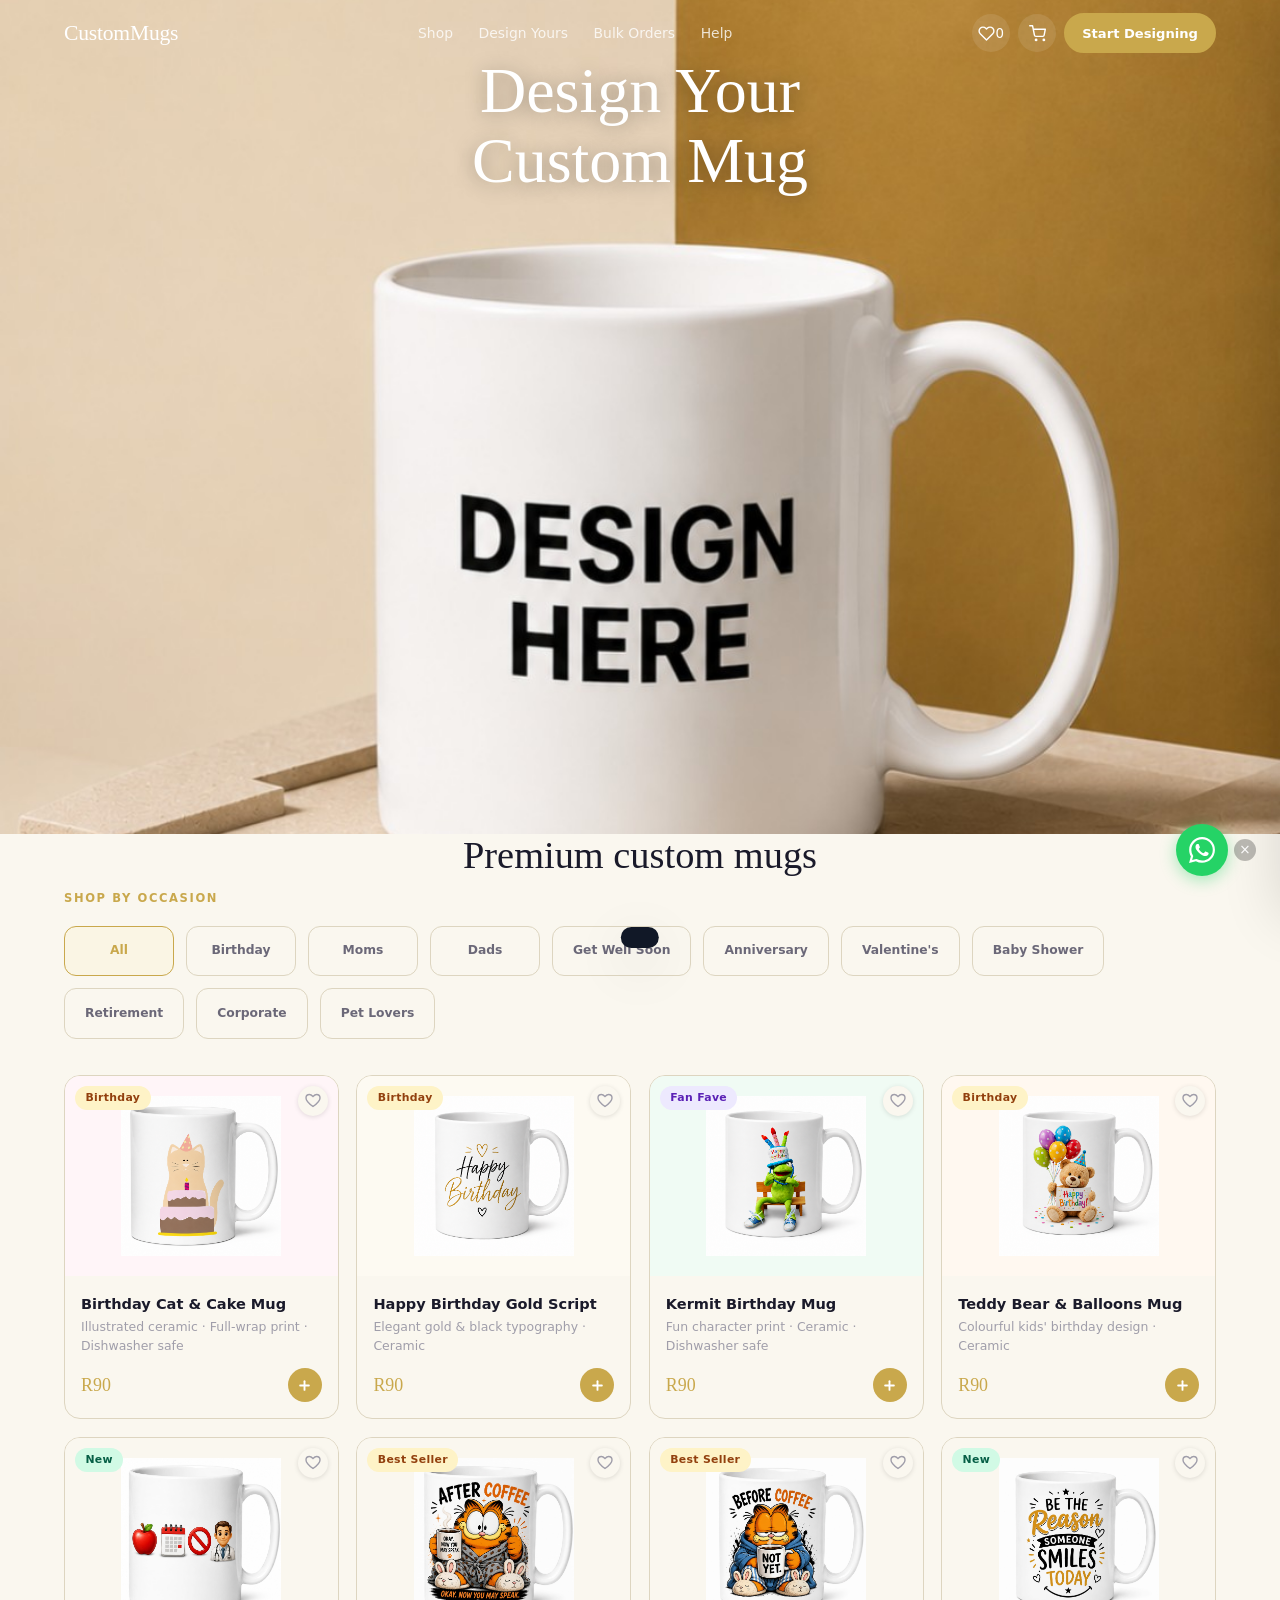
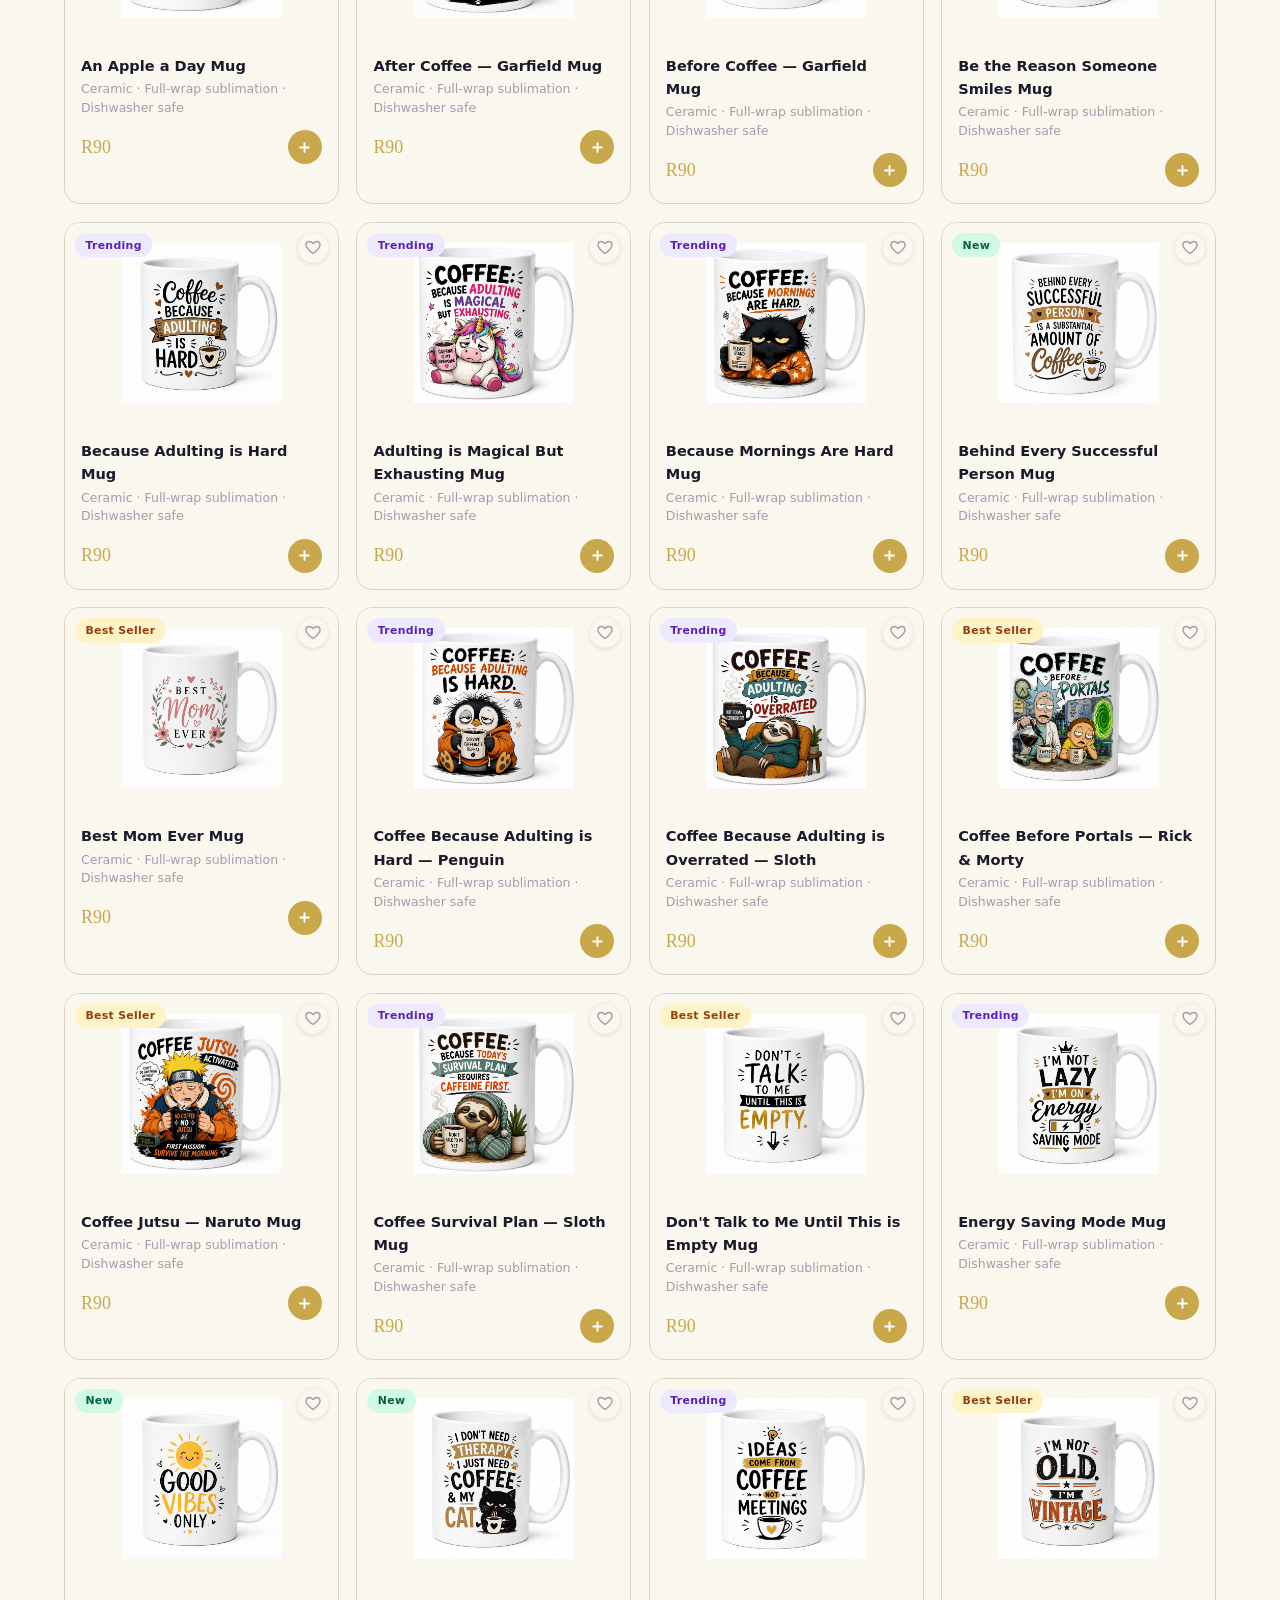
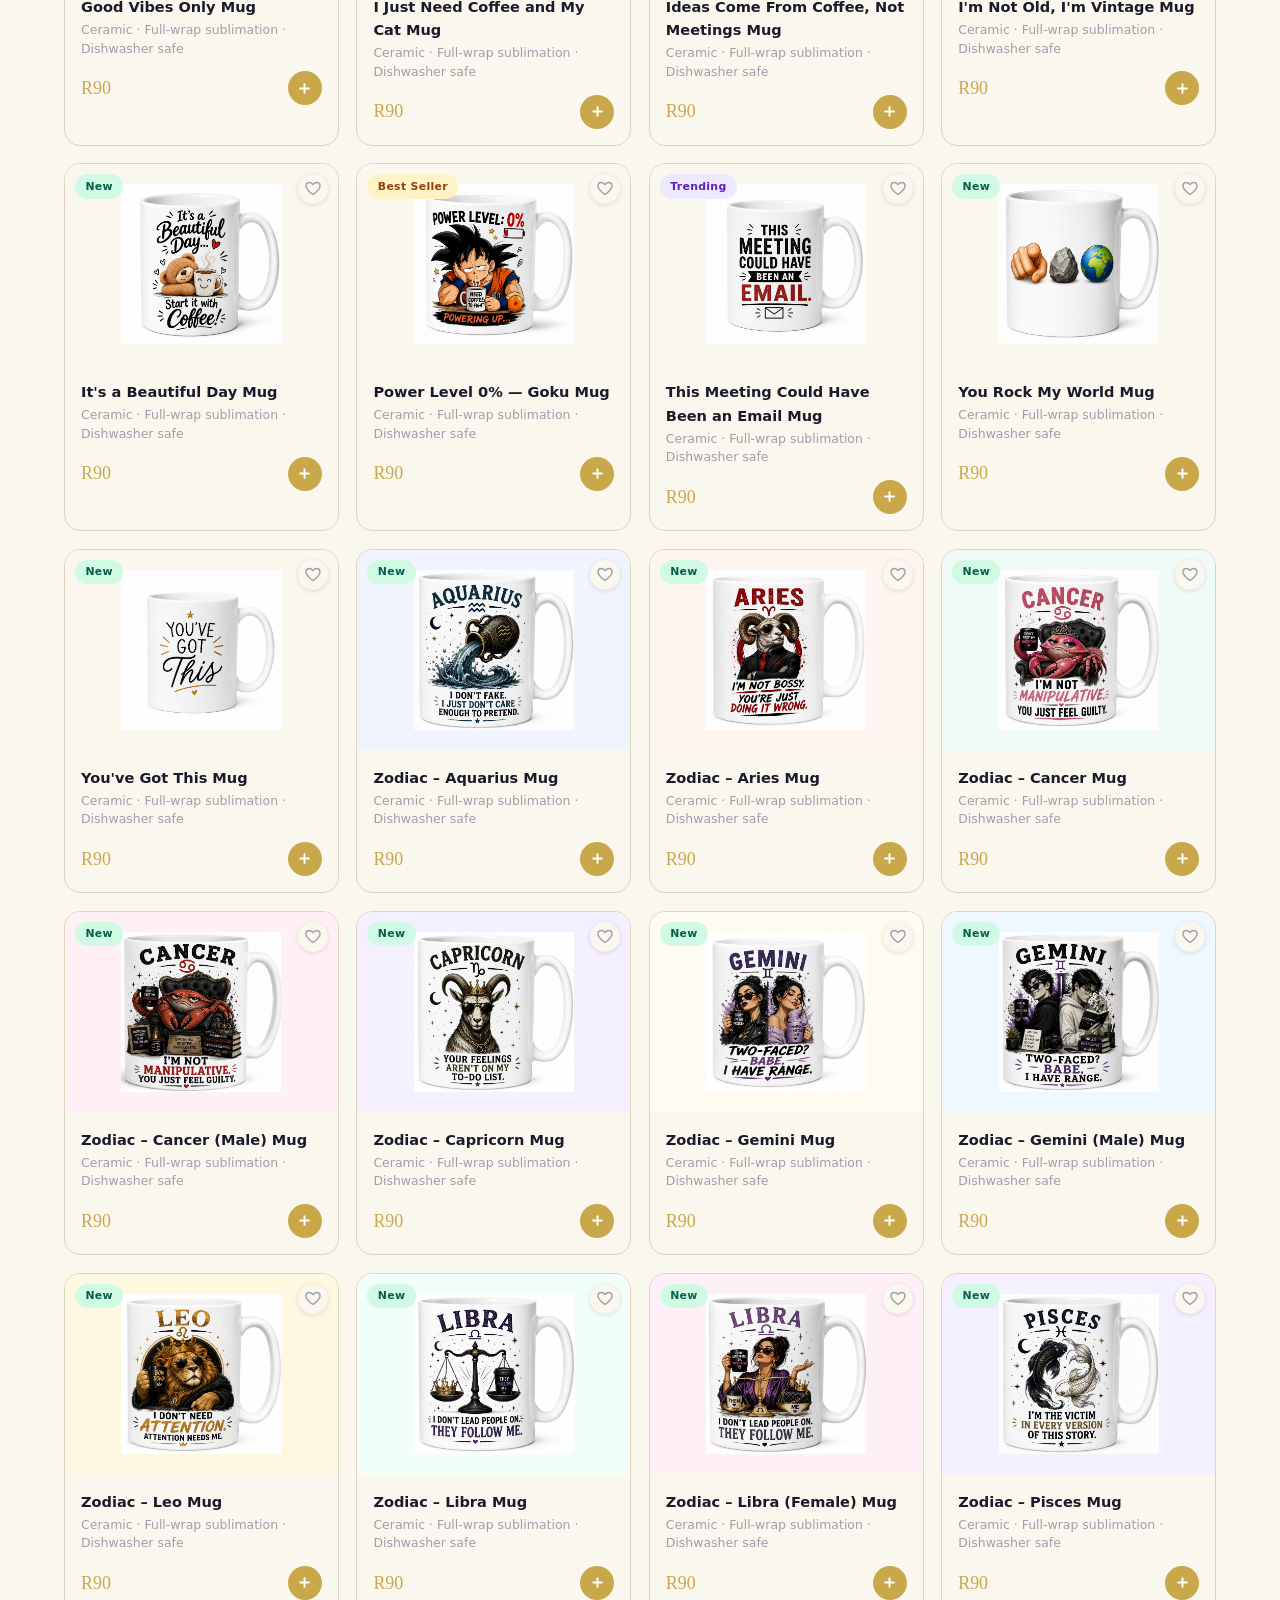
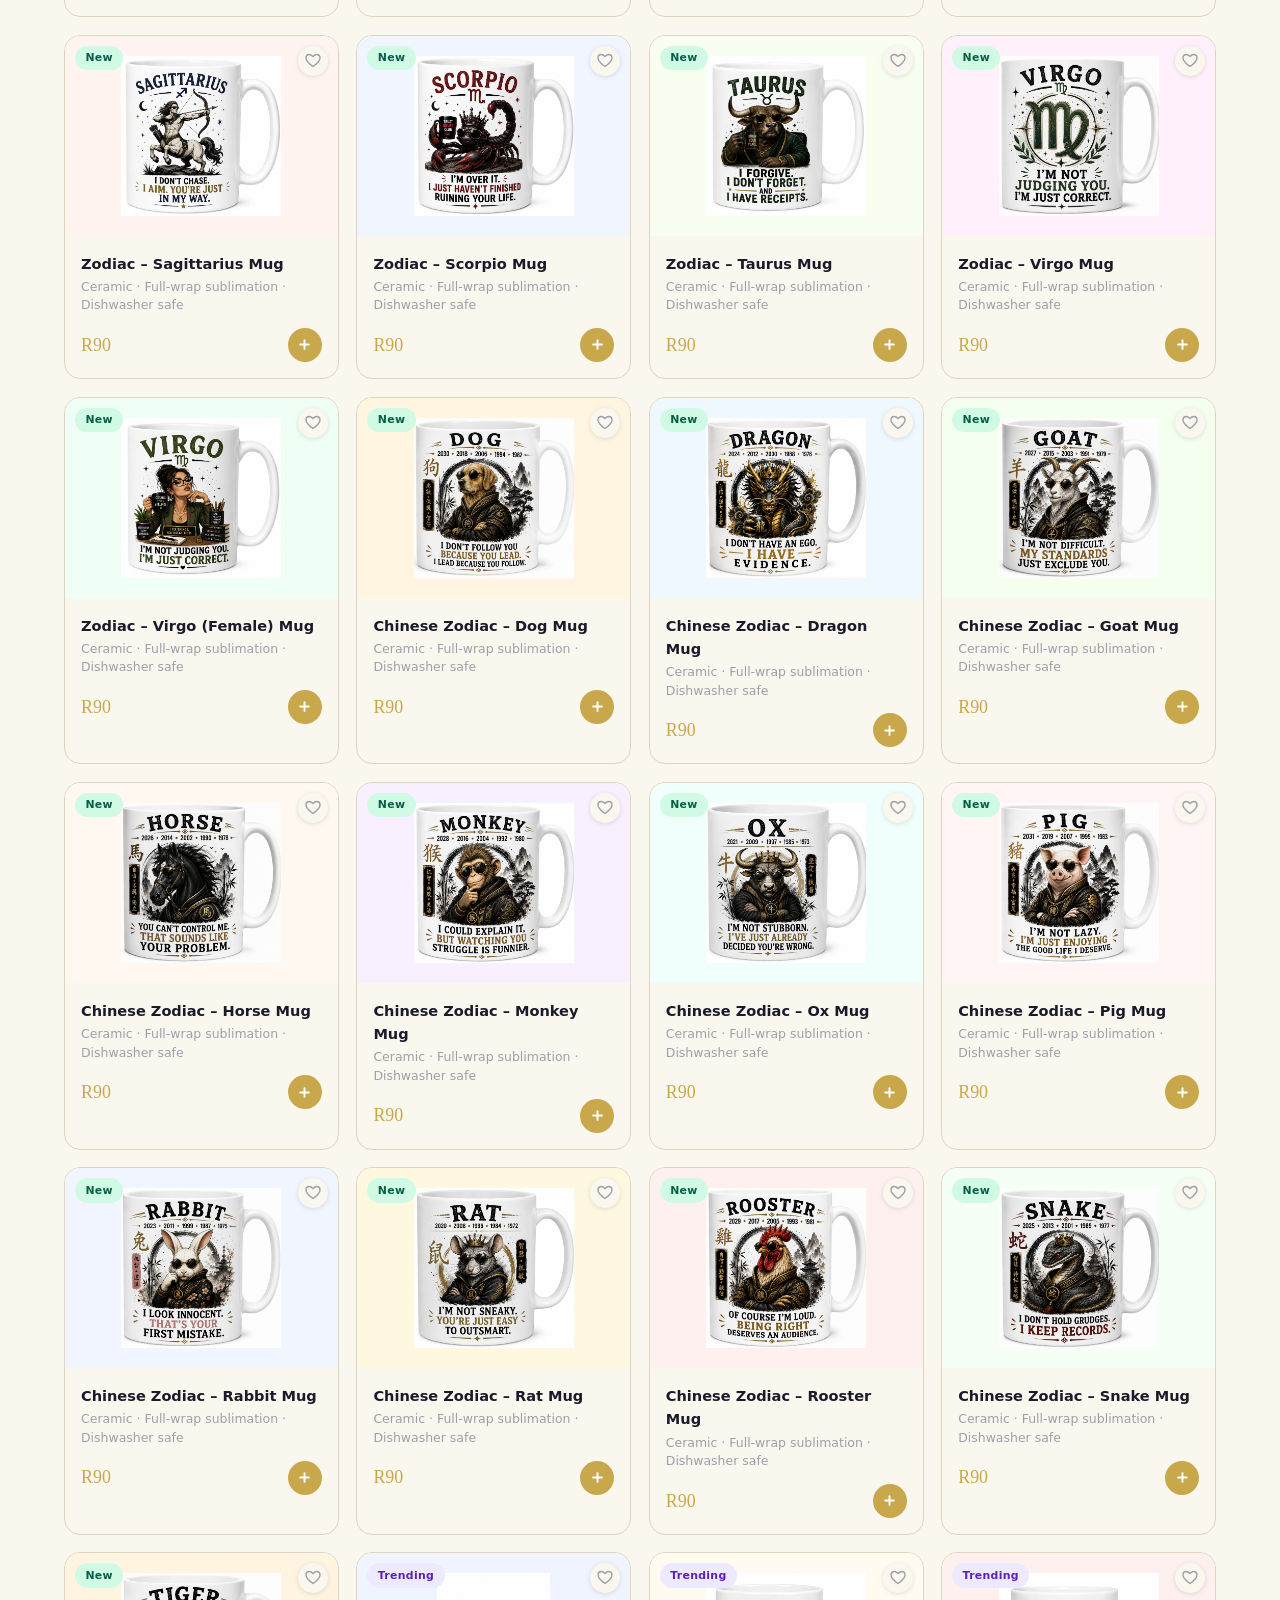
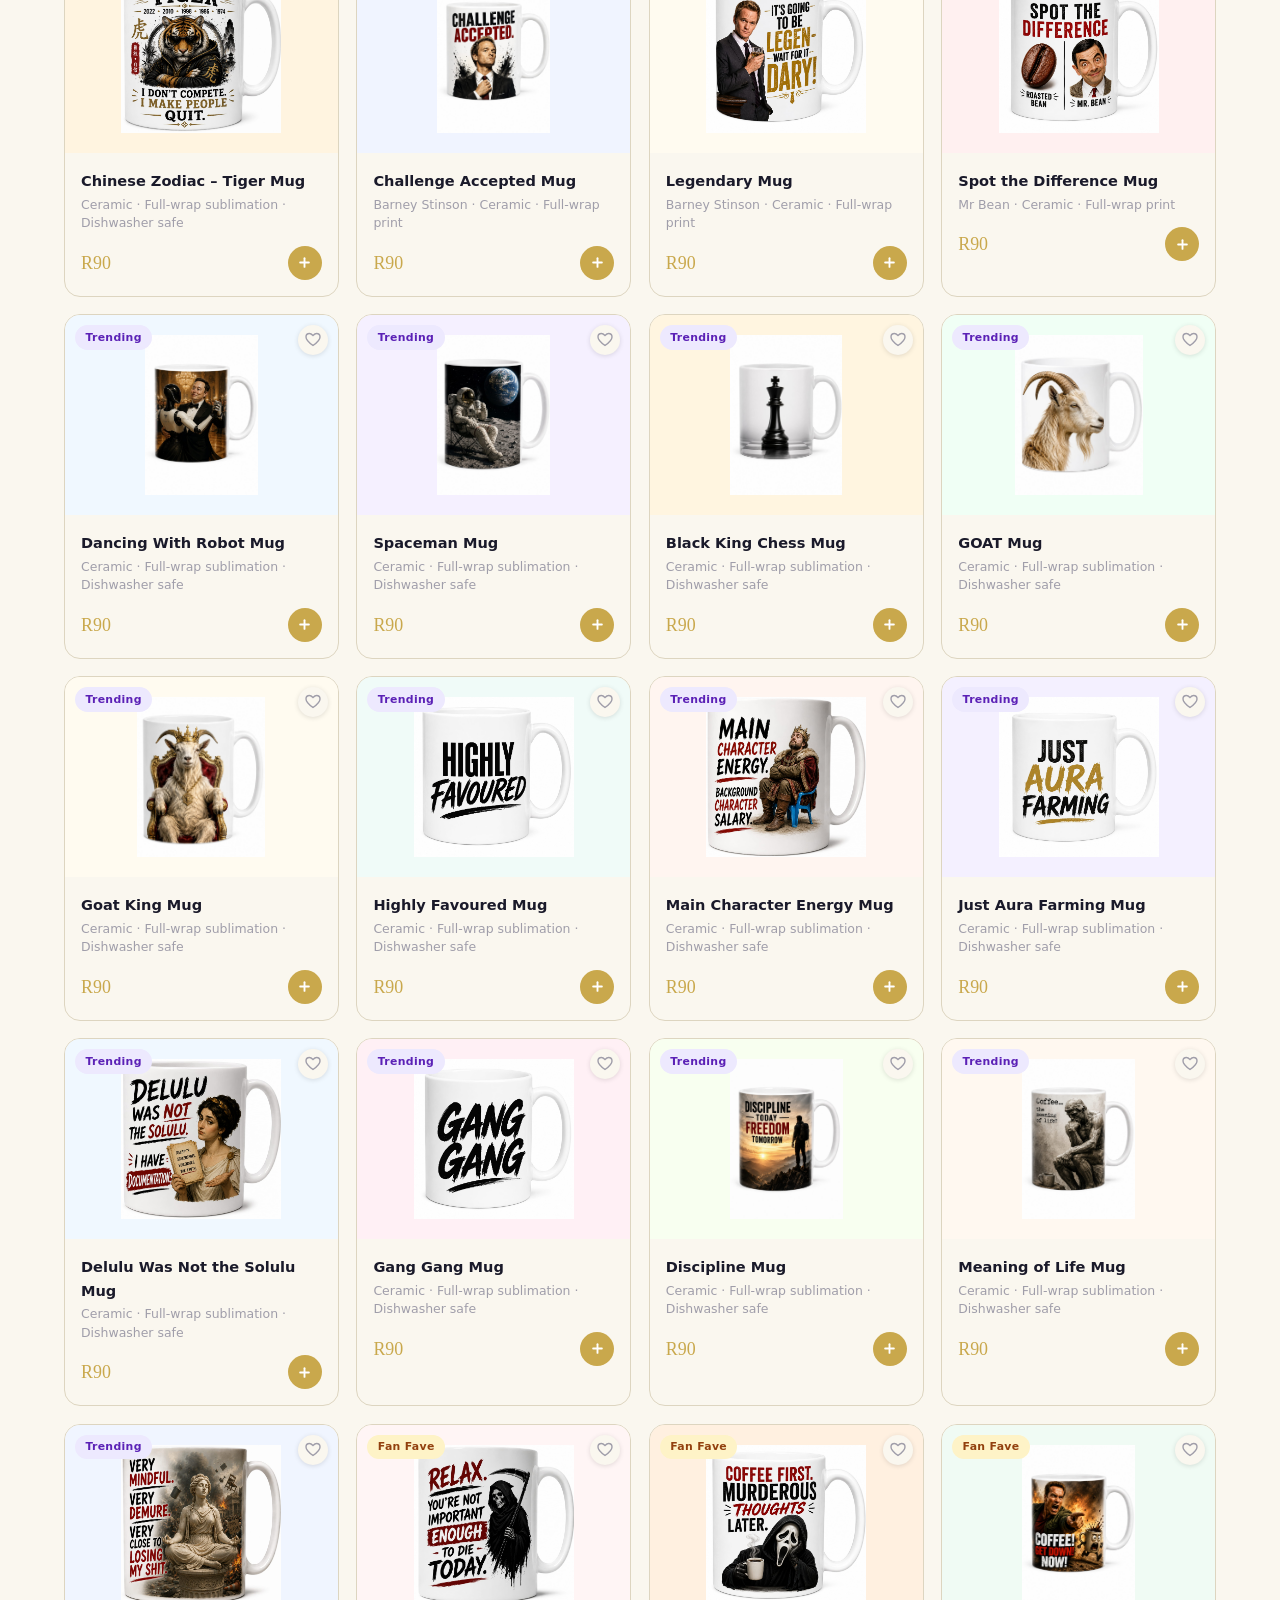
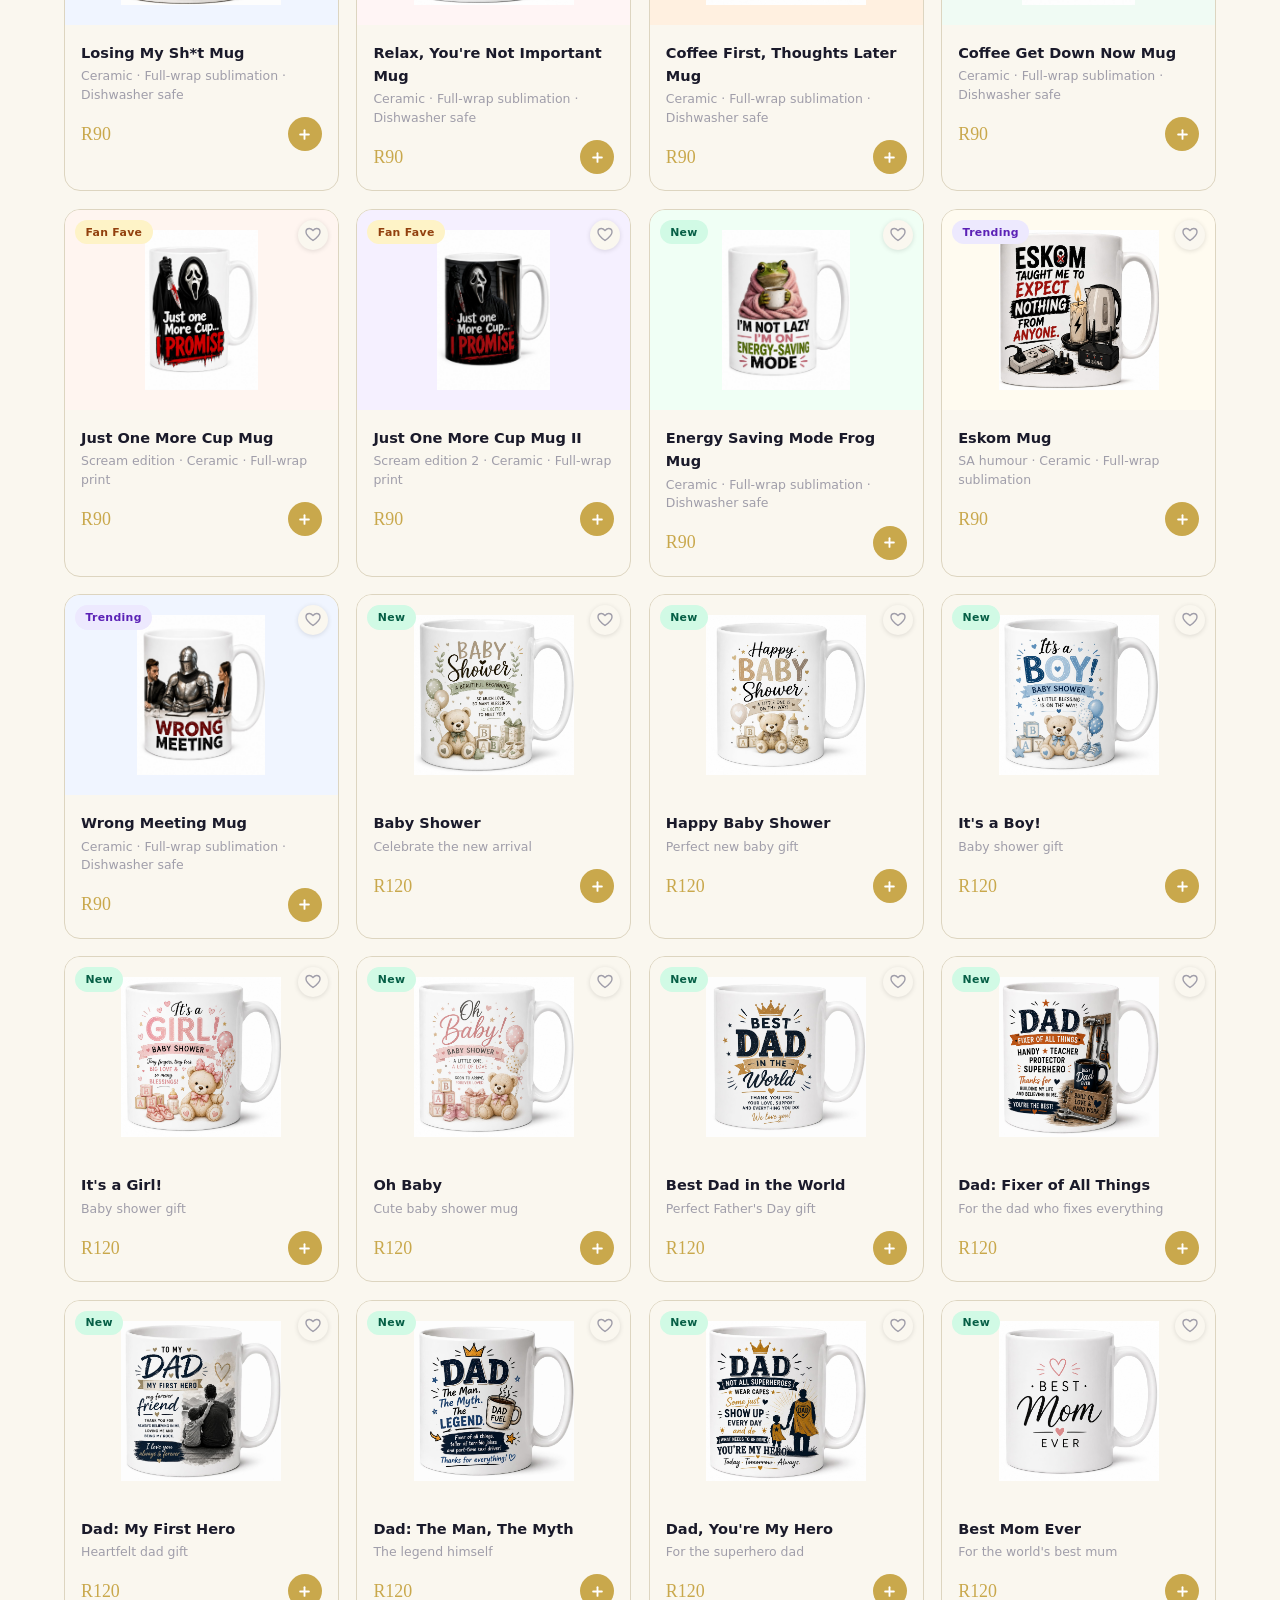
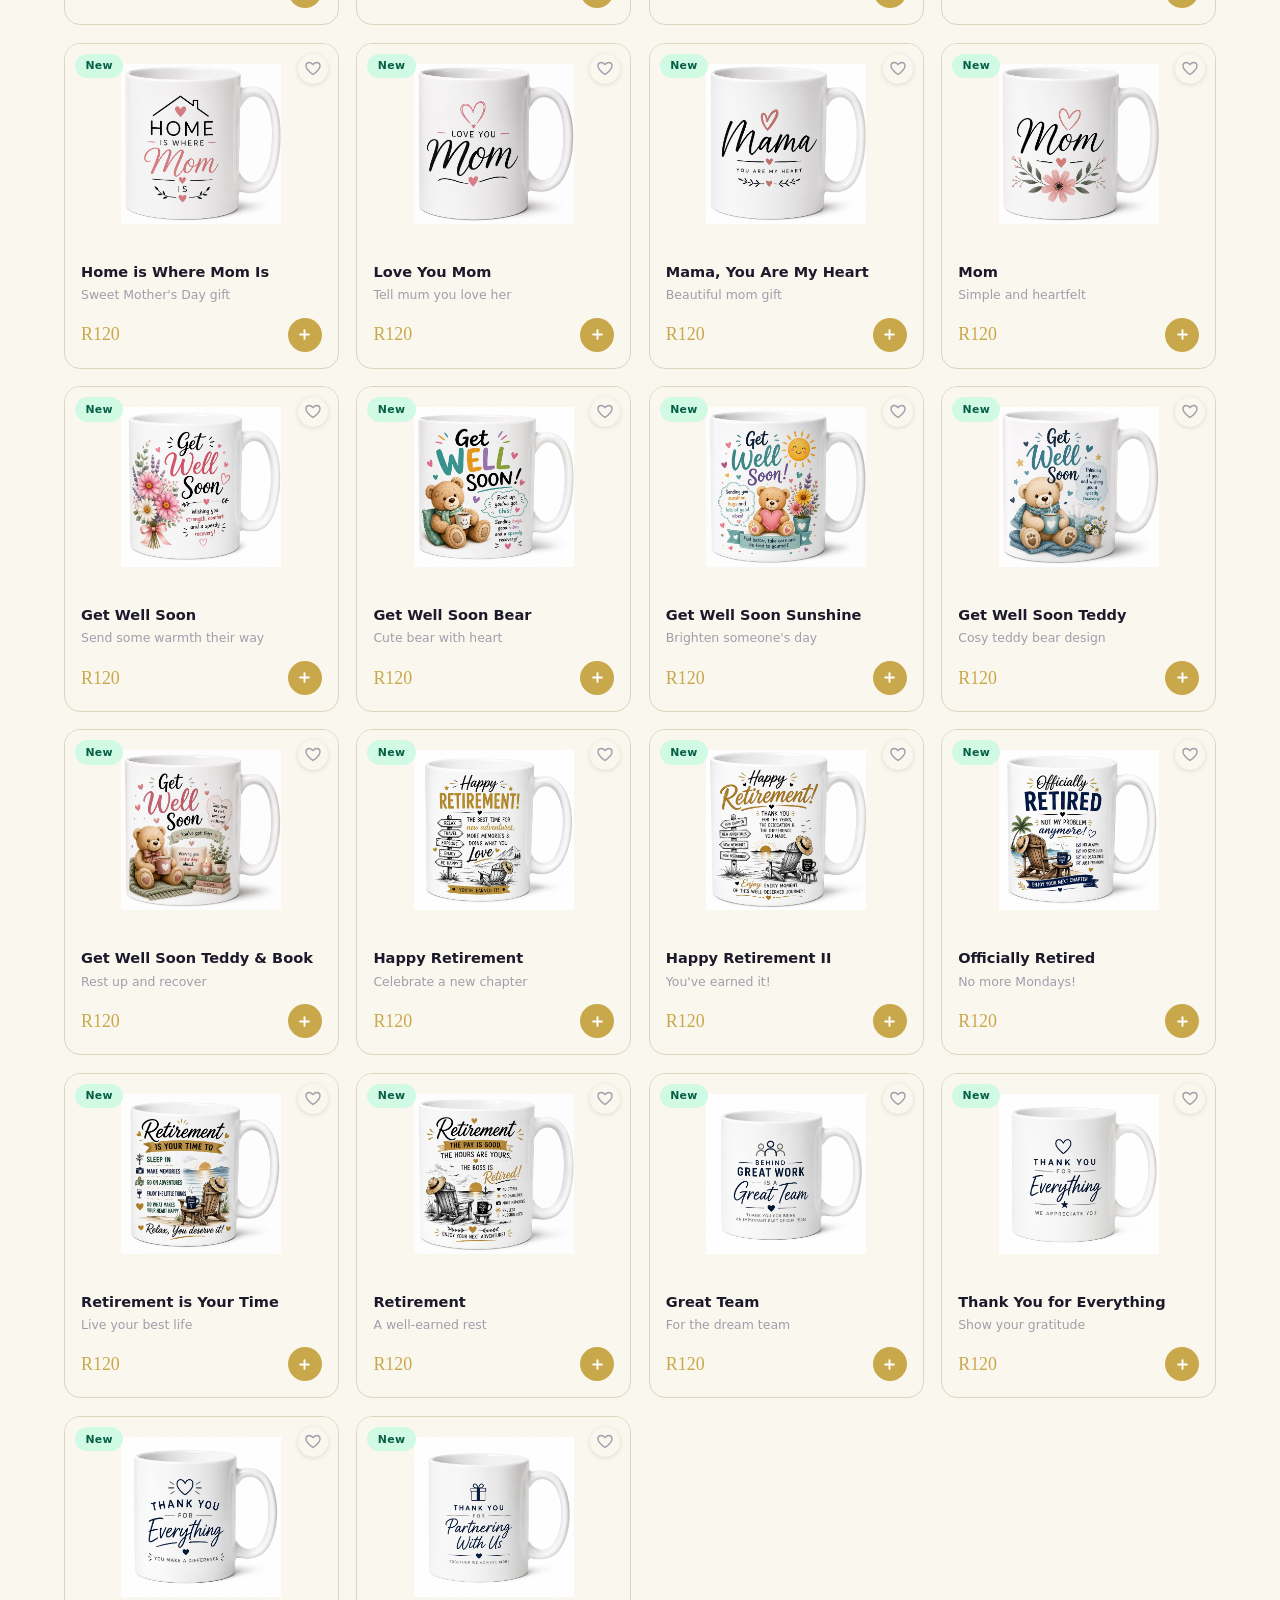
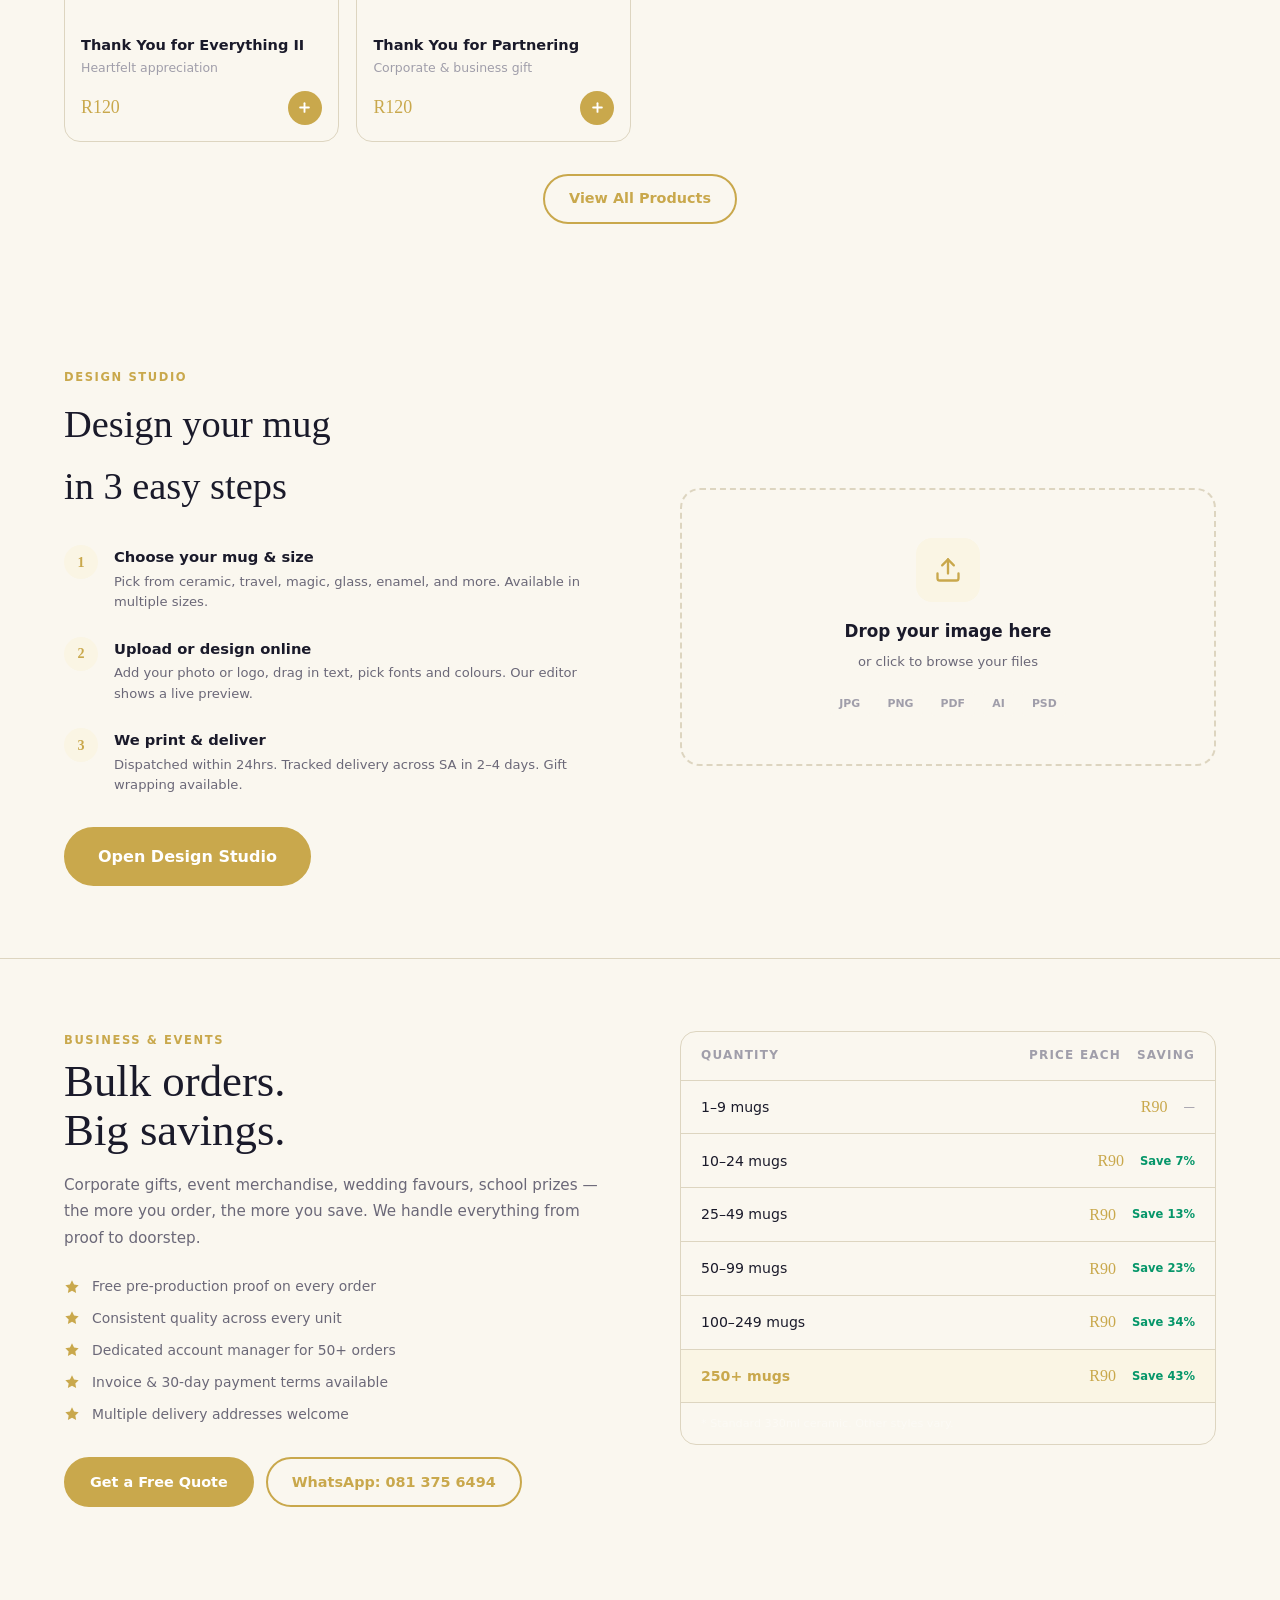
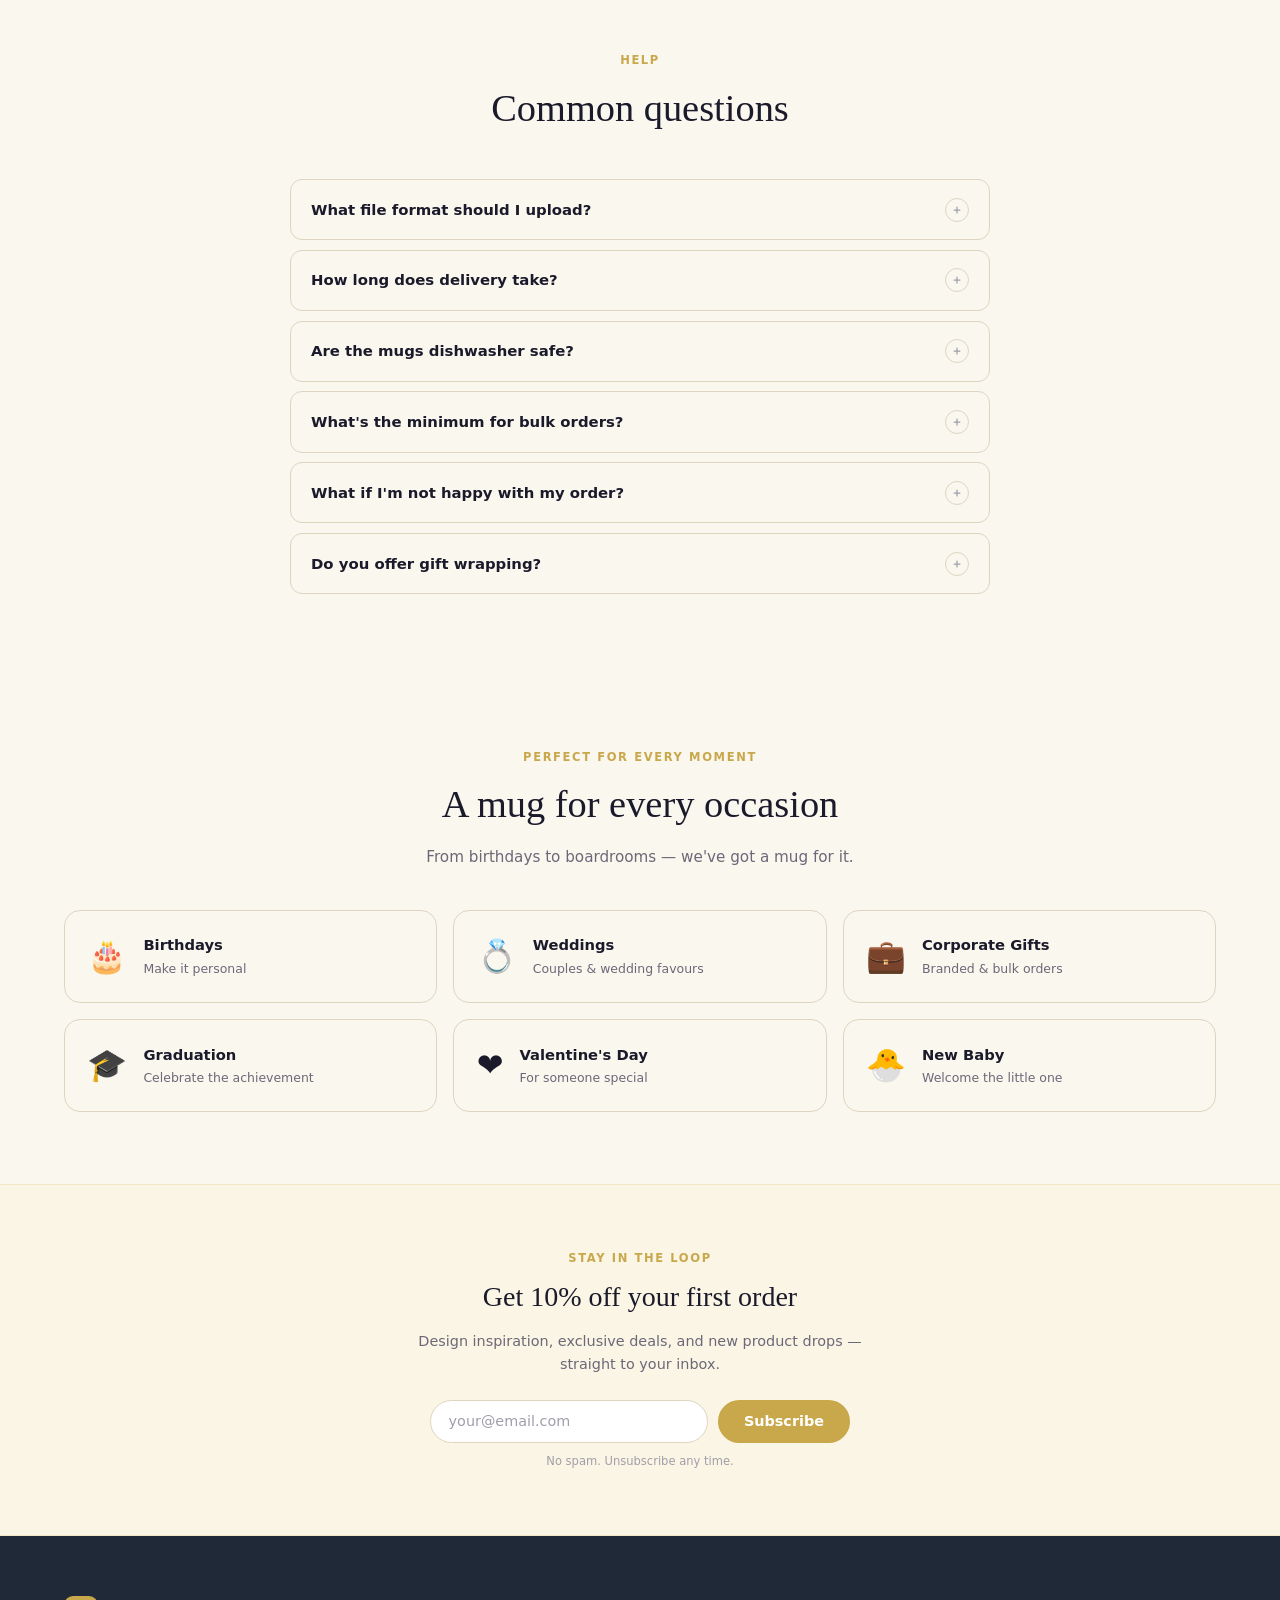
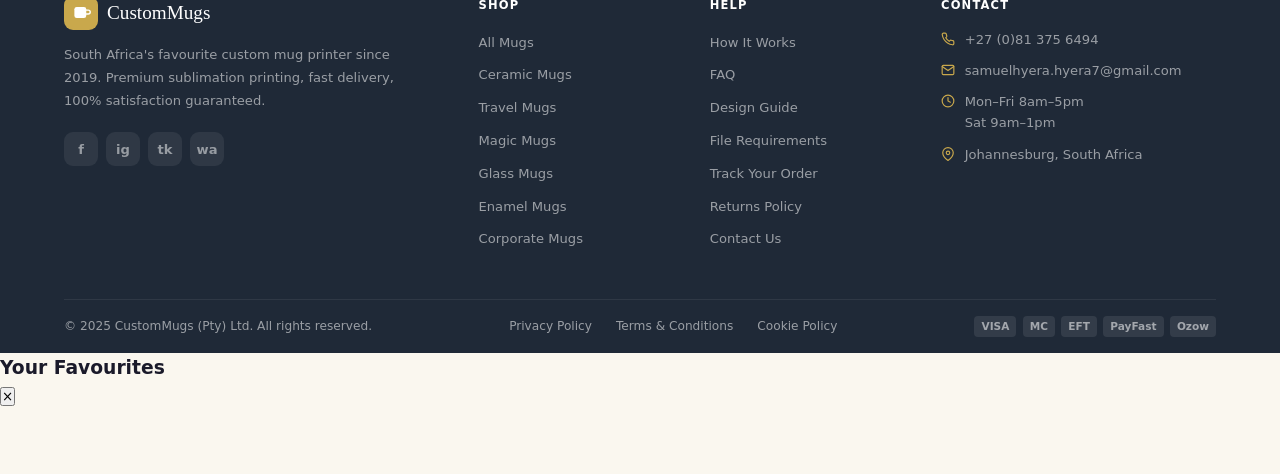
==== index.html @ 2ef03563 "Restore Premium custom mugs heading to hero-strip below photo" ====
<!DOCTYPE html>
<html lang="en">
<head>
<meta charset="UTF-8">
<meta name="viewport" content="width=device-width, initial-scale=1.0">
<meta name="description" content="Design your own custom mug. Upload a photo, add your text, pick your mug. Printed and delivered across South Africa in 2–4 days from R90.">
<title>CustomMugs – Design. Print. Deliver.</title>
<style>
:root {
  --pri:#C9A84C; --pri-dk:#A88930; --pri-lt:#FAF5E4;
  --acc:#F5A623; --acc-lt:#FEF3DC;
  --dark:#111827; --dark2:#1F2937;
  --bg:#FAF7EF; --bg2:#FAF7EF; --surf:#FAF7EF;
  --txt:#1A1A2A; --txt2:#6B6878; --txt3:#A09EAA;
  --bdr:#DDD5C0;
  --sh:0 2px 12px rgba(0,0,0,.06);
  --sh-md:0 6px 28px rgba(0,0,0,.10);
  --sh-lg:0 16px 56px rgba(0,0,0,.14);
  --r:12px; --rp:999px;
}
@media(prefers-color-scheme:dark){:root{
  --bg:#0F1623; --bg2:#161E2E; --surf:#1C2636;
  --txt:#F0EEF8; --txt2:#8A8AA0; --txt3:#555570;
  --bdr:#253045; --pri-lt:#2A1508;
  --sh:0 2px 12px rgba(0,0,0,.3);
  --sh-md:0 6px 28px rgba(0,0,0,.45);
  --sh-lg:0 16px 56px rgba(0,0,0,.6);
}}
:root[data-theme=dark]{
  --bg:#0F1623; --bg2:#161E2E; --surf:#1C2636;
  --txt:#F0EEF8; --txt2:#8A8AA0; --txt3:#555570;
  --bdr:#253045; --pri-lt:#2A1508;
}
:root[data-theme=light]{
  --bg:#FAF7EF; --bg2:#FAF7EF; --surf:#FAF7EF;
  --txt:#1A1A2A; --txt2:#6B6878; --txt3:#A09EAA;
  --bdr:#DDD5C0;
}

*,*::before,*::after{box-sizing:border-box;margin:0;padding:0}
*:focus{outline:none}
*:focus-visible{outline:2px solid var(--pri);outline-offset:2px}
*{-webkit-tap-highlight-color:transparent}
html{scroll-behavior:smooth;font-size:16px}
body{font-family:-apple-system,BlinkMacSystemFont,"Segoe UI",system-ui,sans-serif;background:var(--bg);color:var(--txt);line-height:1.6;overflow-x:hidden}
img{max-width:100%;display:block}
a{color:inherit;text-decoration:none}
ul{list-style:none}
button{font-family:inherit;cursor:pointer}

.wrap{max-width:1200px;margin:0 auto;padding:0 1.5rem}
.serif{font-family:Georgia,"Times New Roman",serif;font-weight:normal}
.eyebrow{font-size:.72rem;font-weight:700;letter-spacing:.14em;text-transform:uppercase;color:var(--pri)}

/* ── BUTTONS ── */
.btn{display:inline-flex;align-items:center;gap:8px;padding:.72rem 1.5rem;border-radius:var(--rp);font-size:.9rem;font-weight:600;border:2px solid transparent;transition:transform .15s,box-shadow .15s,background .15s,color .15s;white-space:nowrap}
.btn:hover{transform:translateY(-2px)}
.btn-pri{background:var(--pri);color:#fff;border-color:var(--pri)}
.btn-pri:hover{background:var(--pri-dk);border-color:var(--pri-dk);box-shadow:0 6px 20px rgba(201,168,76,.4)}
.btn-out{background:transparent;color:var(--pri);border-color:var(--pri)}
.btn-out:hover{background:var(--pri-lt)}
.btn-dark{background:var(--dark);color:#fff;border-color:var(--dark)}
.btn-dark:hover{background:var(--dark2);box-shadow:0 6px 20px rgba(0,0,0,.3)}
.btn-wht{background:#fff;color:var(--pri);border-color:#fff}
.btn-wht:hover{background:var(--pri-lt)}
.btn-sm{padding:.48rem 1rem;font-size:.82rem}
.btn-lg{padding:.9rem 2rem;font-size:1rem}
.btn svg{width:17px;height:17px;flex-shrink:0}

/* ── ANNOUNCE BAR ── */
.announce{background:var(--pri);color:rgba(255,255,255,.92);text-align:center;padding:.55rem 1rem;font-size:.82rem;font-weight:500;position:relative}
.announce strong{color:#fff;font-weight:800}
.announce-close{position:absolute;right:1rem;top:50%;transform:translateY(-50%);background:none;border:none;color:rgba(255,255,255,.5);font-size:1.1rem;line-height:1;transition:color .15s;padding:0}
.announce-close:hover{color:#fff}

/* ── HEADER ── */
.header{position:fixed;top:0;left:0;right:0;z-index:100;background:transparent;border-bottom:1px solid transparent;transition:background .3s,border-color .3s,box-shadow .3s}
.header.scrolled{background:color-mix(in srgb,var(--bg) 96%,transparent);backdrop-filter:blur(16px);border-bottom-color:var(--bdr);box-shadow:var(--sh)}
.nav{display:flex;align-items:center;gap:1.25rem;height:66px;justify-content:space-between}
/* hero state: white text */
.logo{font-family:Georgia,serif;font-size:1.35rem;color:#fff;flex-shrink:0;letter-spacing:-.01em;transition:color .3s}
.logo-mk{width:34px;height:34px;border-radius:9px;background:var(--pri);display:flex;align-items:center;justify-content:center}
.logo-mk svg{width:19px;height:19px}
.logo em{color:#fff;font-style:normal;transition:color .3s}
.nav-links{display:flex;gap:.1rem;margin:0 auto;flex-wrap:nowrap}
.nav-links a{padding:.44rem .75rem;border-radius:8px;font-size:.87rem;font-weight:500;color:rgba(255,255,255,.8);transition:color .15s,background .15s;white-space:nowrap}
.nav-links a:hover{color:#fff;background:rgba(255,255,255,.1)}
.nav-end{display:flex;align-items:center;gap:.5rem}
.icon-btn{width:38px;height:38px;border-radius:50%;border:none;background:rgba(255,255,255,.1);display:flex;align-items:center;justify-content:center;color:#fff;transition:background .3s,color .3s;position:relative}
.icon-btn:hover{background:rgba(255,255,255,.2);color:#fff}
.icon-btn svg{width:17px;height:17px}
.cart-badge{position:absolute;top:-3px;right:-3px;width:17px;height:17px;border-radius:50%;background:var(--pri);color:#fff;font-size:.62rem;font-weight:700;display:none;align-items:center;justify-content:center}
.cart-badge.on{display:flex}
.hamburger{display:none;flex-direction:column;gap:5px;background:none;border:none;padding:4px}
.hamburger span{display:block;width:22px;height:2px;background:#fff;border-radius:2px;transition:all .3s,background .3s}
/* scrolled state: restore brand colors */
.header.scrolled .logo{color:var(--txt)}
.header.scrolled .logo em{color:var(--pri)}
.header.scrolled .nav-links a{color:var(--txt2)}
.header.scrolled .nav-links a:hover{color:var(--pri);background:var(--pri-lt)}
.header.scrolled .icon-btn{background:var(--bg2);color:var(--txt2)}
.header.scrolled .icon-btn:hover{background:var(--pri-lt);color:var(--pri)}
.header.scrolled .hamburger span{background:var(--txt)}

/* ── MOBILE NAV ── */
.mob-nav{display:none;position:fixed;inset:0;background:var(--surf);z-index:200;padding:5rem 2rem 2rem;flex-direction:column;gap:.4rem}
.mob-nav.on{display:flex}
.mob-nav a{padding:.9rem 1rem;border-radius:10px;font-weight:500;font-size:1.05rem;transition:background .15s,color .15s}
.mob-nav a:hover{background:var(--bg2);color:var(--pri)}
.mob-close{position:absolute;top:1.2rem;right:1.5rem;background:var(--bg2);border:none;width:38px;height:38px;border-radius:50%;font-size:1.2rem;display:flex;align-items:center;justify-content:center;color:var(--txt)}

/* ── HERO ── */
@import url('https://fonts.googleapis.com/css2?family=Cormorant+Garamond:ital,wght@0,300;0,400;1,300&display=swap');
.hero{position:relative;height:100svh;min-height:520px;display:flex;flex-direction:column;overflow:hidden;border-bottom:none;margin-top:-66px}
.hero-stage{position:relative;z-index:5;flex:1;display:flex;align-items:stretch;justify-content:center;overflow:hidden}
.hero-photo{width:100%;height:100%;object-fit:cover;object-position:center center;display:block}
/* hero text overlay */
.hero-text{position:absolute;top:0;left:0;right:0;padding:calc(66px + 3.5rem) 2rem 0;z-index:6;text-align:center}
.hero-h{font-family:'Cormorant Garamond',Georgia,serif;font-size:clamp(2.4rem,6vw,4rem);font-weight:300;line-height:1.1;color:#fff;text-shadow:0 2px 20px rgba(0,0,0,.35);margin-bottom:.75rem}

/* strip below photo */
.hero-strip{display:flex;flex-direction:column;align-items:center;gap:.65rem;padding:0 1.5rem .5rem;background:var(--bg)}
.hero-strip-h{font-family:'Cormorant Garamond',Georgia,serif;font-size:clamp(1.6rem,4vw,2.4rem);font-weight:300;color:var(--txt);text-align:center;line-height:1.1}
.hero-strip-btns{display:flex;gap:.75rem;justify-content:center}
/* mobile: pills on photo */
.hero-ctas{display:none;position:absolute;bottom:1.25rem;left:50%;transform:translateX(-50%);gap:.65rem;z-index:10}
.hero-cta{display:inline-flex;align-items:center;padding:.75rem 1.75rem;border-radius:999px;font-size:.9rem;font-weight:600;letter-spacing:.02em;text-decoration:none;transition:transform .15s,box-shadow .15s,background .15s;white-space:nowrap}
.hero-cta:hover{transform:translateY(-2px)}
.hero-cta-pri{background:var(--pri);color:#fff;box-shadow:0 4px 20px rgba(201,168,76,.45)}
.hero-cta-pri:hover{background:var(--pri-dk);box-shadow:0 8px 28px rgba(201,168,76,.55)}
.hero-cta-sec{background:var(--bg2);color:var(--txt);border:1.5px solid var(--bdr)}
.hero-cta-sec:hover{background:var(--pri-lt);border-color:var(--pri);color:var(--pri)}
@media(max-width:640px){
  .hero-strip-btns{display:none}
  .hero-ctas{display:flex}
  .hero-cta-sec{background:rgba(255,255,255,.18);color:#fff;border-color:rgba(255,255,255,.55)}
  .hero-strip-h{font-size:1.5rem}
}

/* ── OCCASIONS ── */
.occasions{background:var(--bg);padding:40px 0}
.occ-label{text-align:center;margin-bottom:1.5rem}
.occ-grid{display:flex;flex-wrap:wrap;gap:.75rem;padding-bottom:.5rem}
.occ-card{background:var(--surf);border:1.5px solid var(--bdr);border-radius:var(--r);padding:.9rem 1.25rem;text-align:center;cursor:pointer;transition:all .2s;min-width:110px}
@media(max-width:640px){
  .occ-grid{flex-wrap:nowrap;overflow-x:auto;scrollbar-width:none;-webkit-overflow-scrolling:touch}
  .occ-grid::-webkit-scrollbar{display:none}
  .occ-card{flex-shrink:0}
}
.occ-card:hover,.occ-card.on{border-color:var(--pri);background:var(--pri-lt)}
.occ-card:hover .occ-icon,.occ-card.on .occ-icon{transform:scale(1.15)}
.occ-icon{font-size:1.8rem;margin-bottom:.35rem;display:block;transition:transform .2s}
.occ-name{font-size:.77rem;font-weight:700;color:var(--txt2)}
.occ-card.on .occ-name{color:var(--pri)}

/* ── PRODUCTS ── */
.products{background:var(--bg2);padding:0 0 72px}
.sec-hdr{text-align:center;margin-bottom:2.5rem}
.sec-h{font-family:Georgia,serif;font-size:clamp(1.7rem,3vw,2.4rem);color:var(--txt);margin:.5rem 0 .6rem;text-wrap:balance}
.sec-sub{font-size:.95rem;color:var(--txt2);max-width:500px;margin:0 auto}
.product-tabs{display:flex;justify-content:center;gap:.4rem;flex-wrap:wrap;margin-bottom:2rem}
.ptab{padding:.42rem 1.1rem;border-radius:var(--rp);border:1.5px solid var(--bdr);background:var(--surf);font-size:.82rem;font-weight:600;color:var(--txt2);transition:all .15s}
.ptab:hover,.ptab.on{background:var(--pri);color:#fff;border-color:var(--pri)}
.pgrid{display:grid;grid-template-columns:repeat(auto-fill,minmax(236px,1fr));gap:1.1rem}

/* product card */
.pc{background:var(--surf);border-radius:16px;border:1px solid var(--bdr);overflow:hidden;transition:transform .2s,box-shadow .2s;cursor:pointer;position:relative}
.pc:hover{transform:translateY(-5px);box-shadow:var(--sh-md)}
.pc-img{height:200px;display:flex;align-items:center;justify-content:center;position:relative;overflow:hidden}
.pc-badge{position:absolute;top:10px;left:10px;padding:.22rem .65rem;border-radius:var(--rp);font-size:.68rem;font-weight:700;letter-spacing:.03em}
.b-hot{background:#fef3c7;color:#92400e}
.b-new{background:#d1fae5;color:#065f46}
.b-sale{background:#fee2e2;color:#991b1b}
.b-trend{background:#ede9fe;color:#5b21b6}
.pc-wl{position:absolute;top:10px;right:10px;width:30px;height:30px;border-radius:50%;border:none;background:var(--surf);display:flex;align-items:center;justify-content:center;box-shadow:0 1px 5px rgba(0,0,0,.12);color:var(--txt3);font-size:.85rem;transition:color .15s}
.pc-wl:hover,.pc-wl.on{color:#e11d48}
.pc-body{padding:1rem}
.pc-name{font-weight:700;font-size:.91rem;margin-bottom:.18rem;color:var(--txt)}
.pc-desc{font-size:.78rem;color:var(--txt3);margin-bottom:.8rem;line-height:1.5}
.pc-foot{display:flex;align-items:center;justify-content:space-between}
.pc-price{font-family:Georgia,serif;font-size:1.12rem;color:var(--pri);font-weight:normal}
.pc-was{font-size:.75rem;color:var(--txt3);text-decoration:line-through;margin-left:.3rem}
.pc-atc{width:34px;height:34px;border-radius:50%;border:none;background:var(--pri);color:#fff;display:flex;align-items:center;justify-content:center;transition:background .15s,transform .15s}
.pc-atc:hover{background:var(--pri-dk);transform:scale(1.1)}
.pc-atc svg{width:15px;height:15px}
.pc-sizes{display:flex;gap:.3rem;margin-bottom:.7rem}
.sz{padding:.18rem .5rem;border-radius:4px;border:1px solid var(--bdr);font-size:.68rem;font-weight:600;color:var(--txt2);cursor:pointer;transition:all .15s}
.sz:hover,.sz.on{border-color:var(--pri);color:var(--pri)}

/* ── DESIGN UPLOAD ── */
.design-strip{background:var(--bg);padding:72px 0}
.design-inner{display:grid;grid-template-columns:1fr 1fr;gap:5rem;align-items:center}
.design-steps{display:flex;flex-direction:column;gap:1.5rem;margin:1.75rem 0 2rem}
.ds{display:flex;align-items:flex-start;gap:1rem}
.ds-num{width:34px;height:34px;border-radius:50%;background:var(--pri-lt);color:var(--pri);font-weight:800;font-size:.88rem;display:flex;align-items:center;justify-content:center;flex-shrink:0;font-family:Georgia,serif}
.ds-title{font-weight:700;font-size:.92rem;margin-bottom:.2rem}
.ds-body{font-size:.82rem;color:var(--txt2);line-height:1.55}
.upload-box{background:var(--surf);border:2.5px dashed var(--bdr);border-radius:20px;padding:3rem 2rem;text-align:center;transition:border-color .2s,background .2s;cursor:pointer;position:relative;overflow:hidden}
.upload-box:hover{border-color:var(--pri);background:var(--pri-lt)}
.upload-ico{width:64px;height:64px;border-radius:16px;background:var(--pri-lt);display:flex;align-items:center;justify-content:center;margin:0 auto 1rem;color:var(--pri);transition:transform .2s}
.upload-box:hover .upload-ico{transform:scale(1.08)}
.upload-ico svg{width:28px;height:28px}
.upload-title{font-weight:700;font-size:1.05rem;margin-bottom:.4rem}
.upload-sub{font-size:.82rem;color:var(--txt2);margin-bottom:1.25rem}
.upload-types{display:flex;justify-content:center;gap:.5rem;flex-wrap:wrap}
.utype{padding:.2rem .6rem;border-radius:4px;background:var(--bg2);font-size:.68rem;font-weight:600;color:var(--txt3)}
.design-preview{background:var(--bg2);border-radius:16px;margin-top:1.25rem;padding:1rem;display:flex;align-items:center;gap:.75rem;border:1px solid var(--bdr)}
.dp-img{width:44px;height:44px;border-radius:8px;background:var(--pri-lt);display:flex;align-items:center;justify-content:center;flex-shrink:0;font-size:1.3rem}
.dp-name{font-weight:600;font-size:.85rem}
.dp-size{font-size:.75rem;color:var(--txt3)}
.dp-ok{margin-left:auto;color:#059669;font-size:.8rem;font-weight:600;display:flex;align-items:center;gap:4px}
.dp-ok svg{width:14px;height:14px}

/* ── QUALITY BAND ── */
.quality{background:var(--bg2);padding:56px 0}
.qual-grid{display:grid;grid-template-columns:repeat(4,1fr);gap:1px;background:var(--bdr);border:1px solid var(--bdr);border-radius:var(--r);overflow:hidden}
.qual-item{background:var(--surf);padding:2rem 1.5rem;text-align:center;transition:background .2s}
.qual-item:hover{background:var(--pri-lt)}
.qual-ico{font-size:2rem;margin-bottom:.75rem;display:block}
.qual-val{font-family:Georgia,serif;font-size:1.6rem;color:var(--pri);margin-bottom:.25rem}
.qual-lbl{font-size:.8rem;color:var(--txt3);line-height:1.4}

/* ── OCCASIONS PRODUCTS ── */
.featured{background:var(--bg);padding:72px 0}

/* ── BULK ── */
.bulk{background:var(--bg);padding:72px 0;position:relative;overflow:hidden;border-top:1px solid var(--bdr)}
.bulk-inner{display:grid;grid-template-columns:1fr 1fr;gap:5rem;align-items:start;position:relative;z-index:1}
.bulk-h{font-family:Georgia,serif;font-size:clamp(1.8rem,3.5vw,2.8rem);color:var(--txt);margin:.5rem 0 1rem;text-wrap:balance;line-height:1.1}
.bulk-p{color:var(--txt2);font-size:.95rem;line-height:1.75;margin-bottom:1.5rem}
.bulk-perks{display:flex;flex-direction:column;gap:.6rem;margin-bottom:2rem}
.bperk{display:flex;align-items:center;gap:.75rem;font-size:.87rem;color:var(--txt2)}
.bperk svg{width:16px;height:16px;color:var(--pri);flex-shrink:0}
.bulk-btns{display:flex;gap:.75rem;flex-wrap:wrap}
.tier-card{background:var(--surf);border:1px solid var(--bdr);border-radius:16px;overflow:hidden}
.tier-hdr{padding:.9rem 1.25rem;font-size:.75rem;font-weight:700;letter-spacing:.1em;text-transform:uppercase;color:var(--txt3);border-bottom:1px solid var(--bdr);display:grid;grid-template-columns:1fr auto auto;gap:1rem}
.tier-row{display:grid;grid-template-columns:1fr auto auto;gap:1rem;padding:.85rem 1.25rem;align-items:center;border-bottom:1px solid var(--bdr);transition:background .15s;font-size:.88rem}
.tier-row:last-child{border-bottom:none}
.tier-row:hover{background:var(--pri-lt)}
.tier-row.best{background:var(--pri-lt)}
.tier-range{color:var(--txt)}
.tier-price{font-family:Georgia,serif;font-size:1rem;color:var(--pri);text-align:right;font-variant-numeric:tabular-nums}
.tier-save{font-size:.72rem;color:var(--txt3);text-align:right}
.tier-save.good{color:#059669;font-weight:700}
.tier-row.best .tier-range{color:var(--pri);font-weight:700}

/* ── TESTIMONIALS ── */
.reviews{background:var(--bg2);padding:72px 0}
.rev-grid{display:grid;grid-template-columns:repeat(3,1fr);gap:1.1rem}
.rev-card{background:var(--surf);border-radius:16px;border:1px solid var(--bdr);padding:1.6rem;transition:transform .2s}
.rev-card:hover{transform:translateY(-4px)}
.rev-stars{color:var(--acc);font-size:.95rem;letter-spacing:.05em;margin-bottom:.9rem}
.rev-text{font-size:.87rem;color:var(--txt2);line-height:1.75;font-style:italic;margin-bottom:1.2rem}
.rev-author{display:flex;align-items:center;gap:.75rem}
.rev-av{width:38px;height:38px;border-radius:50%;display:flex;align-items:center;justify-content:center;font-weight:700;font-size:.82rem;color:#fff;flex-shrink:0}
.rev-name{font-weight:700;font-size:.87rem}
.rev-loc{font-size:.74rem;color:var(--txt3)}
.rev-verified{display:inline-flex;align-items:center;gap:4px;font-size:.7rem;color:#059669;font-weight:600;margin-top:.2rem}
.rev-verified svg{width:11px;height:11px}

/* ── GALLERY ── */
.gallery{background:var(--bg);padding:72px 0}
.gal-grid{display:grid;grid-template-columns:repeat(4,1fr);grid-template-rows:200px 200px;gap:1rem}
.gi{border-radius:var(--r);overflow:hidden;cursor:pointer;transition:transform .2s,box-shadow .2s;position:relative;display:flex;align-items:center;justify-content:center}
.gi:hover{transform:scale(1.02);box-shadow:var(--sh-lg)}
.gi.big{grid-column:span 2;grid-row:span 2}
.gi-label{position:absolute;bottom:0;left:0;right:0;padding:.55rem .85rem;background:linear-gradient(to top,rgba(0,0,0,.6),transparent);color:#fff;font-size:.78rem;font-weight:600}
.gi-inner{display:flex;flex-direction:column;align-items:center;justify-content:center;width:100%;height:100%;padding:1rem;gap:.4rem}
.gi-em{font-size:2.2rem}
.gi-ttl{font-weight:700;font-size:.82rem;text-align:center}

/* ── FAQ ── */
.faq{background:var(--bg2);padding:72px 0}
.faq-wrap{max-width:700px;margin:0 auto}
.fq{border:1.5px solid var(--bdr);border-radius:var(--r);margin-bottom:.6rem;overflow:hidden;transition:border-color .2s}
.fq.on{border-color:var(--pri)}
.fq-q{width:100%;background:none;border:none;text-align:left;padding:1.1rem 1.25rem;display:flex;justify-content:space-between;align-items:center;gap:1rem;font-size:.93rem;font-weight:600;color:var(--txt);transition:color .15s}
.fq-q:hover{color:var(--pri)}
.fq-icon{width:24px;height:24px;border-radius:50%;border:1.5px solid var(--bdr);display:flex;align-items:center;justify-content:center;flex-shrink:0;transition:all .25s;color:var(--txt3)}
.fq.on .fq-icon{transform:rotate(45deg);background:var(--pri);border-color:var(--pri);color:#fff}
.fq-a{overflow:hidden;max-height:0;transition:max-height .3s ease}
.fq.on .fq-a{max-height:250px}
.fq-ai{padding:0 1.25rem 1.1rem;font-size:.87rem;color:var(--txt2);line-height:1.75}

/* ── NEWSLETTER ── */
.nl{background:var(--pri-lt);padding:64px 0;text-align:center;border-top:1px solid rgba(201,168,76,.2);border-bottom:1px solid rgba(201,168,76,.2)}
.nl-inner{max-width:520px;margin:0 auto}
.nl-h{font-family:Georgia,serif;font-size:1.75rem;color:var(--txt);margin:.5rem 0 .6rem;text-wrap:balance}
.nl-sub{color:var(--txt2);font-size:.9rem;margin-bottom:1.5rem}
.nl-form{display:flex;gap:.6rem;max-width:420px;margin:0 auto}
.nl-inp{flex:1;padding:.75rem 1.1rem;border:1.5px solid var(--bdr);border-radius:var(--rp);background:#fff;color:var(--txt);font-family:inherit;font-size:.9rem;outline:none;transition:border-color .15s}
.nl-inp::placeholder{color:var(--txt3)}
.nl-inp:focus{border-color:var(--pri)}
.nl-note{font-size:.72rem;color:var(--txt3);margin-top:.6rem}

/* ── FOOTER ── */
.footer{background:var(--dark2);color:rgba(255,255,255,.55);padding:60px 0 0}
.ft-grid{display:grid;grid-template-columns:2fr 1fr 1fr 1.5fr;gap:3rem;padding-bottom:3rem;border-bottom:1px solid rgba(255,255,255,.07)}
.ft-logo{display:flex;align-items:center;gap:9px;font-family:Georgia,serif;font-size:1.2rem;color:#fff;margin-bottom:.9rem}
.ft-desc{font-size:.82rem;line-height:1.75;margin-bottom:1.2rem}
.socials{display:flex;gap:.5rem}
.soc{width:34px;height:34px;border-radius:9px;background:rgba(255,255,255,.07);display:flex;align-items:center;justify-content:center;color:rgba(255,255,255,.5);transition:background .15s,color .15s;font-size:.82rem;font-weight:700}
.soc:hover{background:var(--pri);color:#fff}
.ft-hdr{font-size:.72rem;font-weight:700;letter-spacing:.1em;text-transform:uppercase;color:#fff;margin-bottom:.9rem}
.ft-links{display:flex;flex-direction:column;gap:.45rem}
.ft-links a{font-size:.82rem;transition:color .15s}
.ft-links a:hover{color:var(--pri)}
.ft-contact{display:flex;flex-direction:column;gap:.65rem}
.ft-ci{display:flex;align-items:flex-start;gap:.6rem;font-size:.82rem}
.ft-ci svg{width:14px;height:14px;flex-shrink:0;margin-top:3px;color:var(--pri)}
.ft-bot{display:flex;align-items:center;justify-content:space-between;flex-wrap:wrap;gap:1rem;padding:1rem 0}
.ft-copy{font-size:.76rem}
.ft-bot-links{display:flex;gap:1.5rem}
.ft-bot-links a{font-size:.76rem;transition:color .15s}
.ft-bot-links a:hover{color:var(--pri)}
.pays{display:flex;gap:.4rem}
.pay{background:rgba(255,255,255,.09);border-radius:4px;padding:2px 7px;font-size:.66rem;font-weight:700;color:rgba(255,255,255,.55)}

/* ── CART ── */
.cart-ov{display:none;position:fixed;inset:0;background:rgba(0,0,0,.5);z-index:200;backdrop-filter:blur(2px)}
.cart-ov.on{display:block}
.cart{position:fixed;top:0;right:-420px;width:100%;max-width:420px;height:100vh;background:var(--surf);z-index:201;display:flex;flex-direction:column;transition:right .3s cubic-bezier(.4,0,.2,1);box-shadow:var(--sh-lg)}
.cart.on{right:0}
.cart-hd{padding:1.25rem 1.5rem;border-bottom:1px solid var(--bdr);display:flex;align-items:center;justify-content:space-between}
.cart-hd h3{font-size:.97rem;font-weight:700}
.cart-cl{width:30px;height:30px;border-radius:50%;border:none;background:var(--bg2);display:flex;align-items:center;justify-content:center;color:var(--txt);transition:background .15s}
.cart-cl:hover{background:#fee2e2;color:#e11d48}
.cart-bd{flex:1;overflow-y:auto;padding:1.25rem}
.cart-empty{height:100%;display:flex;flex-direction:column;align-items:center;justify-content:center;gap:.65rem;color:var(--txt3);text-align:center}
.cart-empty svg{width:48px;height:48px;opacity:.25}
.cart-empty p{font-weight:600;font-size:.9rem}
.cart-empty small{font-size:.78rem}
.ci{display:flex;gap:.85rem;align-items:center;padding:.7rem;background:var(--bg2);border-radius:10px;margin-bottom:.55rem}
.ci-img{width:48px;height:48px;background:var(--surf);border-radius:8px;display:flex;align-items:center;justify-content:center;flex-shrink:0;font-size:1.25rem}
.ci-info{flex:1}
.ci-name{font-weight:600;font-size:.83rem}
.ci-price{font-size:.78rem;color:var(--pri);font-weight:600}
.ci-rm{background:none;border:none;color:var(--txt3);transition:color .15s;padding:2px;display:flex;align-items:center;justify-content:center}
.ci-rm:hover{color:#e11d48}
.cart-ft{padding:1.25rem 1.5rem;border-top:1px solid var(--bdr)}
.cart-sub{display:flex;justify-content:space-between;font-weight:700;font-size:.92rem;margin-bottom:.9rem}
.cart-note{text-align:center;font-size:.72rem;color:var(--txt3);margin-top:.55rem}

/* ── WHATSAPP FLOAT ── */
.wa-float{position:fixed;bottom:1.5rem;right:1.5rem;z-index:50;display:flex;flex-direction:column;align-items:flex-end;gap:.5rem}
.wa-btn{width:52px;height:52px;border-radius:50%;background:#25D366;border:none;display:flex;align-items:center;justify-content:center;box-shadow:0 4px 16px rgba(37,211,102,.4);transition:transform .2s,box-shadow .2s}
.wa-btn:hover{transform:scale(1.1);box-shadow:0 6px 24px rgba(37,211,102,.5)}
.wa-btn svg{width:26px;height:26px}
.wa-tip{background:var(--dark);color:#fff;border-radius:var(--rp);padding:.45rem .85rem;font-size:.78rem;font-weight:600;white-space:nowrap;pointer-events:none;opacity:0;transform:translateX(8px);transition:opacity .2s,transform .2s}
.wa-float:hover .wa-tip{opacity:1;transform:translateX(0)}
.scrtop{position:fixed;bottom:5.5rem;right:1.5rem;width:42px;height:42px;border-radius:50%;border:none;background:var(--bg2);color:var(--txt2);display:flex;align-items:center;justify-content:center;box-shadow:var(--sh);opacity:0;transform:translateY(10px);transition:all .2s;z-index:49}
.scrtop.on{opacity:1;transform:translateY(0)}
.scrtop:hover{background:var(--pri-lt);color:var(--pri)}

/* ── TOAST ── */
.toast{position:fixed;bottom:2rem;left:50%;transform:translateX(-50%) translateY(80px);background:var(--dark);color:#fff;padding:.65rem 1.2rem;border-radius:var(--rp);font-size:.83rem;font-weight:600;z-index:300;display:flex;align-items:center;gap:8px;box-shadow:var(--sh-lg);transition:transform .25s cubic-bezier(.4,0,.2,1);white-space:nowrap}
.toast.on{transform:translateX(-50%) translateY(0)}
.toast-ico{color:var(--acc)}

/* ── RESPONSIVE ── */
@media(max-width:960px){
  .design-inner,.bulk-inner{grid-template-columns:1fr;gap:2.5rem}
  .qual-grid{grid-template-columns:repeat(2,1fr)}
  .rev-grid{grid-template-columns:1fr 1fr}
  .ft-grid{grid-template-columns:1fr 1fr;gap:2rem}
  .gal-grid{grid-template-columns:repeat(2,1fr);grid-template-rows:auto}
  .gi.big{grid-column:span 1;grid-row:span 1}
  #occasions [style*="grid-template-columns:repeat(3"]{grid-template-columns:1fr 1fr!important}
}
@media(max-width:1060px){
  .nav-end .btn{display:none}
  .nav{gap:.5rem}
  .nav-links a{padding:.44rem .55rem}
}
@media(max-width:640px){
  .nav-links,.nav-end .btn{display:none}
  .hamburger{display:flex}
  .nav{gap:.5rem}
  section,.bulk,.quality,.nl,.gallery,.reviews,.faq,.design-strip,.occasions,.featured{padding:44px 0}
  .products{padding:0 0 44px}
  .hero-pedestal{width:260px}
  .rev-grid,.qual-grid{grid-template-columns:1fr}
  .ft-grid{grid-template-columns:1fr}
  .nl-form{flex-direction:column}
  .nl-inp,.nl-form .btn{border-radius:var(--r);width:100%;justify-content:center}
  .ft-bot{flex-direction:column;text-align:center}
  .gal-grid{grid-template-columns:1fr 1fr}
  .pgrid{grid-template-columns:repeat(2,1fr)}
  .pc-desc{display:none}
  #occasions [style*="grid-template-columns:repeat(3"]{grid-template-columns:1fr!important}
  .wrap{padding:0 16px}
}
@media(prefers-reduced-motion:reduce){
  .mug-main{animation:none}
  *{transition-duration:.01ms!important}
}
</style>
</head>
<body>

<!-- HEADER -->
<header class="header" id="hdr">
  <nav class="nav wrap">
    <a href="#home" class="logo">Custom<em>Mugs</em></a>
    <ul class="nav-links">
      <li><a href="#shop">Shop</a></li>
      <li><a href="#design">Design Yours</a></li>
      <li><a href="#bulk">Bulk Orders</a></li>
      <li><a href="#faq">Help</a></li>
    </ul>
    <div class="nav-end">
      <button class="icon-btn" id="fav-btn" aria-label="Favourites">
        <svg viewBox="0 0 24 24" fill="none" stroke="currentColor" stroke-width="2" stroke-linecap="round" stroke-linejoin="round"><path d="M20.84 4.61a5.5 5.5 0 0 0-7.78 0L12 5.67l-1.06-1.06a5.5 5.5 0 0 0-7.78 7.78l1.06 1.06L12 21.23l7.78-7.78 1.06-1.06a5.5 5.5 0 0 0 0-7.78z"/></svg>
        <span class="fav-badge" id="fbadge">0</span>
      </button>
      <button class="icon-btn" id="cart-btn" aria-label="Cart">
        <svg viewBox="0 0 24 24" fill="none" stroke="currentColor" stroke-width="2" stroke-linecap="round" stroke-linejoin="round"><path d="M1 1h4l2.68 13.39a2 2 0 0 0 2 1.61h9.72a2 2 0 0 0 2-1.61L23 6H6"/><circle cx="10" cy="21" r="1"/><circle cx="21" cy="21" r="1"/></svg>
        <span class="cart-badge" id="cbadge">0</span>
      </button>
      <a href="#design" class="btn btn-pri btn-sm">Start Designing</a>
      <button class="hamburger" id="burger" aria-label="Menu" aria-expanded="false">
        <span></span><span></span><span></span>
      </button>
    </div>
  </nav>
</header>

<!-- MOBILE NAV -->
<nav class="mob-nav" id="mob-nav">
  <button class="mob-close" id="mob-close" aria-label="Close">×</button>
  <a href="#shop">Shop</a>
  <a href="#design">Design Yours</a>
  <a href="#bulk">Bulk Orders</a>
  <a href="#faq">Help</a>
  <a href="#design" class="btn btn-pri" style="text-align:center;justify-content:center;margin-top:.75rem">Start Designing</a>
</nav>

<!-- HERO -->
<section class="hero" id="home">
  <div class="hero-bg"><div class="hero-bg-l"></div><div class="hero-bg-r"></div></div>
  <div class="hero-stage">
    <img class="hero-photo" src="/homepage.png.png" alt="Custom mug with Design Here on a cardboard box">
    <div class="hero-text">
      <h1 class="hero-h">Design Your<br>Custom Mug</h1>
    </div>
    <!-- pills on photo — mobile only -->
    <div class="hero-ctas">
      <a href="#design" class="hero-cta hero-cta-pri">Design Your Mug</a>
      <a href="#shop" class="hero-cta hero-cta-sec">Shop All</a>
    </div>
  </div>
</section>

<!-- "Premium custom mugs" strip -->
<div class="hero-strip">
  <h2 class="hero-strip-h">Premium custom mugs</h2>
</div>

<!-- SHOP -->
<section class="products" id="shop">
  <div class="wrap">
    <div class="occ-label" style="text-align:left;margin-bottom:1rem"><span class="eyebrow">Shop by occasion</span></div>
    <div class="occ-grid" style="margin-bottom:1.75rem">
      <div class="occ-card on" onclick="filterByOcc('all')" data-occ="all"><div class="occ-name">All</div></div>
      <div class="occ-card" onclick="filterByOcc('birthday')" data-occ="birthday"><div class="occ-name">Birthday</div></div>
      <div class="occ-card" onclick="filterByOcc('mom')" data-occ="mom"><div class="occ-name">Moms</div></div>
      <div class="occ-card" onclick="filterByOcc('dad')" data-occ="dad"><div class="occ-name">Dads</div></div>
      <div class="occ-card" onclick="filterByOcc('get-well')" data-occ="get-well"><div class="occ-name">Get Well Soon</div></div>
      <div class="occ-card" onclick="filterByOcc('anniversary')" data-occ="anniversary"><div class="occ-name">Anniversary</div></div>
      <div class="occ-card" onclick="filterByOcc('valentine')" data-occ="valentine"><div class="occ-name">Valentine's</div></div>
      <div class="occ-card" onclick="filterByOcc('baby')" data-occ="baby"><div class="occ-name">Baby Shower</div></div>
      <div class="occ-card" onclick="filterByOcc('retirement')" data-occ="retirement"><div class="occ-name">Retirement</div></div>
      <div class="occ-card" onclick="filterByOcc('corporate')" data-occ="corporate"><div class="occ-name">Corporate</div></div>
      <div class="occ-card" onclick="filterByOcc('pet')" data-occ="pet"><div class="occ-name">Pet Lovers</div></div>
    </div>
    <div class="pgrid">


      <article class="pc" data-cat="ceramic" data-occ="birthday pet">
        <div class="pc-img" style="background:#FFF5F8;display:flex;align-items:center;justify-content:center">
          <span class="pc-badge b-hot">Birthday</span>
          <button class="pc-wl" aria-label="Wishlist"><svg width="16" height="16" viewBox="0 0 16 16" fill="none"><path d="M8 13.5 C3 10 1 7 1 5 C1 2.5 2.5 1.5 4.5 1.5 C6 1.5 7 2.5 8 3.5 C9 2.5 10 1.5 11.5 1.5 C13.5 1.5 15 2.5 15 5 C15 7 13 10 8 13.5Z" stroke="currentColor" stroke-width="1.4" fill="none"/></svg></button>
          <img src="/images/birthday-cat-cake.jpg.png" alt="Birthday Cat with Cake Mug" style="max-height:160px;max-width:160px;object-fit:contain">
        </div>
        <div class="pc-body">
          <div class="pc-name">Birthday Cat &amp; Cake Mug</div>
          <div class="pc-desc">Illustrated ceramic · Full-wrap print · Dishwasher safe</div>
          <div class="pc-foot">
            <span><span class="pc-price" data-p="90">R90</span></span>
            <button class="pc-atc" aria-label="Add to cart"><svg viewBox="0 0 24 24" fill="none" stroke="currentColor" stroke-width="3" stroke-linecap="round"><line x1="12" y1="5" x2="12" y2="19"/><line x1="5" y1="12" x2="19" y2="12"/></svg></button>
          </div>
        </div>
      </article>

      <article class="pc" data-cat="ceramic" data-occ="birthday">
        <div class="pc-img" style="background:#FDFAF2;display:flex;align-items:center;justify-content:center">
          <span class="pc-badge b-hot">Birthday</span>
          <button class="pc-wl" aria-label="Wishlist"><svg width="16" height="16" viewBox="0 0 16 16" fill="none"><path d="M8 13.5 C3 10 1 7 1 5 C1 2.5 2.5 1.5 4.5 1.5 C6 1.5 7 2.5 8 3.5 C9 2.5 10 1.5 11.5 1.5 C13.5 1.5 15 2.5 15 5 C15 7 13 10 8 13.5Z" stroke="currentColor" stroke-width="1.4" fill="none"/></svg></button>
          <img src="/images/birthday-happy-gold.jpg.png" alt="Happy Birthday Gold Script Mug" style="max-height:160px;max-width:160px;object-fit:contain">
        </div>
        <div class="pc-body">
          <div class="pc-name">Happy Birthday Gold Script</div>
          <div class="pc-desc">Elegant gold &amp; black typography · Ceramic</div>
          <div class="pc-foot">
            <span><span class="pc-price" data-p="90">R90</span></span>
            <button class="pc-atc" aria-label="Add to cart"><svg viewBox="0 0 24 24" fill="none" stroke="currentColor" stroke-width="3" stroke-linecap="round"><line x1="12" y1="5" x2="12" y2="19"/><line x1="5" y1="12" x2="19" y2="12"/></svg></button>
          </div>
        </div>
      </article>

      <article class="pc" data-cat="ceramic" data-occ="birthday">
        <div class="pc-img" style="background:#F0FBF4;display:flex;align-items:center;justify-content:center">
          <span class="pc-badge b-trend">Fan Fave</span>
          <button class="pc-wl" aria-label="Wishlist"><svg width="16" height="16" viewBox="0 0 16 16" fill="none"><path d="M8 13.5 C3 10 1 7 1 5 C1 2.5 2.5 1.5 4.5 1.5 C6 1.5 7 2.5 8 3.5 C9 2.5 10 1.5 11.5 1.5 C13.5 1.5 15 2.5 15 5 C15 7 13 10 8 13.5Z" stroke="currentColor" stroke-width="1.4" fill="none"/></svg></button>
          <img src="/images/birthday-kermit.jpg.png" alt="Kermit Birthday Mug" style="max-height:160px;max-width:160px;object-fit:contain">
        </div>
        <div class="pc-body">
          <div class="pc-name">Kermit Birthday Mug</div>
          <div class="pc-desc">Fun character print · Ceramic · Dishwasher safe</div>
          <div class="pc-foot">
            <span><span class="pc-price" data-p="90">R90</span></span>
            <button class="pc-atc" aria-label="Add to cart"><svg viewBox="0 0 24 24" fill="none" stroke="currentColor" stroke-width="3" stroke-linecap="round"><line x1="12" y1="5" x2="12" y2="19"/><line x1="5" y1="12" x2="19" y2="12"/></svg></button>
          </div>
        </div>
      </article>


      <article class="pc" data-cat="ceramic" data-occ="birthday baby">
        <div class="pc-img" style="background:#FFF8F0;display:flex;align-items:center;justify-content:center">
          <span class="pc-badge b-hot">Birthday</span>
          <button class="pc-wl" aria-label="Wishlist"><svg width="16" height="16" viewBox="0 0 16 16" fill="none"><path d="M8 13.5 C3 10 1 7 1 5 C1 2.5 2.5 1.5 4.5 1.5 C6 1.5 7 2.5 8 3.5 C9 2.5 10 1.5 11.5 1.5 C13.5 1.5 15 2.5 15 5 C15 7 13 10 8 13.5Z" stroke="currentColor" stroke-width="1.4" fill="none"/></svg></button>
          <img src="/images/birthday-teddy-balloons.jpg.png" alt="Teddy Bear Birthday Mug" style="max-height:160px;max-width:160px;object-fit:contain">
        </div>
        <div class="pc-body">
          <div class="pc-name">Teddy Bear &amp; Balloons Mug</div>
          <div class="pc-desc">Colourful kids' birthday design · Ceramic</div>
          <div class="pc-foot">
            <span><span class="pc-price" data-p="90">R90</span></span>
            <button class="pc-atc" aria-label="Add to cart"><svg viewBox="0 0 24 24" fill="none" stroke="currentColor" stroke-width="3" stroke-linecap="round"><line x1="12" y1="5" x2="12" y2="19"/><line x1="5" y1="12" x2="19" y2="12"/></svg></button>
          </div>
        </div>
      </article>


      <article class="pc" data-cat="ceramic" data-occ="get-well">
        <div class="pc-img" style="background:#FAF7EF;display:flex;align-items:center;justify-content:center">
          <span class="pc-badge b-new">New</span>
          <button class="pc-wl" aria-label="Wishlist"><svg width="16" height="16" viewBox="0 0 16 16" fill="none"><path d="M8 13.5 C3 10 1 7 1 5 C1 2.5 2.5 1.5 4.5 1.5 C6 1.5 7 2.5 8 3.5 C9 2.5 10 1.5 11.5 1.5 C13.5 1.5 15 2.5 15 5 C15 7 13 10 8 13.5Z" stroke="currentColor" stroke-width="1.4" fill="none"/></svg></button>
          <img src="/images/a-apple-day-emoji.jpg.png.jpeg" alt="An Apple a Day Mug" style="max-height:160px;max-width:100%;object-fit:contain">
        </div>
        <div class="pc-body">
          <div class="pc-name">An Apple a Day Mug</div>
          <div class="pc-desc">Ceramic · Full-wrap sublimation · Dishwasher safe</div>
          <div class="pc-foot">
            <span><span class="pc-price" data-p="90">R90</span></span>
            <button class="pc-atc" aria-label="Add to cart"><svg viewBox="0 0 24 24" fill="none" stroke="currentColor" stroke-width="3" stroke-linecap="round"><line x1="12" y1="5" x2="12" y2="19"/><line x1="5" y1="12" x2="19" y2="12"/></svg></button>
          </div>
        </div>
      </article>

      <article class="pc" data-cat="ceramic" data-occ="birthday corporate">
        <div class="pc-img" style="background:#FAF7EF;display:flex;align-items:center;justify-content:center">
          <span class="pc-badge b-hot">Best Seller</span>
          <button class="pc-wl" aria-label="Wishlist"><svg width="16" height="16" viewBox="0 0 16 16" fill="none"><path d="M8 13.5 C3 10 1 7 1 5 C1 2.5 2.5 1.5 4.5 1.5 C6 1.5 7 2.5 8 3.5 C9 2.5 10 1.5 11.5 1.5 C13.5 1.5 15 2.5 15 5 C15 7 13 10 8 13.5Z" stroke="currentColor" stroke-width="1.4" fill="none"/></svg></button>
          <img src="/images/after-coffee-Garfield.jpg.png.jpeg" alt="After Coffee — Garfield Mug" style="max-height:160px;max-width:100%;object-fit:contain">
        </div>
        <div class="pc-body">
          <div class="pc-name">After Coffee — Garfield Mug</div>
          <div class="pc-desc">Ceramic · Full-wrap sublimation · Dishwasher safe</div>
          <div class="pc-foot">
            <span><span class="pc-price" data-p="90">R90</span></span>
            <button class="pc-atc" aria-label="Add to cart"><svg viewBox="0 0 24 24" fill="none" stroke="currentColor" stroke-width="3" stroke-linecap="round"><line x1="12" y1="5" x2="12" y2="19"/><line x1="5" y1="12" x2="19" y2="12"/></svg></button>
          </div>
        </div>
      </article>

      <article class="pc" data-cat="ceramic" data-occ="birthday corporate">
        <div class="pc-img" style="background:#FAF7EF;display:flex;align-items:center;justify-content:center">
          <span class="pc-badge b-hot">Best Seller</span>
          <button class="pc-wl" aria-label="Wishlist"><svg width="16" height="16" viewBox="0 0 16 16" fill="none"><path d="M8 13.5 C3 10 1 7 1 5 C1 2.5 2.5 1.5 4.5 1.5 C6 1.5 7 2.5 8 3.5 C9 2.5 10 1.5 11.5 1.5 C13.5 1.5 15 2.5 15 5 C15 7 13 10 8 13.5Z" stroke="currentColor" stroke-width="1.4" fill="none"/></svg></button>
          <img src="/images/before-coffee-Garfield.jpg.png.jpeg" alt="Before Coffee — Garfield Mug" style="max-height:160px;max-width:100%;object-fit:contain">
        </div>
        <div class="pc-body">
          <div class="pc-name">Before Coffee — Garfield Mug</div>
          <div class="pc-desc">Ceramic · Full-wrap sublimation · Dishwasher safe</div>
          <div class="pc-foot">
            <span><span class="pc-price" data-p="90">R90</span></span>
            <button class="pc-atc" aria-label="Add to cart"><svg viewBox="0 0 24 24" fill="none" stroke="currentColor" stroke-width="3" stroke-linecap="round"><line x1="12" y1="5" x2="12" y2="19"/><line x1="5" y1="12" x2="19" y2="12"/></svg></button>
          </div>
        </div>
      </article>

      <article class="pc" data-cat="ceramic" data-occ="get-well">
        <div class="pc-img" style="background:#FAF7EF;display:flex;align-items:center;justify-content:center">
          <span class="pc-badge b-new">New</span>
          <button class="pc-wl" aria-label="Wishlist"><svg width="16" height="16" viewBox="0 0 16 16" fill="none"><path d="M8 13.5 C3 10 1 7 1 5 C1 2.5 2.5 1.5 4.5 1.5 C6 1.5 7 2.5 8 3.5 C9 2.5 10 1.5 11.5 1.5 C13.5 1.5 15 2.5 15 5 C15 7 13 10 8 13.5Z" stroke="currentColor" stroke-width="1.4" fill="none"/></svg></button>
          <img src="/images/be-the-reason-someone-smile-today.jpg.png.jpeg" alt="Be the Reason Someone Smiles Mug" style="max-height:160px;max-width:100%;object-fit:contain">
        </div>
        <div class="pc-body">
          <div class="pc-name">Be the Reason Someone Smiles Mug</div>
          <div class="pc-desc">Ceramic · Full-wrap sublimation · Dishwasher safe</div>
          <div class="pc-foot">
            <span><span class="pc-price" data-p="90">R90</span></span>
            <button class="pc-atc" aria-label="Add to cart"><svg viewBox="0 0 24 24" fill="none" stroke="currentColor" stroke-width="3" stroke-linecap="round"><line x1="12" y1="5" x2="12" y2="19"/><line x1="5" y1="12" x2="19" y2="12"/></svg></button>
          </div>
        </div>
      </article>

      <article class="pc" data-cat="ceramic" data-occ="birthday">
        <div class="pc-img" style="background:#FAF7EF;display:flex;align-items:center;justify-content:center">
          <span class="pc-badge b-trend">Trending</span>
          <button class="pc-wl" aria-label="Wishlist"><svg width="16" height="16" viewBox="0 0 16 16" fill="none"><path d="M8 13.5 C3 10 1 7 1 5 C1 2.5 2.5 1.5 4.5 1.5 C6 1.5 7 2.5 8 3.5 C9 2.5 10 1.5 11.5 1.5 C13.5 1.5 15 2.5 15 5 C15 7 13 10 8 13.5Z" stroke="currentColor" stroke-width="1.4" fill="none"/></svg></button>
          <img src="/images/because-adulting-is-hard-funkytext.jpg.png.jpeg" alt="Because Adulting is Hard Mug" style="max-height:160px;max-width:100%;object-fit:contain">
        </div>
        <div class="pc-body">
          <div class="pc-name">Because Adulting is Hard Mug</div>
          <div class="pc-desc">Ceramic · Full-wrap sublimation · Dishwasher safe</div>
          <div class="pc-foot">
            <span><span class="pc-price" data-p="90">R90</span></span>
            <button class="pc-atc" aria-label="Add to cart"><svg viewBox="0 0 24 24" fill="none" stroke="currentColor" stroke-width="3" stroke-linecap="round"><line x1="12" y1="5" x2="12" y2="19"/><line x1="5" y1="12" x2="19" y2="12"/></svg></button>
          </div>
        </div>
      </article>

      <article class="pc" data-cat="ceramic" data-occ="birthday">
        <div class="pc-img" style="background:#FAF7EF;display:flex;align-items:center;justify-content:center">
          <span class="pc-badge b-trend">Trending</span>
          <button class="pc-wl" aria-label="Wishlist"><svg width="16" height="16" viewBox="0 0 16 16" fill="none"><path d="M8 13.5 C3 10 1 7 1 5 C1 2.5 2.5 1.5 4.5 1.5 C6 1.5 7 2.5 8 3.5 C9 2.5 10 1.5 11.5 1.5 C13.5 1.5 15 2.5 15 5 C15 7 13 10 8 13.5Z" stroke="currentColor" stroke-width="1.4" fill="none"/></svg></button>
          <img src="/images/because-adulting-is-magical-but-exhausting-Unicorn.jpg.png.jpeg" alt="Adulting is Magical But Exhausting Mug" style="max-height:160px;max-width:100%;object-fit:contain">
        </div>
        <div class="pc-body">
          <div class="pc-name">Adulting is Magical But Exhausting Mug</div>
          <div class="pc-desc">Ceramic · Full-wrap sublimation · Dishwasher safe</div>
          <div class="pc-foot">
            <span><span class="pc-price" data-p="90">R90</span></span>
            <button class="pc-atc" aria-label="Add to cart"><svg viewBox="0 0 24 24" fill="none" stroke="currentColor" stroke-width="3" stroke-linecap="round"><line x1="12" y1="5" x2="12" y2="19"/><line x1="5" y1="12" x2="19" y2="12"/></svg></button>
          </div>
        </div>
      </article>

      <article class="pc" data-cat="ceramic" data-occ="birthday corporate">
        <div class="pc-img" style="background:#FAF7EF;display:flex;align-items:center;justify-content:center">
          <span class="pc-badge b-trend">Trending</span>
          <button class="pc-wl" aria-label="Wishlist"><svg width="16" height="16" viewBox="0 0 16 16" fill="none"><path d="M8 13.5 C3 10 1 7 1 5 C1 2.5 2.5 1.5 4.5 1.5 C6 1.5 7 2.5 8 3.5 C9 2.5 10 1.5 11.5 1.5 C13.5 1.5 15 2.5 15 5 C15 7 13 10 8 13.5Z" stroke="currentColor" stroke-width="1.4" fill="none"/></svg></button>
          <img src="/images/because-mornings-are-hard-Blackcat.jpg.png.jpeg" alt="Because Mornings Are Hard Mug" style="max-height:160px;max-width:100%;object-fit:contain">
        </div>
        <div class="pc-body">
          <div class="pc-name">Because Mornings Are Hard Mug</div>
          <div class="pc-desc">Ceramic · Full-wrap sublimation · Dishwasher safe</div>
          <div class="pc-foot">
            <span><span class="pc-price" data-p="90">R90</span></span>
            <button class="pc-atc" aria-label="Add to cart"><svg viewBox="0 0 24 24" fill="none" stroke="currentColor" stroke-width="3" stroke-linecap="round"><line x1="12" y1="5" x2="12" y2="19"/><line x1="5" y1="12" x2="19" y2="12"/></svg></button>
          </div>
        </div>
      </article>

      <article class="pc" data-cat="ceramic" data-occ="mom dad">
        <div class="pc-img" style="background:#FAF7EF;display:flex;align-items:center;justify-content:center">
          <span class="pc-badge b-new">New</span>
          <button class="pc-wl" aria-label="Wishlist"><svg width="16" height="16" viewBox="0 0 16 16" fill="none"><path d="M8 13.5 C3 10 1 7 1 5 C1 2.5 2.5 1.5 4.5 1.5 C6 1.5 7 2.5 8 3.5 C9 2.5 10 1.5 11.5 1.5 C13.5 1.5 15 2.5 15 5 C15 7 13 10 8 13.5Z" stroke="currentColor" stroke-width="1.4" fill="none"/></svg></button>
          <img src="/images/behind-every-successful-person.jpg.png.jpeg" alt="Behind Every Successful Person Mug" style="max-height:160px;max-width:100%;object-fit:contain">
        </div>
        <div class="pc-body">
          <div class="pc-name">Behind Every Successful Person Mug</div>
          <div class="pc-desc">Ceramic · Full-wrap sublimation · Dishwasher safe</div>
          <div class="pc-foot">
            <span><span class="pc-price" data-p="90">R90</span></span>
            <button class="pc-atc" aria-label="Add to cart"><svg viewBox="0 0 24 24" fill="none" stroke="currentColor" stroke-width="3" stroke-linecap="round"><line x1="12" y1="5" x2="12" y2="19"/><line x1="5" y1="12" x2="19" y2="12"/></svg></button>
          </div>
        </div>
      </article>

      <article class="pc" data-cat="ceramic" data-occ="mom birthday">
        <div class="pc-img" style="background:#FAF7EF;display:flex;align-items:center;justify-content:center">
          <span class="pc-badge b-hot">Best Seller</span>
          <button class="pc-wl" aria-label="Wishlist"><svg width="16" height="16" viewBox="0 0 16 16" fill="none"><path d="M8 13.5 C3 10 1 7 1 5 C1 2.5 2.5 1.5 4.5 1.5 C6 1.5 7 2.5 8 3.5 C9 2.5 10 1.5 11.5 1.5 C13.5 1.5 15 2.5 15 5 C15 7 13 10 8 13.5Z" stroke="currentColor" stroke-width="1.4" fill="none"/></svg></button>
          <img src="/images/best-mom-ever.jpg.png.jpeg" alt="Best Mom Ever Mug" style="max-height:160px;max-width:100%;object-fit:contain">
        </div>
        <div class="pc-body">
          <div class="pc-name">Best Mom Ever Mug</div>
          <div class="pc-desc">Ceramic · Full-wrap sublimation · Dishwasher safe</div>
          <div class="pc-foot">
            <span><span class="pc-price" data-p="90">R90</span></span>
            <button class="pc-atc" aria-label="Add to cart"><svg viewBox="0 0 24 24" fill="none" stroke="currentColor" stroke-width="3" stroke-linecap="round"><line x1="12" y1="5" x2="12" y2="19"/><line x1="5" y1="12" x2="19" y2="12"/></svg></button>
          </div>
        </div>
      </article>

      <article class="pc" data-cat="ceramic" data-occ="birthday">
        <div class="pc-img" style="background:#FAF7EF;display:flex;align-items:center;justify-content:center">
          <span class="pc-badge b-trend">Trending</span>
          <button class="pc-wl" aria-label="Wishlist"><svg width="16" height="16" viewBox="0 0 16 16" fill="none"><path d="M8 13.5 C3 10 1 7 1 5 C1 2.5 2.5 1.5 4.5 1.5 C6 1.5 7 2.5 8 3.5 C9 2.5 10 1.5 11.5 1.5 C13.5 1.5 15 2.5 15 5 C15 7 13 10 8 13.5Z" stroke="currentColor" stroke-width="1.4" fill="none"/></svg></button>
          <img src="/images/coffee-because-adluting-is-hard-Penguin.jpg.png.jpeg" alt="Coffee Because Adulting is Hard — Penguin" style="max-height:160px;max-width:100%;object-fit:contain">
        </div>
        <div class="pc-body">
          <div class="pc-name">Coffee Because Adulting is Hard — Penguin</div>
          <div class="pc-desc">Ceramic · Full-wrap sublimation · Dishwasher safe</div>
          <div class="pc-foot">
            <span><span class="pc-price" data-p="90">R90</span></span>
            <button class="pc-atc" aria-label="Add to cart"><svg viewBox="0 0 24 24" fill="none" stroke="currentColor" stroke-width="3" stroke-linecap="round"><line x1="12" y1="5" x2="12" y2="19"/><line x1="5" y1="12" x2="19" y2="12"/></svg></button>
          </div>
        </div>
      </article>

      <article class="pc" data-cat="ceramic" data-occ="birthday">
        <div class="pc-img" style="background:#FAF7EF;display:flex;align-items:center;justify-content:center">
          <span class="pc-badge b-trend">Trending</span>
          <button class="pc-wl" aria-label="Wishlist"><svg width="16" height="16" viewBox="0 0 16 16" fill="none"><path d="M8 13.5 C3 10 1 7 1 5 C1 2.5 2.5 1.5 4.5 1.5 C6 1.5 7 2.5 8 3.5 C9 2.5 10 1.5 11.5 1.5 C13.5 1.5 15 2.5 15 5 C15 7 13 10 8 13.5Z" stroke="currentColor" stroke-width="1.4" fill="none"/></svg></button>
          <img src="/images/coffee-because-adulting-is-overrated-Sloth.jpg.png.jpeg" alt="Coffee Because Adulting is Overrated — Sloth" style="max-height:160px;max-width:100%;object-fit:contain">
        </div>
        <div class="pc-body">
          <div class="pc-name">Coffee Because Adulting is Overrated — Sloth</div>
          <div class="pc-desc">Ceramic · Full-wrap sublimation · Dishwasher safe</div>
          <div class="pc-foot">
            <span><span class="pc-price" data-p="90">R90</span></span>
            <button class="pc-atc" aria-label="Add to cart"><svg viewBox="0 0 24 24" fill="none" stroke="currentColor" stroke-width="3" stroke-linecap="round"><line x1="12" y1="5" x2="12" y2="19"/><line x1="5" y1="12" x2="19" y2="12"/></svg></button>
          </div>
        </div>
      </article>

      <article class="pc" data-cat="ceramic" data-occ="birthday">
        <div class="pc-img" style="background:#FAF7EF;display:flex;align-items:center;justify-content:center">
          <span class="pc-badge b-hot">Best Seller</span>
          <button class="pc-wl" aria-label="Wishlist"><svg width="16" height="16" viewBox="0 0 16 16" fill="none"><path d="M8 13.5 C3 10 1 7 1 5 C1 2.5 2.5 1.5 4.5 1.5 C6 1.5 7 2.5 8 3.5 C9 2.5 10 1.5 11.5 1.5 C13.5 1.5 15 2.5 15 5 C15 7 13 10 8 13.5Z" stroke="currentColor" stroke-width="1.4" fill="none"/></svg></button>
          <img src="/images/coffee-before-portals-Rick%26morty.jpg.png.jpeg" alt="Coffee Before Portals — Rick &amp; Morty" style="max-height:160px;max-width:100%;object-fit:contain">
        </div>
        <div class="pc-body">
          <div class="pc-name">Coffee Before Portals — Rick &amp; Morty</div>
          <div class="pc-desc">Ceramic · Full-wrap sublimation · Dishwasher safe</div>
          <div class="pc-foot">
            <span><span class="pc-price" data-p="90">R90</span></span>
            <button class="pc-atc" aria-label="Add to cart"><svg viewBox="0 0 24 24" fill="none" stroke="currentColor" stroke-width="3" stroke-linecap="round"><line x1="12" y1="5" x2="12" y2="19"/><line x1="5" y1="12" x2="19" y2="12"/></svg></button>
          </div>
        </div>
      </article>

      <article class="pc" data-cat="ceramic" data-occ="birthday">
        <div class="pc-img" style="background:#FAF7EF;display:flex;align-items:center;justify-content:center">
          <span class="pc-badge b-hot">Best Seller</span>
          <button class="pc-wl" aria-label="Wishlist"><svg width="16" height="16" viewBox="0 0 16 16" fill="none"><path d="M8 13.5 C3 10 1 7 1 5 C1 2.5 2.5 1.5 4.5 1.5 C6 1.5 7 2.5 8 3.5 C9 2.5 10 1.5 11.5 1.5 C13.5 1.5 15 2.5 15 5 C15 7 13 10 8 13.5Z" stroke="currentColor" stroke-width="1.4" fill="none"/></svg></button>
          <img src="/images/coffee-jutsu-Naruto.jpg.png.jpeg" alt="Coffee Jutsu — Naruto Mug" style="max-height:160px;max-width:100%;object-fit:contain">
        </div>
        <div class="pc-body">
          <div class="pc-name">Coffee Jutsu — Naruto Mug</div>
          <div class="pc-desc">Ceramic · Full-wrap sublimation · Dishwasher safe</div>
          <div class="pc-foot">
            <span><span class="pc-price" data-p="90">R90</span></span>
            <button class="pc-atc" aria-label="Add to cart"><svg viewBox="0 0 24 24" fill="none" stroke="currentColor" stroke-width="3" stroke-linecap="round"><line x1="12" y1="5" x2="12" y2="19"/><line x1="5" y1="12" x2="19" y2="12"/></svg></button>
          </div>
        </div>
      </article>

      <article class="pc" data-cat="ceramic" data-occ="birthday">
        <div class="pc-img" style="background:#FAF7EF;display:flex;align-items:center;justify-content:center">
          <span class="pc-badge b-trend">Trending</span>
          <button class="pc-wl" aria-label="Wishlist"><svg width="16" height="16" viewBox="0 0 16 16" fill="none"><path d="M8 13.5 C3 10 1 7 1 5 C1 2.5 2.5 1.5 4.5 1.5 C6 1.5 7 2.5 8 3.5 C9 2.5 10 1.5 11.5 1.5 C13.5 1.5 15 2.5 15 5 C15 7 13 10 8 13.5Z" stroke="currentColor" stroke-width="1.4" fill="none"/></svg></button>
          <img src="/images/coffee-survival-plan-Sloth-pj.jpg.png.jpeg" alt="Coffee Survival Plan — Sloth Mug" style="max-height:160px;max-width:100%;object-fit:contain">
        </div>
        <div class="pc-body">
          <div class="pc-name">Coffee Survival Plan — Sloth Mug</div>
          <div class="pc-desc">Ceramic · Full-wrap sublimation · Dishwasher safe</div>
          <div class="pc-foot">
            <span><span class="pc-price" data-p="90">R90</span></span>
            <button class="pc-atc" aria-label="Add to cart"><svg viewBox="0 0 24 24" fill="none" stroke="currentColor" stroke-width="3" stroke-linecap="round"><line x1="12" y1="5" x2="12" y2="19"/><line x1="5" y1="12" x2="19" y2="12"/></svg></button>
          </div>
        </div>
      </article>

      <article class="pc" data-cat="ceramic" data-occ="birthday corporate dad">
        <div class="pc-img" style="background:#FAF7EF;display:flex;align-items:center;justify-content:center">
          <span class="pc-badge b-hot">Best Seller</span>
          <button class="pc-wl" aria-label="Wishlist"><svg width="16" height="16" viewBox="0 0 16 16" fill="none"><path d="M8 13.5 C3 10 1 7 1 5 C1 2.5 2.5 1.5 4.5 1.5 C6 1.5 7 2.5 8 3.5 C9 2.5 10 1.5 11.5 1.5 C13.5 1.5 15 2.5 15 5 C15 7 13 10 8 13.5Z" stroke="currentColor" stroke-width="1.4" fill="none"/></svg></button>
          <img src="/images/don't-talk-to-me-until-this-is-empty.jpg.png.jpeg" alt="Don't Talk to Me Until This is Empty Mug" style="max-height:160px;max-width:100%;object-fit:contain">
        </div>
        <div class="pc-body">
          <div class="pc-name">Don't Talk to Me Until This is Empty Mug</div>
          <div class="pc-desc">Ceramic · Full-wrap sublimation · Dishwasher safe</div>
          <div class="pc-foot">
            <span><span class="pc-price" data-p="90">R90</span></span>
            <button class="pc-atc" aria-label="Add to cart"><svg viewBox="0 0 24 24" fill="none" stroke="currentColor" stroke-width="3" stroke-linecap="round"><line x1="12" y1="5" x2="12" y2="19"/><line x1="5" y1="12" x2="19" y2="12"/></svg></button>
          </div>
        </div>
      </article>

      <article class="pc" data-cat="ceramic" data-occ="birthday corporate">
        <div class="pc-img" style="background:#FAF7EF;display:flex;align-items:center;justify-content:center">
          <span class="pc-badge b-trend">Trending</span>
          <button class="pc-wl" aria-label="Wishlist"><svg width="16" height="16" viewBox="0 0 16 16" fill="none"><path d="M8 13.5 C3 10 1 7 1 5 C1 2.5 2.5 1.5 4.5 1.5 C6 1.5 7 2.5 8 3.5 C9 2.5 10 1.5 11.5 1.5 C13.5 1.5 15 2.5 15 5 C15 7 13 10 8 13.5Z" stroke="currentColor" stroke-width="1.4" fill="none"/></svg></button>
          <img src="/images/energy-saving-mode.jpg.png.jpeg" alt="Energy Saving Mode Mug" style="max-height:160px;max-width:100%;object-fit:contain">
        </div>
        <div class="pc-body">
          <div class="pc-name">Energy Saving Mode Mug</div>
          <div class="pc-desc">Ceramic · Full-wrap sublimation · Dishwasher safe</div>
          <div class="pc-foot">
            <span><span class="pc-price" data-p="90">R90</span></span>
            <button class="pc-atc" aria-label="Add to cart"><svg viewBox="0 0 24 24" fill="none" stroke="currentColor" stroke-width="3" stroke-linecap="round"><line x1="12" y1="5" x2="12" y2="19"/><line x1="5" y1="12" x2="19" y2="12"/></svg></button>
          </div>
        </div>
      </article>

      <article class="pc" data-cat="ceramic" data-occ="birthday get-well">
        <div class="pc-img" style="background:#FAF7EF;display:flex;align-items:center;justify-content:center">
          <span class="pc-badge b-new">New</span>
          <button class="pc-wl" aria-label="Wishlist"><svg width="16" height="16" viewBox="0 0 16 16" fill="none"><path d="M8 13.5 C3 10 1 7 1 5 C1 2.5 2.5 1.5 4.5 1.5 C6 1.5 7 2.5 8 3.5 C9 2.5 10 1.5 11.5 1.5 C13.5 1.5 15 2.5 15 5 C15 7 13 10 8 13.5Z" stroke="currentColor" stroke-width="1.4" fill="none"/></svg></button>
          <img src="/images/good-vibes-only.jpg.png.jpeg" alt="Good Vibes Only Mug" style="max-height:160px;max-width:100%;object-fit:contain">
        </div>
        <div class="pc-body">
          <div class="pc-name">Good Vibes Only Mug</div>
          <div class="pc-desc">Ceramic · Full-wrap sublimation · Dishwasher safe</div>
          <div class="pc-foot">
            <span><span class="pc-price" data-p="90">R90</span></span>
            <button class="pc-atc" aria-label="Add to cart"><svg viewBox="0 0 24 24" fill="none" stroke="currentColor" stroke-width="3" stroke-linecap="round"><line x1="12" y1="5" x2="12" y2="19"/><line x1="5" y1="12" x2="19" y2="12"/></svg></button>
          </div>
        </div>
      </article>

      <article class="pc" data-cat="ceramic" data-occ="pet mom">
        <div class="pc-img" style="background:#FAF7EF;display:flex;align-items:center;justify-content:center">
          <span class="pc-badge b-new">New</span>
          <button class="pc-wl" aria-label="Wishlist"><svg width="16" height="16" viewBox="0 0 16 16" fill="none"><path d="M8 13.5 C3 10 1 7 1 5 C1 2.5 2.5 1.5 4.5 1.5 C6 1.5 7 2.5 8 3.5 C9 2.5 10 1.5 11.5 1.5 C13.5 1.5 15 2.5 15 5 C15 7 13 10 8 13.5Z" stroke="currentColor" stroke-width="1.4" fill="none"/></svg></button>
          <img src="/images/i-just-need-coffee-and-my-cat.jpg.png.jpeg" alt="I Just Need Coffee and My Cat Mug" style="max-height:160px;max-width:100%;object-fit:contain">
        </div>
        <div class="pc-body">
          <div class="pc-name">I Just Need Coffee and My Cat Mug</div>
          <div class="pc-desc">Ceramic · Full-wrap sublimation · Dishwasher safe</div>
          <div class="pc-foot">
            <span><span class="pc-price" data-p="90">R90</span></span>
            <button class="pc-atc" aria-label="Add to cart"><svg viewBox="0 0 24 24" fill="none" stroke="currentColor" stroke-width="3" stroke-linecap="round"><line x1="12" y1="5" x2="12" y2="19"/><line x1="5" y1="12" x2="19" y2="12"/></svg></button>
          </div>
        </div>
      </article>

      <article class="pc" data-cat="ceramic" data-occ="corporate">
        <div class="pc-img" style="background:#FAF7EF;display:flex;align-items:center;justify-content:center">
          <span class="pc-badge b-trend">Trending</span>
          <button class="pc-wl" aria-label="Wishlist"><svg width="16" height="16" viewBox="0 0 16 16" fill="none"><path d="M8 13.5 C3 10 1 7 1 5 C1 2.5 2.5 1.5 4.5 1.5 C6 1.5 7 2.5 8 3.5 C9 2.5 10 1.5 11.5 1.5 C13.5 1.5 15 2.5 15 5 C15 7 13 10 8 13.5Z" stroke="currentColor" stroke-width="1.4" fill="none"/></svg></button>
          <img src="/images/ideas-come-from-coffee-not-meetings.jpg.png.jpeg" alt="Ideas Come From Coffee, Not Meetings Mug" style="max-height:160px;max-width:100%;object-fit:contain">
        </div>
        <div class="pc-body">
          <div class="pc-name">Ideas Come From Coffee, Not Meetings Mug</div>
          <div class="pc-desc">Ceramic · Full-wrap sublimation · Dishwasher safe</div>
          <div class="pc-foot">
            <span><span class="pc-price" data-p="90">R90</span></span>
            <button class="pc-atc" aria-label="Add to cart"><svg viewBox="0 0 24 24" fill="none" stroke="currentColor" stroke-width="3" stroke-linecap="round"><line x1="12" y1="5" x2="12" y2="19"/><line x1="5" y1="12" x2="19" y2="12"/></svg></button>
          </div>
        </div>
      </article>

      <article class="pc" data-cat="ceramic" data-occ="retirement birthday dad">
        <div class="pc-img" style="background:#FAF7EF;display:flex;align-items:center;justify-content:center">
          <span class="pc-badge b-hot">Best Seller</span>
          <button class="pc-wl" aria-label="Wishlist"><svg width="16" height="16" viewBox="0 0 16 16" fill="none"><path d="M8 13.5 C3 10 1 7 1 5 C1 2.5 2.5 1.5 4.5 1.5 C6 1.5 7 2.5 8 3.5 C9 2.5 10 1.5 11.5 1.5 C13.5 1.5 15 2.5 15 5 C15 7 13 10 8 13.5Z" stroke="currentColor" stroke-width="1.4" fill="none"/></svg></button>
          <img src="/images/im-not-old-im-vintage.jpg.png.jpeg" alt="I'm Not Old, I'm Vintage Mug" style="max-height:160px;max-width:100%;object-fit:contain">
        </div>
        <div class="pc-body">
          <div class="pc-name">I'm Not Old, I'm Vintage Mug</div>
          <div class="pc-desc">Ceramic · Full-wrap sublimation · Dishwasher safe</div>
          <div class="pc-foot">
            <span><span class="pc-price" data-p="90">R90</span></span>
            <button class="pc-atc" aria-label="Add to cart"><svg viewBox="0 0 24 24" fill="none" stroke="currentColor" stroke-width="3" stroke-linecap="round"><line x1="12" y1="5" x2="12" y2="19"/><line x1="5" y1="12" x2="19" y2="12"/></svg></button>
          </div>
        </div>
      </article>

      <article class="pc" data-cat="ceramic" data-occ="get-well birthday">
        <div class="pc-img" style="background:#FAF7EF;display:flex;align-items:center;justify-content:center">
          <span class="pc-badge b-new">New</span>
          <button class="pc-wl" aria-label="Wishlist"><svg width="16" height="16" viewBox="0 0 16 16" fill="none"><path d="M8 13.5 C3 10 1 7 1 5 C1 2.5 2.5 1.5 4.5 1.5 C6 1.5 7 2.5 8 3.5 C9 2.5 10 1.5 11.5 1.5 C13.5 1.5 15 2.5 15 5 C15 7 13 10 8 13.5Z" stroke="currentColor" stroke-width="1.4" fill="none"/></svg></button>
          <img src="/images/its-a-beautiful-day-sleeping-bear.jpg.png.jpeg" alt="It's a Beautiful Day Mug" style="max-height:160px;max-width:100%;object-fit:contain">
        </div>
        <div class="pc-body">
          <div class="pc-name">It's a Beautiful Day Mug</div>
          <div class="pc-desc">Ceramic · Full-wrap sublimation · Dishwasher safe</div>
          <div class="pc-foot">
            <span><span class="pc-price" data-p="90">R90</span></span>
            <button class="pc-atc" aria-label="Add to cart"><svg viewBox="0 0 24 24" fill="none" stroke="currentColor" stroke-width="3" stroke-linecap="round"><line x1="12" y1="5" x2="12" y2="19"/><line x1="5" y1="12" x2="19" y2="12"/></svg></button>
          </div>
        </div>
      </article>

      <article class="pc" data-cat="ceramic" data-occ="birthday">
        <div class="pc-img" style="background:#FAF7EF;display:flex;align-items:center;justify-content:center">
          <span class="pc-badge b-hot">Best Seller</span>
          <button class="pc-wl" aria-label="Wishlist"><svg width="16" height="16" viewBox="0 0 16 16" fill="none"><path d="M8 13.5 C3 10 1 7 1 5 C1 2.5 2.5 1.5 4.5 1.5 C6 1.5 7 2.5 8 3.5 C9 2.5 10 1.5 11.5 1.5 C13.5 1.5 15 2.5 15 5 C15 7 13 10 8 13.5Z" stroke="currentColor" stroke-width="1.4" fill="none"/></svg></button>
          <img src="/images/power-level-0-Goku.jpg.png.jpeg" alt="Power Level 0% — Goku Mug" style="max-height:160px;max-width:100%;object-fit:contain">
        </div>
        <div class="pc-body">
          <div class="pc-name">Power Level 0% — Goku Mug</div>
          <div class="pc-desc">Ceramic · Full-wrap sublimation · Dishwasher safe</div>
          <div class="pc-foot">
            <span><span class="pc-price" data-p="90">R90</span></span>
            <button class="pc-atc" aria-label="Add to cart"><svg viewBox="0 0 24 24" fill="none" stroke="currentColor" stroke-width="3" stroke-linecap="round"><line x1="12" y1="5" x2="12" y2="19"/><line x1="5" y1="12" x2="19" y2="12"/></svg></button>
          </div>
        </div>
      </article>

      <article class="pc" data-cat="ceramic" data-occ="corporate">
        <div class="pc-img" style="background:#FAF7EF;display:flex;align-items:center;justify-content:center">
          <span class="pc-badge b-trend">Trending</span>
          <button class="pc-wl" aria-label="Wishlist"><svg width="16" height="16" viewBox="0 0 16 16" fill="none"><path d="M8 13.5 C3 10 1 7 1 5 C1 2.5 2.5 1.5 4.5 1.5 C6 1.5 7 2.5 8 3.5 C9 2.5 10 1.5 11.5 1.5 C13.5 1.5 15 2.5 15 5 C15 7 13 10 8 13.5Z" stroke="currentColor" stroke-width="1.4" fill="none"/></svg></button>
          <img src="/images/this-meeting-could-have-been-an-email.jpg.png.jpeg" alt="This Meeting Could Have Been an Email Mug" style="max-height:160px;max-width:100%;object-fit:contain">
        </div>
        <div class="pc-body">
          <div class="pc-name">This Meeting Could Have Been an Email Mug</div>
          <div class="pc-desc">Ceramic · Full-wrap sublimation · Dishwasher safe</div>
          <div class="pc-foot">
            <span><span class="pc-price" data-p="90">R90</span></span>
            <button class="pc-atc" aria-label="Add to cart"><svg viewBox="0 0 24 24" fill="none" stroke="currentColor" stroke-width="3" stroke-linecap="round"><line x1="12" y1="5" x2="12" y2="19"/><line x1="5" y1="12" x2="19" y2="12"/></svg></button>
          </div>
        </div>
      </article>

      <article class="pc" data-cat="ceramic" data-occ="anniversary valentine">
        <div class="pc-img" style="background:#FAF7EF;display:flex;align-items:center;justify-content:center">
          <span class="pc-badge b-new">New</span>
          <button class="pc-wl" aria-label="Wishlist"><svg width="16" height="16" viewBox="0 0 16 16" fill="none"><path d="M8 13.5 C3 10 1 7 1 5 C1 2.5 2.5 1.5 4.5 1.5 C6 1.5 7 2.5 8 3.5 C9 2.5 10 1.5 11.5 1.5 C13.5 1.5 15 2.5 15 5 C15 7 13 10 8 13.5Z" stroke="currentColor" stroke-width="1.4" fill="none"/></svg></button>
          <img src="/images/you-rock-my-world-emoji.jpg.png.jpeg" alt="You Rock My World Mug" style="max-height:160px;max-width:100%;object-fit:contain">
        </div>
        <div class="pc-body">
          <div class="pc-name">You Rock My World Mug</div>
          <div class="pc-desc">Ceramic · Full-wrap sublimation · Dishwasher safe</div>
          <div class="pc-foot">
            <span><span class="pc-price" data-p="90">R90</span></span>
            <button class="pc-atc" aria-label="Add to cart"><svg viewBox="0 0 24 24" fill="none" stroke="currentColor" stroke-width="3" stroke-linecap="round"><line x1="12" y1="5" x2="12" y2="19"/><line x1="5" y1="12" x2="19" y2="12"/></svg></button>
          </div>
        </div>
      </article>

      <article class="pc" data-cat="ceramic" data-occ="get-well">
        <div class="pc-img" style="background:#FAF7EF;display:flex;align-items:center;justify-content:center">
          <span class="pc-badge b-new">New</span>
          <button class="pc-wl" aria-label="Wishlist"><svg width="16" height="16" viewBox="0 0 16 16" fill="none"><path d="M8 13.5 C3 10 1 7 1 5 C1 2.5 2.5 1.5 4.5 1.5 C6 1.5 7 2.5 8 3.5 C9 2.5 10 1.5 11.5 1.5 C13.5 1.5 15 2.5 15 5 C15 7 13 10 8 13.5Z" stroke="currentColor" stroke-width="1.4" fill="none"/></svg></button>
          <img src="/images/you've-got-this.jpg.png.jpeg" alt="You've Got This Mug" style="max-height:160px;max-width:100%;object-fit:contain">
        </div>
        <div class="pc-body">
          <div class="pc-name">You've Got This Mug</div>
          <div class="pc-desc">Ceramic · Full-wrap sublimation · Dishwasher safe</div>
          <div class="pc-foot">
            <span><span class="pc-price" data-p="90">R90</span></span>
            <button class="pc-atc" aria-label="Add to cart"><svg viewBox="0 0 24 24" fill="none" stroke="currentColor" stroke-width="3" stroke-linecap="round"><line x1="12" y1="5" x2="12" y2="19"/><line x1="5" y1="12" x2="19" y2="12"/></svg></button>
          </div>
        </div>
      </article>


      <!-- ── NEW MUGS: ZODIAC / POP CULTURE / TRENDING ── -->

      <article class="pc" data-cat="ceramic" data-occ="birthday anniversary">
        <div class="pc-img" style="background:#F0F4FF;display:flex;align-items:center;justify-content:center">
          <span class="pc-badge b-new">New</span>
          <button class="pc-wl" aria-label="Wishlist"><svg width="16" height="16" viewBox="0 0 16 16" fill="none"><path d="M8 13.5 C3 10 1 7 1 5 C1 2.5 2.5 1.5 4.5 1.5 C6 1.5 7 2.5 8 3.5 C9 2.5 10 1.5 11.5 1.5 C13.5 1.5 15 2.5 15 5 C15 7 13 10 8 13.5Z" stroke="currentColor" stroke-width="1.4" fill="none"/></svg></button>
          <img src="/images/zodiac-sign-aquarius.jpg.jpeg" alt="Zodiac Aquarius Mug" style="max-height:160px;max-width:100%;object-fit:contain">
        </div>
        <div class="pc-body">
          <div class="pc-name">Zodiac – Aquarius Mug</div>
          <div class="pc-desc">Ceramic · Full-wrap sublimation · Dishwasher safe</div>
          <div class="pc-foot">
            <span><span class="pc-price" data-p="90">R90</span></span>
            <button class="pc-atc" aria-label="Add to cart"><svg viewBox="0 0 24 24" fill="none" stroke="currentColor" stroke-width="3" stroke-linecap="round"><line x1="12" y1="5" x2="12" y2="19"/><line x1="5" y1="12" x2="19" y2="12"/></svg></button>
          </div>
        </div>
      </article>

      <article class="pc" data-cat="ceramic" data-occ="birthday anniversary">
        <div class="pc-img" style="background:#FFF5F0;display:flex;align-items:center;justify-content:center">
          <span class="pc-badge b-new">New</span>
          <button class="pc-wl" aria-label="Wishlist"><svg width="16" height="16" viewBox="0 0 16 16" fill="none"><path d="M8 13.5 C3 10 1 7 1 5 C1 2.5 2.5 1.5 4.5 1.5 C6 1.5 7 2.5 8 3.5 C9 2.5 10 1.5 11.5 1.5 C13.5 1.5 15 2.5 15 5 C15 7 13 10 8 13.5Z" stroke="currentColor" stroke-width="1.4" fill="none"/></svg></button>
          <img src="/images/zodiac-sign-aries.jpg.png.jpeg" alt="Zodiac Aries Mug" style="max-height:160px;max-width:100%;object-fit:contain">
        </div>
        <div class="pc-body">
          <div class="pc-name">Zodiac – Aries Mug</div>
          <div class="pc-desc">Ceramic · Full-wrap sublimation · Dishwasher safe</div>
          <div class="pc-foot">
            <span><span class="pc-price" data-p="90">R90</span></span>
            <button class="pc-atc" aria-label="Add to cart"><svg viewBox="0 0 24 24" fill="none" stroke="currentColor" stroke-width="3" stroke-linecap="round"><line x1="12" y1="5" x2="12" y2="19"/><line x1="5" y1="12" x2="19" y2="12"/></svg></button>
          </div>
        </div>
      </article>

      <article class="pc" data-cat="ceramic" data-occ="birthday anniversary">
        <div class="pc-img" style="background:#F0FBF8;display:flex;align-items:center;justify-content:center">
          <span class="pc-badge b-new">New</span>
          <button class="pc-wl" aria-label="Wishlist"><svg width="16" height="16" viewBox="0 0 16 16" fill="none"><path d="M8 13.5 C3 10 1 7 1 5 C1 2.5 2.5 1.5 4.5 1.5 C6 1.5 7 2.5 8 3.5 C9 2.5 10 1.5 11.5 1.5 C13.5 1.5 15 2.5 15 5 C15 7 13 10 8 13.5Z" stroke="currentColor" stroke-width="1.4" fill="none"/></svg></button>
          <img src="/images/Zodiac-sign-cancer.jpg.png.jpeg" alt="Zodiac Cancer Mug" style="max-height:160px;max-width:100%;object-fit:contain">
        </div>
        <div class="pc-body">
          <div class="pc-name">Zodiac – Cancer Mug</div>
          <div class="pc-desc">Ceramic · Full-wrap sublimation · Dishwasher safe</div>
          <div class="pc-foot">
            <span><span class="pc-price" data-p="90">R90</span></span>
            <button class="pc-atc" aria-label="Add to cart"><svg viewBox="0 0 24 24" fill="none" stroke="currentColor" stroke-width="3" stroke-linecap="round"><line x1="12" y1="5" x2="12" y2="19"/><line x1="5" y1="12" x2="19" y2="12"/></svg></button>
          </div>
        </div>
      </article>

      <article class="pc" data-cat="ceramic" data-occ="birthday anniversary">
        <div class="pc-img" style="background:#FFF0F5;display:flex;align-items:center;justify-content:center">
          <span class="pc-badge b-new">New</span>
          <button class="pc-wl" aria-label="Wishlist"><svg width="16" height="16" viewBox="0 0 16 16" fill="none"><path d="M8 13.5 C3 10 1 7 1 5 C1 2.5 2.5 1.5 4.5 1.5 C6 1.5 7 2.5 8 3.5 C9 2.5 10 1.5 11.5 1.5 C13.5 1.5 15 2.5 15 5 C15 7 13 10 8 13.5Z" stroke="currentColor" stroke-width="1.4" fill="none"/></svg></button>
          <img src="/images/zodiac-sign-cancer-male.jpg.png.jpeg" alt="Zodiac Cancer Male Mug" style="max-height:160px;max-width:100%;object-fit:contain">
        </div>
        <div class="pc-body">
          <div class="pc-name">Zodiac – Cancer (Male) Mug</div>
          <div class="pc-desc">Ceramic · Full-wrap sublimation · Dishwasher safe</div>
          <div class="pc-foot">
            <span><span class="pc-price" data-p="90">R90</span></span>
            <button class="pc-atc" aria-label="Add to cart"><svg viewBox="0 0 24 24" fill="none" stroke="currentColor" stroke-width="3" stroke-linecap="round"><line x1="12" y1="5" x2="12" y2="19"/><line x1="5" y1="12" x2="19" y2="12"/></svg></button>
          </div>
        </div>
      </article>

      <article class="pc" data-cat="ceramic" data-occ="birthday anniversary">
        <div class="pc-img" style="background:#F5F0FF;display:flex;align-items:center;justify-content:center">
          <span class="pc-badge b-new">New</span>
          <button class="pc-wl" aria-label="Wishlist"><svg width="16" height="16" viewBox="0 0 16 16" fill="none"><path d="M8 13.5 C3 10 1 7 1 5 C1 2.5 2.5 1.5 4.5 1.5 C6 1.5 7 2.5 8 3.5 C9 2.5 10 1.5 11.5 1.5 C13.5 1.5 15 2.5 15 5 C15 7 13 10 8 13.5Z" stroke="currentColor" stroke-width="1.4" fill="none"/></svg></button>
          <img src="/images/zodiac-sign-capricorn.jpg.png.jpeg" alt="Zodiac Capricorn Mug" style="max-height:160px;max-width:100%;object-fit:contain">
        </div>
        <div class="pc-body">
          <div class="pc-name">Zodiac – Capricorn Mug</div>
          <div class="pc-desc">Ceramic · Full-wrap sublimation · Dishwasher safe</div>
          <div class="pc-foot">
            <span><span class="pc-price" data-p="90">R90</span></span>
            <button class="pc-atc" aria-label="Add to cart"><svg viewBox="0 0 24 24" fill="none" stroke="currentColor" stroke-width="3" stroke-linecap="round"><line x1="12" y1="5" x2="12" y2="19"/><line x1="5" y1="12" x2="19" y2="12"/></svg></button>
          </div>
        </div>
      </article>

      <article class="pc" data-cat="ceramic" data-occ="birthday anniversary">
        <div class="pc-img" style="background:#FFFBF0;display:flex;align-items:center;justify-content:center">
          <span class="pc-badge b-new">New</span>
          <button class="pc-wl" aria-label="Wishlist"><svg width="16" height="16" viewBox="0 0 16 16" fill="none"><path d="M8 13.5 C3 10 1 7 1 5 C1 2.5 2.5 1.5 4.5 1.5 C6 1.5 7 2.5 8 3.5 C9 2.5 10 1.5 11.5 1.5 C13.5 1.5 15 2.5 15 5 C15 7 13 10 8 13.5Z" stroke="currentColor" stroke-width="1.4" fill="none"/></svg></button>
          <img src="/images/zodiac-sign-gemini.jpg.png.jpeg" alt="Zodiac Gemini Mug" style="max-height:160px;max-width:100%;object-fit:contain">
        </div>
        <div class="pc-body">
          <div class="pc-name">Zodiac – Gemini Mug</div>
          <div class="pc-desc">Ceramic · Full-wrap sublimation · Dishwasher safe</div>
          <div class="pc-foot">
            <span><span class="pc-price" data-p="90">R90</span></span>
            <button class="pc-atc" aria-label="Add to cart"><svg viewBox="0 0 24 24" fill="none" stroke="currentColor" stroke-width="3" stroke-linecap="round"><line x1="12" y1="5" x2="12" y2="19"/><line x1="5" y1="12" x2="19" y2="12"/></svg></button>
          </div>
        </div>
      </article>

      <article class="pc" data-cat="ceramic" data-occ="birthday anniversary">
        <div class="pc-img" style="background:#F0F8FF;display:flex;align-items:center;justify-content:center">
          <span class="pc-badge b-new">New</span>
          <button class="pc-wl" aria-label="Wishlist"><svg width="16" height="16" viewBox="0 0 16 16" fill="none"><path d="M8 13.5 C3 10 1 7 1 5 C1 2.5 2.5 1.5 4.5 1.5 C6 1.5 7 2.5 8 3.5 C9 2.5 10 1.5 11.5 1.5 C13.5 1.5 15 2.5 15 5 C15 7 13 10 8 13.5Z" stroke="currentColor" stroke-width="1.4" fill="none"/></svg></button>
          <img src="/images/zodiac-sign-gemini-male.jpg.png.jpeg" alt="Zodiac Gemini Male Mug" style="max-height:160px;max-width:100%;object-fit:contain">
        </div>
        <div class="pc-body">
          <div class="pc-name">Zodiac – Gemini (Male) Mug</div>
          <div class="pc-desc">Ceramic · Full-wrap sublimation · Dishwasher safe</div>
          <div class="pc-foot">
            <span><span class="pc-price" data-p="90">R90</span></span>
            <button class="pc-atc" aria-label="Add to cart"><svg viewBox="0 0 24 24" fill="none" stroke="currentColor" stroke-width="3" stroke-linecap="round"><line x1="12" y1="5" x2="12" y2="19"/><line x1="5" y1="12" x2="19" y2="12"/></svg></button>
          </div>
        </div>
      </article>

      <article class="pc" data-cat="ceramic" data-occ="birthday anniversary">
        <div class="pc-img" style="background:#FFF8E0;display:flex;align-items:center;justify-content:center">
          <span class="pc-badge b-new">New</span>
          <button class="pc-wl" aria-label="Wishlist"><svg width="16" height="16" viewBox="0 0 16 16" fill="none"><path d="M8 13.5 C3 10 1 7 1 5 C1 2.5 2.5 1.5 4.5 1.5 C6 1.5 7 2.5 8 3.5 C9 2.5 10 1.5 11.5 1.5 C13.5 1.5 15 2.5 15 5 C15 7 13 10 8 13.5Z" stroke="currentColor" stroke-width="1.4" fill="none"/></svg></button>
          <img src="/images/zodiac-sign-leo.jpg.png.jpeg" alt="Zodiac Leo Mug" style="max-height:160px;max-width:100%;object-fit:contain">
        </div>
        <div class="pc-body">
          <div class="pc-name">Zodiac – Leo Mug</div>
          <div class="pc-desc">Ceramic · Full-wrap sublimation · Dishwasher safe</div>
          <div class="pc-foot">
            <span><span class="pc-price" data-p="90">R90</span></span>
            <button class="pc-atc" aria-label="Add to cart"><svg viewBox="0 0 24 24" fill="none" stroke="currentColor" stroke-width="3" stroke-linecap="round"><line x1="12" y1="5" x2="12" y2="19"/><line x1="5" y1="12" x2="19" y2="12"/></svg></button>
          </div>
        </div>
      </article>

      <article class="pc" data-cat="ceramic" data-occ="birthday anniversary">
        <div class="pc-img" style="background:#F0FFFA;display:flex;align-items:center;justify-content:center">
          <span class="pc-badge b-new">New</span>
          <button class="pc-wl" aria-label="Wishlist"><svg width="16" height="16" viewBox="0 0 16 16" fill="none"><path d="M8 13.5 C3 10 1 7 1 5 C1 2.5 2.5 1.5 4.5 1.5 C6 1.5 7 2.5 8 3.5 C9 2.5 10 1.5 11.5 1.5 C13.5 1.5 15 2.5 15 5 C15 7 13 10 8 13.5Z" stroke="currentColor" stroke-width="1.4" fill="none"/></svg></button>
          <img src="/images/zodiac-sign-libra.jpg.png.jpeg" alt="Zodiac Libra Mug" style="max-height:160px;max-width:100%;object-fit:contain">
        </div>
        <div class="pc-body">
          <div class="pc-name">Zodiac – Libra Mug</div>
          <div class="pc-desc">Ceramic · Full-wrap sublimation · Dishwasher safe</div>
          <div class="pc-foot">
            <span><span class="pc-price" data-p="90">R90</span></span>
            <button class="pc-atc" aria-label="Add to cart"><svg viewBox="0 0 24 24" fill="none" stroke="currentColor" stroke-width="3" stroke-linecap="round"><line x1="12" y1="5" x2="12" y2="19"/><line x1="5" y1="12" x2="19" y2="12"/></svg></button>
          </div>
        </div>
      </article>

      <article class="pc" data-cat="ceramic" data-occ="birthday anniversary">
        <div class="pc-img" style="background:#FFF0F8;display:flex;align-items:center;justify-content:center">
          <span class="pc-badge b-new">New</span>
          <button class="pc-wl" aria-label="Wishlist"><svg width="16" height="16" viewBox="0 0 16 16" fill="none"><path d="M8 13.5 C3 10 1 7 1 5 C1 2.5 2.5 1.5 4.5 1.5 C6 1.5 7 2.5 8 3.5 C9 2.5 10 1.5 11.5 1.5 C13.5 1.5 15 2.5 15 5 C15 7 13 10 8 13.5Z" stroke="currentColor" stroke-width="1.4" fill="none"/></svg></button>
          <img src="/images/zodiac-sign-libra-female.jpg.png.jpeg" alt="Zodiac Libra Female Mug" style="max-height:160px;max-width:100%;object-fit:contain">
        </div>
        <div class="pc-body">
          <div class="pc-name">Zodiac – Libra (Female) Mug</div>
          <div class="pc-desc">Ceramic · Full-wrap sublimation · Dishwasher safe</div>
          <div class="pc-foot">
            <span><span class="pc-price" data-p="90">R90</span></span>
            <button class="pc-atc" aria-label="Add to cart"><svg viewBox="0 0 24 24" fill="none" stroke="currentColor" stroke-width="3" stroke-linecap="round"><line x1="12" y1="5" x2="12" y2="19"/><line x1="5" y1="12" x2="19" y2="12"/></svg></button>
          </div>
        </div>
      </article>

      <article class="pc" data-cat="ceramic" data-occ="birthday anniversary">
        <div class="pc-img" style="background:#F4F0FF;display:flex;align-items:center;justify-content:center">
          <span class="pc-badge b-new">New</span>
          <button class="pc-wl" aria-label="Wishlist"><svg width="16" height="16" viewBox="0 0 16 16" fill="none"><path d="M8 13.5 C3 10 1 7 1 5 C1 2.5 2.5 1.5 4.5 1.5 C6 1.5 7 2.5 8 3.5 C9 2.5 10 1.5 11.5 1.5 C13.5 1.5 15 2.5 15 5 C15 7 13 10 8 13.5Z" stroke="currentColor" stroke-width="1.4" fill="none"/></svg></button>
          <img src="/images/zodiac-sign-pisces.jpg.png.jpeg" alt="Zodiac Pisces Mug" style="max-height:160px;max-width:100%;object-fit:contain">
        </div>
        <div class="pc-body">
          <div class="pc-name">Zodiac – Pisces Mug</div>
          <div class="pc-desc">Ceramic · Full-wrap sublimation · Dishwasher safe</div>
          <div class="pc-foot">
            <span><span class="pc-price" data-p="90">R90</span></span>
            <button class="pc-atc" aria-label="Add to cart"><svg viewBox="0 0 24 24" fill="none" stroke="currentColor" stroke-width="3" stroke-linecap="round"><line x1="12" y1="5" x2="12" y2="19"/><line x1="5" y1="12" x2="19" y2="12"/></svg></button>
          </div>
        </div>
      </article>

      <article class="pc" data-cat="ceramic" data-occ="birthday anniversary">
        <div class="pc-img" style="background:#FFF4F0;display:flex;align-items:center;justify-content:center">
          <span class="pc-badge b-new">New</span>
          <button class="pc-wl" aria-label="Wishlist"><svg width="16" height="16" viewBox="0 0 16 16" fill="none"><path d="M8 13.5 C3 10 1 7 1 5 C1 2.5 2.5 1.5 4.5 1.5 C6 1.5 7 2.5 8 3.5 C9 2.5 10 1.5 11.5 1.5 C13.5 1.5 15 2.5 15 5 C15 7 13 10 8 13.5Z" stroke="currentColor" stroke-width="1.4" fill="none"/></svg></button>
          <img src="/images/zodiac-sign-sagittarius.jpg.png.jpeg" alt="Zodiac Sagittarius Mug" style="max-height:160px;max-width:100%;object-fit:contain">
        </div>
        <div class="pc-body">
          <div class="pc-name">Zodiac – Sagittarius Mug</div>
          <div class="pc-desc">Ceramic · Full-wrap sublimation · Dishwasher safe</div>
          <div class="pc-foot">
            <span><span class="pc-price" data-p="90">R90</span></span>
            <button class="pc-atc" aria-label="Add to cart"><svg viewBox="0 0 24 24" fill="none" stroke="currentColor" stroke-width="3" stroke-linecap="round"><line x1="12" y1="5" x2="12" y2="19"/><line x1="5" y1="12" x2="19" y2="12"/></svg></button>
          </div>
        </div>
      </article>

      <article class="pc" data-cat="ceramic" data-occ="birthday anniversary">
        <div class="pc-img" style="background:#F0F5FF;display:flex;align-items:center;justify-content:center">
          <span class="pc-badge b-new">New</span>
          <button class="pc-wl" aria-label="Wishlist"><svg width="16" height="16" viewBox="0 0 16 16" fill="none"><path d="M8 13.5 C3 10 1 7 1 5 C1 2.5 2.5 1.5 4.5 1.5 C6 1.5 7 2.5 8 3.5 C9 2.5 10 1.5 11.5 1.5 C13.5 1.5 15 2.5 15 5 C15 7 13 10 8 13.5Z" stroke="currentColor" stroke-width="1.4" fill="none"/></svg></button>
          <img src="/images/zodiac-sign-scorpio.jpg.png.jpeg" alt="Zodiac Scorpio Mug" style="max-height:160px;max-width:100%;object-fit:contain">
        </div>
        <div class="pc-body">
          <div class="pc-name">Zodiac – Scorpio Mug</div>
          <div class="pc-desc">Ceramic · Full-wrap sublimation · Dishwasher safe</div>
          <div class="pc-foot">
            <span><span class="pc-price" data-p="90">R90</span></span>
            <button class="pc-atc" aria-label="Add to cart"><svg viewBox="0 0 24 24" fill="none" stroke="currentColor" stroke-width="3" stroke-linecap="round"><line x1="12" y1="5" x2="12" y2="19"/><line x1="5" y1="12" x2="19" y2="12"/></svg></button>
          </div>
        </div>
      </article>

      <article class="pc" data-cat="ceramic" data-occ="birthday anniversary">
        <div class="pc-img" style="background:#F8FFF0;display:flex;align-items:center;justify-content:center">
          <span class="pc-badge b-new">New</span>
          <button class="pc-wl" aria-label="Wishlist"><svg width="16" height="16" viewBox="0 0 16 16" fill="none"><path d="M8 13.5 C3 10 1 7 1 5 C1 2.5 2.5 1.5 4.5 1.5 C6 1.5 7 2.5 8 3.5 C9 2.5 10 1.5 11.5 1.5 C13.5 1.5 15 2.5 15 5 C15 7 13 10 8 13.5Z" stroke="currentColor" stroke-width="1.4" fill="none"/></svg></button>
          <img src="/images/zodiac-sign-taurus.jpg.png.jpeg" alt="Zodiac Taurus Mug" style="max-height:160px;max-width:100%;object-fit:contain">
        </div>
        <div class="pc-body">
          <div class="pc-name">Zodiac – Taurus Mug</div>
          <div class="pc-desc">Ceramic · Full-wrap sublimation · Dishwasher safe</div>
          <div class="pc-foot">
            <span><span class="pc-price" data-p="90">R90</span></span>
            <button class="pc-atc" aria-label="Add to cart"><svg viewBox="0 0 24 24" fill="none" stroke="currentColor" stroke-width="3" stroke-linecap="round"><line x1="12" y1="5" x2="12" y2="19"/><line x1="5" y1="12" x2="19" y2="12"/></svg></button>
          </div>
        </div>
      </article>

      <article class="pc" data-cat="ceramic" data-occ="birthday anniversary">
        <div class="pc-img" style="background:#FFF0FB;display:flex;align-items:center;justify-content:center">
          <span class="pc-badge b-new">New</span>
          <button class="pc-wl" aria-label="Wishlist"><svg width="16" height="16" viewBox="0 0 16 16" fill="none"><path d="M8 13.5 C3 10 1 7 1 5 C1 2.5 2.5 1.5 4.5 1.5 C6 1.5 7 2.5 8 3.5 C9 2.5 10 1.5 11.5 1.5 C13.5 1.5 15 2.5 15 5 C15 7 13 10 8 13.5Z" stroke="currentColor" stroke-width="1.4" fill="none"/></svg></button>
          <img src="/images/zodiac-sign-virgo.jpg.png.jpeg" alt="Zodiac Virgo Mug" style="max-height:160px;max-width:100%;object-fit:contain">
        </div>
        <div class="pc-body">
          <div class="pc-name">Zodiac – Virgo Mug</div>
          <div class="pc-desc">Ceramic · Full-wrap sublimation · Dishwasher safe</div>
          <div class="pc-foot">
            <span><span class="pc-price" data-p="90">R90</span></span>
            <button class="pc-atc" aria-label="Add to cart"><svg viewBox="0 0 24 24" fill="none" stroke="currentColor" stroke-width="3" stroke-linecap="round"><line x1="12" y1="5" x2="12" y2="19"/><line x1="5" y1="12" x2="19" y2="12"/></svg></button>
          </div>
        </div>
      </article>

      <article class="pc" data-cat="ceramic" data-occ="birthday anniversary">
        <div class="pc-img" style="background:#F0FFF5;display:flex;align-items:center;justify-content:center">
          <span class="pc-badge b-new">New</span>
          <button class="pc-wl" aria-label="Wishlist"><svg width="16" height="16" viewBox="0 0 16 16" fill="none"><path d="M8 13.5 C3 10 1 7 1 5 C1 2.5 2.5 1.5 4.5 1.5 C6 1.5 7 2.5 8 3.5 C9 2.5 10 1.5 11.5 1.5 C13.5 1.5 15 2.5 15 5 C15 7 13 10 8 13.5Z" stroke="currentColor" stroke-width="1.4" fill="none"/></svg></button>
          <img src="/images/zodiac-sign-virgo-female.jpg.png.jpeg" alt="Zodiac Virgo Female Mug" style="max-height:160px;max-width:100%;object-fit:contain">
        </div>
        <div class="pc-body">
          <div class="pc-name">Zodiac – Virgo (Female) Mug</div>
          <div class="pc-desc">Ceramic · Full-wrap sublimation · Dishwasher safe</div>
          <div class="pc-foot">
            <span><span class="pc-price" data-p="90">R90</span></span>
            <button class="pc-atc" aria-label="Add to cart"><svg viewBox="0 0 24 24" fill="none" stroke="currentColor" stroke-width="3" stroke-linecap="round"><line x1="12" y1="5" x2="12" y2="19"/><line x1="5" y1="12" x2="19" y2="12"/></svg></button>
          </div>
        </div>
      </article>

      <!-- Chinese Zodiac -->
      <article class="pc" data-cat="ceramic" data-occ="birthday anniversary">
        <div class="pc-img" style="background:#FFF5E0;display:flex;align-items:center;justify-content:center">
          <span class="pc-badge b-new">New</span>
          <button class="pc-wl" aria-label="Wishlist"><svg width="16" height="16" viewBox="0 0 16 16" fill="none"><path d="M8 13.5 C3 10 1 7 1 5 C1 2.5 2.5 1.5 4.5 1.5 C6 1.5 7 2.5 8 3.5 C9 2.5 10 1.5 11.5 1.5 C13.5 1.5 15 2.5 15 5 C15 7 13 10 8 13.5Z" stroke="currentColor" stroke-width="1.4" fill="none"/></svg></button>
          <img src="/images/Chinese-zodiac-dog.jpg.png.jpeg" alt="Chinese Zodiac Dog Mug" style="max-height:160px;max-width:100%;object-fit:contain">
        </div>
        <div class="pc-body">
          <div class="pc-name">Chinese Zodiac – Dog Mug</div>
          <div class="pc-desc">Ceramic · Full-wrap sublimation · Dishwasher safe</div>
          <div class="pc-foot">
            <span><span class="pc-price" data-p="90">R90</span></span>
            <button class="pc-atc" aria-label="Add to cart"><svg viewBox="0 0 24 24" fill="none" stroke="currentColor" stroke-width="3" stroke-linecap="round"><line x1="12" y1="5" x2="12" y2="19"/><line x1="5" y1="12" x2="19" y2="12"/></svg></button>
          </div>
        </div>
      </article>

      <article class="pc" data-cat="ceramic" data-occ="birthday anniversary">
        <div class="pc-img" style="background:#F0F8FF;display:flex;align-items:center;justify-content:center">
          <span class="pc-badge b-new">New</span>
          <button class="pc-wl" aria-label="Wishlist"><svg width="16" height="16" viewBox="0 0 16 16" fill="none"><path d="M8 13.5 C3 10 1 7 1 5 C1 2.5 2.5 1.5 4.5 1.5 C6 1.5 7 2.5 8 3.5 C9 2.5 10 1.5 11.5 1.5 C13.5 1.5 15 2.5 15 5 C15 7 13 10 8 13.5Z" stroke="currentColor" stroke-width="1.4" fill="none"/></svg></button>
          <img src="/images/Chinese-zodiac-dragon.jpg.png.jpeg" alt="Chinese Zodiac Dragon Mug" style="max-height:160px;max-width:100%;object-fit:contain">
        </div>
        <div class="pc-body">
          <div class="pc-name">Chinese Zodiac – Dragon Mug</div>
          <div class="pc-desc">Ceramic · Full-wrap sublimation · Dishwasher safe</div>
          <div class="pc-foot">
            <span><span class="pc-price" data-p="90">R90</span></span>
            <button class="pc-atc" aria-label="Add to cart"><svg viewBox="0 0 24 24" fill="none" stroke="currentColor" stroke-width="3" stroke-linecap="round"><line x1="12" y1="5" x2="12" y2="19"/><line x1="5" y1="12" x2="19" y2="12"/></svg></button>
          </div>
        </div>
      </article>

      <article class="pc" data-cat="ceramic" data-occ="birthday anniversary">
        <div class="pc-img" style="background:#F5FFF0;display:flex;align-items:center;justify-content:center">
          <span class="pc-badge b-new">New</span>
          <button class="pc-wl" aria-label="Wishlist"><svg width="16" height="16" viewBox="0 0 16 16" fill="none"><path d="M8 13.5 C3 10 1 7 1 5 C1 2.5 2.5 1.5 4.5 1.5 C6 1.5 7 2.5 8 3.5 C9 2.5 10 1.5 11.5 1.5 C13.5 1.5 15 2.5 15 5 C15 7 13 10 8 13.5Z" stroke="currentColor" stroke-width="1.4" fill="none"/></svg></button>
          <img src="/images/Chinese-zodiac-goat.jpg.png.jpeg" alt="Chinese Zodiac Goat Mug" style="max-height:160px;max-width:100%;object-fit:contain">
        </div>
        <div class="pc-body">
          <div class="pc-name">Chinese Zodiac – Goat Mug</div>
          <div class="pc-desc">Ceramic · Full-wrap sublimation · Dishwasher safe</div>
          <div class="pc-foot">
            <span><span class="pc-price" data-p="90">R90</span></span>
            <button class="pc-atc" aria-label="Add to cart"><svg viewBox="0 0 24 24" fill="none" stroke="currentColor" stroke-width="3" stroke-linecap="round"><line x1="12" y1="5" x2="12" y2="19"/><line x1="5" y1="12" x2="19" y2="12"/></svg></button>
          </div>
        </div>
      </article>

      <article class="pc" data-cat="ceramic" data-occ="birthday anniversary">
        <div class="pc-img" style="background:#FFF8F0;display:flex;align-items:center;justify-content:center">
          <span class="pc-badge b-new">New</span>
          <button class="pc-wl" aria-label="Wishlist"><svg width="16" height="16" viewBox="0 0 16 16" fill="none"><path d="M8 13.5 C3 10 1 7 1 5 C1 2.5 2.5 1.5 4.5 1.5 C6 1.5 7 2.5 8 3.5 C9 2.5 10 1.5 11.5 1.5 C13.5 1.5 15 2.5 15 5 C15 7 13 10 8 13.5Z" stroke="currentColor" stroke-width="1.4" fill="none"/></svg></button>
          <img src="/images/Chinese-zodiac-horse.jpg.png.jpeg" alt="Chinese Zodiac Horse Mug" style="max-height:160px;max-width:100%;object-fit:contain">
        </div>
        <div class="pc-body">
          <div class="pc-name">Chinese Zodiac – Horse Mug</div>
          <div class="pc-desc">Ceramic · Full-wrap sublimation · Dishwasher safe</div>
          <div class="pc-foot">
            <span><span class="pc-price" data-p="90">R90</span></span>
            <button class="pc-atc" aria-label="Add to cart"><svg viewBox="0 0 24 24" fill="none" stroke="currentColor" stroke-width="3" stroke-linecap="round"><line x1="12" y1="5" x2="12" y2="19"/><line x1="5" y1="12" x2="19" y2="12"/></svg></button>
          </div>
        </div>
      </article>

      <article class="pc" data-cat="ceramic" data-occ="birthday anniversary">
        <div class="pc-img" style="background:#F8F0FF;display:flex;align-items:center;justify-content:center">
          <span class="pc-badge b-new">New</span>
          <button class="pc-wl" aria-label="Wishlist"><svg width="16" height="16" viewBox="0 0 16 16" fill="none"><path d="M8 13.5 C3 10 1 7 1 5 C1 2.5 2.5 1.5 4.5 1.5 C6 1.5 7 2.5 8 3.5 C9 2.5 10 1.5 11.5 1.5 C13.5 1.5 15 2.5 15 5 C15 7 13 10 8 13.5Z" stroke="currentColor" stroke-width="1.4" fill="none"/></svg></button>
          <img src="/images/Chinese-zodiac-monkey.jpg.png.jpeg" alt="Chinese Zodiac Monkey Mug" style="max-height:160px;max-width:100%;object-fit:contain">
        </div>
        <div class="pc-body">
          <div class="pc-name">Chinese Zodiac – Monkey Mug</div>
          <div class="pc-desc">Ceramic · Full-wrap sublimation · Dishwasher safe</div>
          <div class="pc-foot">
            <span><span class="pc-price" data-p="90">R90</span></span>
            <button class="pc-atc" aria-label="Add to cart"><svg viewBox="0 0 24 24" fill="none" stroke="currentColor" stroke-width="3" stroke-linecap="round"><line x1="12" y1="5" x2="12" y2="19"/><line x1="5" y1="12" x2="19" y2="12"/></svg></button>
          </div>
        </div>
      </article>

      <article class="pc" data-cat="ceramic" data-occ="birthday anniversary">
        <div class="pc-img" style="background:#F0FFFB;display:flex;align-items:center;justify-content:center">
          <span class="pc-badge b-new">New</span>
          <button class="pc-wl" aria-label="Wishlist"><svg width="16" height="16" viewBox="0 0 16 16" fill="none"><path d="M8 13.5 C3 10 1 7 1 5 C1 2.5 2.5 1.5 4.5 1.5 C6 1.5 7 2.5 8 3.5 C9 2.5 10 1.5 11.5 1.5 C13.5 1.5 15 2.5 15 5 C15 7 13 10 8 13.5Z" stroke="currentColor" stroke-width="1.4" fill="none"/></svg></button>
          <img src="/images/Chinese-zodiac-ox.jpg.png.jpeg" alt="Chinese Zodiac Ox Mug" style="max-height:160px;max-width:100%;object-fit:contain">
        </div>
        <div class="pc-body">
          <div class="pc-name">Chinese Zodiac – Ox Mug</div>
          <div class="pc-desc">Ceramic · Full-wrap sublimation · Dishwasher safe</div>
          <div class="pc-foot">
            <span><span class="pc-price" data-p="90">R90</span></span>
            <button class="pc-atc" aria-label="Add to cart"><svg viewBox="0 0 24 24" fill="none" stroke="currentColor" stroke-width="3" stroke-linecap="round"><line x1="12" y1="5" x2="12" y2="19"/><line x1="5" y1="12" x2="19" y2="12"/></svg></button>
          </div>
        </div>
      </article>

      <article class="pc" data-cat="ceramic" data-occ="birthday anniversary">
        <div class="pc-img" style="background:#FFF5F5;display:flex;align-items:center;justify-content:center">
          <span class="pc-badge b-new">New</span>
          <button class="pc-wl" aria-label="Wishlist"><svg width="16" height="16" viewBox="0 0 16 16" fill="none"><path d="M8 13.5 C3 10 1 7 1 5 C1 2.5 2.5 1.5 4.5 1.5 C6 1.5 7 2.5 8 3.5 C9 2.5 10 1.5 11.5 1.5 C13.5 1.5 15 2.5 15 5 C15 7 13 10 8 13.5Z" stroke="currentColor" stroke-width="1.4" fill="none"/></svg></button>
          <img src="/images/Chinese-zodiac-pig.jpg.png.jpeg" alt="Chinese Zodiac Pig Mug" style="max-height:160px;max-width:100%;object-fit:contain">
        </div>
        <div class="pc-body">
          <div class="pc-name">Chinese Zodiac – Pig Mug</div>
          <div class="pc-desc">Ceramic · Full-wrap sublimation · Dishwasher safe</div>
          <div class="pc-foot">
            <span><span class="pc-price" data-p="90">R90</span></span>
            <button class="pc-atc" aria-label="Add to cart"><svg viewBox="0 0 24 24" fill="none" stroke="currentColor" stroke-width="3" stroke-linecap="round"><line x1="12" y1="5" x2="12" y2="19"/><line x1="5" y1="12" x2="19" y2="12"/></svg></button>
          </div>
        </div>
      </article>

      <article class="pc" data-cat="ceramic" data-occ="birthday anniversary">
        <div class="pc-img" style="background:#F0F5FF;display:flex;align-items:center;justify-content:center">
          <span class="pc-badge b-new">New</span>
          <button class="pc-wl" aria-label="Wishlist"><svg width="16" height="16" viewBox="0 0 16 16" fill="none"><path d="M8 13.5 C3 10 1 7 1 5 C1 2.5 2.5 1.5 4.5 1.5 C6 1.5 7 2.5 8 3.5 C9 2.5 10 1.5 11.5 1.5 C13.5 1.5 15 2.5 15 5 C15 7 13 10 8 13.5Z" stroke="currentColor" stroke-width="1.4" fill="none"/></svg></button>
          <img src="/images/Chinese-zodiac-rabbit.jpg.png.jpeg" alt="Chinese Zodiac Rabbit Mug" style="max-height:160px;max-width:100%;object-fit:contain">
        </div>
        <div class="pc-body">
          <div class="pc-name">Chinese Zodiac – Rabbit Mug</div>
          <div class="pc-desc">Ceramic · Full-wrap sublimation · Dishwasher safe</div>
          <div class="pc-foot">
            <span><span class="pc-price" data-p="90">R90</span></span>
            <button class="pc-atc" aria-label="Add to cart"><svg viewBox="0 0 24 24" fill="none" stroke="currentColor" stroke-width="3" stroke-linecap="round"><line x1="12" y1="5" x2="12" y2="19"/><line x1="5" y1="12" x2="19" y2="12"/></svg></button>
          </div>
        </div>
      </article>

      <article class="pc" data-cat="ceramic" data-occ="birthday anniversary">
        <div class="pc-img" style="background:#FFF8E0;display:flex;align-items:center;justify-content:center">
          <span class="pc-badge b-new">New</span>
          <button class="pc-wl" aria-label="Wishlist"><svg width="16" height="16" viewBox="0 0 16 16" fill="none"><path d="M8 13.5 C3 10 1 7 1 5 C1 2.5 2.5 1.5 4.5 1.5 C6 1.5 7 2.5 8 3.5 C9 2.5 10 1.5 11.5 1.5 C13.5 1.5 15 2.5 15 5 C15 7 13 10 8 13.5Z" stroke="currentColor" stroke-width="1.4" fill="none"/></svg></button>
          <img src="/images/Chinese-zodiac-rat.jpg.png.jpeg" alt="Chinese Zodiac Rat Mug" style="max-height:160px;max-width:100%;object-fit:contain">
        </div>
        <div class="pc-body">
          <div class="pc-name">Chinese Zodiac – Rat Mug</div>
          <div class="pc-desc">Ceramic · Full-wrap sublimation · Dishwasher safe</div>
          <div class="pc-foot">
            <span><span class="pc-price" data-p="90">R90</span></span>
            <button class="pc-atc" aria-label="Add to cart"><svg viewBox="0 0 24 24" fill="none" stroke="currentColor" stroke-width="3" stroke-linecap="round"><line x1="12" y1="5" x2="12" y2="19"/><line x1="5" y1="12" x2="19" y2="12"/></svg></button>
          </div>
        </div>
      </article>

      <article class="pc" data-cat="ceramic" data-occ="birthday anniversary">
        <div class="pc-img" style="background:#FFF0F0;display:flex;align-items:center;justify-content:center">
          <span class="pc-badge b-new">New</span>
          <button class="pc-wl" aria-label="Wishlist"><svg width="16" height="16" viewBox="0 0 16 16" fill="none"><path d="M8 13.5 C3 10 1 7 1 5 C1 2.5 2.5 1.5 4.5 1.5 C6 1.5 7 2.5 8 3.5 C9 2.5 10 1.5 11.5 1.5 C13.5 1.5 15 2.5 15 5 C15 7 13 10 8 13.5Z" stroke="currentColor" stroke-width="1.4" fill="none"/></svg></button>
          <img src="/images/Chinese-zodiac-rooster.jpg.png.jpeg" alt="Chinese Zodiac Rooster Mug" style="max-height:160px;max-width:100%;object-fit:contain">
        </div>
        <div class="pc-body">
          <div class="pc-name">Chinese Zodiac – Rooster Mug</div>
          <div class="pc-desc">Ceramic · Full-wrap sublimation · Dishwasher safe</div>
          <div class="pc-foot">
            <span><span class="pc-price" data-p="90">R90</span></span>
            <button class="pc-atc" aria-label="Add to cart"><svg viewBox="0 0 24 24" fill="none" stroke="currentColor" stroke-width="3" stroke-linecap="round"><line x1="12" y1="5" x2="12" y2="19"/><line x1="5" y1="12" x2="19" y2="12"/></svg></button>
          </div>
        </div>
      </article>

      <article class="pc" data-cat="ceramic" data-occ="birthday anniversary">
        <div class="pc-img" style="background:#F5FFF5;display:flex;align-items:center;justify-content:center">
          <span class="pc-badge b-new">New</span>
          <button class="pc-wl" aria-label="Wishlist"><svg width="16" height="16" viewBox="0 0 16 16" fill="none"><path d="M8 13.5 C3 10 1 7 1 5 C1 2.5 2.5 1.5 4.5 1.5 C6 1.5 7 2.5 8 3.5 C9 2.5 10 1.5 11.5 1.5 C13.5 1.5 15 2.5 15 5 C15 7 13 10 8 13.5Z" stroke="currentColor" stroke-width="1.4" fill="none"/></svg></button>
          <img src="/images/Chinese-zodiac-snake.jpg.png.jpeg" alt="Chinese Zodiac Snake Mug" style="max-height:160px;max-width:100%;object-fit:contain">
        </div>
        <div class="pc-body">
          <div class="pc-name">Chinese Zodiac – Snake Mug</div>
          <div class="pc-desc">Ceramic · Full-wrap sublimation · Dishwasher safe</div>
          <div class="pc-foot">
            <span><span class="pc-price" data-p="90">R90</span></span>
            <button class="pc-atc" aria-label="Add to cart"><svg viewBox="0 0 24 24" fill="none" stroke="currentColor" stroke-width="3" stroke-linecap="round"><line x1="12" y1="5" x2="12" y2="19"/><line x1="5" y1="12" x2="19" y2="12"/></svg></button>
          </div>
        </div>
      </article>

      <article class="pc" data-cat="ceramic" data-occ="birthday anniversary">
        <div class="pc-img" style="background:#FFF4E0;display:flex;align-items:center;justify-content:center">
          <span class="pc-badge b-new">New</span>
          <button class="pc-wl" aria-label="Wishlist"><svg width="16" height="16" viewBox="0 0 16 16" fill="none"><path d="M8 13.5 C3 10 1 7 1 5 C1 2.5 2.5 1.5 4.5 1.5 C6 1.5 7 2.5 8 3.5 C9 2.5 10 1.5 11.5 1.5 C13.5 1.5 15 2.5 15 5 C15 7 13 10 8 13.5Z" stroke="currentColor" stroke-width="1.4" fill="none"/></svg></button>
          <img src="/images/Chinese-zodiac-tiger.jpg.png.jpeg" alt="Chinese Zodiac Tiger Mug" style="max-height:160px;max-width:100%;object-fit:contain">
        </div>
        <div class="pc-body">
          <div class="pc-name">Chinese Zodiac – Tiger Mug</div>
          <div class="pc-desc">Ceramic · Full-wrap sublimation · Dishwasher safe</div>
          <div class="pc-foot">
            <span><span class="pc-price" data-p="90">R90</span></span>
            <button class="pc-atc" aria-label="Add to cart"><svg viewBox="0 0 24 24" fill="none" stroke="currentColor" stroke-width="3" stroke-linecap="round"><line x1="12" y1="5" x2="12" y2="19"/><line x1="5" y1="12" x2="19" y2="12"/></svg></button>
          </div>
        </div>
      </article>

      <!-- Pop Culture & Trending -->
      <article class="pc" data-cat="ceramic" data-occ="birthday corporate">
        <div class="pc-img" style="background:#F0F4FF;display:flex;align-items:center;justify-content:center">
          <span class="pc-badge b-trend">Trending</span>
          <button class="pc-wl" aria-label="Wishlist"><svg width="16" height="16" viewBox="0 0 16 16" fill="none"><path d="M8 13.5 C3 10 1 7 1 5 C1 2.5 2.5 1.5 4.5 1.5 C6 1.5 7 2.5 8 3.5 C9 2.5 10 1.5 11.5 1.5 C13.5 1.5 15 2.5 15 5 C15 7 13 10 8 13.5Z" stroke="currentColor" stroke-width="1.4" fill="none"/></svg></button>
          <img src="/images/challenge-accepted-barney-stinson.jpg.png.jpeg" alt="Challenge Accepted Barney Stinson Mug" style="max-height:160px;max-width:100%;object-fit:contain">
        </div>
        <div class="pc-body">
          <div class="pc-name">Challenge Accepted Mug</div>
          <div class="pc-desc">Barney Stinson · Ceramic · Full-wrap print</div>
          <div class="pc-foot">
            <span><span class="pc-price" data-p="90">R90</span></span>
            <button class="pc-atc" aria-label="Add to cart"><svg viewBox="0 0 24 24" fill="none" stroke="currentColor" stroke-width="3" stroke-linecap="round"><line x1="12" y1="5" x2="12" y2="19"/><line x1="5" y1="12" x2="19" y2="12"/></svg></button>
          </div>
        </div>
      </article>

      <article class="pc" data-cat="ceramic" data-occ="birthday corporate">
        <div class="pc-img" style="background:#FFFBF0;display:flex;align-items:center;justify-content:center">
          <span class="pc-badge b-trend">Trending</span>
          <button class="pc-wl" aria-label="Wishlist"><svg width="16" height="16" viewBox="0 0 16 16" fill="none"><path d="M8 13.5 C3 10 1 7 1 5 C1 2.5 2.5 1.5 4.5 1.5 C6 1.5 7 2.5 8 3.5 C9 2.5 10 1.5 11.5 1.5 C13.5 1.5 15 2.5 15 5 C15 7 13 10 8 13.5Z" stroke="currentColor" stroke-width="1.4" fill="none"/></svg></button>
          <img src="/images/legendary-barney-stinson.jpg.png.jpeg" alt="Legendary Barney Stinson Mug" style="max-height:160px;max-width:100%;object-fit:contain">
        </div>
        <div class="pc-body">
          <div class="pc-name">Legendary Mug</div>
          <div class="pc-desc">Barney Stinson · Ceramic · Full-wrap print</div>
          <div class="pc-foot">
            <span><span class="pc-price" data-p="90">R90</span></span>
            <button class="pc-atc" aria-label="Add to cart"><svg viewBox="0 0 24 24" fill="none" stroke="currentColor" stroke-width="3" stroke-linecap="round"><line x1="12" y1="5" x2="12" y2="19"/><line x1="5" y1="12" x2="19" y2="12"/></svg></button>
          </div>
        </div>
      </article>

      <article class="pc" data-cat="ceramic" data-occ="birthday corporate">
        <div class="pc-img" style="background:#FFF0F0;display:flex;align-items:center;justify-content:center">
          <span class="pc-badge b-trend">Trending</span>
          <button class="pc-wl" aria-label="Wishlist"><svg width="16" height="16" viewBox="0 0 16 16" fill="none"><path d="M8 13.5 C3 10 1 7 1 5 C1 2.5 2.5 1.5 4.5 1.5 C6 1.5 7 2.5 8 3.5 C9 2.5 10 1.5 11.5 1.5 C13.5 1.5 15 2.5 15 5 C15 7 13 10 8 13.5Z" stroke="currentColor" stroke-width="1.4" fill="none"/></svg></button>
          <img src="/images/spot-the-difference-mrbean.jpg.png.jpeg" alt="Spot the Difference Mr Bean Mug" style="max-height:160px;max-width:100%;object-fit:contain">
        </div>
        <div class="pc-body">
          <div class="pc-name">Spot the Difference Mug</div>
          <div class="pc-desc">Mr Bean · Ceramic · Full-wrap print</div>
          <div class="pc-foot">
            <span><span class="pc-price" data-p="90">R90</span></span>
            <button class="pc-atc" aria-label="Add to cart"><svg viewBox="0 0 24 24" fill="none" stroke="currentColor" stroke-width="3" stroke-linecap="round"><line x1="12" y1="5" x2="12" y2="19"/><line x1="5" y1="12" x2="19" y2="12"/></svg></button>
          </div>
        </div>
      </article>

      <article class="pc" data-cat="ceramic" data-occ="birthday corporate">
        <div class="pc-img" style="background:#F0F8FF;display:flex;align-items:center;justify-content:center">
          <span class="pc-badge b-trend">Trending</span>
          <button class="pc-wl" aria-label="Wishlist"><svg width="16" height="16" viewBox="0 0 16 16" fill="none"><path d="M8 13.5 C3 10 1 7 1 5 C1 2.5 2.5 1.5 4.5 1.5 C6 1.5 7 2.5 8 3.5 C9 2.5 10 1.5 11.5 1.5 C13.5 1.5 15 2.5 15 5 C15 7 13 10 8 13.5Z" stroke="currentColor" stroke-width="1.4" fill="none"/></svg></button>
          <img src="/images/dancing-with-robot.jpg.png.jpeg" alt="Dancing With Robot Mug" style="max-height:160px;max-width:100%;object-fit:contain">
        </div>
        <div class="pc-body">
          <div class="pc-name">Dancing With Robot Mug</div>
          <div class="pc-desc">Ceramic · Full-wrap sublimation · Dishwasher safe</div>
          <div class="pc-foot">
            <span><span class="pc-price" data-p="90">R90</span></span>
            <button class="pc-atc" aria-label="Add to cart"><svg viewBox="0 0 24 24" fill="none" stroke="currentColor" stroke-width="3" stroke-linecap="round"><line x1="12" y1="5" x2="12" y2="19"/><line x1="5" y1="12" x2="19" y2="12"/></svg></button>
          </div>
        </div>
      </article>

      <article class="pc" data-cat="ceramic" data-occ="birthday corporate">
        <div class="pc-img" style="background:#F5F0FF;display:flex;align-items:center;justify-content:center">
          <span class="pc-badge b-trend">Trending</span>
          <button class="pc-wl" aria-label="Wishlist"><svg width="16" height="16" viewBox="0 0 16 16" fill="none"><path d="M8 13.5 C3 10 1 7 1 5 C1 2.5 2.5 1.5 4.5 1.5 C6 1.5 7 2.5 8 3.5 C9 2.5 10 1.5 11.5 1.5 C13.5 1.5 15 2.5 15 5 C15 7 13 10 8 13.5Z" stroke="currentColor" stroke-width="1.4" fill="none"/></svg></button>
          <img src="/images/spaceman.jpg.png.jpeg" alt="Spaceman Mug" style="max-height:160px;max-width:100%;object-fit:contain">
        </div>
        <div class="pc-body">
          <div class="pc-name">Spaceman Mug</div>
          <div class="pc-desc">Ceramic · Full-wrap sublimation · Dishwasher safe</div>
          <div class="pc-foot">
            <span><span class="pc-price" data-p="90">R90</span></span>
            <button class="pc-atc" aria-label="Add to cart"><svg viewBox="0 0 24 24" fill="none" stroke="currentColor" stroke-width="3" stroke-linecap="round"><line x1="12" y1="5" x2="12" y2="19"/><line x1="5" y1="12" x2="19" y2="12"/></svg></button>
          </div>
        </div>
      </article>

      <article class="pc" data-cat="ceramic" data-occ="birthday corporate">
        <div class="pc-img" style="background:#FFF5E0;display:flex;align-items:center;justify-content:center">
          <span class="pc-badge b-trend">Trending</span>
          <button class="pc-wl" aria-label="Wishlist"><svg width="16" height="16" viewBox="0 0 16 16" fill="none"><path d="M8 13.5 C3 10 1 7 1 5 C1 2.5 2.5 1.5 4.5 1.5 C6 1.5 7 2.5 8 3.5 C9 2.5 10 1.5 11.5 1.5 C13.5 1.5 15 2.5 15 5 C15 7 13 10 8 13.5Z" stroke="currentColor" stroke-width="1.4" fill="none"/></svg></button>
          <img src="/images/Black-king-chess.jpg.png.jpeg" alt="Black King Chess Mug" style="max-height:160px;max-width:100%;object-fit:contain">
        </div>
        <div class="pc-body">
          <div class="pc-name">Black King Chess Mug</div>
          <div class="pc-desc">Ceramic · Full-wrap sublimation · Dishwasher safe</div>
          <div class="pc-foot">
            <span><span class="pc-price" data-p="90">R90</span></span>
            <button class="pc-atc" aria-label="Add to cart"><svg viewBox="0 0 24 24" fill="none" stroke="currentColor" stroke-width="3" stroke-linecap="round"><line x1="12" y1="5" x2="12" y2="19"/><line x1="5" y1="12" x2="19" y2="12"/></svg></button>
          </div>
        </div>
      </article>

      <article class="pc" data-cat="ceramic" data-occ="birthday corporate">
        <div class="pc-img" style="background:#F0FFF5;display:flex;align-items:center;justify-content:center">
          <span class="pc-badge b-trend">Trending</span>
          <button class="pc-wl" aria-label="Wishlist"><svg width="16" height="16" viewBox="0 0 16 16" fill="none"><path d="M8 13.5 C3 10 1 7 1 5 C1 2.5 2.5 1.5 4.5 1.5 C6 1.5 7 2.5 8 3.5 C9 2.5 10 1.5 11.5 1.5 C13.5 1.5 15 2.5 15 5 C15 7 13 10 8 13.5Z" stroke="currentColor" stroke-width="1.4" fill="none"/></svg></button>
          <img src="/images/goat.jpg.png.jpeg" alt="GOAT Mug" style="max-height:160px;max-width:100%;object-fit:contain">
        </div>
        <div class="pc-body">
          <div class="pc-name">GOAT Mug</div>
          <div class="pc-desc">Ceramic · Full-wrap sublimation · Dishwasher safe</div>
          <div class="pc-foot">
            <span><span class="pc-price" data-p="90">R90</span></span>
            <button class="pc-atc" aria-label="Add to cart"><svg viewBox="0 0 24 24" fill="none" stroke="currentColor" stroke-width="3" stroke-linecap="round"><line x1="12" y1="5" x2="12" y2="19"/><line x1="5" y1="12" x2="19" y2="12"/></svg></button>
          </div>
        </div>
      </article>

      <article class="pc" data-cat="ceramic" data-occ="birthday corporate dad">
        <div class="pc-img" style="background:#FFFBF0;display:flex;align-items:center;justify-content:center">
          <span class="pc-badge b-trend">Trending</span>
          <button class="pc-wl" aria-label="Wishlist"><svg width="16" height="16" viewBox="0 0 16 16" fill="none"><path d="M8 13.5 C3 10 1 7 1 5 C1 2.5 2.5 1.5 4.5 1.5 C6 1.5 7 2.5 8 3.5 C9 2.5 10 1.5 11.5 1.5 C13.5 1.5 15 2.5 15 5 C15 7 13 10 8 13.5Z" stroke="currentColor" stroke-width="1.4" fill="none"/></svg></button>
          <img src="/images/goat-king.jpg.png.jpeg" alt="Goat King Mug" style="max-height:160px;max-width:100%;object-fit:contain">
        </div>
        <div class="pc-body">
          <div class="pc-name">Goat King Mug</div>
          <div class="pc-desc">Ceramic · Full-wrap sublimation · Dishwasher safe</div>
          <div class="pc-foot">
            <span><span class="pc-price" data-p="90">R90</span></span>
            <button class="pc-atc" aria-label="Add to cart"><svg viewBox="0 0 24 24" fill="none" stroke="currentColor" stroke-width="3" stroke-linecap="round"><line x1="12" y1="5" x2="12" y2="19"/><line x1="5" y1="12" x2="19" y2="12"/></svg></button>
          </div>
        </div>
      </article>

      <!-- Motivational / Trendy / Slang -->
      <article class="pc" data-cat="ceramic" data-occ="birthday get-well corporate">
        <div class="pc-img" style="background:#F0FBF8;display:flex;align-items:center;justify-content:center">
          <span class="pc-badge b-trend">Trending</span>
          <button class="pc-wl" aria-label="Wishlist"><svg width="16" height="16" viewBox="0 0 16 16" fill="none"><path d="M8 13.5 C3 10 1 7 1 5 C1 2.5 2.5 1.5 4.5 1.5 C6 1.5 7 2.5 8 3.5 C9 2.5 10 1.5 11.5 1.5 C13.5 1.5 15 2.5 15 5 C15 7 13 10 8 13.5Z" stroke="currentColor" stroke-width="1.4" fill="none"/></svg></button>
          <img src="/images/highly-favoured.jpg.png.jpeg" alt="Highly Favoured Mug" style="max-height:160px;max-width:100%;object-fit:contain">
        </div>
        <div class="pc-body">
          <div class="pc-name">Highly Favoured Mug</div>
          <div class="pc-desc">Ceramic · Full-wrap sublimation · Dishwasher safe</div>
          <div class="pc-foot">
            <span><span class="pc-price" data-p="90">R90</span></span>
            <button class="pc-atc" aria-label="Add to cart"><svg viewBox="0 0 24 24" fill="none" stroke="currentColor" stroke-width="3" stroke-linecap="round"><line x1="12" y1="5" x2="12" y2="19"/><line x1="5" y1="12" x2="19" y2="12"/></svg></button>
          </div>
        </div>
      </article>

      <article class="pc" data-cat="ceramic" data-occ="birthday corporate">
        <div class="pc-img" style="background:#FFF5F0;display:flex;align-items:center;justify-content:center">
          <span class="pc-badge b-trend">Trending</span>
          <button class="pc-wl" aria-label="Wishlist"><svg width="16" height="16" viewBox="0 0 16 16" fill="none"><path d="M8 13.5 C3 10 1 7 1 5 C1 2.5 2.5 1.5 4.5 1.5 C6 1.5 7 2.5 8 3.5 C9 2.5 10 1.5 11.5 1.5 C13.5 1.5 15 2.5 15 5 C15 7 13 10 8 13.5Z" stroke="currentColor" stroke-width="1.4" fill="none"/></svg></button>
          <img src="/images/main-character-energy.jpg.png.jpeg" alt="Main Character Energy Mug" style="max-height:160px;max-width:100%;object-fit:contain">
        </div>
        <div class="pc-body">
          <div class="pc-name">Main Character Energy Mug</div>
          <div class="pc-desc">Ceramic · Full-wrap sublimation · Dishwasher safe</div>
          <div class="pc-foot">
            <span><span class="pc-price" data-p="90">R90</span></span>
            <button class="pc-atc" aria-label="Add to cart"><svg viewBox="0 0 24 24" fill="none" stroke="currentColor" stroke-width="3" stroke-linecap="round"><line x1="12" y1="5" x2="12" y2="19"/><line x1="5" y1="12" x2="19" y2="12"/></svg></button>
          </div>
        </div>
      </article>

      <article class="pc" data-cat="ceramic" data-occ="birthday corporate">
        <div class="pc-img" style="background:#F4F0FF;display:flex;align-items:center;justify-content:center">
          <span class="pc-badge b-trend">Trending</span>
          <button class="pc-wl" aria-label="Wishlist"><svg width="16" height="16" viewBox="0 0 16 16" fill="none"><path d="M8 13.5 C3 10 1 7 1 5 C1 2.5 2.5 1.5 4.5 1.5 C6 1.5 7 2.5 8 3.5 C9 2.5 10 1.5 11.5 1.5 C13.5 1.5 15 2.5 15 5 C15 7 13 10 8 13.5Z" stroke="currentColor" stroke-width="1.4" fill="none"/></svg></button>
          <img src="/images/just-aura-farming.jpg.png.jpeg" alt="Just Aura Farming Mug" style="max-height:160px;max-width:100%;object-fit:contain">
        </div>
        <div class="pc-body">
          <div class="pc-name">Just Aura Farming Mug</div>
          <div class="pc-desc">Ceramic · Full-wrap sublimation · Dishwasher safe</div>
          <div class="pc-foot">
            <span><span class="pc-price" data-p="90">R90</span></span>
            <button class="pc-atc" aria-label="Add to cart"><svg viewBox="0 0 24 24" fill="none" stroke="currentColor" stroke-width="3" stroke-linecap="round"><line x1="12" y1="5" x2="12" y2="19"/><line x1="5" y1="12" x2="19" y2="12"/></svg></button>
          </div>
        </div>
      </article>

      <article class="pc" data-cat="ceramic" data-occ="birthday corporate">
        <div class="pc-img" style="background:#F0F8FF;display:flex;align-items:center;justify-content:center">
          <span class="pc-badge b-trend">Trending</span>
          <button class="pc-wl" aria-label="Wishlist"><svg width="16" height="16" viewBox="0 0 16 16" fill="none"><path d="M8 13.5 C3 10 1 7 1 5 C1 2.5 2.5 1.5 4.5 1.5 C6 1.5 7 2.5 8 3.5 C9 2.5 10 1.5 11.5 1.5 C13.5 1.5 15 2.5 15 5 C15 7 13 10 8 13.5Z" stroke="currentColor" stroke-width="1.4" fill="none"/></svg></button>
          <img src="/images/delulu-was-not-the-solulu.jpg.png.jpeg" alt="Delulu Was Not The Solulu Mug" style="max-height:160px;max-width:100%;object-fit:contain">
        </div>
        <div class="pc-body">
          <div class="pc-name">Delulu Was Not the Solulu Mug</div>
          <div class="pc-desc">Ceramic · Full-wrap sublimation · Dishwasher safe</div>
          <div class="pc-foot">
            <span><span class="pc-price" data-p="90">R90</span></span>
            <button class="pc-atc" aria-label="Add to cart"><svg viewBox="0 0 24 24" fill="none" stroke="currentColor" stroke-width="3" stroke-linecap="round"><line x1="12" y1="5" x2="12" y2="19"/><line x1="5" y1="12" x2="19" y2="12"/></svg></button>
          </div>
        </div>
      </article>

      <article class="pc" data-cat="ceramic" data-occ="birthday corporate">
        <div class="pc-img" style="background:#FFF0F5;display:flex;align-items:center;justify-content:center">
          <span class="pc-badge b-trend">Trending</span>
          <button class="pc-wl" aria-label="Wishlist"><svg width="16" height="16" viewBox="0 0 16 16" fill="none"><path d="M8 13.5 C3 10 1 7 1 5 C1 2.5 2.5 1.5 4.5 1.5 C6 1.5 7 2.5 8 3.5 C9 2.5 10 1.5 11.5 1.5 C13.5 1.5 15 2.5 15 5 C15 7 13 10 8 13.5Z" stroke="currentColor" stroke-width="1.4" fill="none"/></svg></button>
          <img src="/images/gang-gang.jpg.png.jpeg" alt="Gang Gang Mug" style="max-height:160px;max-width:100%;object-fit:contain">
        </div>
        <div class="pc-body">
          <div class="pc-name">Gang Gang Mug</div>
          <div class="pc-desc">Ceramic · Full-wrap sublimation · Dishwasher safe</div>
          <div class="pc-foot">
            <span><span class="pc-price" data-p="90">R90</span></span>
            <button class="pc-atc" aria-label="Add to cart"><svg viewBox="0 0 24 24" fill="none" stroke="currentColor" stroke-width="3" stroke-linecap="round"><line x1="12" y1="5" x2="12" y2="19"/><line x1="5" y1="12" x2="19" y2="12"/></svg></button>
          </div>
        </div>
      </article>

      <article class="pc" data-cat="ceramic" data-occ="birthday corporate">
        <div class="pc-img" style="background:#F8FFF0;display:flex;align-items:center;justify-content:center">
          <span class="pc-badge b-trend">Trending</span>
          <button class="pc-wl" aria-label="Wishlist"><svg width="16" height="16" viewBox="0 0 16 16" fill="none"><path d="M8 13.5 C3 10 1 7 1 5 C1 2.5 2.5 1.5 4.5 1.5 C6 1.5 7 2.5 8 3.5 C9 2.5 10 1.5 11.5 1.5 C13.5 1.5 15 2.5 15 5 C15 7 13 10 8 13.5Z" stroke="currentColor" stroke-width="1.4" fill="none"/></svg></button>
          <img src="/images/discipline.jpg.png.jpeg" alt="Discipline Mug" style="max-height:160px;max-width:100%;object-fit:contain">
        </div>
        <div class="pc-body">
          <div class="pc-name">Discipline Mug</div>
          <div class="pc-desc">Ceramic · Full-wrap sublimation · Dishwasher safe</div>
          <div class="pc-foot">
            <span><span class="pc-price" data-p="90">R90</span></span>
            <button class="pc-atc" aria-label="Add to cart"><svg viewBox="0 0 24 24" fill="none" stroke="currentColor" stroke-width="3" stroke-linecap="round"><line x1="12" y1="5" x2="12" y2="19"/><line x1="5" y1="12" x2="19" y2="12"/></svg></button>
          </div>
        </div>
      </article>

      <article class="pc" data-cat="ceramic" data-occ="birthday corporate">
        <div class="pc-img" style="background:#FFF8F0;display:flex;align-items:center;justify-content:center">
          <span class="pc-badge b-trend">Trending</span>
          <button class="pc-wl" aria-label="Wishlist"><svg width="16" height="16" viewBox="0 0 16 16" fill="none"><path d="M8 13.5 C3 10 1 7 1 5 C1 2.5 2.5 1.5 4.5 1.5 C6 1.5 7 2.5 8 3.5 C9 2.5 10 1.5 11.5 1.5 C13.5 1.5 15 2.5 15 5 C15 7 13 10 8 13.5Z" stroke="currentColor" stroke-width="1.4" fill="none"/></svg></button>
          <img src="/images/meaning-of-life.jpg.png.jpeg" alt="Meaning of Life Mug" style="max-height:160px;max-width:100%;object-fit:contain">
        </div>
        <div class="pc-body">
          <div class="pc-name">Meaning of Life Mug</div>
          <div class="pc-desc">Ceramic · Full-wrap sublimation · Dishwasher safe</div>
          <div class="pc-foot">
            <span><span class="pc-price" data-p="90">R90</span></span>
            <button class="pc-atc" aria-label="Add to cart"><svg viewBox="0 0 24 24" fill="none" stroke="currentColor" stroke-width="3" stroke-linecap="round"><line x1="12" y1="5" x2="12" y2="19"/><line x1="5" y1="12" x2="19" y2="12"/></svg></button>
          </div>
        </div>
      </article>

      <article class="pc" data-cat="ceramic" data-occ="birthday corporate">
        <div class="pc-img" style="background:#F0F5FF;display:flex;align-items:center;justify-content:center">
          <span class="pc-badge b-trend">Trending</span>
          <button class="pc-wl" aria-label="Wishlist"><svg width="16" height="16" viewBox="0 0 16 16" fill="none"><path d="M8 13.5 C3 10 1 7 1 5 C1 2.5 2.5 1.5 4.5 1.5 C6 1.5 7 2.5 8 3.5 C9 2.5 10 1.5 11.5 1.5 C13.5 1.5 15 2.5 15 5 C15 7 13 10 8 13.5Z" stroke="currentColor" stroke-width="1.4" fill="none"/></svg></button>
          <img src="/images/losing-my-shit.jpg.png.jpeg" alt="Losing My Sh*t Mug" style="max-height:160px;max-width:100%;object-fit:contain">
        </div>
        <div class="pc-body">
          <div class="pc-name">Losing My Sh*t Mug</div>
          <div class="pc-desc">Ceramic · Full-wrap sublimation · Dishwasher safe</div>
          <div class="pc-foot">
            <span><span class="pc-price" data-p="90">R90</span></span>
            <button class="pc-atc" aria-label="Add to cart"><svg viewBox="0 0 24 24" fill="none" stroke="currentColor" stroke-width="3" stroke-linecap="round"><line x1="12" y1="5" x2="12" y2="19"/><line x1="5" y1="12" x2="19" y2="12"/></svg></button>
          </div>
        </div>
      </article>

      <article class="pc" data-cat="ceramic" data-occ="birthday corporate">
        <div class="pc-img" style="background:#FFF5F5;display:flex;align-items:center;justify-content:center">
          <span class="pc-badge b-hot">Fan Fave</span>
          <button class="pc-wl" aria-label="Wishlist"><svg width="16" height="16" viewBox="0 0 16 16" fill="none"><path d="M8 13.5 C3 10 1 7 1 5 C1 2.5 2.5 1.5 4.5 1.5 C6 1.5 7 2.5 8 3.5 C9 2.5 10 1.5 11.5 1.5 C13.5 1.5 15 2.5 15 5 C15 7 13 10 8 13.5Z" stroke="currentColor" stroke-width="1.4" fill="none"/></svg></button>
          <img src="/images/Relax-you're-not-important-grim-reaper.jpg.png.jpeg" alt="Relax You're Not Important Mug" style="max-height:160px;max-width:100%;object-fit:contain">
        </div>
        <div class="pc-body">
          <div class="pc-name">Relax, You're Not Important Mug</div>
          <div class="pc-desc">Ceramic · Full-wrap sublimation · Dishwasher safe</div>
          <div class="pc-foot">
            <span><span class="pc-price" data-p="90">R90</span></span>
            <button class="pc-atc" aria-label="Add to cart"><svg viewBox="0 0 24 24" fill="none" stroke="currentColor" stroke-width="3" stroke-linecap="round"><line x1="12" y1="5" x2="12" y2="19"/><line x1="5" y1="12" x2="19" y2="12"/></svg></button>
          </div>
        </div>
      </article>

      <!-- Coffee-themed -->
      <article class="pc" data-cat="ceramic" data-occ="corporate birthday">
        <div class="pc-img" style="background:#FFF0E0;display:flex;align-items:center;justify-content:center">
          <span class="pc-badge b-hot">Fan Fave</span>
          <button class="pc-wl" aria-label="Wishlist"><svg width="16" height="16" viewBox="0 0 16 16" fill="none"><path d="M8 13.5 C3 10 1 7 1 5 C1 2.5 2.5 1.5 4.5 1.5 C6 1.5 7 2.5 8 3.5 C9 2.5 10 1.5 11.5 1.5 C13.5 1.5 15 2.5 15 5 C15 7 13 10 8 13.5Z" stroke="currentColor" stroke-width="1.4" fill="none"/></svg></button>
          <img src="/images/coffee-first-muderous-thoughts-later.jpg.png.jpeg" alt="Coffee First Murderous Thoughts Later Mug" style="max-height:160px;max-width:100%;object-fit:contain">
        </div>
        <div class="pc-body">
          <div class="pc-name">Coffee First, Thoughts Later Mug</div>
          <div class="pc-desc">Ceramic · Full-wrap sublimation · Dishwasher safe</div>
          <div class="pc-foot">
            <span><span class="pc-price" data-p="90">R90</span></span>
            <button class="pc-atc" aria-label="Add to cart"><svg viewBox="0 0 24 24" fill="none" stroke="currentColor" stroke-width="3" stroke-linecap="round"><line x1="12" y1="5" x2="12" y2="19"/><line x1="5" y1="12" x2="19" y2="12"/></svg></button>
          </div>
        </div>
      </article>

      <article class="pc" data-cat="ceramic" data-occ="corporate birthday">
        <div class="pc-img" style="background:#F0FBF4;display:flex;align-items:center;justify-content:center">
          <span class="pc-badge b-hot">Fan Fave</span>
          <button class="pc-wl" aria-label="Wishlist"><svg width="16" height="16" viewBox="0 0 16 16" fill="none"><path d="M8 13.5 C3 10 1 7 1 5 C1 2.5 2.5 1.5 4.5 1.5 C6 1.5 7 2.5 8 3.5 C9 2.5 10 1.5 11.5 1.5 C13.5 1.5 15 2.5 15 5 C15 7 13 10 8 13.5Z" stroke="currentColor" stroke-width="1.4" fill="none"/></svg></button>
          <img src="/images/coffee-get-down-now.jpg.png.jpeg" alt="Coffee Get Down Now Mug" style="max-height:160px;max-width:100%;object-fit:contain">
        </div>
        <div class="pc-body">
          <div class="pc-name">Coffee Get Down Now Mug</div>
          <div class="pc-desc">Ceramic · Full-wrap sublimation · Dishwasher safe</div>
          <div class="pc-foot">
            <span><span class="pc-price" data-p="90">R90</span></span>
            <button class="pc-atc" aria-label="Add to cart"><svg viewBox="0 0 24 24" fill="none" stroke="currentColor" stroke-width="3" stroke-linecap="round"><line x1="12" y1="5" x2="12" y2="19"/><line x1="5" y1="12" x2="19" y2="12"/></svg></button>
          </div>
        </div>
      </article>

      <article class="pc" data-cat="ceramic" data-occ="corporate birthday">
        <div class="pc-img" style="background:#FFF5F0;display:flex;align-items:center;justify-content:center">
          <span class="pc-badge b-hot">Fan Fave</span>
          <button class="pc-wl" aria-label="Wishlist"><svg width="16" height="16" viewBox="0 0 16 16" fill="none"><path d="M8 13.5 C3 10 1 7 1 5 C1 2.5 2.5 1.5 4.5 1.5 C6 1.5 7 2.5 8 3.5 C9 2.5 10 1.5 11.5 1.5 C13.5 1.5 15 2.5 15 5 C15 7 13 10 8 13.5Z" stroke="currentColor" stroke-width="1.4" fill="none"/></svg></button>
          <img src="/images/just-one-more-cup-scream.jpg.png.jpeg" alt="Just One More Cup Scream Mug" style="max-height:160px;max-width:100%;object-fit:contain">
        </div>
        <div class="pc-body">
          <div class="pc-name">Just One More Cup Mug</div>
          <div class="pc-desc">Scream edition · Ceramic · Full-wrap print</div>
          <div class="pc-foot">
            <span><span class="pc-price" data-p="90">R90</span></span>
            <button class="pc-atc" aria-label="Add to cart"><svg viewBox="0 0 24 24" fill="none" stroke="currentColor" stroke-width="3" stroke-linecap="round"><line x1="12" y1="5" x2="12" y2="19"/><line x1="5" y1="12" x2="19" y2="12"/></svg></button>
          </div>
        </div>
      </article>

      <article class="pc" data-cat="ceramic" data-occ="corporate birthday">
        <div class="pc-img" style="background:#F5F0FF;display:flex;align-items:center;justify-content:center">
          <span class="pc-badge b-hot">Fan Fave</span>
          <button class="pc-wl" aria-label="Wishlist"><svg width="16" height="16" viewBox="0 0 16 16" fill="none"><path d="M8 13.5 C3 10 1 7 1 5 C1 2.5 2.5 1.5 4.5 1.5 C6 1.5 7 2.5 8 3.5 C9 2.5 10 1.5 11.5 1.5 C13.5 1.5 15 2.5 15 5 C15 7 13 10 8 13.5Z" stroke="currentColor" stroke-width="1.4" fill="none"/></svg></button>
          <img src="/images/just-one-more-cup-scream-2.jpg.png.jpeg" alt="Just One More Cup Scream 2 Mug" style="max-height:160px;max-width:100%;object-fit:contain">
        </div>
        <div class="pc-body">
          <div class="pc-name">Just One More Cup Mug II</div>
          <div class="pc-desc">Scream edition 2 · Ceramic · Full-wrap print</div>
          <div class="pc-foot">
            <span><span class="pc-price" data-p="90">R90</span></span>
            <button class="pc-atc" aria-label="Add to cart"><svg viewBox="0 0 24 24" fill="none" stroke="currentColor" stroke-width="3" stroke-linecap="round"><line x1="12" y1="5" x2="12" y2="19"/><line x1="5" y1="12" x2="19" y2="12"/></svg></button>
          </div>
        </div>
      </article>

      <article class="pc" data-cat="ceramic" data-occ="corporate birthday">
        <div class="pc-img" style="background:#F0FFF5;display:flex;align-items:center;justify-content:center">
          <span class="pc-badge b-new">New</span>
          <button class="pc-wl" aria-label="Wishlist"><svg width="16" height="16" viewBox="0 0 16 16" fill="none"><path d="M8 13.5 C3 10 1 7 1 5 C1 2.5 2.5 1.5 4.5 1.5 C6 1.5 7 2.5 8 3.5 C9 2.5 10 1.5 11.5 1.5 C13.5 1.5 15 2.5 15 5 C15 7 13 10 8 13.5Z" stroke="currentColor" stroke-width="1.4" fill="none"/></svg></button>
          <img src="/images/energy-saving-mode-frog.jpg.png.jpeg" alt="Energy Saving Mode Frog Mug" style="max-height:160px;max-width:100%;object-fit:contain">
        </div>
        <div class="pc-body">
          <div class="pc-name">Energy Saving Mode Frog Mug</div>
          <div class="pc-desc">Ceramic · Full-wrap sublimation · Dishwasher safe</div>
          <div class="pc-foot">
            <span><span class="pc-price" data-p="90">R90</span></span>
            <button class="pc-atc" aria-label="Add to cart"><svg viewBox="0 0 24 24" fill="none" stroke="currentColor" stroke-width="3" stroke-linecap="round"><line x1="12" y1="5" x2="12" y2="19"/><line x1="5" y1="12" x2="19" y2="12"/></svg></button>
          </div>
        </div>
      </article>

      <!-- South African / Misc -->
      <article class="pc" data-cat="ceramic" data-occ="corporate birthday">
        <div class="pc-img" style="background:#FFFBF0;display:flex;align-items:center;justify-content:center">
          <span class="pc-badge b-trend">Trending</span>
          <button class="pc-wl" aria-label="Wishlist"><svg width="16" height="16" viewBox="0 0 16 16" fill="none"><path d="M8 13.5 C3 10 1 7 1 5 C1 2.5 2.5 1.5 4.5 1.5 C6 1.5 7 2.5 8 3.5 C9 2.5 10 1.5 11.5 1.5 C13.5 1.5 15 2.5 15 5 C15 7 13 10 8 13.5Z" stroke="currentColor" stroke-width="1.4" fill="none"/></svg></button>
          <img src="/images/eskom.jpg.png.jpeg" alt="Eskom Mug" style="max-height:160px;max-width:100%;object-fit:contain">
        </div>
        <div class="pc-body">
          <div class="pc-name">Eskom Mug</div>
          <div class="pc-desc">SA humour · Ceramic · Full-wrap sublimation</div>
          <div class="pc-foot">
            <span><span class="pc-price" data-p="90">R90</span></span>
            <button class="pc-atc" aria-label="Add to cart"><svg viewBox="0 0 24 24" fill="none" stroke="currentColor" stroke-width="3" stroke-linecap="round"><line x1="12" y1="5" x2="12" y2="19"/><line x1="5" y1="12" x2="19" y2="12"/></svg></button>
          </div>
        </div>
      </article>

      <article class="pc" data-cat="ceramic" data-occ="corporate birthday">
        <div class="pc-img" style="background:#F0F5FF;display:flex;align-items:center;justify-content:center">
          <span class="pc-badge b-trend">Trending</span>
          <button class="pc-wl" aria-label="Wishlist"><svg width="16" height="16" viewBox="0 0 16 16" fill="none"><path d="M8 13.5 C3 10 1 7 1 5 C1 2.5 2.5 1.5 4.5 1.5 C6 1.5 7 2.5 8 3.5 C9 2.5 10 1.5 11.5 1.5 C13.5 1.5 15 2.5 15 5 C15 7 13 10 8 13.5Z" stroke="currentColor" stroke-width="1.4" fill="none"/></svg></button>
          <img src="/images/wrong-meeting.jpg.png.jpeg" alt="Wrong Meeting Mug" style="max-height:160px;max-width:100%;object-fit:contain">
        </div>
        <div class="pc-body">
          <div class="pc-name">Wrong Meeting Mug</div>
          <div class="pc-desc">Ceramic · Full-wrap sublimation · Dishwasher safe</div>
          <div class="pc-foot">
            <span><span class="pc-price" data-p="90">R90</span></span>
            <button class="pc-atc" aria-label="Add to cart"><svg viewBox="0 0 24 24" fill="none" stroke="currentColor" stroke-width="3" stroke-linecap="round"><line x1="12" y1="5" x2="12" y2="19"/><line x1="5" y1="12" x2="19" y2="12"/></svg></button>
          </div>
        </div>
      </article>

      <!-- NEW: Baby Shower -->
      <article class="pc" data-cat="ceramic">
        <div class="pc-img" style="background:#FAF7EF;display:flex;align-items:center;justify-content:center">
          <span class="pc-badge b-new">New</span>
          <button class="pc-wl" aria-label="Wishlist"><svg width="16" height="16" viewBox="0 0 16 16" fill="none"><path d="M8 13.5 C3 10 1 7 1 5 C1 2.5 2.5 1.5 4.5 1.5 C6 1.5 7 2.5 8 3.5 C9 2.5 10 1.5 11.5 1.5 C13.5 1.5 15 2.5 15 5 C15 7 13 10 8 13.5Z" stroke="currentColor" stroke-width="1.4" fill="none"/></svg></button>
          <img src="images/baby-shower.jpg.png.jpeg" alt="Baby Shower Mug" style="max-height:160px;max-width:160px;object-fit:contain" loading="lazy">
        </div>
        <div class="pc-body">
          <div class="pc-name">Baby Shower</div>
          <div class="pc-desc">Celebrate the new arrival</div>
          <div class="pc-foot">
            <span><span class="pc-price" data-p="120">R120</span></span>
            <button class="pc-atc" aria-label="Add to cart"><svg viewBox="0 0 24 24" fill="none" stroke="currentColor" stroke-width="3" stroke-linecap="round"><line x1="12" y1="5" x2="12" y2="19"/><line x1="5" y1="12" x2="19" y2="12"/></svg></button>
          </div>
        </div>
      </article>
      <article class="pc" data-cat="ceramic">
        <div class="pc-img" style="background:#FAF7EF;display:flex;align-items:center;justify-content:center">
          <span class="pc-badge b-new">New</span>
          <button class="pc-wl" aria-label="Wishlist"><svg width="16" height="16" viewBox="0 0 16 16" fill="none"><path d="M8 13.5 C3 10 1 7 1 5 C1 2.5 2.5 1.5 4.5 1.5 C6 1.5 7 2.5 8 3.5 C9 2.5 10 1.5 11.5 1.5 C13.5 1.5 15 2.5 15 5 C15 7 13 10 8 13.5Z" stroke="currentColor" stroke-width="1.4" fill="none"/></svg></button>
          <img src="images/happy-baby-shower.jpg.png.jpeg" alt="Happy Baby Shower Mug" style="max-height:160px;max-width:160px;object-fit:contain" loading="lazy">
        </div>
        <div class="pc-body">
          <div class="pc-name">Happy Baby Shower</div>
          <div class="pc-desc">Perfect new baby gift</div>
          <div class="pc-foot">
            <span><span class="pc-price" data-p="120">R120</span></span>
            <button class="pc-atc" aria-label="Add to cart"><svg viewBox="0 0 24 24" fill="none" stroke="currentColor" stroke-width="3" stroke-linecap="round"><line x1="12" y1="5" x2="12" y2="19"/><line x1="5" y1="12" x2="19" y2="12"/></svg></button>
          </div>
        </div>
      </article>
      <article class="pc" data-cat="ceramic">
        <div class="pc-img" style="background:#FAF7EF;display:flex;align-items:center;justify-content:center">
          <span class="pc-badge b-new">New</span>
          <button class="pc-wl" aria-label="Wishlist"><svg width="16" height="16" viewBox="0 0 16 16" fill="none"><path d="M8 13.5 C3 10 1 7 1 5 C1 2.5 2.5 1.5 4.5 1.5 C6 1.5 7 2.5 8 3.5 C9 2.5 10 1.5 11.5 1.5 C13.5 1.5 15 2.5 15 5 C15 7 13 10 8 13.5Z" stroke="currentColor" stroke-width="1.4" fill="none"/></svg></button>
          <img src="images/it's-a-boy-babyshower.jpg.png.jpeg" alt="It's a Boy Mug" style="max-height:160px;max-width:160px;object-fit:contain" loading="lazy">
        </div>
        <div class="pc-body">
          <div class="pc-name">It's a Boy!</div>
          <div class="pc-desc">Baby shower gift</div>
          <div class="pc-foot">
            <span><span class="pc-price" data-p="120">R120</span></span>
            <button class="pc-atc" aria-label="Add to cart"><svg viewBox="0 0 24 24" fill="none" stroke="currentColor" stroke-width="3" stroke-linecap="round"><line x1="12" y1="5" x2="12" y2="19"/><line x1="5" y1="12" x2="19" y2="12"/></svg></button>
          </div>
        </div>
      </article>
      <article class="pc" data-cat="ceramic">
        <div class="pc-img" style="background:#FAF7EF;display:flex;align-items:center;justify-content:center">
          <span class="pc-badge b-new">New</span>
          <button class="pc-wl" aria-label="Wishlist"><svg width="16" height="16" viewBox="0 0 16 16" fill="none"><path d="M8 13.5 C3 10 1 7 1 5 C1 2.5 2.5 1.5 4.5 1.5 C6 1.5 7 2.5 8 3.5 C9 2.5 10 1.5 11.5 1.5 C13.5 1.5 15 2.5 15 5 C15 7 13 10 8 13.5Z" stroke="currentColor" stroke-width="1.4" fill="none"/></svg></button>
          <img src="images/its-a-girl-babyshower.jpg.png.jpeg" alt="It's a Girl Mug" style="max-height:160px;max-width:160px;object-fit:contain" loading="lazy">
        </div>
        <div class="pc-body">
          <div class="pc-name">It's a Girl!</div>
          <div class="pc-desc">Baby shower gift</div>
          <div class="pc-foot">
            <span><span class="pc-price" data-p="120">R120</span></span>
            <button class="pc-atc" aria-label="Add to cart"><svg viewBox="0 0 24 24" fill="none" stroke="currentColor" stroke-width="3" stroke-linecap="round"><line x1="12" y1="5" x2="12" y2="19"/><line x1="5" y1="12" x2="19" y2="12"/></svg></button>
          </div>
        </div>
      </article>
      <article class="pc" data-cat="ceramic">
        <div class="pc-img" style="background:#FAF7EF;display:flex;align-items:center;justify-content:center">
          <span class="pc-badge b-new">New</span>
          <button class="pc-wl" aria-label="Wishlist"><svg width="16" height="16" viewBox="0 0 16 16" fill="none"><path d="M8 13.5 C3 10 1 7 1 5 C1 2.5 2.5 1.5 4.5 1.5 C6 1.5 7 2.5 8 3.5 C9 2.5 10 1.5 11.5 1.5 C13.5 1.5 15 2.5 15 5 C15 7 13 10 8 13.5Z" stroke="currentColor" stroke-width="1.4" fill="none"/></svg></button>
          <img src="images/oh-baby.jpg.png.jpeg" alt="Oh Baby Mug" style="max-height:160px;max-width:160px;object-fit:contain" loading="lazy">
        </div>
        <div class="pc-body">
          <div class="pc-name">Oh Baby</div>
          <div class="pc-desc">Cute baby shower mug</div>
          <div class="pc-foot">
            <span><span class="pc-price" data-p="120">R120</span></span>
            <button class="pc-atc" aria-label="Add to cart"><svg viewBox="0 0 24 24" fill="none" stroke="currentColor" stroke-width="3" stroke-linecap="round"><line x1="12" y1="5" x2="12" y2="19"/><line x1="5" y1="12" x2="19" y2="12"/></svg></button>
          </div>
        </div>
      </article>
      <!-- NEW: Dad -->
      <article class="pc" data-cat="ceramic">
        <div class="pc-img" style="background:#FAF7EF;display:flex;align-items:center;justify-content:center">
          <span class="pc-badge b-new">New</span>
          <button class="pc-wl" aria-label="Wishlist"><svg width="16" height="16" viewBox="0 0 16 16" fill="none"><path d="M8 13.5 C3 10 1 7 1 5 C1 2.5 2.5 1.5 4.5 1.5 C6 1.5 7 2.5 8 3.5 C9 2.5 10 1.5 11.5 1.5 C13.5 1.5 15 2.5 15 5 C15 7 13 10 8 13.5Z" stroke="currentColor" stroke-width="1.4" fill="none"/></svg></button>
          <img src="images/best-dad-in-the-world.jpg.png.jpeg" alt="Best Dad in the World Mug" style="max-height:160px;max-width:160px;object-fit:contain" loading="lazy">
        </div>
        <div class="pc-body">
          <div class="pc-name">Best Dad in the World</div>
          <div class="pc-desc">Perfect Father's Day gift</div>
          <div class="pc-foot">
            <span><span class="pc-price" data-p="120">R120</span></span>
            <button class="pc-atc" aria-label="Add to cart"><svg viewBox="0 0 24 24" fill="none" stroke="currentColor" stroke-width="3" stroke-linecap="round"><line x1="12" y1="5" x2="12" y2="19"/><line x1="5" y1="12" x2="19" y2="12"/></svg></button>
          </div>
        </div>
      </article>
      <article class="pc" data-cat="ceramic">
        <div class="pc-img" style="background:#FAF7EF;display:flex;align-items:center;justify-content:center">
          <span class="pc-badge b-new">New</span>
          <button class="pc-wl" aria-label="Wishlist"><svg width="16" height="16" viewBox="0 0 16 16" fill="none"><path d="M8 13.5 C3 10 1 7 1 5 C1 2.5 2.5 1.5 4.5 1.5 C6 1.5 7 2.5 8 3.5 C9 2.5 10 1.5 11.5 1.5 C13.5 1.5 15 2.5 15 5 C15 7 13 10 8 13.5Z" stroke="currentColor" stroke-width="1.4" fill="none"/></svg></button>
          <img src="images/dad-fixer-of-all-things.jpg.png.jpeg" alt="Dad Fixer of All Things Mug" style="max-height:160px;max-width:160px;object-fit:contain" loading="lazy">
        </div>
        <div class="pc-body">
          <div class="pc-name">Dad: Fixer of All Things</div>
          <div class="pc-desc">For the dad who fixes everything</div>
          <div class="pc-foot">
            <span><span class="pc-price" data-p="120">R120</span></span>
            <button class="pc-atc" aria-label="Add to cart"><svg viewBox="0 0 24 24" fill="none" stroke="currentColor" stroke-width="3" stroke-linecap="round"><line x1="12" y1="5" x2="12" y2="19"/><line x1="5" y1="12" x2="19" y2="12"/></svg></button>
          </div>
        </div>
      </article>
      <article class="pc" data-cat="ceramic">
        <div class="pc-img" style="background:#FAF7EF;display:flex;align-items:center;justify-content:center">
          <span class="pc-badge b-new">New</span>
          <button class="pc-wl" aria-label="Wishlist"><svg width="16" height="16" viewBox="0 0 16 16" fill="none"><path d="M8 13.5 C3 10 1 7 1 5 C1 2.5 2.5 1.5 4.5 1.5 C6 1.5 7 2.5 8 3.5 C9 2.5 10 1.5 11.5 1.5 C13.5 1.5 15 2.5 15 5 C15 7 13 10 8 13.5Z" stroke="currentColor" stroke-width="1.4" fill="none"/></svg></button>
          <img src="images/dad-my-First-hero.jpg.png.jpeg" alt="Dad My First Hero Mug" style="max-height:160px;max-width:160px;object-fit:contain" loading="lazy">
        </div>
        <div class="pc-body">
          <div class="pc-name">Dad: My First Hero</div>
          <div class="pc-desc">Heartfelt dad gift</div>
          <div class="pc-foot">
            <span><span class="pc-price" data-p="120">R120</span></span>
            <button class="pc-atc" aria-label="Add to cart"><svg viewBox="0 0 24 24" fill="none" stroke="currentColor" stroke-width="3" stroke-linecap="round"><line x1="12" y1="5" x2="12" y2="19"/><line x1="5" y1="12" x2="19" y2="12"/></svg></button>
          </div>
        </div>
      </article>
      <article class="pc" data-cat="ceramic">
        <div class="pc-img" style="background:#FAF7EF;display:flex;align-items:center;justify-content:center">
          <span class="pc-badge b-new">New</span>
          <button class="pc-wl" aria-label="Wishlist"><svg width="16" height="16" viewBox="0 0 16 16" fill="none"><path d="M8 13.5 C3 10 1 7 1 5 C1 2.5 2.5 1.5 4.5 1.5 C6 1.5 7 2.5 8 3.5 C9 2.5 10 1.5 11.5 1.5 C13.5 1.5 15 2.5 15 5 C15 7 13 10 8 13.5Z" stroke="currentColor" stroke-width="1.4" fill="none"/></svg></button>
          <img src="images/dad-the-man-the-myth.jpg.png.jpeg" alt="Dad The Man The Myth Mug" style="max-height:160px;max-width:160px;object-fit:contain" loading="lazy">
        </div>
        <div class="pc-body">
          <div class="pc-name">Dad: The Man, The Myth</div>
          <div class="pc-desc">The legend himself</div>
          <div class="pc-foot">
            <span><span class="pc-price" data-p="120">R120</span></span>
            <button class="pc-atc" aria-label="Add to cart"><svg viewBox="0 0 24 24" fill="none" stroke="currentColor" stroke-width="3" stroke-linecap="round"><line x1="12" y1="5" x2="12" y2="19"/><line x1="5" y1="12" x2="19" y2="12"/></svg></button>
          </div>
        </div>
      </article>
      <article class="pc" data-cat="ceramic">
        <div class="pc-img" style="background:#FAF7EF;display:flex;align-items:center;justify-content:center">
          <span class="pc-badge b-new">New</span>
          <button class="pc-wl" aria-label="Wishlist"><svg width="16" height="16" viewBox="0 0 16 16" fill="none"><path d="M8 13.5 C3 10 1 7 1 5 C1 2.5 2.5 1.5 4.5 1.5 C6 1.5 7 2.5 8 3.5 C9 2.5 10 1.5 11.5 1.5 C13.5 1.5 15 2.5 15 5 C15 7 13 10 8 13.5Z" stroke="currentColor" stroke-width="1.4" fill="none"/></svg></button>
          <img src="images/dad-you're-my-hero.jpg.png.jpeg" alt="Dad You're My Hero Mug" style="max-height:160px;max-width:160px;object-fit:contain" loading="lazy">
        </div>
        <div class="pc-body">
          <div class="pc-name">Dad, You're My Hero</div>
          <div class="pc-desc">For the superhero dad</div>
          <div class="pc-foot">
            <span><span class="pc-price" data-p="120">R120</span></span>
            <button class="pc-atc" aria-label="Add to cart"><svg viewBox="0 0 24 24" fill="none" stroke="currentColor" stroke-width="3" stroke-linecap="round"><line x1="12" y1="5" x2="12" y2="19"/><line x1="5" y1="12" x2="19" y2="12"/></svg></button>
          </div>
        </div>
      </article>
      <!-- NEW: Mom -->
      <article class="pc" data-cat="ceramic">
        <div class="pc-img" style="background:#FAF7EF;display:flex;align-items:center;justify-content:center">
          <span class="pc-badge b-new">New</span>
          <button class="pc-wl" aria-label="Wishlist"><svg width="16" height="16" viewBox="0 0 16 16" fill="none"><path d="M8 13.5 C3 10 1 7 1 5 C1 2.5 2.5 1.5 4.5 1.5 C6 1.5 7 2.5 8 3.5 C9 2.5 10 1.5 11.5 1.5 C13.5 1.5 15 2.5 15 5 C15 7 13 10 8 13.5Z" stroke="currentColor" stroke-width="1.4" fill="none"/></svg></button>
          <img src="images/best-mom-ever-1.jpg.png.jpeg" alt="Best Mom Ever Mug" style="max-height:160px;max-width:160px;object-fit:contain" loading="lazy">
        </div>
        <div class="pc-body">
          <div class="pc-name">Best Mom Ever</div>
          <div class="pc-desc">For the world's best mum</div>
          <div class="pc-foot">
            <span><span class="pc-price" data-p="120">R120</span></span>
            <button class="pc-atc" aria-label="Add to cart"><svg viewBox="0 0 24 24" fill="none" stroke="currentColor" stroke-width="3" stroke-linecap="round"><line x1="12" y1="5" x2="12" y2="19"/><line x1="5" y1="12" x2="19" y2="12"/></svg></button>
          </div>
        </div>
      </article>
      <article class="pc" data-cat="ceramic">
        <div class="pc-img" style="background:#FAF7EF;display:flex;align-items:center;justify-content:center">
          <span class="pc-badge b-new">New</span>
          <button class="pc-wl" aria-label="Wishlist"><svg width="16" height="16" viewBox="0 0 16 16" fill="none"><path d="M8 13.5 C3 10 1 7 1 5 C1 2.5 2.5 1.5 4.5 1.5 C6 1.5 7 2.5 8 3.5 C9 2.5 10 1.5 11.5 1.5 C13.5 1.5 15 2.5 15 5 C15 7 13 10 8 13.5Z" stroke="currentColor" stroke-width="1.4" fill="none"/></svg></button>
          <img src="images/home-is-where-mom-is.jpg.png.jpeg" alt="Home is Where Mom is Mug" style="max-height:160px;max-width:160px;object-fit:contain" loading="lazy">
        </div>
        <div class="pc-body">
          <div class="pc-name">Home is Where Mom Is</div>
          <div class="pc-desc">Sweet Mother's Day gift</div>
          <div class="pc-foot">
            <span><span class="pc-price" data-p="120">R120</span></span>
            <button class="pc-atc" aria-label="Add to cart"><svg viewBox="0 0 24 24" fill="none" stroke="currentColor" stroke-width="3" stroke-linecap="round"><line x1="12" y1="5" x2="12" y2="19"/><line x1="5" y1="12" x2="19" y2="12"/></svg></button>
          </div>
        </div>
      </article>
      <article class="pc" data-cat="ceramic">
        <div class="pc-img" style="background:#FAF7EF;display:flex;align-items:center;justify-content:center">
          <span class="pc-badge b-new">New</span>
          <button class="pc-wl" aria-label="Wishlist"><svg width="16" height="16" viewBox="0 0 16 16" fill="none"><path d="M8 13.5 C3 10 1 7 1 5 C1 2.5 2.5 1.5 4.5 1.5 C6 1.5 7 2.5 8 3.5 C9 2.5 10 1.5 11.5 1.5 C13.5 1.5 15 2.5 15 5 C15 7 13 10 8 13.5Z" stroke="currentColor" stroke-width="1.4" fill="none"/></svg></button>
          <img src="images/love-you-mom.jpeg" alt="Love You Mom Mug" style="max-height:160px;max-width:160px;object-fit:contain" loading="lazy">
        </div>
        <div class="pc-body">
          <div class="pc-name">Love You Mom</div>
          <div class="pc-desc">Tell mum you love her</div>
          <div class="pc-foot">
            <span><span class="pc-price" data-p="120">R120</span></span>
            <button class="pc-atc" aria-label="Add to cart"><svg viewBox="0 0 24 24" fill="none" stroke="currentColor" stroke-width="3" stroke-linecap="round"><line x1="12" y1="5" x2="12" y2="19"/><line x1="5" y1="12" x2="19" y2="12"/></svg></button>
          </div>
        </div>
      </article>
      <article class="pc" data-cat="ceramic">
        <div class="pc-img" style="background:#FAF7EF;display:flex;align-items:center;justify-content:center">
          <span class="pc-badge b-new">New</span>
          <button class="pc-wl" aria-label="Wishlist"><svg width="16" height="16" viewBox="0 0 16 16" fill="none"><path d="M8 13.5 C3 10 1 7 1 5 C1 2.5 2.5 1.5 4.5 1.5 C6 1.5 7 2.5 8 3.5 C9 2.5 10 1.5 11.5 1.5 C13.5 1.5 15 2.5 15 5 C15 7 13 10 8 13.5Z" stroke="currentColor" stroke-width="1.4" fill="none"/></svg></button>
          <img src="images/mama-you-are-my-heart.jpg.png.jpeg" alt="Mama You Are My Heart Mug" style="max-height:160px;max-width:160px;object-fit:contain" loading="lazy">
        </div>
        <div class="pc-body">
          <div class="pc-name">Mama, You Are My Heart</div>
          <div class="pc-desc">Beautiful mom gift</div>
          <div class="pc-foot">
            <span><span class="pc-price" data-p="120">R120</span></span>
            <button class="pc-atc" aria-label="Add to cart"><svg viewBox="0 0 24 24" fill="none" stroke="currentColor" stroke-width="3" stroke-linecap="round"><line x1="12" y1="5" x2="12" y2="19"/><line x1="5" y1="12" x2="19" y2="12"/></svg></button>
          </div>
        </div>
      </article>
      <article class="pc" data-cat="ceramic">
        <div class="pc-img" style="background:#FAF7EF;display:flex;align-items:center;justify-content:center">
          <span class="pc-badge b-new">New</span>
          <button class="pc-wl" aria-label="Wishlist"><svg width="16" height="16" viewBox="0 0 16 16" fill="none"><path d="M8 13.5 C3 10 1 7 1 5 C1 2.5 2.5 1.5 4.5 1.5 C6 1.5 7 2.5 8 3.5 C9 2.5 10 1.5 11.5 1.5 C13.5 1.5 15 2.5 15 5 C15 7 13 10 8 13.5Z" stroke="currentColor" stroke-width="1.4" fill="none"/></svg></button>
          <img src="images/mom.jpg.png.jpeg" alt="Mom Mug" style="max-height:160px;max-width:160px;object-fit:contain" loading="lazy">
        </div>
        <div class="pc-body">
          <div class="pc-name">Mom</div>
          <div class="pc-desc">Simple and heartfelt</div>
          <div class="pc-foot">
            <span><span class="pc-price" data-p="120">R120</span></span>
            <button class="pc-atc" aria-label="Add to cart"><svg viewBox="0 0 24 24" fill="none" stroke="currentColor" stroke-width="3" stroke-linecap="round"><line x1="12" y1="5" x2="12" y2="19"/><line x1="5" y1="12" x2="19" y2="12"/></svg></button>
          </div>
        </div>
      </article>
      <!-- NEW: Get Well Soon -->
      <article class="pc" data-cat="ceramic">
        <div class="pc-img" style="background:#FAF7EF;display:flex;align-items:center;justify-content:center">
          <span class="pc-badge b-new">New</span>
          <button class="pc-wl" aria-label="Wishlist"><svg width="16" height="16" viewBox="0 0 16 16" fill="none"><path d="M8 13.5 C3 10 1 7 1 5 C1 2.5 2.5 1.5 4.5 1.5 C6 1.5 7 2.5 8 3.5 C9 2.5 10 1.5 11.5 1.5 C13.5 1.5 15 2.5 15 5 C15 7 13 10 8 13.5Z" stroke="currentColor" stroke-width="1.4" fill="none"/></svg></button>
          <img src="images/get-well-soon.jpg.png.jpeg" alt="Get Well Soon Mug" style="max-height:160px;max-width:160px;object-fit:contain" loading="lazy">
        </div>
        <div class="pc-body">
          <div class="pc-name">Get Well Soon</div>
          <div class="pc-desc">Send some warmth their way</div>
          <div class="pc-foot">
            <span><span class="pc-price" data-p="120">R120</span></span>
            <button class="pc-atc" aria-label="Add to cart"><svg viewBox="0 0 24 24" fill="none" stroke="currentColor" stroke-width="3" stroke-linecap="round"><line x1="12" y1="5" x2="12" y2="19"/><line x1="5" y1="12" x2="19" y2="12"/></svg></button>
          </div>
        </div>
      </article>
      <article class="pc" data-cat="ceramic">
        <div class="pc-img" style="background:#FAF7EF;display:flex;align-items:center;justify-content:center">
          <span class="pc-badge b-new">New</span>
          <button class="pc-wl" aria-label="Wishlist"><svg width="16" height="16" viewBox="0 0 16 16" fill="none"><path d="M8 13.5 C3 10 1 7 1 5 C1 2.5 2.5 1.5 4.5 1.5 C6 1.5 7 2.5 8 3.5 C9 2.5 10 1.5 11.5 1.5 C13.5 1.5 15 2.5 15 5 C15 7 13 10 8 13.5Z" stroke="currentColor" stroke-width="1.4" fill="none"/></svg></button>
          <img src="images/get-well-soon-bear-heart.jpg.png.jpeg" alt="Get Well Soon Bear Mug" style="max-height:160px;max-width:160px;object-fit:contain" loading="lazy">
        </div>
        <div class="pc-body">
          <div class="pc-name">Get Well Soon Bear</div>
          <div class="pc-desc">Cute bear with heart</div>
          <div class="pc-foot">
            <span><span class="pc-price" data-p="120">R120</span></span>
            <button class="pc-atc" aria-label="Add to cart"><svg viewBox="0 0 24 24" fill="none" stroke="currentColor" stroke-width="3" stroke-linecap="round"><line x1="12" y1="5" x2="12" y2="19"/><line x1="5" y1="12" x2="19" y2="12"/></svg></button>
          </div>
        </div>
      </article>
      <article class="pc" data-cat="ceramic">
        <div class="pc-img" style="background:#FAF7EF;display:flex;align-items:center;justify-content:center">
          <span class="pc-badge b-new">New</span>
          <button class="pc-wl" aria-label="Wishlist"><svg width="16" height="16" viewBox="0 0 16 16" fill="none"><path d="M8 13.5 C3 10 1 7 1 5 C1 2.5 2.5 1.5 4.5 1.5 C6 1.5 7 2.5 8 3.5 C9 2.5 10 1.5 11.5 1.5 C13.5 1.5 15 2.5 15 5 C15 7 13 10 8 13.5Z" stroke="currentColor" stroke-width="1.4" fill="none"/></svg></button>
          <img src="images/get-well-soon-sunshine.jpg.png.jpeg" alt="Get Well Soon Sunshine Mug" style="max-height:160px;max-width:160px;object-fit:contain" loading="lazy">
        </div>
        <div class="pc-body">
          <div class="pc-name">Get Well Soon Sunshine</div>
          <div class="pc-desc">Brighten someone's day</div>
          <div class="pc-foot">
            <span><span class="pc-price" data-p="120">R120</span></span>
            <button class="pc-atc" aria-label="Add to cart"><svg viewBox="0 0 24 24" fill="none" stroke="currentColor" stroke-width="3" stroke-linecap="round"><line x1="12" y1="5" x2="12" y2="19"/><line x1="5" y1="12" x2="19" y2="12"/></svg></button>
          </div>
        </div>
      </article>
      <article class="pc" data-cat="ceramic">
        <div class="pc-img" style="background:#FAF7EF;display:flex;align-items:center;justify-content:center">
          <span class="pc-badge b-new">New</span>
          <button class="pc-wl" aria-label="Wishlist"><svg width="16" height="16" viewBox="0 0 16 16" fill="none"><path d="M8 13.5 C3 10 1 7 1 5 C1 2.5 2.5 1.5 4.5 1.5 C6 1.5 7 2.5 8 3.5 C9 2.5 10 1.5 11.5 1.5 C13.5 1.5 15 2.5 15 5 C15 7 13 10 8 13.5Z" stroke="currentColor" stroke-width="1.4" fill="none"/></svg></button>
          <img src="images/get-well-soon-teddy-bear.jpg.png.jpeg" alt="Get Well Soon Teddy Bear Mug" style="max-height:160px;max-width:160px;object-fit:contain" loading="lazy">
        </div>
        <div class="pc-body">
          <div class="pc-name">Get Well Soon Teddy</div>
          <div class="pc-desc">Cosy teddy bear design</div>
          <div class="pc-foot">
            <span><span class="pc-price" data-p="120">R120</span></span>
            <button class="pc-atc" aria-label="Add to cart"><svg viewBox="0 0 24 24" fill="none" stroke="currentColor" stroke-width="3" stroke-linecap="round"><line x1="12" y1="5" x2="12" y2="19"/><line x1="5" y1="12" x2="19" y2="12"/></svg></button>
          </div>
        </div>
      </article>
      <article class="pc" data-cat="ceramic">
        <div class="pc-img" style="background:#FAF7EF;display:flex;align-items:center;justify-content:center">
          <span class="pc-badge b-new">New</span>
          <button class="pc-wl" aria-label="Wishlist"><svg width="16" height="16" viewBox="0 0 16 16" fill="none"><path d="M8 13.5 C3 10 1 7 1 5 C1 2.5 2.5 1.5 4.5 1.5 C6 1.5 7 2.5 8 3.5 C9 2.5 10 1.5 11.5 1.5 C13.5 1.5 15 2.5 15 5 C15 7 13 10 8 13.5Z" stroke="currentColor" stroke-width="1.4" fill="none"/></svg></button>
          <img src="images/get-well-soon-teddybear-book.jpg.png.jpeg" alt="Get Well Soon Teddy Book Mug" style="max-height:160px;max-width:160px;object-fit:contain" loading="lazy">
        </div>
        <div class="pc-body">
          <div class="pc-name">Get Well Soon Teddy & Book</div>
          <div class="pc-desc">Rest up and recover</div>
          <div class="pc-foot">
            <span><span class="pc-price" data-p="120">R120</span></span>
            <button class="pc-atc" aria-label="Add to cart"><svg viewBox="0 0 24 24" fill="none" stroke="currentColor" stroke-width="3" stroke-linecap="round"><line x1="12" y1="5" x2="12" y2="19"/><line x1="5" y1="12" x2="19" y2="12"/></svg></button>
          </div>
        </div>
      </article>
      <!-- NEW: Retirement -->
      <article class="pc" data-cat="ceramic">
        <div class="pc-img" style="background:#FAF7EF;display:flex;align-items:center;justify-content:center">
          <span class="pc-badge b-new">New</span>
          <button class="pc-wl" aria-label="Wishlist"><svg width="16" height="16" viewBox="0 0 16 16" fill="none"><path d="M8 13.5 C3 10 1 7 1 5 C1 2.5 2.5 1.5 4.5 1.5 C6 1.5 7 2.5 8 3.5 C9 2.5 10 1.5 11.5 1.5 C13.5 1.5 15 2.5 15 5 C15 7 13 10 8 13.5Z" stroke="currentColor" stroke-width="1.4" fill="none"/></svg></button>
          <img src="images/happy-retirement.jpg.png.jpeg" alt="Happy Retirement Mug" style="max-height:160px;max-width:160px;object-fit:contain" loading="lazy">
        </div>
        <div class="pc-body">
          <div class="pc-name">Happy Retirement</div>
          <div class="pc-desc">Celebrate a new chapter</div>
          <div class="pc-foot">
            <span><span class="pc-price" data-p="120">R120</span></span>
            <button class="pc-atc" aria-label="Add to cart"><svg viewBox="0 0 24 24" fill="none" stroke="currentColor" stroke-width="3" stroke-linecap="round"><line x1="12" y1="5" x2="12" y2="19"/><line x1="5" y1="12" x2="19" y2="12"/></svg></button>
          </div>
        </div>
      </article>
      <article class="pc" data-cat="ceramic">
        <div class="pc-img" style="background:#FAF7EF;display:flex;align-items:center;justify-content:center">
          <span class="pc-badge b-new">New</span>
          <button class="pc-wl" aria-label="Wishlist"><svg width="16" height="16" viewBox="0 0 16 16" fill="none"><path d="M8 13.5 C3 10 1 7 1 5 C1 2.5 2.5 1.5 4.5 1.5 C6 1.5 7 2.5 8 3.5 C9 2.5 10 1.5 11.5 1.5 C13.5 1.5 15 2.5 15 5 C15 7 13 10 8 13.5Z" stroke="currentColor" stroke-width="1.4" fill="none"/></svg></button>
          <img src="images/happy-retirement-1.jpg.png.jpeg" alt="Happy Retirement Mug 2" style="max-height:160px;max-width:160px;object-fit:contain" loading="lazy">
        </div>
        <div class="pc-body">
          <div class="pc-name">Happy Retirement II</div>
          <div class="pc-desc">You've earned it!</div>
          <div class="pc-foot">
            <span><span class="pc-price" data-p="120">R120</span></span>
            <button class="pc-atc" aria-label="Add to cart"><svg viewBox="0 0 24 24" fill="none" stroke="currentColor" stroke-width="3" stroke-linecap="round"><line x1="12" y1="5" x2="12" y2="19"/><line x1="5" y1="12" x2="19" y2="12"/></svg></button>
          </div>
        </div>
      </article>
      <article class="pc" data-cat="ceramic">
        <div class="pc-img" style="background:#FAF7EF;display:flex;align-items:center;justify-content:center">
          <span class="pc-badge b-new">New</span>
          <button class="pc-wl" aria-label="Wishlist"><svg width="16" height="16" viewBox="0 0 16 16" fill="none"><path d="M8 13.5 C3 10 1 7 1 5 C1 2.5 2.5 1.5 4.5 1.5 C6 1.5 7 2.5 8 3.5 C9 2.5 10 1.5 11.5 1.5 C13.5 1.5 15 2.5 15 5 C15 7 13 10 8 13.5Z" stroke="currentColor" stroke-width="1.4" fill="none"/></svg></button>
          <img src="images/officially-retired.jpg.png.jpeg" alt="Officially Retired Mug" style="max-height:160px;max-width:160px;object-fit:contain" loading="lazy">
        </div>
        <div class="pc-body">
          <div class="pc-name">Officially Retired</div>
          <div class="pc-desc">No more Mondays!</div>
          <div class="pc-foot">
            <span><span class="pc-price" data-p="120">R120</span></span>
            <button class="pc-atc" aria-label="Add to cart"><svg viewBox="0 0 24 24" fill="none" stroke="currentColor" stroke-width="3" stroke-linecap="round"><line x1="12" y1="5" x2="12" y2="19"/><line x1="5" y1="12" x2="19" y2="12"/></svg></button>
          </div>
        </div>
      </article>
      <article class="pc" data-cat="ceramic">
        <div class="pc-img" style="background:#FAF7EF;display:flex;align-items:center;justify-content:center">
          <span class="pc-badge b-new">New</span>
          <button class="pc-wl" aria-label="Wishlist"><svg width="16" height="16" viewBox="0 0 16 16" fill="none"><path d="M8 13.5 C3 10 1 7 1 5 C1 2.5 2.5 1.5 4.5 1.5 C6 1.5 7 2.5 8 3.5 C9 2.5 10 1.5 11.5 1.5 C13.5 1.5 15 2.5 15 5 C15 7 13 10 8 13.5Z" stroke="currentColor" stroke-width="1.4" fill="none"/></svg></button>
          <img src="images/retirement-is-your-time-to.jpg.png.jpeg" alt="Retirement is Your Time Mug" style="max-height:160px;max-width:160px;object-fit:contain" loading="lazy">
        </div>
        <div class="pc-body">
          <div class="pc-name">Retirement is Your Time</div>
          <div class="pc-desc">Live your best life</div>
          <div class="pc-foot">
            <span><span class="pc-price" data-p="120">R120</span></span>
            <button class="pc-atc" aria-label="Add to cart"><svg viewBox="0 0 24 24" fill="none" stroke="currentColor" stroke-width="3" stroke-linecap="round"><line x1="12" y1="5" x2="12" y2="19"/><line x1="5" y1="12" x2="19" y2="12"/></svg></button>
          </div>
        </div>
      </article>
      <article class="pc" data-cat="ceramic">
        <div class="pc-img" style="background:#FAF7EF;display:flex;align-items:center;justify-content:center">
          <span class="pc-badge b-new">New</span>
          <button class="pc-wl" aria-label="Wishlist"><svg width="16" height="16" viewBox="0 0 16 16" fill="none"><path d="M8 13.5 C3 10 1 7 1 5 C1 2.5 2.5 1.5 4.5 1.5 C6 1.5 7 2.5 8 3.5 C9 2.5 10 1.5 11.5 1.5 C13.5 1.5 15 2.5 15 5 C15 7 13 10 8 13.5Z" stroke="currentColor" stroke-width="1.4" fill="none"/></svg></button>
          <img src="images/retirement.jpg.png.jpeg" alt="Retirement Mug" style="max-height:160px;max-width:160px;object-fit:contain" loading="lazy">
        </div>
        <div class="pc-body">
          <div class="pc-name">Retirement</div>
          <div class="pc-desc">A well-earned rest</div>
          <div class="pc-foot">
            <span><span class="pc-price" data-p="120">R120</span></span>
            <button class="pc-atc" aria-label="Add to cart"><svg viewBox="0 0 24 24" fill="none" stroke="currentColor" stroke-width="3" stroke-linecap="round"><line x1="12" y1="5" x2="12" y2="19"/><line x1="5" y1="12" x2="19" y2="12"/></svg></button>
          </div>
        </div>
      </article>
      <!-- NEW: Thank You / Corporate -->
      <article class="pc" data-cat="ceramic">
        <div class="pc-img" style="background:#FAF7EF;display:flex;align-items:center;justify-content:center">
          <span class="pc-badge b-new">New</span>
          <button class="pc-wl" aria-label="Wishlist"><svg width="16" height="16" viewBox="0 0 16 16" fill="none"><path d="M8 13.5 C3 10 1 7 1 5 C1 2.5 2.5 1.5 4.5 1.5 C6 1.5 7 2.5 8 3.5 C9 2.5 10 1.5 11.5 1.5 C13.5 1.5 15 2.5 15 5 C15 7 13 10 8 13.5Z" stroke="currentColor" stroke-width="1.4" fill="none"/></svg></button>
          <img src="images/great-team.jpg.png.jpeg" alt="Great Team Mug" style="max-height:160px;max-width:160px;object-fit:contain" loading="lazy">
        </div>
        <div class="pc-body">
          <div class="pc-name">Great Team</div>
          <div class="pc-desc">For the dream team</div>
          <div class="pc-foot">
            <span><span class="pc-price" data-p="120">R120</span></span>
            <button class="pc-atc" aria-label="Add to cart"><svg viewBox="0 0 24 24" fill="none" stroke="currentColor" stroke-width="3" stroke-linecap="round"><line x1="12" y1="5" x2="12" y2="19"/><line x1="5" y1="12" x2="19" y2="12"/></svg></button>
          </div>
        </div>
      </article>
      <article class="pc" data-cat="ceramic">
        <div class="pc-img" style="background:#FAF7EF;display:flex;align-items:center;justify-content:center">
          <span class="pc-badge b-new">New</span>
          <button class="pc-wl" aria-label="Wishlist"><svg width="16" height="16" viewBox="0 0 16 16" fill="none"><path d="M8 13.5 C3 10 1 7 1 5 C1 2.5 2.5 1.5 4.5 1.5 C6 1.5 7 2.5 8 3.5 C9 2.5 10 1.5 11.5 1.5 C13.5 1.5 15 2.5 15 5 C15 7 13 10 8 13.5Z" stroke="currentColor" stroke-width="1.4" fill="none"/></svg></button>
          <img src="images/thank-you-for-everything.jpg.png.jpeg" alt="Thank You for Everything Mug" style="max-height:160px;max-width:160px;object-fit:contain" loading="lazy">
        </div>
        <div class="pc-body">
          <div class="pc-name">Thank You for Everything</div>
          <div class="pc-desc">Show your gratitude</div>
          <div class="pc-foot">
            <span><span class="pc-price" data-p="120">R120</span></span>
            <button class="pc-atc" aria-label="Add to cart"><svg viewBox="0 0 24 24" fill="none" stroke="currentColor" stroke-width="3" stroke-linecap="round"><line x1="12" y1="5" x2="12" y2="19"/><line x1="5" y1="12" x2="19" y2="12"/></svg></button>
          </div>
        </div>
      </article>
      <article class="pc" data-cat="ceramic">
        <div class="pc-img" style="background:#FAF7EF;display:flex;align-items:center;justify-content:center">
          <span class="pc-badge b-new">New</span>
          <button class="pc-wl" aria-label="Wishlist"><svg width="16" height="16" viewBox="0 0 16 16" fill="none"><path d="M8 13.5 C3 10 1 7 1 5 C1 2.5 2.5 1.5 4.5 1.5 C6 1.5 7 2.5 8 3.5 C9 2.5 10 1.5 11.5 1.5 C13.5 1.5 15 2.5 15 5 C15 7 13 10 8 13.5Z" stroke="currentColor" stroke-width="1.4" fill="none"/></svg></button>
          <img src="images/thank-you-for-everything1.jpg.png.jpeg" alt="Thank You for Everything Mug 2" style="max-height:160px;max-width:160px;object-fit:contain" loading="lazy">
        </div>
        <div class="pc-body">
          <div class="pc-name">Thank You for Everything II</div>
          <div class="pc-desc">Heartfelt appreciation</div>
          <div class="pc-foot">
            <span><span class="pc-price" data-p="120">R120</span></span>
            <button class="pc-atc" aria-label="Add to cart"><svg viewBox="0 0 24 24" fill="none" stroke="currentColor" stroke-width="3" stroke-linecap="round"><line x1="12" y1="5" x2="12" y2="19"/><line x1="5" y1="12" x2="19" y2="12"/></svg></button>
          </div>
        </div>
      </article>
      <article class="pc" data-cat="ceramic">
        <div class="pc-img" style="background:#FAF7EF;display:flex;align-items:center;justify-content:center">
          <span class="pc-badge b-new">New</span>
          <button class="pc-wl" aria-label="Wishlist"><svg width="16" height="16" viewBox="0 0 16 16" fill="none"><path d="M8 13.5 C3 10 1 7 1 5 C1 2.5 2.5 1.5 4.5 1.5 C6 1.5 7 2.5 8 3.5 C9 2.5 10 1.5 11.5 1.5 C13.5 1.5 15 2.5 15 5 C15 7 13 10 8 13.5Z" stroke="currentColor" stroke-width="1.4" fill="none"/></svg></button>
          <img src="images/thank-you-for-partnering.jpg.png.jpeg" alt="Thank You for Partnering Mug" style="max-height:160px;max-width:160px;object-fit:contain" loading="lazy">
        </div>
        <div class="pc-body">
          <div class="pc-name">Thank You for Partnering</div>
          <div class="pc-desc">Corporate & business gift</div>
          <div class="pc-foot">
            <span><span class="pc-price" data-p="120">R120</span></span>
            <button class="pc-atc" aria-label="Add to cart"><svg viewBox="0 0 24 24" fill="none" stroke="currentColor" stroke-width="3" stroke-linecap="round"><line x1="12" y1="5" x2="12" y2="19"/><line x1="5" y1="12" x2="19" y2="12"/></svg></button>
          </div>
        </div>
      </article>

    </div>
    <div style="text-align:center;margin-top:2rem">
      <a href="#shop" class="btn btn-out">View All Products</a>
    </div>
  </div>
</section>

<!-- DESIGN UPLOAD -->
<section class="design-strip" id="design">
  <div class="wrap design-inner">
    <div>
      <div class="eyebrow">Design Studio</div>
      <h2 class="sec-h serif" style="text-align:left;margin-left:0">Design your mug<br>in 3 easy steps</h2>
      <div class="design-steps">
        <div class="ds">
          <div class="ds-num">1</div>
          <div><div class="ds-title">Choose your mug & size</div><div class="ds-body">Pick from ceramic, travel, magic, glass, enamel, and more. Available in multiple sizes.</div></div>
        </div>
        <div class="ds">
          <div class="ds-num">2</div>
          <div><div class="ds-title">Upload or design online</div><div class="ds-body">Add your photo or logo, drag in text, pick fonts and colours. Our editor shows a live preview.</div></div>
        </div>
        <div class="ds">
          <div class="ds-num">3</div>
          <div><div class="ds-title">We print & deliver</div><div class="ds-body">Dispatched within 24hrs. Tracked delivery across SA in 2–4 days. Gift wrapping available.</div></div>
        </div>
      </div>
      <a href="#upload-box" class="btn btn-pri btn-lg">Open Design Studio</a>
    </div>
    <div>
      <div class="upload-box" id="upload-box">
        <div class="upload-ico">
          <svg viewBox="0 0 24 24" fill="none" stroke="currentColor" stroke-width="2" stroke-linecap="round"><path d="M21 15v4a2 2 0 01-2 2H5a2 2 0 01-2-2v-4"/><polyline points="17 8 12 3 7 8"/><line x1="12" y1="3" x2="12" y2="15"/></svg>
        </div>
        <div class="upload-title">Drop your image here</div>
        <div class="upload-sub">or click to browse your files</div>
        <div class="upload-types">
          <div class="utype">JPG</div><div class="utype">PNG</div><div class="utype">PDF</div><div class="utype">AI</div><div class="utype">PSD</div>
        </div>
        <input type="file" id="file-inp" accept="image/*" style="position:absolute;inset:0;opacity:0;cursor:pointer">
      </div>
      <div class="design-preview" id="design-preview" style="display:none">
        <div class="dp-img" id="dp-thumb"><svg width="28" height="28" viewBox="0 0 28 28" fill="none"><rect x="3" y="5" width="22" height="18" rx="2" stroke="#A09EAA" stroke-width="1.6" fill="none"/><circle cx="10" cy="11" r="2.5" stroke="#A09EAA" stroke-width="1.4" fill="none"/><path d="M3 19 L9 14 L14 18 L19 13 L25 19" stroke="#A09EAA" stroke-width="1.4" stroke-linejoin="round" fill="none"/></svg></div>
        <div><div class="dp-name" id="dp-name">design.jpg</div><div class="dp-size" id="dp-size">2.4 MB · High quality</div></div>
        <div class="dp-ok"><svg viewBox="0 0 24 24" fill="none" stroke="currentColor" stroke-width="2.5" stroke-linecap="round"><path d="M20 6L9 17l-5-5"/></svg>Ready to print</div>
      </div>
    </div>
  </div>
</section>


<!-- BULK ORDERS -->
<section class="bulk" id="bulk">
  <div class="wrap bulk-inner">
    <div>
      <div class="eyebrow">Business &amp; Events</div>
      <h2 class="bulk-h serif">Bulk orders.<br>Big savings.</h2>
      <p class="bulk-p">Corporate gifts, event merchandise, wedding favours, school prizes — the more you order, the more you save. We handle everything from proof to doorstep.</p>
      <div class="bulk-perks">
        <div class="bperk"><svg viewBox="0 0 24 24" fill="currentColor"><path d="M12 2l3.09 6.26L22 9.27l-5 4.87 1.18 6.88L12 17.77l-6.18 3.25L7 14.14 2 9.27l6.91-1.01L12 2z"/></svg>Free pre-production proof on every order</div>
        <div class="bperk"><svg viewBox="0 0 24 24" fill="currentColor"><path d="M12 2l3.09 6.26L22 9.27l-5 4.87 1.18 6.88L12 17.77l-6.18 3.25L7 14.14 2 9.27l6.91-1.01L12 2z"/></svg>Consistent quality across every unit</div>
        <div class="bperk"><svg viewBox="0 0 24 24" fill="currentColor"><path d="M12 2l3.09 6.26L22 9.27l-5 4.87 1.18 6.88L12 17.77l-6.18 3.25L7 14.14 2 9.27l6.91-1.01L12 2z"/></svg>Dedicated account manager for 50+ orders</div>
        <div class="bperk"><svg viewBox="0 0 24 24" fill="currentColor"><path d="M12 2l3.09 6.26L22 9.27l-5 4.87 1.18 6.88L12 17.77l-6.18 3.25L7 14.14 2 9.27l6.91-1.01L12 2z"/></svg>Invoice &amp; 30-day payment terms available</div>
        <div class="bperk"><svg viewBox="0 0 24 24" fill="currentColor"><path d="M12 2l3.09 6.26L22 9.27l-5 4.87 1.18 6.88L12 17.77l-6.18 3.25L7 14.14 2 9.27l6.91-1.01L12 2z"/></svg>Multiple delivery addresses welcome</div>
      </div>
      <div class="bulk-btns">
        <a href="mailto:samuelhyera.hyera7@gmail.com" class="btn btn-pri">Get a Free Quote</a>
        <a href="#" class="btn btn-out">WhatsApp: 081 375 6494</a>
      </div>
    </div>
    <div>
      <div class="tier-card">
        <div class="tier-hdr"><span>Quantity</span><span>Price each</span><span>Saving</span></div>
        <div class="tier-row"><span class="tier-range">1–9 mugs</span><span class="tier-price">R90</span><span class="tier-save">—</span></div>
        <div class="tier-row"><span class="tier-range">10–24 mugs</span><span class="tier-price">R90</span><span class="tier-save good">Save 7%</span></div>
        <div class="tier-row"><span class="tier-range">25–49 mugs</span><span class="tier-price">R90</span><span class="tier-save good">Save 13%</span></div>
        <div class="tier-row"><span class="tier-range">50–99 mugs</span><span class="tier-price">R90</span><span class="tier-save good">Save 23%</span></div>
        <div class="tier-row"><span class="tier-range">100–249 mugs</span><span class="tier-price">R90</span><span class="tier-save good">Save 34%</span></div>
        <div class="tier-row best"><span class="tier-range">250+ mugs</span><span class="tier-price">R90</span><span class="tier-save good">Save 43%</span></div>
        <div style="padding:.7rem 1.25rem;font-size:.7rem;color:rgba(255,255,255,.4)">* Standard 330ml ceramic. Other styles vary.</div>
      </div>
    </div>
  </div>
</section>



<!-- FAQ -->
<section class="faq" id="faq">
  <div class="wrap">
    <div class="sec-hdr">
      <div class="eyebrow">Help</div>
      <h2 class="sec-h serif">Common questions</h2>
    </div>
    <div class="faq-wrap">
      <div class="fq">
        <button class="fq-q">What file format should I upload?<span class="fq-icon"><svg width="10" height="10" viewBox="0 0 24 24" fill="none" stroke="currentColor" stroke-width="3" stroke-linecap="round"><line x1="12" y1="5" x2="12" y2="19"/><line x1="5" y1="12" x2="19" y2="12"/></svg></span></button>
        <div class="fq-a"><div class="fq-ai">We accept JPG, PNG, PDF, AI, and PSD. For best results, upload at least 300 DPI at print size. PNG with a transparent background is ideal for logos. Our system warns you automatically if resolution is too low before you checkout.</div></div>
      </div>
      <div class="fq">
        <button class="fq-q">How long does delivery take?<span class="fq-icon"><svg width="10" height="10" viewBox="0 0 24 24" fill="none" stroke="currentColor" stroke-width="3" stroke-linecap="round"><line x1="12" y1="5" x2="12" y2="19"/><line x1="5" y1="12" x2="19" y2="12"/></svg></span></button>
        <div class="fq-a"><div class="fq-ai">Orders are printed and dispatched within 24 hours. Standard delivery is 2–4 working days nationwide. You receive a tracking number via email and SMS once shipped. Express same-day delivery available in Johannesburg for orders placed before 10am.</div></div>
      </div>
      <div class="fq">
        <button class="fq-q">Are the mugs dishwasher safe?<span class="fq-icon"><svg width="10" height="10" viewBox="0 0 24 24" fill="none" stroke="currentColor" stroke-width="3" stroke-linecap="round"><line x1="12" y1="5" x2="12" y2="19"/><line x1="5" y1="12" x2="19" y2="12"/></svg></span></button>
        <div class="fq-a"><div class="fq-ai">Yes — all ceramic and glass mugs are dishwasher safe. The sublimation dye bonds into the coating, so it won't chip, fade, or peel. For travel mugs and tumblers, hand washing is recommended to preserve the lid seals and insulation.</div></div>
      </div>
      <div class="fq">
        <button class="fq-q">What's the minimum for bulk orders?<span class="fq-icon"><svg width="10" height="10" viewBox="0 0 24 24" fill="none" stroke="currentColor" stroke-width="3" stroke-linecap="round"><line x1="12" y1="5" x2="12" y2="19"/><line x1="5" y1="12" x2="19" y2="12"/></svg></span></button>
        <div class="fq-a"><div class="fq-ai">Bulk pricing starts from 10 units and you can mix designs within the same order. For 100+ units, contact us directly for a custom quote, dedicated support, and payment terms. We've done runs of 5,000+ for major SA brands.</div></div>
      </div>
      <div class="fq">
        <button class="fq-q">What if I'm not happy with my order?<span class="fq-icon"><svg width="10" height="10" viewBox="0 0 24 24" fill="none" stroke="currentColor" stroke-width="3" stroke-linecap="round"><line x1="12" y1="5" x2="12" y2="19"/><line x1="5" y1="12" x2="19" y2="12"/></svg></span></button>
        <div class="fq-a"><div class="fq-ai">We stand behind every mug. If there's a production defect or the quality doesn't match the preview, we'll reprint free or give a full refund. No forms, no fuss — just contact us within 14 days of receiving your order.</div></div>
      </div>
      <div class="fq">
        <button class="fq-q">Do you offer gift wrapping?<span class="fq-icon"><svg width="10" height="10" viewBox="0 0 24 24" fill="none" stroke="currentColor" stroke-width="3" stroke-linecap="round"><line x1="12" y1="5" x2="12" y2="19"/><line x1="5" y1="12" x2="19" y2="12"/></svg></span></button>
        <div class="fq-a"><div class="fq-ai">Yes! Gift wrapping with a personalised message card is available for R25. Select it at checkout. We'll also ship directly to the gift recipient with your message — perfect for surprises. Packaging is discreet with no price info included.</div></div>
      </div>
    </div>
  </div>
</section>

<!-- OCCASIONS -->
<section class="occasions" id="occasions" style="background:var(--bg);padding:72px 0">
  <div class="wrap">
    <div class="sec-hdr">
      <div class="eyebrow">Perfect for every moment</div>
      <h2 class="sec-h serif">A mug for every occasion</h2>
      <p class="sec-sub">From birthdays to boardrooms — we've got a mug for it.</p>
    </div>
    <div style="display:grid;grid-template-columns:repeat(3,1fr);gap:1rem">
      <a href="#shop" style="display:flex;align-items:center;gap:1rem;background:var(--surf);border:1px solid var(--bdr);border-radius:16px;padding:1.25rem 1.4rem;text-decoration:none;transition:border-color .2s,box-shadow .2s;color:var(--txt)" onmouseover="this.style.borderColor='var(--pri)';this.style.boxShadow='var(--sh-md)'" onmouseout="this.style.borderColor='var(--bdr)';this.style.boxShadow='none'">
        <span style="font-size:2rem;flex-shrink:0">🎂</span>
        <div><div style="font-weight:700;font-size:.92rem">Birthdays</div><div style="font-size:.78rem;color:var(--txt2);margin-top:2px">Make it personal</div></div>
      </a>
      <a href="#shop" style="display:flex;align-items:center;gap:1rem;background:var(--surf);border:1px solid var(--bdr);border-radius:16px;padding:1.25rem 1.4rem;text-decoration:none;transition:border-color .2s,box-shadow .2s;color:var(--txt)" onmouseover="this.style.borderColor='var(--pri)';this.style.boxShadow='var(--sh-md)'" onmouseout="this.style.borderColor='var(--bdr)';this.style.boxShadow='none'">
        <span style="font-size:2rem;flex-shrink:0">💍</span>
        <div><div style="font-weight:700;font-size:.92rem">Weddings</div><div style="font-size:.78rem;color:var(--txt2);margin-top:2px">Couples &amp; wedding favours</div></div>
      </a>
      <a href="#bulk" style="display:flex;align-items:center;gap:1rem;background:var(--surf);border:1px solid var(--bdr);border-radius:16px;padding:1.25rem 1.4rem;text-decoration:none;transition:border-color .2s,box-shadow .2s;color:var(--txt)" onmouseover="this.style.borderColor='var(--pri)';this.style.boxShadow='var(--sh-md)'" onmouseout="this.style.borderColor='var(--bdr)';this.style.boxShadow='none'">
        <span style="font-size:2rem;flex-shrink:0">💼</span>
        <div><div style="font-weight:700;font-size:.92rem">Corporate Gifts</div><div style="font-size:.78rem;color:var(--txt2);margin-top:2px">Branded &amp; bulk orders</div></div>
      </a>
      <a href="#shop" style="display:flex;align-items:center;gap:1rem;background:var(--surf);border:1px solid var(--bdr);border-radius:16px;padding:1.25rem 1.4rem;text-decoration:none;transition:border-color .2s,box-shadow .2s;color:var(--txt)" onmouseover="this.style.borderColor='var(--pri)';this.style.boxShadow='var(--sh-md)'" onmouseout="this.style.borderColor='var(--bdr)';this.style.boxShadow='none'">
        <span style="font-size:2rem;flex-shrink:0">🎓</span>
        <div><div style="font-weight:700;font-size:.92rem">Graduation</div><div style="font-size:.78rem;color:var(--txt2);margin-top:2px">Celebrate the achievement</div></div>
      </a>
      <a href="#shop" style="display:flex;align-items:center;gap:1rem;background:var(--surf);border:1px solid var(--bdr);border-radius:16px;padding:1.25rem 1.4rem;text-decoration:none;transition:border-color .2s,box-shadow .2s;color:var(--txt)" onmouseover="this.style.borderColor='var(--pri)';this.style.boxShadow='var(--sh-md)'" onmouseout="this.style.borderColor='var(--bdr)';this.style.boxShadow='none'">
        <span style="font-size:2rem;flex-shrink:0">❤️</span>
        <div><div style="font-weight:700;font-size:.92rem">Valentine's Day</div><div style="font-size:.78rem;color:var(--txt2);margin-top:2px">For someone special</div></div>
      </a>
      <a href="#shop" style="display:flex;align-items:center;gap:1rem;background:var(--surf);border:1px solid var(--bdr);border-radius:16px;padding:1.25rem 1.4rem;text-decoration:none;transition:border-color .2s,box-shadow .2s;color:var(--txt)" onmouseover="this.style.borderColor='var(--pri)';this.style.boxShadow='var(--sh-md)'" onmouseout="this.style.borderColor='var(--bdr)';this.style.boxShadow='none'">
        <span style="font-size:2rem;flex-shrink:0">🐣</span>
        <div><div style="font-weight:700;font-size:.92rem">New Baby</div><div style="font-size:.78rem;color:var(--txt2);margin-top:2px">Welcome the little one</div></div>
      </a>
    </div>
  </div>
</section>

<!-- NEWSLETTER -->
<section class="nl">
  <div class="wrap nl-inner">
    <div class="eyebrow" style="margin-bottom:.5rem">Stay in the loop</div>
    <h2 class="nl-h serif">Get 10% off your first order</h2>
    <p class="nl-sub">Design inspiration, exclusive deals, and new product drops — straight to your inbox.</p>
    <form class="nl-form" id="nl-form">
      <input type="email" class="nl-inp" placeholder="your@email.com" required aria-label="Email address"/>
      <button type="submit" class="btn btn-pri">Subscribe</button>
    </form>
    <p class="nl-note">No spam. Unsubscribe any time.</p>
  </div>
</section>

<!-- FOOTER -->
<footer class="footer">
  <div class="wrap">
    <div class="ft-grid">
      <div>
        <div class="ft-logo">
          <div class="logo-mk"><svg viewBox="0 0 24 24" fill="none"><rect x="3" y="5" width="15" height="14" rx="3" fill="white"/><path d="M18 9h2.5a2.5 2.5 0 010 5H18" stroke="white" stroke-width="1.8" stroke-linecap="round"/></svg></div>
          CustomMugs
        </div>
        <p class="ft-desc">South Africa's favourite custom mug printer since 2019. Premium sublimation printing, fast delivery, 100% satisfaction guaranteed.</p>
        <div class="socials">
          <a href="#" class="soc" aria-label="Facebook">f</a>
          <a href="#" class="soc" aria-label="Instagram">ig</a>
          <a href="#" class="soc" aria-label="TikTok">tk</a>
          <a href="#" class="soc" aria-label="WhatsApp">wa</a>
        </div>
      </div>
      <div>
        <div class="ft-hdr">Shop</div>
        <ul class="ft-links">
          <li><a href="#shop">All Mugs</a></li>
          <li><a href="#shop">Ceramic Mugs</a></li>
          <li><a href="#shop">Travel Mugs</a></li>
          <li><a href="#shop">Magic Mugs</a></li>
          <li><a href="#shop">Glass Mugs</a></li>
          <li><a href="#shop">Enamel Mugs</a></li>
          <li><a href="#bulk">Corporate Mugs</a></li>
        </ul>
      </div>
      <div>
        <div class="ft-hdr">Help</div>
        <ul class="ft-links">
          <li><a href="#design">How It Works</a></li>
          <li><a href="#faq">FAQ</a></li>
          <li><a href="#">Design Guide</a></li>
          <li><a href="#">File Requirements</a></li>
          <li><a href="#">Track Your Order</a></li>
          <li><a href="#">Returns Policy</a></li>
          <li><a href="#">Contact Us</a></li>
        </ul>
      </div>
      <div>
        <div class="ft-hdr">Contact</div>
        <div class="ft-contact">
          <div class="ft-ci"><svg viewBox="0 0 24 24" fill="none" stroke="currentColor" stroke-width="2" stroke-linecap="round"><path d="M22 16.92v3a2 2 0 01-2.18 2 19.79 19.79 0 01-8.63-3.07 19.5 19.5 0 01-6-6A19.79 19.79 0 012.12 4.12 2 2 0 014.11 2h3a2 2 0 012 1.72c.127.96.361 1.903.7 2.81a2 2 0 01-.45 2.11L8.09 9.91a16 16 0 006 6l1.27-1.27a2 2 0 012.11-.45c.907.339 1.85.573 2.81.7A2 2 0 0122 16.92z"/></svg><span>+27 (0)81 375 6494</span></div>
          <div class="ft-ci"><svg viewBox="0 0 24 24" fill="none" stroke="currentColor" stroke-width="2" stroke-linecap="round"><path d="M4 4h16c1.1 0 2 .9 2 2v12c0 1.1-.9 2-2 2H4c-1.1 0-2-.9-2-2V6c0-1.1.9-2 2-2z"/><polyline points="22,6 12,13 2,6"/></svg><span>samuelhyera.hyera7@gmail.com</span></div>
          <div class="ft-ci"><svg viewBox="0 0 24 24" fill="none" stroke="currentColor" stroke-width="2" stroke-linecap="round"><circle cx="12" cy="12" r="10"/><polyline points="12 6 12 12 16 14"/></svg><span>Mon–Fri 8am–5pm<br>Sat 9am–1pm</span></div>
          <div class="ft-ci"><svg viewBox="0 0 24 24" fill="none" stroke="currentColor" stroke-width="2" stroke-linecap="round"><path d="M21 10c0 7-9 13-9 13s-9-6-9-13a9 9 0 0118 0z"/><circle cx="12" cy="10" r="3"/></svg><span>Johannesburg, South Africa</span></div>
        </div>
      </div>
    </div>
    <div class="ft-bot">
      <div class="ft-copy">© 2025 CustomMugs (Pty) Ltd. All rights reserved.</div>
      <div class="ft-bot-links"><a href="#">Privacy Policy</a><a href="#">Terms &amp; Conditions</a><a href="#">Cookie Policy</a></div>
      <div class="pays"><div class="pay">VISA</div><div class="pay">MC</div><div class="pay">EFT</div><div class="pay">PayFast</div><div class="pay">Ozow</div></div>
    </div>
  </div>
</footer>

<!-- CART -->
<div class="cart-ov" id="cart-ov"></div>
<aside class="cart" id="cart" aria-label="Shopping cart">
  <div class="cart-hd">
    <h3>Your Cart</h3>
    <button class="cart-cl" id="cart-cl" aria-label="Close">
      <svg width="14" height="14" viewBox="0 0 24 24" fill="none" stroke="currentColor" stroke-width="2.5" stroke-linecap="round"><path d="M18 6L6 18M6 6l12 12"/></svg>
    </button>
  </div>
  <div class="cart-bd" id="cart-bd">
    <div class="cart-empty">
      <svg viewBox="0 0 24 24" fill="none" stroke="currentColor" stroke-width="1.5" stroke-linecap="round" stroke-linejoin="round"><path d="M1 1h4l2.68 13.39a2 2 0 0 0 2 1.61h9.72a2 2 0 0 0 2-1.61L23 6H6"/><circle cx="10" cy="21" r="1"/><circle cx="21" cy="21" r="1"/></svg>
      <p>Your cart is empty</p>
      <small>Add some mugs to get started</small>
    </div>
  </div>
  <div class="cart-ft">
    <div class="cart-sub"><span>Subtotal</span><span id="cart-total">R0.00</span></div>
    <a href="#" class="btn btn-pri" style="width:100%;justify-content:center">Checkout</a>
    <div class="cart-note">Secure checkout · Free delivery over R500</div>
  </div>
</aside>

<!-- WHATSAPP FLOAT -->
<div class="wa-float" id="wa-float">
  <div class="wa-tip">Chat with us on WhatsApp</div>
  <div style="display:flex;align-items:center;gap:.4rem">
    <a href="https://wa.me/27813756494" class="wa-btn" aria-label="WhatsApp us" target="_blank" rel="noopener">
      <svg viewBox="0 0 24 24" fill="white" xmlns="http://www.w3.org/2000/svg"><path d="M17.472 14.382c-.297-.149-1.758-.867-2.03-.967-.273-.099-.471-.148-.67.15-.197.297-.767.966-.94 1.164-.173.199-.347.223-.644.075-.297-.15-1.255-.463-2.39-1.475-.883-.788-1.48-1.761-1.653-2.059-.173-.297-.018-.458.13-.606.134-.133.298-.347.446-.52.149-.174.198-.298.298-.497.099-.198.05-.371-.025-.52-.075-.149-.669-1.612-.916-2.207-.242-.579-.487-.5-.669-.51-.173-.008-.371-.01-.57-.01-.198 0-.52.074-.792.372-.272.297-1.04 1.016-1.04 2.479 0 1.462 1.065 2.875 1.213 3.074.149.198 2.096 3.2 5.077 4.487.709.306 1.262.489 1.694.625.712.227 1.36.195 1.871.118.571-.085 1.758-.719 2.006-1.413.248-.694.248-1.289.173-1.413-.074-.124-.272-.198-.57-.347m-5.421 7.403h-.004a9.87 9.87 0 01-5.031-1.378l-.361-.214-3.741.982.998-3.648-.235-.374a9.86 9.86 0 01-1.51-5.26c.001-5.45 4.436-9.884 9.888-9.884 2.64 0 5.122 1.03 6.988 2.898a9.825 9.825 0 012.893 6.994c-.003 5.45-4.437 9.884-9.885 9.884m8.413-18.297A11.815 11.815 0 0012.05 0C5.495 0 .16 5.335.157 11.892c0 2.096.547 4.142 1.588 5.945L.057 24l6.305-1.654a11.882 11.882 0 005.683 1.448h.005c6.554 0 11.89-5.335 11.893-11.893a11.821 11.821 0 00-3.48-8.413z"/></svg>
    </a>
    <button onclick="document.getElementById('wa-float').style.display='none'" aria-label="Close" style="width:22px;height:22px;border-radius:50%;border:none;background:rgba(0,0,0,.25);color:#fff;font-size:.85rem;line-height:1;display:flex;align-items:center;justify-content:center;cursor:pointer;flex-shrink:0">×</button>
  </div>
</div>

<button class="scrtop" id="scrtop" aria-label="Back to top">
  <svg width="16" height="16" viewBox="0 0 24 24" fill="none" stroke="currentColor" stroke-width="2.5" stroke-linecap="round"><path d="M18 15l-6-6-6 6"/></svg>
</button>

<div class="toast" id="toast"></div>


<!-- FAVOURITES DRAWER -->
<div class="fav-overlay" id="fav-overlay"></div>
<aside class="fav-drawer" id="fav-drawer" aria-label="Favourites">
  <div class="fav-hdr">
    <h3>Your Favourites</h3>
    <button class="fav-close" id="fav-close" aria-label="Close">×</button>
  </div>
  <div class="fav-body" id="fav-body"></div>
  <div class="fav-footer" id="fav-footer" style="display:none">
    <a href="#design" class="btn btn-pri" id="fav-design-btn">Design a Mug Like This</a>
  </div>
</aside>

<script>
function filterByOcc(occ) {
  document.querySelectorAll('.occ-card').forEach(function(c){ c.classList.remove('on'); });
  var active = document.querySelector('.occ-card[data-occ="' + occ + '"]');
  if (active) active.classList.add('on');
  document.querySelectorAll('.pc').forEach(function(p) {
    if (occ === 'all') { p.style.display = ''; return; }
    var tags = (p.dataset.occ || '').trim().split(/\s+/);
    p.style.display = (tags.indexOf(occ) !== -1) ? '' : 'none';
  });
}
// ── Occasions filter (registered first so nothing can break it)
document.querySelector('.occ-grid').addEventListener('click', function(e) {
  var card = e.target.closest('.occ-card');
  if (!card) return;
  document.querySelectorAll('.occ-card').forEach(function(c){ c.classList.remove('on'); });
  card.classList.add('on');
  var occ = card.dataset.occ;
  document.querySelectorAll('.pc').forEach(function(p) {
    if (occ === 'all') { p.style.display = ''; return; }
    var tags = (p.dataset.occ || '').trim().split(/\s+/);
    p.style.display = tags.indexOf(occ) !== -1 ? '' : 'none';
  });
});

// ── State
const cartItems = [];

// ── Header scroll (transparent over hero, solid after)
const hdr = document.getElementById('hdr');
const heroEl = document.getElementById('home');
function updateHeader() {
  const heroH = heroEl ? heroEl.offsetHeight : window.innerHeight;
  hdr.classList.toggle('scrolled', scrollY > heroH - 80);
}
window.addEventListener('scroll', updateHeader, {passive:true});
updateHeader();

// ── Scroll top
const st = document.getElementById('scrtop');
window.addEventListener('scroll', () => st.classList.toggle('on', scrollY > 400), {passive:true});
st.addEventListener('click', () => window.scrollTo({top:0,behavior:'smooth'}));

// ── Mobile nav
const burger = document.getElementById('burger');
const mobNav = document.getElementById('mob-nav');
const mobClose = document.getElementById('mob-close');
function openMob() { mobNav.classList.add('on'); document.body.style.overflow='hidden'; burger.setAttribute('aria-expanded','true'); }
function closeMob() { mobNav.classList.remove('on'); document.body.style.overflow=''; burger.setAttribute('aria-expanded','false'); }
burger.addEventListener('click', openMob);
mobClose.addEventListener('click', closeMob);
mobNav.querySelectorAll('a').forEach(a => a.addEventListener('click', closeMob));

// ── Cart
const cartOv = document.getElementById('cart-ov');
const cartEl = document.getElementById('cart');
function openCart() { cartEl.classList.add('on'); cartOv.classList.add('on'); document.body.style.overflow='hidden'; }
function closeCart() { cartEl.classList.remove('on'); cartOv.classList.remove('on'); document.body.style.overflow=''; }
document.getElementById('cart-btn').addEventListener('click', openCart);
document.getElementById('cart-cl').addEventListener('click', closeCart);
cartOv.addEventListener('click', closeCart);

function renderCart() {
  const bd = document.getElementById('cart-bd');
  const tot = document.getElementById('cart-total');
  const badge = document.getElementById('cbadge');
  badge.textContent = cartItems.length;
  badge.classList.toggle('on', cartItems.length > 0);
  if (!cartItems.length) {
    bd.innerHTML = `<div class="cart-empty"><svg viewBox="0 0 24 24" fill="none" stroke="currentColor" stroke-width="1.5" stroke-linecap="round" stroke-linejoin="round"><path d="M1 1h4l2.68 13.39a2 2 0 0 0 2 1.61h9.72a2 2 0 0 0 2-1.61L23 6H6"/><circle cx="10" cy="21" r="1"/><circle cx="21" cy="21" r="1"/></svg><p>Your cart is empty</p><small>Add some mugs to get started</small></div>`;
    tot.textContent = 'R0.00'; return;
  }
  const total = cartItems.reduce((s,i) => s+i.price, 0);
  bd.innerHTML = cartItems.map(item => `
    <div class="ci">
      <div class="ci-img"><svg width="22" height="22" viewBox="0 0 22 22" fill="none"><rect x="2" y="3" width="14" height="16" rx="2" fill="#F8F7F4" stroke="#D8D4CE" stroke-width="1.2"/><path d="M16 7 C22 7 22 15 16 15" stroke="#D4D0C8" stroke-width="4" fill="none" stroke-linecap="round"/><path d="M16 7 C20 7 20 15 16 15" stroke="#F4F2EF" stroke-width="2" fill="none" stroke-linecap="round"/></svg></div>
      <div class="ci-info"><div class="ci-name">${item.name}</div><div class="ci-price">R${item.price.toFixed(2)}</div></div>
      <button class="ci-rm" onclick="removeItem(${item.id})" aria-label="Remove">
        <svg width="14" height="14" viewBox="0 0 24 24" fill="none" stroke="currentColor" stroke-width="2.5" stroke-linecap="round"><path d="M18 6L6 18M6 6l12 12"/></svg>
      </button>
    </div>`).join('');
  tot.textContent = `R${total.toFixed(2)}`;
}
function removeItem(id) {
  const i = cartItems.findIndex(x => x.id === id);
  if (i > -1) cartItems.splice(i, 1);
  renderCart();
}

// ── Add to cart
document.querySelectorAll('.pc-atc').forEach(btn => {
  btn.addEventListener('click', e => {
    e.stopPropagation();
    const card = btn.closest('.pc');
    const name = card.querySelector('.pc-name').textContent;
    const priceEl = card.querySelector('[data-p]');
    const price = parseFloat(priceEl ? priceEl.dataset.p : '90');
    cartItems.push({name, price, id: Date.now()});
    renderCart();
    showToast(name + ' added to cart');
  });
});

// ── Favourites drawer
const HEART_EMPTY = '<svg width="16" height="16" viewBox="0 0 16 16" fill="none"><path d="M8 13.5 C3 10 1 7 1 5 C1 2.5 2.5 1.5 4.5 1.5 C6 1.5 7 2.5 8 3.5 C9 2.5 10 1.5 11.5 1.5 C13.5 1.5 15 2.5 15 5 C15 7 13 10 8 13.5Z" stroke="currentColor" stroke-width="1.4" fill="none"/></svg>';
const HEART_FULL  = '<svg width="16" height="16" viewBox="0 0 16 16" fill="currentColor"><path d="M8 13.5 C3 10 1 7 1 5 C1 2.5 2.5 1.5 4.5 1.5 C6 1.5 7 2.5 8 3.5 C9 2.5 10 1.5 11.5 1.5 C13.5 1.5 15 2.5 15 5 C15 7 13 10 8 13.5Z" stroke="currentColor" stroke-width="1.4"/></svg>';

let favs = JSON.parse(localStorage.getItem('cm_favs') || '[]');

function saveFavs() { localStorage.setItem('cm_favs', JSON.stringify(favs)); }

function updateFavBadge() {
  const badge = document.getElementById('fbadge');
  badge.textContent = favs.length;
  badge.classList.toggle('on', favs.length > 0);
}

function renderFavDrawer() {
  const body = document.getElementById('fav-body');
  const footer = document.getElementById('fav-footer');
  if (!favs.length) {
    body.innerHTML = '<div class="fav-empty"><svg width="48" height="48" viewBox="0 0 24 24" fill="none" stroke="currentColor" stroke-width="1.5"><path d="M20.84 4.61a5.5 5.5 0 0 0-7.78 0L12 5.67l-1.06-1.06a5.5 5.5 0 0 0-7.78 7.78l1.06 1.06L12 21.23l7.78-7.78 1.06-1.06a5.5 5.5 0 0 0 0-7.78z"/></svg><p>No favourites yet.<br>Tap the heart on any mug to save it here.</p></div>';
    footer.style.display = 'none';
    return;
  }
  footer.style.display = '';
  body.innerHTML = favs.map(f => `
    <div class="fav-item">
      <img class="fav-item-img" src="${f.img}" alt="${f.name}">
      <div class="fav-item-info">
        <div class="fav-item-name">${f.name}</div>
        <div class="fav-item-price">R${f.price}</div>
      </div>
      <button class="fav-item-rm" data-id="${f.id}" aria-label="Remove">
        <svg width="16" height="16" viewBox="0 0 24 24" fill="none" stroke="currentColor" stroke-width="2.5" stroke-linecap="round"><line x1="18" y1="6" x2="6" y2="18"/><line x1="6" y1="6" x2="18" y2="18"/></svg>
      </button>
    </div>`).join('');

  body.querySelectorAll('.fav-item-rm').forEach(btn => {
    btn.addEventListener('click', () => {
      const id = btn.dataset.id;
      favs = favs.filter(f => f.id !== id);
      saveFavs();
      updateFavBadge();
      renderFavDrawer();
      // un-heart the card
      document.querySelectorAll('.pc-wl[data-fid="' + id + '"]').forEach(b => {
        b.classList.remove('on'); b.innerHTML = HEART_EMPTY;
      });
    });
  });
}

function openFavDrawer() {
  renderFavDrawer();
  document.getElementById('fav-drawer').classList.add('on');
  document.getElementById('fav-overlay').classList.add('on');
  document.body.style.overflow = 'hidden';
}
function closeFavDrawer() {
  document.getElementById('fav-drawer').classList.remove('on');
  document.getElementById('fav-overlay').classList.remove('on');
  document.body.style.overflow = '';
}

document.getElementById('fav-btn').addEventListener('click', openFavDrawer);
document.getElementById('fav-close').addEventListener('click', closeFavDrawer);
document.getElementById('fav-overlay').addEventListener('click', closeFavDrawer);
document.getElementById('fav-design-btn').addEventListener('click', closeFavDrawer);

// Wire up heart buttons
document.querySelectorAll('.pc-wl').forEach(btn => {
  const card = btn.closest('.pc');
  const img   = card.querySelector('img').getAttribute('src');
  const name  = card.querySelector('.pc-name').textContent;
  const price = card.querySelector('.pc-price').dataset.p;
  const id    = img.split('/').pop().split('.')[0];
  btn.dataset.fid = id;

  // restore state from localStorage
  if (favs.find(f => f.id === id)) {
    btn.classList.add('on'); btn.innerHTML = HEART_FULL;
  }

  btn.addEventListener('click', e => {
    e.stopPropagation();
    const already = favs.find(f => f.id === id);
    if (already) {
      favs = favs.filter(f => f.id !== id);
      btn.classList.remove('on'); btn.innerHTML = HEART_EMPTY;
      showToast('Removed from favourites');
    } else {
      favs.push({ id, name, img, price });
      btn.classList.add('on'); btn.innerHTML = HEART_FULL;
      showToast('Added to favourites ❤️');
    }
    saveFavs();
    updateFavBadge();
  });
});

updateFavBadge();

// ── Product tabs
document.querySelectorAll('.ptab').forEach(tab => {
  tab.addEventListener('click', () => {
    document.querySelectorAll('.ptab').forEach(t => t.classList.remove('on'));
    tab.classList.add('on');
    const f = tab.dataset.f;
    document.querySelectorAll('.pc').forEach(c => {
      c.style.display = (f === 'all' || c.dataset.cat === f) ? '' : 'none';
    });
  });
});


// ── Size selectors
document.querySelectorAll('.pc-sizes').forEach(group => {
  group.querySelectorAll('.sz').forEach(sz => {
    sz.addEventListener('click', e => {
      e.stopPropagation();
      group.querySelectorAll('.sz').forEach(s => s.classList.remove('on'));
      sz.classList.add('on');
    });
  });
});

// ── FAQ
document.querySelectorAll('.fq-q').forEach(q => {
  q.addEventListener('click', () => {
    const item = q.closest('.fq');
    const open = item.classList.contains('on');
    document.querySelectorAll('.fq').forEach(f => f.classList.remove('on'));
    if (!open) item.classList.add('on');
  });
});

// ── File upload
const fileInp = document.getElementById('file-inp');
const preview = document.getElementById('design-preview');
fileInp.addEventListener('change', e => {
  const file = e.target.files[0];
  if (!file) return;
  document.getElementById('dp-name').textContent = file.name;
  document.getElementById('dp-size').textContent = (file.size / 1024 / 1024).toFixed(1) + ' MB · ' + (file.size > 500000 ? 'High quality' : 'Check resolution');
  const reader = new FileReader();
  reader.onload = ev => {
    const thumb = document.getElementById('dp-thumb');
    thumb.innerHTML = `<img src="${ev.target.result}" style="width:44px;height:44px;object-fit:cover;border-radius:8px">`;
  };
  reader.readAsDataURL(file);
  preview.style.display = 'flex';
  showToast('Image uploaded — ready to design!');
});

// ── Newsletter
document.getElementById('nl-form').addEventListener('submit', e => {
  e.preventDefault();
  showToast('Subscribed! Check your email for your discount code.');
  e.target.reset();
});

// ── Toast
function showToast(msg) {
  const t = document.getElementById('toast');
  t.innerHTML = msg;
  t.classList.add('on');
  clearTimeout(t._t);
  t._t = setTimeout(() => t.classList.remove('on'), 2800);
}

// ── Smooth scroll
document.querySelectorAll('a[href^="#"]').forEach(a => {
  a.addEventListener('click', e => {
    const id = a.getAttribute('href').slice(1);
    const target = document.getElementById(id);
    if (target) { e.preventDefault(); window.scrollTo({top: target.offsetTop - 70, behavior:'smooth'}); }
  });
});
</script>


</body>
</html>
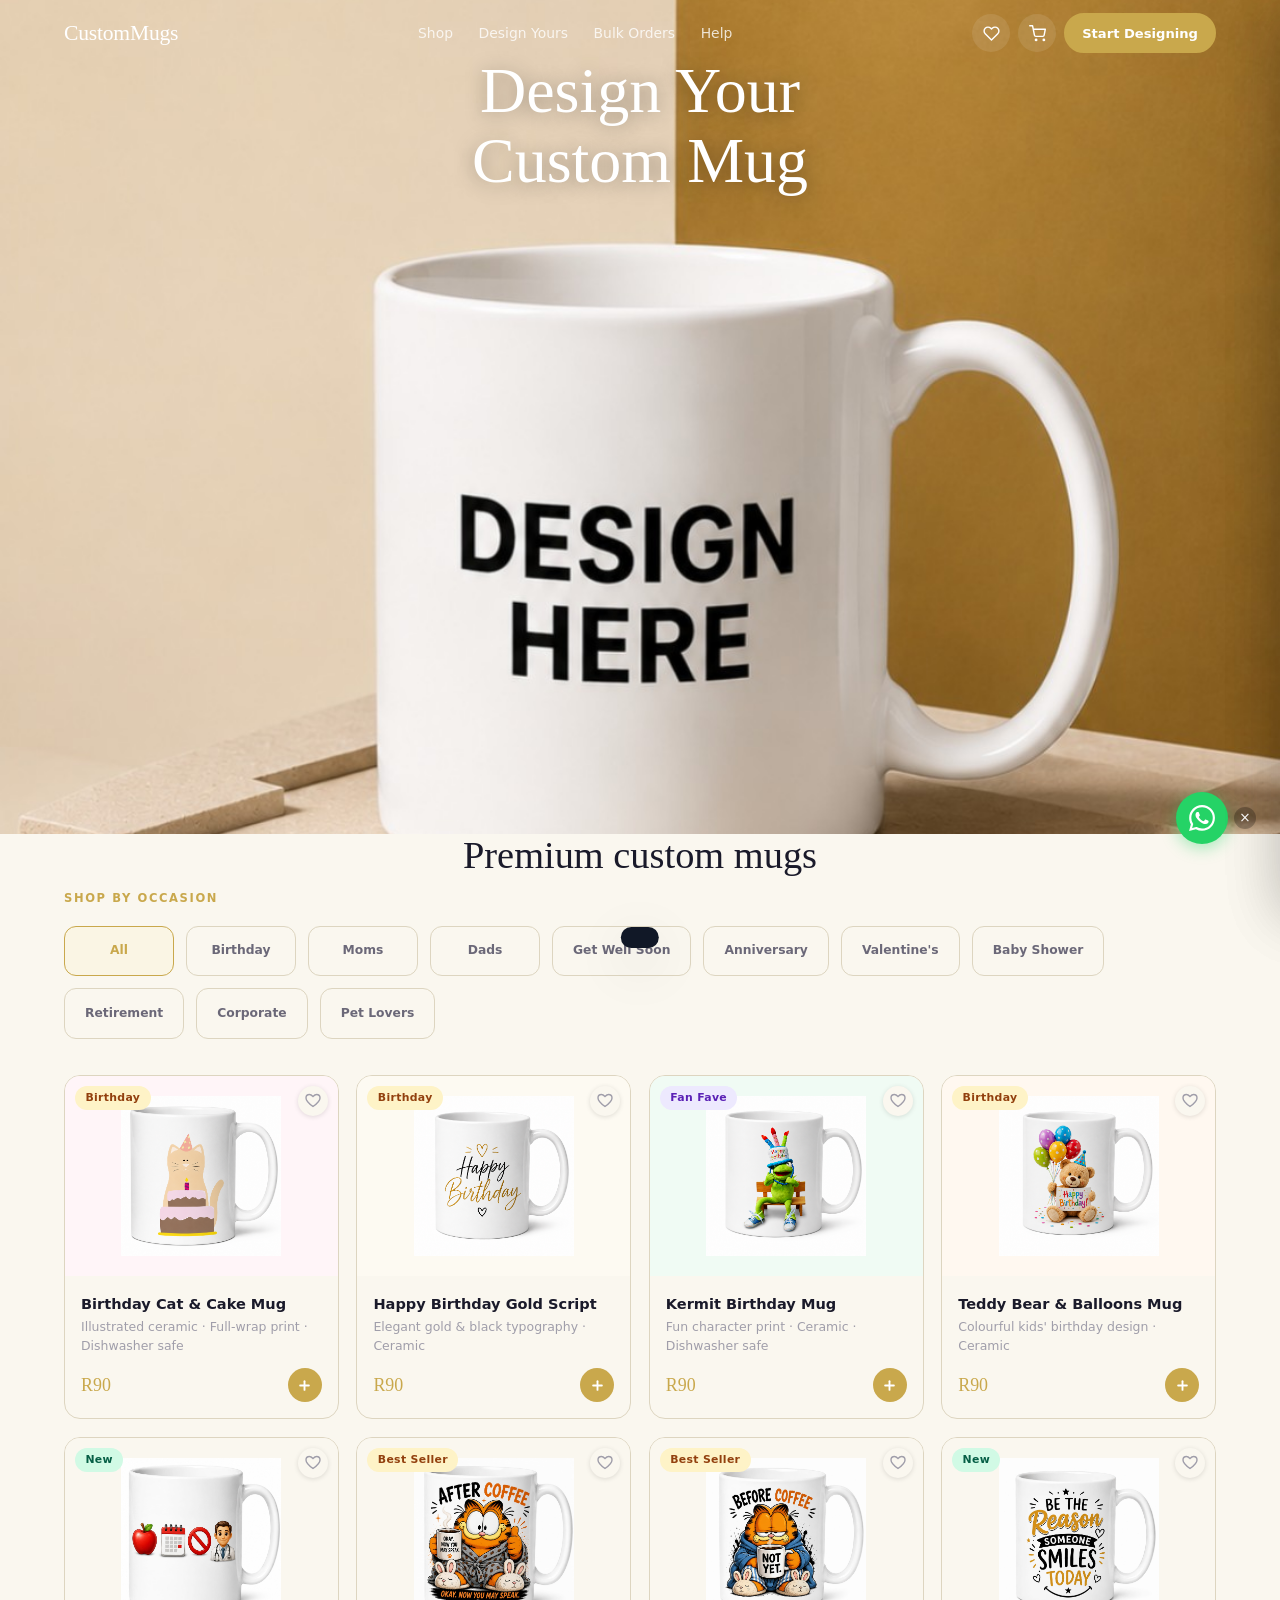
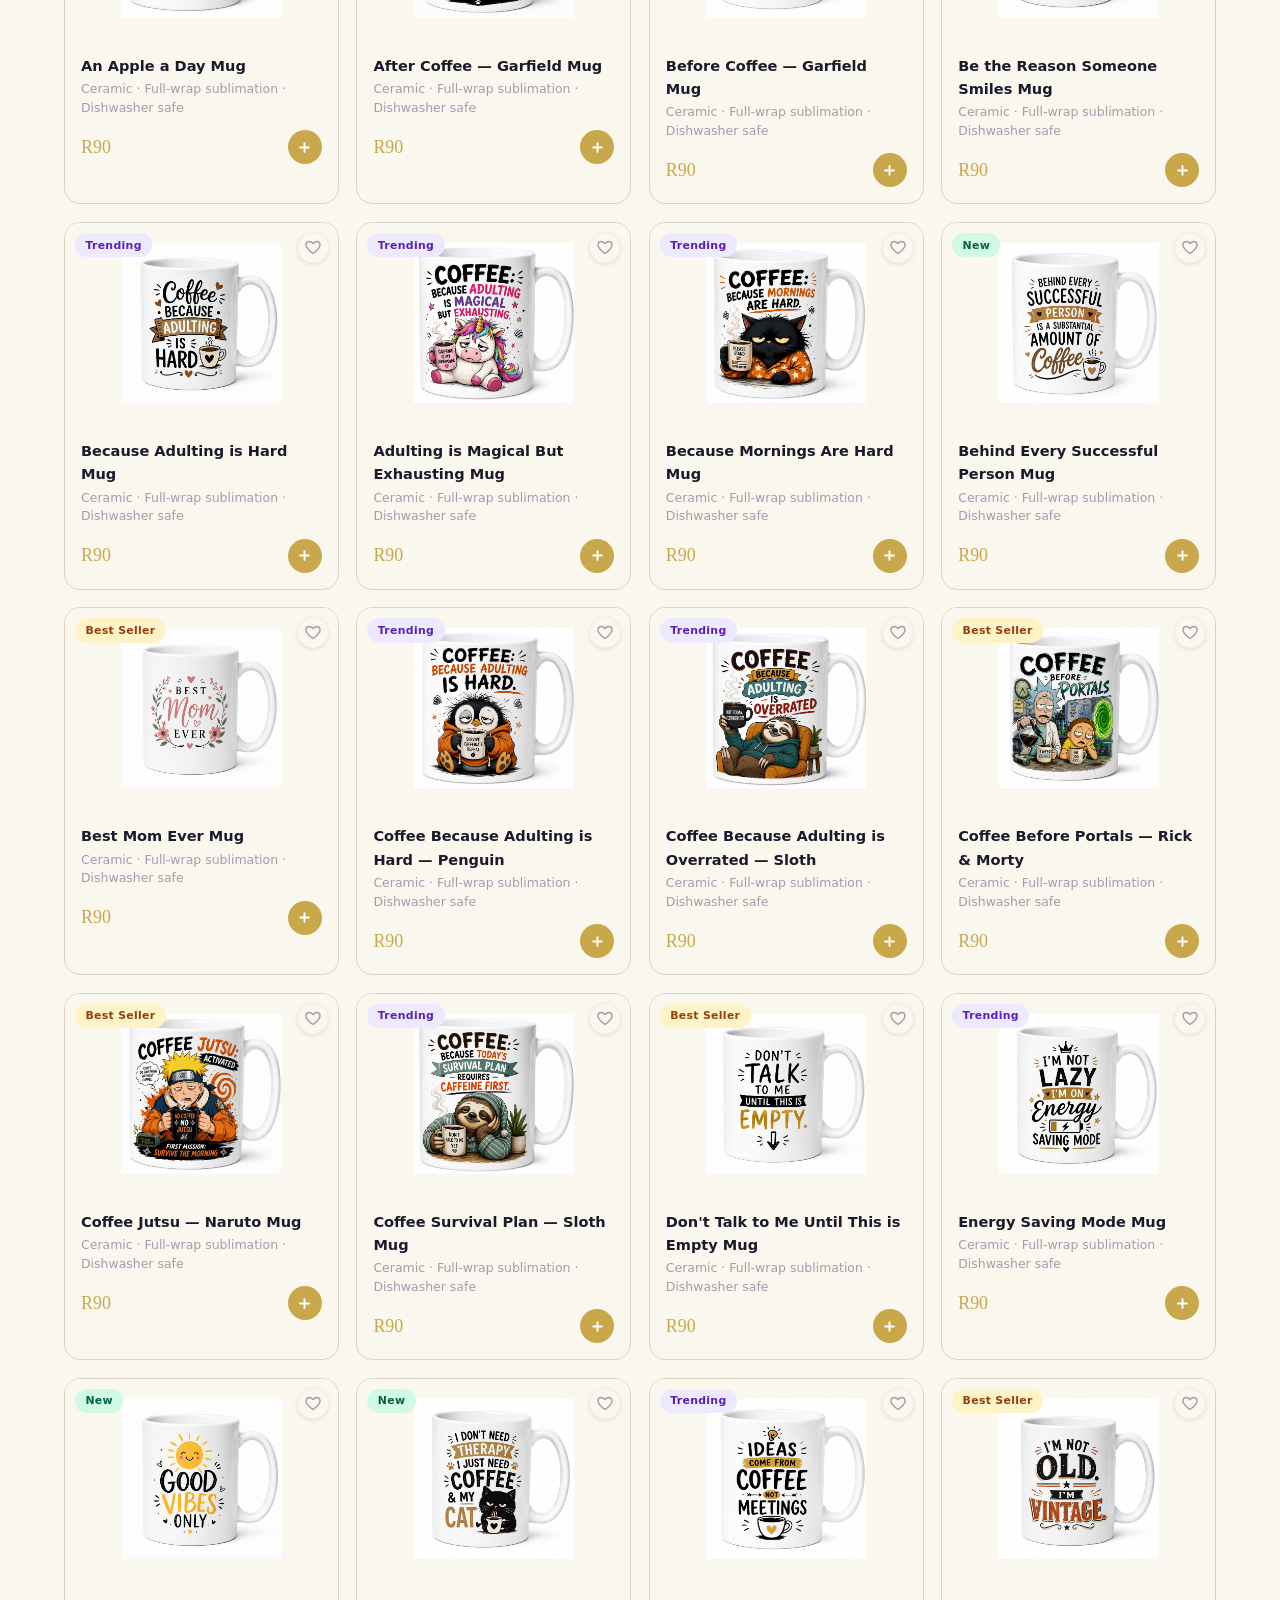
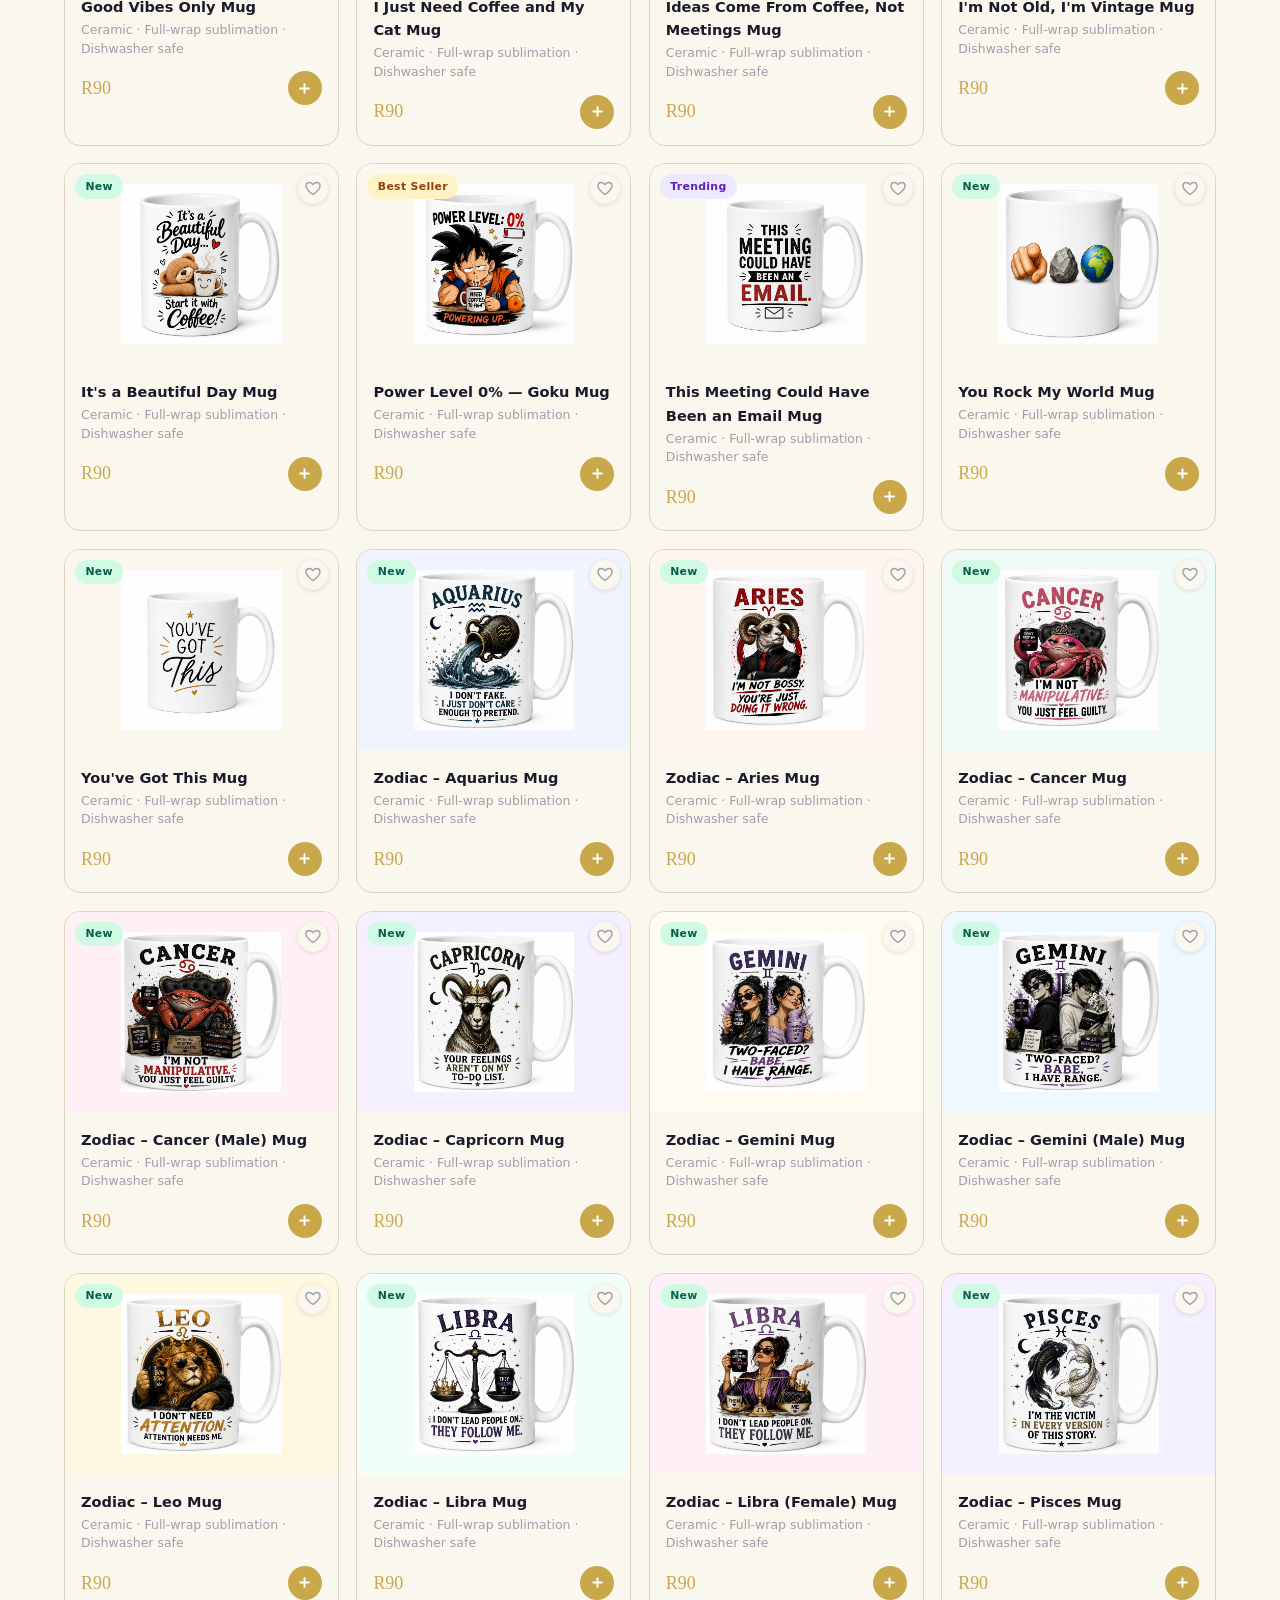
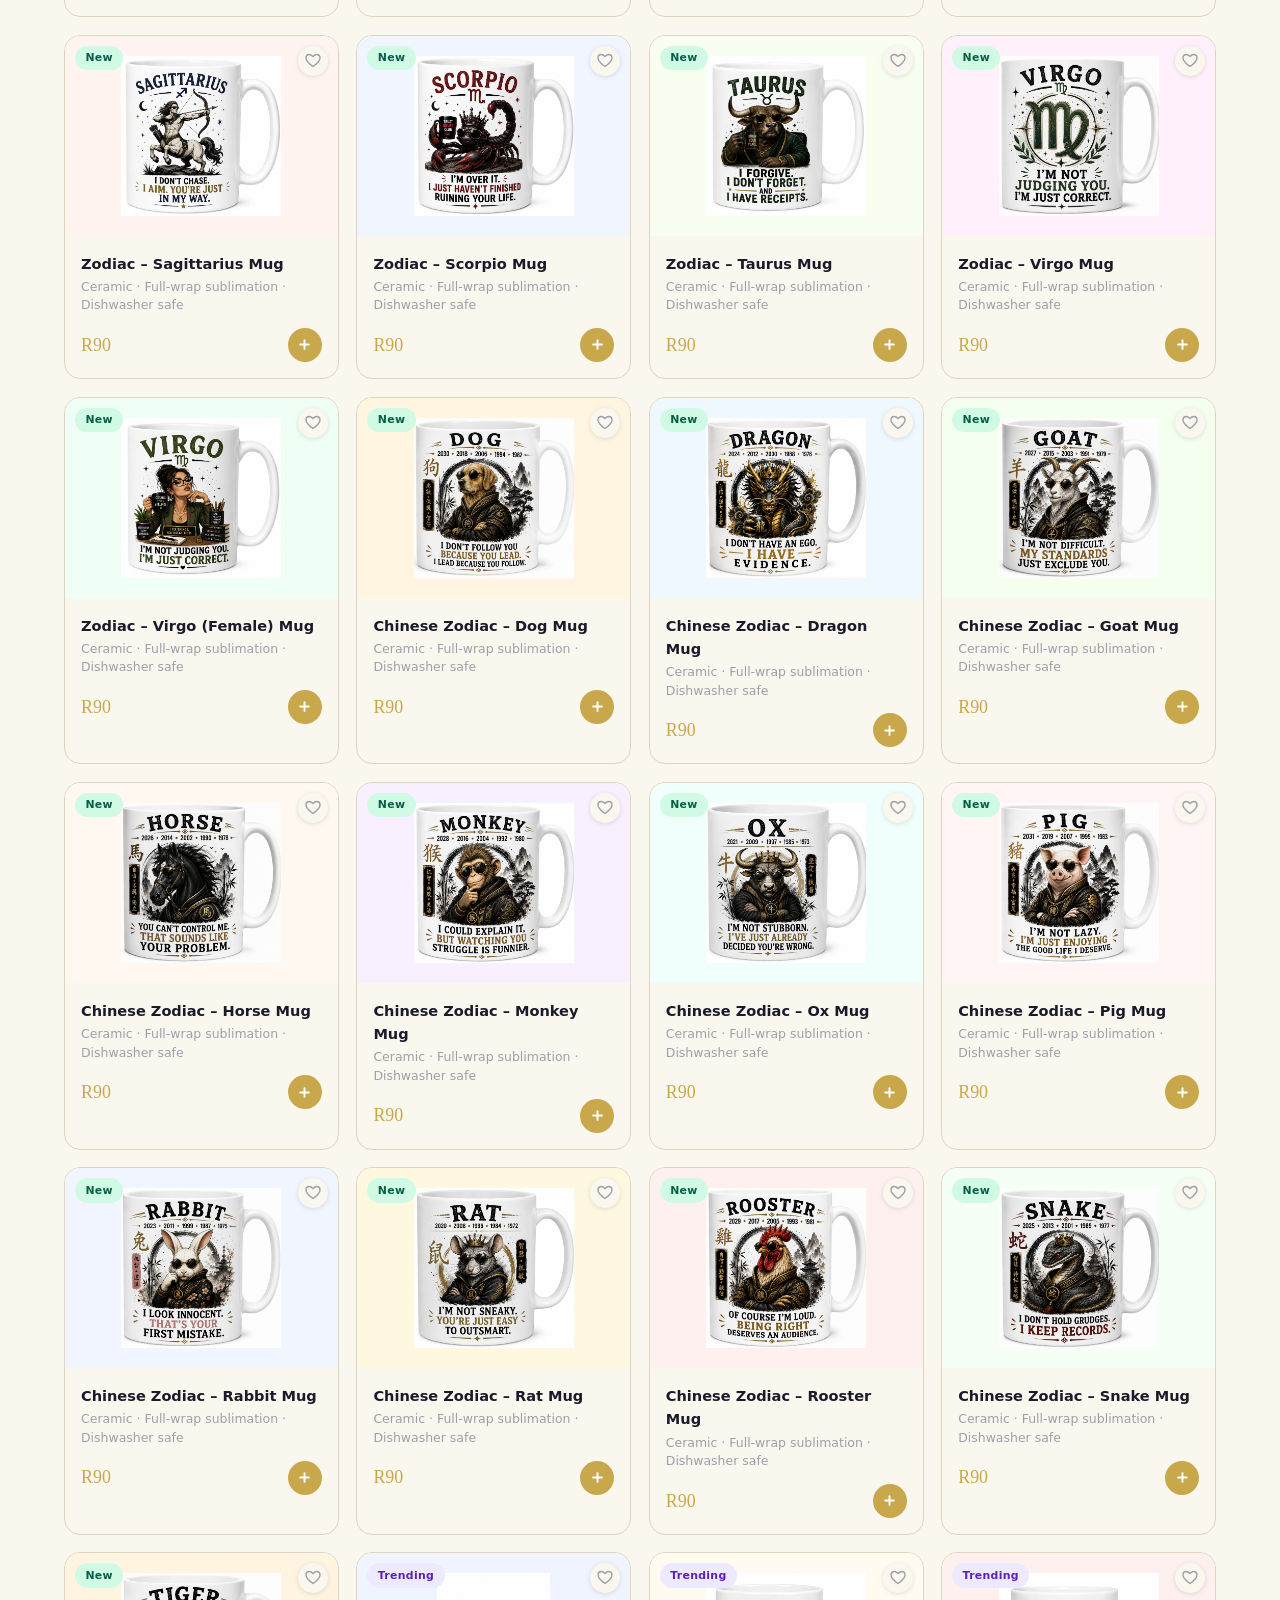
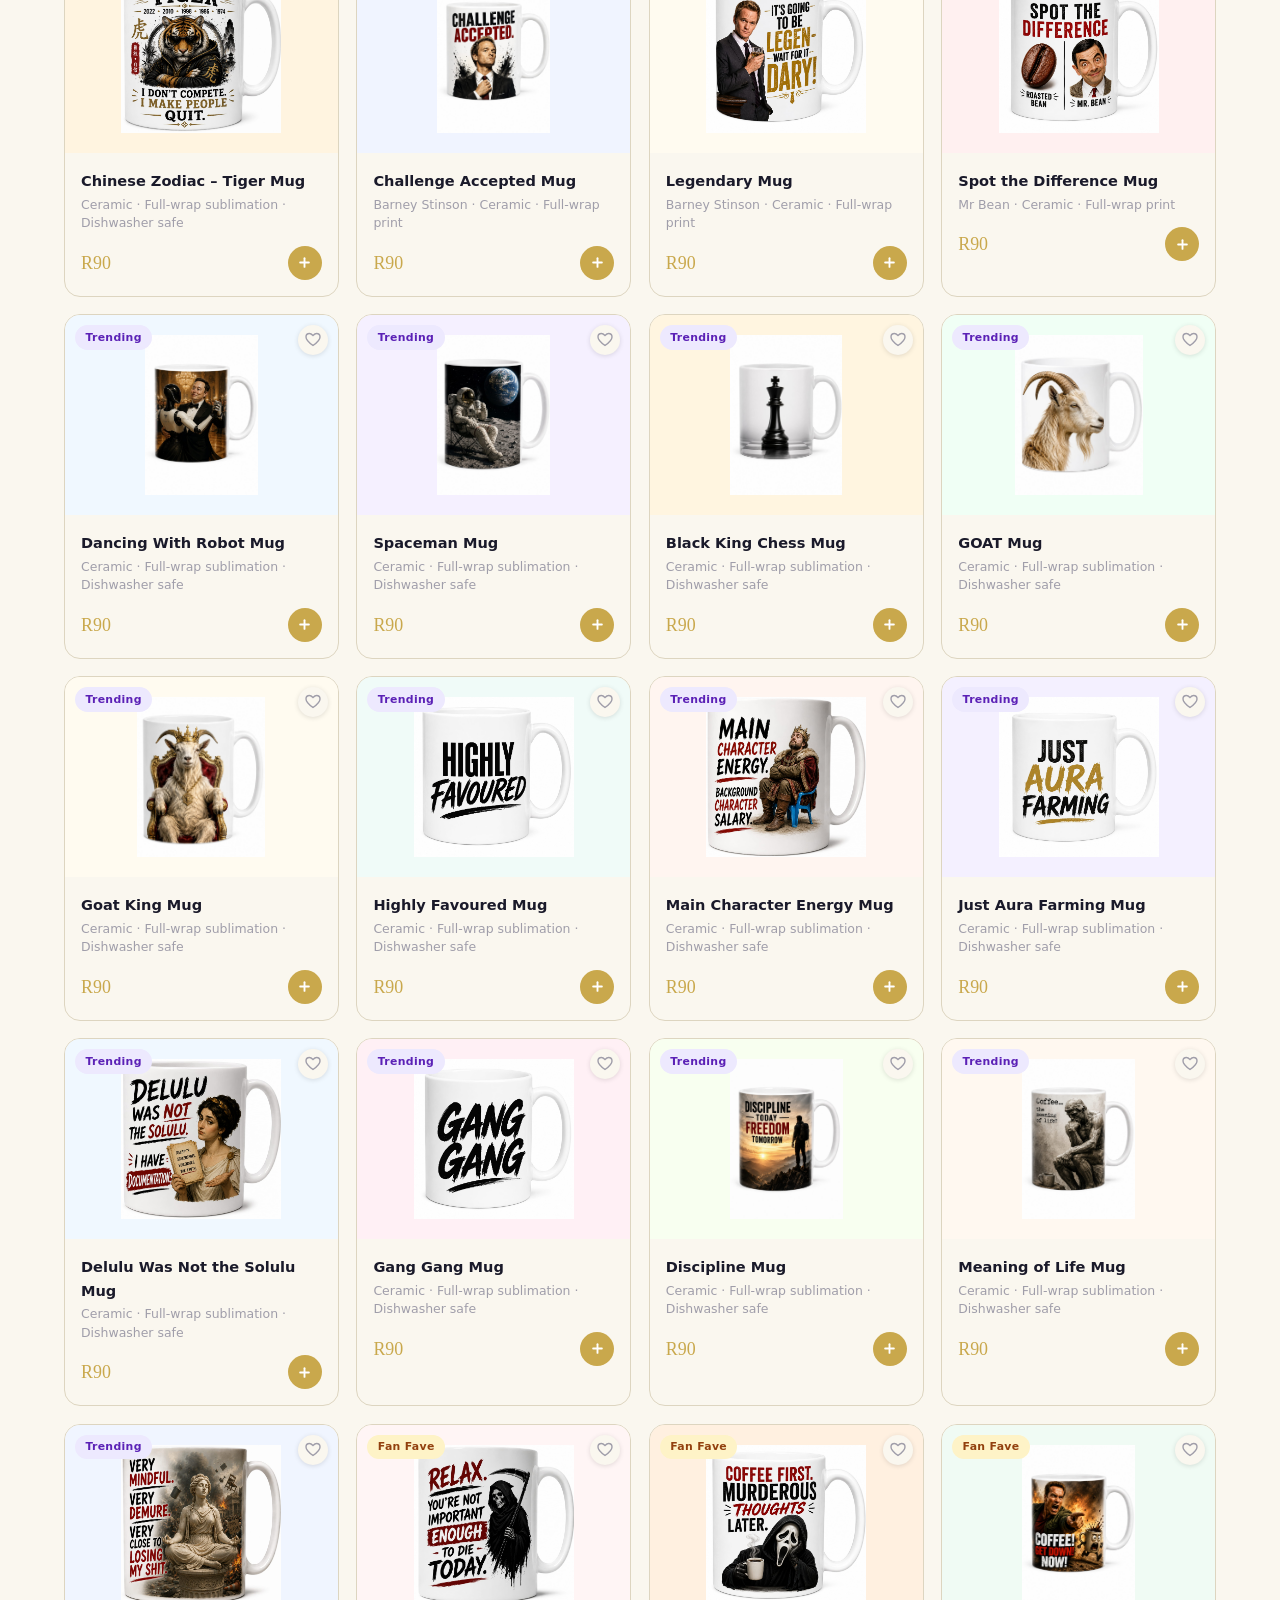
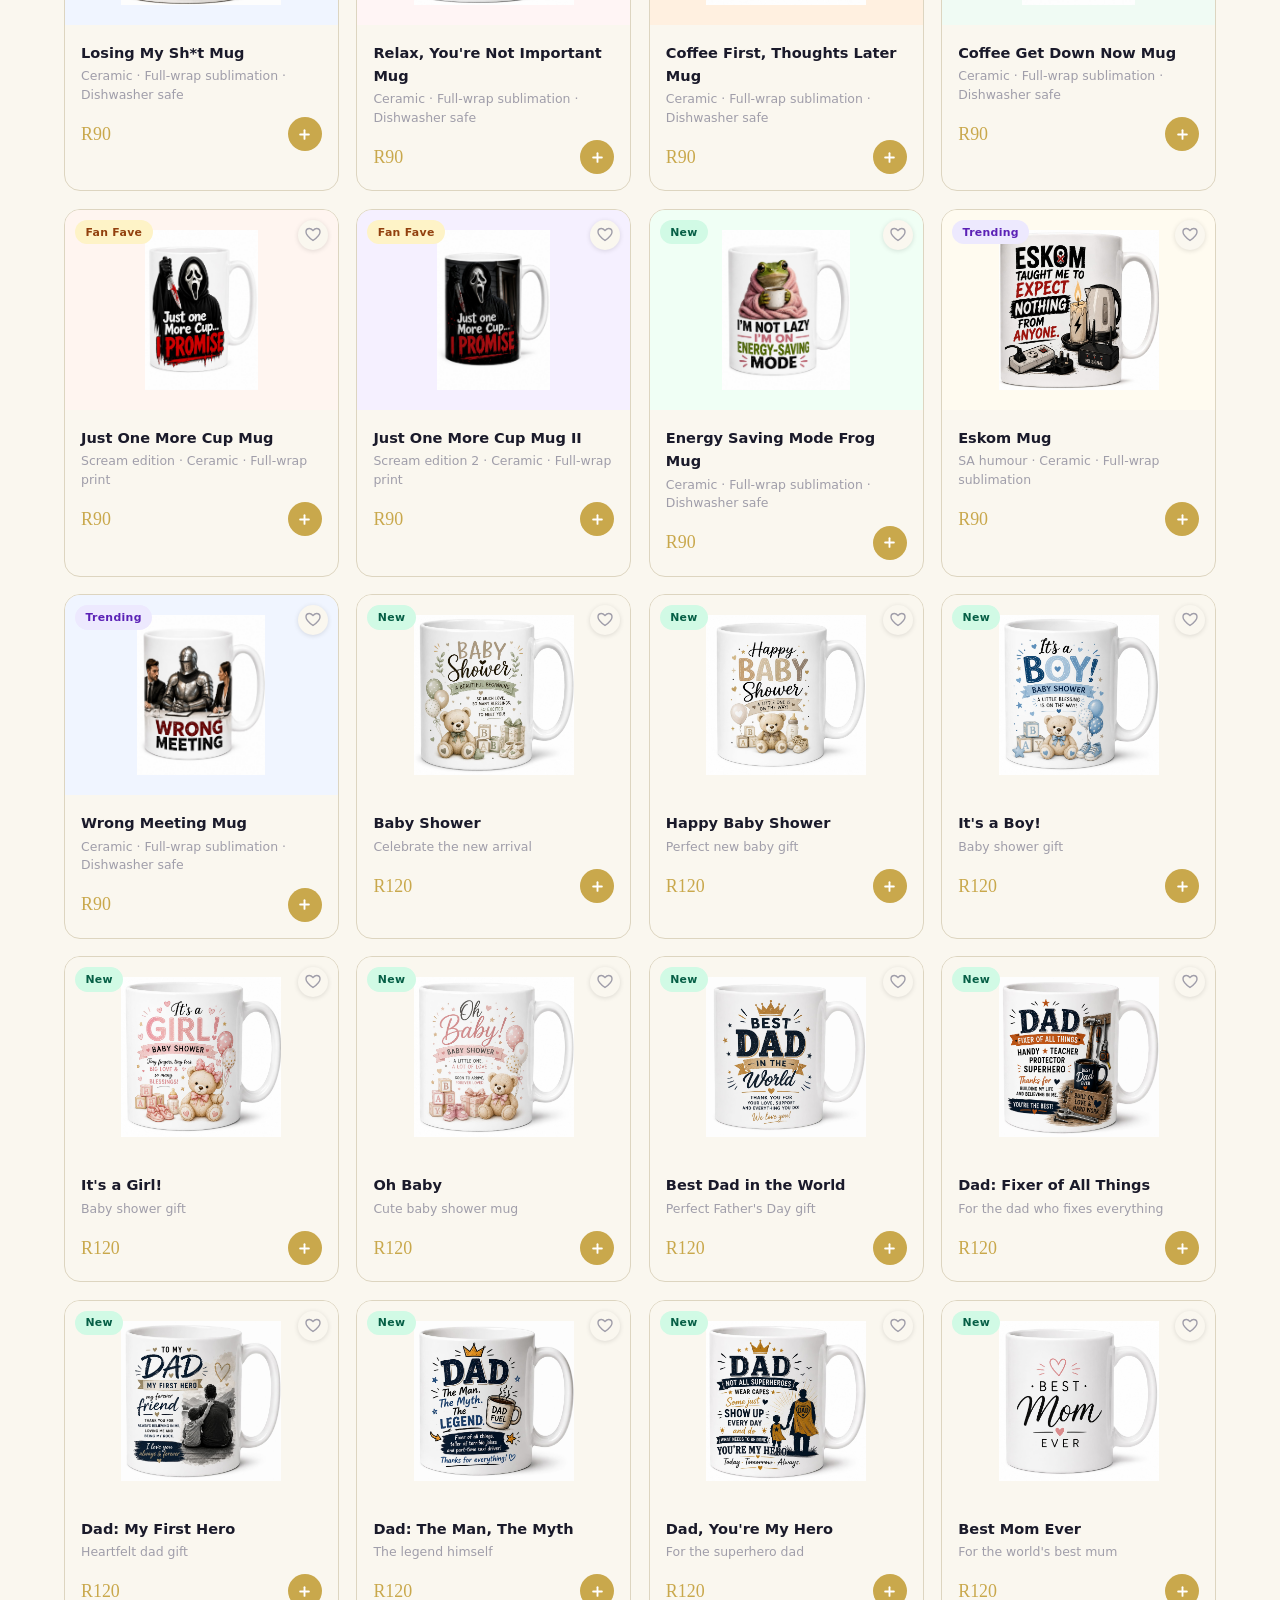
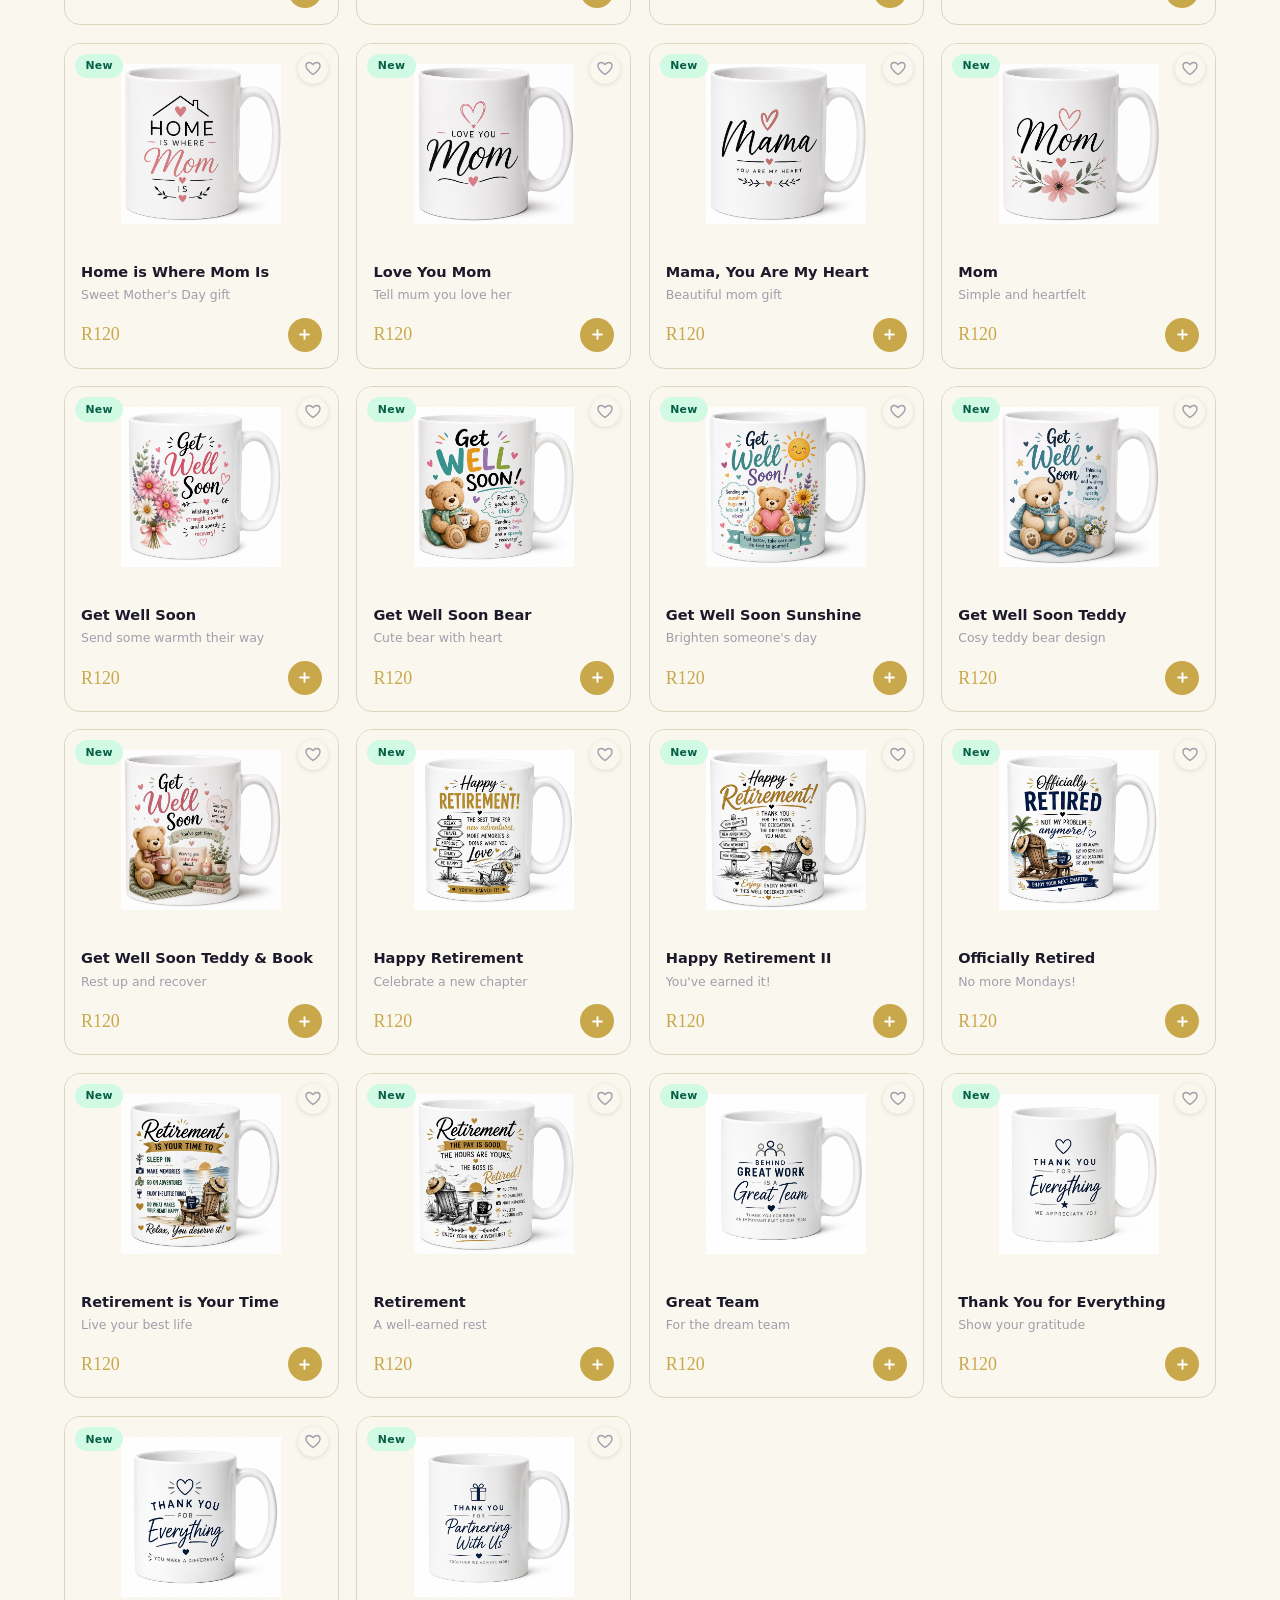
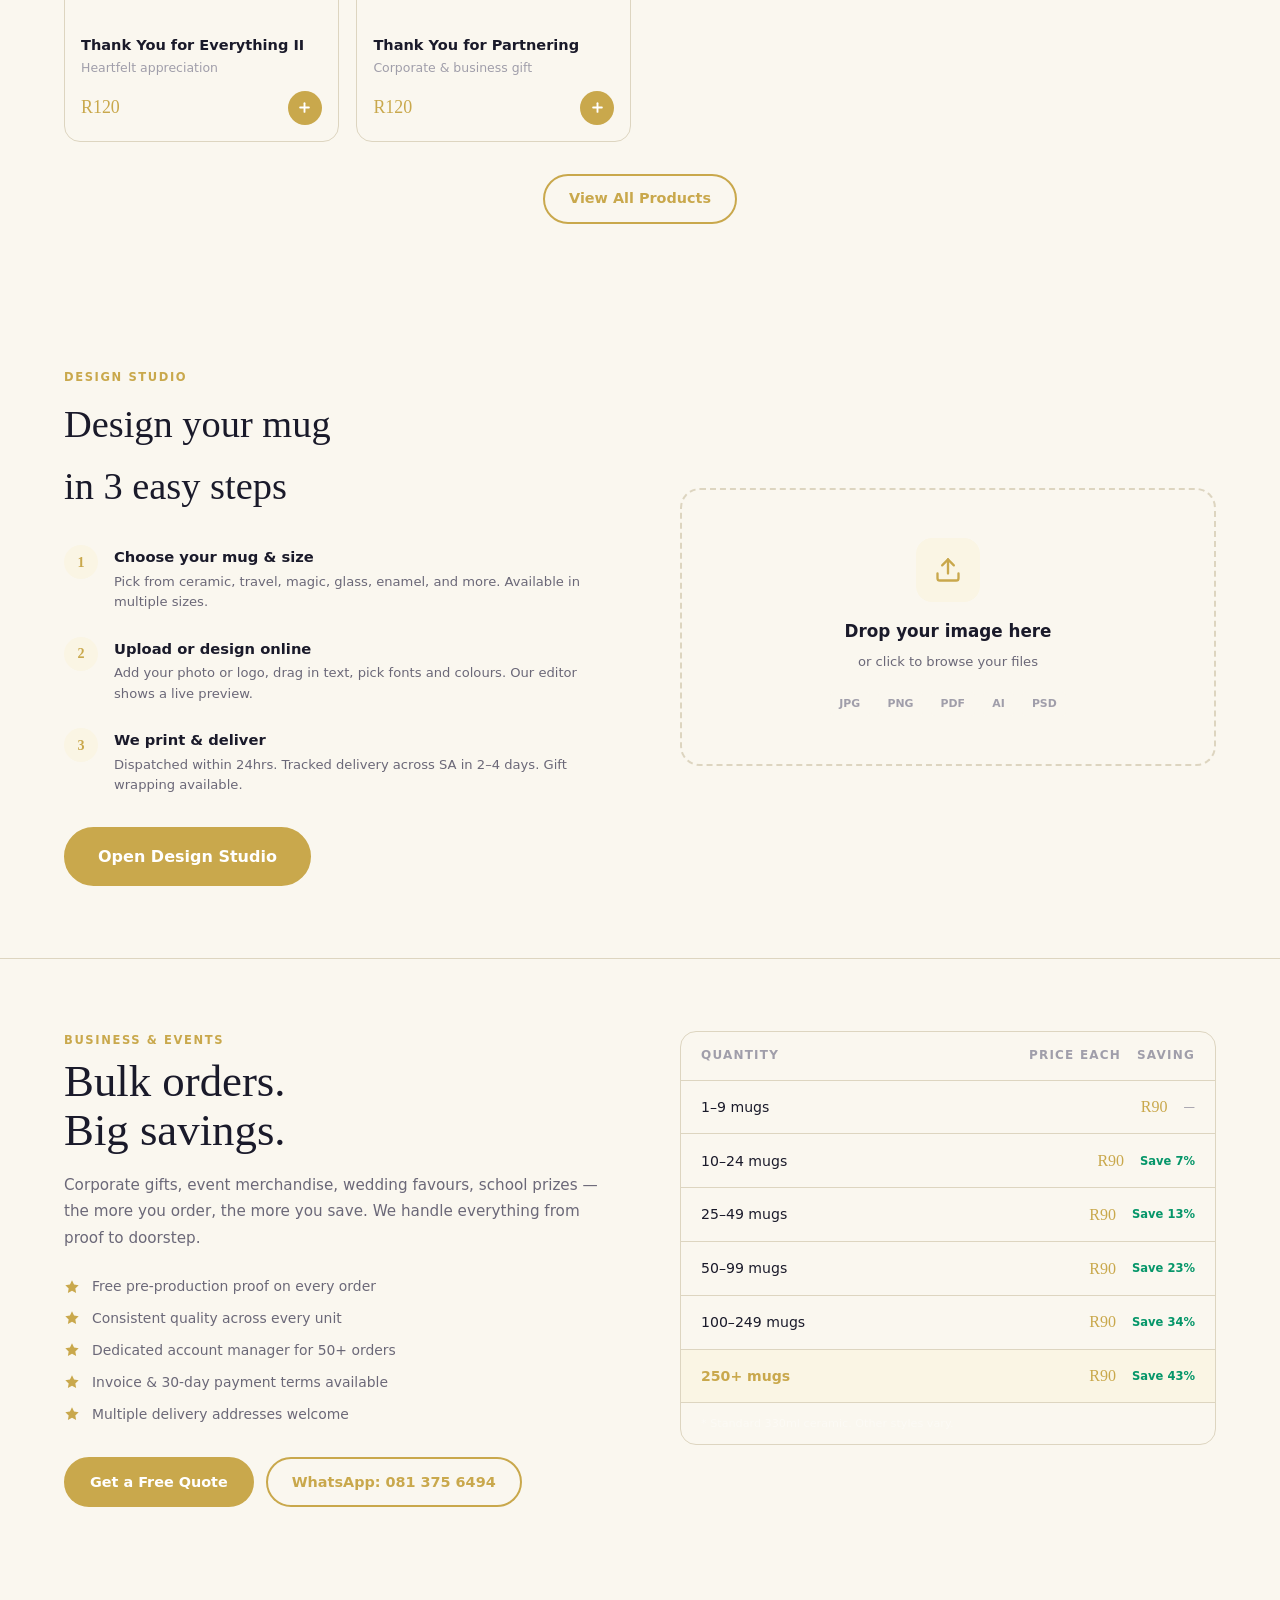
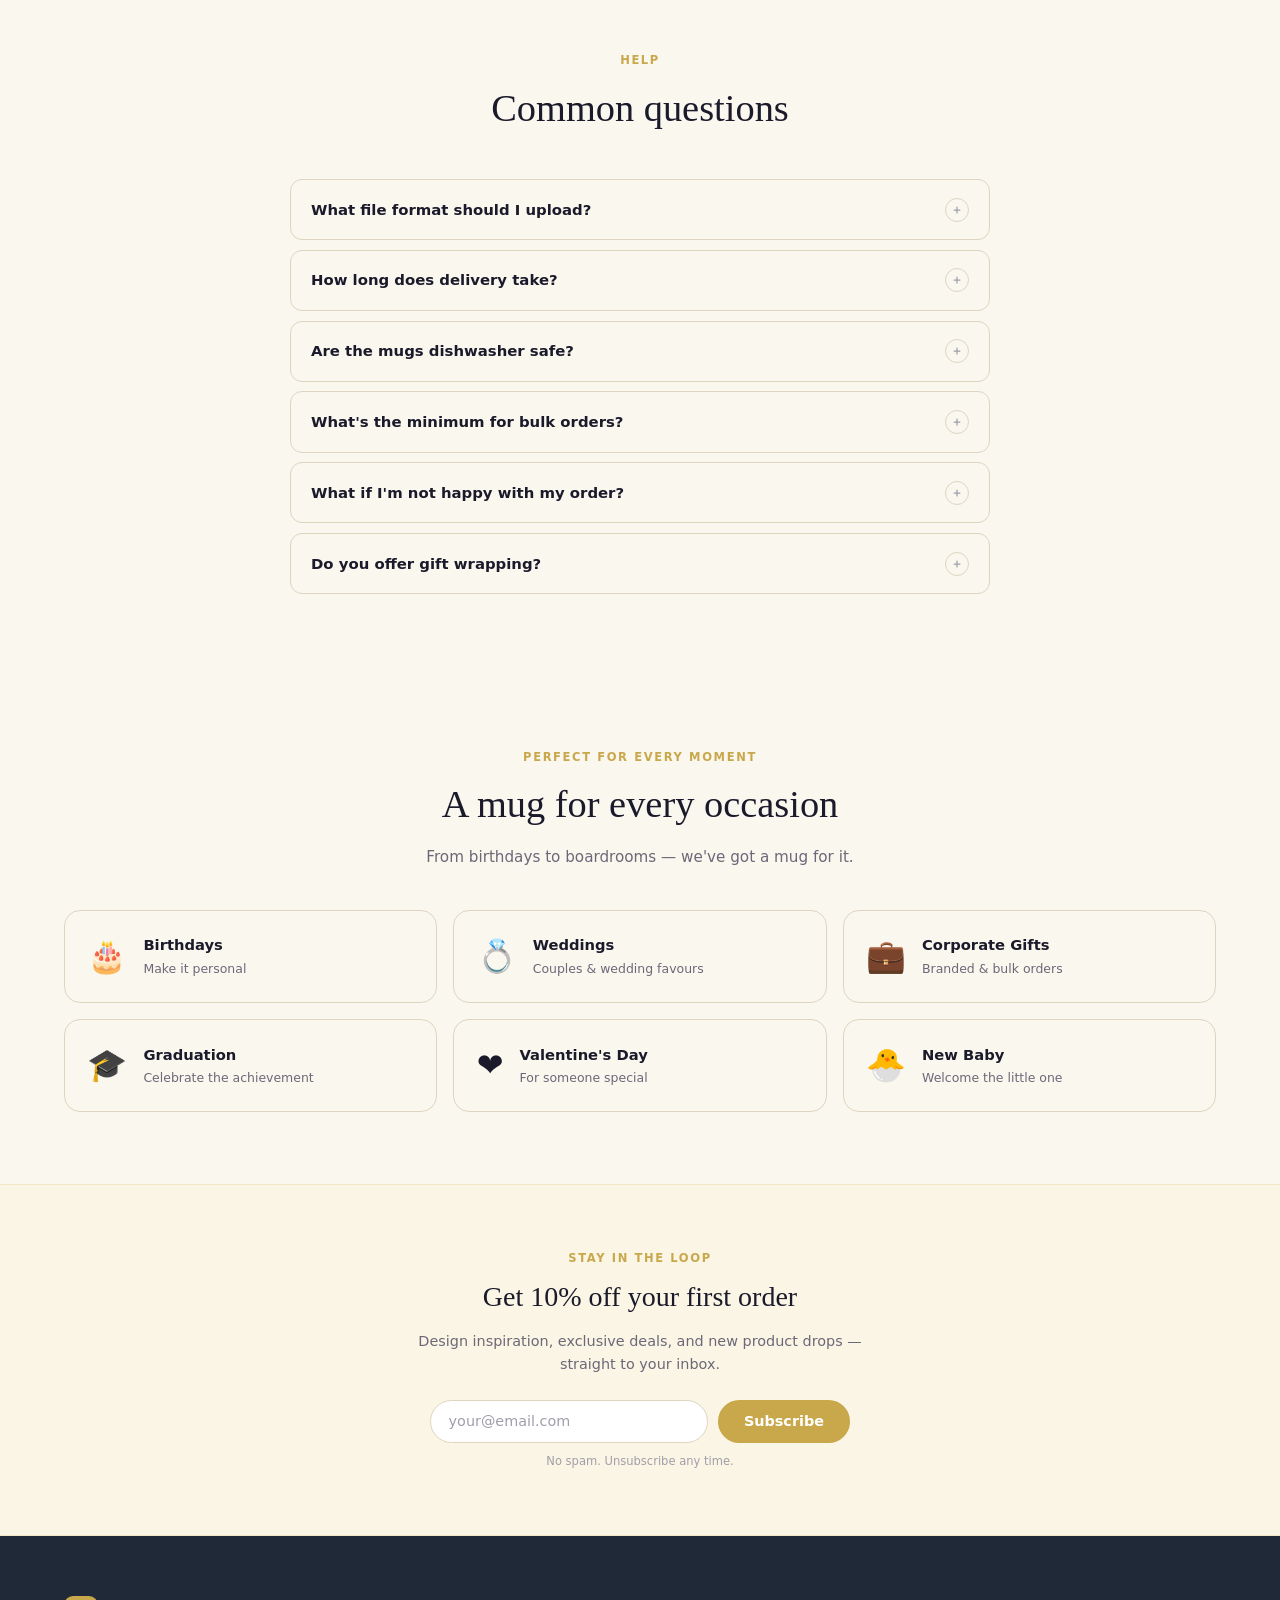
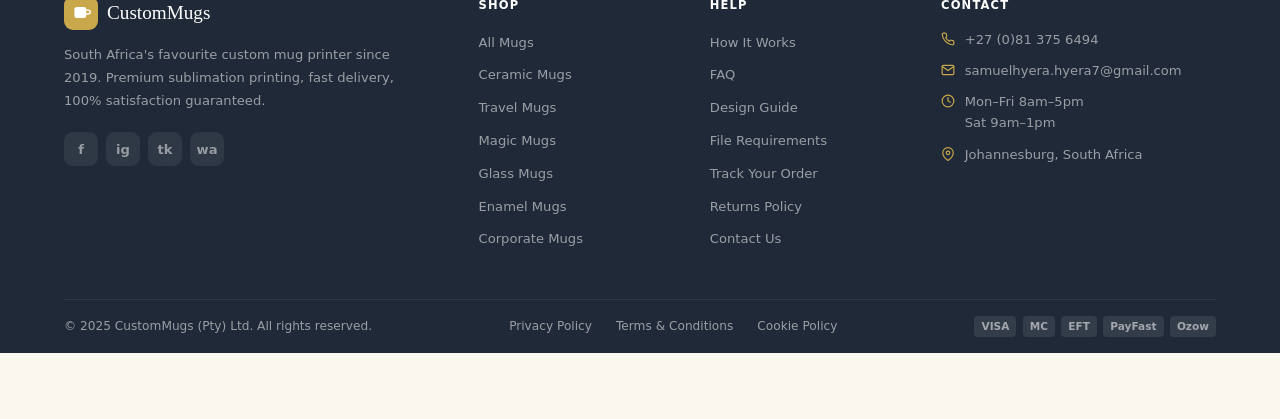
==== commit 9f0348d0: "Fix fav-drawer missing CSS (was causing white space in footer); move WhatsApp button higher" ====
--- a/index.html
+++ b/index.html
@@ -321,6 +321,19 @@
 .cart-ov.on{display:block}
 .cart{position:fixed;top:0;right:-420px;width:100%;max-width:420px;height:100vh;background:var(--surf);z-index:201;display:flex;flex-direction:column;transition:right .3s cubic-bezier(.4,0,.2,1);box-shadow:var(--sh-lg)}
 .cart.on{right:0}
+/* Favourites drawer */
+.fav-overlay{display:none;position:fixed;inset:0;background:rgba(0,0,0,.5);z-index:200;backdrop-filter:blur(2px)}
+.fav-overlay.on{display:block}
+.fav-drawer{position:fixed;top:0;right:-420px;width:100%;max-width:420px;height:100vh;background:var(--surf);z-index:201;display:flex;flex-direction:column;transition:right .3s cubic-bezier(.4,0,.2,1);box-shadow:var(--sh-lg)}
+.fav-drawer.on{right:0}
+.fav-hdr{padding:1.25rem 1.5rem;border-bottom:1px solid var(--bdr);display:flex;align-items:center;justify-content:space-between}
+.fav-hdr h3{font-size:.97rem;font-weight:700}
+.fav-close{width:30px;height:30px;border-radius:50%;border:none;background:var(--bg2);display:flex;align-items:center;justify-content:center;color:var(--txt);font-size:1rem;transition:background .15s;cursor:pointer}
+.fav-close:hover{background:#fee2e2;color:#e11d48}
+.fav-body{flex:1;overflow-y:auto;padding:1.25rem}
+.fav-footer{padding:1.25rem 1.5rem;border-top:1px solid var(--bdr)}
+.fav-badge{position:absolute;top:-3px;right:-3px;width:17px;height:17px;border-radius:50%;background:var(--pri);color:#fff;font-size:.62rem;font-weight:700;display:none;align-items:center;justify-content:center}
+.fav-badge.on{display:flex}
 .cart-hd{padding:1.25rem 1.5rem;border-bottom:1px solid var(--bdr);display:flex;align-items:center;justify-content:space-between}
 .cart-hd h3{font-size:.97rem;font-weight:700}
 .cart-cl{width:30px;height:30px;border-radius:50%;border:none;background:var(--bg2);display:flex;align-items:center;justify-content:center;color:var(--txt);transition:background .15s}
@@ -342,7 +355,7 @@
 .cart-note{text-align:center;font-size:.72rem;color:var(--txt3);margin-top:.55rem}
 
 /* ── WHATSAPP FLOAT ── */
-.wa-float{position:fixed;bottom:1.5rem;right:1.5rem;z-index:50;display:flex;flex-direction:column;align-items:flex-end;gap:.5rem}
+.wa-float{position:fixed;bottom:3.5rem;right:1.5rem;z-index:50;display:flex;flex-direction:column;align-items:flex-end;gap:.5rem}
 .wa-btn{width:52px;height:52px;border-radius:50%;background:#25D366;border:none;display:flex;align-items:center;justify-content:center;box-shadow:0 4px 16px rgba(37,211,102,.4);transition:transform .2s,box-shadow .2s}
 .wa-btn:hover{transform:scale(1.1);box-shadow:0 6px 24px rgba(37,211,102,.5)}
 .wa-btn svg{width:26px;height:26px}
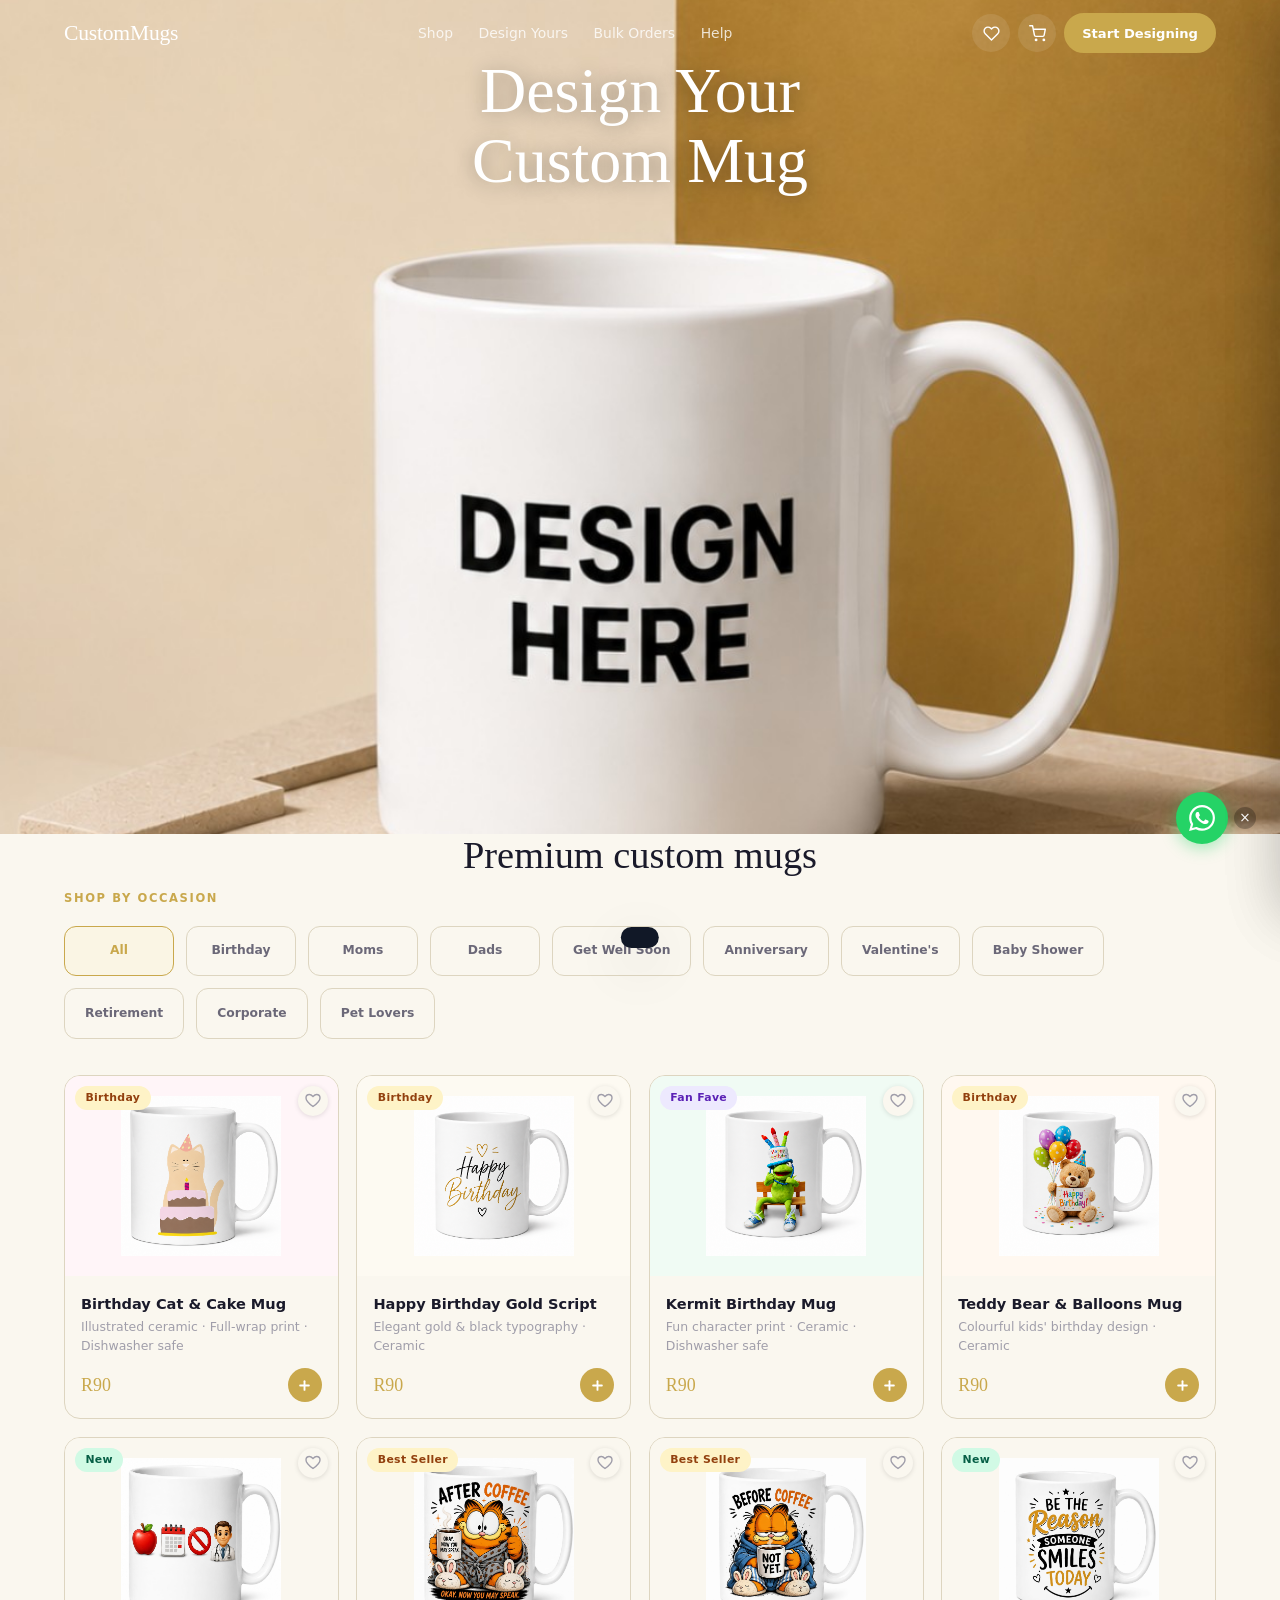
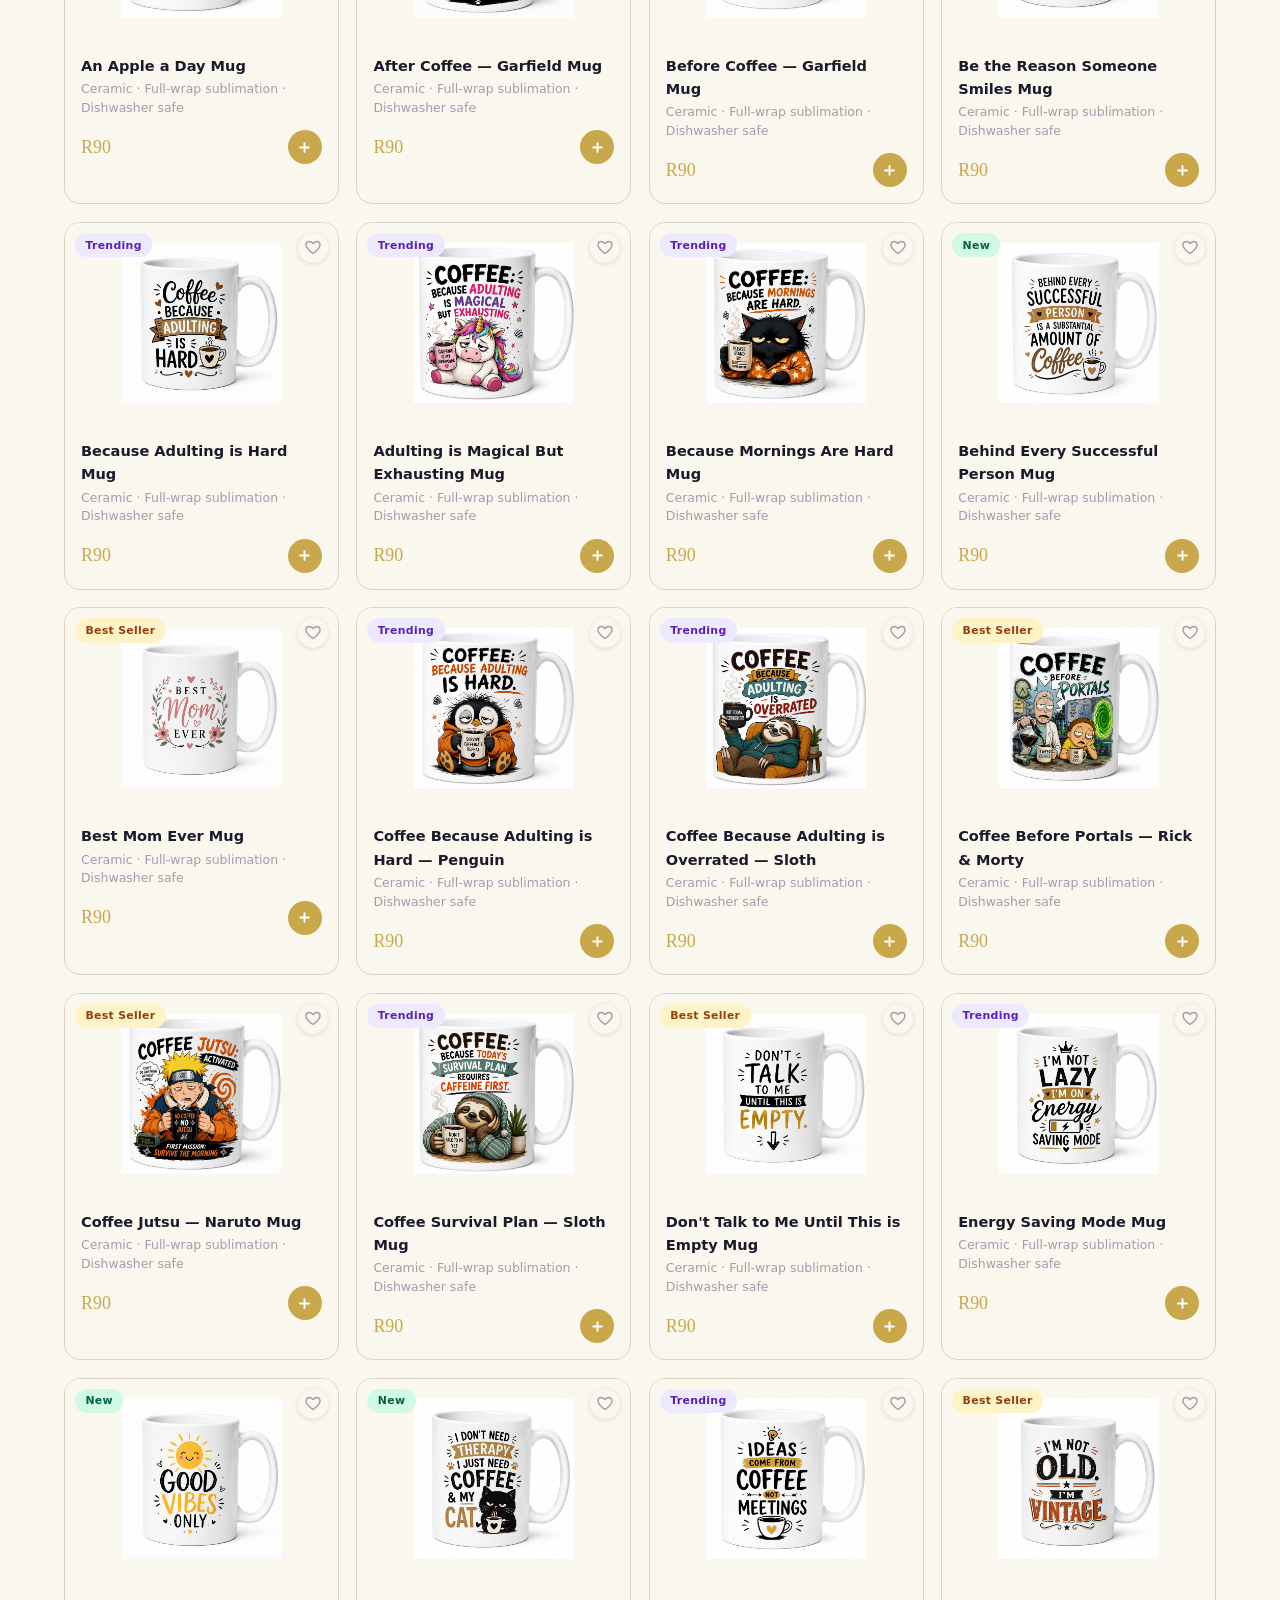
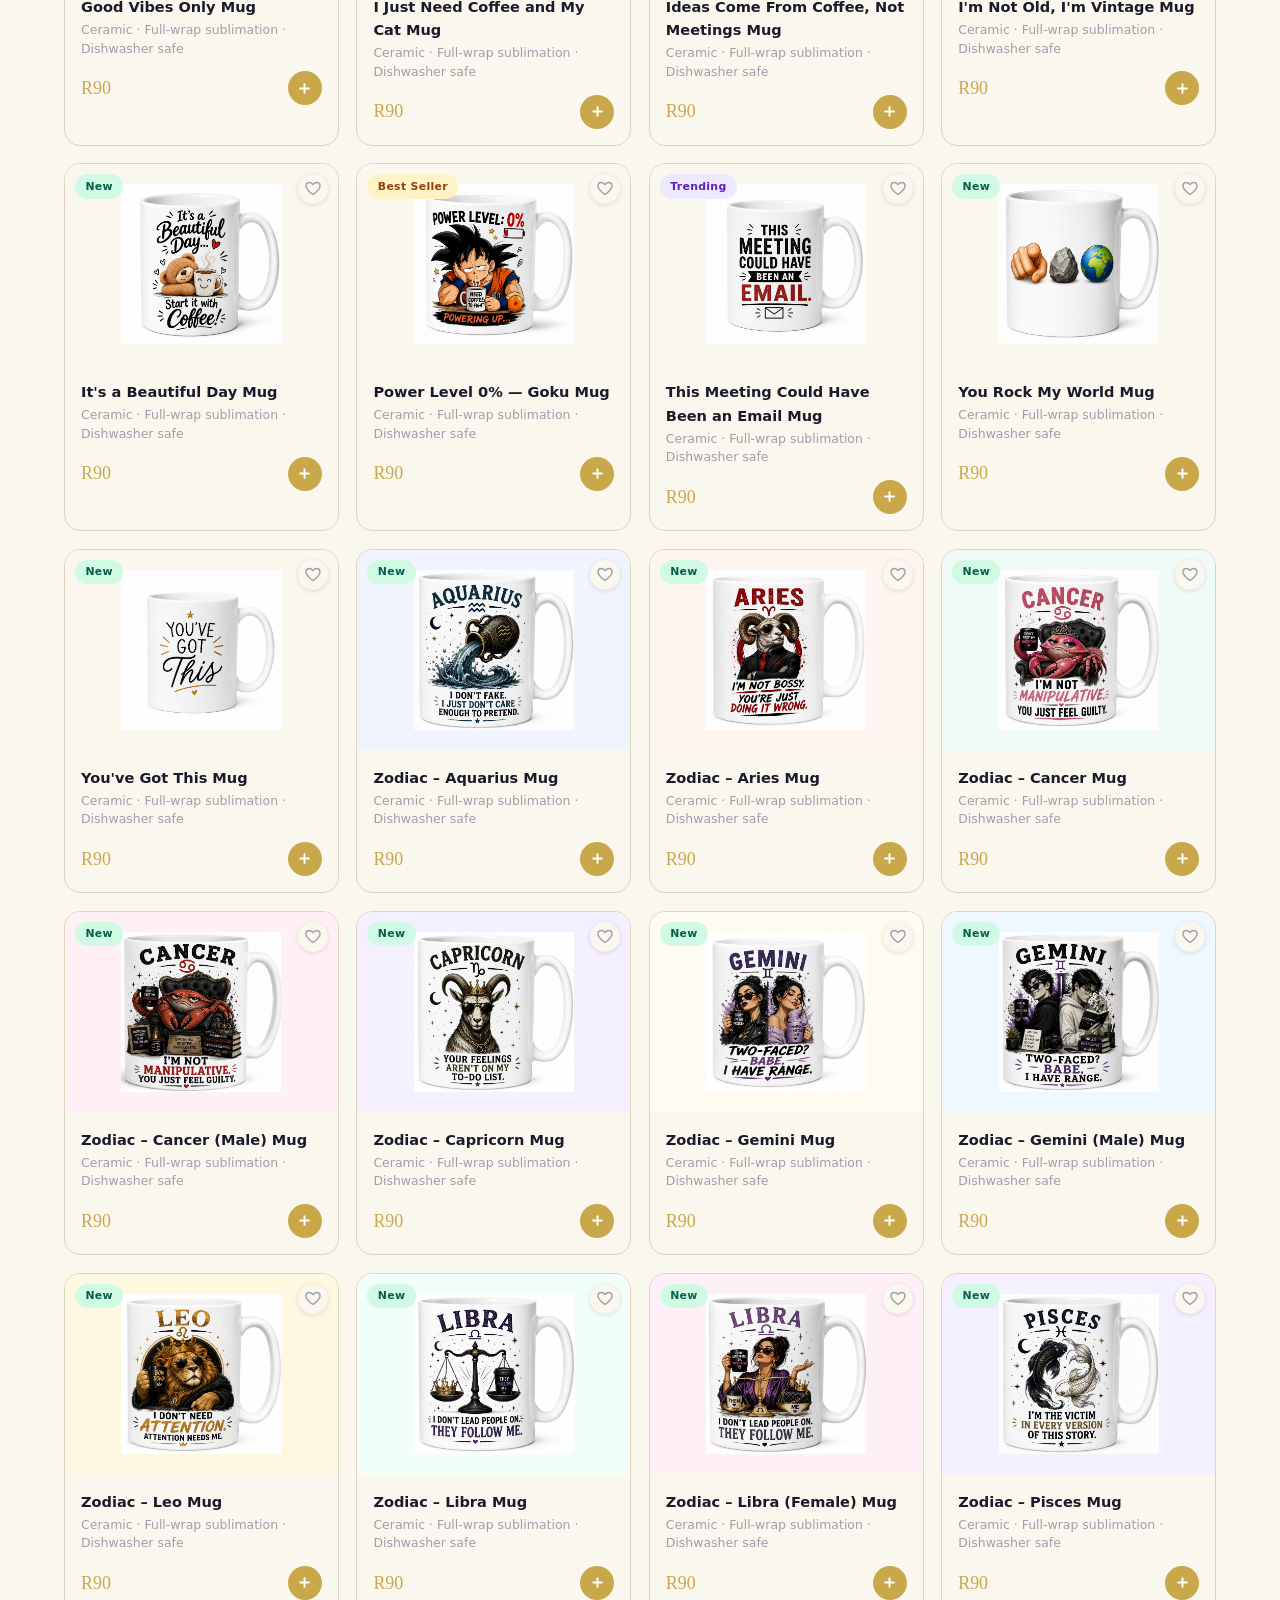
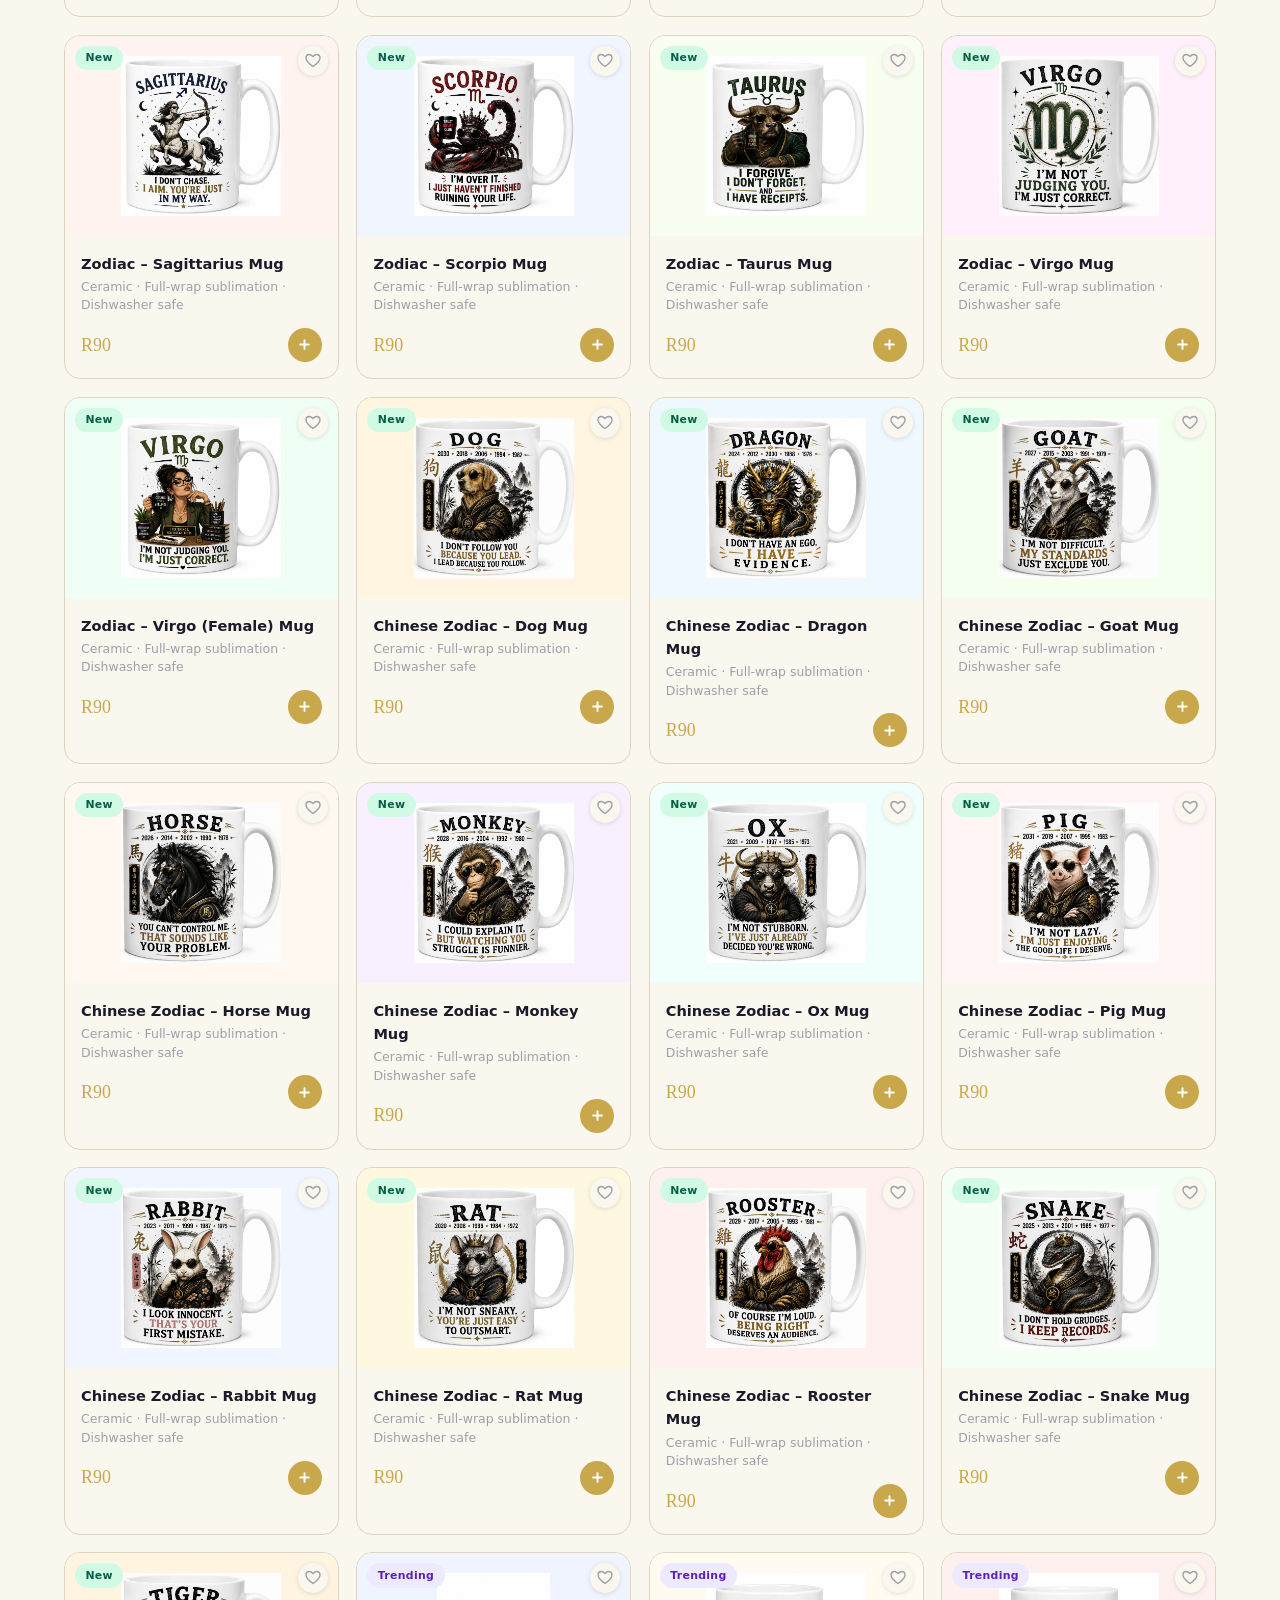
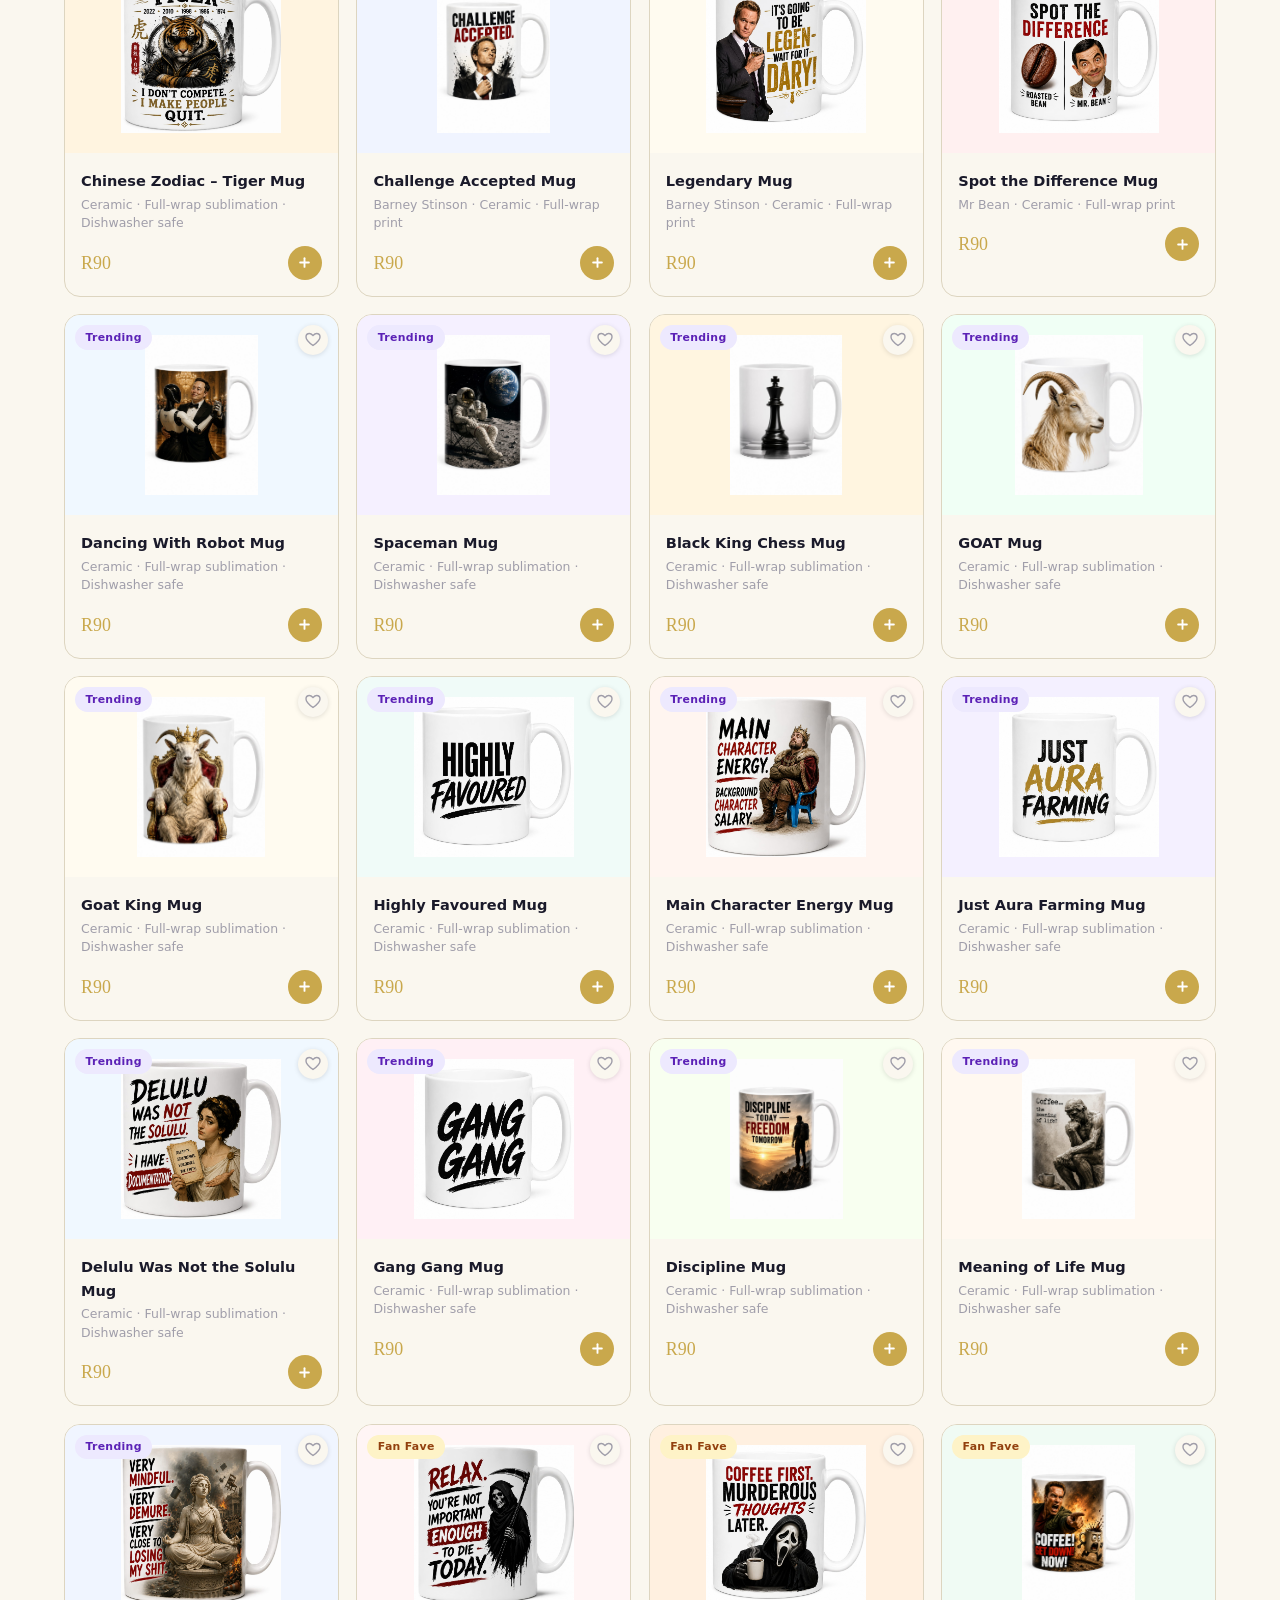
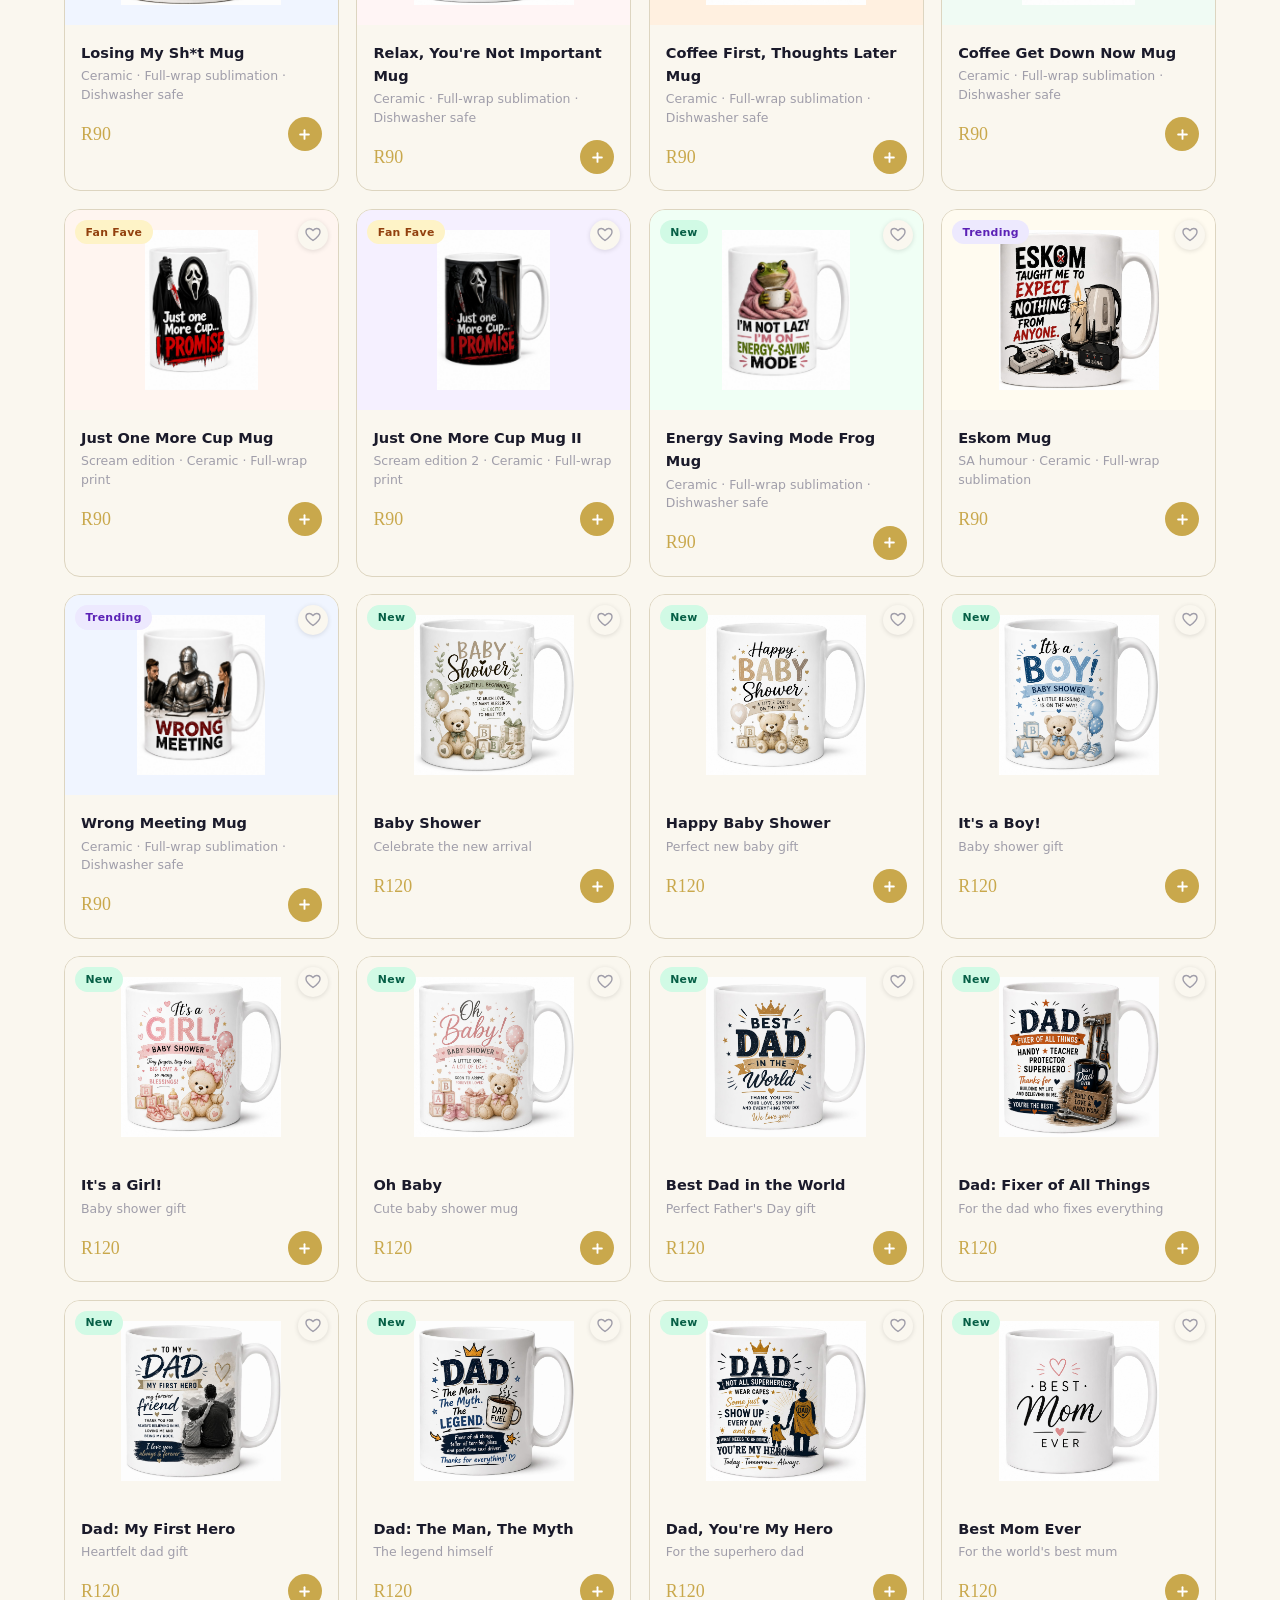
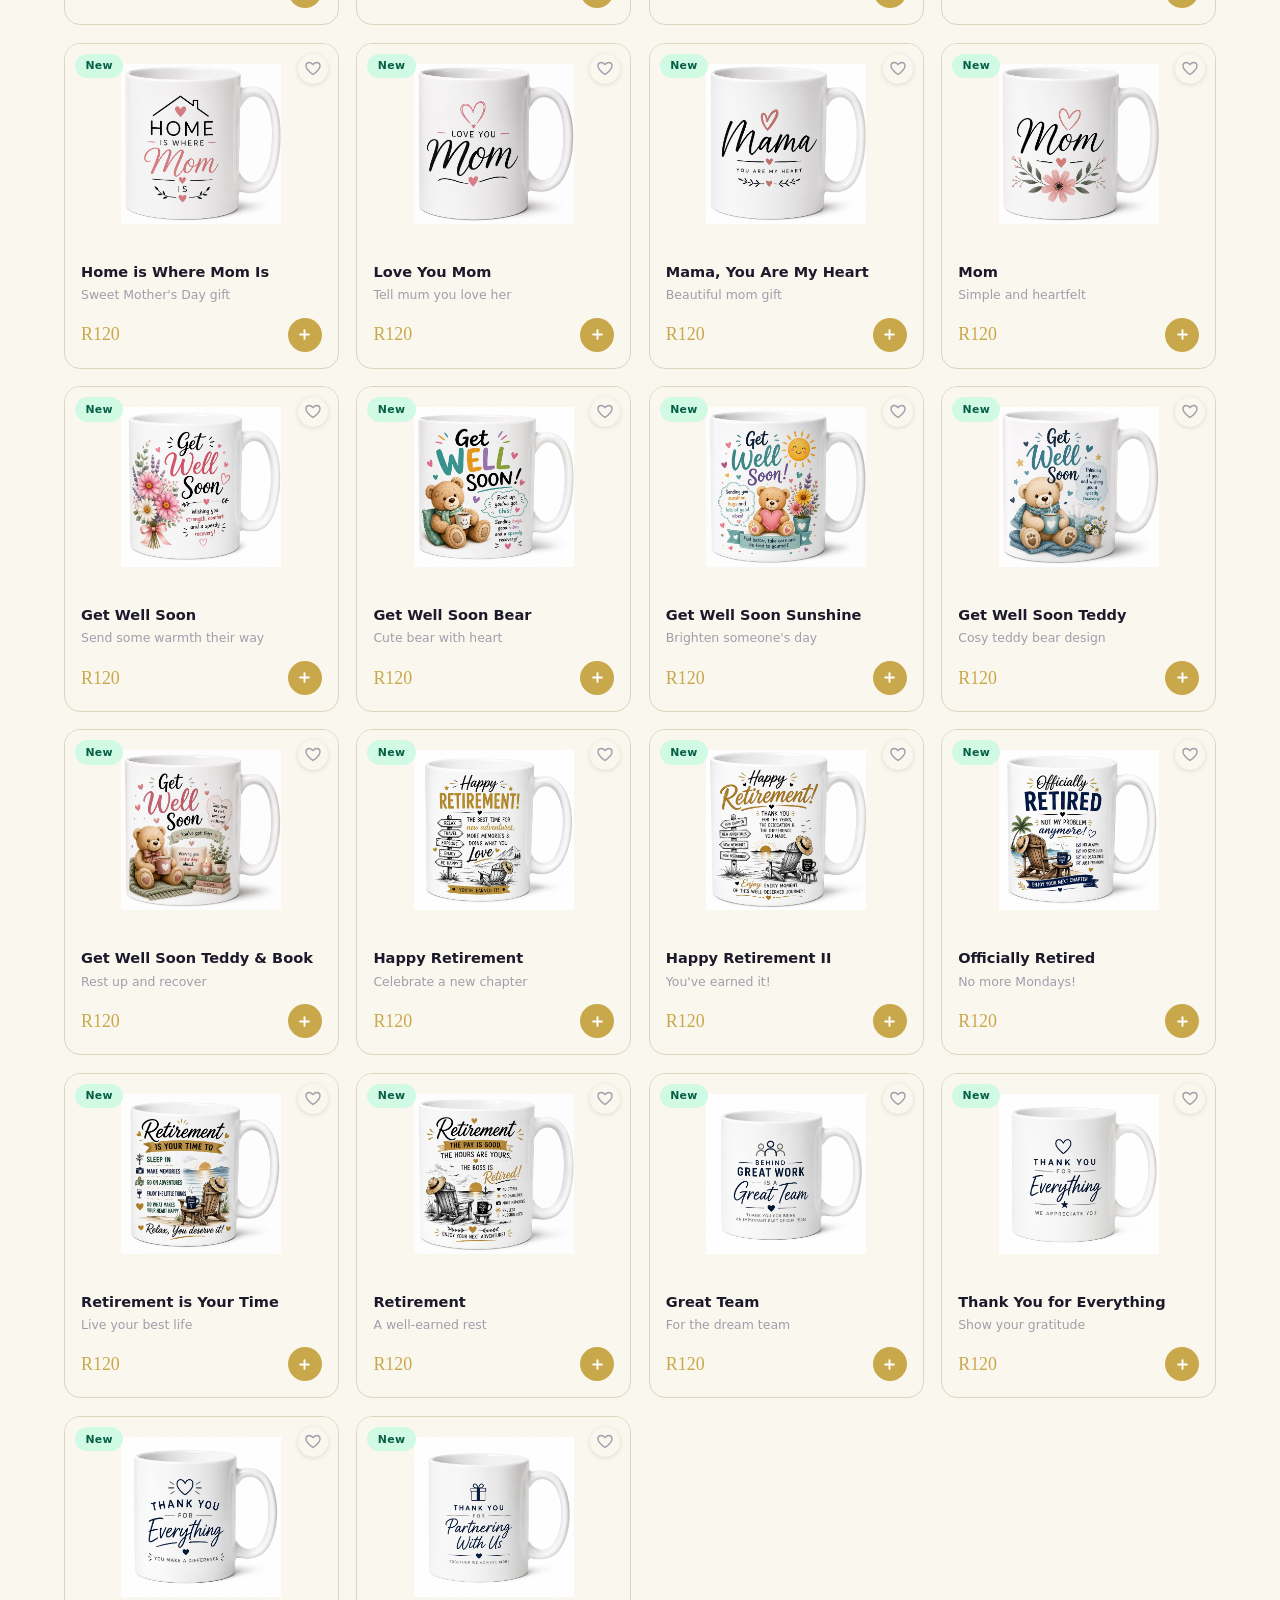
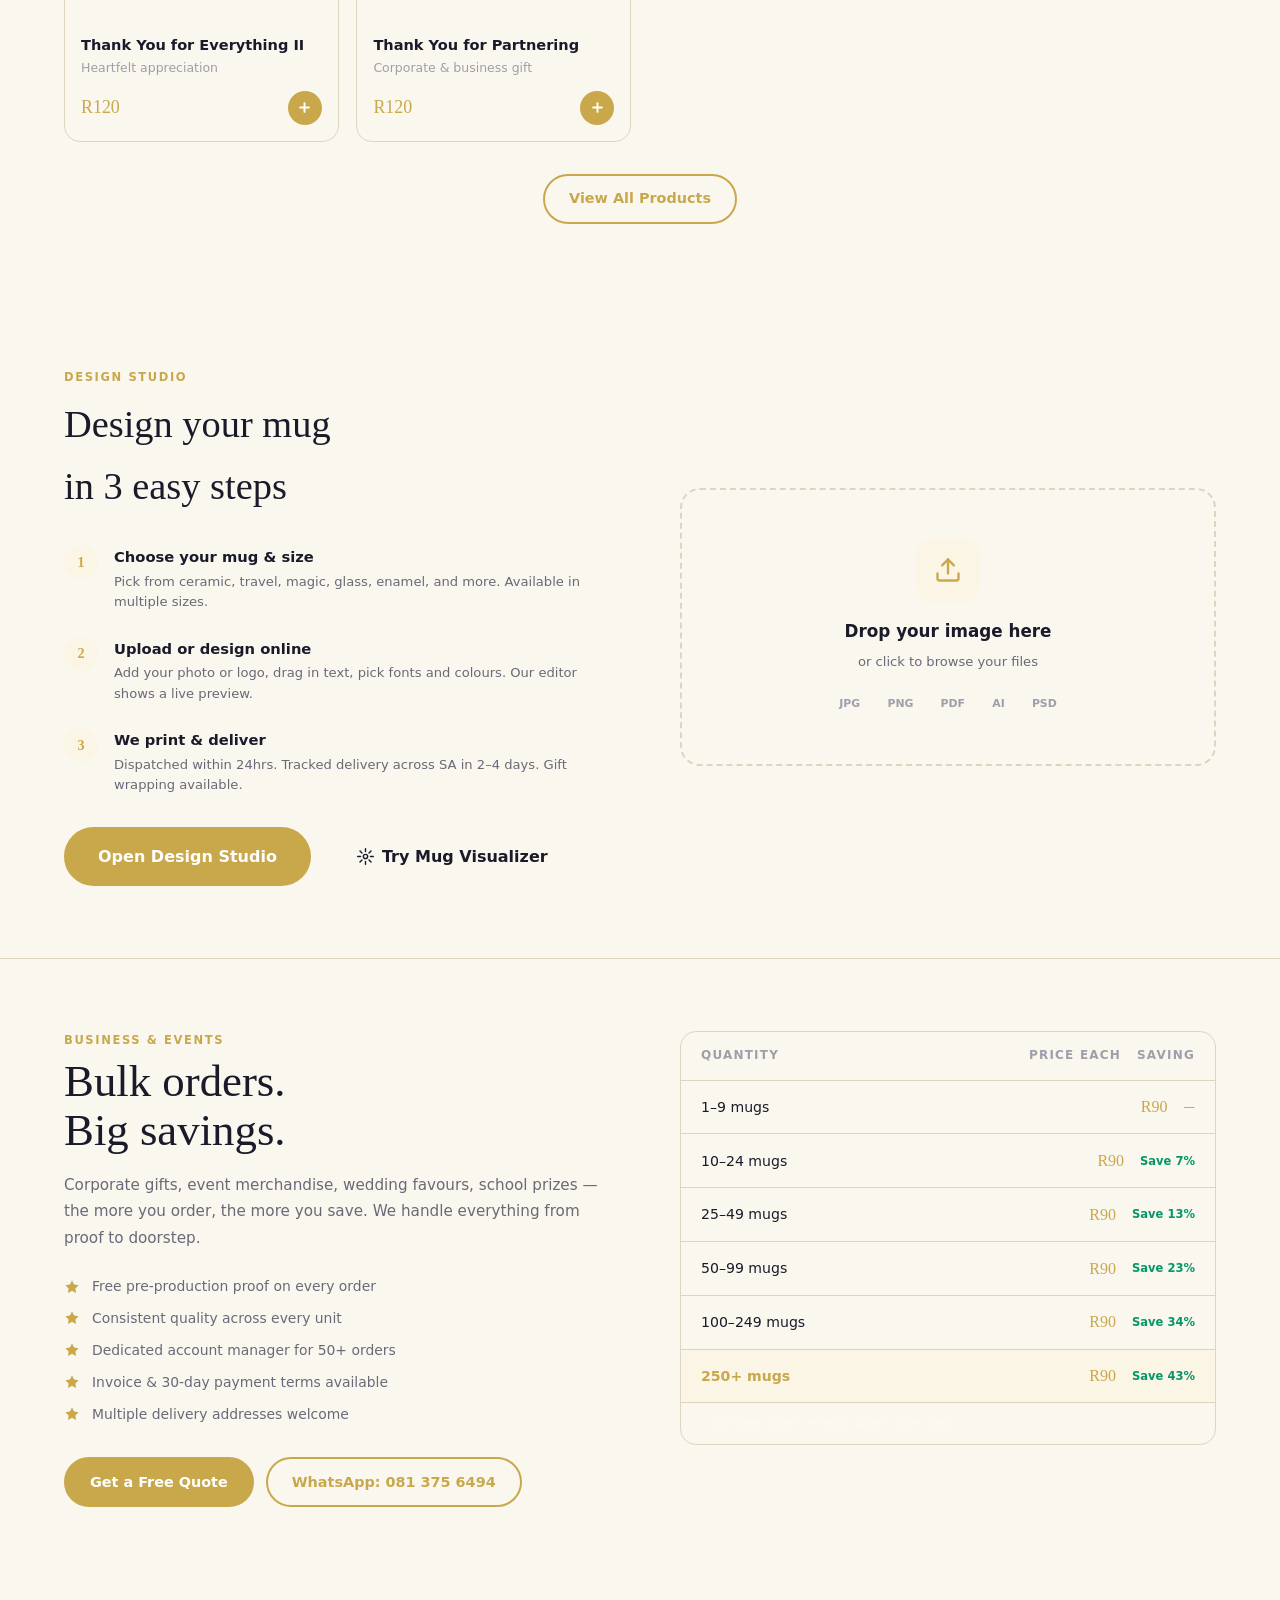
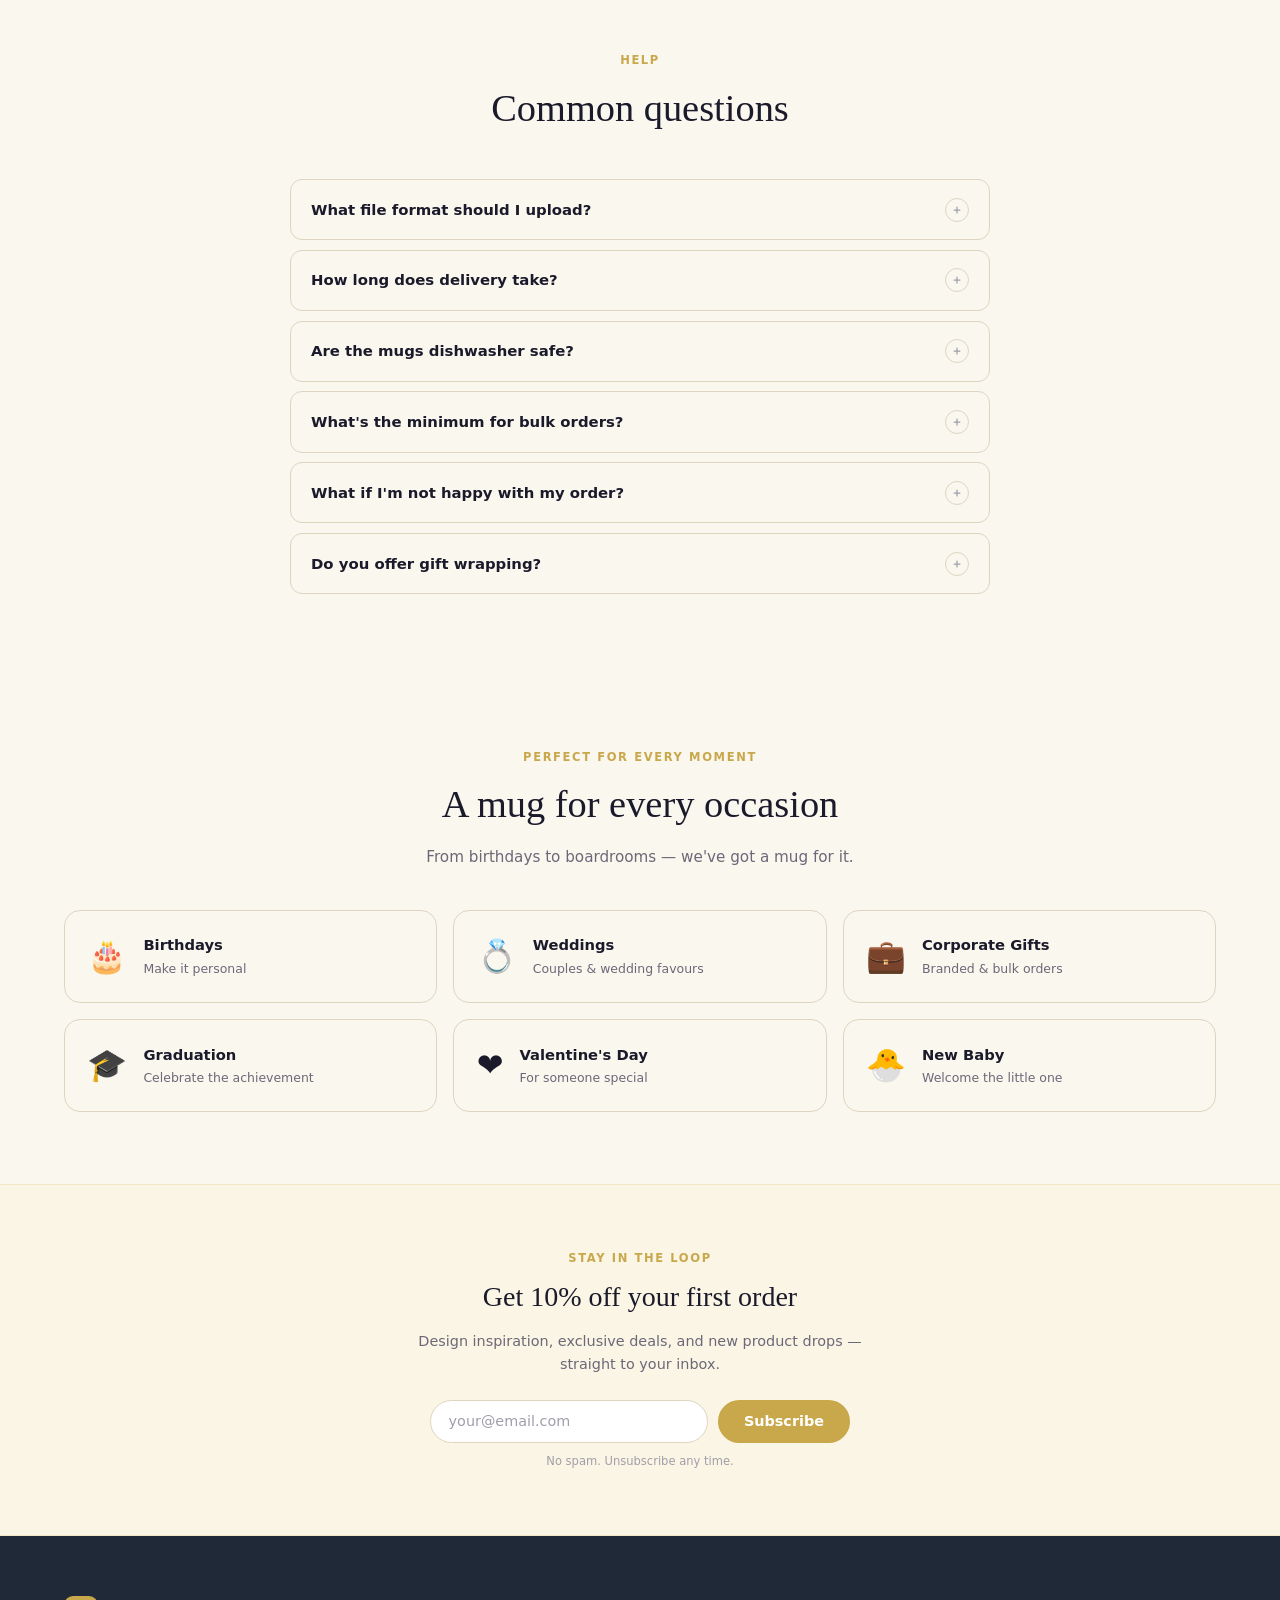
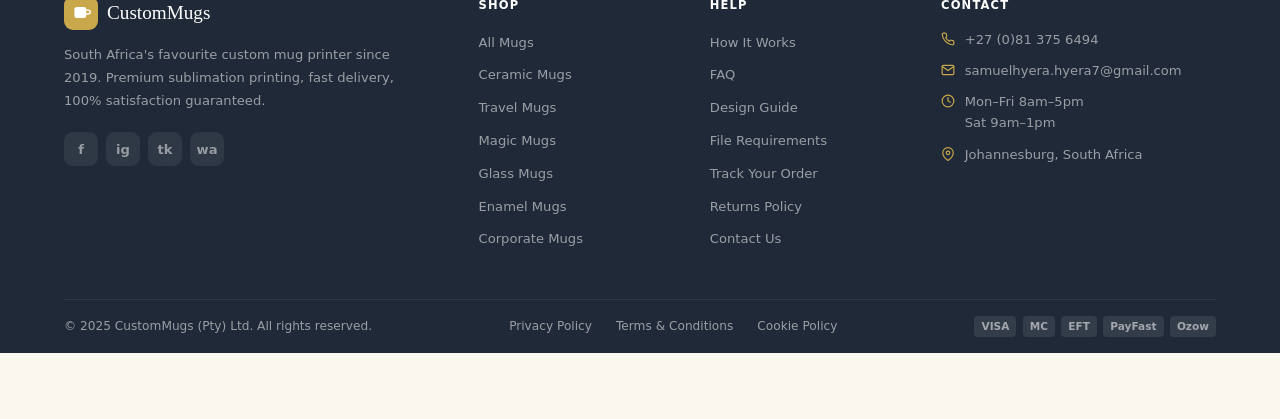
==== commit 2bce15d6: "Add interactive mug visualizer and link it from the design section - Created visualizer.html: a full" ====
--- a/index.html
+++ b/index.html
@@ -2264,7 +2264,13 @@
           <div><div class="ds-title">We print & deliver</div><div class="ds-body">Dispatched within 24hrs. Tracked delivery across SA in 2–4 days. Gift wrapping available.</div></div>
         </div>
       </div>
-      <a href="#upload-box" class="btn btn-pri btn-lg">Open Design Studio</a>
+      <div style="display:flex;gap:12px;flex-wrap:wrap;align-items:center">
+        <a href="#upload-box" class="btn btn-pri btn-lg">Open Design Studio</a>
+        <a href="visualizer.html" class="btn btn-sec btn-lg" style="display:inline-flex;align-items:center;gap:8px">
+          <svg width="18" height="18" viewBox="0 0 24 24" fill="none" stroke="currentColor" stroke-width="2" stroke-linecap="round" stroke-linejoin="round"><circle cx="12" cy="12" r="3"/><path d="M12 1v4M12 19v4M4.22 4.22l2.83 2.83M16.95 16.95l2.83 2.83M1 12h4M19 12h4M4.22 19.78l2.83-2.83M16.95 7.05l2.83-2.83"/></svg>
+          Try Mug Visualizer
+        </a>
+      </div>
     </div>
     <div>
       <div class="upload-box" id="upload-box">
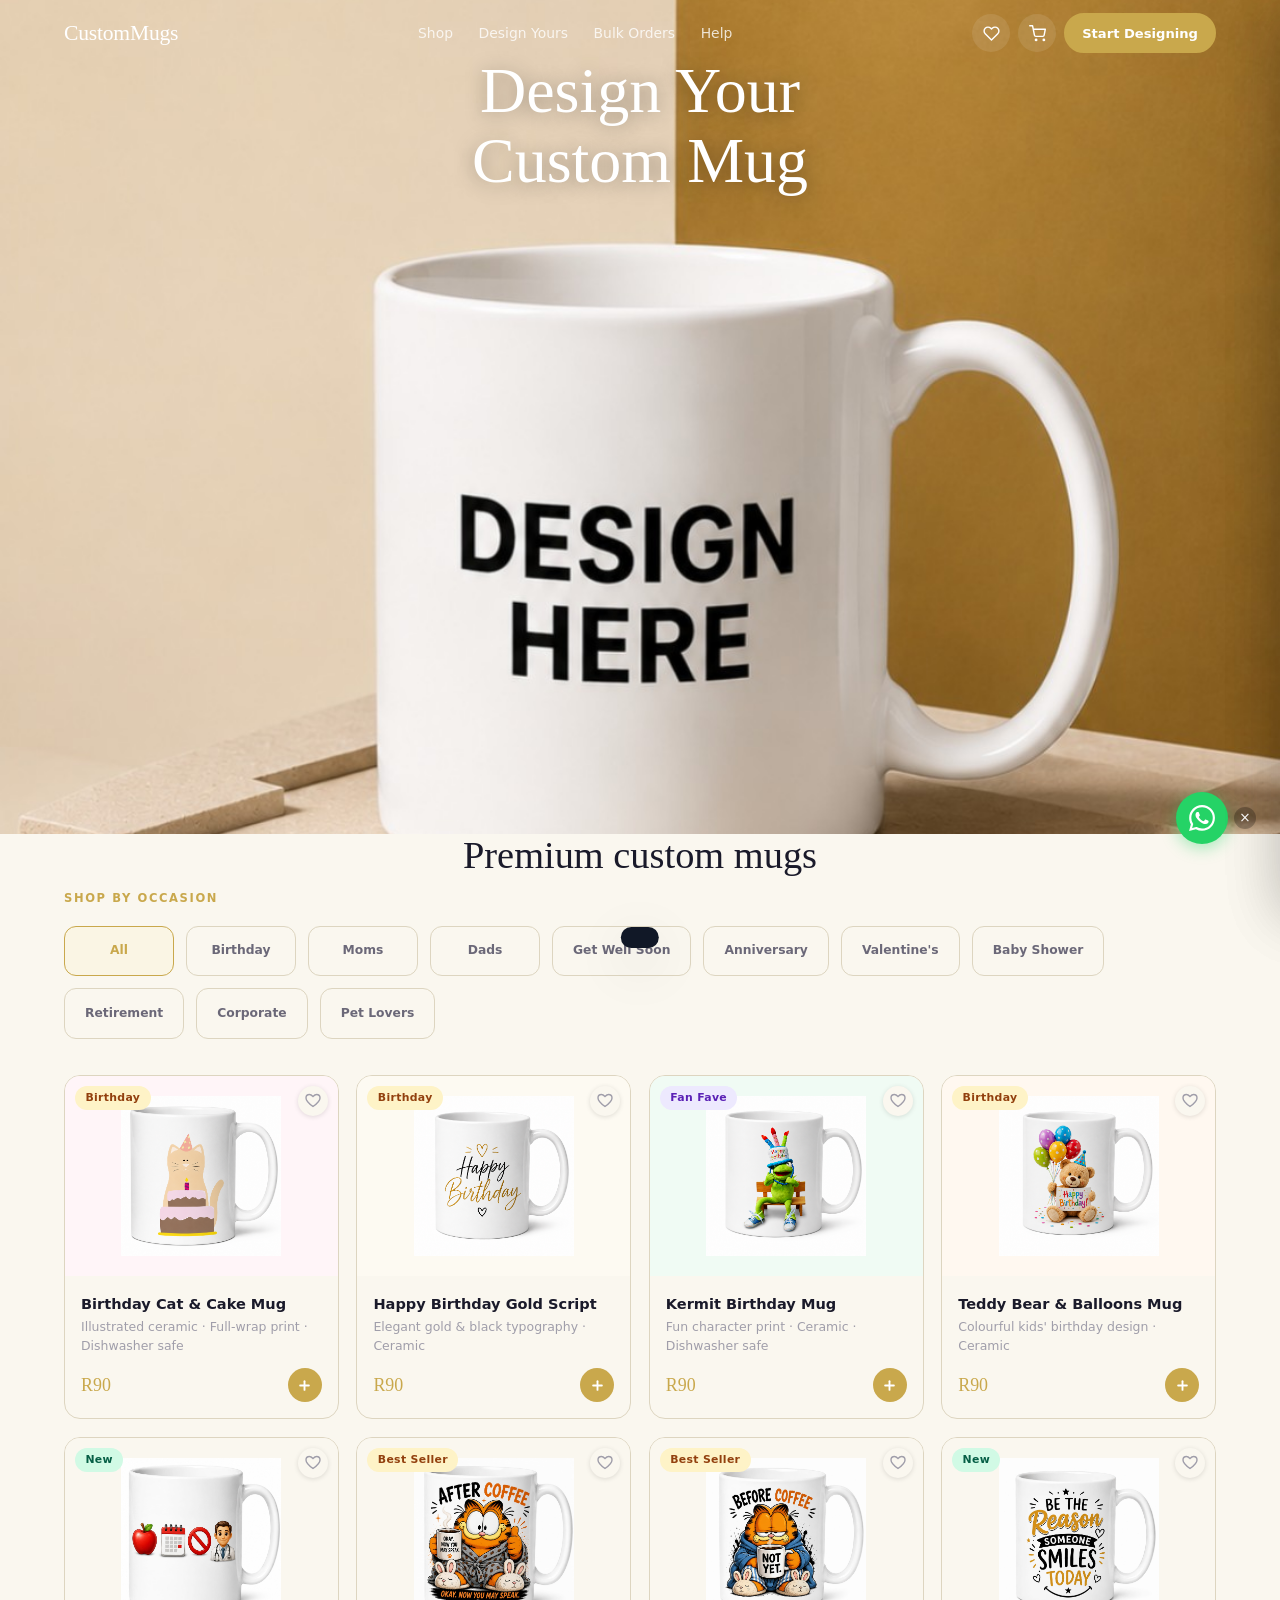
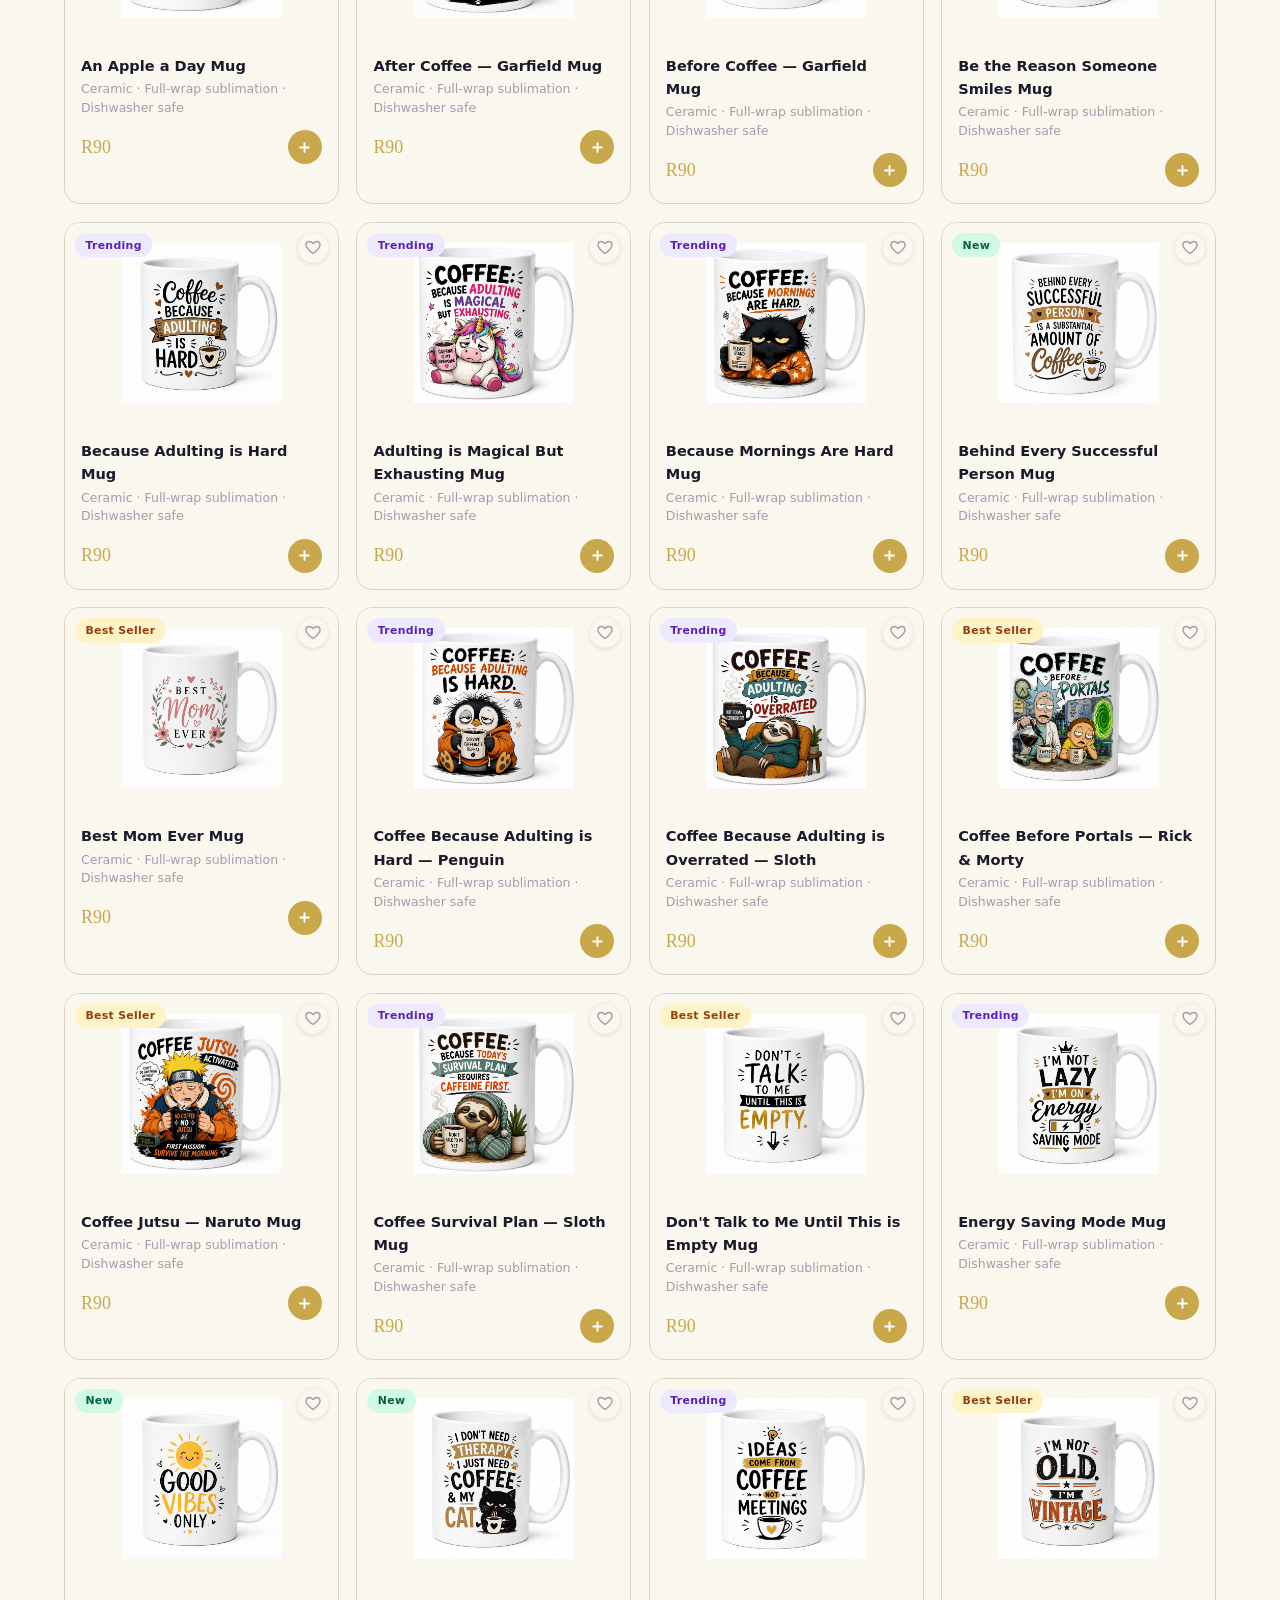
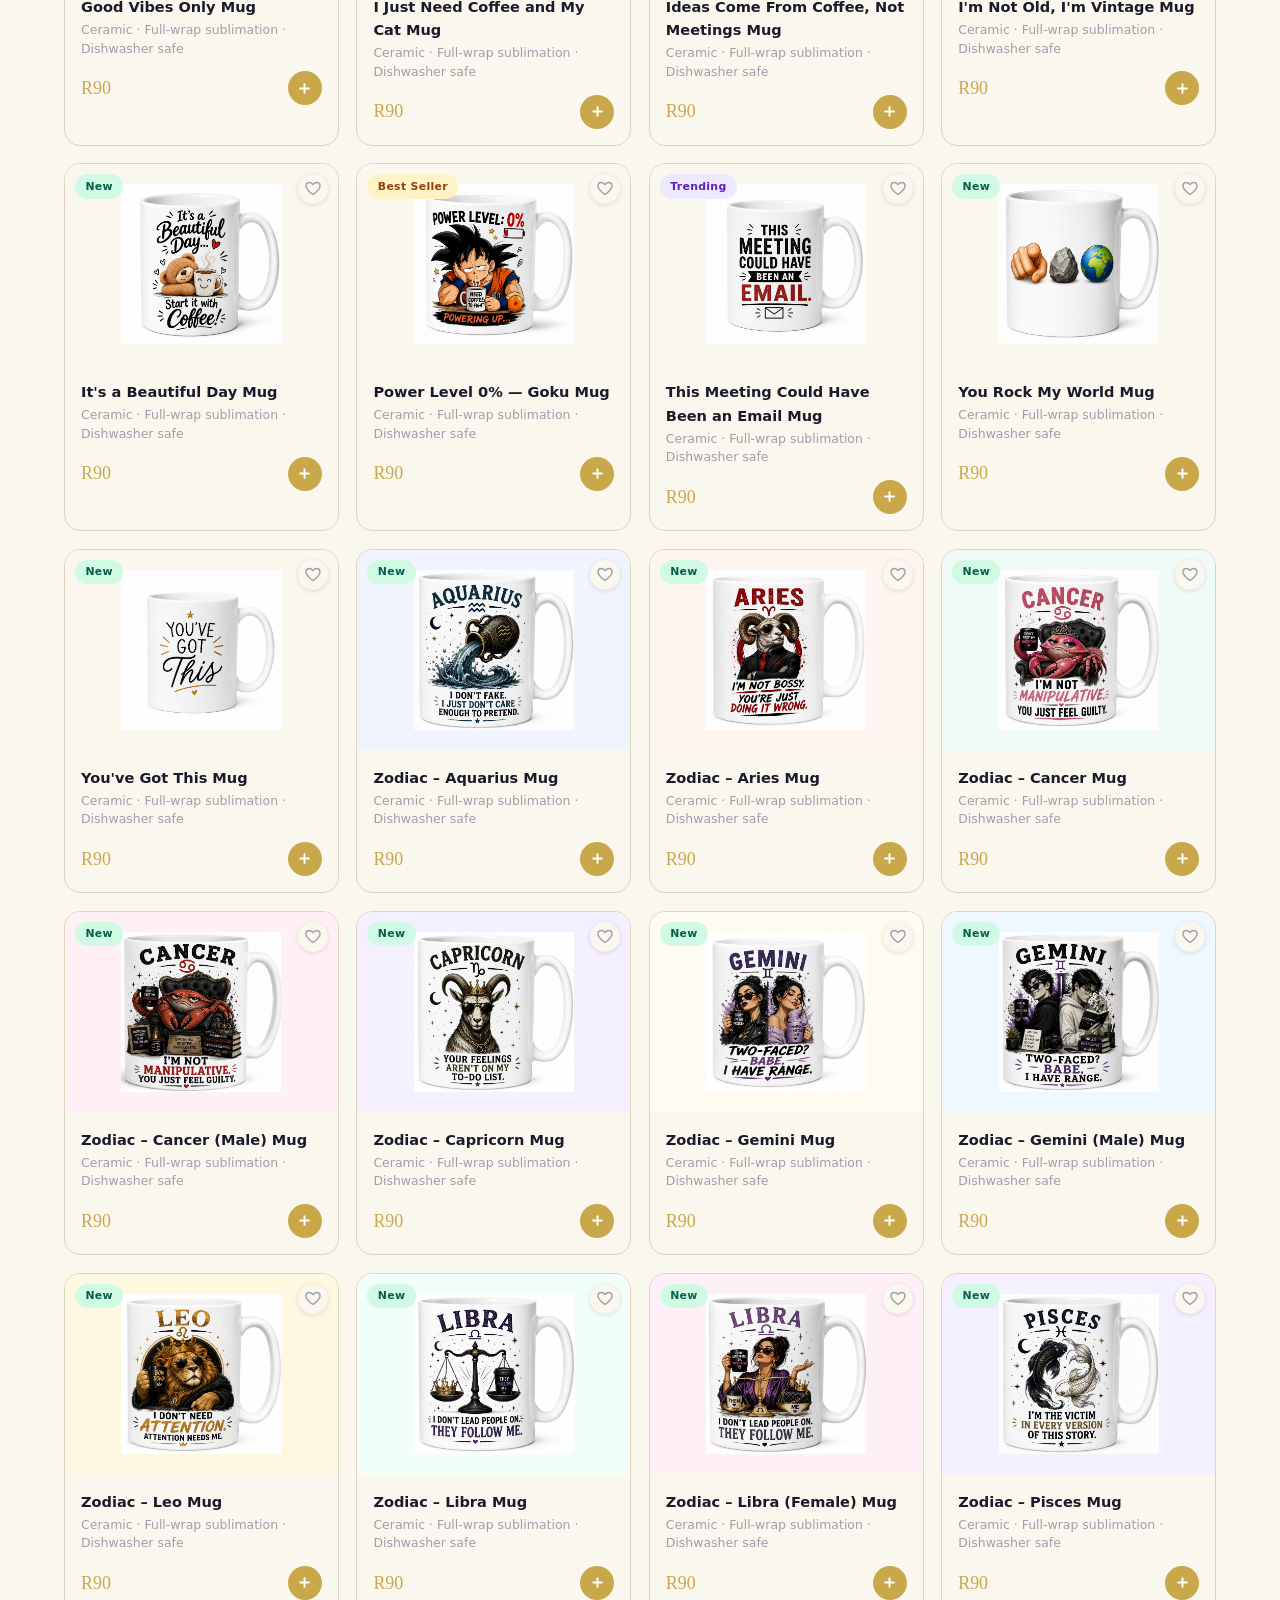
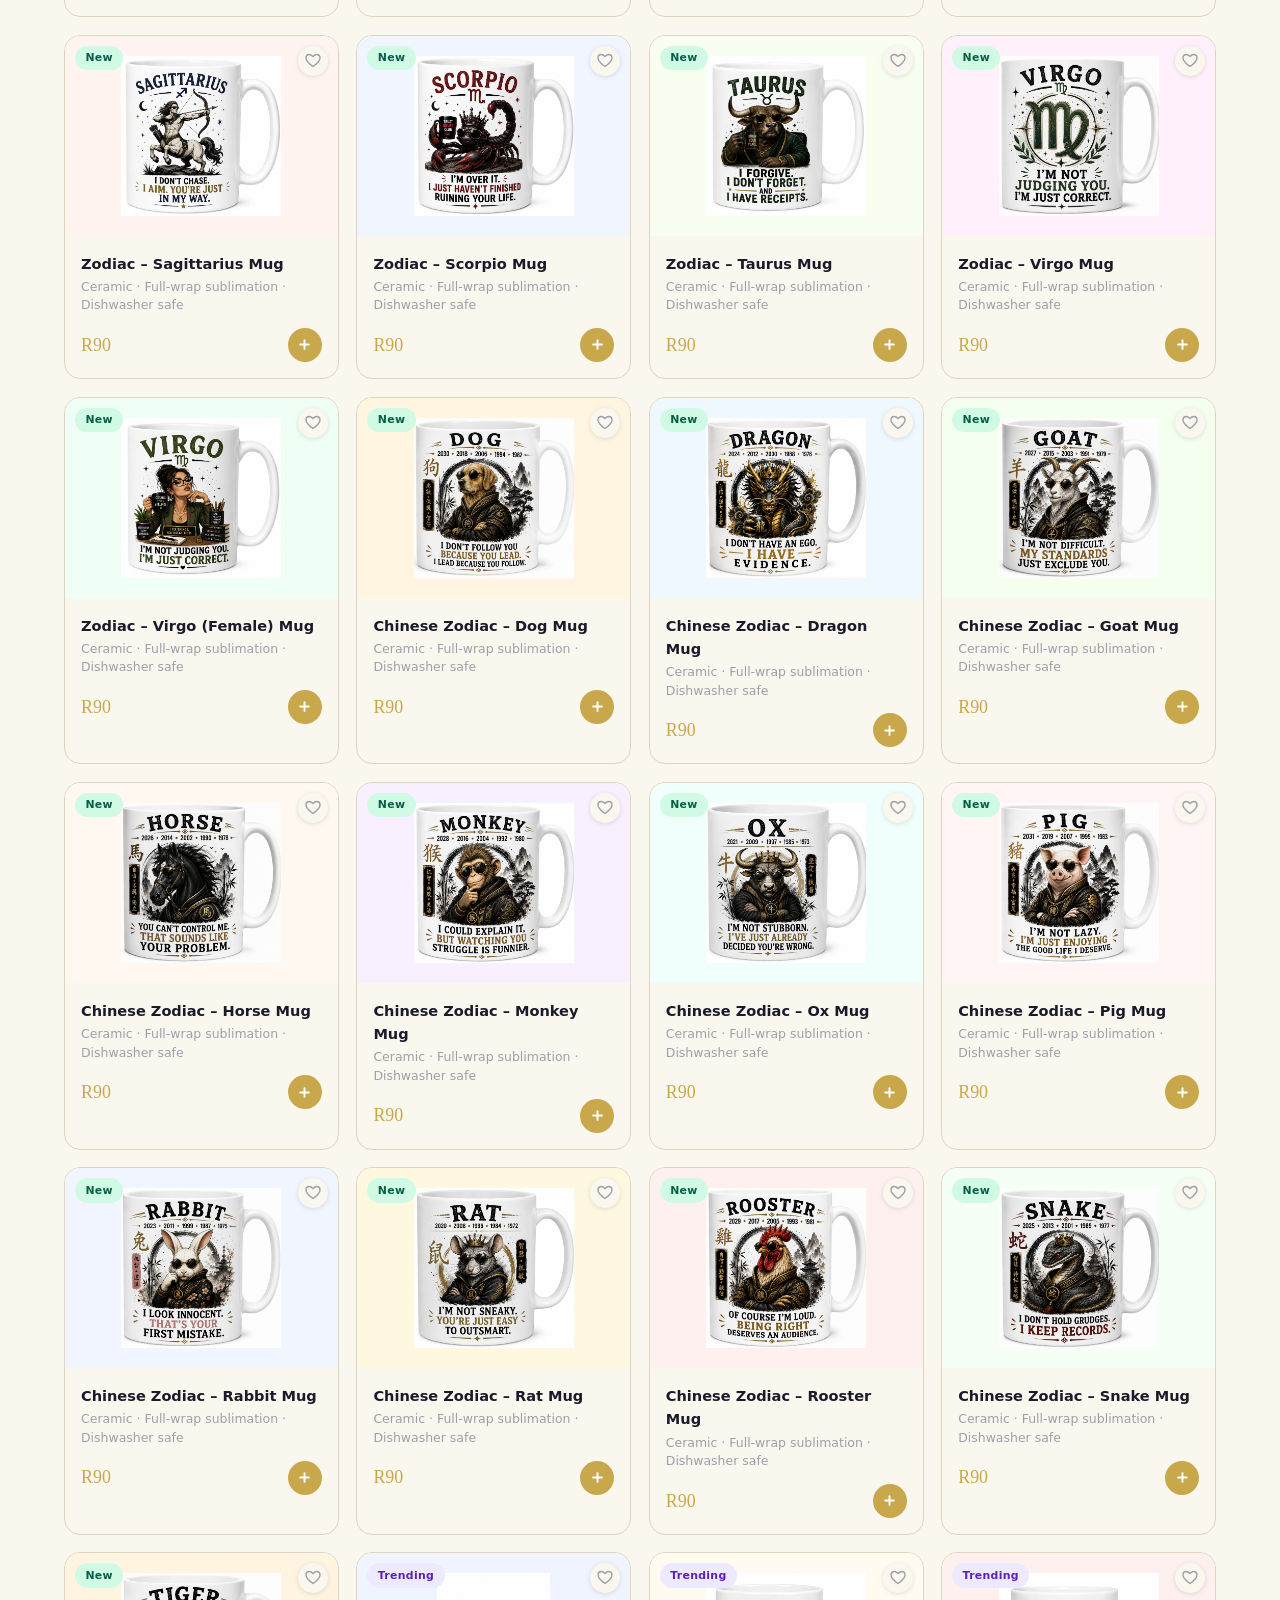
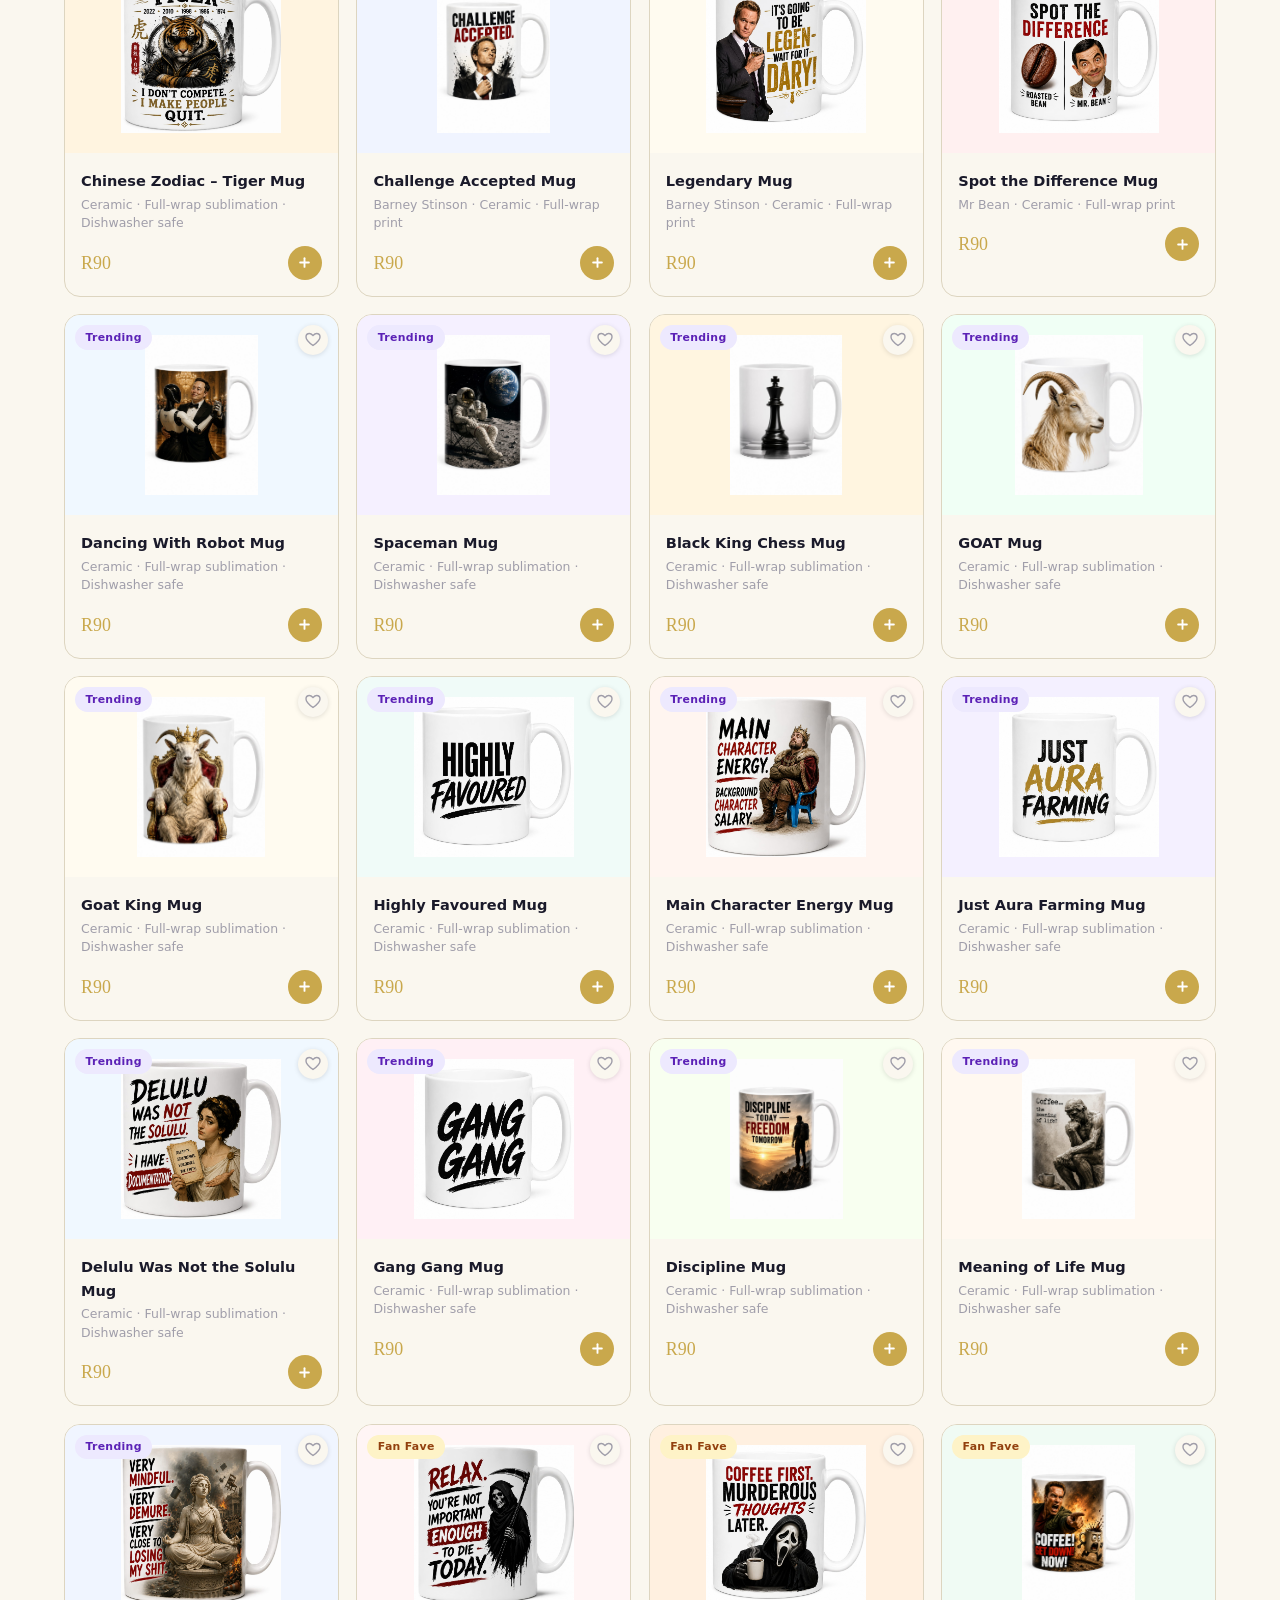
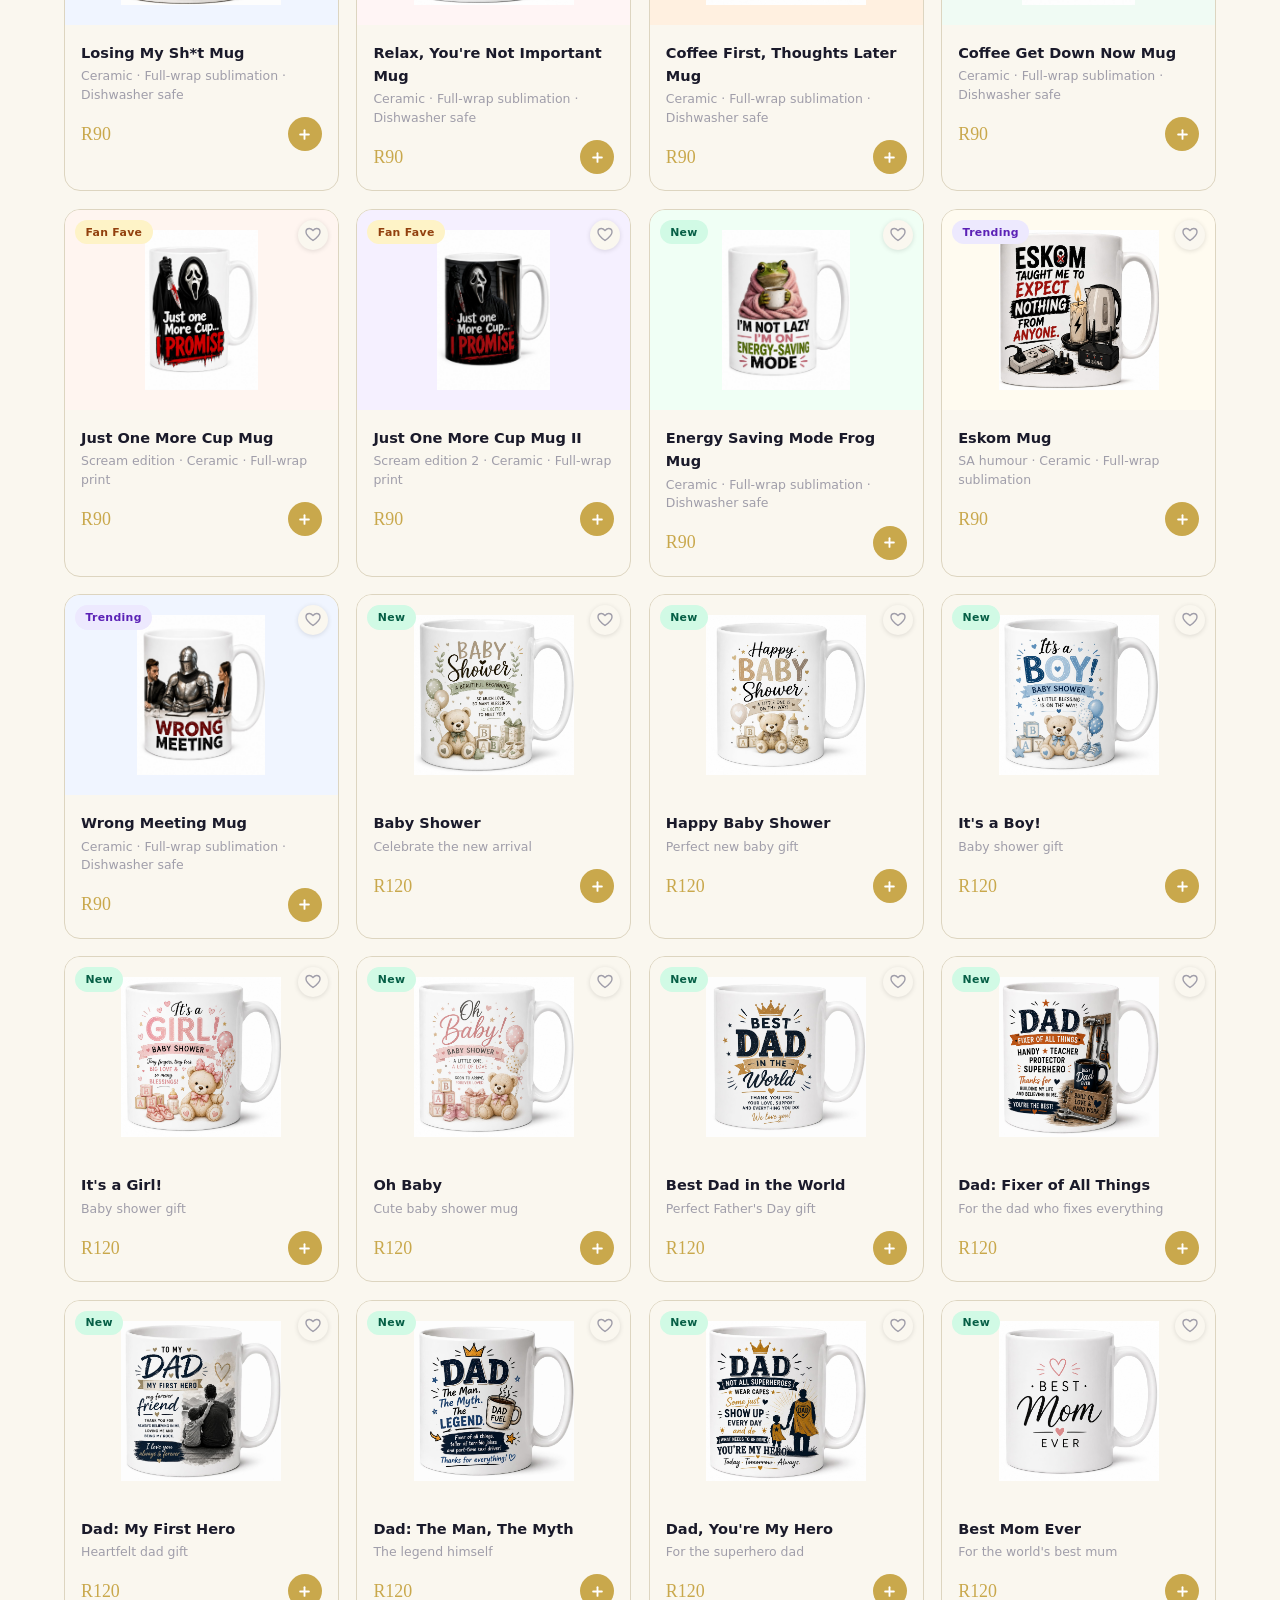
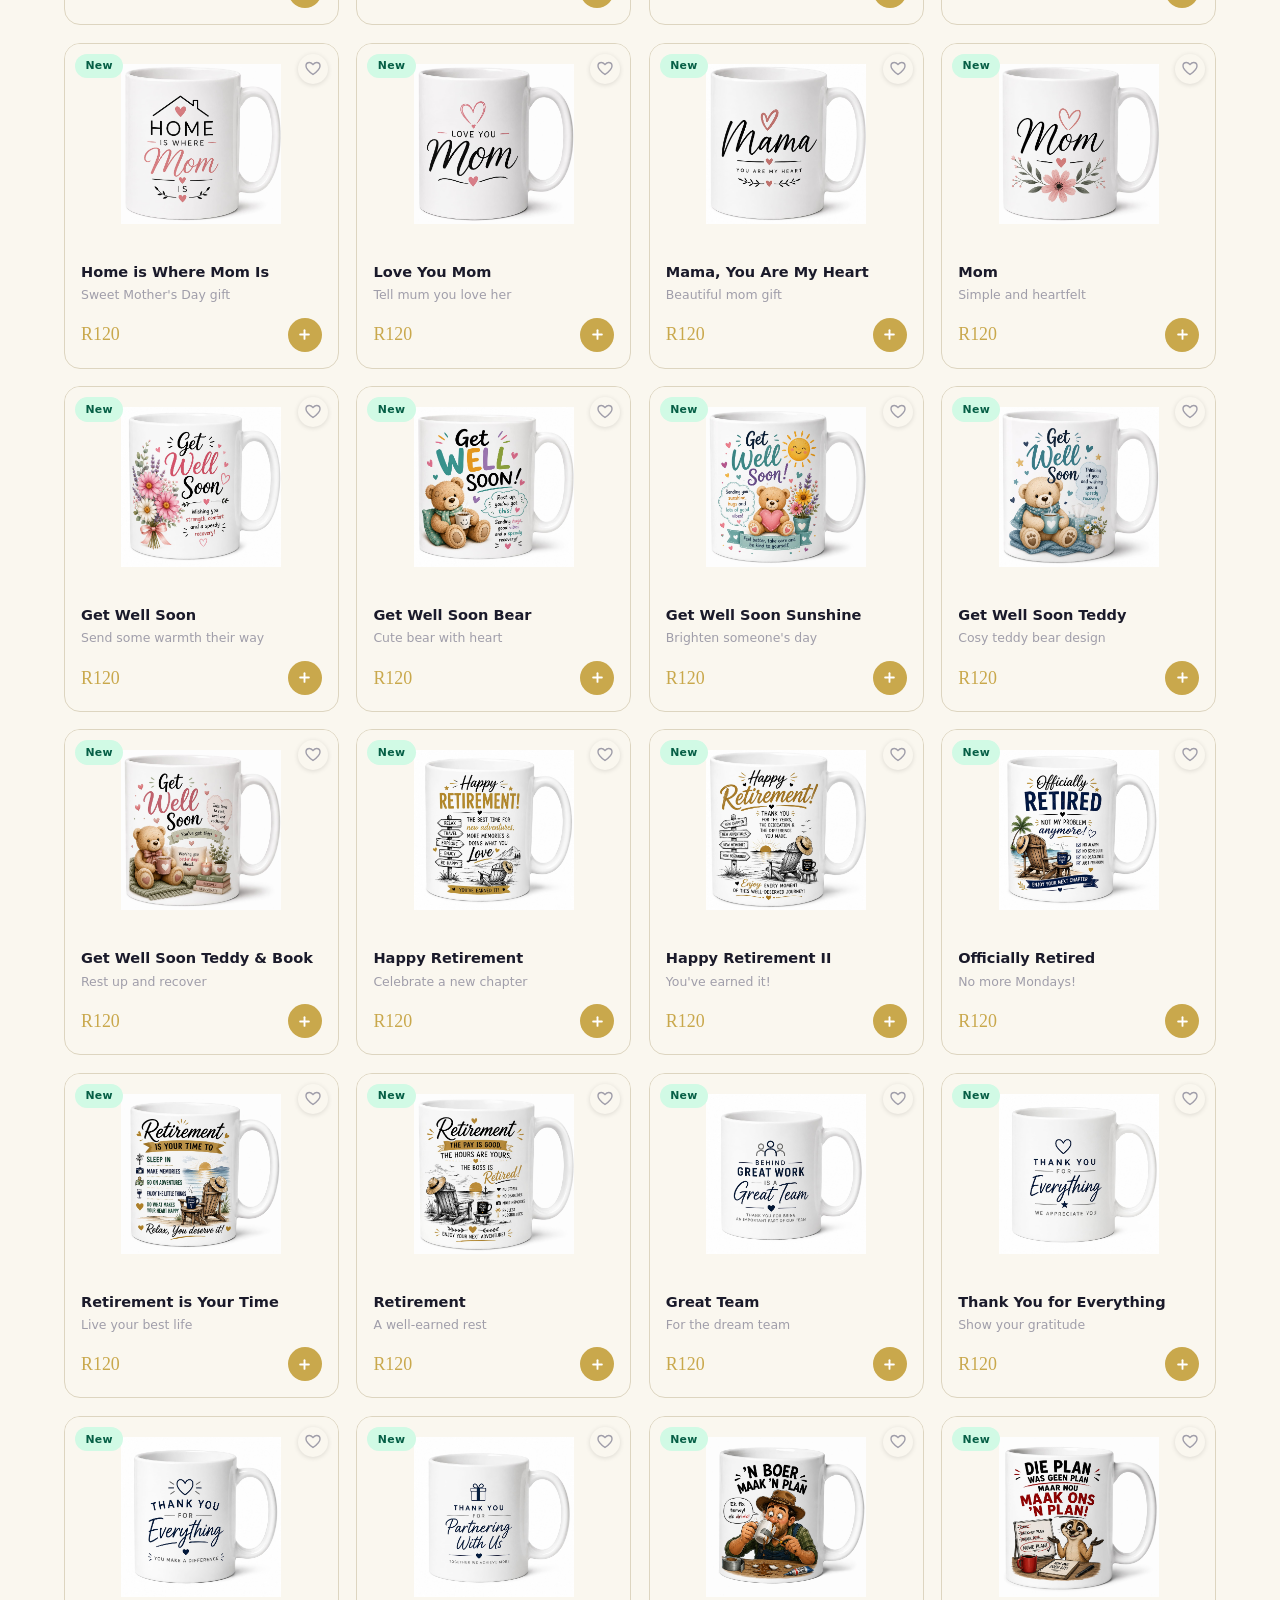
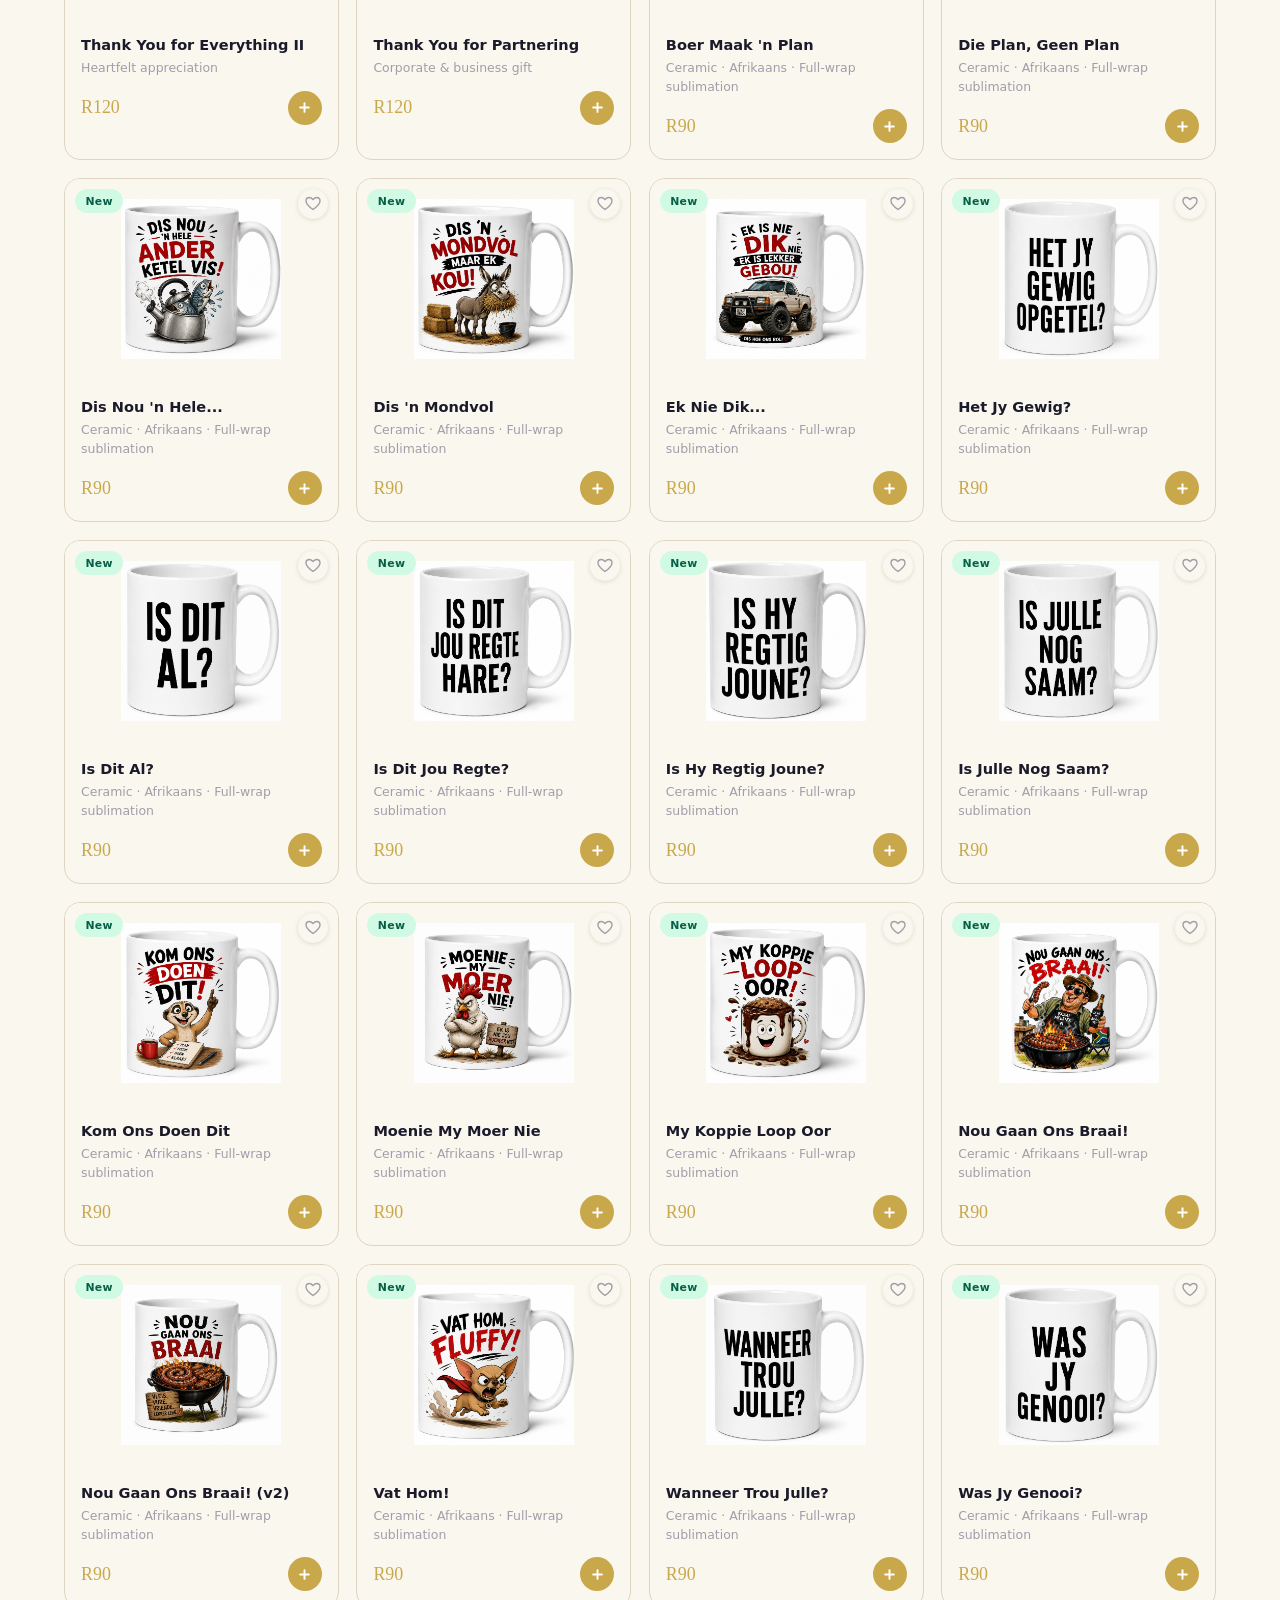
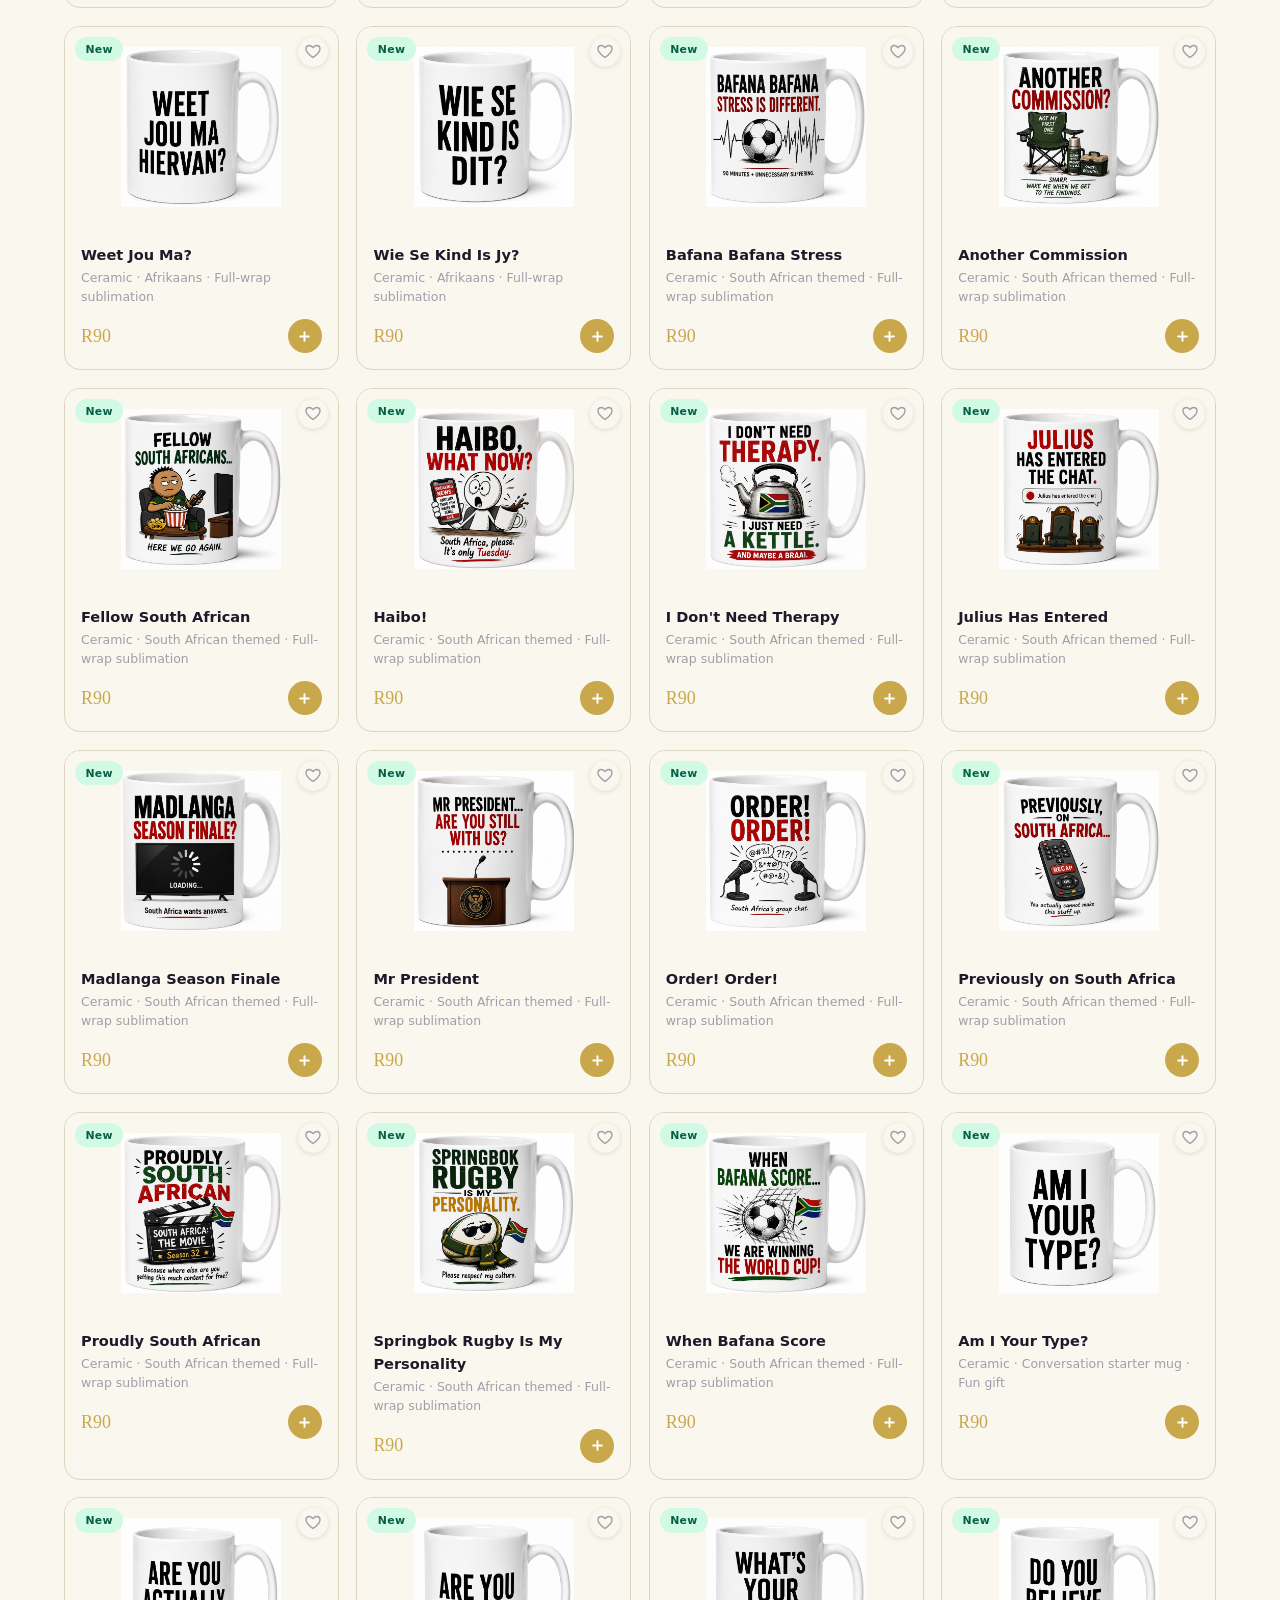
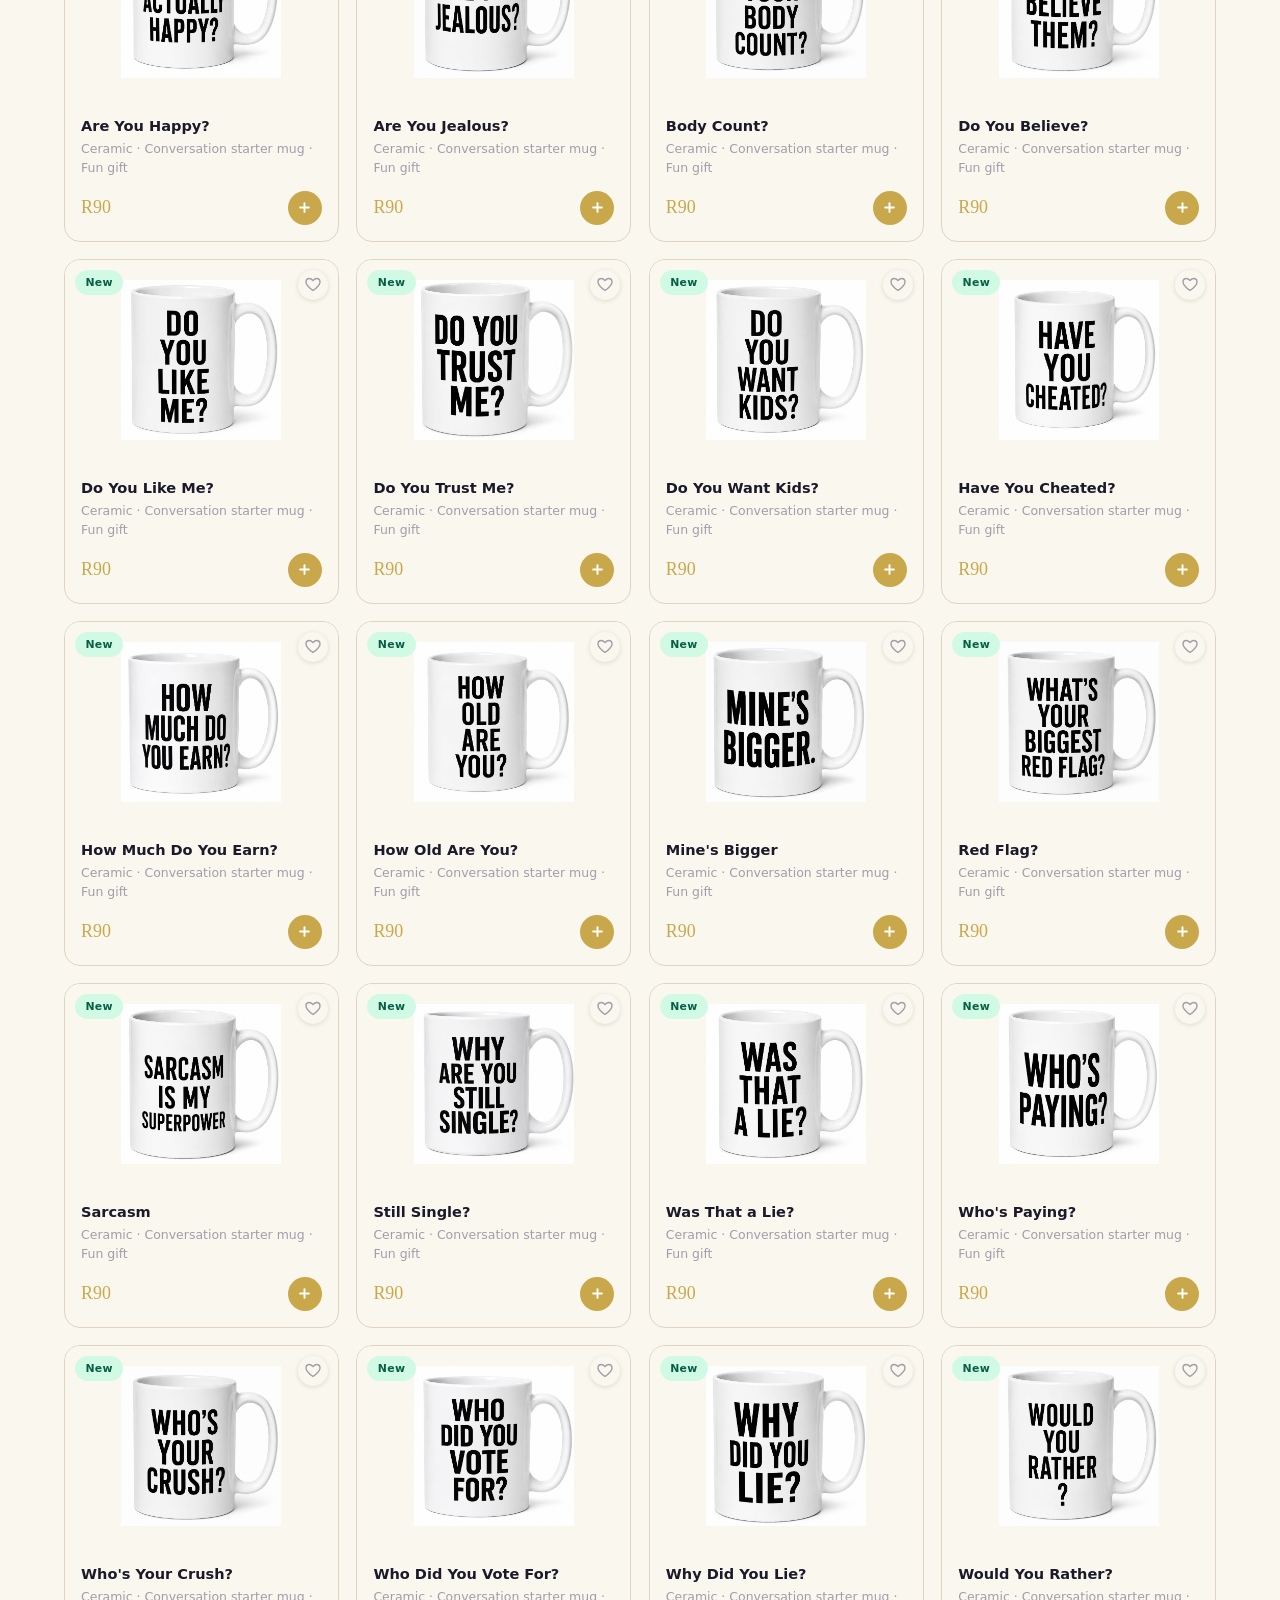
==== commit c5ab4a19: "Add 115 new mug products: Afrikaans, SA/ZA, Awkward, Pride, Metal, School, Simple design collections" ====
--- a/index.html
+++ b/index.html
@@ -2237,6 +2237,1846 @@
         </div>
       </article>
 
+      <article class="pc" data-cat="ceramic" data-occ="za afrikaans">
+        <div class="pc-img" style="background:#FAF7EF;display:flex;align-items:center;justify-content:center">
+          <span class="pc-badge b-new">New</span>
+          <button class="pc-wl" aria-label="Wishlist"><svg width="16" height="16" viewBox="0 0 16 16" fill="none"><path d="M8 13.5 C3 10 1 7 1 5 C1 2.5 2.5 1.5 4.5 1.5 C6 1.5 7 2.5 8 3.5 C9 2.5 10 1.5 11.5 1.5 C13.5 1.5 15 2.5 15 5 C15 7 13 10 8 13.5Z" stroke="currentColor" stroke-width="1.4" fill="none"/></svg></button>
+          <img src="/images/afrikaans-boer-maak-n-plan.jpg.png.jpeg" alt="Boer Maak 'n Plan" style="max-height:160px;max-width:100%;object-fit:contain">
+        </div>
+        <div class="pc-body">
+          <div class="pc-name">Boer Maak 'n Plan</div>
+          <div class="pc-desc">Ceramic · Afrikaans · Full-wrap sublimation</div>
+          <div class="pc-foot">
+            <span><span class="pc-price" data-p="90">R90</span></span>
+            <button class="pc-atc" aria-label="Add to cart"><svg viewBox="0 0 24 24" fill="none" stroke="currentColor" stroke-width="3" stroke-linecap="round"><line x1="12" y1="5" x2="12" y2="19"/><line x1="5" y1="12" x2="19" y2="12"/></svg></button>
+          </div>
+        </div>
+      </article>
+
+      <article class="pc" data-cat="ceramic" data-occ="za afrikaans">
+        <div class="pc-img" style="background:#FAF7EF;display:flex;align-items:center;justify-content:center">
+          <span class="pc-badge b-new">New</span>
+          <button class="pc-wl" aria-label="Wishlist"><svg width="16" height="16" viewBox="0 0 16 16" fill="none"><path d="M8 13.5 C3 10 1 7 1 5 C1 2.5 2.5 1.5 4.5 1.5 C6 1.5 7 2.5 8 3.5 C9 2.5 10 1.5 11.5 1.5 C13.5 1.5 15 2.5 15 5 C15 7 13 10 8 13.5Z" stroke="currentColor" stroke-width="1.4" fill="none"/></svg></button>
+          <img src="/images/afrikaans-die-plan-geen-plan.jpg.png.jpeg" alt="Die Plan, Geen Plan" style="max-height:160px;max-width:100%;object-fit:contain">
+        </div>
+        <div class="pc-body">
+          <div class="pc-name">Die Plan, Geen Plan</div>
+          <div class="pc-desc">Ceramic · Afrikaans · Full-wrap sublimation</div>
+          <div class="pc-foot">
+            <span><span class="pc-price" data-p="90">R90</span></span>
+            <button class="pc-atc" aria-label="Add to cart"><svg viewBox="0 0 24 24" fill="none" stroke="currentColor" stroke-width="3" stroke-linecap="round"><line x1="12" y1="5" x2="12" y2="19"/><line x1="5" y1="12" x2="19" y2="12"/></svg></button>
+          </div>
+        </div>
+      </article>
+
+      <article class="pc" data-cat="ceramic" data-occ="za afrikaans">
+        <div class="pc-img" style="background:#FAF7EF;display:flex;align-items:center;justify-content:center">
+          <span class="pc-badge b-new">New</span>
+          <button class="pc-wl" aria-label="Wishlist"><svg width="16" height="16" viewBox="0 0 16 16" fill="none"><path d="M8 13.5 C3 10 1 7 1 5 C1 2.5 2.5 1.5 4.5 1.5 C6 1.5 7 2.5 8 3.5 C9 2.5 10 1.5 11.5 1.5 C13.5 1.5 15 2.5 15 5 C15 7 13 10 8 13.5Z" stroke="currentColor" stroke-width="1.4" fill="none"/></svg></button>
+          <img src="/images/afrikaans-dis-nou-n-hele.jpg.png.jpeg" alt="Dis Nou 'n Hele..." style="max-height:160px;max-width:100%;object-fit:contain">
+        </div>
+        <div class="pc-body">
+          <div class="pc-name">Dis Nou 'n Hele...</div>
+          <div class="pc-desc">Ceramic · Afrikaans · Full-wrap sublimation</div>
+          <div class="pc-foot">
+            <span><span class="pc-price" data-p="90">R90</span></span>
+            <button class="pc-atc" aria-label="Add to cart"><svg viewBox="0 0 24 24" fill="none" stroke="currentColor" stroke-width="3" stroke-linecap="round"><line x1="12" y1="5" x2="12" y2="19"/><line x1="5" y1="12" x2="19" y2="12"/></svg></button>
+          </div>
+        </div>
+      </article>
+
+      <article class="pc" data-cat="ceramic" data-occ="za afrikaans">
+        <div class="pc-img" style="background:#FAF7EF;display:flex;align-items:center;justify-content:center">
+          <span class="pc-badge b-new">New</span>
+          <button class="pc-wl" aria-label="Wishlist"><svg width="16" height="16" viewBox="0 0 16 16" fill="none"><path d="M8 13.5 C3 10 1 7 1 5 C1 2.5 2.5 1.5 4.5 1.5 C6 1.5 7 2.5 8 3.5 C9 2.5 10 1.5 11.5 1.5 C13.5 1.5 15 2.5 15 5 C15 7 13 10 8 13.5Z" stroke="currentColor" stroke-width="1.4" fill="none"/></svg></button>
+          <img src="/images/afrikaans-dis-%C3%B1-mondvol.jpg.png.jpeg" alt="Dis 'n Mondvol" style="max-height:160px;max-width:100%;object-fit:contain">
+        </div>
+        <div class="pc-body">
+          <div class="pc-name">Dis 'n Mondvol</div>
+          <div class="pc-desc">Ceramic · Afrikaans · Full-wrap sublimation</div>
+          <div class="pc-foot">
+            <span><span class="pc-price" data-p="90">R90</span></span>
+            <button class="pc-atc" aria-label="Add to cart"><svg viewBox="0 0 24 24" fill="none" stroke="currentColor" stroke-width="3" stroke-linecap="round"><line x1="12" y1="5" x2="12" y2="19"/><line x1="5" y1="12" x2="19" y2="12"/></svg></button>
+          </div>
+        </div>
+      </article>
+
+      <article class="pc" data-cat="ceramic" data-occ="za afrikaans">
+        <div class="pc-img" style="background:#FAF7EF;display:flex;align-items:center;justify-content:center">
+          <span class="pc-badge b-new">New</span>
+          <button class="pc-wl" aria-label="Wishlist"><svg width="16" height="16" viewBox="0 0 16 16" fill="none"><path d="M8 13.5 C3 10 1 7 1 5 C1 2.5 2.5 1.5 4.5 1.5 C6 1.5 7 2.5 8 3.5 C9 2.5 10 1.5 11.5 1.5 C13.5 1.5 15 2.5 15 5 C15 7 13 10 8 13.5Z" stroke="currentColor" stroke-width="1.4" fill="none"/></svg></button>
+          <img src="/images/afrikaans-ek-nie-dik.jpg.png.jpeg" alt="Ek Nie Dik..." style="max-height:160px;max-width:100%;object-fit:contain">
+        </div>
+        <div class="pc-body">
+          <div class="pc-name">Ek Nie Dik...</div>
+          <div class="pc-desc">Ceramic · Afrikaans · Full-wrap sublimation</div>
+          <div class="pc-foot">
+            <span><span class="pc-price" data-p="90">R90</span></span>
+            <button class="pc-atc" aria-label="Add to cart"><svg viewBox="0 0 24 24" fill="none" stroke="currentColor" stroke-width="3" stroke-linecap="round"><line x1="12" y1="5" x2="12" y2="19"/><line x1="5" y1="12" x2="19" y2="12"/></svg></button>
+          </div>
+        </div>
+      </article>
+
+      <article class="pc" data-cat="ceramic" data-occ="za afrikaans">
+        <div class="pc-img" style="background:#FAF7EF;display:flex;align-items:center;justify-content:center">
+          <span class="pc-badge b-new">New</span>
+          <button class="pc-wl" aria-label="Wishlist"><svg width="16" height="16" viewBox="0 0 16 16" fill="none"><path d="M8 13.5 C3 10 1 7 1 5 C1 2.5 2.5 1.5 4.5 1.5 C6 1.5 7 2.5 8 3.5 C9 2.5 10 1.5 11.5 1.5 C13.5 1.5 15 2.5 15 5 C15 7 13 10 8 13.5Z" stroke="currentColor" stroke-width="1.4" fill="none"/></svg></button>
+          <img src="/images/afrikaans-het-jy-gewig.jpg.png.jpeg" alt="Het Jy Gewig?" style="max-height:160px;max-width:100%;object-fit:contain">
+        </div>
+        <div class="pc-body">
+          <div class="pc-name">Het Jy Gewig?</div>
+          <div class="pc-desc">Ceramic · Afrikaans · Full-wrap sublimation</div>
+          <div class="pc-foot">
+            <span><span class="pc-price" data-p="90">R90</span></span>
+            <button class="pc-atc" aria-label="Add to cart"><svg viewBox="0 0 24 24" fill="none" stroke="currentColor" stroke-width="3" stroke-linecap="round"><line x1="12" y1="5" x2="12" y2="19"/><line x1="5" y1="12" x2="19" y2="12"/></svg></button>
+          </div>
+        </div>
+      </article>
+
+      <article class="pc" data-cat="ceramic" data-occ="za afrikaans">
+        <div class="pc-img" style="background:#FAF7EF;display:flex;align-items:center;justify-content:center">
+          <span class="pc-badge b-new">New</span>
+          <button class="pc-wl" aria-label="Wishlist"><svg width="16" height="16" viewBox="0 0 16 16" fill="none"><path d="M8 13.5 C3 10 1 7 1 5 C1 2.5 2.5 1.5 4.5 1.5 C6 1.5 7 2.5 8 3.5 C9 2.5 10 1.5 11.5 1.5 C13.5 1.5 15 2.5 15 5 C15 7 13 10 8 13.5Z" stroke="currentColor" stroke-width="1.4" fill="none"/></svg></button>
+          <img src="/images/afrikaans-is-dit-al.jpg.png.jpeg" alt="Is Dit Al?" style="max-height:160px;max-width:100%;object-fit:contain">
+        </div>
+        <div class="pc-body">
+          <div class="pc-name">Is Dit Al?</div>
+          <div class="pc-desc">Ceramic · Afrikaans · Full-wrap sublimation</div>
+          <div class="pc-foot">
+            <span><span class="pc-price" data-p="90">R90</span></span>
+            <button class="pc-atc" aria-label="Add to cart"><svg viewBox="0 0 24 24" fill="none" stroke="currentColor" stroke-width="3" stroke-linecap="round"><line x1="12" y1="5" x2="12" y2="19"/><line x1="5" y1="12" x2="19" y2="12"/></svg></button>
+          </div>
+        </div>
+      </article>
+
+      <article class="pc" data-cat="ceramic" data-occ="za afrikaans">
+        <div class="pc-img" style="background:#FAF7EF;display:flex;align-items:center;justify-content:center">
+          <span class="pc-badge b-new">New</span>
+          <button class="pc-wl" aria-label="Wishlist"><svg width="16" height="16" viewBox="0 0 16 16" fill="none"><path d="M8 13.5 C3 10 1 7 1 5 C1 2.5 2.5 1.5 4.5 1.5 C6 1.5 7 2.5 8 3.5 C9 2.5 10 1.5 11.5 1.5 C13.5 1.5 15 2.5 15 5 C15 7 13 10 8 13.5Z" stroke="currentColor" stroke-width="1.4" fill="none"/></svg></button>
+          <img src="/images/afrikaans-is-dit-jou-regte.jpg.png.jpeg" alt="Is Dit Jou Regte?" style="max-height:160px;max-width:100%;object-fit:contain">
+        </div>
+        <div class="pc-body">
+          <div class="pc-name">Is Dit Jou Regte?</div>
+          <div class="pc-desc">Ceramic · Afrikaans · Full-wrap sublimation</div>
+          <div class="pc-foot">
+            <span><span class="pc-price" data-p="90">R90</span></span>
+            <button class="pc-atc" aria-label="Add to cart"><svg viewBox="0 0 24 24" fill="none" stroke="currentColor" stroke-width="3" stroke-linecap="round"><line x1="12" y1="5" x2="12" y2="19"/><line x1="5" y1="12" x2="19" y2="12"/></svg></button>
+          </div>
+        </div>
+      </article>
+
+      <article class="pc" data-cat="ceramic" data-occ="za afrikaans">
+        <div class="pc-img" style="background:#FAF7EF;display:flex;align-items:center;justify-content:center">
+          <span class="pc-badge b-new">New</span>
+          <button class="pc-wl" aria-label="Wishlist"><svg width="16" height="16" viewBox="0 0 16 16" fill="none"><path d="M8 13.5 C3 10 1 7 1 5 C1 2.5 2.5 1.5 4.5 1.5 C6 1.5 7 2.5 8 3.5 C9 2.5 10 1.5 11.5 1.5 C13.5 1.5 15 2.5 15 5 C15 7 13 10 8 13.5Z" stroke="currentColor" stroke-width="1.4" fill="none"/></svg></button>
+          <img src="/images/afrikaans-is-hy-regtig-joune.jpg.png.jpeg" alt="Is Hy Regtig Joune?" style="max-height:160px;max-width:100%;object-fit:contain">
+        </div>
+        <div class="pc-body">
+          <div class="pc-name">Is Hy Regtig Joune?</div>
+          <div class="pc-desc">Ceramic · Afrikaans · Full-wrap sublimation</div>
+          <div class="pc-foot">
+            <span><span class="pc-price" data-p="90">R90</span></span>
+            <button class="pc-atc" aria-label="Add to cart"><svg viewBox="0 0 24 24" fill="none" stroke="currentColor" stroke-width="3" stroke-linecap="round"><line x1="12" y1="5" x2="12" y2="19"/><line x1="5" y1="12" x2="19" y2="12"/></svg></button>
+          </div>
+        </div>
+      </article>
+
+      <article class="pc" data-cat="ceramic" data-occ="za afrikaans">
+        <div class="pc-img" style="background:#FAF7EF;display:flex;align-items:center;justify-content:center">
+          <span class="pc-badge b-new">New</span>
+          <button class="pc-wl" aria-label="Wishlist"><svg width="16" height="16" viewBox="0 0 16 16" fill="none"><path d="M8 13.5 C3 10 1 7 1 5 C1 2.5 2.5 1.5 4.5 1.5 C6 1.5 7 2.5 8 3.5 C9 2.5 10 1.5 11.5 1.5 C13.5 1.5 15 2.5 15 5 C15 7 13 10 8 13.5Z" stroke="currentColor" stroke-width="1.4" fill="none"/></svg></button>
+          <img src="/images/afrikaans-is-julle-nog-saam.jpg.png.jpeg" alt="Is Julle Nog Saam?" style="max-height:160px;max-width:100%;object-fit:contain">
+        </div>
+        <div class="pc-body">
+          <div class="pc-name">Is Julle Nog Saam?</div>
+          <div class="pc-desc">Ceramic · Afrikaans · Full-wrap sublimation</div>
+          <div class="pc-foot">
+            <span><span class="pc-price" data-p="90">R90</span></span>
+            <button class="pc-atc" aria-label="Add to cart"><svg viewBox="0 0 24 24" fill="none" stroke="currentColor" stroke-width="3" stroke-linecap="round"><line x1="12" y1="5" x2="12" y2="19"/><line x1="5" y1="12" x2="19" y2="12"/></svg></button>
+          </div>
+        </div>
+      </article>
+
+      <article class="pc" data-cat="ceramic" data-occ="za afrikaans">
+        <div class="pc-img" style="background:#FAF7EF;display:flex;align-items:center;justify-content:center">
+          <span class="pc-badge b-new">New</span>
+          <button class="pc-wl" aria-label="Wishlist"><svg width="16" height="16" viewBox="0 0 16 16" fill="none"><path d="M8 13.5 C3 10 1 7 1 5 C1 2.5 2.5 1.5 4.5 1.5 C6 1.5 7 2.5 8 3.5 C9 2.5 10 1.5 11.5 1.5 C13.5 1.5 15 2.5 15 5 C15 7 13 10 8 13.5Z" stroke="currentColor" stroke-width="1.4" fill="none"/></svg></button>
+          <img src="/images/afrikaans-kom-ons-doen.jpg.png.jpeg" alt="Kom Ons Doen Dit" style="max-height:160px;max-width:100%;object-fit:contain">
+        </div>
+        <div class="pc-body">
+          <div class="pc-name">Kom Ons Doen Dit</div>
+          <div class="pc-desc">Ceramic · Afrikaans · Full-wrap sublimation</div>
+          <div class="pc-foot">
+            <span><span class="pc-price" data-p="90">R90</span></span>
+            <button class="pc-atc" aria-label="Add to cart"><svg viewBox="0 0 24 24" fill="none" stroke="currentColor" stroke-width="3" stroke-linecap="round"><line x1="12" y1="5" x2="12" y2="19"/><line x1="5" y1="12" x2="19" y2="12"/></svg></button>
+          </div>
+        </div>
+      </article>
+
+      <article class="pc" data-cat="ceramic" data-occ="za afrikaans">
+        <div class="pc-img" style="background:#FAF7EF;display:flex;align-items:center;justify-content:center">
+          <span class="pc-badge b-new">New</span>
+          <button class="pc-wl" aria-label="Wishlist"><svg width="16" height="16" viewBox="0 0 16 16" fill="none"><path d="M8 13.5 C3 10 1 7 1 5 C1 2.5 2.5 1.5 4.5 1.5 C6 1.5 7 2.5 8 3.5 C9 2.5 10 1.5 11.5 1.5 C13.5 1.5 15 2.5 15 5 C15 7 13 10 8 13.5Z" stroke="currentColor" stroke-width="1.4" fill="none"/></svg></button>
+          <img src="/images/afrikaans-moenie-my-moer.jpg.png.jpeg" alt="Moenie My Moer Nie" style="max-height:160px;max-width:100%;object-fit:contain">
+        </div>
+        <div class="pc-body">
+          <div class="pc-name">Moenie My Moer Nie</div>
+          <div class="pc-desc">Ceramic · Afrikaans · Full-wrap sublimation</div>
+          <div class="pc-foot">
+            <span><span class="pc-price" data-p="90">R90</span></span>
+            <button class="pc-atc" aria-label="Add to cart"><svg viewBox="0 0 24 24" fill="none" stroke="currentColor" stroke-width="3" stroke-linecap="round"><line x1="12" y1="5" x2="12" y2="19"/><line x1="5" y1="12" x2="19" y2="12"/></svg></button>
+          </div>
+        </div>
+      </article>
+
+      <article class="pc" data-cat="ceramic" data-occ="za afrikaans">
+        <div class="pc-img" style="background:#FAF7EF;display:flex;align-items:center;justify-content:center">
+          <span class="pc-badge b-new">New</span>
+          <button class="pc-wl" aria-label="Wishlist"><svg width="16" height="16" viewBox="0 0 16 16" fill="none"><path d="M8 13.5 C3 10 1 7 1 5 C1 2.5 2.5 1.5 4.5 1.5 C6 1.5 7 2.5 8 3.5 C9 2.5 10 1.5 11.5 1.5 C13.5 1.5 15 2.5 15 5 C15 7 13 10 8 13.5Z" stroke="currentColor" stroke-width="1.4" fill="none"/></svg></button>
+          <img src="/images/afrikaans-my-koppie-loop-oor.jpg.png.jpeg" alt="My Koppie Loop Oor" style="max-height:160px;max-width:100%;object-fit:contain">
+        </div>
+        <div class="pc-body">
+          <div class="pc-name">My Koppie Loop Oor</div>
+          <div class="pc-desc">Ceramic · Afrikaans · Full-wrap sublimation</div>
+          <div class="pc-foot">
+            <span><span class="pc-price" data-p="90">R90</span></span>
+            <button class="pc-atc" aria-label="Add to cart"><svg viewBox="0 0 24 24" fill="none" stroke="currentColor" stroke-width="3" stroke-linecap="round"><line x1="12" y1="5" x2="12" y2="19"/><line x1="5" y1="12" x2="19" y2="12"/></svg></button>
+          </div>
+        </div>
+      </article>
+
+      <article class="pc" data-cat="ceramic" data-occ="za afrikaans">
+        <div class="pc-img" style="background:#FAF7EF;display:flex;align-items:center;justify-content:center">
+          <span class="pc-badge b-new">New</span>
+          <button class="pc-wl" aria-label="Wishlist"><svg width="16" height="16" viewBox="0 0 16 16" fill="none"><path d="M8 13.5 C3 10 1 7 1 5 C1 2.5 2.5 1.5 4.5 1.5 C6 1.5 7 2.5 8 3.5 C9 2.5 10 1.5 11.5 1.5 C13.5 1.5 15 2.5 15 5 C15 7 13 10 8 13.5Z" stroke="currentColor" stroke-width="1.4" fill="none"/></svg></button>
+          <img src="/images/afrikaans-nou-gaan-ons-braai.jpg.png.jpeg" alt="Nou Gaan Ons Braai!" style="max-height:160px;max-width:100%;object-fit:contain">
+        </div>
+        <div class="pc-body">
+          <div class="pc-name">Nou Gaan Ons Braai!</div>
+          <div class="pc-desc">Ceramic · Afrikaans · Full-wrap sublimation</div>
+          <div class="pc-foot">
+            <span><span class="pc-price" data-p="90">R90</span></span>
+            <button class="pc-atc" aria-label="Add to cart"><svg viewBox="0 0 24 24" fill="none" stroke="currentColor" stroke-width="3" stroke-linecap="round"><line x1="12" y1="5" x2="12" y2="19"/><line x1="5" y1="12" x2="19" y2="12"/></svg></button>
+          </div>
+        </div>
+      </article>
+
+      <article class="pc" data-cat="ceramic" data-occ="za afrikaans">
+        <div class="pc-img" style="background:#FAF7EF;display:flex;align-items:center;justify-content:center">
+          <span class="pc-badge b-new">New</span>
+          <button class="pc-wl" aria-label="Wishlist"><svg width="16" height="16" viewBox="0 0 16 16" fill="none"><path d="M8 13.5 C3 10 1 7 1 5 C1 2.5 2.5 1.5 4.5 1.5 C6 1.5 7 2.5 8 3.5 C9 2.5 10 1.5 11.5 1.5 C13.5 1.5 15 2.5 15 5 C15 7 13 10 8 13.5Z" stroke="currentColor" stroke-width="1.4" fill="none"/></svg></button>
+          <img src="/images/afrikaans-nou-gaan-ons-braai-1.jpg.png.jpeg" alt="Nou Gaan Ons Braai! (v2)" style="max-height:160px;max-width:100%;object-fit:contain">
+        </div>
+        <div class="pc-body">
+          <div class="pc-name">Nou Gaan Ons Braai! (v2)</div>
+          <div class="pc-desc">Ceramic · Afrikaans · Full-wrap sublimation</div>
+          <div class="pc-foot">
+            <span><span class="pc-price" data-p="90">R90</span></span>
+            <button class="pc-atc" aria-label="Add to cart"><svg viewBox="0 0 24 24" fill="none" stroke="currentColor" stroke-width="3" stroke-linecap="round"><line x1="12" y1="5" x2="12" y2="19"/><line x1="5" y1="12" x2="19" y2="12"/></svg></button>
+          </div>
+        </div>
+      </article>
+
+      <article class="pc" data-cat="ceramic" data-occ="za afrikaans">
+        <div class="pc-img" style="background:#FAF7EF;display:flex;align-items:center;justify-content:center">
+          <span class="pc-badge b-new">New</span>
+          <button class="pc-wl" aria-label="Wishlist"><svg width="16" height="16" viewBox="0 0 16 16" fill="none"><path d="M8 13.5 C3 10 1 7 1 5 C1 2.5 2.5 1.5 4.5 1.5 C6 1.5 7 2.5 8 3.5 C9 2.5 10 1.5 11.5 1.5 C13.5 1.5 15 2.5 15 5 C15 7 13 10 8 13.5Z" stroke="currentColor" stroke-width="1.4" fill="none"/></svg></button>
+          <img src="/images/afrikaans-vat-hom.jpg.png.jpeg" alt="Vat Hom!" style="max-height:160px;max-width:100%;object-fit:contain">
+        </div>
+        <div class="pc-body">
+          <div class="pc-name">Vat Hom!</div>
+          <div class="pc-desc">Ceramic · Afrikaans · Full-wrap sublimation</div>
+          <div class="pc-foot">
+            <span><span class="pc-price" data-p="90">R90</span></span>
+            <button class="pc-atc" aria-label="Add to cart"><svg viewBox="0 0 24 24" fill="none" stroke="currentColor" stroke-width="3" stroke-linecap="round"><line x1="12" y1="5" x2="12" y2="19"/><line x1="5" y1="12" x2="19" y2="12"/></svg></button>
+          </div>
+        </div>
+      </article>
+
+      <article class="pc" data-cat="ceramic" data-occ="za afrikaans">
+        <div class="pc-img" style="background:#FAF7EF;display:flex;align-items:center;justify-content:center">
+          <span class="pc-badge b-new">New</span>
+          <button class="pc-wl" aria-label="Wishlist"><svg width="16" height="16" viewBox="0 0 16 16" fill="none"><path d="M8 13.5 C3 10 1 7 1 5 C1 2.5 2.5 1.5 4.5 1.5 C6 1.5 7 2.5 8 3.5 C9 2.5 10 1.5 11.5 1.5 C13.5 1.5 15 2.5 15 5 C15 7 13 10 8 13.5Z" stroke="currentColor" stroke-width="1.4" fill="none"/></svg></button>
+          <img src="/images/afrikaans-wanneer-trou-julle.jpg.png.jpeg" alt="Wanneer Trou Julle?" style="max-height:160px;max-width:100%;object-fit:contain">
+        </div>
+        <div class="pc-body">
+          <div class="pc-name">Wanneer Trou Julle?</div>
+          <div class="pc-desc">Ceramic · Afrikaans · Full-wrap sublimation</div>
+          <div class="pc-foot">
+            <span><span class="pc-price" data-p="90">R90</span></span>
+            <button class="pc-atc" aria-label="Add to cart"><svg viewBox="0 0 24 24" fill="none" stroke="currentColor" stroke-width="3" stroke-linecap="round"><line x1="12" y1="5" x2="12" y2="19"/><line x1="5" y1="12" x2="19" y2="12"/></svg></button>
+          </div>
+        </div>
+      </article>
+
+      <article class="pc" data-cat="ceramic" data-occ="za afrikaans">
+        <div class="pc-img" style="background:#FAF7EF;display:flex;align-items:center;justify-content:center">
+          <span class="pc-badge b-new">New</span>
+          <button class="pc-wl" aria-label="Wishlist"><svg width="16" height="16" viewBox="0 0 16 16" fill="none"><path d="M8 13.5 C3 10 1 7 1 5 C1 2.5 2.5 1.5 4.5 1.5 C6 1.5 7 2.5 8 3.5 C9 2.5 10 1.5 11.5 1.5 C13.5 1.5 15 2.5 15 5 C15 7 13 10 8 13.5Z" stroke="currentColor" stroke-width="1.4" fill="none"/></svg></button>
+          <img src="/images/afrikaans-was-jy-genooi.jpg.png.jpeg" alt="Was Jy Genooi?" style="max-height:160px;max-width:100%;object-fit:contain">
+        </div>
+        <div class="pc-body">
+          <div class="pc-name">Was Jy Genooi?</div>
+          <div class="pc-desc">Ceramic · Afrikaans · Full-wrap sublimation</div>
+          <div class="pc-foot">
+            <span><span class="pc-price" data-p="90">R90</span></span>
+            <button class="pc-atc" aria-label="Add to cart"><svg viewBox="0 0 24 24" fill="none" stroke="currentColor" stroke-width="3" stroke-linecap="round"><line x1="12" y1="5" x2="12" y2="19"/><line x1="5" y1="12" x2="19" y2="12"/></svg></button>
+          </div>
+        </div>
+      </article>
+
+      <article class="pc" data-cat="ceramic" data-occ="za afrikaans">
+        <div class="pc-img" style="background:#FAF7EF;display:flex;align-items:center;justify-content:center">
+          <span class="pc-badge b-new">New</span>
+          <button class="pc-wl" aria-label="Wishlist"><svg width="16" height="16" viewBox="0 0 16 16" fill="none"><path d="M8 13.5 C3 10 1 7 1 5 C1 2.5 2.5 1.5 4.5 1.5 C6 1.5 7 2.5 8 3.5 C9 2.5 10 1.5 11.5 1.5 C13.5 1.5 15 2.5 15 5 C15 7 13 10 8 13.5Z" stroke="currentColor" stroke-width="1.4" fill="none"/></svg></button>
+          <img src="/images/afrikaans-weet-jou-ma.jpg.png.jpeg" alt="Weet Jou Ma?" style="max-height:160px;max-width:100%;object-fit:contain">
+        </div>
+        <div class="pc-body">
+          <div class="pc-name">Weet Jou Ma?</div>
+          <div class="pc-desc">Ceramic · Afrikaans · Full-wrap sublimation</div>
+          <div class="pc-foot">
+            <span><span class="pc-price" data-p="90">R90</span></span>
+            <button class="pc-atc" aria-label="Add to cart"><svg viewBox="0 0 24 24" fill="none" stroke="currentColor" stroke-width="3" stroke-linecap="round"><line x1="12" y1="5" x2="12" y2="19"/><line x1="5" y1="12" x2="19" y2="12"/></svg></button>
+          </div>
+        </div>
+      </article>
+
+      <article class="pc" data-cat="ceramic" data-occ="za afrikaans">
+        <div class="pc-img" style="background:#FAF7EF;display:flex;align-items:center;justify-content:center">
+          <span class="pc-badge b-new">New</span>
+          <button class="pc-wl" aria-label="Wishlist"><svg width="16" height="16" viewBox="0 0 16 16" fill="none"><path d="M8 13.5 C3 10 1 7 1 5 C1 2.5 2.5 1.5 4.5 1.5 C6 1.5 7 2.5 8 3.5 C9 2.5 10 1.5 11.5 1.5 C13.5 1.5 15 2.5 15 5 C15 7 13 10 8 13.5Z" stroke="currentColor" stroke-width="1.4" fill="none"/></svg></button>
+          <img src="/images/afrikaans-wie-se-kind.jpg.png.jpeg" alt="Wie Se Kind Is Jy?" style="max-height:160px;max-width:100%;object-fit:contain">
+        </div>
+        <div class="pc-body">
+          <div class="pc-name">Wie Se Kind Is Jy?</div>
+          <div class="pc-desc">Ceramic · Afrikaans · Full-wrap sublimation</div>
+          <div class="pc-foot">
+            <span><span class="pc-price" data-p="90">R90</span></span>
+            <button class="pc-atc" aria-label="Add to cart"><svg viewBox="0 0 24 24" fill="none" stroke="currentColor" stroke-width="3" stroke-linecap="round"><line x1="12" y1="5" x2="12" y2="19"/><line x1="5" y1="12" x2="19" y2="12"/></svg></button>
+          </div>
+        </div>
+      </article>
+
+      <article class="pc" data-cat="ceramic" data-occ="za">
+        <div class="pc-img" style="background:#FAF7EF;display:flex;align-items:center;justify-content:center">
+          <span class="pc-badge b-new">New</span>
+          <button class="pc-wl" aria-label="Wishlist"><svg width="16" height="16" viewBox="0 0 16 16" fill="none"><path d="M8 13.5 C3 10 1 7 1 5 C1 2.5 2.5 1.5 4.5 1.5 C6 1.5 7 2.5 8 3.5 C9 2.5 10 1.5 11.5 1.5 C13.5 1.5 15 2.5 15 5 C15 7 13 10 8 13.5Z" stroke="currentColor" stroke-width="1.4" fill="none"/></svg></button>
+          <img src="/images/Bafana-bafana-stress-is-different-za.jpg.png.jpeg" alt="Bafana Bafana Stress" style="max-height:160px;max-width:100%;object-fit:contain">
+        </div>
+        <div class="pc-body">
+          <div class="pc-name">Bafana Bafana Stress</div>
+          <div class="pc-desc">Ceramic · South African themed · Full-wrap sublimation</div>
+          <div class="pc-foot">
+            <span><span class="pc-price" data-p="90">R90</span></span>
+            <button class="pc-atc" aria-label="Add to cart"><svg viewBox="0 0 24 24" fill="none" stroke="currentColor" stroke-width="3" stroke-linecap="round"><line x1="12" y1="5" x2="12" y2="19"/><line x1="5" y1="12" x2="19" y2="12"/></svg></button>
+          </div>
+        </div>
+      </article>
+
+      <article class="pc" data-cat="ceramic" data-occ="za corporate">
+        <div class="pc-img" style="background:#FAF7EF;display:flex;align-items:center;justify-content:center">
+          <span class="pc-badge b-new">New</span>
+          <button class="pc-wl" aria-label="Wishlist"><svg width="16" height="16" viewBox="0 0 16 16" fill="none"><path d="M8 13.5 C3 10 1 7 1 5 C1 2.5 2.5 1.5 4.5 1.5 C6 1.5 7 2.5 8 3.5 C9 2.5 10 1.5 11.5 1.5 C13.5 1.5 15 2.5 15 5 C15 7 13 10 8 13.5Z" stroke="currentColor" stroke-width="1.4" fill="none"/></svg></button>
+          <img src="/images/another-commission-za.jpg.png.jpeg" alt="Another Commission" style="max-height:160px;max-width:100%;object-fit:contain">
+        </div>
+        <div class="pc-body">
+          <div class="pc-name">Another Commission</div>
+          <div class="pc-desc">Ceramic · South African themed · Full-wrap sublimation</div>
+          <div class="pc-foot">
+            <span><span class="pc-price" data-p="90">R90</span></span>
+            <button class="pc-atc" aria-label="Add to cart"><svg viewBox="0 0 24 24" fill="none" stroke="currentColor" stroke-width="3" stroke-linecap="round"><line x1="12" y1="5" x2="12" y2="19"/><line x1="5" y1="12" x2="19" y2="12"/></svg></button>
+          </div>
+        </div>
+      </article>
+
+      <article class="pc" data-cat="ceramic" data-occ="za">
+        <div class="pc-img" style="background:#FAF7EF;display:flex;align-items:center;justify-content:center">
+          <span class="pc-badge b-new">New</span>
+          <button class="pc-wl" aria-label="Wishlist"><svg width="16" height="16" viewBox="0 0 16 16" fill="none"><path d="M8 13.5 C3 10 1 7 1 5 C1 2.5 2.5 1.5 4.5 1.5 C6 1.5 7 2.5 8 3.5 C9 2.5 10 1.5 11.5 1.5 C13.5 1.5 15 2.5 15 5 C15 7 13 10 8 13.5Z" stroke="currentColor" stroke-width="1.4" fill="none"/></svg></button>
+          <img src="/images/fellow-south-africa-za.jpg.png.jpeg" alt="Fellow South African" style="max-height:160px;max-width:100%;object-fit:contain">
+        </div>
+        <div class="pc-body">
+          <div class="pc-name">Fellow South African</div>
+          <div class="pc-desc">Ceramic · South African themed · Full-wrap sublimation</div>
+          <div class="pc-foot">
+            <span><span class="pc-price" data-p="90">R90</span></span>
+            <button class="pc-atc" aria-label="Add to cart"><svg viewBox="0 0 24 24" fill="none" stroke="currentColor" stroke-width="3" stroke-linecap="round"><line x1="12" y1="5" x2="12" y2="19"/><line x1="5" y1="12" x2="19" y2="12"/></svg></button>
+          </div>
+        </div>
+      </article>
+
+      <article class="pc" data-cat="ceramic" data-occ="za">
+        <div class="pc-img" style="background:#FAF7EF;display:flex;align-items:center;justify-content:center">
+          <span class="pc-badge b-new">New</span>
+          <button class="pc-wl" aria-label="Wishlist"><svg width="16" height="16" viewBox="0 0 16 16" fill="none"><path d="M8 13.5 C3 10 1 7 1 5 C1 2.5 2.5 1.5 4.5 1.5 C6 1.5 7 2.5 8 3.5 C9 2.5 10 1.5 11.5 1.5 C13.5 1.5 15 2.5 15 5 C15 7 13 10 8 13.5Z" stroke="currentColor" stroke-width="1.4" fill="none"/></svg></button>
+          <img src="/images/haibo-za.jpg.png.jpeg" alt="Haibo!" style="max-height:160px;max-width:100%;object-fit:contain">
+        </div>
+        <div class="pc-body">
+          <div class="pc-name">Haibo!</div>
+          <div class="pc-desc">Ceramic · South African themed · Full-wrap sublimation</div>
+          <div class="pc-foot">
+            <span><span class="pc-price" data-p="90">R90</span></span>
+            <button class="pc-atc" aria-label="Add to cart"><svg viewBox="0 0 24 24" fill="none" stroke="currentColor" stroke-width="3" stroke-linecap="round"><line x1="12" y1="5" x2="12" y2="19"/><line x1="5" y1="12" x2="19" y2="12"/></svg></button>
+          </div>
+        </div>
+      </article>
+
+      <article class="pc" data-cat="ceramic" data-occ="za">
+        <div class="pc-img" style="background:#FAF7EF;display:flex;align-items:center;justify-content:center">
+          <span class="pc-badge b-new">New</span>
+          <button class="pc-wl" aria-label="Wishlist"><svg width="16" height="16" viewBox="0 0 16 16" fill="none"><path d="M8 13.5 C3 10 1 7 1 5 C1 2.5 2.5 1.5 4.5 1.5 C6 1.5 7 2.5 8 3.5 C9 2.5 10 1.5 11.5 1.5 C13.5 1.5 15 2.5 15 5 C15 7 13 10 8 13.5Z" stroke="currentColor" stroke-width="1.4" fill="none"/></svg></button>
+          <img src="/images/i-don%27t-need-therapy-za.jpg.png.jpeg" alt="I Don't Need Therapy" style="max-height:160px;max-width:100%;object-fit:contain">
+        </div>
+        <div class="pc-body">
+          <div class="pc-name">I Don't Need Therapy</div>
+          <div class="pc-desc">Ceramic · South African themed · Full-wrap sublimation</div>
+          <div class="pc-foot">
+            <span><span class="pc-price" data-p="90">R90</span></span>
+            <button class="pc-atc" aria-label="Add to cart"><svg viewBox="0 0 24 24" fill="none" stroke="currentColor" stroke-width="3" stroke-linecap="round"><line x1="12" y1="5" x2="12" y2="19"/><line x1="5" y1="12" x2="19" y2="12"/></svg></button>
+          </div>
+        </div>
+      </article>
+
+      <article class="pc" data-cat="ceramic" data-occ="za">
+        <div class="pc-img" style="background:#FAF7EF;display:flex;align-items:center;justify-content:center">
+          <span class="pc-badge b-new">New</span>
+          <button class="pc-wl" aria-label="Wishlist"><svg width="16" height="16" viewBox="0 0 16 16" fill="none"><path d="M8 13.5 C3 10 1 7 1 5 C1 2.5 2.5 1.5 4.5 1.5 C6 1.5 7 2.5 8 3.5 C9 2.5 10 1.5 11.5 1.5 C13.5 1.5 15 2.5 15 5 C15 7 13 10 8 13.5Z" stroke="currentColor" stroke-width="1.4" fill="none"/></svg></button>
+          <img src="/images/julius-has-entered-za.jpg.png.jpeg" alt="Julius Has Entered" style="max-height:160px;max-width:100%;object-fit:contain">
+        </div>
+        <div class="pc-body">
+          <div class="pc-name">Julius Has Entered</div>
+          <div class="pc-desc">Ceramic · South African themed · Full-wrap sublimation</div>
+          <div class="pc-foot">
+            <span><span class="pc-price" data-p="90">R90</span></span>
+            <button class="pc-atc" aria-label="Add to cart"><svg viewBox="0 0 24 24" fill="none" stroke="currentColor" stroke-width="3" stroke-linecap="round"><line x1="12" y1="5" x2="12" y2="19"/><line x1="5" y1="12" x2="19" y2="12"/></svg></button>
+          </div>
+        </div>
+      </article>
+
+      <article class="pc" data-cat="ceramic" data-occ="za">
+        <div class="pc-img" style="background:#FAF7EF;display:flex;align-items:center;justify-content:center">
+          <span class="pc-badge b-new">New</span>
+          <button class="pc-wl" aria-label="Wishlist"><svg width="16" height="16" viewBox="0 0 16 16" fill="none"><path d="M8 13.5 C3 10 1 7 1 5 C1 2.5 2.5 1.5 4.5 1.5 C6 1.5 7 2.5 8 3.5 C9 2.5 10 1.5 11.5 1.5 C13.5 1.5 15 2.5 15 5 C15 7 13 10 8 13.5Z" stroke="currentColor" stroke-width="1.4" fill="none"/></svg></button>
+          <img src="/images/madlanga-season-finale-za.jpg.png.jpeg" alt="Madlanga Season Finale" style="max-height:160px;max-width:100%;object-fit:contain">
+        </div>
+        <div class="pc-body">
+          <div class="pc-name">Madlanga Season Finale</div>
+          <div class="pc-desc">Ceramic · South African themed · Full-wrap sublimation</div>
+          <div class="pc-foot">
+            <span><span class="pc-price" data-p="90">R90</span></span>
+            <button class="pc-atc" aria-label="Add to cart"><svg viewBox="0 0 24 24" fill="none" stroke="currentColor" stroke-width="3" stroke-linecap="round"><line x1="12" y1="5" x2="12" y2="19"/><line x1="5" y1="12" x2="19" y2="12"/></svg></button>
+          </div>
+        </div>
+      </article>
+
+      <article class="pc" data-cat="ceramic" data-occ="za">
+        <div class="pc-img" style="background:#FAF7EF;display:flex;align-items:center;justify-content:center">
+          <span class="pc-badge b-new">New</span>
+          <button class="pc-wl" aria-label="Wishlist"><svg width="16" height="16" viewBox="0 0 16 16" fill="none"><path d="M8 13.5 C3 10 1 7 1 5 C1 2.5 2.5 1.5 4.5 1.5 C6 1.5 7 2.5 8 3.5 C9 2.5 10 1.5 11.5 1.5 C13.5 1.5 15 2.5 15 5 C15 7 13 10 8 13.5Z" stroke="currentColor" stroke-width="1.4" fill="none"/></svg></button>
+          <img src="/images/mr-president-za.jpg.png.jpeg" alt="Mr President" style="max-height:160px;max-width:100%;object-fit:contain">
+        </div>
+        <div class="pc-body">
+          <div class="pc-name">Mr President</div>
+          <div class="pc-desc">Ceramic · South African themed · Full-wrap sublimation</div>
+          <div class="pc-foot">
+            <span><span class="pc-price" data-p="90">R90</span></span>
+            <button class="pc-atc" aria-label="Add to cart"><svg viewBox="0 0 24 24" fill="none" stroke="currentColor" stroke-width="3" stroke-linecap="round"><line x1="12" y1="5" x2="12" y2="19"/><line x1="5" y1="12" x2="19" y2="12"/></svg></button>
+          </div>
+        </div>
+      </article>
+
+      <article class="pc" data-cat="ceramic" data-occ="za">
+        <div class="pc-img" style="background:#FAF7EF;display:flex;align-items:center;justify-content:center">
+          <span class="pc-badge b-new">New</span>
+          <button class="pc-wl" aria-label="Wishlist"><svg width="16" height="16" viewBox="0 0 16 16" fill="none"><path d="M8 13.5 C3 10 1 7 1 5 C1 2.5 2.5 1.5 4.5 1.5 C6 1.5 7 2.5 8 3.5 C9 2.5 10 1.5 11.5 1.5 C13.5 1.5 15 2.5 15 5 C15 7 13 10 8 13.5Z" stroke="currentColor" stroke-width="1.4" fill="none"/></svg></button>
+          <img src="/images/order-order-za.jpg.png.jpeg" alt="Order! Order!" style="max-height:160px;max-width:100%;object-fit:contain">
+        </div>
+        <div class="pc-body">
+          <div class="pc-name">Order! Order!</div>
+          <div class="pc-desc">Ceramic · South African themed · Full-wrap sublimation</div>
+          <div class="pc-foot">
+            <span><span class="pc-price" data-p="90">R90</span></span>
+            <button class="pc-atc" aria-label="Add to cart"><svg viewBox="0 0 24 24" fill="none" stroke="currentColor" stroke-width="3" stroke-linecap="round"><line x1="12" y1="5" x2="12" y2="19"/><line x1="5" y1="12" x2="19" y2="12"/></svg></button>
+          </div>
+        </div>
+      </article>
+
+      <article class="pc" data-cat="ceramic" data-occ="za">
+        <div class="pc-img" style="background:#FAF7EF;display:flex;align-items:center;justify-content:center">
+          <span class="pc-badge b-new">New</span>
+          <button class="pc-wl" aria-label="Wishlist"><svg width="16" height="16" viewBox="0 0 16 16" fill="none"><path d="M8 13.5 C3 10 1 7 1 5 C1 2.5 2.5 1.5 4.5 1.5 C6 1.5 7 2.5 8 3.5 C9 2.5 10 1.5 11.5 1.5 C13.5 1.5 15 2.5 15 5 C15 7 13 10 8 13.5Z" stroke="currentColor" stroke-width="1.4" fill="none"/></svg></button>
+          <img src="/images/previously-on-south-africa-za.jpg.png.jpeg" alt="Previously on South Africa" style="max-height:160px;max-width:100%;object-fit:contain">
+        </div>
+        <div class="pc-body">
+          <div class="pc-name">Previously on South Africa</div>
+          <div class="pc-desc">Ceramic · South African themed · Full-wrap sublimation</div>
+          <div class="pc-foot">
+            <span><span class="pc-price" data-p="90">R90</span></span>
+            <button class="pc-atc" aria-label="Add to cart"><svg viewBox="0 0 24 24" fill="none" stroke="currentColor" stroke-width="3" stroke-linecap="round"><line x1="12" y1="5" x2="12" y2="19"/><line x1="5" y1="12" x2="19" y2="12"/></svg></button>
+          </div>
+        </div>
+      </article>
+
+      <article class="pc" data-cat="ceramic" data-occ="za">
+        <div class="pc-img" style="background:#FAF7EF;display:flex;align-items:center;justify-content:center">
+          <span class="pc-badge b-new">New</span>
+          <button class="pc-wl" aria-label="Wishlist"><svg width="16" height="16" viewBox="0 0 16 16" fill="none"><path d="M8 13.5 C3 10 1 7 1 5 C1 2.5 2.5 1.5 4.5 1.5 C6 1.5 7 2.5 8 3.5 C9 2.5 10 1.5 11.5 1.5 C13.5 1.5 15 2.5 15 5 C15 7 13 10 8 13.5Z" stroke="currentColor" stroke-width="1.4" fill="none"/></svg></button>
+          <img src="/images/proudly-south-african-za.jpg.png.jpeg" alt="Proudly South African" style="max-height:160px;max-width:100%;object-fit:contain">
+        </div>
+        <div class="pc-body">
+          <div class="pc-name">Proudly South African</div>
+          <div class="pc-desc">Ceramic · South African themed · Full-wrap sublimation</div>
+          <div class="pc-foot">
+            <span><span class="pc-price" data-p="90">R90</span></span>
+            <button class="pc-atc" aria-label="Add to cart"><svg viewBox="0 0 24 24" fill="none" stroke="currentColor" stroke-width="3" stroke-linecap="round"><line x1="12" y1="5" x2="12" y2="19"/><line x1="5" y1="12" x2="19" y2="12"/></svg></button>
+          </div>
+        </div>
+      </article>
+
+      <article class="pc" data-cat="ceramic" data-occ="za">
+        <div class="pc-img" style="background:#FAF7EF;display:flex;align-items:center;justify-content:center">
+          <span class="pc-badge b-new">New</span>
+          <button class="pc-wl" aria-label="Wishlist"><svg width="16" height="16" viewBox="0 0 16 16" fill="none"><path d="M8 13.5 C3 10 1 7 1 5 C1 2.5 2.5 1.5 4.5 1.5 C6 1.5 7 2.5 8 3.5 C9 2.5 10 1.5 11.5 1.5 C13.5 1.5 15 2.5 15 5 C15 7 13 10 8 13.5Z" stroke="currentColor" stroke-width="1.4" fill="none"/></svg></button>
+          <img src="/images/springbok-rugby-is-my-personality-za.jpg.png.jpeg" alt="Springbok Rugby Is My Personality" style="max-height:160px;max-width:100%;object-fit:contain">
+        </div>
+        <div class="pc-body">
+          <div class="pc-name">Springbok Rugby Is My Personality</div>
+          <div class="pc-desc">Ceramic · South African themed · Full-wrap sublimation</div>
+          <div class="pc-foot">
+            <span><span class="pc-price" data-p="90">R90</span></span>
+            <button class="pc-atc" aria-label="Add to cart"><svg viewBox="0 0 24 24" fill="none" stroke="currentColor" stroke-width="3" stroke-linecap="round"><line x1="12" y1="5" x2="12" y2="19"/><line x1="5" y1="12" x2="19" y2="12"/></svg></button>
+          </div>
+        </div>
+      </article>
+
+      <article class="pc" data-cat="ceramic" data-occ="za">
+        <div class="pc-img" style="background:#FAF7EF;display:flex;align-items:center;justify-content:center">
+          <span class="pc-badge b-new">New</span>
+          <button class="pc-wl" aria-label="Wishlist"><svg width="16" height="16" viewBox="0 0 16 16" fill="none"><path d="M8 13.5 C3 10 1 7 1 5 C1 2.5 2.5 1.5 4.5 1.5 C6 1.5 7 2.5 8 3.5 C9 2.5 10 1.5 11.5 1.5 C13.5 1.5 15 2.5 15 5 C15 7 13 10 8 13.5Z" stroke="currentColor" stroke-width="1.4" fill="none"/></svg></button>
+          <img src="/images/when-Bafana-score-za.jpg.png.jpeg" alt="When Bafana Score" style="max-height:160px;max-width:100%;object-fit:contain">
+        </div>
+        <div class="pc-body">
+          <div class="pc-name">When Bafana Score</div>
+          <div class="pc-desc">Ceramic · South African themed · Full-wrap sublimation</div>
+          <div class="pc-foot">
+            <span><span class="pc-price" data-p="90">R90</span></span>
+            <button class="pc-atc" aria-label="Add to cart"><svg viewBox="0 0 24 24" fill="none" stroke="currentColor" stroke-width="3" stroke-linecap="round"><line x1="12" y1="5" x2="12" y2="19"/><line x1="5" y1="12" x2="19" y2="12"/></svg></button>
+          </div>
+        </div>
+      </article>
+
+      <article class="pc" data-cat="ceramic" data-occ="corporate gift">
+        <div class="pc-img" style="background:#FAF7EF;display:flex;align-items:center;justify-content:center">
+          <span class="pc-badge b-new">New</span>
+          <button class="pc-wl" aria-label="Wishlist"><svg width="16" height="16" viewBox="0 0 16 16" fill="none"><path d="M8 13.5 C3 10 1 7 1 5 C1 2.5 2.5 1.5 4.5 1.5 C6 1.5 7 2.5 8 3.5 C9 2.5 10 1.5 11.5 1.5 C13.5 1.5 15 2.5 15 5 C15 7 13 10 8 13.5Z" stroke="currentColor" stroke-width="1.4" fill="none"/></svg></button>
+          <img src="/images/awkward-am-i-your-type.jpg.png.jpeg" alt="Am I Your Type?" style="max-height:160px;max-width:100%;object-fit:contain">
+        </div>
+        <div class="pc-body">
+          <div class="pc-name">Am I Your Type?</div>
+          <div class="pc-desc">Ceramic · Conversation starter mug · Fun gift</div>
+          <div class="pc-foot">
+            <span><span class="pc-price" data-p="90">R90</span></span>
+            <button class="pc-atc" aria-label="Add to cart"><svg viewBox="0 0 24 24" fill="none" stroke="currentColor" stroke-width="3" stroke-linecap="round"><line x1="12" y1="5" x2="12" y2="19"/><line x1="5" y1="12" x2="19" y2="12"/></svg></button>
+          </div>
+        </div>
+      </article>
+
+      <article class="pc" data-cat="ceramic" data-occ="corporate gift">
+        <div class="pc-img" style="background:#FAF7EF;display:flex;align-items:center;justify-content:center">
+          <span class="pc-badge b-new">New</span>
+          <button class="pc-wl" aria-label="Wishlist"><svg width="16" height="16" viewBox="0 0 16 16" fill="none"><path d="M8 13.5 C3 10 1 7 1 5 C1 2.5 2.5 1.5 4.5 1.5 C6 1.5 7 2.5 8 3.5 C9 2.5 10 1.5 11.5 1.5 C13.5 1.5 15 2.5 15 5 C15 7 13 10 8 13.5Z" stroke="currentColor" stroke-width="1.4" fill="none"/></svg></button>
+          <img src="/images/awkward-are-you-happy.jpg.png.jpeg" alt="Are You Happy?" style="max-height:160px;max-width:100%;object-fit:contain">
+        </div>
+        <div class="pc-body">
+          <div class="pc-name">Are You Happy?</div>
+          <div class="pc-desc">Ceramic · Conversation starter mug · Fun gift</div>
+          <div class="pc-foot">
+            <span><span class="pc-price" data-p="90">R90</span></span>
+            <button class="pc-atc" aria-label="Add to cart"><svg viewBox="0 0 24 24" fill="none" stroke="currentColor" stroke-width="3" stroke-linecap="round"><line x1="12" y1="5" x2="12" y2="19"/><line x1="5" y1="12" x2="19" y2="12"/></svg></button>
+          </div>
+        </div>
+      </article>
+
+      <article class="pc" data-cat="ceramic" data-occ="corporate gift">
+        <div class="pc-img" style="background:#FAF7EF;display:flex;align-items:center;justify-content:center">
+          <span class="pc-badge b-new">New</span>
+          <button class="pc-wl" aria-label="Wishlist"><svg width="16" height="16" viewBox="0 0 16 16" fill="none"><path d="M8 13.5 C3 10 1 7 1 5 C1 2.5 2.5 1.5 4.5 1.5 C6 1.5 7 2.5 8 3.5 C9 2.5 10 1.5 11.5 1.5 C13.5 1.5 15 2.5 15 5 C15 7 13 10 8 13.5Z" stroke="currentColor" stroke-width="1.4" fill="none"/></svg></button>
+          <img src="/images/awkward-are-you-jealous.jpg.png.jpeg" alt="Are You Jealous?" style="max-height:160px;max-width:100%;object-fit:contain">
+        </div>
+        <div class="pc-body">
+          <div class="pc-name">Are You Jealous?</div>
+          <div class="pc-desc">Ceramic · Conversation starter mug · Fun gift</div>
+          <div class="pc-foot">
+            <span><span class="pc-price" data-p="90">R90</span></span>
+            <button class="pc-atc" aria-label="Add to cart"><svg viewBox="0 0 24 24" fill="none" stroke="currentColor" stroke-width="3" stroke-linecap="round"><line x1="12" y1="5" x2="12" y2="19"/><line x1="5" y1="12" x2="19" y2="12"/></svg></button>
+          </div>
+        </div>
+      </article>
+
+      <article class="pc" data-cat="ceramic" data-occ="corporate gift">
+        <div class="pc-img" style="background:#FAF7EF;display:flex;align-items:center;justify-content:center">
+          <span class="pc-badge b-new">New</span>
+          <button class="pc-wl" aria-label="Wishlist"><svg width="16" height="16" viewBox="0 0 16 16" fill="none"><path d="M8 13.5 C3 10 1 7 1 5 C1 2.5 2.5 1.5 4.5 1.5 C6 1.5 7 2.5 8 3.5 C9 2.5 10 1.5 11.5 1.5 C13.5 1.5 15 2.5 15 5 C15 7 13 10 8 13.5Z" stroke="currentColor" stroke-width="1.4" fill="none"/></svg></button>
+          <img src="/images/awkward-body-count.jpg.png.jpeg" alt="Body Count?" style="max-height:160px;max-width:100%;object-fit:contain">
+        </div>
+        <div class="pc-body">
+          <div class="pc-name">Body Count?</div>
+          <div class="pc-desc">Ceramic · Conversation starter mug · Fun gift</div>
+          <div class="pc-foot">
+            <span><span class="pc-price" data-p="90">R90</span></span>
+            <button class="pc-atc" aria-label="Add to cart"><svg viewBox="0 0 24 24" fill="none" stroke="currentColor" stroke-width="3" stroke-linecap="round"><line x1="12" y1="5" x2="12" y2="19"/><line x1="5" y1="12" x2="19" y2="12"/></svg></button>
+          </div>
+        </div>
+      </article>
+
+      <article class="pc" data-cat="ceramic" data-occ="corporate gift">
+        <div class="pc-img" style="background:#FAF7EF;display:flex;align-items:center;justify-content:center">
+          <span class="pc-badge b-new">New</span>
+          <button class="pc-wl" aria-label="Wishlist"><svg width="16" height="16" viewBox="0 0 16 16" fill="none"><path d="M8 13.5 C3 10 1 7 1 5 C1 2.5 2.5 1.5 4.5 1.5 C6 1.5 7 2.5 8 3.5 C9 2.5 10 1.5 11.5 1.5 C13.5 1.5 15 2.5 15 5 C15 7 13 10 8 13.5Z" stroke="currentColor" stroke-width="1.4" fill="none"/></svg></button>
+          <img src="/images/awkward-do-you-believe.jpg.png.jpeg" alt="Do You Believe?" style="max-height:160px;max-width:100%;object-fit:contain">
+        </div>
+        <div class="pc-body">
+          <div class="pc-name">Do You Believe?</div>
+          <div class="pc-desc">Ceramic · Conversation starter mug · Fun gift</div>
+          <div class="pc-foot">
+            <span><span class="pc-price" data-p="90">R90</span></span>
+            <button class="pc-atc" aria-label="Add to cart"><svg viewBox="0 0 24 24" fill="none" stroke="currentColor" stroke-width="3" stroke-linecap="round"><line x1="12" y1="5" x2="12" y2="19"/><line x1="5" y1="12" x2="19" y2="12"/></svg></button>
+          </div>
+        </div>
+      </article>
+
+      <article class="pc" data-cat="ceramic" data-occ="corporate gift">
+        <div class="pc-img" style="background:#FAF7EF;display:flex;align-items:center;justify-content:center">
+          <span class="pc-badge b-new">New</span>
+          <button class="pc-wl" aria-label="Wishlist"><svg width="16" height="16" viewBox="0 0 16 16" fill="none"><path d="M8 13.5 C3 10 1 7 1 5 C1 2.5 2.5 1.5 4.5 1.5 C6 1.5 7 2.5 8 3.5 C9 2.5 10 1.5 11.5 1.5 C13.5 1.5 15 2.5 15 5 C15 7 13 10 8 13.5Z" stroke="currentColor" stroke-width="1.4" fill="none"/></svg></button>
+          <img src="/images/awkward-do-you-like-me.jpg.png.jpeg" alt="Do You Like Me?" style="max-height:160px;max-width:100%;object-fit:contain">
+        </div>
+        <div class="pc-body">
+          <div class="pc-name">Do You Like Me?</div>
+          <div class="pc-desc">Ceramic · Conversation starter mug · Fun gift</div>
+          <div class="pc-foot">
+            <span><span class="pc-price" data-p="90">R90</span></span>
+            <button class="pc-atc" aria-label="Add to cart"><svg viewBox="0 0 24 24" fill="none" stroke="currentColor" stroke-width="3" stroke-linecap="round"><line x1="12" y1="5" x2="12" y2="19"/><line x1="5" y1="12" x2="19" y2="12"/></svg></button>
+          </div>
+        </div>
+      </article>
+
+      <article class="pc" data-cat="ceramic" data-occ="corporate gift">
+        <div class="pc-img" style="background:#FAF7EF;display:flex;align-items:center;justify-content:center">
+          <span class="pc-badge b-new">New</span>
+          <button class="pc-wl" aria-label="Wishlist"><svg width="16" height="16" viewBox="0 0 16 16" fill="none"><path d="M8 13.5 C3 10 1 7 1 5 C1 2.5 2.5 1.5 4.5 1.5 C6 1.5 7 2.5 8 3.5 C9 2.5 10 1.5 11.5 1.5 C13.5 1.5 15 2.5 15 5 C15 7 13 10 8 13.5Z" stroke="currentColor" stroke-width="1.4" fill="none"/></svg></button>
+          <img src="/images/awkward-do-you-trust-me.jpg.png.jpeg" alt="Do You Trust Me?" style="max-height:160px;max-width:100%;object-fit:contain">
+        </div>
+        <div class="pc-body">
+          <div class="pc-name">Do You Trust Me?</div>
+          <div class="pc-desc">Ceramic · Conversation starter mug · Fun gift</div>
+          <div class="pc-foot">
+            <span><span class="pc-price" data-p="90">R90</span></span>
+            <button class="pc-atc" aria-label="Add to cart"><svg viewBox="0 0 24 24" fill="none" stroke="currentColor" stroke-width="3" stroke-linecap="round"><line x1="12" y1="5" x2="12" y2="19"/><line x1="5" y1="12" x2="19" y2="12"/></svg></button>
+          </div>
+        </div>
+      </article>
+
+      <article class="pc" data-cat="ceramic" data-occ="corporate gift">
+        <div class="pc-img" style="background:#FAF7EF;display:flex;align-items:center;justify-content:center">
+          <span class="pc-badge b-new">New</span>
+          <button class="pc-wl" aria-label="Wishlist"><svg width="16" height="16" viewBox="0 0 16 16" fill="none"><path d="M8 13.5 C3 10 1 7 1 5 C1 2.5 2.5 1.5 4.5 1.5 C6 1.5 7 2.5 8 3.5 C9 2.5 10 1.5 11.5 1.5 C13.5 1.5 15 2.5 15 5 C15 7 13 10 8 13.5Z" stroke="currentColor" stroke-width="1.4" fill="none"/></svg></button>
+          <img src="/images/awkward-do-you-want-kids.jpg.png.jpeg" alt="Do You Want Kids?" style="max-height:160px;max-width:100%;object-fit:contain">
+        </div>
+        <div class="pc-body">
+          <div class="pc-name">Do You Want Kids?</div>
+          <div class="pc-desc">Ceramic · Conversation starter mug · Fun gift</div>
+          <div class="pc-foot">
+            <span><span class="pc-price" data-p="90">R90</span></span>
+            <button class="pc-atc" aria-label="Add to cart"><svg viewBox="0 0 24 24" fill="none" stroke="currentColor" stroke-width="3" stroke-linecap="round"><line x1="12" y1="5" x2="12" y2="19"/><line x1="5" y1="12" x2="19" y2="12"/></svg></button>
+          </div>
+        </div>
+      </article>
+
+      <article class="pc" data-cat="ceramic" data-occ="corporate gift">
+        <div class="pc-img" style="background:#FAF7EF;display:flex;align-items:center;justify-content:center">
+          <span class="pc-badge b-new">New</span>
+          <button class="pc-wl" aria-label="Wishlist"><svg width="16" height="16" viewBox="0 0 16 16" fill="none"><path d="M8 13.5 C3 10 1 7 1 5 C1 2.5 2.5 1.5 4.5 1.5 C6 1.5 7 2.5 8 3.5 C9 2.5 10 1.5 11.5 1.5 C13.5 1.5 15 2.5 15 5 C15 7 13 10 8 13.5Z" stroke="currentColor" stroke-width="1.4" fill="none"/></svg></button>
+          <img src="/images/awkward-have-you-cheated.jpg.png.jpeg" alt="Have You Cheated?" style="max-height:160px;max-width:100%;object-fit:contain">
+        </div>
+        <div class="pc-body">
+          <div class="pc-name">Have You Cheated?</div>
+          <div class="pc-desc">Ceramic · Conversation starter mug · Fun gift</div>
+          <div class="pc-foot">
+            <span><span class="pc-price" data-p="90">R90</span></span>
+            <button class="pc-atc" aria-label="Add to cart"><svg viewBox="0 0 24 24" fill="none" stroke="currentColor" stroke-width="3" stroke-linecap="round"><line x1="12" y1="5" x2="12" y2="19"/><line x1="5" y1="12" x2="19" y2="12"/></svg></button>
+          </div>
+        </div>
+      </article>
+
+      <article class="pc" data-cat="ceramic" data-occ="corporate gift">
+        <div class="pc-img" style="background:#FAF7EF;display:flex;align-items:center;justify-content:center">
+          <span class="pc-badge b-new">New</span>
+          <button class="pc-wl" aria-label="Wishlist"><svg width="16" height="16" viewBox="0 0 16 16" fill="none"><path d="M8 13.5 C3 10 1 7 1 5 C1 2.5 2.5 1.5 4.5 1.5 C6 1.5 7 2.5 8 3.5 C9 2.5 10 1.5 11.5 1.5 C13.5 1.5 15 2.5 15 5 C15 7 13 10 8 13.5Z" stroke="currentColor" stroke-width="1.4" fill="none"/></svg></button>
+          <img src="/images/awkward-how-much-do-you-earn.jpg.png.jpeg" alt="How Much Do You Earn?" style="max-height:160px;max-width:100%;object-fit:contain">
+        </div>
+        <div class="pc-body">
+          <div class="pc-name">How Much Do You Earn?</div>
+          <div class="pc-desc">Ceramic · Conversation starter mug · Fun gift</div>
+          <div class="pc-foot">
+            <span><span class="pc-price" data-p="90">R90</span></span>
+            <button class="pc-atc" aria-label="Add to cart"><svg viewBox="0 0 24 24" fill="none" stroke="currentColor" stroke-width="3" stroke-linecap="round"><line x1="12" y1="5" x2="12" y2="19"/><line x1="5" y1="12" x2="19" y2="12"/></svg></button>
+          </div>
+        </div>
+      </article>
+
+      <article class="pc" data-cat="ceramic" data-occ="corporate gift">
+        <div class="pc-img" style="background:#FAF7EF;display:flex;align-items:center;justify-content:center">
+          <span class="pc-badge b-new">New</span>
+          <button class="pc-wl" aria-label="Wishlist"><svg width="16" height="16" viewBox="0 0 16 16" fill="none"><path d="M8 13.5 C3 10 1 7 1 5 C1 2.5 2.5 1.5 4.5 1.5 C6 1.5 7 2.5 8 3.5 C9 2.5 10 1.5 11.5 1.5 C13.5 1.5 15 2.5 15 5 C15 7 13 10 8 13.5Z" stroke="currentColor" stroke-width="1.4" fill="none"/></svg></button>
+          <img src="/images/awkward-how-old-are-you.jpg.png.jpeg" alt="How Old Are You?" style="max-height:160px;max-width:100%;object-fit:contain">
+        </div>
+        <div class="pc-body">
+          <div class="pc-name">How Old Are You?</div>
+          <div class="pc-desc">Ceramic · Conversation starter mug · Fun gift</div>
+          <div class="pc-foot">
+            <span><span class="pc-price" data-p="90">R90</span></span>
+            <button class="pc-atc" aria-label="Add to cart"><svg viewBox="0 0 24 24" fill="none" stroke="currentColor" stroke-width="3" stroke-linecap="round"><line x1="12" y1="5" x2="12" y2="19"/><line x1="5" y1="12" x2="19" y2="12"/></svg></button>
+          </div>
+        </div>
+      </article>
+
+      <article class="pc" data-cat="ceramic" data-occ="corporate gift">
+        <div class="pc-img" style="background:#FAF7EF;display:flex;align-items:center;justify-content:center">
+          <span class="pc-badge b-new">New</span>
+          <button class="pc-wl" aria-label="Wishlist"><svg width="16" height="16" viewBox="0 0 16 16" fill="none"><path d="M8 13.5 C3 10 1 7 1 5 C1 2.5 2.5 1.5 4.5 1.5 C6 1.5 7 2.5 8 3.5 C9 2.5 10 1.5 11.5 1.5 C13.5 1.5 15 2.5 15 5 C15 7 13 10 8 13.5Z" stroke="currentColor" stroke-width="1.4" fill="none"/></svg></button>
+          <img src="/images/awkward-mines-bigger.jpg.png.jpeg" alt="Mine's Bigger" style="max-height:160px;max-width:100%;object-fit:contain">
+        </div>
+        <div class="pc-body">
+          <div class="pc-name">Mine's Bigger</div>
+          <div class="pc-desc">Ceramic · Conversation starter mug · Fun gift</div>
+          <div class="pc-foot">
+            <span><span class="pc-price" data-p="90">R90</span></span>
+            <button class="pc-atc" aria-label="Add to cart"><svg viewBox="0 0 24 24" fill="none" stroke="currentColor" stroke-width="3" stroke-linecap="round"><line x1="12" y1="5" x2="12" y2="19"/><line x1="5" y1="12" x2="19" y2="12"/></svg></button>
+          </div>
+        </div>
+      </article>
+
+      <article class="pc" data-cat="ceramic" data-occ="corporate gift">
+        <div class="pc-img" style="background:#FAF7EF;display:flex;align-items:center;justify-content:center">
+          <span class="pc-badge b-new">New</span>
+          <button class="pc-wl" aria-label="Wishlist"><svg width="16" height="16" viewBox="0 0 16 16" fill="none"><path d="M8 13.5 C3 10 1 7 1 5 C1 2.5 2.5 1.5 4.5 1.5 C6 1.5 7 2.5 8 3.5 C9 2.5 10 1.5 11.5 1.5 C13.5 1.5 15 2.5 15 5 C15 7 13 10 8 13.5Z" stroke="currentColor" stroke-width="1.4" fill="none"/></svg></button>
+          <img src="/images/awkward-red-flag.jpg.png.jpeg" alt="Red Flag?" style="max-height:160px;max-width:100%;object-fit:contain">
+        </div>
+        <div class="pc-body">
+          <div class="pc-name">Red Flag?</div>
+          <div class="pc-desc">Ceramic · Conversation starter mug · Fun gift</div>
+          <div class="pc-foot">
+            <span><span class="pc-price" data-p="90">R90</span></span>
+            <button class="pc-atc" aria-label="Add to cart"><svg viewBox="0 0 24 24" fill="none" stroke="currentColor" stroke-width="3" stroke-linecap="round"><line x1="12" y1="5" x2="12" y2="19"/><line x1="5" y1="12" x2="19" y2="12"/></svg></button>
+          </div>
+        </div>
+      </article>
+
+      <article class="pc" data-cat="ceramic" data-occ="corporate gift">
+        <div class="pc-img" style="background:#FAF7EF;display:flex;align-items:center;justify-content:center">
+          <span class="pc-badge b-new">New</span>
+          <button class="pc-wl" aria-label="Wishlist"><svg width="16" height="16" viewBox="0 0 16 16" fill="none"><path d="M8 13.5 C3 10 1 7 1 5 C1 2.5 2.5 1.5 4.5 1.5 C6 1.5 7 2.5 8 3.5 C9 2.5 10 1.5 11.5 1.5 C13.5 1.5 15 2.5 15 5 C15 7 13 10 8 13.5Z" stroke="currentColor" stroke-width="1.4" fill="none"/></svg></button>
+          <img src="/images/awkward-sarcasm.jpg.png.jpeg" alt="Sarcasm" style="max-height:160px;max-width:100%;object-fit:contain">
+        </div>
+        <div class="pc-body">
+          <div class="pc-name">Sarcasm</div>
+          <div class="pc-desc">Ceramic · Conversation starter mug · Fun gift</div>
+          <div class="pc-foot">
+            <span><span class="pc-price" data-p="90">R90</span></span>
+            <button class="pc-atc" aria-label="Add to cart"><svg viewBox="0 0 24 24" fill="none" stroke="currentColor" stroke-width="3" stroke-linecap="round"><line x1="12" y1="5" x2="12" y2="19"/><line x1="5" y1="12" x2="19" y2="12"/></svg></button>
+          </div>
+        </div>
+      </article>
+
+      <article class="pc" data-cat="ceramic" data-occ="corporate gift">
+        <div class="pc-img" style="background:#FAF7EF;display:flex;align-items:center;justify-content:center">
+          <span class="pc-badge b-new">New</span>
+          <button class="pc-wl" aria-label="Wishlist"><svg width="16" height="16" viewBox="0 0 16 16" fill="none"><path d="M8 13.5 C3 10 1 7 1 5 C1 2.5 2.5 1.5 4.5 1.5 C6 1.5 7 2.5 8 3.5 C9 2.5 10 1.5 11.5 1.5 C13.5 1.5 15 2.5 15 5 C15 7 13 10 8 13.5Z" stroke="currentColor" stroke-width="1.4" fill="none"/></svg></button>
+          <img src="/images/awkward-still-single.jpg.png.jpeg" alt="Still Single?" style="max-height:160px;max-width:100%;object-fit:contain">
+        </div>
+        <div class="pc-body">
+          <div class="pc-name">Still Single?</div>
+          <div class="pc-desc">Ceramic · Conversation starter mug · Fun gift</div>
+          <div class="pc-foot">
+            <span><span class="pc-price" data-p="90">R90</span></span>
+            <button class="pc-atc" aria-label="Add to cart"><svg viewBox="0 0 24 24" fill="none" stroke="currentColor" stroke-width="3" stroke-linecap="round"><line x1="12" y1="5" x2="12" y2="19"/><line x1="5" y1="12" x2="19" y2="12"/></svg></button>
+          </div>
+        </div>
+      </article>
+
+      <article class="pc" data-cat="ceramic" data-occ="corporate gift">
+        <div class="pc-img" style="background:#FAF7EF;display:flex;align-items:center;justify-content:center">
+          <span class="pc-badge b-new">New</span>
+          <button class="pc-wl" aria-label="Wishlist"><svg width="16" height="16" viewBox="0 0 16 16" fill="none"><path d="M8 13.5 C3 10 1 7 1 5 C1 2.5 2.5 1.5 4.5 1.5 C6 1.5 7 2.5 8 3.5 C9 2.5 10 1.5 11.5 1.5 C13.5 1.5 15 2.5 15 5 C15 7 13 10 8 13.5Z" stroke="currentColor" stroke-width="1.4" fill="none"/></svg></button>
+          <img src="/images/awkward-was-that-a-lie.jpg.png.jpeg" alt="Was That a Lie?" style="max-height:160px;max-width:100%;object-fit:contain">
+        </div>
+        <div class="pc-body">
+          <div class="pc-name">Was That a Lie?</div>
+          <div class="pc-desc">Ceramic · Conversation starter mug · Fun gift</div>
+          <div class="pc-foot">
+            <span><span class="pc-price" data-p="90">R90</span></span>
+            <button class="pc-atc" aria-label="Add to cart"><svg viewBox="0 0 24 24" fill="none" stroke="currentColor" stroke-width="3" stroke-linecap="round"><line x1="12" y1="5" x2="12" y2="19"/><line x1="5" y1="12" x2="19" y2="12"/></svg></button>
+          </div>
+        </div>
+      </article>
+
+      <article class="pc" data-cat="ceramic" data-occ="corporate gift">
+        <div class="pc-img" style="background:#FAF7EF;display:flex;align-items:center;justify-content:center">
+          <span class="pc-badge b-new">New</span>
+          <button class="pc-wl" aria-label="Wishlist"><svg width="16" height="16" viewBox="0 0 16 16" fill="none"><path d="M8 13.5 C3 10 1 7 1 5 C1 2.5 2.5 1.5 4.5 1.5 C6 1.5 7 2.5 8 3.5 C9 2.5 10 1.5 11.5 1.5 C13.5 1.5 15 2.5 15 5 C15 7 13 10 8 13.5Z" stroke="currentColor" stroke-width="1.4" fill="none"/></svg></button>
+          <img src="/images/awkward-who%27s-paying.jpg.png.jpeg" alt="Who's Paying?" style="max-height:160px;max-width:100%;object-fit:contain">
+        </div>
+        <div class="pc-body">
+          <div class="pc-name">Who's Paying?</div>
+          <div class="pc-desc">Ceramic · Conversation starter mug · Fun gift</div>
+          <div class="pc-foot">
+            <span><span class="pc-price" data-p="90">R90</span></span>
+            <button class="pc-atc" aria-label="Add to cart"><svg viewBox="0 0 24 24" fill="none" stroke="currentColor" stroke-width="3" stroke-linecap="round"><line x1="12" y1="5" x2="12" y2="19"/><line x1="5" y1="12" x2="19" y2="12"/></svg></button>
+          </div>
+        </div>
+      </article>
+
+      <article class="pc" data-cat="ceramic" data-occ="corporate gift">
+        <div class="pc-img" style="background:#FAF7EF;display:flex;align-items:center;justify-content:center">
+          <span class="pc-badge b-new">New</span>
+          <button class="pc-wl" aria-label="Wishlist"><svg width="16" height="16" viewBox="0 0 16 16" fill="none"><path d="M8 13.5 C3 10 1 7 1 5 C1 2.5 2.5 1.5 4.5 1.5 C6 1.5 7 2.5 8 3.5 C9 2.5 10 1.5 11.5 1.5 C13.5 1.5 15 2.5 15 5 C15 7 13 10 8 13.5Z" stroke="currentColor" stroke-width="1.4" fill="none"/></svg></button>
+          <img src="/images/awkward-who%27s-your-crush.jpg.png.jpeg" alt="Who's Your Crush?" style="max-height:160px;max-width:100%;object-fit:contain">
+        </div>
+        <div class="pc-body">
+          <div class="pc-name">Who's Your Crush?</div>
+          <div class="pc-desc">Ceramic · Conversation starter mug · Fun gift</div>
+          <div class="pc-foot">
+            <span><span class="pc-price" data-p="90">R90</span></span>
+            <button class="pc-atc" aria-label="Add to cart"><svg viewBox="0 0 24 24" fill="none" stroke="currentColor" stroke-width="3" stroke-linecap="round"><line x1="12" y1="5" x2="12" y2="19"/><line x1="5" y1="12" x2="19" y2="12"/></svg></button>
+          </div>
+        </div>
+      </article>
+
+      <article class="pc" data-cat="ceramic" data-occ="corporate gift">
+        <div class="pc-img" style="background:#FAF7EF;display:flex;align-items:center;justify-content:center">
+          <span class="pc-badge b-new">New</span>
+          <button class="pc-wl" aria-label="Wishlist"><svg width="16" height="16" viewBox="0 0 16 16" fill="none"><path d="M8 13.5 C3 10 1 7 1 5 C1 2.5 2.5 1.5 4.5 1.5 C6 1.5 7 2.5 8 3.5 C9 2.5 10 1.5 11.5 1.5 C13.5 1.5 15 2.5 15 5 C15 7 13 10 8 13.5Z" stroke="currentColor" stroke-width="1.4" fill="none"/></svg></button>
+          <img src="/images/awkward-who-did-you-vote-for.jpg.png.jpeg" alt="Who Did You Vote For?" style="max-height:160px;max-width:100%;object-fit:contain">
+        </div>
+        <div class="pc-body">
+          <div class="pc-name">Who Did You Vote For?</div>
+          <div class="pc-desc">Ceramic · Conversation starter mug · Fun gift</div>
+          <div class="pc-foot">
+            <span><span class="pc-price" data-p="90">R90</span></span>
+            <button class="pc-atc" aria-label="Add to cart"><svg viewBox="0 0 24 24" fill="none" stroke="currentColor" stroke-width="3" stroke-linecap="round"><line x1="12" y1="5" x2="12" y2="19"/><line x1="5" y1="12" x2="19" y2="12"/></svg></button>
+          </div>
+        </div>
+      </article>
+
+      <article class="pc" data-cat="ceramic" data-occ="corporate gift">
+        <div class="pc-img" style="background:#FAF7EF;display:flex;align-items:center;justify-content:center">
+          <span class="pc-badge b-new">New</span>
+          <button class="pc-wl" aria-label="Wishlist"><svg width="16" height="16" viewBox="0 0 16 16" fill="none"><path d="M8 13.5 C3 10 1 7 1 5 C1 2.5 2.5 1.5 4.5 1.5 C6 1.5 7 2.5 8 3.5 C9 2.5 10 1.5 11.5 1.5 C13.5 1.5 15 2.5 15 5 C15 7 13 10 8 13.5Z" stroke="currentColor" stroke-width="1.4" fill="none"/></svg></button>
+          <img src="/images/awkward-why-did-you-lie.jpg.png.jpeg" alt="Why Did You Lie?" style="max-height:160px;max-width:100%;object-fit:contain">
+        </div>
+        <div class="pc-body">
+          <div class="pc-name">Why Did You Lie?</div>
+          <div class="pc-desc">Ceramic · Conversation starter mug · Fun gift</div>
+          <div class="pc-foot">
+            <span><span class="pc-price" data-p="90">R90</span></span>
+            <button class="pc-atc" aria-label="Add to cart"><svg viewBox="0 0 24 24" fill="none" stroke="currentColor" stroke-width="3" stroke-linecap="round"><line x1="12" y1="5" x2="12" y2="19"/><line x1="5" y1="12" x2="19" y2="12"/></svg></button>
+          </div>
+        </div>
+      </article>
+
+      <article class="pc" data-cat="ceramic" data-occ="corporate gift">
+        <div class="pc-img" style="background:#FAF7EF;display:flex;align-items:center;justify-content:center">
+          <span class="pc-badge b-new">New</span>
+          <button class="pc-wl" aria-label="Wishlist"><svg width="16" height="16" viewBox="0 0 16 16" fill="none"><path d="M8 13.5 C3 10 1 7 1 5 C1 2.5 2.5 1.5 4.5 1.5 C6 1.5 7 2.5 8 3.5 C9 2.5 10 1.5 11.5 1.5 C13.5 1.5 15 2.5 15 5 C15 7 13 10 8 13.5Z" stroke="currentColor" stroke-width="1.4" fill="none"/></svg></button>
+          <img src="/images/awkward-would-you-rather.jpg.png.jpeg" alt="Would You Rather?" style="max-height:160px;max-width:100%;object-fit:contain">
+        </div>
+        <div class="pc-body">
+          <div class="pc-name">Would You Rather?</div>
+          <div class="pc-desc">Ceramic · Conversation starter mug · Fun gift</div>
+          <div class="pc-foot">
+            <span><span class="pc-price" data-p="90">R90</span></span>
+            <button class="pc-atc" aria-label="Add to cart"><svg viewBox="0 0 24 24" fill="none" stroke="currentColor" stroke-width="3" stroke-linecap="round"><line x1="12" y1="5" x2="12" y2="19"/><line x1="5" y1="12" x2="19" y2="12"/></svg></button>
+          </div>
+        </div>
+      </article>
+
+      <article class="pc" data-cat="ceramic" data-occ="pride">
+        <div class="pc-img" style="background:#FAF7EF;display:flex;align-items:center;justify-content:center">
+          <span class="pc-badge b-new">New</span>
+          <button class="pc-wl" aria-label="Wishlist"><svg width="16" height="16" viewBox="0 0 16 16" fill="none"><path d="M8 13.5 C3 10 1 7 1 5 C1 2.5 2.5 1.5 4.5 1.5 C6 1.5 7 2.5 8 3.5 C9 2.5 10 1.5 11.5 1.5 C13.5 1.5 15 2.5 15 5 C15 7 13 10 8 13.5Z" stroke="currentColor" stroke-width="1.4" fill="none"/></svg></button>
+          <img src="/images/be-yourself-pride.jpg.png.jpeg" alt="Be Yourself — Pride" style="max-height:160px;max-width:100%;object-fit:contain">
+        </div>
+        <div class="pc-body">
+          <div class="pc-name">Be Yourself — Pride</div>
+          <div class="pc-desc">Ceramic · Full-wrap sublimation · Dishwasher safe</div>
+          <div class="pc-foot">
+            <span><span class="pc-price" data-p="90">R90</span></span>
+            <button class="pc-atc" aria-label="Add to cart"><svg viewBox="0 0 24 24" fill="none" stroke="currentColor" stroke-width="3" stroke-linecap="round"><line x1="12" y1="5" x2="12" y2="19"/><line x1="5" y1="12" x2="19" y2="12"/></svg></button>
+          </div>
+        </div>
+      </article>
+
+      <article class="pc" data-cat="ceramic" data-occ="pride">
+        <div class="pc-img" style="background:#FAF7EF;display:flex;align-items:center;justify-content:center">
+          <span class="pc-badge b-new">New</span>
+          <button class="pc-wl" aria-label="Wishlist"><svg width="16" height="16" viewBox="0 0 16 16" fill="none"><path d="M8 13.5 C3 10 1 7 1 5 C1 2.5 2.5 1.5 4.5 1.5 C6 1.5 7 2.5 8 3.5 C9 2.5 10 1.5 11.5 1.5 C13.5 1.5 15 2.5 15 5 C15 7 13 10 8 13.5Z" stroke="currentColor" stroke-width="1.4" fill="none"/></svg></button>
+          <img src="/images/bi-%26-proud-pride.jpg.png.jpeg" alt="Bi & Proud" style="max-height:160px;max-width:100%;object-fit:contain">
+        </div>
+        <div class="pc-body">
+          <div class="pc-name">Bi & Proud</div>
+          <div class="pc-desc">Ceramic · Full-wrap sublimation · Dishwasher safe</div>
+          <div class="pc-foot">
+            <span><span class="pc-price" data-p="90">R90</span></span>
+            <button class="pc-atc" aria-label="Add to cart"><svg viewBox="0 0 24 24" fill="none" stroke="currentColor" stroke-width="3" stroke-linecap="round"><line x1="12" y1="5" x2="12" y2="19"/><line x1="5" y1="12" x2="19" y2="12"/></svg></button>
+          </div>
+        </div>
+      </article>
+
+      <article class="pc" data-cat="ceramic" data-occ="pride">
+        <div class="pc-img" style="background:#FAF7EF;display:flex;align-items:center;justify-content:center">
+          <span class="pc-badge b-new">New</span>
+          <button class="pc-wl" aria-label="Wishlist"><svg width="16" height="16" viewBox="0 0 16 16" fill="none"><path d="M8 13.5 C3 10 1 7 1 5 C1 2.5 2.5 1.5 4.5 1.5 C6 1.5 7 2.5 8 3.5 C9 2.5 10 1.5 11.5 1.5 C13.5 1.5 15 2.5 15 5 C15 7 13 10 8 13.5Z" stroke="currentColor" stroke-width="1.4" fill="none"/></svg></button>
+          <img src="/images/gay-people-need-their-coffee-pride.jpg.png.jpeg" alt="Gay People Need Their Coffee" style="max-height:160px;max-width:100%;object-fit:contain">
+        </div>
+        <div class="pc-body">
+          <div class="pc-name">Gay People Need Their Coffee</div>
+          <div class="pc-desc">Ceramic · Full-wrap sublimation · Dishwasher safe</div>
+          <div class="pc-foot">
+            <span><span class="pc-price" data-p="90">R90</span></span>
+            <button class="pc-atc" aria-label="Add to cart"><svg viewBox="0 0 24 24" fill="none" stroke="currentColor" stroke-width="3" stroke-linecap="round"><line x1="12" y1="5" x2="12" y2="19"/><line x1="5" y1="12" x2="19" y2="12"/></svg></button>
+          </div>
+        </div>
+      </article>
+
+      <article class="pc" data-cat="ceramic" data-occ="pride">
+        <div class="pc-img" style="background:#FAF7EF;display:flex;align-items:center;justify-content:center">
+          <span class="pc-badge b-new">New</span>
+          <button class="pc-wl" aria-label="Wishlist"><svg width="16" height="16" viewBox="0 0 16 16" fill="none"><path d="M8 13.5 C3 10 1 7 1 5 C1 2.5 2.5 1.5 4.5 1.5 C6 1.5 7 2.5 8 3.5 C9 2.5 10 1.5 11.5 1.5 C13.5 1.5 15 2.5 15 5 C15 7 13 10 8 13.5Z" stroke="currentColor" stroke-width="1.4" fill="none"/></svg></button>
+          <img src="/images/love-has-no-labels-pride.jpg.png.jpeg" alt="Love Has No Labels" style="max-height:160px;max-width:100%;object-fit:contain">
+        </div>
+        <div class="pc-body">
+          <div class="pc-name">Love Has No Labels</div>
+          <div class="pc-desc">Ceramic · Full-wrap sublimation · Dishwasher safe</div>
+          <div class="pc-foot">
+            <span><span class="pc-price" data-p="90">R90</span></span>
+            <button class="pc-atc" aria-label="Add to cart"><svg viewBox="0 0 24 24" fill="none" stroke="currentColor" stroke-width="3" stroke-linecap="round"><line x1="12" y1="5" x2="12" y2="19"/><line x1="5" y1="12" x2="19" y2="12"/></svg></button>
+          </div>
+        </div>
+      </article>
+
+      <article class="pc" data-cat="ceramic" data-occ="pride">
+        <div class="pc-img" style="background:#FAF7EF;display:flex;align-items:center;justify-content:center">
+          <span class="pc-badge b-new">New</span>
+          <button class="pc-wl" aria-label="Wishlist"><svg width="16" height="16" viewBox="0 0 16 16" fill="none"><path d="M8 13.5 C3 10 1 7 1 5 C1 2.5 2.5 1.5 4.5 1.5 C6 1.5 7 2.5 8 3.5 C9 2.5 10 1.5 11.5 1.5 C13.5 1.5 15 2.5 15 5 C15 7 13 10 8 13.5Z" stroke="currentColor" stroke-width="1.4" fill="none"/></svg></button>
+          <img src="/images/love-has-no-limits-pride.jpg.png.jpeg" alt="Love Has No Limits" style="max-height:160px;max-width:100%;object-fit:contain">
+        </div>
+        <div class="pc-body">
+          <div class="pc-name">Love Has No Limits</div>
+          <div class="pc-desc">Ceramic · Full-wrap sublimation · Dishwasher safe</div>
+          <div class="pc-foot">
+            <span><span class="pc-price" data-p="90">R90</span></span>
+            <button class="pc-atc" aria-label="Add to cart"><svg viewBox="0 0 24 24" fill="none" stroke="currentColor" stroke-width="3" stroke-linecap="round"><line x1="12" y1="5" x2="12" y2="19"/><line x1="5" y1="12" x2="19" y2="12"/></svg></button>
+          </div>
+        </div>
+      </article>
+
+      <article class="pc" data-cat="ceramic" data-occ="pride">
+        <div class="pc-img" style="background:#FAF7EF;display:flex;align-items:center;justify-content:center">
+          <span class="pc-badge b-new">New</span>
+          <button class="pc-wl" aria-label="Wishlist"><svg width="16" height="16" viewBox="0 0 16 16" fill="none"><path d="M8 13.5 C3 10 1 7 1 5 C1 2.5 2.5 1.5 4.5 1.5 C6 1.5 7 2.5 8 3.5 C9 2.5 10 1.5 11.5 1.5 C13.5 1.5 15 2.5 15 5 C15 7 13 10 8 13.5Z" stroke="currentColor" stroke-width="1.4" fill="none"/></svg></button>
+          <img src="/images/love-her-pride.jpg.png.jpeg" alt="Love Her — Pride" style="max-height:160px;max-width:100%;object-fit:contain">
+        </div>
+        <div class="pc-body">
+          <div class="pc-name">Love Her — Pride</div>
+          <div class="pc-desc">Ceramic · Full-wrap sublimation · Dishwasher safe</div>
+          <div class="pc-foot">
+            <span><span class="pc-price" data-p="90">R90</span></span>
+            <button class="pc-atc" aria-label="Add to cart"><svg viewBox="0 0 24 24" fill="none" stroke="currentColor" stroke-width="3" stroke-linecap="round"><line x1="12" y1="5" x2="12" y2="19"/><line x1="5" y1="12" x2="19" y2="12"/></svg></button>
+          </div>
+        </div>
+      </article>
+
+      <article class="pc" data-cat="ceramic" data-occ="pride">
+        <div class="pc-img" style="background:#FAF7EF;display:flex;align-items:center;justify-content:center">
+          <span class="pc-badge b-new">New</span>
+          <button class="pc-wl" aria-label="Wishlist"><svg width="16" height="16" viewBox="0 0 16 16" fill="none"><path d="M8 13.5 C3 10 1 7 1 5 C1 2.5 2.5 1.5 4.5 1.5 C6 1.5 7 2.5 8 3.5 C9 2.5 10 1.5 11.5 1.5 C13.5 1.5 15 2.5 15 5 C15 7 13 10 8 13.5Z" stroke="currentColor" stroke-width="1.4" fill="none"/></svg></button>
+          <img src="/images/love-is-love-pride.jpg.png.jpeg" alt="Love Is Love" style="max-height:160px;max-width:100%;object-fit:contain">
+        </div>
+        <div class="pc-body">
+          <div class="pc-name">Love Is Love</div>
+          <div class="pc-desc">Ceramic · Full-wrap sublimation · Dishwasher safe</div>
+          <div class="pc-foot">
+            <span><span class="pc-price" data-p="90">R90</span></span>
+            <button class="pc-atc" aria-label="Add to cart"><svg viewBox="0 0 24 24" fill="none" stroke="currentColor" stroke-width="3" stroke-linecap="round"><line x1="12" y1="5" x2="12" y2="19"/><line x1="5" y1="12" x2="19" y2="12"/></svg></button>
+          </div>
+        </div>
+      </article>
+
+      <article class="pc" data-cat="ceramic" data-occ="pride">
+        <div class="pc-img" style="background:#FAF7EF;display:flex;align-items:center;justify-content:center">
+          <span class="pc-badge b-new">New</span>
+          <button class="pc-wl" aria-label="Wishlist"><svg width="16" height="16" viewBox="0 0 16 16" fill="none"><path d="M8 13.5 C3 10 1 7 1 5 C1 2.5 2.5 1.5 4.5 1.5 C6 1.5 7 2.5 8 3.5 C9 2.5 10 1.5 11.5 1.5 C13.5 1.5 15 2.5 15 5 C15 7 13 10 8 13.5Z" stroke="currentColor" stroke-width="1.4" fill="none"/></svg></button>
+          <img src="/images/pride-heart.jpg.jpeg" alt="Pride Heart" style="max-height:160px;max-width:100%;object-fit:contain">
+        </div>
+        <div class="pc-body">
+          <div class="pc-name">Pride Heart</div>
+          <div class="pc-desc">Ceramic · Full-wrap sublimation · Dishwasher safe</div>
+          <div class="pc-foot">
+            <span><span class="pc-price" data-p="90">R90</span></span>
+            <button class="pc-atc" aria-label="Add to cart"><svg viewBox="0 0 24 24" fill="none" stroke="currentColor" stroke-width="3" stroke-linecap="round"><line x1="12" y1="5" x2="12" y2="19"/><line x1="5" y1="12" x2="19" y2="12"/></svg></button>
+          </div>
+        </div>
+      </article>
+
+      <article class="pc" data-cat="ceramic" data-occ="pride">
+        <div class="pc-img" style="background:#FAF7EF;display:flex;align-items:center;justify-content:center">
+          <span class="pc-badge b-new">New</span>
+          <button class="pc-wl" aria-label="Wishlist"><svg width="16" height="16" viewBox="0 0 16 16" fill="none"><path d="M8 13.5 C3 10 1 7 1 5 C1 2.5 2.5 1.5 4.5 1.5 C6 1.5 7 2.5 8 3.5 C9 2.5 10 1.5 11.5 1.5 C13.5 1.5 15 2.5 15 5 C15 7 13 10 8 13.5Z" stroke="currentColor" stroke-width="1.4" fill="none"/></svg></button>
+          <img src="/images/proud-%26-gay-pride.jpg.png.jpeg" alt="Proud & Gay" style="max-height:160px;max-width:100%;object-fit:contain">
+        </div>
+        <div class="pc-body">
+          <div class="pc-name">Proud & Gay</div>
+          <div class="pc-desc">Ceramic · Full-wrap sublimation · Dishwasher safe</div>
+          <div class="pc-foot">
+            <span><span class="pc-price" data-p="90">R90</span></span>
+            <button class="pc-atc" aria-label="Add to cart"><svg viewBox="0 0 24 24" fill="none" stroke="currentColor" stroke-width="3" stroke-linecap="round"><line x1="12" y1="5" x2="12" y2="19"/><line x1="5" y1="12" x2="19" y2="12"/></svg></button>
+          </div>
+        </div>
+      </article>
+
+      <article class="pc" data-cat="ceramic" data-occ="pride">
+        <div class="pc-img" style="background:#FAF7EF;display:flex;align-items:center;justify-content:center">
+          <span class="pc-badge b-new">New</span>
+          <button class="pc-wl" aria-label="Wishlist"><svg width="16" height="16" viewBox="0 0 16 16" fill="none"><path d="M8 13.5 C3 10 1 7 1 5 C1 2.5 2.5 1.5 4.5 1.5 C6 1.5 7 2.5 8 3.5 C9 2.5 10 1.5 11.5 1.5 C13.5 1.5 15 2.5 15 5 C15 7 13 10 8 13.5Z" stroke="currentColor" stroke-width="1.4" fill="none"/></svg></button>
+          <img src="/images/proud-pride.jpg.png.jpeg" alt="Proud — Pride" style="max-height:160px;max-width:100%;object-fit:contain">
+        </div>
+        <div class="pc-body">
+          <div class="pc-name">Proud — Pride</div>
+          <div class="pc-desc">Ceramic · Full-wrap sublimation · Dishwasher safe</div>
+          <div class="pc-foot">
+            <span><span class="pc-price" data-p="90">R90</span></span>
+            <button class="pc-atc" aria-label="Add to cart"><svg viewBox="0 0 24 24" fill="none" stroke="currentColor" stroke-width="3" stroke-linecap="round"><line x1="12" y1="5" x2="12" y2="19"/><line x1="5" y1="12" x2="19" y2="12"/></svg></button>
+          </div>
+        </div>
+      </article>
+
+      <article class="pc" data-cat="ceramic" data-occ="pride">
+        <div class="pc-img" style="background:#FAF7EF;display:flex;align-items:center;justify-content:center">
+          <span class="pc-badge b-new">New</span>
+          <button class="pc-wl" aria-label="Wishlist"><svg width="16" height="16" viewBox="0 0 16 16" fill="none"><path d="M8 13.5 C3 10 1 7 1 5 C1 2.5 2.5 1.5 4.5 1.5 C6 1.5 7 2.5 8 3.5 C9 2.5 10 1.5 11.5 1.5 C13.5 1.5 15 2.5 15 5 C15 7 13 10 8 13.5Z" stroke="currentColor" stroke-width="1.4" fill="none"/></svg></button>
+          <img src="/images/proud-to-be-me-pride.jpg.png.jpeg" alt="Proud to Be Me" style="max-height:160px;max-width:100%;object-fit:contain">
+        </div>
+        <div class="pc-body">
+          <div class="pc-name">Proud to Be Me</div>
+          <div class="pc-desc">Ceramic · Full-wrap sublimation · Dishwasher safe</div>
+          <div class="pc-foot">
+            <span><span class="pc-price" data-p="90">R90</span></span>
+            <button class="pc-atc" aria-label="Add to cart"><svg viewBox="0 0 24 24" fill="none" stroke="currentColor" stroke-width="3" stroke-linecap="round"><line x1="12" y1="5" x2="12" y2="19"/><line x1="5" y1="12" x2="19" y2="12"/></svg></button>
+          </div>
+        </div>
+      </article>
+
+      <article class="pc" data-cat="metal" data-occ="za">
+        <div class="pc-img" style="background:#FAF7EF;display:flex;align-items:center;justify-content:center">
+          <span class="pc-badge b-new">New</span>
+          <button class="pc-wl" aria-label="Wishlist"><svg width="16" height="16" viewBox="0 0 16 16" fill="none"><path d="M8 13.5 C3 10 1 7 1 5 C1 2.5 2.5 1.5 4.5 1.5 C6 1.5 7 2.5 8 3.5 C9 2.5 10 1.5 11.5 1.5 C13.5 1.5 15 2.5 15 5 C15 7 13 10 8 13.5Z" stroke="currentColor" stroke-width="1.4" fill="none"/></svg></button>
+          <img src="/images/metal-ag-shame.jpg.png.jpeg" alt="Ag Shame — Metal Mug" style="max-height:160px;max-width:100%;object-fit:contain">
+        </div>
+        <div class="pc-body">
+          <div class="pc-name">Ag Shame — Metal Mug</div>
+          <div class="pc-desc">Metal travel mug · Sublimation print · Double-walled</div>
+          <div class="pc-foot">
+            <span><span class="pc-price" data-p="120">R120</span></span>
+            <button class="pc-atc" aria-label="Add to cart"><svg viewBox="0 0 24 24" fill="none" stroke="currentColor" stroke-width="3" stroke-linecap="round"><line x1="12" y1="5" x2="12" y2="19"/><line x1="5" y1="12" x2="19" y2="12"/></svg></button>
+          </div>
+        </div>
+      </article>
+
+      <article class="pc" data-cat="metal" data-occ="za">
+        <div class="pc-img" style="background:#FAF7EF;display:flex;align-items:center;justify-content:center">
+          <span class="pc-badge b-new">New</span>
+          <button class="pc-wl" aria-label="Wishlist"><svg width="16" height="16" viewBox="0 0 16 16" fill="none"><path d="M8 13.5 C3 10 1 7 1 5 C1 2.5 2.5 1.5 4.5 1.5 C6 1.5 7 2.5 8 3.5 C9 2.5 10 1.5 11.5 1.5 C13.5 1.5 15 2.5 15 5 C15 7 13 10 8 13.5Z" stroke="currentColor" stroke-width="1.4" fill="none"/></svg></button>
+          <img src="/images/metal-at-the-robot.jpg.png.jpeg" alt="At the Robot — Metal Mug" style="max-height:160px;max-width:100%;object-fit:contain">
+        </div>
+        <div class="pc-body">
+          <div class="pc-name">At the Robot — Metal Mug</div>
+          <div class="pc-desc">Metal travel mug · Sublimation print · Double-walled</div>
+          <div class="pc-foot">
+            <span><span class="pc-price" data-p="120">R120</span></span>
+            <button class="pc-atc" aria-label="Add to cart"><svg viewBox="0 0 24 24" fill="none" stroke="currentColor" stroke-width="3" stroke-linecap="round"><line x1="12" y1="5" x2="12" y2="19"/><line x1="5" y1="12" x2="19" y2="12"/></svg></button>
+          </div>
+        </div>
+      </article>
+
+      <article class="pc" data-cat="metal" data-occ="za afrikaans">
+        <div class="pc-img" style="background:#FAF7EF;display:flex;align-items:center;justify-content:center">
+          <span class="pc-badge b-new">New</span>
+          <button class="pc-wl" aria-label="Wishlist"><svg width="16" height="16" viewBox="0 0 16 16" fill="none"><path d="M8 13.5 C3 10 1 7 1 5 C1 2.5 2.5 1.5 4.5 1.5 C6 1.5 7 2.5 8 3.5 C9 2.5 10 1.5 11.5 1.5 C13.5 1.5 15 2.5 15 5 C15 7 13 10 8 13.5Z" stroke="currentColor" stroke-width="1.4" fill="none"/></svg></button>
+          <img src="/images/metal-boer-maak-n-plan.jpg.png.jpeg" alt="Boer Maak 'n Plan — Metal" style="max-height:160px;max-width:100%;object-fit:contain">
+        </div>
+        <div class="pc-body">
+          <div class="pc-name">Boer Maak 'n Plan — Metal</div>
+          <div class="pc-desc">Metal travel mug · Sublimation print · Double-walled</div>
+          <div class="pc-foot">
+            <span><span class="pc-price" data-p="120">R120</span></span>
+            <button class="pc-atc" aria-label="Add to cart"><svg viewBox="0 0 24 24" fill="none" stroke="currentColor" stroke-width="3" stroke-linecap="round"><line x1="12" y1="5" x2="12" y2="19"/><line x1="5" y1="12" x2="19" y2="12"/></svg></button>
+          </div>
+        </div>
+      </article>
+
+      <article class="pc" data-cat="metal" data-occ="za">
+        <div class="pc-img" style="background:#FAF7EF;display:flex;align-items:center;justify-content:center">
+          <span class="pc-badge b-new">New</span>
+          <button class="pc-wl" aria-label="Wishlist"><svg width="16" height="16" viewBox="0 0 16 16" fill="none"><path d="M8 13.5 C3 10 1 7 1 5 C1 2.5 2.5 1.5 4.5 1.5 C6 1.5 7 2.5 8 3.5 C9 2.5 10 1.5 11.5 1.5 C13.5 1.5 15 2.5 15 5 C15 7 13 10 8 13.5Z" stroke="currentColor" stroke-width="1.4" fill="none"/></svg></button>
+          <img src="/images/metal-braai-dop-repeat.jpg.png.jpeg" alt="Braai, Dop, Repeat — Metal" style="max-height:160px;max-width:100%;object-fit:contain">
+        </div>
+        <div class="pc-body">
+          <div class="pc-name">Braai, Dop, Repeat — Metal</div>
+          <div class="pc-desc">Metal travel mug · Sublimation print · Double-walled</div>
+          <div class="pc-foot">
+            <span><span class="pc-price" data-p="120">R120</span></span>
+            <button class="pc-atc" aria-label="Add to cart"><svg viewBox="0 0 24 24" fill="none" stroke="currentColor" stroke-width="3" stroke-linecap="round"><line x1="12" y1="5" x2="12" y2="19"/><line x1="5" y1="12" x2="19" y2="12"/></svg></button>
+          </div>
+        </div>
+      </article>
+
+      <article class="pc" data-cat="metal" data-occ="outdoors">
+        <div class="pc-img" style="background:#FAF7EF;display:flex;align-items:center;justify-content:center">
+          <span class="pc-badge b-new">New</span>
+          <button class="pc-wl" aria-label="Wishlist"><svg width="16" height="16" viewBox="0 0 16 16" fill="none"><path d="M8 13.5 C3 10 1 7 1 5 C1 2.5 2.5 1.5 4.5 1.5 C6 1.5 7 2.5 8 3.5 C9 2.5 10 1.5 11.5 1.5 C13.5 1.5 15 2.5 15 5 C15 7 13 10 8 13.5Z" stroke="currentColor" stroke-width="1.4" fill="none"/></svg></button>
+          <img src="/images/metal-camping-mode-on.jpg.png.jpeg" alt="Camping Mode On — Metal" style="max-height:160px;max-width:100%;object-fit:contain">
+        </div>
+        <div class="pc-body">
+          <div class="pc-name">Camping Mode On — Metal</div>
+          <div class="pc-desc">Metal travel mug · Sublimation print · Double-walled</div>
+          <div class="pc-foot">
+            <span><span class="pc-price" data-p="120">R120</span></span>
+            <button class="pc-atc" aria-label="Add to cart"><svg viewBox="0 0 24 24" fill="none" stroke="currentColor" stroke-width="3" stroke-linecap="round"><line x1="12" y1="5" x2="12" y2="19"/><line x1="5" y1="12" x2="19" y2="12"/></svg></button>
+          </div>
+        </div>
+      </article>
+
+      <article class="pc" data-cat="metal" data-occ="outdoors">
+        <div class="pc-img" style="background:#FAF7EF;display:flex;align-items:center;justify-content:center">
+          <span class="pc-badge b-new">New</span>
+          <button class="pc-wl" aria-label="Wishlist"><svg width="16" height="16" viewBox="0 0 16 16" fill="none"><path d="M8 13.5 C3 10 1 7 1 5 C1 2.5 2.5 1.5 4.5 1.5 C6 1.5 7 2.5 8 3.5 C9 2.5 10 1.5 11.5 1.5 C13.5 1.5 15 2.5 15 5 C15 7 13 10 8 13.5Z" stroke="currentColor" stroke-width="1.4" fill="none"/></svg></button>
+          <img src="/images/metal-camping-mug.jpg.png.jpeg" alt="Camping Mug — Metal" style="max-height:160px;max-width:100%;object-fit:contain">
+        </div>
+        <div class="pc-body">
+          <div class="pc-name">Camping Mug — Metal</div>
+          <div class="pc-desc">Metal travel mug · Sublimation print · Double-walled</div>
+          <div class="pc-foot">
+            <span><span class="pc-price" data-p="120">R120</span></span>
+            <button class="pc-atc" aria-label="Add to cart"><svg viewBox="0 0 24 24" fill="none" stroke="currentColor" stroke-width="3" stroke-linecap="round"><line x1="12" y1="5" x2="12" y2="19"/><line x1="5" y1="12" x2="19" y2="12"/></svg></button>
+          </div>
+        </div>
+      </article>
+
+      <article class="pc" data-cat="metal" data-occ="corporate">
+        <div class="pc-img" style="background:#FAF7EF;display:flex;align-items:center;justify-content:center">
+          <span class="pc-badge b-new">New</span>
+          <button class="pc-wl" aria-label="Wishlist"><svg width="16" height="16" viewBox="0 0 16 16" fill="none"><path d="M8 13.5 C3 10 1 7 1 5 C1 2.5 2.5 1.5 4.5 1.5 C6 1.5 7 2.5 8 3.5 C9 2.5 10 1.5 11.5 1.5 C13.5 1.5 15 2.5 15 5 C15 7 13 10 8 13.5Z" stroke="currentColor" stroke-width="1.4" fill="none"/></svg></button>
+          <img src="/images/metal-coffee-First.jpg.png.jpeg" alt="Coffee First — Metal Mug" style="max-height:160px;max-width:100%;object-fit:contain">
+        </div>
+        <div class="pc-body">
+          <div class="pc-name">Coffee First — Metal Mug</div>
+          <div class="pc-desc">Metal travel mug · Sublimation print · Double-walled</div>
+          <div class="pc-foot">
+            <span><span class="pc-price" data-p="120">R120</span></span>
+            <button class="pc-atc" aria-label="Add to cart"><svg viewBox="0 0 24 24" fill="none" stroke="currentColor" stroke-width="3" stroke-linecap="round"><line x1="12" y1="5" x2="12" y2="19"/><line x1="5" y1="12" x2="19" y2="12"/></svg></button>
+          </div>
+        </div>
+      </article>
+
+      <article class="pc" data-cat="metal" data-occ="outdoors">
+        <div class="pc-img" style="background:#FAF7EF;display:flex;align-items:center;justify-content:center">
+          <span class="pc-badge b-new">New</span>
+          <button class="pc-wl" aria-label="Wishlist"><svg width="16" height="16" viewBox="0 0 16 16" fill="none"><path d="M8 13.5 C3 10 1 7 1 5 C1 2.5 2.5 1.5 4.5 1.5 C6 1.5 7 2.5 8 3.5 C9 2.5 10 1.5 11.5 1.5 C13.5 1.5 15 2.5 15 5 C15 7 13 10 8 13.5Z" stroke="currentColor" stroke-width="1.4" fill="none"/></svg></button>
+          <img src="/images/metal-dad-bush-coffee.jpg.png.jpeg" alt="Dad's Bush Coffee — Metal" style="max-height:160px;max-width:100%;object-fit:contain">
+        </div>
+        <div class="pc-body">
+          <div class="pc-name">Dad's Bush Coffee — Metal</div>
+          <div class="pc-desc">Metal travel mug · Sublimation print · Double-walled</div>
+          <div class="pc-foot">
+            <span><span class="pc-price" data-p="120">R120</span></span>
+            <button class="pc-atc" aria-label="Add to cart"><svg viewBox="0 0 24 24" fill="none" stroke="currentColor" stroke-width="3" stroke-linecap="round"><line x1="12" y1="5" x2="12" y2="19"/><line x1="5" y1="12" x2="19" y2="12"/></svg></button>
+          </div>
+        </div>
+      </article>
+
+      <article class="pc" data-cat="metal" data-occ="corporate">
+        <div class="pc-img" style="background:#FAF7EF;display:flex;align-items:center;justify-content:center">
+          <span class="pc-badge b-new">New</span>
+          <button class="pc-wl" aria-label="Wishlist"><svg width="16" height="16" viewBox="0 0 16 16" fill="none"><path d="M8 13.5 C3 10 1 7 1 5 C1 2.5 2.5 1.5 4.5 1.5 C6 1.5 7 2.5 8 3.5 C9 2.5 10 1.5 11.5 1.5 C13.5 1.5 15 2.5 15 5 C15 7 13 10 8 13.5Z" stroke="currentColor" stroke-width="1.4" fill="none"/></svg></button>
+          <img src="/images/metal-don%27t-rush-me.jpg.png.jpeg" alt="Don't Rush Me — Metal" style="max-height:160px;max-width:100%;object-fit:contain">
+        </div>
+        <div class="pc-body">
+          <div class="pc-name">Don't Rush Me — Metal</div>
+          <div class="pc-desc">Metal travel mug · Sublimation print · Double-walled</div>
+          <div class="pc-foot">
+            <span><span class="pc-price" data-p="120">R120</span></span>
+            <button class="pc-atc" aria-label="Add to cart"><svg viewBox="0 0 24 24" fill="none" stroke="currentColor" stroke-width="3" stroke-linecap="round"><line x1="12" y1="5" x2="12" y2="19"/><line x1="5" y1="12" x2="19" y2="12"/></svg></button>
+          </div>
+        </div>
+      </article>
+
+      <article class="pc" data-cat="metal" data-occ="za">
+        <div class="pc-img" style="background:#FAF7EF;display:flex;align-items:center;justify-content:center">
+          <span class="pc-badge b-new">New</span>
+          <button class="pc-wl" aria-label="Wishlist"><svg width="16" height="16" viewBox="0 0 16 16" fill="none"><path d="M8 13.5 C3 10 1 7 1 5 C1 2.5 2.5 1.5 4.5 1.5 C6 1.5 7 2.5 8 3.5 C9 2.5 10 1.5 11.5 1.5 C13.5 1.5 15 2.5 15 5 C15 7 13 10 8 13.5Z" stroke="currentColor" stroke-width="1.4" fill="none"/></svg></button>
+          <img src="/images/metal-eish.jpg.png.jpeg" alt="Eish! — Metal Mug" style="max-height:160px;max-width:100%;object-fit:contain">
+        </div>
+        <div class="pc-body">
+          <div class="pc-name">Eish! — Metal Mug</div>
+          <div class="pc-desc">Metal travel mug · Sublimation print · Double-walled</div>
+          <div class="pc-foot">
+            <span><span class="pc-price" data-p="120">R120</span></span>
+            <button class="pc-atc" aria-label="Add to cart"><svg viewBox="0 0 24 24" fill="none" stroke="currentColor" stroke-width="3" stroke-linecap="round"><line x1="12" y1="5" x2="12" y2="19"/><line x1="5" y1="12" x2="19" y2="12"/></svg></button>
+          </div>
+        </div>
+      </article>
+
+      <article class="pc" data-cat="metal" data-occ="outdoors">
+        <div class="pc-img" style="background:#FAF7EF;display:flex;align-items:center;justify-content:center">
+          <span class="pc-badge b-new">New</span>
+          <button class="pc-wl" aria-label="Wishlist"><svg width="16" height="16" viewBox="0 0 16 16" fill="none"><path d="M8 13.5 C3 10 1 7 1 5 C1 2.5 2.5 1.5 4.5 1.5 C6 1.5 7 2.5 8 3.5 C9 2.5 10 1.5 11.5 1.5 C13.5 1.5 15 2.5 15 5 C15 7 13 10 8 13.5Z" stroke="currentColor" stroke-width="1.4" fill="none"/></svg></button>
+          <img src="/images/metal-gone-fishing.jpg.png.jpeg" alt="Gone Fishing — Metal" style="max-height:160px;max-width:100%;object-fit:contain">
+        </div>
+        <div class="pc-body">
+          <div class="pc-name">Gone Fishing — Metal</div>
+          <div class="pc-desc">Metal travel mug · Sublimation print · Double-walled</div>
+          <div class="pc-foot">
+            <span><span class="pc-price" data-p="120">R120</span></span>
+            <button class="pc-atc" aria-label="Add to cart"><svg viewBox="0 0 24 24" fill="none" stroke="currentColor" stroke-width="3" stroke-linecap="round"><line x1="12" y1="5" x2="12" y2="19"/><line x1="5" y1="12" x2="19" y2="12"/></svg></button>
+          </div>
+        </div>
+      </article>
+
+      <article class="pc" data-cat="metal" data-occ="za">
+        <div class="pc-img" style="background:#FAF7EF;display:flex;align-items:center;justify-content:center">
+          <span class="pc-badge b-new">New</span>
+          <button class="pc-wl" aria-label="Wishlist"><svg width="16" height="16" viewBox="0 0 16 16" fill="none"><path d="M8 13.5 C3 10 1 7 1 5 C1 2.5 2.5 1.5 4.5 1.5 C6 1.5 7 2.5 8 3.5 C9 2.5 10 1.5 11.5 1.5 C13.5 1.5 15 2.5 15 5 C15 7 13 10 8 13.5Z" stroke="currentColor" stroke-width="1.4" fill="none"/></svg></button>
+          <img src="/images/metal-hadeda.jpg.png.jpeg" alt="Hadeda — Metal Mug" style="max-height:160px;max-width:100%;object-fit:contain">
+        </div>
+        <div class="pc-body">
+          <div class="pc-name">Hadeda — Metal Mug</div>
+          <div class="pc-desc">Metal travel mug · Sublimation print · Double-walled</div>
+          <div class="pc-foot">
+            <span><span class="pc-price" data-p="120">R120</span></span>
+            <button class="pc-atc" aria-label="Add to cart"><svg viewBox="0 0 24 24" fill="none" stroke="currentColor" stroke-width="3" stroke-linecap="round"><line x1="12" y1="5" x2="12" y2="19"/><line x1="5" y1="12" x2="19" y2="12"/></svg></button>
+          </div>
+        </div>
+      </article>
+
+      <article class="pc" data-cat="metal" data-occ="za">
+        <div class="pc-img" style="background:#FAF7EF;display:flex;align-items:center;justify-content:center">
+          <span class="pc-badge b-new">New</span>
+          <button class="pc-wl" aria-label="Wishlist"><svg width="16" height="16" viewBox="0 0 16 16" fill="none"><path d="M8 13.5 C3 10 1 7 1 5 C1 2.5 2.5 1.5 4.5 1.5 C6 1.5 7 2.5 8 3.5 C9 2.5 10 1.5 11.5 1.5 C13.5 1.5 15 2.5 15 5 C15 7 13 10 8 13.5Z" stroke="currentColor" stroke-width="1.4" fill="none"/></svg></button>
+          <img src="/images/metal-haibo.jpg.png.jpeg" alt="Haibo! — Metal Mug" style="max-height:160px;max-width:100%;object-fit:contain">
+        </div>
+        <div class="pc-body">
+          <div class="pc-name">Haibo! — Metal Mug</div>
+          <div class="pc-desc">Metal travel mug · Sublimation print · Double-walled</div>
+          <div class="pc-foot">
+            <span><span class="pc-price" data-p="120">R120</span></span>
+            <button class="pc-atc" aria-label="Add to cart"><svg viewBox="0 0 24 24" fill="none" stroke="currentColor" stroke-width="3" stroke-linecap="round"><line x1="12" y1="5" x2="12" y2="19"/><line x1="5" y1="12" x2="19" y2="12"/></svg></button>
+          </div>
+        </div>
+      </article>
+
+      <article class="pc" data-cat="metal" data-occ="za">
+        <div class="pc-img" style="background:#FAF7EF;display:flex;align-items:center;justify-content:center">
+          <span class="pc-badge b-new">New</span>
+          <button class="pc-wl" aria-label="Wishlist"><svg width="16" height="16" viewBox="0 0 16 16" fill="none"><path d="M8 13.5 C3 10 1 7 1 5 C1 2.5 2.5 1.5 4.5 1.5 C6 1.5 7 2.5 8 3.5 C9 2.5 10 1.5 11.5 1.5 C13.5 1.5 15 2.5 15 5 C15 7 13 10 8 13.5Z" stroke="currentColor" stroke-width="1.4" fill="none"/></svg></button>
+          <img src="/images/metal-home-is-where.jpg.png.jpeg" alt="Home Is Where — Metal" style="max-height:160px;max-width:100%;object-fit:contain">
+        </div>
+        <div class="pc-body">
+          <div class="pc-name">Home Is Where — Metal</div>
+          <div class="pc-desc">Metal travel mug · Sublimation print · Double-walled</div>
+          <div class="pc-foot">
+            <span><span class="pc-price" data-p="120">R120</span></span>
+            <button class="pc-atc" aria-label="Add to cart"><svg viewBox="0 0 24 24" fill="none" stroke="currentColor" stroke-width="3" stroke-linecap="round"><line x1="12" y1="5" x2="12" y2="19"/><line x1="5" y1="12" x2="19" y2="12"/></svg></button>
+          </div>
+        </div>
+      </article>
+
+      <article class="pc" data-cat="metal" data-occ="za">
+        <div class="pc-img" style="background:#FAF7EF;display:flex;align-items:center;justify-content:center">
+          <span class="pc-badge b-new">New</span>
+          <button class="pc-wl" aria-label="Wishlist"><svg width="16" height="16" viewBox="0 0 16 16" fill="none"><path d="M8 13.5 C3 10 1 7 1 5 C1 2.5 2.5 1.5 4.5 1.5 C6 1.5 7 2.5 8 3.5 C9 2.5 10 1.5 11.5 1.5 C13.5 1.5 15 2.5 15 5 C15 7 13 10 8 13.5Z" stroke="currentColor" stroke-width="1.4" fill="none"/></svg></button>
+          <img src="/images/metal-howzit.jpg.png.jpeg" alt="Howzit — Metal Mug" style="max-height:160px;max-width:100%;object-fit:contain">
+        </div>
+        <div class="pc-body">
+          <div class="pc-name">Howzit — Metal Mug</div>
+          <div class="pc-desc">Metal travel mug · Sublimation print · Double-walled</div>
+          <div class="pc-foot">
+            <span><span class="pc-price" data-p="120">R120</span></span>
+            <button class="pc-atc" aria-label="Add to cart"><svg viewBox="0 0 24 24" fill="none" stroke="currentColor" stroke-width="3" stroke-linecap="round"><line x1="12" y1="5" x2="12" y2="19"/><line x1="5" y1="12" x2="19" y2="12"/></svg></button>
+          </div>
+        </div>
+      </article>
+
+      <article class="pc" data-cat="metal" data-occ="za">
+        <div class="pc-img" style="background:#FAF7EF;display:flex;align-items:center;justify-content:center">
+          <span class="pc-badge b-new">New</span>
+          <button class="pc-wl" aria-label="Wishlist"><svg width="16" height="16" viewBox="0 0 16 16" fill="none"><path d="M8 13.5 C3 10 1 7 1 5 C1 2.5 2.5 1.5 4.5 1.5 C6 1.5 7 2.5 8 3.5 C9 2.5 10 1.5 11.5 1.5 C13.5 1.5 15 2.5 15 5 C15 7 13 10 8 13.5Z" stroke="currentColor" stroke-width="1.4" fill="none"/></svg></button>
+          <img src="/images/metal-im-not-late.jpg.png.jpeg" alt="I'm Not Late — Metal" style="max-height:160px;max-width:100%;object-fit:contain">
+        </div>
+        <div class="pc-body">
+          <div class="pc-name">I'm Not Late — Metal</div>
+          <div class="pc-desc">Metal travel mug · Sublimation print · Double-walled</div>
+          <div class="pc-foot">
+            <span><span class="pc-price" data-p="120">R120</span></span>
+            <button class="pc-atc" aria-label="Add to cart"><svg viewBox="0 0 24 24" fill="none" stroke="currentColor" stroke-width="3" stroke-linecap="round"><line x1="12" y1="5" x2="12" y2="19"/><line x1="5" y1="12" x2="19" y2="12"/></svg></button>
+          </div>
+        </div>
+      </article>
+
+      <article class="pc" data-cat="metal" data-occ="za">
+        <div class="pc-img" style="background:#FAF7EF;display:flex;align-items:center;justify-content:center">
+          <span class="pc-badge b-new">New</span>
+          <button class="pc-wl" aria-label="Wishlist"><svg width="16" height="16" viewBox="0 0 16 16" fill="none"><path d="M8 13.5 C3 10 1 7 1 5 C1 2.5 2.5 1.5 4.5 1.5 C6 1.5 7 2.5 8 3.5 C9 2.5 10 1.5 11.5 1.5 C13.5 1.5 15 2.5 15 5 C15 7 13 10 8 13.5Z" stroke="currentColor" stroke-width="1.4" fill="none"/></svg></button>
+          <img src="/images/metal-it%27s-a-braai.jpg.png.jpeg" alt="It's a Braai — Metal" style="max-height:160px;max-width:100%;object-fit:contain">
+        </div>
+        <div class="pc-body">
+          <div class="pc-name">It's a Braai — Metal</div>
+          <div class="pc-desc">Metal travel mug · Sublimation print · Double-walled</div>
+          <div class="pc-foot">
+            <span><span class="pc-price" data-p="120">R120</span></span>
+            <button class="pc-atc" aria-label="Add to cart"><svg viewBox="0 0 24 24" fill="none" stroke="currentColor" stroke-width="3" stroke-linecap="round"><line x1="12" y1="5" x2="12" y2="19"/><line x1="5" y1="12" x2="19" y2="12"/></svg></button>
+          </div>
+        </div>
+      </article>
+
+      <article class="pc" data-cat="metal" data-occ="za">
+        <div class="pc-img" style="background:#FAF7EF;display:flex;align-items:center;justify-content:center">
+          <span class="pc-badge b-new">New</span>
+          <button class="pc-wl" aria-label="Wishlist"><svg width="16" height="16" viewBox="0 0 16 16" fill="none"><path d="M8 13.5 C3 10 1 7 1 5 C1 2.5 2.5 1.5 4.5 1.5 C6 1.5 7 2.5 8 3.5 C9 2.5 10 1.5 11.5 1.5 C13.5 1.5 15 2.5 15 5 C15 7 13 10 8 13.5Z" stroke="currentColor" stroke-width="1.4" fill="none"/></svg></button>
+          <img src="/images/metal-ja-no.jpg.png.jpeg" alt="Ja-Nee — Metal Mug" style="max-height:160px;max-width:100%;object-fit:contain">
+        </div>
+        <div class="pc-body">
+          <div class="pc-name">Ja-Nee — Metal Mug</div>
+          <div class="pc-desc">Metal travel mug · Sublimation print · Double-walled</div>
+          <div class="pc-foot">
+            <span><span class="pc-price" data-p="120">R120</span></span>
+            <button class="pc-atc" aria-label="Add to cart"><svg viewBox="0 0 24 24" fill="none" stroke="currentColor" stroke-width="3" stroke-linecap="round"><line x1="12" y1="5" x2="12" y2="19"/><line x1="5" y1="12" x2="19" y2="12"/></svg></button>
+          </div>
+        </div>
+      </article>
+
+      <article class="pc" data-cat="metal" data-occ="za afrikaans">
+        <div class="pc-img" style="background:#FAF7EF;display:flex;align-items:center;justify-content:center">
+          <span class="pc-badge b-new">New</span>
+          <button class="pc-wl" aria-label="Wishlist"><svg width="16" height="16" viewBox="0 0 16 16" fill="none"><path d="M8 13.5 C3 10 1 7 1 5 C1 2.5 2.5 1.5 4.5 1.5 C6 1.5 7 2.5 8 3.5 C9 2.5 10 1.5 11.5 1.5 C13.5 1.5 15 2.5 15 5 C15 7 13 10 8 13.5Z" stroke="currentColor" stroke-width="1.4" fill="none"/></svg></button>
+          <img src="/images/metal-lekker-by-die-vuur.jpg.png.jpeg" alt="Lekker by die Vuur — Metal" style="max-height:160px;max-width:100%;object-fit:contain">
+        </div>
+        <div class="pc-body">
+          <div class="pc-name">Lekker by die Vuur — Metal</div>
+          <div class="pc-desc">Metal travel mug · Sublimation print · Double-walled</div>
+          <div class="pc-foot">
+            <span><span class="pc-price" data-p="120">R120</span></span>
+            <button class="pc-atc" aria-label="Add to cart"><svg viewBox="0 0 24 24" fill="none" stroke="currentColor" stroke-width="3" stroke-linecap="round"><line x1="12" y1="5" x2="12" y2="19"/><line x1="5" y1="12" x2="19" y2="12"/></svg></button>
+          </div>
+        </div>
+      </article>
+
+      <article class="pc" data-cat="metal" data-occ="za">
+        <div class="pc-img" style="background:#FAF7EF;display:flex;align-items:center;justify-content:center">
+          <span class="pc-badge b-new">New</span>
+          <button class="pc-wl" aria-label="Wishlist"><svg width="16" height="16" viewBox="0 0 16 16" fill="none"><path d="M8 13.5 C3 10 1 7 1 5 C1 2.5 2.5 1.5 4.5 1.5 C6 1.5 7 2.5 8 3.5 C9 2.5 10 1.5 11.5 1.5 C13.5 1.5 15 2.5 15 5 C15 7 13 10 8 13.5Z" stroke="currentColor" stroke-width="1.4" fill="none"/></svg></button>
+          <img src="/images/metal-load-shedding.jpg.png.jpeg" alt="Load Shedding — Metal" style="max-height:160px;max-width:100%;object-fit:contain">
+        </div>
+        <div class="pc-body">
+          <div class="pc-name">Load Shedding — Metal</div>
+          <div class="pc-desc">Metal travel mug · Sublimation print · Double-walled</div>
+          <div class="pc-foot">
+            <span><span class="pc-price" data-p="120">R120</span></span>
+            <button class="pc-atc" aria-label="Add to cart"><svg viewBox="0 0 24 24" fill="none" stroke="currentColor" stroke-width="3" stroke-linecap="round"><line x1="12" y1="5" x2="12" y2="19"/><line x1="5" y1="12" x2="19" y2="12"/></svg></button>
+          </div>
+        </div>
+      </article>
+
+      <article class="pc" data-cat="metal" data-occ="outdoors">
+        <div class="pc-img" style="background:#FAF7EF;display:flex;align-items:center;justify-content:center">
+          <span class="pc-badge b-new">New</span>
+          <button class="pc-wl" aria-label="Wishlist"><svg width="16" height="16" viewBox="0 0 16 16" fill="none"><path d="M8 13.5 C3 10 1 7 1 5 C1 2.5 2.5 1.5 4.5 1.5 C6 1.5 7 2.5 8 3.5 C9 2.5 10 1.5 11.5 1.5 C13.5 1.5 15 2.5 15 5 C15 7 13 10 8 13.5Z" stroke="currentColor" stroke-width="1.4" fill="none"/></svg></button>
+          <img src="/images/metal-mom-camping-fuel.jpg.png.jpeg" alt="Mom's Camping Fuel — Metal" style="max-height:160px;max-width:100%;object-fit:contain">
+        </div>
+        <div class="pc-body">
+          <div class="pc-name">Mom's Camping Fuel — Metal</div>
+          <div class="pc-desc">Metal travel mug · Sublimation print · Double-walled</div>
+          <div class="pc-foot">
+            <span><span class="pc-price" data-p="120">R120</span></span>
+            <button class="pc-atc" aria-label="Add to cart"><svg viewBox="0 0 24 24" fill="none" stroke="currentColor" stroke-width="3" stroke-linecap="round"><line x1="12" y1="5" x2="12" y2="19"/><line x1="5" y1="12" x2="19" y2="12"/></svg></button>
+          </div>
+        </div>
+      </article>
+
+      <article class="pc" data-cat="metal" data-occ="za">
+        <div class="pc-img" style="background:#FAF7EF;display:flex;align-items:center;justify-content:center">
+          <span class="pc-badge b-new">New</span>
+          <button class="pc-wl" aria-label="Wishlist"><svg width="16" height="16" viewBox="0 0 16 16" fill="none"><path d="M8 13.5 C3 10 1 7 1 5 C1 2.5 2.5 1.5 4.5 1.5 C6 1.5 7 2.5 8 3.5 C9 2.5 10 1.5 11.5 1.5 C13.5 1.5 15 2.5 15 5 C15 7 13 10 8 13.5Z" stroke="currentColor" stroke-width="1.4" fill="none"/></svg></button>
+          <img src="/images/metal-my-blood.jpg.png.jpeg" alt="My Blood — Metal Mug" style="max-height:160px;max-width:100%;object-fit:contain">
+        </div>
+        <div class="pc-body">
+          <div class="pc-name">My Blood — Metal Mug</div>
+          <div class="pc-desc">Metal travel mug · Sublimation print · Double-walled</div>
+          <div class="pc-foot">
+            <span><span class="pc-price" data-p="120">R120</span></span>
+            <button class="pc-atc" aria-label="Add to cart"><svg viewBox="0 0 24 24" fill="none" stroke="currentColor" stroke-width="3" stroke-linecap="round"><line x1="12" y1="5" x2="12" y2="19"/><line x1="5" y1="12" x2="19" y2="12"/></svg></button>
+          </div>
+        </div>
+      </article>
+
+      <article class="pc" data-cat="metal" data-occ="outdoors">
+        <div class="pc-img" style="background:#FAF7EF;display:flex;align-items:center;justify-content:center">
+          <span class="pc-badge b-new">New</span>
+          <button class="pc-wl" aria-label="Wishlist"><svg width="16" height="16" viewBox="0 0 16 16" fill="none"><path d="M8 13.5 C3 10 1 7 1 5 C1 2.5 2.5 1.5 4.5 1.5 C6 1.5 7 2.5 8 3.5 C9 2.5 10 1.5 11.5 1.5 C13.5 1.5 15 2.5 15 5 C15 7 13 10 8 13.5Z" stroke="currentColor" stroke-width="1.4" fill="none"/></svg></button>
+          <img src="/images/metal-not-all.jpg.png.jpeg" alt="Not All — Metal Mug" style="max-height:160px;max-width:100%;object-fit:contain">
+        </div>
+        <div class="pc-body">
+          <div class="pc-name">Not All — Metal Mug</div>
+          <div class="pc-desc">Metal travel mug · Sublimation print · Double-walled</div>
+          <div class="pc-foot">
+            <span><span class="pc-price" data-p="120">R120</span></span>
+            <button class="pc-atc" aria-label="Add to cart"><svg viewBox="0 0 24 24" fill="none" stroke="currentColor" stroke-width="3" stroke-linecap="round"><line x1="12" y1="5" x2="12" y2="19"/><line x1="5" y1="12" x2="19" y2="12"/></svg></button>
+          </div>
+        </div>
+      </article>
+
+      <article class="pc" data-cat="metal" data-occ="za">
+        <div class="pc-img" style="background:#FAF7EF;display:flex;align-items:center;justify-content:center">
+          <span class="pc-badge b-new">New</span>
+          <button class="pc-wl" aria-label="Wishlist"><svg width="16" height="16" viewBox="0 0 16 16" fill="none"><path d="M8 13.5 C3 10 1 7 1 5 C1 2.5 2.5 1.5 4.5 1.5 C6 1.5 7 2.5 8 3.5 C9 2.5 10 1.5 11.5 1.5 C13.5 1.5 15 2.5 15 5 C15 7 13 10 8 13.5Z" stroke="currentColor" stroke-width="1.4" fill="none"/></svg></button>
+          <img src="/images/metal-now-now.jpg.png.jpeg" alt="Now Now — Metal Mug" style="max-height:160px;max-width:100%;object-fit:contain">
+        </div>
+        <div class="pc-body">
+          <div class="pc-name">Now Now — Metal Mug</div>
+          <div class="pc-desc">Metal travel mug · Sublimation print · Double-walled</div>
+          <div class="pc-foot">
+            <span><span class="pc-price" data-p="120">R120</span></span>
+            <button class="pc-atc" aria-label="Add to cart"><svg viewBox="0 0 24 24" fill="none" stroke="currentColor" stroke-width="3" stroke-linecap="round"><line x1="12" y1="5" x2="12" y2="19"/><line x1="5" y1="12" x2="19" y2="12"/></svg></button>
+          </div>
+        </div>
+      </article>
+
+      <article class="pc" data-cat="metal" data-occ="za">
+        <div class="pc-img" style="background:#FAF7EF;display:flex;align-items:center;justify-content:center">
+          <span class="pc-badge b-new">New</span>
+          <button class="pc-wl" aria-label="Wishlist"><svg width="16" height="16" viewBox="0 0 16 16" fill="none"><path d="M8 13.5 C3 10 1 7 1 5 C1 2.5 2.5 1.5 4.5 1.5 C6 1.5 7 2.5 8 3.5 C9 2.5 10 1.5 11.5 1.5 C13.5 1.5 15 2.5 15 5 C15 7 13 10 8 13.5Z" stroke="currentColor" stroke-width="1.4" fill="none"/></svg></button>
+          <img src="/images/metal-only-in-sa.jpg.png.jpeg" alt="Only in SA — Metal Mug" style="max-height:160px;max-width:100%;object-fit:contain">
+        </div>
+        <div class="pc-body">
+          <div class="pc-name">Only in SA — Metal Mug</div>
+          <div class="pc-desc">Metal travel mug · Sublimation print · Double-walled</div>
+          <div class="pc-foot">
+            <span><span class="pc-price" data-p="120">R120</span></span>
+            <button class="pc-atc" aria-label="Add to cart"><svg viewBox="0 0 24 24" fill="none" stroke="currentColor" stroke-width="3" stroke-linecap="round"><line x1="12" y1="5" x2="12" y2="19"/><line x1="5" y1="12" x2="19" y2="12"/></svg></button>
+          </div>
+        </div>
+      </article>
+
+      <article class="pc" data-cat="metal" data-occ="za">
+        <div class="pc-img" style="background:#FAF7EF;display:flex;align-items:center;justify-content:center">
+          <span class="pc-badge b-new">New</span>
+          <button class="pc-wl" aria-label="Wishlist"><svg width="16" height="16" viewBox="0 0 16 16" fill="none"><path d="M8 13.5 C3 10 1 7 1 5 C1 2.5 2.5 1.5 4.5 1.5 C6 1.5 7 2.5 8 3.5 C9 2.5 10 1.5 11.5 1.5 C13.5 1.5 15 2.5 15 5 C15 7 13 10 8 13.5Z" stroke="currentColor" stroke-width="1.4" fill="none"/></svg></button>
+          <img src="/images/metal-robot.jpg.png.jpeg" alt="Robot (Traffic Light) — Metal" style="max-height:160px;max-width:100%;object-fit:contain">
+        </div>
+        <div class="pc-body">
+          <div class="pc-name">Robot (Traffic Light) — Metal</div>
+          <div class="pc-desc">Metal travel mug · Sublimation print · Double-walled</div>
+          <div class="pc-foot">
+            <span><span class="pc-price" data-p="120">R120</span></span>
+            <button class="pc-atc" aria-label="Add to cart"><svg viewBox="0 0 24 24" fill="none" stroke="currentColor" stroke-width="3" stroke-linecap="round"><line x1="12" y1="5" x2="12" y2="19"/><line x1="5" y1="12" x2="19" y2="12"/></svg></button>
+          </div>
+        </div>
+      </article>
+
+      <article class="pc" data-cat="metal" data-occ="za">
+        <div class="pc-img" style="background:#FAF7EF;display:flex;align-items:center;justify-content:center">
+          <span class="pc-badge b-new">New</span>
+          <button class="pc-wl" aria-label="Wishlist"><svg width="16" height="16" viewBox="0 0 16 16" fill="none"><path d="M8 13.5 C3 10 1 7 1 5 C1 2.5 2.5 1.5 4.5 1.5 C6 1.5 7 2.5 8 3.5 C9 2.5 10 1.5 11.5 1.5 C13.5 1.5 15 2.5 15 5 C15 7 13 10 8 13.5Z" stroke="currentColor" stroke-width="1.4" fill="none"/></svg></button>
+          <img src="/images/metal-sharp-sharp.jpg.png.jpeg" alt="Sharp Sharp — Metal Mug" style="max-height:160px;max-width:100%;object-fit:contain">
+        </div>
+        <div class="pc-body">
+          <div class="pc-name">Sharp Sharp — Metal Mug</div>
+          <div class="pc-desc">Metal travel mug · Sublimation print · Double-walled</div>
+          <div class="pc-foot">
+            <span><span class="pc-price" data-p="120">R120</span></span>
+            <button class="pc-atc" aria-label="Add to cart"><svg viewBox="0 0 24 24" fill="none" stroke="currentColor" stroke-width="3" stroke-linecap="round"><line x1="12" y1="5" x2="12" y2="19"/><line x1="5" y1="12" x2="19" y2="12"/></svg></button>
+          </div>
+        </div>
+      </article>
+
+      <article class="pc" data-cat="metal" data-occ="za">
+        <div class="pc-img" style="background:#FAF7EF;display:flex;align-items:center;justify-content:center">
+          <span class="pc-badge b-new">New</span>
+          <button class="pc-wl" aria-label="Wishlist"><svg width="16" height="16" viewBox="0 0 16 16" fill="none"><path d="M8 13.5 C3 10 1 7 1 5 C1 2.5 2.5 1.5 4.5 1.5 C6 1.5 7 2.5 8 3.5 C9 2.5 10 1.5 11.5 1.5 C13.5 1.5 15 2.5 15 5 C15 7 13 10 8 13.5Z" stroke="currentColor" stroke-width="1.4" fill="none"/></svg></button>
+          <img src="/images/metal-starter-pack.jpg.png.jpeg" alt="SA Starter Pack — Metal" style="max-height:160px;max-width:100%;object-fit:contain">
+        </div>
+        <div class="pc-body">
+          <div class="pc-name">SA Starter Pack — Metal</div>
+          <div class="pc-desc">Metal travel mug · Sublimation print · Double-walled</div>
+          <div class="pc-foot">
+            <span><span class="pc-price" data-p="120">R120</span></span>
+            <button class="pc-atc" aria-label="Add to cart"><svg viewBox="0 0 24 24" fill="none" stroke="currentColor" stroke-width="3" stroke-linecap="round"><line x1="12" y1="5" x2="12" y2="19"/><line x1="5" y1="12" x2="19" y2="12"/></svg></button>
+          </div>
+        </div>
+      </article>
+
+      <article class="pc" data-cat="metal" data-occ="za">
+        <div class="pc-img" style="background:#FAF7EF;display:flex;align-items:center;justify-content:center">
+          <span class="pc-badge b-new">New</span>
+          <button class="pc-wl" aria-label="Wishlist"><svg width="16" height="16" viewBox="0 0 16 16" fill="none"><path d="M8 13.5 C3 10 1 7 1 5 C1 2.5 2.5 1.5 4.5 1.5 C6 1.5 7 2.5 8 3.5 C9 2.5 10 1.5 11.5 1.5 C13.5 1.5 15 2.5 15 5 C15 7 13 10 8 13.5Z" stroke="currentColor" stroke-width="1.4" fill="none"/></svg></button>
+          <img src="/images/metal-voetsek.jpg.png.jpeg" alt="Voetsek! — Metal Mug" style="max-height:160px;max-width:100%;object-fit:contain">
+        </div>
+        <div class="pc-body">
+          <div class="pc-name">Voetsek! — Metal Mug</div>
+          <div class="pc-desc">Metal travel mug · Sublimation print · Double-walled</div>
+          <div class="pc-foot">
+            <span><span class="pc-price" data-p="120">R120</span></span>
+            <button class="pc-atc" aria-label="Add to cart"><svg viewBox="0 0 24 24" fill="none" stroke="currentColor" stroke-width="3" stroke-linecap="round"><line x1="12" y1="5" x2="12" y2="19"/><line x1="5" y1="12" x2="19" y2="12"/></svg></button>
+          </div>
+        </div>
+      </article>
+
+      <article class="pc" data-cat="metal" data-occ="za">
+        <div class="pc-img" style="background:#FAF7EF;display:flex;align-items:center;justify-content:center">
+          <span class="pc-badge b-new">New</span>
+          <button class="pc-wl" aria-label="Wishlist"><svg width="16" height="16" viewBox="0 0 16 16" fill="none"><path d="M8 13.5 C3 10 1 7 1 5 C1 2.5 2.5 1.5 4.5 1.5 C6 1.5 7 2.5 8 3.5 C9 2.5 10 1.5 11.5 1.5 C13.5 1.5 15 2.5 15 5 C15 7 13 10 8 13.5Z" stroke="currentColor" stroke-width="1.4" fill="none"/></svg></button>
+          <img src="/images/metal-weather.jpg.png.jpeg" alt="SA Weather — Metal Mug" style="max-height:160px;max-width:100%;object-fit:contain">
+        </div>
+        <div class="pc-body">
+          <div class="pc-name">SA Weather — Metal Mug</div>
+          <div class="pc-desc">Metal travel mug · Sublimation print · Double-walled</div>
+          <div class="pc-foot">
+            <span><span class="pc-price" data-p="120">R120</span></span>
+            <button class="pc-atc" aria-label="Add to cart"><svg viewBox="0 0 24 24" fill="none" stroke="currentColor" stroke-width="3" stroke-linecap="round"><line x1="12" y1="5" x2="12" y2="19"/><line x1="5" y1="12" x2="19" y2="12"/></svg></button>
+          </div>
+        </div>
+      </article>
+
+      <article class="pc" data-cat="metal" data-occ="za">
+        <div class="pc-img" style="background:#FAF7EF;display:flex;align-items:center;justify-content:center">
+          <span class="pc-badge b-new">New</span>
+          <button class="pc-wl" aria-label="Wishlist"><svg width="16" height="16" viewBox="0 0 16 16" fill="none"><path d="M8 13.5 C3 10 1 7 1 5 C1 2.5 2.5 1.5 4.5 1.5 C6 1.5 7 2.5 8 3.5 C9 2.5 10 1.5 11.5 1.5 C13.5 1.5 15 2.5 15 5 C15 7 13 10 8 13.5Z" stroke="currentColor" stroke-width="1.4" fill="none"/></svg></button>
+          <img src="/images/metal-yoh.jpg.png.jpeg" alt="Yoh! — Metal Mug" style="max-height:160px;max-width:100%;object-fit:contain">
+        </div>
+        <div class="pc-body">
+          <div class="pc-name">Yoh! — Metal Mug</div>
+          <div class="pc-desc">Metal travel mug · Sublimation print · Double-walled</div>
+          <div class="pc-foot">
+            <span><span class="pc-price" data-p="120">R120</span></span>
+            <button class="pc-atc" aria-label="Add to cart"><svg viewBox="0 0 24 24" fill="none" stroke="currentColor" stroke-width="3" stroke-linecap="round"><line x1="12" y1="5" x2="12" y2="19"/><line x1="5" y1="12" x2="19" y2="12"/></svg></button>
+          </div>
+        </div>
+      </article>
+
+      <article class="pc" data-cat="ceramic" data-occ="school">
+        <div class="pc-img" style="background:#FAF7EF;display:flex;align-items:center;justify-content:center">
+          <span class="pc-badge b-new">New</span>
+          <button class="pc-wl" aria-label="Wishlist"><svg width="16" height="16" viewBox="0 0 16 16" fill="none"><path d="M8 13.5 C3 10 1 7 1 5 C1 2.5 2.5 1.5 4.5 1.5 C6 1.5 7 2.5 8 3.5 C9 2.5 10 1.5 11.5 1.5 C13.5 1.5 15 2.5 15 5 C15 7 13 10 8 13.5Z" stroke="currentColor" stroke-width="1.4" fill="none"/></svg></button>
+          <img src="/images/school-kindergarten-drawing-1.jpg.png.jpeg" alt="Kindergarten Drawing Mug 1" style="max-height:160px;max-width:100%;object-fit:contain">
+        </div>
+        <div class="pc-body">
+          <div class="pc-name">Kindergarten Drawing Mug 1</div>
+          <div class="pc-desc">Ceramic · Personalised school keepsake</div>
+          <div class="pc-foot">
+            <span><span class="pc-price" data-p="100">R100</span></span>
+            <button class="pc-atc" aria-label="Add to cart"><svg viewBox="0 0 24 24" fill="none" stroke="currentColor" stroke-width="3" stroke-linecap="round"><line x1="12" y1="5" x2="12" y2="19"/><line x1="5" y1="12" x2="19" y2="12"/></svg></button>
+          </div>
+        </div>
+      </article>
+
+      <article class="pc" data-cat="ceramic" data-occ="school">
+        <div class="pc-img" style="background:#FAF7EF;display:flex;align-items:center;justify-content:center">
+          <span class="pc-badge b-new">New</span>
+          <button class="pc-wl" aria-label="Wishlist"><svg width="16" height="16" viewBox="0 0 16 16" fill="none"><path d="M8 13.5 C3 10 1 7 1 5 C1 2.5 2.5 1.5 4.5 1.5 C6 1.5 7 2.5 8 3.5 C9 2.5 10 1.5 11.5 1.5 C13.5 1.5 15 2.5 15 5 C15 7 13 10 8 13.5Z" stroke="currentColor" stroke-width="1.4" fill="none"/></svg></button>
+          <img src="/images/school-kindergarten-drawing-2.jpg.png.jpeg" alt="Kindergarten Drawing Mug 2" style="max-height:160px;max-width:100%;object-fit:contain">
+        </div>
+        <div class="pc-body">
+          <div class="pc-name">Kindergarten Drawing Mug 2</div>
+          <div class="pc-desc">Ceramic · Personalised school keepsake</div>
+          <div class="pc-foot">
+            <span><span class="pc-price" data-p="100">R100</span></span>
+            <button class="pc-atc" aria-label="Add to cart"><svg viewBox="0 0 24 24" fill="none" stroke="currentColor" stroke-width="3" stroke-linecap="round"><line x1="12" y1="5" x2="12" y2="19"/><line x1="5" y1="12" x2="19" y2="12"/></svg></button>
+          </div>
+        </div>
+      </article>
+
+      <article class="pc" data-cat="ceramic" data-occ="school">
+        <div class="pc-img" style="background:#FAF7EF;display:flex;align-items:center;justify-content:center">
+          <span class="pc-badge b-new">New</span>
+          <button class="pc-wl" aria-label="Wishlist"><svg width="16" height="16" viewBox="0 0 16 16" fill="none"><path d="M8 13.5 C3 10 1 7 1 5 C1 2.5 2.5 1.5 4.5 1.5 C6 1.5 7 2.5 8 3.5 C9 2.5 10 1.5 11.5 1.5 C13.5 1.5 15 2.5 15 5 C15 7 13 10 8 13.5Z" stroke="currentColor" stroke-width="1.4" fill="none"/></svg></button>
+          <img src="/images/school-kindergarten-drawing-3.jpg.png.jpeg" alt="Kindergarten Drawing Mug 3" style="max-height:160px;max-width:100%;object-fit:contain">
+        </div>
+        <div class="pc-body">
+          <div class="pc-name">Kindergarten Drawing Mug 3</div>
+          <div class="pc-desc">Ceramic · Personalised school keepsake</div>
+          <div class="pc-foot">
+            <span><span class="pc-price" data-p="100">R100</span></span>
+            <button class="pc-atc" aria-label="Add to cart"><svg viewBox="0 0 24 24" fill="none" stroke="currentColor" stroke-width="3" stroke-linecap="round"><line x1="12" y1="5" x2="12" y2="19"/><line x1="5" y1="12" x2="19" y2="12"/></svg></button>
+          </div>
+        </div>
+      </article>
+
+      <article class="pc" data-cat="ceramic" data-occ="school">
+        <div class="pc-img" style="background:#FAF7EF;display:flex;align-items:center;justify-content:center">
+          <span class="pc-badge b-new">New</span>
+          <button class="pc-wl" aria-label="Wishlist"><svg width="16" height="16" viewBox="0 0 16 16" fill="none"><path d="M8 13.5 C3 10 1 7 1 5 C1 2.5 2.5 1.5 4.5 1.5 C6 1.5 7 2.5 8 3.5 C9 2.5 10 1.5 11.5 1.5 C13.5 1.5 15 2.5 15 5 C15 7 13 10 8 13.5Z" stroke="currentColor" stroke-width="1.4" fill="none"/></svg></button>
+          <img src="/images/school-kindergarten-drawing-4.jpg.png.jpeg" alt="Kindergarten Drawing Mug 4" style="max-height:160px;max-width:100%;object-fit:contain">
+        </div>
+        <div class="pc-body">
+          <div class="pc-name">Kindergarten Drawing Mug 4</div>
+          <div class="pc-desc">Ceramic · Personalised school keepsake</div>
+          <div class="pc-foot">
+            <span><span class="pc-price" data-p="100">R100</span></span>
+            <button class="pc-atc" aria-label="Add to cart"><svg viewBox="0 0 24 24" fill="none" stroke="currentColor" stroke-width="3" stroke-linecap="round"><line x1="12" y1="5" x2="12" y2="19"/><line x1="5" y1="12" x2="19" y2="12"/></svg></button>
+          </div>
+        </div>
+      </article>
+
+      <article class="pc" data-cat="ceramic" data-occ="school">
+        <div class="pc-img" style="background:#FAF7EF;display:flex;align-items:center;justify-content:center">
+          <span class="pc-badge b-new">New</span>
+          <button class="pc-wl" aria-label="Wishlist"><svg width="16" height="16" viewBox="0 0 16 16" fill="none"><path d="M8 13.5 C3 10 1 7 1 5 C1 2.5 2.5 1.5 4.5 1.5 C6 1.5 7 2.5 8 3.5 C9 2.5 10 1.5 11.5 1.5 C13.5 1.5 15 2.5 15 5 C15 7 13 10 8 13.5Z" stroke="currentColor" stroke-width="1.4" fill="none"/></svg></button>
+          <img src="/images/school-kindergarten-drawing-5.jpg.png.jpeg" alt="Kindergarten Drawing Mug 5" style="max-height:160px;max-width:100%;object-fit:contain">
+        </div>
+        <div class="pc-body">
+          <div class="pc-name">Kindergarten Drawing Mug 5</div>
+          <div class="pc-desc">Ceramic · Personalised school keepsake</div>
+          <div class="pc-foot">
+            <span><span class="pc-price" data-p="100">R100</span></span>
+            <button class="pc-atc" aria-label="Add to cart"><svg viewBox="0 0 24 24" fill="none" stroke="currentColor" stroke-width="3" stroke-linecap="round"><line x1="12" y1="5" x2="12" y2="19"/><line x1="5" y1="12" x2="19" y2="12"/></svg></button>
+          </div>
+        </div>
+      </article>
+
+      <article class="pc" data-cat="ceramic" data-occ="school">
+        <div class="pc-img" style="background:#FAF7EF;display:flex;align-items:center;justify-content:center">
+          <span class="pc-badge b-new">New</span>
+          <button class="pc-wl" aria-label="Wishlist"><svg width="16" height="16" viewBox="0 0 16 16" fill="none"><path d="M8 13.5 C3 10 1 7 1 5 C1 2.5 2.5 1.5 4.5 1.5 C6 1.5 7 2.5 8 3.5 C9 2.5 10 1.5 11.5 1.5 C13.5 1.5 15 2.5 15 5 C15 7 13 10 8 13.5Z" stroke="currentColor" stroke-width="1.4" fill="none"/></svg></button>
+          <img src="/images/school-photo-1.jpg.png.jpeg" alt="School Photo Mug" style="max-height:160px;max-width:100%;object-fit:contain">
+        </div>
+        <div class="pc-body">
+          <div class="pc-name">School Photo Mug</div>
+          <div class="pc-desc">Ceramic · Personalised school keepsake</div>
+          <div class="pc-foot">
+            <span><span class="pc-price" data-p="100">R100</span></span>
+            <button class="pc-atc" aria-label="Add to cart"><svg viewBox="0 0 24 24" fill="none" stroke="currentColor" stroke-width="3" stroke-linecap="round"><line x1="12" y1="5" x2="12" y2="19"/><line x1="5" y1="12" x2="19" y2="12"/></svg></button>
+          </div>
+        </div>
+      </article>
+
+      <article class="pc" data-cat="ceramic" data-occ="school">
+        <div class="pc-img" style="background:#FAF7EF;display:flex;align-items:center;justify-content:center">
+          <span class="pc-badge b-new">New</span>
+          <button class="pc-wl" aria-label="Wishlist"><svg width="16" height="16" viewBox="0 0 16 16" fill="none"><path d="M8 13.5 C3 10 1 7 1 5 C1 2.5 2.5 1.5 4.5 1.5 C6 1.5 7 2.5 8 3.5 C9 2.5 10 1.5 11.5 1.5 C13.5 1.5 15 2.5 15 5 C15 7 13 10 8 13.5Z" stroke="currentColor" stroke-width="1.4" fill="none"/></svg></button>
+          <img src="/images/school-photo-individual-1.jpg.png.jpeg" alt="Individual School Photo Mug 1" style="max-height:160px;max-width:100%;object-fit:contain">
+        </div>
+        <div class="pc-body">
+          <div class="pc-name">Individual School Photo Mug 1</div>
+          <div class="pc-desc">Ceramic · Personalised school keepsake</div>
+          <div class="pc-foot">
+            <span><span class="pc-price" data-p="100">R100</span></span>
+            <button class="pc-atc" aria-label="Add to cart"><svg viewBox="0 0 24 24" fill="none" stroke="currentColor" stroke-width="3" stroke-linecap="round"><line x1="12" y1="5" x2="12" y2="19"/><line x1="5" y1="12" x2="19" y2="12"/></svg></button>
+          </div>
+        </div>
+      </article>
+
+      <article class="pc" data-cat="ceramic" data-occ="school">
+        <div class="pc-img" style="background:#FAF7EF;display:flex;align-items:center;justify-content:center">
+          <span class="pc-badge b-new">New</span>
+          <button class="pc-wl" aria-label="Wishlist"><svg width="16" height="16" viewBox="0 0 16 16" fill="none"><path d="M8 13.5 C3 10 1 7 1 5 C1 2.5 2.5 1.5 4.5 1.5 C6 1.5 7 2.5 8 3.5 C9 2.5 10 1.5 11.5 1.5 C13.5 1.5 15 2.5 15 5 C15 7 13 10 8 13.5Z" stroke="currentColor" stroke-width="1.4" fill="none"/></svg></button>
+          <img src="/images/school-photo-individual-2.jpg.png.jpeg" alt="Individual School Photo Mug 2" style="max-height:160px;max-width:100%;object-fit:contain">
+        </div>
+        <div class="pc-body">
+          <div class="pc-name">Individual School Photo Mug 2</div>
+          <div class="pc-desc">Ceramic · Personalised school keepsake</div>
+          <div class="pc-foot">
+            <span><span class="pc-price" data-p="100">R100</span></span>
+            <button class="pc-atc" aria-label="Add to cart"><svg viewBox="0 0 24 24" fill="none" stroke="currentColor" stroke-width="3" stroke-linecap="round"><line x1="12" y1="5" x2="12" y2="19"/><line x1="5" y1="12" x2="19" y2="12"/></svg></button>
+          </div>
+        </div>
+      </article>
+
+      <article class="pc" data-cat="ceramic" data-occ="school">
+        <div class="pc-img" style="background:#FAF7EF;display:flex;align-items:center;justify-content:center">
+          <span class="pc-badge b-new">New</span>
+          <button class="pc-wl" aria-label="Wishlist"><svg width="16" height="16" viewBox="0 0 16 16" fill="none"><path d="M8 13.5 C3 10 1 7 1 5 C1 2.5 2.5 1.5 4.5 1.5 C6 1.5 7 2.5 8 3.5 C9 2.5 10 1.5 11.5 1.5 C13.5 1.5 15 2.5 15 5 C15 7 13 10 8 13.5Z" stroke="currentColor" stroke-width="1.4" fill="none"/></svg></button>
+          <img src="/images/school-photo-individual-3.jpg.png.jpeg" alt="Individual School Photo Mug 3" style="max-height:160px;max-width:100%;object-fit:contain">
+        </div>
+        <div class="pc-body">
+          <div class="pc-name">Individual School Photo Mug 3</div>
+          <div class="pc-desc">Ceramic · Personalised school keepsake</div>
+          <div class="pc-foot">
+            <span><span class="pc-price" data-p="100">R100</span></span>
+            <button class="pc-atc" aria-label="Add to cart"><svg viewBox="0 0 24 24" fill="none" stroke="currentColor" stroke-width="3" stroke-linecap="round"><line x1="12" y1="5" x2="12" y2="19"/><line x1="5" y1="12" x2="19" y2="12"/></svg></button>
+          </div>
+        </div>
+      </article>
+
+      <article class="pc" data-cat="ceramic" data-occ="school">
+        <div class="pc-img" style="background:#FAF7EF;display:flex;align-items:center;justify-content:center">
+          <span class="pc-badge b-new">New</span>
+          <button class="pc-wl" aria-label="Wishlist"><svg width="16" height="16" viewBox="0 0 16 16" fill="none"><path d="M8 13.5 C3 10 1 7 1 5 C1 2.5 2.5 1.5 4.5 1.5 C6 1.5 7 2.5 8 3.5 C9 2.5 10 1.5 11.5 1.5 C13.5 1.5 15 2.5 15 5 C15 7 13 10 8 13.5Z" stroke="currentColor" stroke-width="1.4" fill="none"/></svg></button>
+          <img src="/images/school-photo-individual-4.jpg.png.jpeg" alt="Individual School Photo Mug 4" style="max-height:160px;max-width:100%;object-fit:contain">
+        </div>
+        <div class="pc-body">
+          <div class="pc-name">Individual School Photo Mug 4</div>
+          <div class="pc-desc">Ceramic · Personalised school keepsake</div>
+          <div class="pc-foot">
+            <span><span class="pc-price" data-p="100">R100</span></span>
+            <button class="pc-atc" aria-label="Add to cart"><svg viewBox="0 0 24 24" fill="none" stroke="currentColor" stroke-width="3" stroke-linecap="round"><line x1="12" y1="5" x2="12" y2="19"/><line x1="5" y1="12" x2="19" y2="12"/></svg></button>
+          </div>
+        </div>
+      </article>
+
+      <article class="pc" data-cat="ceramic" data-occ="school">
+        <div class="pc-img" style="background:#FAF7EF;display:flex;align-items:center;justify-content:center">
+          <span class="pc-badge b-new">New</span>
+          <button class="pc-wl" aria-label="Wishlist"><svg width="16" height="16" viewBox="0 0 16 16" fill="none"><path d="M8 13.5 C3 10 1 7 1 5 C1 2.5 2.5 1.5 4.5 1.5 C6 1.5 7 2.5 8 3.5 C9 2.5 10 1.5 11.5 1.5 C13.5 1.5 15 2.5 15 5 C15 7 13 10 8 13.5Z" stroke="currentColor" stroke-width="1.4" fill="none"/></svg></button>
+          <img src="/images/school-photo-memories.jpg.png.jpeg" alt="School Memories Mug" style="max-height:160px;max-width:100%;object-fit:contain">
+        </div>
+        <div class="pc-body">
+          <div class="pc-name">School Memories Mug</div>
+          <div class="pc-desc">Ceramic · Personalised school keepsake</div>
+          <div class="pc-foot">
+            <span><span class="pc-price" data-p="100">R100</span></span>
+            <button class="pc-atc" aria-label="Add to cart"><svg viewBox="0 0 24 24" fill="none" stroke="currentColor" stroke-width="3" stroke-linecap="round"><line x1="12" y1="5" x2="12" y2="19"/><line x1="5" y1="12" x2="19" y2="12"/></svg></button>
+          </div>
+        </div>
+      </article>
+
+      <article class="pc" data-cat="ceramic" data-occ="gift">
+        <div class="pc-img" style="background:#FAF7EF;display:flex;align-items:center;justify-content:center">
+          <span class="pc-badge b-new">New</span>
+          <button class="pc-wl" aria-label="Wishlist"><svg width="16" height="16" viewBox="0 0 16 16" fill="none"><path d="M8 13.5 C3 10 1 7 1 5 C1 2.5 2.5 1.5 4.5 1.5 C6 1.5 7 2.5 8 3.5 C9 2.5 10 1.5 11.5 1.5 C13.5 1.5 15 2.5 15 5 C15 7 13 10 8 13.5Z" stroke="currentColor" stroke-width="1.4" fill="none"/></svg></button>
+          <img src="/images/simple-flower.jpg.png.jpeg" alt="Simple Flower" style="max-height:160px;max-width:100%;object-fit:contain">
+        </div>
+        <div class="pc-body">
+          <div class="pc-name">Simple Flower</div>
+          <div class="pc-desc">Ceramic · Minimalist design · Dishwasher safe</div>
+          <div class="pc-foot">
+            <span><span class="pc-price" data-p="90">R90</span></span>
+            <button class="pc-atc" aria-label="Add to cart"><svg viewBox="0 0 24 24" fill="none" stroke="currentColor" stroke-width="3" stroke-linecap="round"><line x1="12" y1="5" x2="12" y2="19"/><line x1="5" y1="12" x2="19" y2="12"/></svg></button>
+          </div>
+        </div>
+      </article>
+
+      <article class="pc" data-cat="ceramic" data-occ="gift">
+        <div class="pc-img" style="background:#FAF7EF;display:flex;align-items:center;justify-content:center">
+          <span class="pc-badge b-new">New</span>
+          <button class="pc-wl" aria-label="Wishlist"><svg width="16" height="16" viewBox="0 0 16 16" fill="none"><path d="M8 13.5 C3 10 1 7 1 5 C1 2.5 2.5 1.5 4.5 1.5 C6 1.5 7 2.5 8 3.5 C9 2.5 10 1.5 11.5 1.5 C13.5 1.5 15 2.5 15 5 C15 7 13 10 8 13.5Z" stroke="currentColor" stroke-width="1.4" fill="none"/></svg></button>
+          <img src="/images/simple-heart-overlap.jpg.png.jpeg" alt="Overlapping Hearts" style="max-height:160px;max-width:100%;object-fit:contain">
+        </div>
+        <div class="pc-body">
+          <div class="pc-name">Overlapping Hearts</div>
+          <div class="pc-desc">Ceramic · Minimalist design · Dishwasher safe</div>
+          <div class="pc-foot">
+            <span><span class="pc-price" data-p="90">R90</span></span>
+            <button class="pc-atc" aria-label="Add to cart"><svg viewBox="0 0 24 24" fill="none" stroke="currentColor" stroke-width="3" stroke-linecap="round"><line x1="12" y1="5" x2="12" y2="19"/><line x1="5" y1="12" x2="19" y2="12"/></svg></button>
+          </div>
+        </div>
+      </article>
+
+      <article class="pc" data-cat="ceramic" data-occ="gift">
+        <div class="pc-img" style="background:#FAF7EF;display:flex;align-items:center;justify-content:center">
+          <span class="pc-badge b-new">New</span>
+          <button class="pc-wl" aria-label="Wishlist"><svg width="16" height="16" viewBox="0 0 16 16" fill="none"><path d="M8 13.5 C3 10 1 7 1 5 C1 2.5 2.5 1.5 4.5 1.5 C6 1.5 7 2.5 8 3.5 C9 2.5 10 1.5 11.5 1.5 C13.5 1.5 15 2.5 15 5 C15 7 13 10 8 13.5Z" stroke="currentColor" stroke-width="1.4" fill="none"/></svg></button>
+          <img src="/images/simple-heart-stroke.jpg.png.jpeg" alt="Heart Stroke" style="max-height:160px;max-width:100%;object-fit:contain">
+        </div>
+        <div class="pc-body">
+          <div class="pc-name">Heart Stroke</div>
+          <div class="pc-desc">Ceramic · Minimalist design · Dishwasher safe</div>
+          <div class="pc-foot">
+            <span><span class="pc-price" data-p="90">R90</span></span>
+            <button class="pc-atc" aria-label="Add to cart"><svg viewBox="0 0 24 24" fill="none" stroke="currentColor" stroke-width="3" stroke-linecap="round"><line x1="12" y1="5" x2="12" y2="19"/><line x1="5" y1="12" x2="19" y2="12"/></svg></button>
+          </div>
+        </div>
+      </article>
+
+      <article class="pc" data-cat="ceramic" data-occ="gift">
+        <div class="pc-img" style="background:#FAF7EF;display:flex;align-items:center;justify-content:center">
+          <span class="pc-badge b-new">New</span>
+          <button class="pc-wl" aria-label="Wishlist"><svg width="16" height="16" viewBox="0 0 16 16" fill="none"><path d="M8 13.5 C3 10 1 7 1 5 C1 2.5 2.5 1.5 4.5 1.5 C6 1.5 7 2.5 8 3.5 C9 2.5 10 1.5 11.5 1.5 C13.5 1.5 15 2.5 15 5 C15 7 13 10 8 13.5Z" stroke="currentColor" stroke-width="1.4" fill="none"/></svg></button>
+          <img src="/images/simple-leaf-branch.jpg.png.jpeg" alt="Leaf Branch" style="max-height:160px;max-width:100%;object-fit:contain">
+        </div>
+        <div class="pc-body">
+          <div class="pc-name">Leaf Branch</div>
+          <div class="pc-desc">Ceramic · Minimalist design · Dishwasher safe</div>
+          <div class="pc-foot">
+            <span><span class="pc-price" data-p="90">R90</span></span>
+            <button class="pc-atc" aria-label="Add to cart"><svg viewBox="0 0 24 24" fill="none" stroke="currentColor" stroke-width="3" stroke-linecap="round"><line x1="12" y1="5" x2="12" y2="19"/><line x1="5" y1="12" x2="19" y2="12"/></svg></button>
+          </div>
+        </div>
+      </article>
+
+      <article class="pc" data-cat="ceramic" data-occ="gift">
+        <div class="pc-img" style="background:#FAF7EF;display:flex;align-items:center;justify-content:center">
+          <span class="pc-badge b-new">New</span>
+          <button class="pc-wl" aria-label="Wishlist"><svg width="16" height="16" viewBox="0 0 16 16" fill="none"><path d="M8 13.5 C3 10 1 7 1 5 C1 2.5 2.5 1.5 4.5 1.5 C6 1.5 7 2.5 8 3.5 C9 2.5 10 1.5 11.5 1.5 C13.5 1.5 15 2.5 15 5 C15 7 13 10 8 13.5Z" stroke="currentColor" stroke-width="1.4" fill="none"/></svg></button>
+          <img src="/images/simple-tree-birdsjpg.png.jpeg" alt="Tree & Birds" style="max-height:160px;max-width:100%;object-fit:contain">
+        </div>
+        <div class="pc-body">
+          <div class="pc-name">Tree & Birds</div>
+          <div class="pc-desc">Ceramic · Minimalist design · Dishwasher safe</div>
+          <div class="pc-foot">
+            <span><span class="pc-price" data-p="90">R90</span></span>
+            <button class="pc-atc" aria-label="Add to cart"><svg viewBox="0 0 24 24" fill="none" stroke="currentColor" stroke-width="3" stroke-linecap="round"><line x1="12" y1="5" x2="12" y2="19"/><line x1="5" y1="12" x2="19" y2="12"/></svg></button>
+          </div>
+        </div>
+      </article>
+
+      <article class="pc" data-cat="ceramic" data-occ="gift">
+        <div class="pc-img" style="background:#FAF7EF;display:flex;align-items:center;justify-content:center">
+          <span class="pc-badge b-new">New</span>
+          <button class="pc-wl" aria-label="Wishlist"><svg width="16" height="16" viewBox="0 0 16 16" fill="none"><path d="M8 13.5 C3 10 1 7 1 5 C1 2.5 2.5 1.5 4.5 1.5 C6 1.5 7 2.5 8 3.5 C9 2.5 10 1.5 11.5 1.5 C13.5 1.5 15 2.5 15 5 C15 7 13 10 8 13.5Z" stroke="currentColor" stroke-width="1.4" fill="none"/></svg></button>
+          <img src="/images/simple-two-heart-stroke.jpg.png.jpeg" alt="Two Hearts" style="max-height:160px;max-width:100%;object-fit:contain">
+        </div>
+        <div class="pc-body">
+          <div class="pc-name">Two Hearts</div>
+          <div class="pc-desc">Ceramic · Minimalist design · Dishwasher safe</div>
+          <div class="pc-foot">
+            <span><span class="pc-price" data-p="90">R90</span></span>
+            <button class="pc-atc" aria-label="Add to cart"><svg viewBox="0 0 24 24" fill="none" stroke="currentColor" stroke-width="3" stroke-linecap="round"><line x1="12" y1="5" x2="12" y2="19"/><line x1="5" y1="12" x2="19" y2="12"/></svg></button>
+          </div>
+        </div>
+      </article>
+
+      <article class="pc" data-cat="ceramic" data-occ="corporate gift">
+        <div class="pc-img" style="background:#FAF7EF;display:flex;align-items:center;justify-content:center">
+          <span class="pc-badge b-new">New</span>
+          <button class="pc-wl" aria-label="Wishlist"><svg width="16" height="16" viewBox="0 0 16 16" fill="none"><path d="M8 13.5 C3 10 1 7 1 5 C1 2.5 2.5 1.5 4.5 1.5 C6 1.5 7 2.5 8 3.5 C9 2.5 10 1.5 11.5 1.5 C13.5 1.5 15 2.5 15 5 C15 7 13 10 8 13.5Z" stroke="currentColor" stroke-width="1.4" fill="none"/></svg></button>
+          <img src="/images/thank-you-for-everything-1.jpg.png.jpeg" alt="Thank You for Everything (v2)" style="max-height:160px;max-width:100%;object-fit:contain">
+        </div>
+        <div class="pc-body">
+          <div class="pc-name">Thank You for Everything (v2)</div>
+          <div class="pc-desc">Ceramic · Full-wrap sublimation · Dishwasher safe</div>
+          <div class="pc-foot">
+            <span><span class="pc-price" data-p="120">R120</span></span>
+            <button class="pc-atc" aria-label="Add to cart"><svg viewBox="0 0 24 24" fill="none" stroke="currentColor" stroke-width="3" stroke-linecap="round"><line x1="12" y1="5" x2="12" y2="19"/><line x1="5" y1="12" x2="19" y2="12"/></svg></button>
+          </div>
+        </div>
+      </article>
+
+      <article class="pc" data-cat="ceramic" data-occ="birthday gift">
+        <div class="pc-img" style="background:#FAF7EF;display:flex;align-items:center;justify-content:center">
+          <span class="pc-badge b-new">New</span>
+          <button class="pc-wl" aria-label="Wishlist"><svg width="16" height="16" viewBox="0 0 16 16" fill="none"><path d="M8 13.5 C3 10 1 7 1 5 C1 2.5 2.5 1.5 4.5 1.5 C6 1.5 7 2.5 8 3.5 C9 2.5 10 1.5 11.5 1.5 C13.5 1.5 15 2.5 15 5 C15 7 13 10 8 13.5Z" stroke="currentColor" stroke-width="1.4" fill="none"/></svg></button>
+          <img src="/images/name-date-of-birth.jpg.png.jpeg" alt="Name & Date of Birth" style="max-height:160px;max-width:100%;object-fit:contain">
+        </div>
+        <div class="pc-body">
+          <div class="pc-name">Name & Date of Birth</div>
+          <div class="pc-desc">Ceramic · Full-wrap sublimation · Dishwasher safe</div>
+          <div class="pc-foot">
+            <span><span class="pc-price" data-p="120">R120</span></span>
+            <button class="pc-atc" aria-label="Add to cart"><svg viewBox="0 0 24 24" fill="none" stroke="currentColor" stroke-width="3" stroke-linecap="round"><line x1="12" y1="5" x2="12" y2="19"/><line x1="5" y1="12" x2="19" y2="12"/></svg></button>
+          </div>
+        </div>
+      </article>
+
     </div>
     <div style="text-align:center;margin-top:2rem">
       <a href="#shop" class="btn btn-out">View All Products</a>
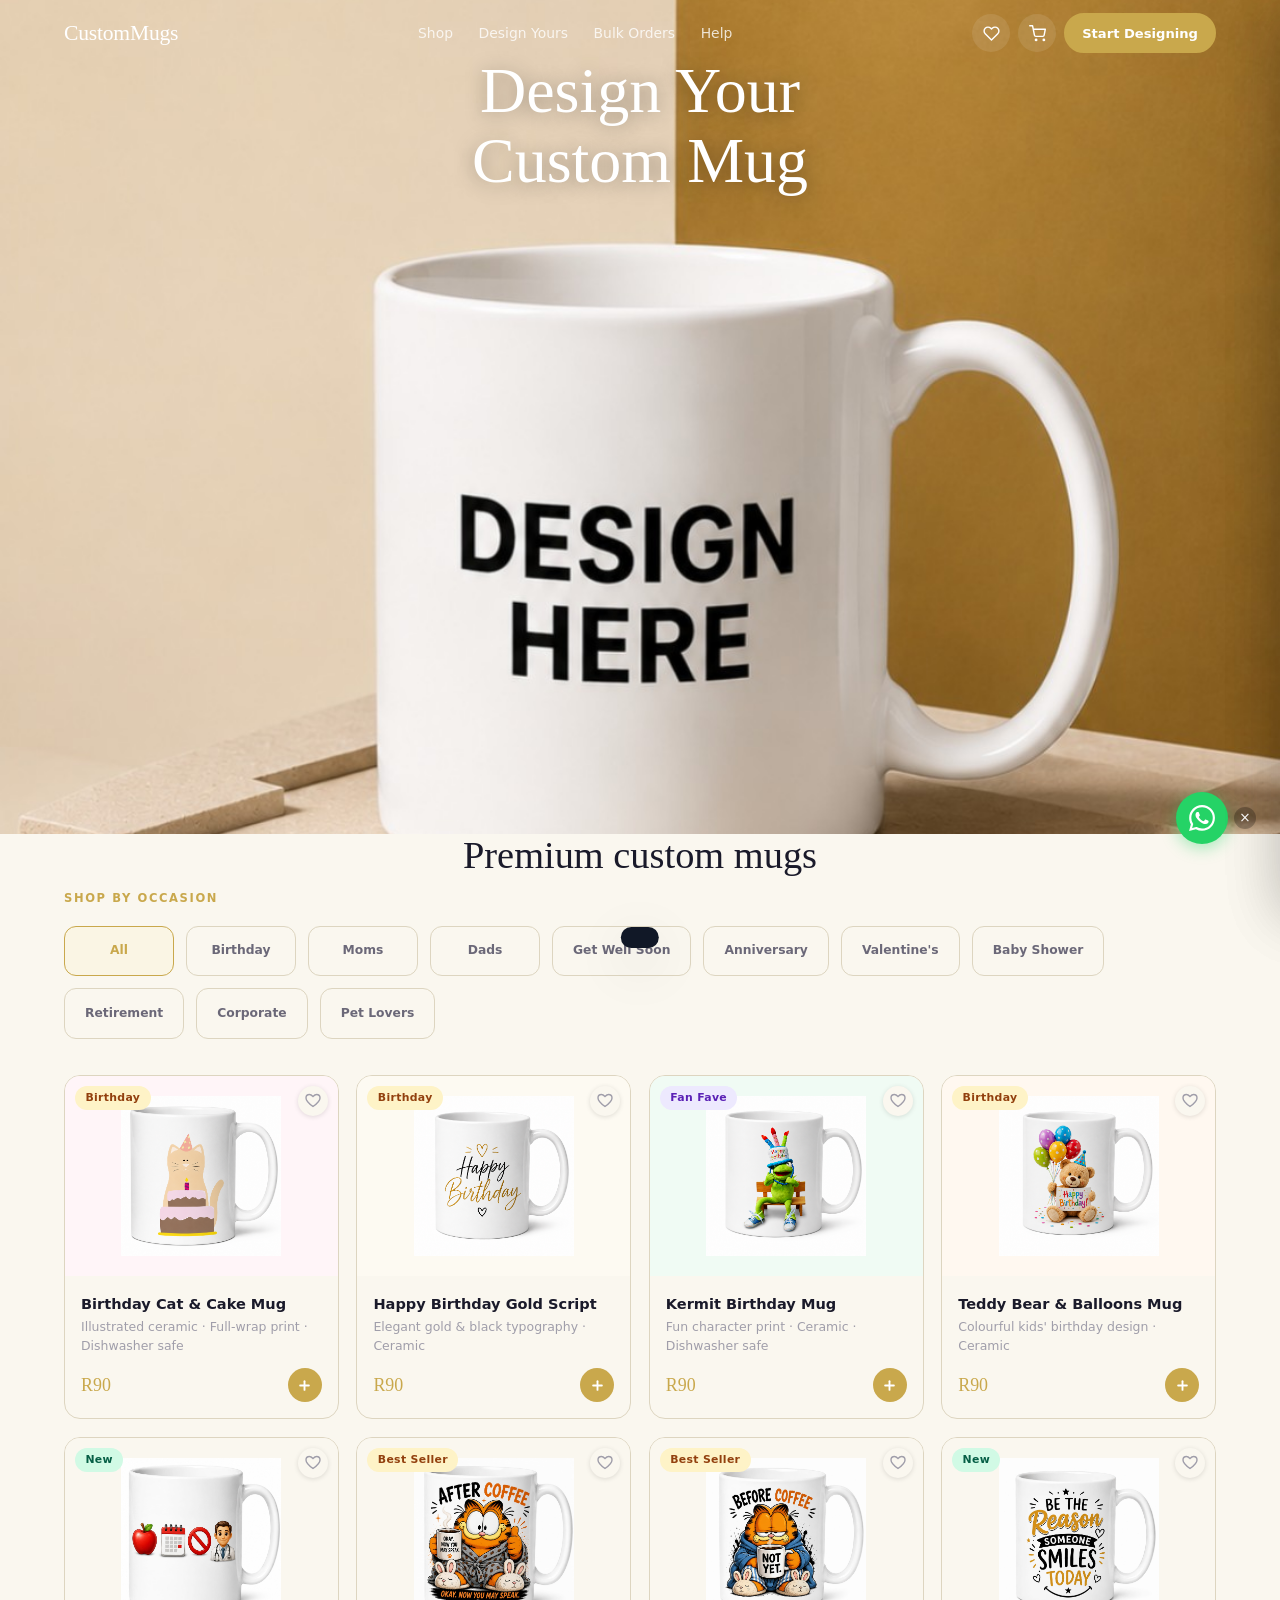
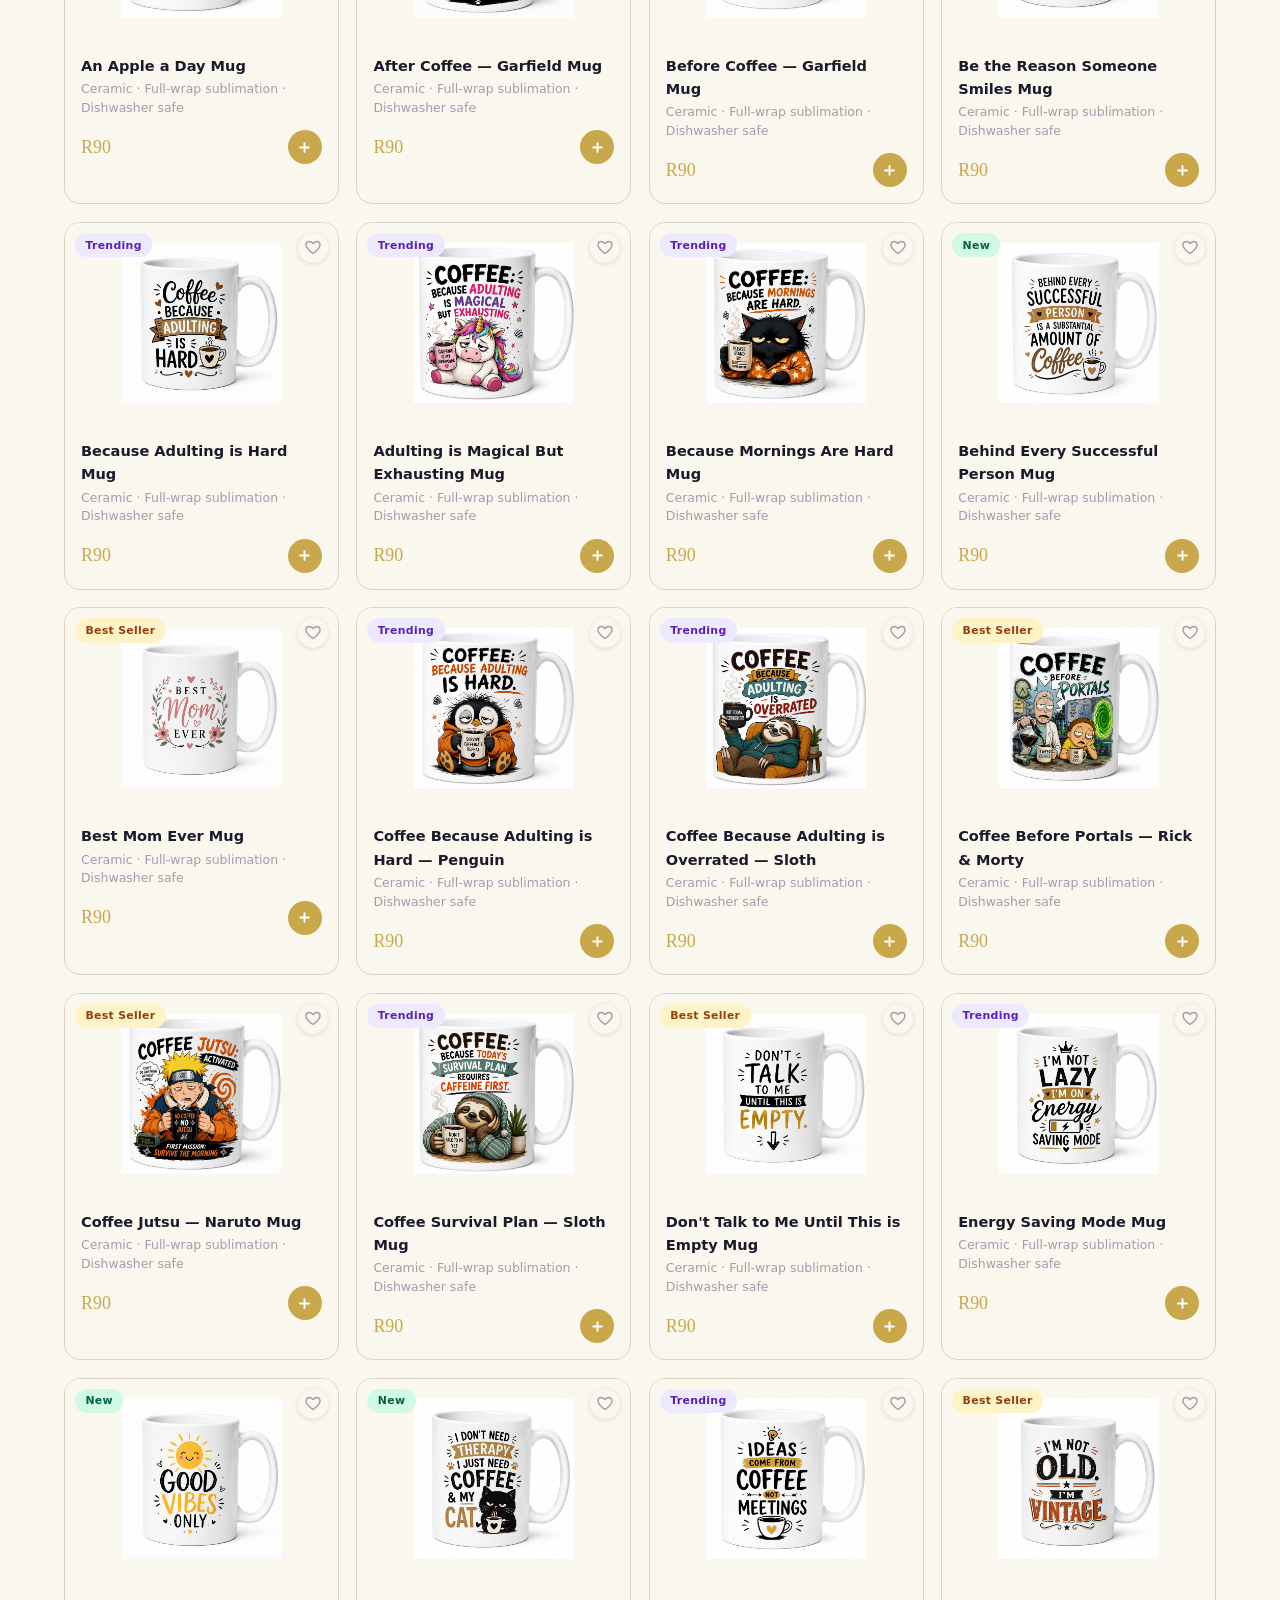
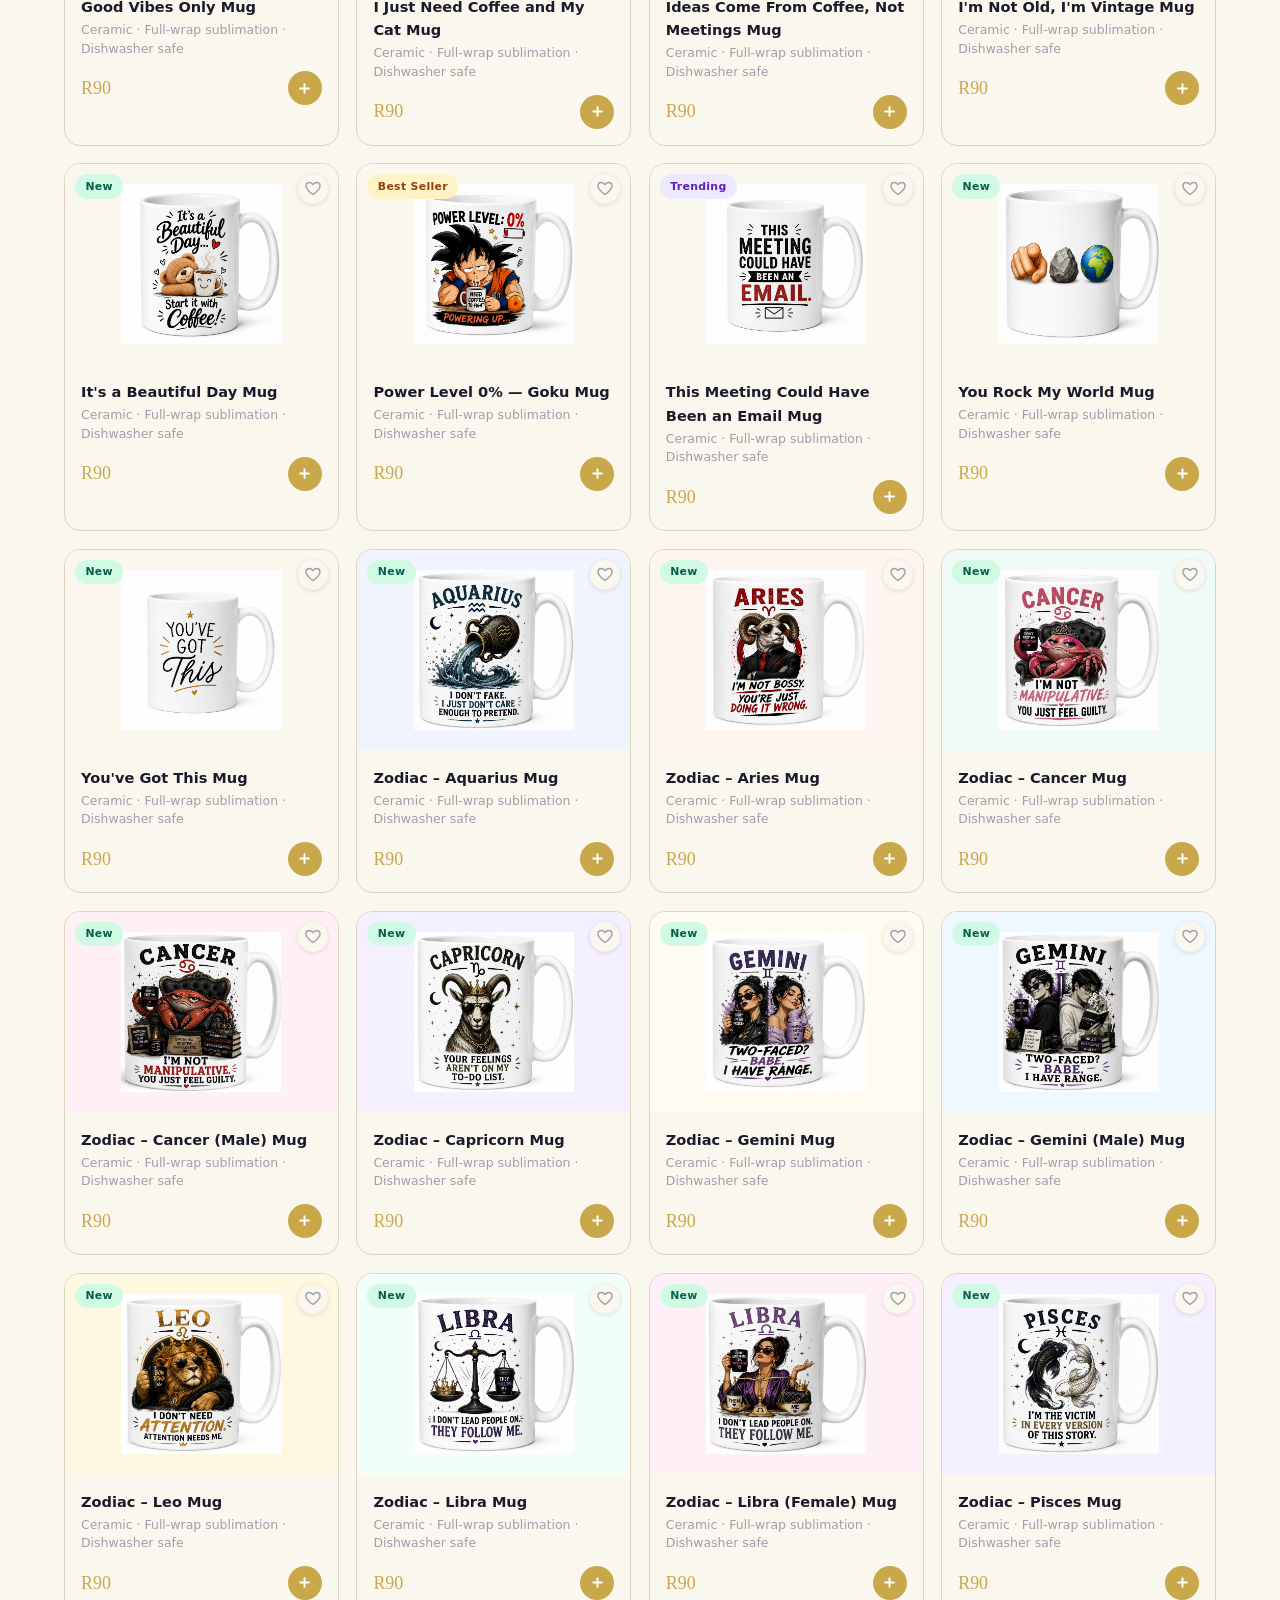
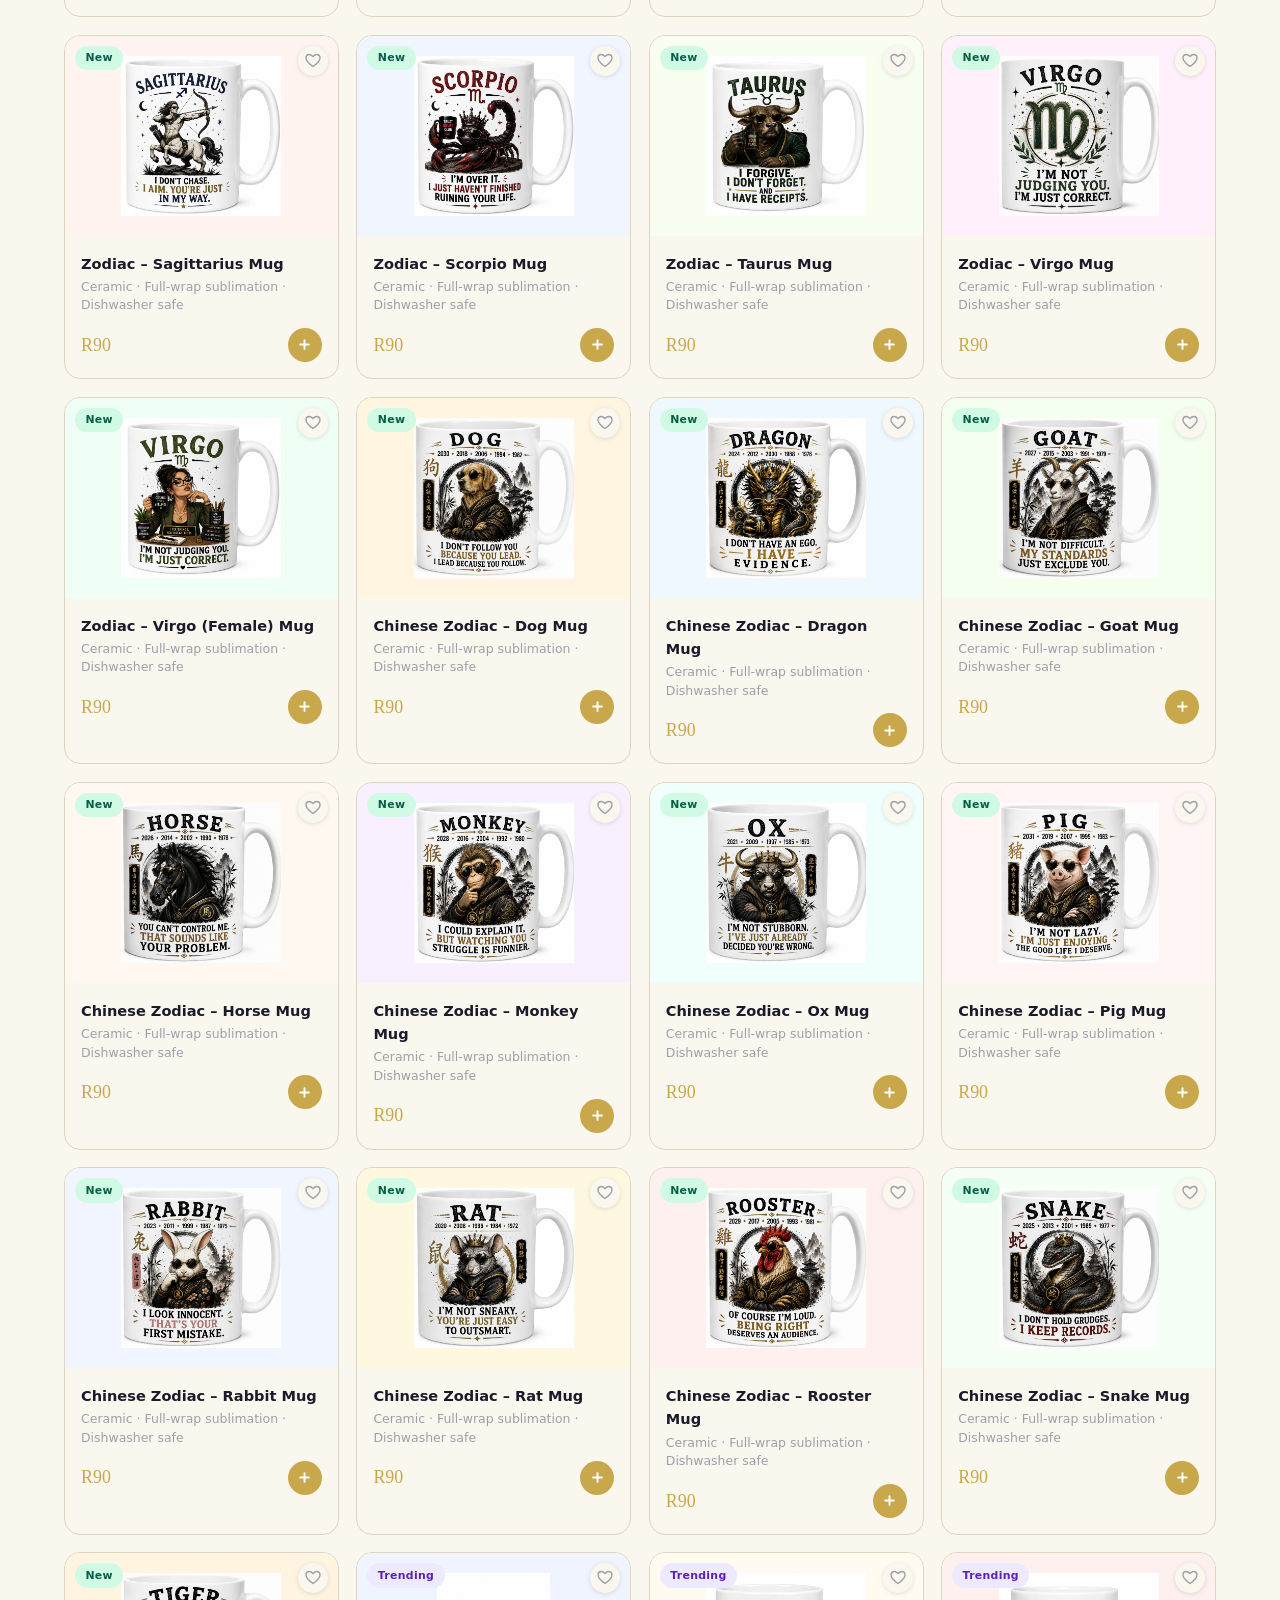
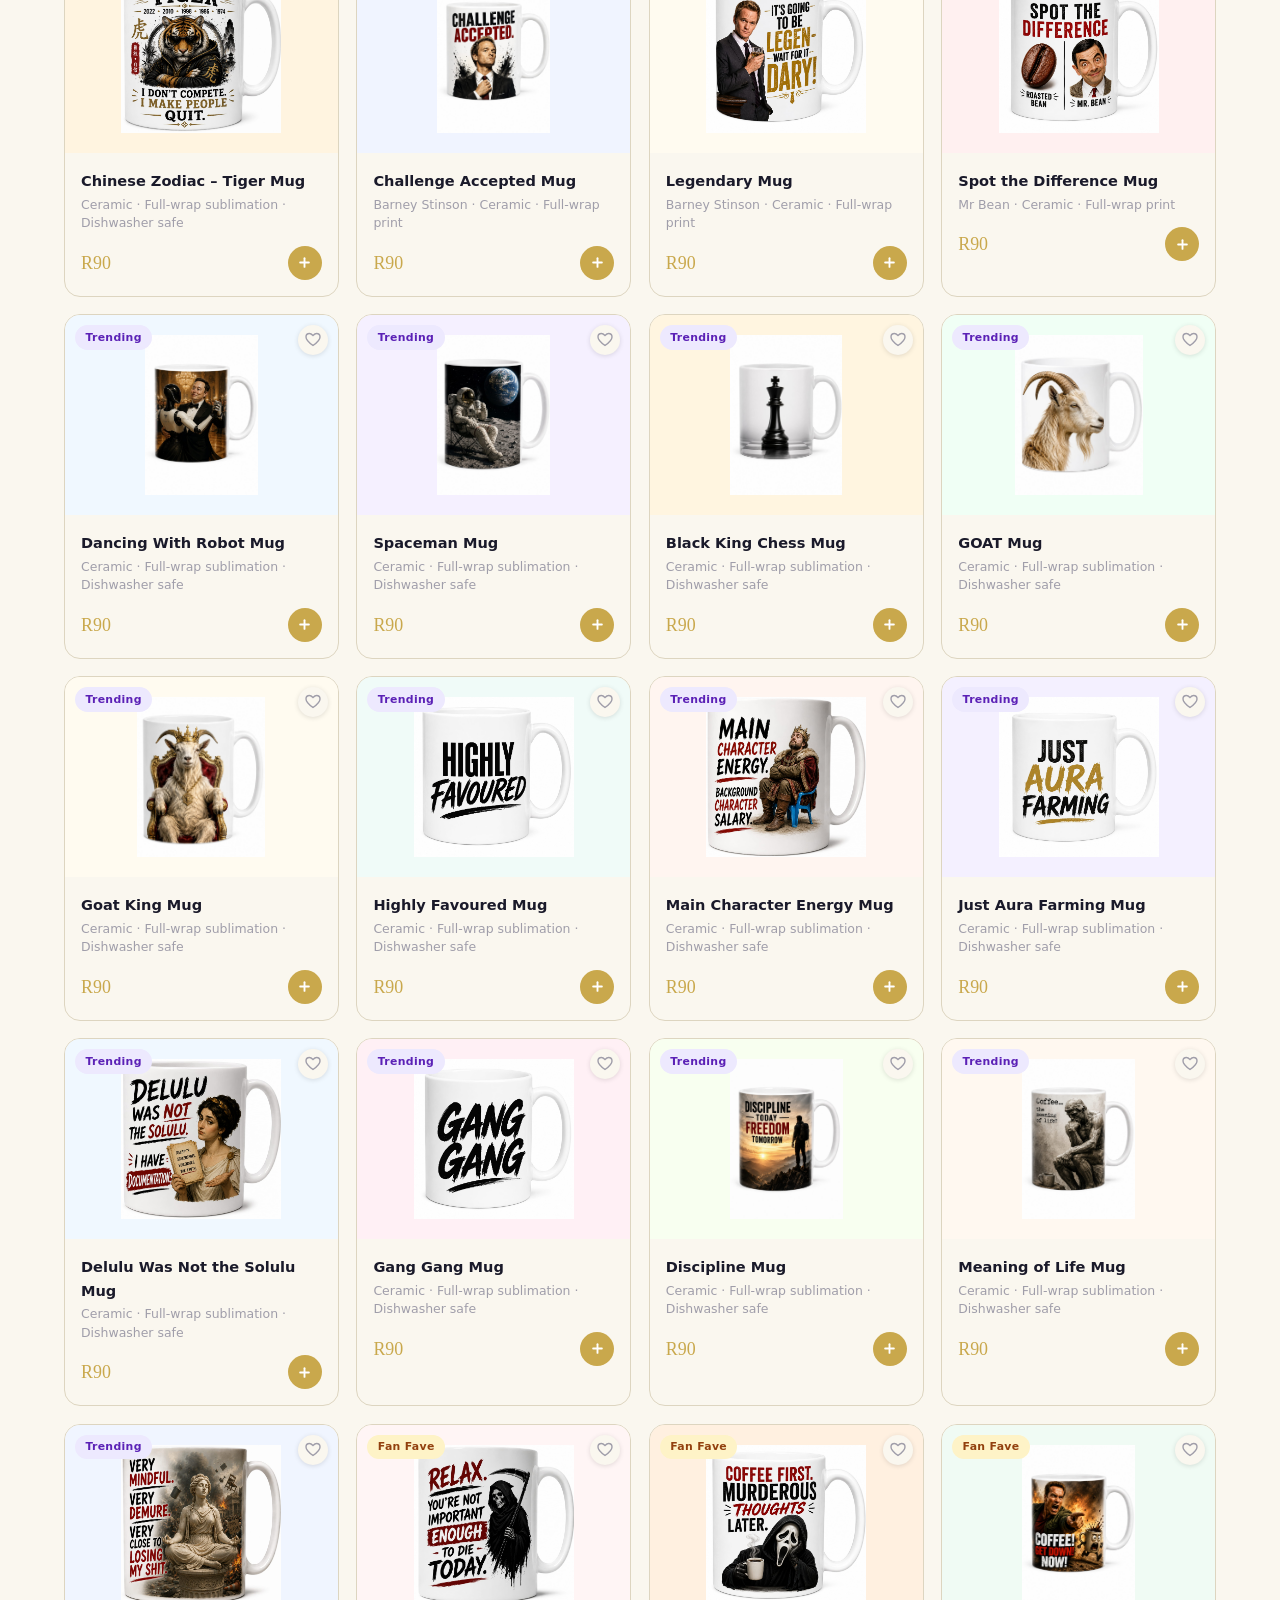
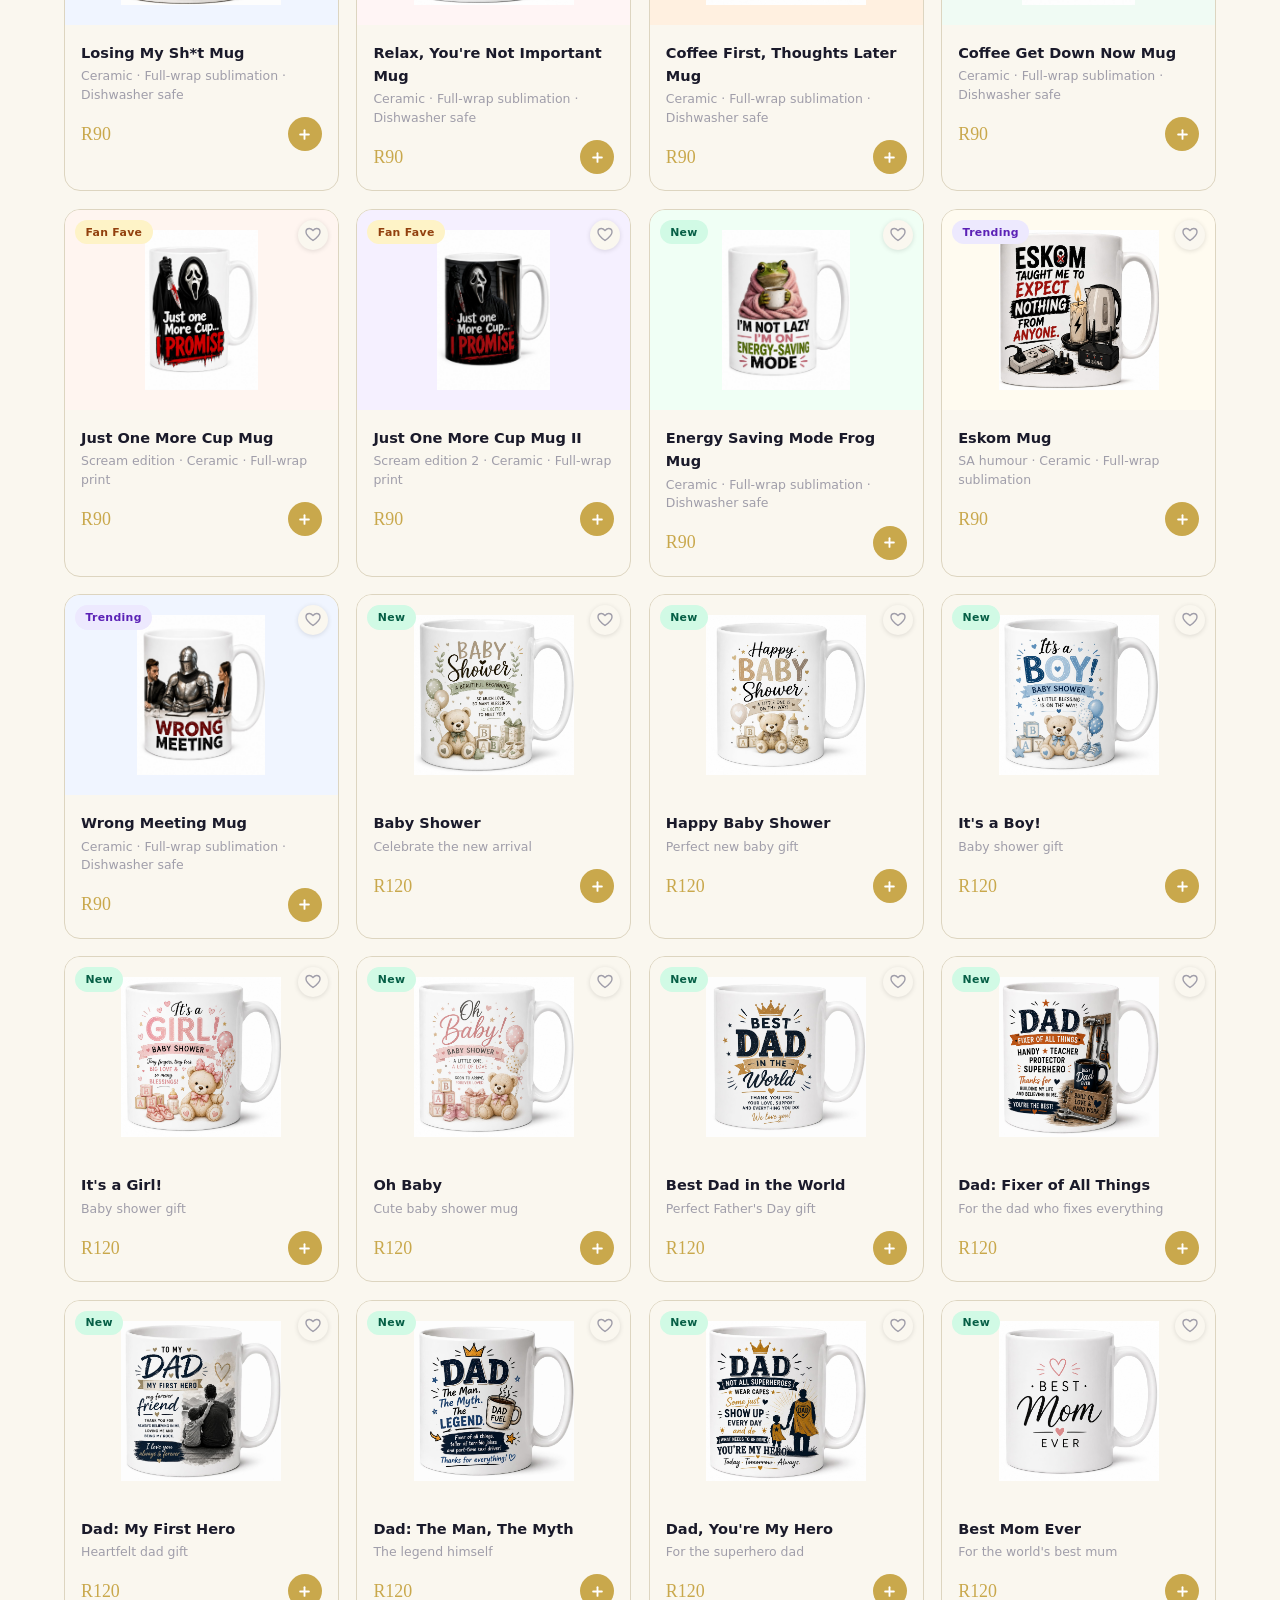
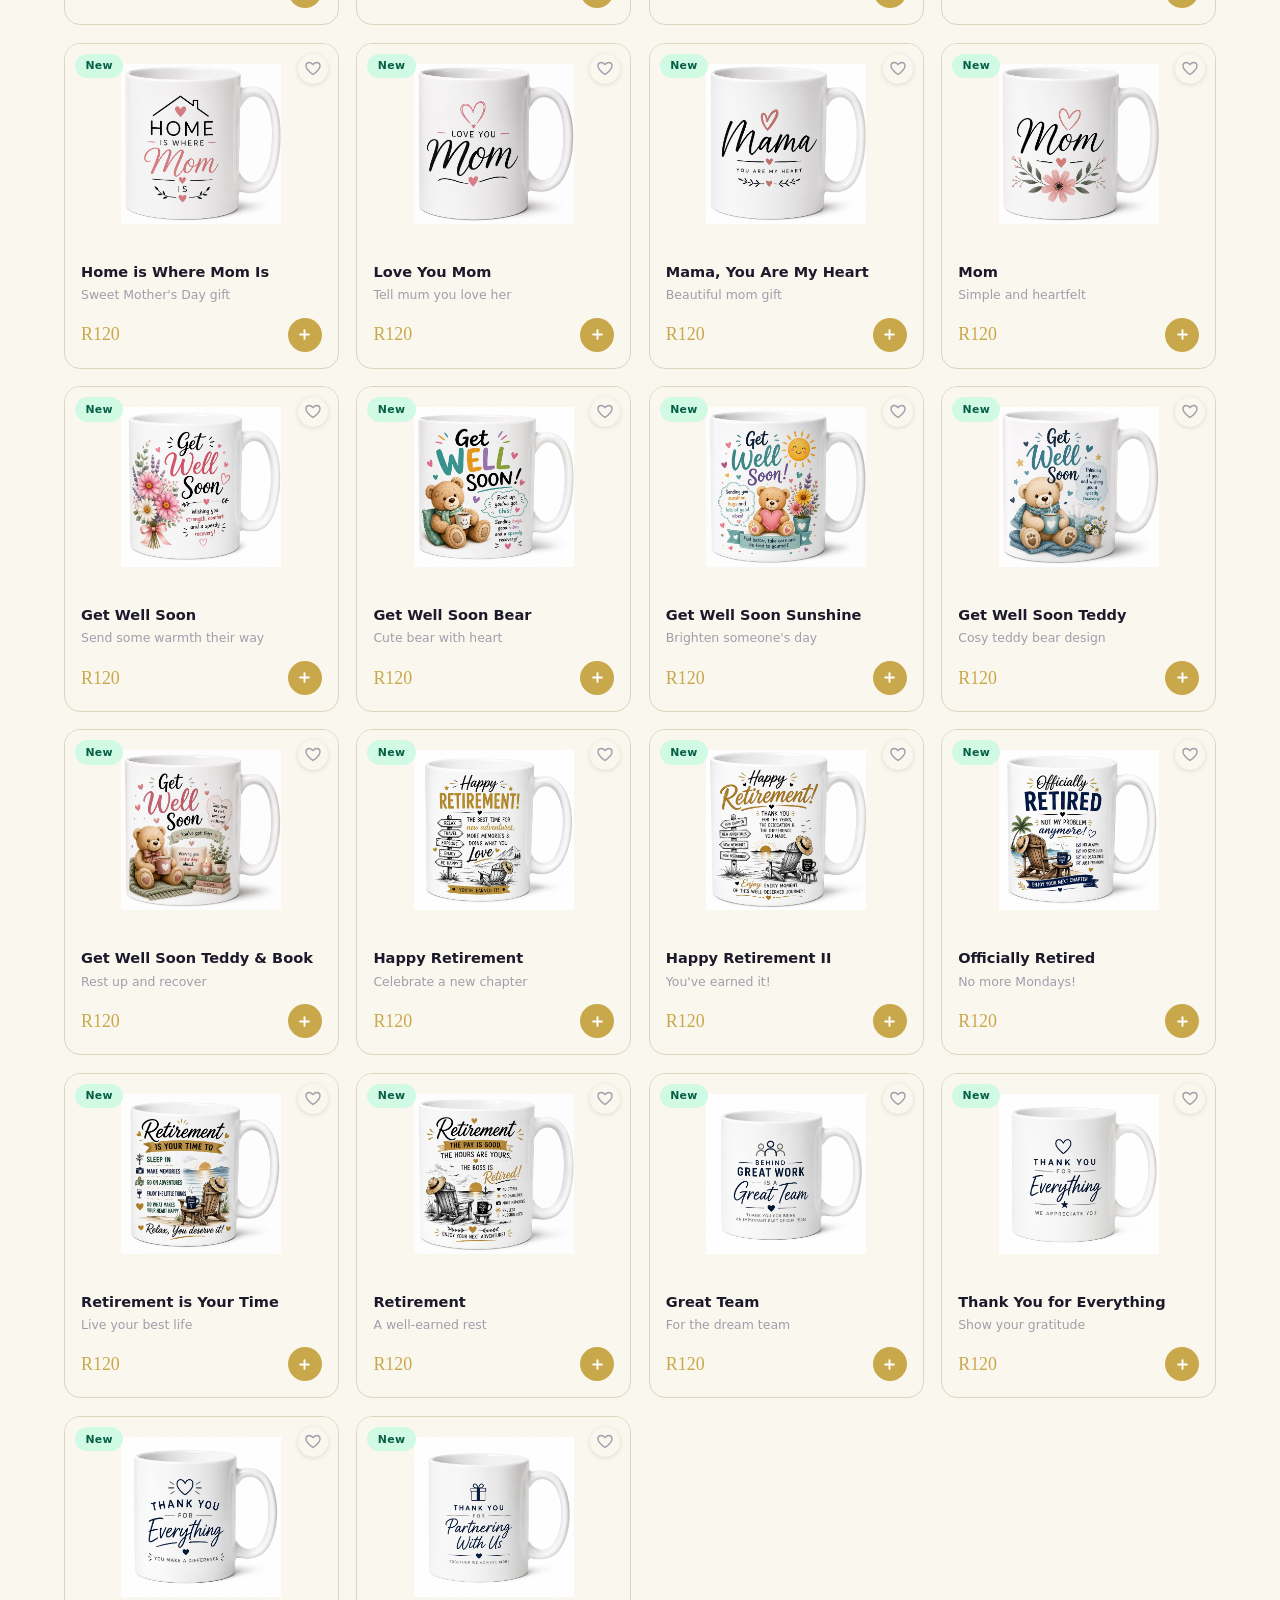
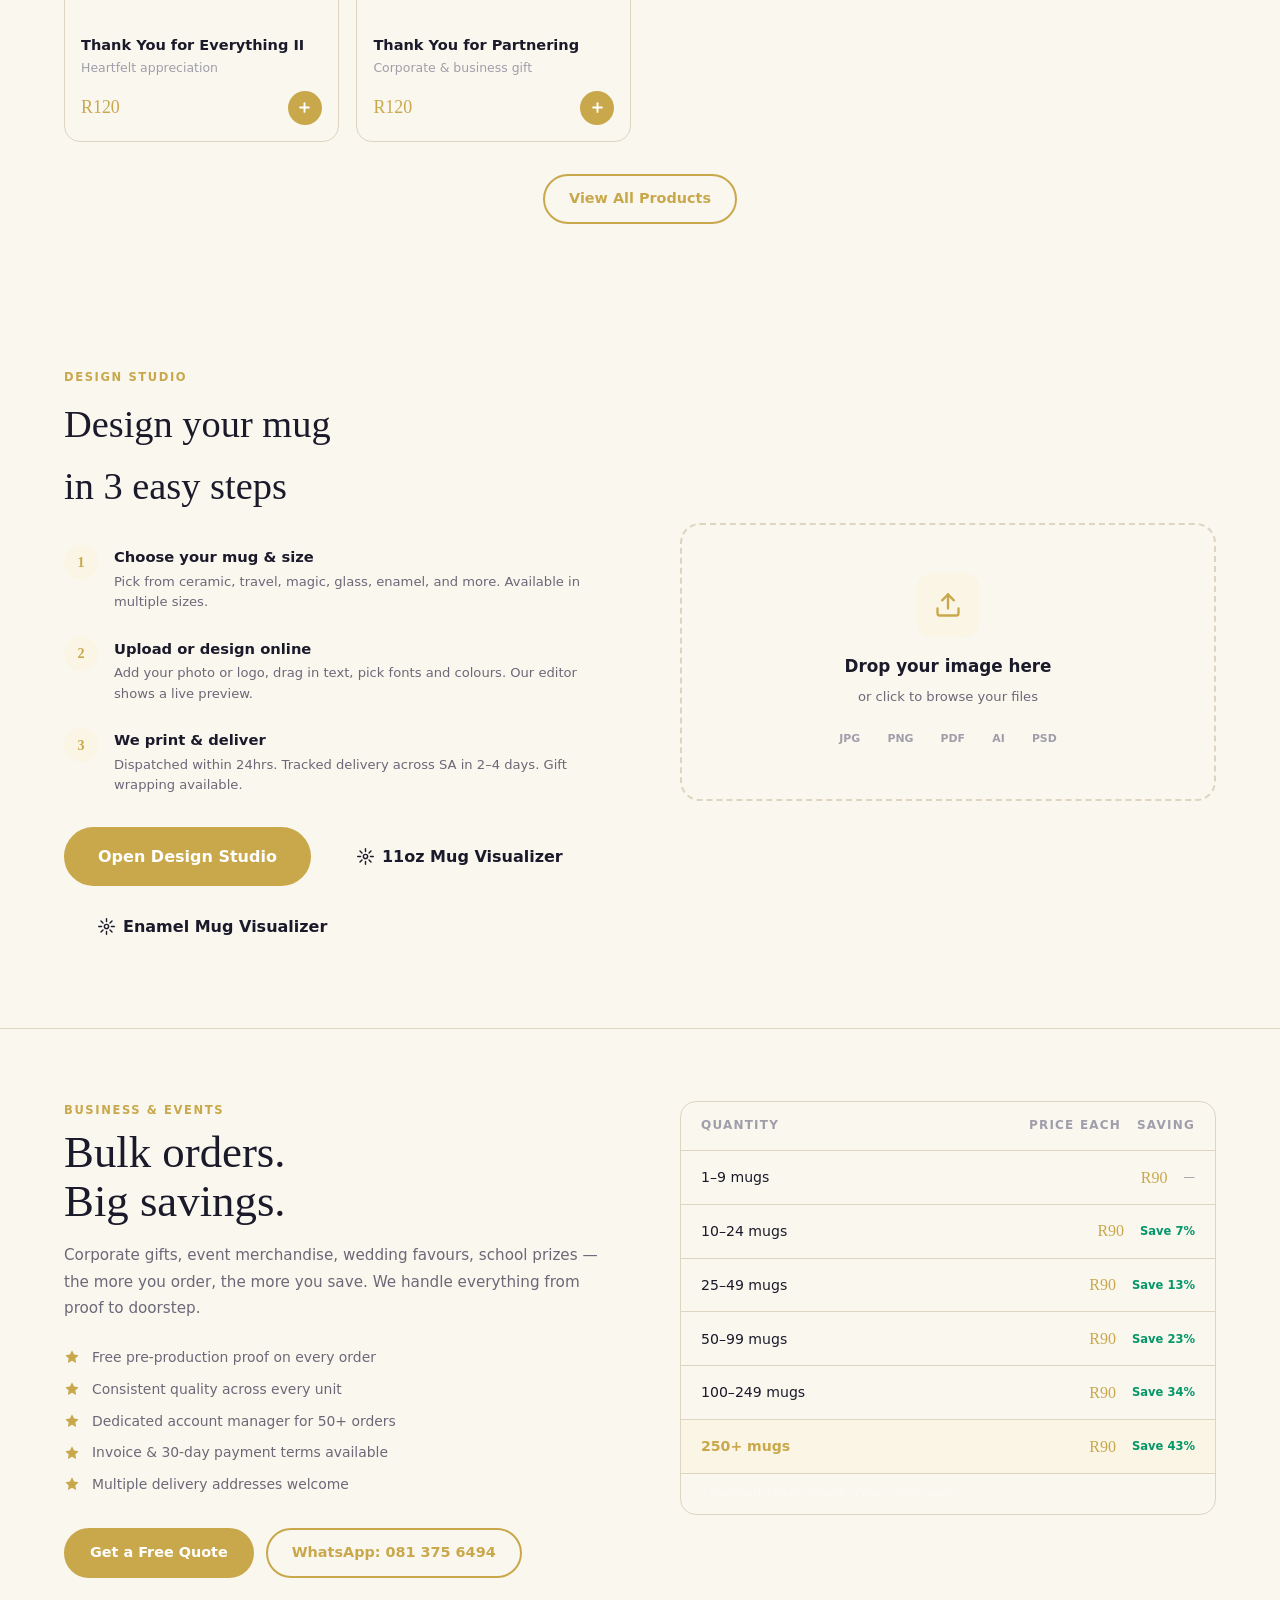
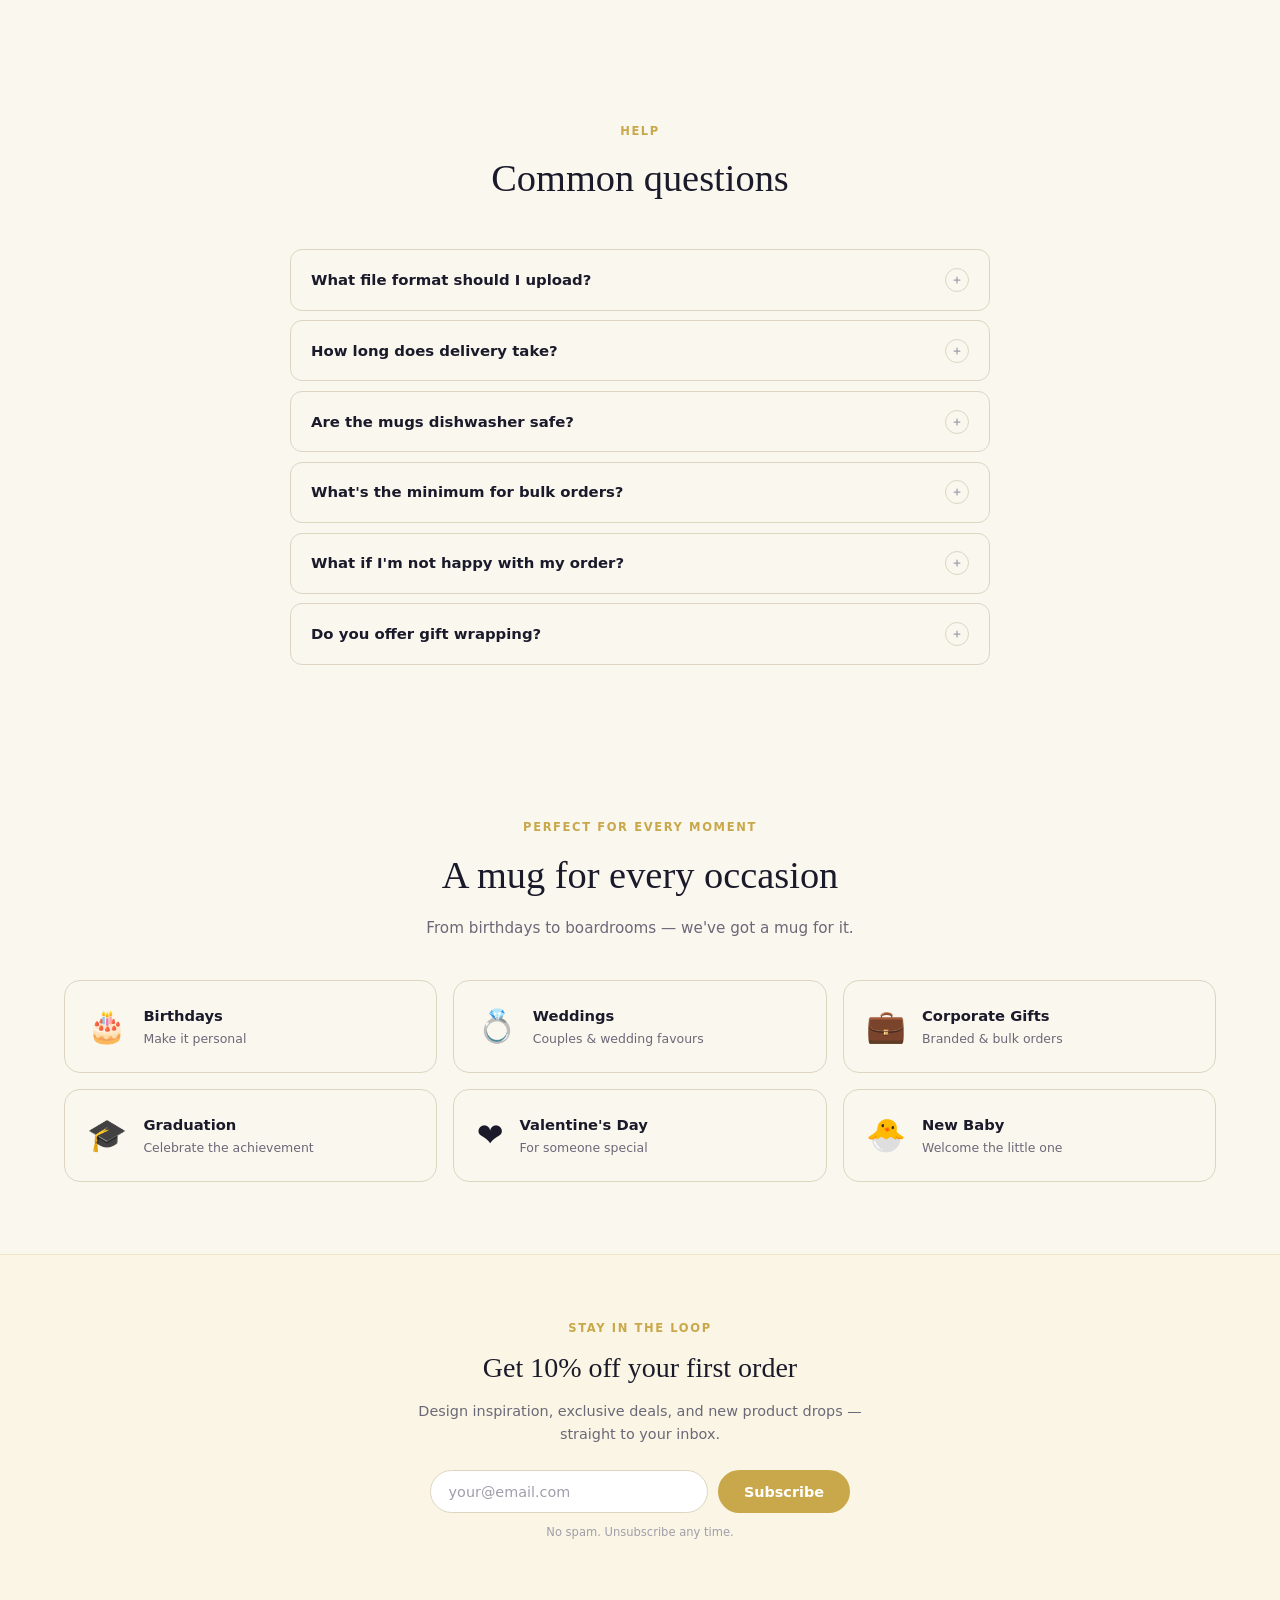
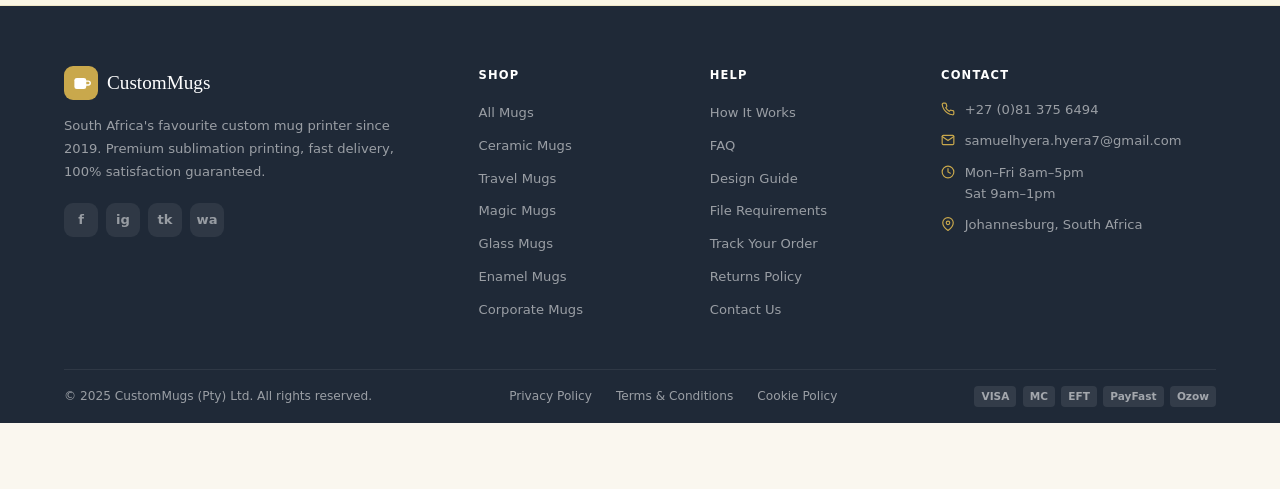
==== commit 91384092: "Add enamel mug visualiser matching the 11oz visualiser design - New enamel-visualizer.html using the" ====
--- a/index.html
+++ b/index.html
@@ -2237,1846 +2237,6 @@
         </div>
       </article>
 
-      <article class="pc" data-cat="ceramic" data-occ="za afrikaans">
-        <div class="pc-img" style="background:#FAF7EF;display:flex;align-items:center;justify-content:center">
-          <span class="pc-badge b-new">New</span>
-          <button class="pc-wl" aria-label="Wishlist"><svg width="16" height="16" viewBox="0 0 16 16" fill="none"><path d="M8 13.5 C3 10 1 7 1 5 C1 2.5 2.5 1.5 4.5 1.5 C6 1.5 7 2.5 8 3.5 C9 2.5 10 1.5 11.5 1.5 C13.5 1.5 15 2.5 15 5 C15 7 13 10 8 13.5Z" stroke="currentColor" stroke-width="1.4" fill="none"/></svg></button>
-          <img src="/images/afrikaans-boer-maak-n-plan.jpg.png.jpeg" alt="Boer Maak 'n Plan" style="max-height:160px;max-width:100%;object-fit:contain">
-        </div>
-        <div class="pc-body">
-          <div class="pc-name">Boer Maak 'n Plan</div>
-          <div class="pc-desc">Ceramic · Afrikaans · Full-wrap sublimation</div>
-          <div class="pc-foot">
-            <span><span class="pc-price" data-p="90">R90</span></span>
-            <button class="pc-atc" aria-label="Add to cart"><svg viewBox="0 0 24 24" fill="none" stroke="currentColor" stroke-width="3" stroke-linecap="round"><line x1="12" y1="5" x2="12" y2="19"/><line x1="5" y1="12" x2="19" y2="12"/></svg></button>
-          </div>
-        </div>
-      </article>
-
-      <article class="pc" data-cat="ceramic" data-occ="za afrikaans">
-        <div class="pc-img" style="background:#FAF7EF;display:flex;align-items:center;justify-content:center">
-          <span class="pc-badge b-new">New</span>
-          <button class="pc-wl" aria-label="Wishlist"><svg width="16" height="16" viewBox="0 0 16 16" fill="none"><path d="M8 13.5 C3 10 1 7 1 5 C1 2.5 2.5 1.5 4.5 1.5 C6 1.5 7 2.5 8 3.5 C9 2.5 10 1.5 11.5 1.5 C13.5 1.5 15 2.5 15 5 C15 7 13 10 8 13.5Z" stroke="currentColor" stroke-width="1.4" fill="none"/></svg></button>
-          <img src="/images/afrikaans-die-plan-geen-plan.jpg.png.jpeg" alt="Die Plan, Geen Plan" style="max-height:160px;max-width:100%;object-fit:contain">
-        </div>
-        <div class="pc-body">
-          <div class="pc-name">Die Plan, Geen Plan</div>
-          <div class="pc-desc">Ceramic · Afrikaans · Full-wrap sublimation</div>
-          <div class="pc-foot">
-            <span><span class="pc-price" data-p="90">R90</span></span>
-            <button class="pc-atc" aria-label="Add to cart"><svg viewBox="0 0 24 24" fill="none" stroke="currentColor" stroke-width="3" stroke-linecap="round"><line x1="12" y1="5" x2="12" y2="19"/><line x1="5" y1="12" x2="19" y2="12"/></svg></button>
-          </div>
-        </div>
-      </article>
-
-      <article class="pc" data-cat="ceramic" data-occ="za afrikaans">
-        <div class="pc-img" style="background:#FAF7EF;display:flex;align-items:center;justify-content:center">
-          <span class="pc-badge b-new">New</span>
-          <button class="pc-wl" aria-label="Wishlist"><svg width="16" height="16" viewBox="0 0 16 16" fill="none"><path d="M8 13.5 C3 10 1 7 1 5 C1 2.5 2.5 1.5 4.5 1.5 C6 1.5 7 2.5 8 3.5 C9 2.5 10 1.5 11.5 1.5 C13.5 1.5 15 2.5 15 5 C15 7 13 10 8 13.5Z" stroke="currentColor" stroke-width="1.4" fill="none"/></svg></button>
-          <img src="/images/afrikaans-dis-nou-n-hele.jpg.png.jpeg" alt="Dis Nou 'n Hele..." style="max-height:160px;max-width:100%;object-fit:contain">
-        </div>
-        <div class="pc-body">
-          <div class="pc-name">Dis Nou 'n Hele...</div>
-          <div class="pc-desc">Ceramic · Afrikaans · Full-wrap sublimation</div>
-          <div class="pc-foot">
-            <span><span class="pc-price" data-p="90">R90</span></span>
-            <button class="pc-atc" aria-label="Add to cart"><svg viewBox="0 0 24 24" fill="none" stroke="currentColor" stroke-width="3" stroke-linecap="round"><line x1="12" y1="5" x2="12" y2="19"/><line x1="5" y1="12" x2="19" y2="12"/></svg></button>
-          </div>
-        </div>
-      </article>
-
-      <article class="pc" data-cat="ceramic" data-occ="za afrikaans">
-        <div class="pc-img" style="background:#FAF7EF;display:flex;align-items:center;justify-content:center">
-          <span class="pc-badge b-new">New</span>
-          <button class="pc-wl" aria-label="Wishlist"><svg width="16" height="16" viewBox="0 0 16 16" fill="none"><path d="M8 13.5 C3 10 1 7 1 5 C1 2.5 2.5 1.5 4.5 1.5 C6 1.5 7 2.5 8 3.5 C9 2.5 10 1.5 11.5 1.5 C13.5 1.5 15 2.5 15 5 C15 7 13 10 8 13.5Z" stroke="currentColor" stroke-width="1.4" fill="none"/></svg></button>
-          <img src="/images/afrikaans-dis-%C3%B1-mondvol.jpg.png.jpeg" alt="Dis 'n Mondvol" style="max-height:160px;max-width:100%;object-fit:contain">
-        </div>
-        <div class="pc-body">
-          <div class="pc-name">Dis 'n Mondvol</div>
-          <div class="pc-desc">Ceramic · Afrikaans · Full-wrap sublimation</div>
-          <div class="pc-foot">
-            <span><span class="pc-price" data-p="90">R90</span></span>
-            <button class="pc-atc" aria-label="Add to cart"><svg viewBox="0 0 24 24" fill="none" stroke="currentColor" stroke-width="3" stroke-linecap="round"><line x1="12" y1="5" x2="12" y2="19"/><line x1="5" y1="12" x2="19" y2="12"/></svg></button>
-          </div>
-        </div>
-      </article>
-
-      <article class="pc" data-cat="ceramic" data-occ="za afrikaans">
-        <div class="pc-img" style="background:#FAF7EF;display:flex;align-items:center;justify-content:center">
-          <span class="pc-badge b-new">New</span>
-          <button class="pc-wl" aria-label="Wishlist"><svg width="16" height="16" viewBox="0 0 16 16" fill="none"><path d="M8 13.5 C3 10 1 7 1 5 C1 2.5 2.5 1.5 4.5 1.5 C6 1.5 7 2.5 8 3.5 C9 2.5 10 1.5 11.5 1.5 C13.5 1.5 15 2.5 15 5 C15 7 13 10 8 13.5Z" stroke="currentColor" stroke-width="1.4" fill="none"/></svg></button>
-          <img src="/images/afrikaans-ek-nie-dik.jpg.png.jpeg" alt="Ek Nie Dik..." style="max-height:160px;max-width:100%;object-fit:contain">
-        </div>
-        <div class="pc-body">
-          <div class="pc-name">Ek Nie Dik...</div>
-          <div class="pc-desc">Ceramic · Afrikaans · Full-wrap sublimation</div>
-          <div class="pc-foot">
-            <span><span class="pc-price" data-p="90">R90</span></span>
-            <button class="pc-atc" aria-label="Add to cart"><svg viewBox="0 0 24 24" fill="none" stroke="currentColor" stroke-width="3" stroke-linecap="round"><line x1="12" y1="5" x2="12" y2="19"/><line x1="5" y1="12" x2="19" y2="12"/></svg></button>
-          </div>
-        </div>
-      </article>
-
-      <article class="pc" data-cat="ceramic" data-occ="za afrikaans">
-        <div class="pc-img" style="background:#FAF7EF;display:flex;align-items:center;justify-content:center">
-          <span class="pc-badge b-new">New</span>
-          <button class="pc-wl" aria-label="Wishlist"><svg width="16" height="16" viewBox="0 0 16 16" fill="none"><path d="M8 13.5 C3 10 1 7 1 5 C1 2.5 2.5 1.5 4.5 1.5 C6 1.5 7 2.5 8 3.5 C9 2.5 10 1.5 11.5 1.5 C13.5 1.5 15 2.5 15 5 C15 7 13 10 8 13.5Z" stroke="currentColor" stroke-width="1.4" fill="none"/></svg></button>
-          <img src="/images/afrikaans-het-jy-gewig.jpg.png.jpeg" alt="Het Jy Gewig?" style="max-height:160px;max-width:100%;object-fit:contain">
-        </div>
-        <div class="pc-body">
-          <div class="pc-name">Het Jy Gewig?</div>
-          <div class="pc-desc">Ceramic · Afrikaans · Full-wrap sublimation</div>
-          <div class="pc-foot">
-            <span><span class="pc-price" data-p="90">R90</span></span>
-            <button class="pc-atc" aria-label="Add to cart"><svg viewBox="0 0 24 24" fill="none" stroke="currentColor" stroke-width="3" stroke-linecap="round"><line x1="12" y1="5" x2="12" y2="19"/><line x1="5" y1="12" x2="19" y2="12"/></svg></button>
-          </div>
-        </div>
-      </article>
-
-      <article class="pc" data-cat="ceramic" data-occ="za afrikaans">
-        <div class="pc-img" style="background:#FAF7EF;display:flex;align-items:center;justify-content:center">
-          <span class="pc-badge b-new">New</span>
-          <button class="pc-wl" aria-label="Wishlist"><svg width="16" height="16" viewBox="0 0 16 16" fill="none"><path d="M8 13.5 C3 10 1 7 1 5 C1 2.5 2.5 1.5 4.5 1.5 C6 1.5 7 2.5 8 3.5 C9 2.5 10 1.5 11.5 1.5 C13.5 1.5 15 2.5 15 5 C15 7 13 10 8 13.5Z" stroke="currentColor" stroke-width="1.4" fill="none"/></svg></button>
-          <img src="/images/afrikaans-is-dit-al.jpg.png.jpeg" alt="Is Dit Al?" style="max-height:160px;max-width:100%;object-fit:contain">
-        </div>
-        <div class="pc-body">
-          <div class="pc-name">Is Dit Al?</div>
-          <div class="pc-desc">Ceramic · Afrikaans · Full-wrap sublimation</div>
-          <div class="pc-foot">
-            <span><span class="pc-price" data-p="90">R90</span></span>
-            <button class="pc-atc" aria-label="Add to cart"><svg viewBox="0 0 24 24" fill="none" stroke="currentColor" stroke-width="3" stroke-linecap="round"><line x1="12" y1="5" x2="12" y2="19"/><line x1="5" y1="12" x2="19" y2="12"/></svg></button>
-          </div>
-        </div>
-      </article>
-
-      <article class="pc" data-cat="ceramic" data-occ="za afrikaans">
-        <div class="pc-img" style="background:#FAF7EF;display:flex;align-items:center;justify-content:center">
-          <span class="pc-badge b-new">New</span>
-          <button class="pc-wl" aria-label="Wishlist"><svg width="16" height="16" viewBox="0 0 16 16" fill="none"><path d="M8 13.5 C3 10 1 7 1 5 C1 2.5 2.5 1.5 4.5 1.5 C6 1.5 7 2.5 8 3.5 C9 2.5 10 1.5 11.5 1.5 C13.5 1.5 15 2.5 15 5 C15 7 13 10 8 13.5Z" stroke="currentColor" stroke-width="1.4" fill="none"/></svg></button>
-          <img src="/images/afrikaans-is-dit-jou-regte.jpg.png.jpeg" alt="Is Dit Jou Regte?" style="max-height:160px;max-width:100%;object-fit:contain">
-        </div>
-        <div class="pc-body">
-          <div class="pc-name">Is Dit Jou Regte?</div>
-          <div class="pc-desc">Ceramic · Afrikaans · Full-wrap sublimation</div>
-          <div class="pc-foot">
-            <span><span class="pc-price" data-p="90">R90</span></span>
-            <button class="pc-atc" aria-label="Add to cart"><svg viewBox="0 0 24 24" fill="none" stroke="currentColor" stroke-width="3" stroke-linecap="round"><line x1="12" y1="5" x2="12" y2="19"/><line x1="5" y1="12" x2="19" y2="12"/></svg></button>
-          </div>
-        </div>
-      </article>
-
-      <article class="pc" data-cat="ceramic" data-occ="za afrikaans">
-        <div class="pc-img" style="background:#FAF7EF;display:flex;align-items:center;justify-content:center">
-          <span class="pc-badge b-new">New</span>
-          <button class="pc-wl" aria-label="Wishlist"><svg width="16" height="16" viewBox="0 0 16 16" fill="none"><path d="M8 13.5 C3 10 1 7 1 5 C1 2.5 2.5 1.5 4.5 1.5 C6 1.5 7 2.5 8 3.5 C9 2.5 10 1.5 11.5 1.5 C13.5 1.5 15 2.5 15 5 C15 7 13 10 8 13.5Z" stroke="currentColor" stroke-width="1.4" fill="none"/></svg></button>
-          <img src="/images/afrikaans-is-hy-regtig-joune.jpg.png.jpeg" alt="Is Hy Regtig Joune?" style="max-height:160px;max-width:100%;object-fit:contain">
-        </div>
-        <div class="pc-body">
-          <div class="pc-name">Is Hy Regtig Joune?</div>
-          <div class="pc-desc">Ceramic · Afrikaans · Full-wrap sublimation</div>
-          <div class="pc-foot">
-            <span><span class="pc-price" data-p="90">R90</span></span>
-            <button class="pc-atc" aria-label="Add to cart"><svg viewBox="0 0 24 24" fill="none" stroke="currentColor" stroke-width="3" stroke-linecap="round"><line x1="12" y1="5" x2="12" y2="19"/><line x1="5" y1="12" x2="19" y2="12"/></svg></button>
-          </div>
-        </div>
-      </article>
-
-      <article class="pc" data-cat="ceramic" data-occ="za afrikaans">
-        <div class="pc-img" style="background:#FAF7EF;display:flex;align-items:center;justify-content:center">
-          <span class="pc-badge b-new">New</span>
-          <button class="pc-wl" aria-label="Wishlist"><svg width="16" height="16" viewBox="0 0 16 16" fill="none"><path d="M8 13.5 C3 10 1 7 1 5 C1 2.5 2.5 1.5 4.5 1.5 C6 1.5 7 2.5 8 3.5 C9 2.5 10 1.5 11.5 1.5 C13.5 1.5 15 2.5 15 5 C15 7 13 10 8 13.5Z" stroke="currentColor" stroke-width="1.4" fill="none"/></svg></button>
-          <img src="/images/afrikaans-is-julle-nog-saam.jpg.png.jpeg" alt="Is Julle Nog Saam?" style="max-height:160px;max-width:100%;object-fit:contain">
-        </div>
-        <div class="pc-body">
-          <div class="pc-name">Is Julle Nog Saam?</div>
-          <div class="pc-desc">Ceramic · Afrikaans · Full-wrap sublimation</div>
-          <div class="pc-foot">
-            <span><span class="pc-price" data-p="90">R90</span></span>
-            <button class="pc-atc" aria-label="Add to cart"><svg viewBox="0 0 24 24" fill="none" stroke="currentColor" stroke-width="3" stroke-linecap="round"><line x1="12" y1="5" x2="12" y2="19"/><line x1="5" y1="12" x2="19" y2="12"/></svg></button>
-          </div>
-        </div>
-      </article>
-
-      <article class="pc" data-cat="ceramic" data-occ="za afrikaans">
-        <div class="pc-img" style="background:#FAF7EF;display:flex;align-items:center;justify-content:center">
-          <span class="pc-badge b-new">New</span>
-          <button class="pc-wl" aria-label="Wishlist"><svg width="16" height="16" viewBox="0 0 16 16" fill="none"><path d="M8 13.5 C3 10 1 7 1 5 C1 2.5 2.5 1.5 4.5 1.5 C6 1.5 7 2.5 8 3.5 C9 2.5 10 1.5 11.5 1.5 C13.5 1.5 15 2.5 15 5 C15 7 13 10 8 13.5Z" stroke="currentColor" stroke-width="1.4" fill="none"/></svg></button>
-          <img src="/images/afrikaans-kom-ons-doen.jpg.png.jpeg" alt="Kom Ons Doen Dit" style="max-height:160px;max-width:100%;object-fit:contain">
-        </div>
-        <div class="pc-body">
-          <div class="pc-name">Kom Ons Doen Dit</div>
-          <div class="pc-desc">Ceramic · Afrikaans · Full-wrap sublimation</div>
-          <div class="pc-foot">
-            <span><span class="pc-price" data-p="90">R90</span></span>
-            <button class="pc-atc" aria-label="Add to cart"><svg viewBox="0 0 24 24" fill="none" stroke="currentColor" stroke-width="3" stroke-linecap="round"><line x1="12" y1="5" x2="12" y2="19"/><line x1="5" y1="12" x2="19" y2="12"/></svg></button>
-          </div>
-        </div>
-      </article>
-
-      <article class="pc" data-cat="ceramic" data-occ="za afrikaans">
-        <div class="pc-img" style="background:#FAF7EF;display:flex;align-items:center;justify-content:center">
-          <span class="pc-badge b-new">New</span>
-          <button class="pc-wl" aria-label="Wishlist"><svg width="16" height="16" viewBox="0 0 16 16" fill="none"><path d="M8 13.5 C3 10 1 7 1 5 C1 2.5 2.5 1.5 4.5 1.5 C6 1.5 7 2.5 8 3.5 C9 2.5 10 1.5 11.5 1.5 C13.5 1.5 15 2.5 15 5 C15 7 13 10 8 13.5Z" stroke="currentColor" stroke-width="1.4" fill="none"/></svg></button>
-          <img src="/images/afrikaans-moenie-my-moer.jpg.png.jpeg" alt="Moenie My Moer Nie" style="max-height:160px;max-width:100%;object-fit:contain">
-        </div>
-        <div class="pc-body">
-          <div class="pc-name">Moenie My Moer Nie</div>
-          <div class="pc-desc">Ceramic · Afrikaans · Full-wrap sublimation</div>
-          <div class="pc-foot">
-            <span><span class="pc-price" data-p="90">R90</span></span>
-            <button class="pc-atc" aria-label="Add to cart"><svg viewBox="0 0 24 24" fill="none" stroke="currentColor" stroke-width="3" stroke-linecap="round"><line x1="12" y1="5" x2="12" y2="19"/><line x1="5" y1="12" x2="19" y2="12"/></svg></button>
-          </div>
-        </div>
-      </article>
-
-      <article class="pc" data-cat="ceramic" data-occ="za afrikaans">
-        <div class="pc-img" style="background:#FAF7EF;display:flex;align-items:center;justify-content:center">
-          <span class="pc-badge b-new">New</span>
-          <button class="pc-wl" aria-label="Wishlist"><svg width="16" height="16" viewBox="0 0 16 16" fill="none"><path d="M8 13.5 C3 10 1 7 1 5 C1 2.5 2.5 1.5 4.5 1.5 C6 1.5 7 2.5 8 3.5 C9 2.5 10 1.5 11.5 1.5 C13.5 1.5 15 2.5 15 5 C15 7 13 10 8 13.5Z" stroke="currentColor" stroke-width="1.4" fill="none"/></svg></button>
-          <img src="/images/afrikaans-my-koppie-loop-oor.jpg.png.jpeg" alt="My Koppie Loop Oor" style="max-height:160px;max-width:100%;object-fit:contain">
-        </div>
-        <div class="pc-body">
-          <div class="pc-name">My Koppie Loop Oor</div>
-          <div class="pc-desc">Ceramic · Afrikaans · Full-wrap sublimation</div>
-          <div class="pc-foot">
-            <span><span class="pc-price" data-p="90">R90</span></span>
-            <button class="pc-atc" aria-label="Add to cart"><svg viewBox="0 0 24 24" fill="none" stroke="currentColor" stroke-width="3" stroke-linecap="round"><line x1="12" y1="5" x2="12" y2="19"/><line x1="5" y1="12" x2="19" y2="12"/></svg></button>
-          </div>
-        </div>
-      </article>
-
-      <article class="pc" data-cat="ceramic" data-occ="za afrikaans">
-        <div class="pc-img" style="background:#FAF7EF;display:flex;align-items:center;justify-content:center">
-          <span class="pc-badge b-new">New</span>
-          <button class="pc-wl" aria-label="Wishlist"><svg width="16" height="16" viewBox="0 0 16 16" fill="none"><path d="M8 13.5 C3 10 1 7 1 5 C1 2.5 2.5 1.5 4.5 1.5 C6 1.5 7 2.5 8 3.5 C9 2.5 10 1.5 11.5 1.5 C13.5 1.5 15 2.5 15 5 C15 7 13 10 8 13.5Z" stroke="currentColor" stroke-width="1.4" fill="none"/></svg></button>
-          <img src="/images/afrikaans-nou-gaan-ons-braai.jpg.png.jpeg" alt="Nou Gaan Ons Braai!" style="max-height:160px;max-width:100%;object-fit:contain">
-        </div>
-        <div class="pc-body">
-          <div class="pc-name">Nou Gaan Ons Braai!</div>
-          <div class="pc-desc">Ceramic · Afrikaans · Full-wrap sublimation</div>
-          <div class="pc-foot">
-            <span><span class="pc-price" data-p="90">R90</span></span>
-            <button class="pc-atc" aria-label="Add to cart"><svg viewBox="0 0 24 24" fill="none" stroke="currentColor" stroke-width="3" stroke-linecap="round"><line x1="12" y1="5" x2="12" y2="19"/><line x1="5" y1="12" x2="19" y2="12"/></svg></button>
-          </div>
-        </div>
-      </article>
-
-      <article class="pc" data-cat="ceramic" data-occ="za afrikaans">
-        <div class="pc-img" style="background:#FAF7EF;display:flex;align-items:center;justify-content:center">
-          <span class="pc-badge b-new">New</span>
-          <button class="pc-wl" aria-label="Wishlist"><svg width="16" height="16" viewBox="0 0 16 16" fill="none"><path d="M8 13.5 C3 10 1 7 1 5 C1 2.5 2.5 1.5 4.5 1.5 C6 1.5 7 2.5 8 3.5 C9 2.5 10 1.5 11.5 1.5 C13.5 1.5 15 2.5 15 5 C15 7 13 10 8 13.5Z" stroke="currentColor" stroke-width="1.4" fill="none"/></svg></button>
-          <img src="/images/afrikaans-nou-gaan-ons-braai-1.jpg.png.jpeg" alt="Nou Gaan Ons Braai! (v2)" style="max-height:160px;max-width:100%;object-fit:contain">
-        </div>
-        <div class="pc-body">
-          <div class="pc-name">Nou Gaan Ons Braai! (v2)</div>
-          <div class="pc-desc">Ceramic · Afrikaans · Full-wrap sublimation</div>
-          <div class="pc-foot">
-            <span><span class="pc-price" data-p="90">R90</span></span>
-            <button class="pc-atc" aria-label="Add to cart"><svg viewBox="0 0 24 24" fill="none" stroke="currentColor" stroke-width="3" stroke-linecap="round"><line x1="12" y1="5" x2="12" y2="19"/><line x1="5" y1="12" x2="19" y2="12"/></svg></button>
-          </div>
-        </div>
-      </article>
-
-      <article class="pc" data-cat="ceramic" data-occ="za afrikaans">
-        <div class="pc-img" style="background:#FAF7EF;display:flex;align-items:center;justify-content:center">
-          <span class="pc-badge b-new">New</span>
-          <button class="pc-wl" aria-label="Wishlist"><svg width="16" height="16" viewBox="0 0 16 16" fill="none"><path d="M8 13.5 C3 10 1 7 1 5 C1 2.5 2.5 1.5 4.5 1.5 C6 1.5 7 2.5 8 3.5 C9 2.5 10 1.5 11.5 1.5 C13.5 1.5 15 2.5 15 5 C15 7 13 10 8 13.5Z" stroke="currentColor" stroke-width="1.4" fill="none"/></svg></button>
-          <img src="/images/afrikaans-vat-hom.jpg.png.jpeg" alt="Vat Hom!" style="max-height:160px;max-width:100%;object-fit:contain">
-        </div>
-        <div class="pc-body">
-          <div class="pc-name">Vat Hom!</div>
-          <div class="pc-desc">Ceramic · Afrikaans · Full-wrap sublimation</div>
-          <div class="pc-foot">
-            <span><span class="pc-price" data-p="90">R90</span></span>
-            <button class="pc-atc" aria-label="Add to cart"><svg viewBox="0 0 24 24" fill="none" stroke="currentColor" stroke-width="3" stroke-linecap="round"><line x1="12" y1="5" x2="12" y2="19"/><line x1="5" y1="12" x2="19" y2="12"/></svg></button>
-          </div>
-        </div>
-      </article>
-
-      <article class="pc" data-cat="ceramic" data-occ="za afrikaans">
-        <div class="pc-img" style="background:#FAF7EF;display:flex;align-items:center;justify-content:center">
-          <span class="pc-badge b-new">New</span>
-          <button class="pc-wl" aria-label="Wishlist"><svg width="16" height="16" viewBox="0 0 16 16" fill="none"><path d="M8 13.5 C3 10 1 7 1 5 C1 2.5 2.5 1.5 4.5 1.5 C6 1.5 7 2.5 8 3.5 C9 2.5 10 1.5 11.5 1.5 C13.5 1.5 15 2.5 15 5 C15 7 13 10 8 13.5Z" stroke="currentColor" stroke-width="1.4" fill="none"/></svg></button>
-          <img src="/images/afrikaans-wanneer-trou-julle.jpg.png.jpeg" alt="Wanneer Trou Julle?" style="max-height:160px;max-width:100%;object-fit:contain">
-        </div>
-        <div class="pc-body">
-          <div class="pc-name">Wanneer Trou Julle?</div>
-          <div class="pc-desc">Ceramic · Afrikaans · Full-wrap sublimation</div>
-          <div class="pc-foot">
-            <span><span class="pc-price" data-p="90">R90</span></span>
-            <button class="pc-atc" aria-label="Add to cart"><svg viewBox="0 0 24 24" fill="none" stroke="currentColor" stroke-width="3" stroke-linecap="round"><line x1="12" y1="5" x2="12" y2="19"/><line x1="5" y1="12" x2="19" y2="12"/></svg></button>
-          </div>
-        </div>
-      </article>
-
-      <article class="pc" data-cat="ceramic" data-occ="za afrikaans">
-        <div class="pc-img" style="background:#FAF7EF;display:flex;align-items:center;justify-content:center">
-          <span class="pc-badge b-new">New</span>
-          <button class="pc-wl" aria-label="Wishlist"><svg width="16" height="16" viewBox="0 0 16 16" fill="none"><path d="M8 13.5 C3 10 1 7 1 5 C1 2.5 2.5 1.5 4.5 1.5 C6 1.5 7 2.5 8 3.5 C9 2.5 10 1.5 11.5 1.5 C13.5 1.5 15 2.5 15 5 C15 7 13 10 8 13.5Z" stroke="currentColor" stroke-width="1.4" fill="none"/></svg></button>
-          <img src="/images/afrikaans-was-jy-genooi.jpg.png.jpeg" alt="Was Jy Genooi?" style="max-height:160px;max-width:100%;object-fit:contain">
-        </div>
-        <div class="pc-body">
-          <div class="pc-name">Was Jy Genooi?</div>
-          <div class="pc-desc">Ceramic · Afrikaans · Full-wrap sublimation</div>
-          <div class="pc-foot">
-            <span><span class="pc-price" data-p="90">R90</span></span>
-            <button class="pc-atc" aria-label="Add to cart"><svg viewBox="0 0 24 24" fill="none" stroke="currentColor" stroke-width="3" stroke-linecap="round"><line x1="12" y1="5" x2="12" y2="19"/><line x1="5" y1="12" x2="19" y2="12"/></svg></button>
-          </div>
-        </div>
-      </article>
-
-      <article class="pc" data-cat="ceramic" data-occ="za afrikaans">
-        <div class="pc-img" style="background:#FAF7EF;display:flex;align-items:center;justify-content:center">
-          <span class="pc-badge b-new">New</span>
-          <button class="pc-wl" aria-label="Wishlist"><svg width="16" height="16" viewBox="0 0 16 16" fill="none"><path d="M8 13.5 C3 10 1 7 1 5 C1 2.5 2.5 1.5 4.5 1.5 C6 1.5 7 2.5 8 3.5 C9 2.5 10 1.5 11.5 1.5 C13.5 1.5 15 2.5 15 5 C15 7 13 10 8 13.5Z" stroke="currentColor" stroke-width="1.4" fill="none"/></svg></button>
-          <img src="/images/afrikaans-weet-jou-ma.jpg.png.jpeg" alt="Weet Jou Ma?" style="max-height:160px;max-width:100%;object-fit:contain">
-        </div>
-        <div class="pc-body">
-          <div class="pc-name">Weet Jou Ma?</div>
-          <div class="pc-desc">Ceramic · Afrikaans · Full-wrap sublimation</div>
-          <div class="pc-foot">
-            <span><span class="pc-price" data-p="90">R90</span></span>
-            <button class="pc-atc" aria-label="Add to cart"><svg viewBox="0 0 24 24" fill="none" stroke="currentColor" stroke-width="3" stroke-linecap="round"><line x1="12" y1="5" x2="12" y2="19"/><line x1="5" y1="12" x2="19" y2="12"/></svg></button>
-          </div>
-        </div>
-      </article>
-
-      <article class="pc" data-cat="ceramic" data-occ="za afrikaans">
-        <div class="pc-img" style="background:#FAF7EF;display:flex;align-items:center;justify-content:center">
-          <span class="pc-badge b-new">New</span>
-          <button class="pc-wl" aria-label="Wishlist"><svg width="16" height="16" viewBox="0 0 16 16" fill="none"><path d="M8 13.5 C3 10 1 7 1 5 C1 2.5 2.5 1.5 4.5 1.5 C6 1.5 7 2.5 8 3.5 C9 2.5 10 1.5 11.5 1.5 C13.5 1.5 15 2.5 15 5 C15 7 13 10 8 13.5Z" stroke="currentColor" stroke-width="1.4" fill="none"/></svg></button>
-          <img src="/images/afrikaans-wie-se-kind.jpg.png.jpeg" alt="Wie Se Kind Is Jy?" style="max-height:160px;max-width:100%;object-fit:contain">
-        </div>
-        <div class="pc-body">
-          <div class="pc-name">Wie Se Kind Is Jy?</div>
-          <div class="pc-desc">Ceramic · Afrikaans · Full-wrap sublimation</div>
-          <div class="pc-foot">
-            <span><span class="pc-price" data-p="90">R90</span></span>
-            <button class="pc-atc" aria-label="Add to cart"><svg viewBox="0 0 24 24" fill="none" stroke="currentColor" stroke-width="3" stroke-linecap="round"><line x1="12" y1="5" x2="12" y2="19"/><line x1="5" y1="12" x2="19" y2="12"/></svg></button>
-          </div>
-        </div>
-      </article>
-
-      <article class="pc" data-cat="ceramic" data-occ="za">
-        <div class="pc-img" style="background:#FAF7EF;display:flex;align-items:center;justify-content:center">
-          <span class="pc-badge b-new">New</span>
-          <button class="pc-wl" aria-label="Wishlist"><svg width="16" height="16" viewBox="0 0 16 16" fill="none"><path d="M8 13.5 C3 10 1 7 1 5 C1 2.5 2.5 1.5 4.5 1.5 C6 1.5 7 2.5 8 3.5 C9 2.5 10 1.5 11.5 1.5 C13.5 1.5 15 2.5 15 5 C15 7 13 10 8 13.5Z" stroke="currentColor" stroke-width="1.4" fill="none"/></svg></button>
-          <img src="/images/Bafana-bafana-stress-is-different-za.jpg.png.jpeg" alt="Bafana Bafana Stress" style="max-height:160px;max-width:100%;object-fit:contain">
-        </div>
-        <div class="pc-body">
-          <div class="pc-name">Bafana Bafana Stress</div>
-          <div class="pc-desc">Ceramic · South African themed · Full-wrap sublimation</div>
-          <div class="pc-foot">
-            <span><span class="pc-price" data-p="90">R90</span></span>
-            <button class="pc-atc" aria-label="Add to cart"><svg viewBox="0 0 24 24" fill="none" stroke="currentColor" stroke-width="3" stroke-linecap="round"><line x1="12" y1="5" x2="12" y2="19"/><line x1="5" y1="12" x2="19" y2="12"/></svg></button>
-          </div>
-        </div>
-      </article>
-
-      <article class="pc" data-cat="ceramic" data-occ="za corporate">
-        <div class="pc-img" style="background:#FAF7EF;display:flex;align-items:center;justify-content:center">
-          <span class="pc-badge b-new">New</span>
-          <button class="pc-wl" aria-label="Wishlist"><svg width="16" height="16" viewBox="0 0 16 16" fill="none"><path d="M8 13.5 C3 10 1 7 1 5 C1 2.5 2.5 1.5 4.5 1.5 C6 1.5 7 2.5 8 3.5 C9 2.5 10 1.5 11.5 1.5 C13.5 1.5 15 2.5 15 5 C15 7 13 10 8 13.5Z" stroke="currentColor" stroke-width="1.4" fill="none"/></svg></button>
-          <img src="/images/another-commission-za.jpg.png.jpeg" alt="Another Commission" style="max-height:160px;max-width:100%;object-fit:contain">
-        </div>
-        <div class="pc-body">
-          <div class="pc-name">Another Commission</div>
-          <div class="pc-desc">Ceramic · South African themed · Full-wrap sublimation</div>
-          <div class="pc-foot">
-            <span><span class="pc-price" data-p="90">R90</span></span>
-            <button class="pc-atc" aria-label="Add to cart"><svg viewBox="0 0 24 24" fill="none" stroke="currentColor" stroke-width="3" stroke-linecap="round"><line x1="12" y1="5" x2="12" y2="19"/><line x1="5" y1="12" x2="19" y2="12"/></svg></button>
-          </div>
-        </div>
-      </article>
-
-      <article class="pc" data-cat="ceramic" data-occ="za">
-        <div class="pc-img" style="background:#FAF7EF;display:flex;align-items:center;justify-content:center">
-          <span class="pc-badge b-new">New</span>
-          <button class="pc-wl" aria-label="Wishlist"><svg width="16" height="16" viewBox="0 0 16 16" fill="none"><path d="M8 13.5 C3 10 1 7 1 5 C1 2.5 2.5 1.5 4.5 1.5 C6 1.5 7 2.5 8 3.5 C9 2.5 10 1.5 11.5 1.5 C13.5 1.5 15 2.5 15 5 C15 7 13 10 8 13.5Z" stroke="currentColor" stroke-width="1.4" fill="none"/></svg></button>
-          <img src="/images/fellow-south-africa-za.jpg.png.jpeg" alt="Fellow South African" style="max-height:160px;max-width:100%;object-fit:contain">
-        </div>
-        <div class="pc-body">
-          <div class="pc-name">Fellow South African</div>
-          <div class="pc-desc">Ceramic · South African themed · Full-wrap sublimation</div>
-          <div class="pc-foot">
-            <span><span class="pc-price" data-p="90">R90</span></span>
-            <button class="pc-atc" aria-label="Add to cart"><svg viewBox="0 0 24 24" fill="none" stroke="currentColor" stroke-width="3" stroke-linecap="round"><line x1="12" y1="5" x2="12" y2="19"/><line x1="5" y1="12" x2="19" y2="12"/></svg></button>
-          </div>
-        </div>
-      </article>
-
-      <article class="pc" data-cat="ceramic" data-occ="za">
-        <div class="pc-img" style="background:#FAF7EF;display:flex;align-items:center;justify-content:center">
-          <span class="pc-badge b-new">New</span>
-          <button class="pc-wl" aria-label="Wishlist"><svg width="16" height="16" viewBox="0 0 16 16" fill="none"><path d="M8 13.5 C3 10 1 7 1 5 C1 2.5 2.5 1.5 4.5 1.5 C6 1.5 7 2.5 8 3.5 C9 2.5 10 1.5 11.5 1.5 C13.5 1.5 15 2.5 15 5 C15 7 13 10 8 13.5Z" stroke="currentColor" stroke-width="1.4" fill="none"/></svg></button>
-          <img src="/images/haibo-za.jpg.png.jpeg" alt="Haibo!" style="max-height:160px;max-width:100%;object-fit:contain">
-        </div>
-        <div class="pc-body">
-          <div class="pc-name">Haibo!</div>
-          <div class="pc-desc">Ceramic · South African themed · Full-wrap sublimation</div>
-          <div class="pc-foot">
-            <span><span class="pc-price" data-p="90">R90</span></span>
-            <button class="pc-atc" aria-label="Add to cart"><svg viewBox="0 0 24 24" fill="none" stroke="currentColor" stroke-width="3" stroke-linecap="round"><line x1="12" y1="5" x2="12" y2="19"/><line x1="5" y1="12" x2="19" y2="12"/></svg></button>
-          </div>
-        </div>
-      </article>
-
-      <article class="pc" data-cat="ceramic" data-occ="za">
-        <div class="pc-img" style="background:#FAF7EF;display:flex;align-items:center;justify-content:center">
-          <span class="pc-badge b-new">New</span>
-          <button class="pc-wl" aria-label="Wishlist"><svg width="16" height="16" viewBox="0 0 16 16" fill="none"><path d="M8 13.5 C3 10 1 7 1 5 C1 2.5 2.5 1.5 4.5 1.5 C6 1.5 7 2.5 8 3.5 C9 2.5 10 1.5 11.5 1.5 C13.5 1.5 15 2.5 15 5 C15 7 13 10 8 13.5Z" stroke="currentColor" stroke-width="1.4" fill="none"/></svg></button>
-          <img src="/images/i-don%27t-need-therapy-za.jpg.png.jpeg" alt="I Don't Need Therapy" style="max-height:160px;max-width:100%;object-fit:contain">
-        </div>
-        <div class="pc-body">
-          <div class="pc-name">I Don't Need Therapy</div>
-          <div class="pc-desc">Ceramic · South African themed · Full-wrap sublimation</div>
-          <div class="pc-foot">
-            <span><span class="pc-price" data-p="90">R90</span></span>
-            <button class="pc-atc" aria-label="Add to cart"><svg viewBox="0 0 24 24" fill="none" stroke="currentColor" stroke-width="3" stroke-linecap="round"><line x1="12" y1="5" x2="12" y2="19"/><line x1="5" y1="12" x2="19" y2="12"/></svg></button>
-          </div>
-        </div>
-      </article>
-
-      <article class="pc" data-cat="ceramic" data-occ="za">
-        <div class="pc-img" style="background:#FAF7EF;display:flex;align-items:center;justify-content:center">
-          <span class="pc-badge b-new">New</span>
-          <button class="pc-wl" aria-label="Wishlist"><svg width="16" height="16" viewBox="0 0 16 16" fill="none"><path d="M8 13.5 C3 10 1 7 1 5 C1 2.5 2.5 1.5 4.5 1.5 C6 1.5 7 2.5 8 3.5 C9 2.5 10 1.5 11.5 1.5 C13.5 1.5 15 2.5 15 5 C15 7 13 10 8 13.5Z" stroke="currentColor" stroke-width="1.4" fill="none"/></svg></button>
-          <img src="/images/julius-has-entered-za.jpg.png.jpeg" alt="Julius Has Entered" style="max-height:160px;max-width:100%;object-fit:contain">
-        </div>
-        <div class="pc-body">
-          <div class="pc-name">Julius Has Entered</div>
-          <div class="pc-desc">Ceramic · South African themed · Full-wrap sublimation</div>
-          <div class="pc-foot">
-            <span><span class="pc-price" data-p="90">R90</span></span>
-            <button class="pc-atc" aria-label="Add to cart"><svg viewBox="0 0 24 24" fill="none" stroke="currentColor" stroke-width="3" stroke-linecap="round"><line x1="12" y1="5" x2="12" y2="19"/><line x1="5" y1="12" x2="19" y2="12"/></svg></button>
-          </div>
-        </div>
-      </article>
-
-      <article class="pc" data-cat="ceramic" data-occ="za">
-        <div class="pc-img" style="background:#FAF7EF;display:flex;align-items:center;justify-content:center">
-          <span class="pc-badge b-new">New</span>
-          <button class="pc-wl" aria-label="Wishlist"><svg width="16" height="16" viewBox="0 0 16 16" fill="none"><path d="M8 13.5 C3 10 1 7 1 5 C1 2.5 2.5 1.5 4.5 1.5 C6 1.5 7 2.5 8 3.5 C9 2.5 10 1.5 11.5 1.5 C13.5 1.5 15 2.5 15 5 C15 7 13 10 8 13.5Z" stroke="currentColor" stroke-width="1.4" fill="none"/></svg></button>
-          <img src="/images/madlanga-season-finale-za.jpg.png.jpeg" alt="Madlanga Season Finale" style="max-height:160px;max-width:100%;object-fit:contain">
-        </div>
-        <div class="pc-body">
-          <div class="pc-name">Madlanga Season Finale</div>
-          <div class="pc-desc">Ceramic · South African themed · Full-wrap sublimation</div>
-          <div class="pc-foot">
-            <span><span class="pc-price" data-p="90">R90</span></span>
-            <button class="pc-atc" aria-label="Add to cart"><svg viewBox="0 0 24 24" fill="none" stroke="currentColor" stroke-width="3" stroke-linecap="round"><line x1="12" y1="5" x2="12" y2="19"/><line x1="5" y1="12" x2="19" y2="12"/></svg></button>
-          </div>
-        </div>
-      </article>
-
-      <article class="pc" data-cat="ceramic" data-occ="za">
-        <div class="pc-img" style="background:#FAF7EF;display:flex;align-items:center;justify-content:center">
-          <span class="pc-badge b-new">New</span>
-          <button class="pc-wl" aria-label="Wishlist"><svg width="16" height="16" viewBox="0 0 16 16" fill="none"><path d="M8 13.5 C3 10 1 7 1 5 C1 2.5 2.5 1.5 4.5 1.5 C6 1.5 7 2.5 8 3.5 C9 2.5 10 1.5 11.5 1.5 C13.5 1.5 15 2.5 15 5 C15 7 13 10 8 13.5Z" stroke="currentColor" stroke-width="1.4" fill="none"/></svg></button>
-          <img src="/images/mr-president-za.jpg.png.jpeg" alt="Mr President" style="max-height:160px;max-width:100%;object-fit:contain">
-        </div>
-        <div class="pc-body">
-          <div class="pc-name">Mr President</div>
-          <div class="pc-desc">Ceramic · South African themed · Full-wrap sublimation</div>
-          <div class="pc-foot">
-            <span><span class="pc-price" data-p="90">R90</span></span>
-            <button class="pc-atc" aria-label="Add to cart"><svg viewBox="0 0 24 24" fill="none" stroke="currentColor" stroke-width="3" stroke-linecap="round"><line x1="12" y1="5" x2="12" y2="19"/><line x1="5" y1="12" x2="19" y2="12"/></svg></button>
-          </div>
-        </div>
-      </article>
-
-      <article class="pc" data-cat="ceramic" data-occ="za">
-        <div class="pc-img" style="background:#FAF7EF;display:flex;align-items:center;justify-content:center">
-          <span class="pc-badge b-new">New</span>
-          <button class="pc-wl" aria-label="Wishlist"><svg width="16" height="16" viewBox="0 0 16 16" fill="none"><path d="M8 13.5 C3 10 1 7 1 5 C1 2.5 2.5 1.5 4.5 1.5 C6 1.5 7 2.5 8 3.5 C9 2.5 10 1.5 11.5 1.5 C13.5 1.5 15 2.5 15 5 C15 7 13 10 8 13.5Z" stroke="currentColor" stroke-width="1.4" fill="none"/></svg></button>
-          <img src="/images/order-order-za.jpg.png.jpeg" alt="Order! Order!" style="max-height:160px;max-width:100%;object-fit:contain">
-        </div>
-        <div class="pc-body">
-          <div class="pc-name">Order! Order!</div>
-          <div class="pc-desc">Ceramic · South African themed · Full-wrap sublimation</div>
-          <div class="pc-foot">
-            <span><span class="pc-price" data-p="90">R90</span></span>
-            <button class="pc-atc" aria-label="Add to cart"><svg viewBox="0 0 24 24" fill="none" stroke="currentColor" stroke-width="3" stroke-linecap="round"><line x1="12" y1="5" x2="12" y2="19"/><line x1="5" y1="12" x2="19" y2="12"/></svg></button>
-          </div>
-        </div>
-      </article>
-
-      <article class="pc" data-cat="ceramic" data-occ="za">
-        <div class="pc-img" style="background:#FAF7EF;display:flex;align-items:center;justify-content:center">
-          <span class="pc-badge b-new">New</span>
-          <button class="pc-wl" aria-label="Wishlist"><svg width="16" height="16" viewBox="0 0 16 16" fill="none"><path d="M8 13.5 C3 10 1 7 1 5 C1 2.5 2.5 1.5 4.5 1.5 C6 1.5 7 2.5 8 3.5 C9 2.5 10 1.5 11.5 1.5 C13.5 1.5 15 2.5 15 5 C15 7 13 10 8 13.5Z" stroke="currentColor" stroke-width="1.4" fill="none"/></svg></button>
-          <img src="/images/previously-on-south-africa-za.jpg.png.jpeg" alt="Previously on South Africa" style="max-height:160px;max-width:100%;object-fit:contain">
-        </div>
-        <div class="pc-body">
-          <div class="pc-name">Previously on South Africa</div>
-          <div class="pc-desc">Ceramic · South African themed · Full-wrap sublimation</div>
-          <div class="pc-foot">
-            <span><span class="pc-price" data-p="90">R90</span></span>
-            <button class="pc-atc" aria-label="Add to cart"><svg viewBox="0 0 24 24" fill="none" stroke="currentColor" stroke-width="3" stroke-linecap="round"><line x1="12" y1="5" x2="12" y2="19"/><line x1="5" y1="12" x2="19" y2="12"/></svg></button>
-          </div>
-        </div>
-      </article>
-
-      <article class="pc" data-cat="ceramic" data-occ="za">
-        <div class="pc-img" style="background:#FAF7EF;display:flex;align-items:center;justify-content:center">
-          <span class="pc-badge b-new">New</span>
-          <button class="pc-wl" aria-label="Wishlist"><svg width="16" height="16" viewBox="0 0 16 16" fill="none"><path d="M8 13.5 C3 10 1 7 1 5 C1 2.5 2.5 1.5 4.5 1.5 C6 1.5 7 2.5 8 3.5 C9 2.5 10 1.5 11.5 1.5 C13.5 1.5 15 2.5 15 5 C15 7 13 10 8 13.5Z" stroke="currentColor" stroke-width="1.4" fill="none"/></svg></button>
-          <img src="/images/proudly-south-african-za.jpg.png.jpeg" alt="Proudly South African" style="max-height:160px;max-width:100%;object-fit:contain">
-        </div>
-        <div class="pc-body">
-          <div class="pc-name">Proudly South African</div>
-          <div class="pc-desc">Ceramic · South African themed · Full-wrap sublimation</div>
-          <div class="pc-foot">
-            <span><span class="pc-price" data-p="90">R90</span></span>
-            <button class="pc-atc" aria-label="Add to cart"><svg viewBox="0 0 24 24" fill="none" stroke="currentColor" stroke-width="3" stroke-linecap="round"><line x1="12" y1="5" x2="12" y2="19"/><line x1="5" y1="12" x2="19" y2="12"/></svg></button>
-          </div>
-        </div>
-      </article>
-
-      <article class="pc" data-cat="ceramic" data-occ="za">
-        <div class="pc-img" style="background:#FAF7EF;display:flex;align-items:center;justify-content:center">
-          <span class="pc-badge b-new">New</span>
-          <button class="pc-wl" aria-label="Wishlist"><svg width="16" height="16" viewBox="0 0 16 16" fill="none"><path d="M8 13.5 C3 10 1 7 1 5 C1 2.5 2.5 1.5 4.5 1.5 C6 1.5 7 2.5 8 3.5 C9 2.5 10 1.5 11.5 1.5 C13.5 1.5 15 2.5 15 5 C15 7 13 10 8 13.5Z" stroke="currentColor" stroke-width="1.4" fill="none"/></svg></button>
-          <img src="/images/springbok-rugby-is-my-personality-za.jpg.png.jpeg" alt="Springbok Rugby Is My Personality" style="max-height:160px;max-width:100%;object-fit:contain">
-        </div>
-        <div class="pc-body">
-          <div class="pc-name">Springbok Rugby Is My Personality</div>
-          <div class="pc-desc">Ceramic · South African themed · Full-wrap sublimation</div>
-          <div class="pc-foot">
-            <span><span class="pc-price" data-p="90">R90</span></span>
-            <button class="pc-atc" aria-label="Add to cart"><svg viewBox="0 0 24 24" fill="none" stroke="currentColor" stroke-width="3" stroke-linecap="round"><line x1="12" y1="5" x2="12" y2="19"/><line x1="5" y1="12" x2="19" y2="12"/></svg></button>
-          </div>
-        </div>
-      </article>
-
-      <article class="pc" data-cat="ceramic" data-occ="za">
-        <div class="pc-img" style="background:#FAF7EF;display:flex;align-items:center;justify-content:center">
-          <span class="pc-badge b-new">New</span>
-          <button class="pc-wl" aria-label="Wishlist"><svg width="16" height="16" viewBox="0 0 16 16" fill="none"><path d="M8 13.5 C3 10 1 7 1 5 C1 2.5 2.5 1.5 4.5 1.5 C6 1.5 7 2.5 8 3.5 C9 2.5 10 1.5 11.5 1.5 C13.5 1.5 15 2.5 15 5 C15 7 13 10 8 13.5Z" stroke="currentColor" stroke-width="1.4" fill="none"/></svg></button>
-          <img src="/images/when-Bafana-score-za.jpg.png.jpeg" alt="When Bafana Score" style="max-height:160px;max-width:100%;object-fit:contain">
-        </div>
-        <div class="pc-body">
-          <div class="pc-name">When Bafana Score</div>
-          <div class="pc-desc">Ceramic · South African themed · Full-wrap sublimation</div>
-          <div class="pc-foot">
-            <span><span class="pc-price" data-p="90">R90</span></span>
-            <button class="pc-atc" aria-label="Add to cart"><svg viewBox="0 0 24 24" fill="none" stroke="currentColor" stroke-width="3" stroke-linecap="round"><line x1="12" y1="5" x2="12" y2="19"/><line x1="5" y1="12" x2="19" y2="12"/></svg></button>
-          </div>
-        </div>
-      </article>
-
-      <article class="pc" data-cat="ceramic" data-occ="corporate gift">
-        <div class="pc-img" style="background:#FAF7EF;display:flex;align-items:center;justify-content:center">
-          <span class="pc-badge b-new">New</span>
-          <button class="pc-wl" aria-label="Wishlist"><svg width="16" height="16" viewBox="0 0 16 16" fill="none"><path d="M8 13.5 C3 10 1 7 1 5 C1 2.5 2.5 1.5 4.5 1.5 C6 1.5 7 2.5 8 3.5 C9 2.5 10 1.5 11.5 1.5 C13.5 1.5 15 2.5 15 5 C15 7 13 10 8 13.5Z" stroke="currentColor" stroke-width="1.4" fill="none"/></svg></button>
-          <img src="/images/awkward-am-i-your-type.jpg.png.jpeg" alt="Am I Your Type?" style="max-height:160px;max-width:100%;object-fit:contain">
-        </div>
-        <div class="pc-body">
-          <div class="pc-name">Am I Your Type?</div>
-          <div class="pc-desc">Ceramic · Conversation starter mug · Fun gift</div>
-          <div class="pc-foot">
-            <span><span class="pc-price" data-p="90">R90</span></span>
-            <button class="pc-atc" aria-label="Add to cart"><svg viewBox="0 0 24 24" fill="none" stroke="currentColor" stroke-width="3" stroke-linecap="round"><line x1="12" y1="5" x2="12" y2="19"/><line x1="5" y1="12" x2="19" y2="12"/></svg></button>
-          </div>
-        </div>
-      </article>
-
-      <article class="pc" data-cat="ceramic" data-occ="corporate gift">
-        <div class="pc-img" style="background:#FAF7EF;display:flex;align-items:center;justify-content:center">
-          <span class="pc-badge b-new">New</span>
-          <button class="pc-wl" aria-label="Wishlist"><svg width="16" height="16" viewBox="0 0 16 16" fill="none"><path d="M8 13.5 C3 10 1 7 1 5 C1 2.5 2.5 1.5 4.5 1.5 C6 1.5 7 2.5 8 3.5 C9 2.5 10 1.5 11.5 1.5 C13.5 1.5 15 2.5 15 5 C15 7 13 10 8 13.5Z" stroke="currentColor" stroke-width="1.4" fill="none"/></svg></button>
-          <img src="/images/awkward-are-you-happy.jpg.png.jpeg" alt="Are You Happy?" style="max-height:160px;max-width:100%;object-fit:contain">
-        </div>
-        <div class="pc-body">
-          <div class="pc-name">Are You Happy?</div>
-          <div class="pc-desc">Ceramic · Conversation starter mug · Fun gift</div>
-          <div class="pc-foot">
-            <span><span class="pc-price" data-p="90">R90</span></span>
-            <button class="pc-atc" aria-label="Add to cart"><svg viewBox="0 0 24 24" fill="none" stroke="currentColor" stroke-width="3" stroke-linecap="round"><line x1="12" y1="5" x2="12" y2="19"/><line x1="5" y1="12" x2="19" y2="12"/></svg></button>
-          </div>
-        </div>
-      </article>
-
-      <article class="pc" data-cat="ceramic" data-occ="corporate gift">
-        <div class="pc-img" style="background:#FAF7EF;display:flex;align-items:center;justify-content:center">
-          <span class="pc-badge b-new">New</span>
-          <button class="pc-wl" aria-label="Wishlist"><svg width="16" height="16" viewBox="0 0 16 16" fill="none"><path d="M8 13.5 C3 10 1 7 1 5 C1 2.5 2.5 1.5 4.5 1.5 C6 1.5 7 2.5 8 3.5 C9 2.5 10 1.5 11.5 1.5 C13.5 1.5 15 2.5 15 5 C15 7 13 10 8 13.5Z" stroke="currentColor" stroke-width="1.4" fill="none"/></svg></button>
-          <img src="/images/awkward-are-you-jealous.jpg.png.jpeg" alt="Are You Jealous?" style="max-height:160px;max-width:100%;object-fit:contain">
-        </div>
-        <div class="pc-body">
-          <div class="pc-name">Are You Jealous?</div>
-          <div class="pc-desc">Ceramic · Conversation starter mug · Fun gift</div>
-          <div class="pc-foot">
-            <span><span class="pc-price" data-p="90">R90</span></span>
-            <button class="pc-atc" aria-label="Add to cart"><svg viewBox="0 0 24 24" fill="none" stroke="currentColor" stroke-width="3" stroke-linecap="round"><line x1="12" y1="5" x2="12" y2="19"/><line x1="5" y1="12" x2="19" y2="12"/></svg></button>
-          </div>
-        </div>
-      </article>
-
-      <article class="pc" data-cat="ceramic" data-occ="corporate gift">
-        <div class="pc-img" style="background:#FAF7EF;display:flex;align-items:center;justify-content:center">
-          <span class="pc-badge b-new">New</span>
-          <button class="pc-wl" aria-label="Wishlist"><svg width="16" height="16" viewBox="0 0 16 16" fill="none"><path d="M8 13.5 C3 10 1 7 1 5 C1 2.5 2.5 1.5 4.5 1.5 C6 1.5 7 2.5 8 3.5 C9 2.5 10 1.5 11.5 1.5 C13.5 1.5 15 2.5 15 5 C15 7 13 10 8 13.5Z" stroke="currentColor" stroke-width="1.4" fill="none"/></svg></button>
-          <img src="/images/awkward-body-count.jpg.png.jpeg" alt="Body Count?" style="max-height:160px;max-width:100%;object-fit:contain">
-        </div>
-        <div class="pc-body">
-          <div class="pc-name">Body Count?</div>
-          <div class="pc-desc">Ceramic · Conversation starter mug · Fun gift</div>
-          <div class="pc-foot">
-            <span><span class="pc-price" data-p="90">R90</span></span>
-            <button class="pc-atc" aria-label="Add to cart"><svg viewBox="0 0 24 24" fill="none" stroke="currentColor" stroke-width="3" stroke-linecap="round"><line x1="12" y1="5" x2="12" y2="19"/><line x1="5" y1="12" x2="19" y2="12"/></svg></button>
-          </div>
-        </div>
-      </article>
-
-      <article class="pc" data-cat="ceramic" data-occ="corporate gift">
-        <div class="pc-img" style="background:#FAF7EF;display:flex;align-items:center;justify-content:center">
-          <span class="pc-badge b-new">New</span>
-          <button class="pc-wl" aria-label="Wishlist"><svg width="16" height="16" viewBox="0 0 16 16" fill="none"><path d="M8 13.5 C3 10 1 7 1 5 C1 2.5 2.5 1.5 4.5 1.5 C6 1.5 7 2.5 8 3.5 C9 2.5 10 1.5 11.5 1.5 C13.5 1.5 15 2.5 15 5 C15 7 13 10 8 13.5Z" stroke="currentColor" stroke-width="1.4" fill="none"/></svg></button>
-          <img src="/images/awkward-do-you-believe.jpg.png.jpeg" alt="Do You Believe?" style="max-height:160px;max-width:100%;object-fit:contain">
-        </div>
-        <div class="pc-body">
-          <div class="pc-name">Do You Believe?</div>
-          <div class="pc-desc">Ceramic · Conversation starter mug · Fun gift</div>
-          <div class="pc-foot">
-            <span><span class="pc-price" data-p="90">R90</span></span>
-            <button class="pc-atc" aria-label="Add to cart"><svg viewBox="0 0 24 24" fill="none" stroke="currentColor" stroke-width="3" stroke-linecap="round"><line x1="12" y1="5" x2="12" y2="19"/><line x1="5" y1="12" x2="19" y2="12"/></svg></button>
-          </div>
-        </div>
-      </article>
-
-      <article class="pc" data-cat="ceramic" data-occ="corporate gift">
-        <div class="pc-img" style="background:#FAF7EF;display:flex;align-items:center;justify-content:center">
-          <span class="pc-badge b-new">New</span>
-          <button class="pc-wl" aria-label="Wishlist"><svg width="16" height="16" viewBox="0 0 16 16" fill="none"><path d="M8 13.5 C3 10 1 7 1 5 C1 2.5 2.5 1.5 4.5 1.5 C6 1.5 7 2.5 8 3.5 C9 2.5 10 1.5 11.5 1.5 C13.5 1.5 15 2.5 15 5 C15 7 13 10 8 13.5Z" stroke="currentColor" stroke-width="1.4" fill="none"/></svg></button>
-          <img src="/images/awkward-do-you-like-me.jpg.png.jpeg" alt="Do You Like Me?" style="max-height:160px;max-width:100%;object-fit:contain">
-        </div>
-        <div class="pc-body">
-          <div class="pc-name">Do You Like Me?</div>
-          <div class="pc-desc">Ceramic · Conversation starter mug · Fun gift</div>
-          <div class="pc-foot">
-            <span><span class="pc-price" data-p="90">R90</span></span>
-            <button class="pc-atc" aria-label="Add to cart"><svg viewBox="0 0 24 24" fill="none" stroke="currentColor" stroke-width="3" stroke-linecap="round"><line x1="12" y1="5" x2="12" y2="19"/><line x1="5" y1="12" x2="19" y2="12"/></svg></button>
-          </div>
-        </div>
-      </article>
-
-      <article class="pc" data-cat="ceramic" data-occ="corporate gift">
-        <div class="pc-img" style="background:#FAF7EF;display:flex;align-items:center;justify-content:center">
-          <span class="pc-badge b-new">New</span>
-          <button class="pc-wl" aria-label="Wishlist"><svg width="16" height="16" viewBox="0 0 16 16" fill="none"><path d="M8 13.5 C3 10 1 7 1 5 C1 2.5 2.5 1.5 4.5 1.5 C6 1.5 7 2.5 8 3.5 C9 2.5 10 1.5 11.5 1.5 C13.5 1.5 15 2.5 15 5 C15 7 13 10 8 13.5Z" stroke="currentColor" stroke-width="1.4" fill="none"/></svg></button>
-          <img src="/images/awkward-do-you-trust-me.jpg.png.jpeg" alt="Do You Trust Me?" style="max-height:160px;max-width:100%;object-fit:contain">
-        </div>
-        <div class="pc-body">
-          <div class="pc-name">Do You Trust Me?</div>
-          <div class="pc-desc">Ceramic · Conversation starter mug · Fun gift</div>
-          <div class="pc-foot">
-            <span><span class="pc-price" data-p="90">R90</span></span>
-            <button class="pc-atc" aria-label="Add to cart"><svg viewBox="0 0 24 24" fill="none" stroke="currentColor" stroke-width="3" stroke-linecap="round"><line x1="12" y1="5" x2="12" y2="19"/><line x1="5" y1="12" x2="19" y2="12"/></svg></button>
-          </div>
-        </div>
-      </article>
-
-      <article class="pc" data-cat="ceramic" data-occ="corporate gift">
-        <div class="pc-img" style="background:#FAF7EF;display:flex;align-items:center;justify-content:center">
-          <span class="pc-badge b-new">New</span>
-          <button class="pc-wl" aria-label="Wishlist"><svg width="16" height="16" viewBox="0 0 16 16" fill="none"><path d="M8 13.5 C3 10 1 7 1 5 C1 2.5 2.5 1.5 4.5 1.5 C6 1.5 7 2.5 8 3.5 C9 2.5 10 1.5 11.5 1.5 C13.5 1.5 15 2.5 15 5 C15 7 13 10 8 13.5Z" stroke="currentColor" stroke-width="1.4" fill="none"/></svg></button>
-          <img src="/images/awkward-do-you-want-kids.jpg.png.jpeg" alt="Do You Want Kids?" style="max-height:160px;max-width:100%;object-fit:contain">
-        </div>
-        <div class="pc-body">
-          <div class="pc-name">Do You Want Kids?</div>
-          <div class="pc-desc">Ceramic · Conversation starter mug · Fun gift</div>
-          <div class="pc-foot">
-            <span><span class="pc-price" data-p="90">R90</span></span>
-            <button class="pc-atc" aria-label="Add to cart"><svg viewBox="0 0 24 24" fill="none" stroke="currentColor" stroke-width="3" stroke-linecap="round"><line x1="12" y1="5" x2="12" y2="19"/><line x1="5" y1="12" x2="19" y2="12"/></svg></button>
-          </div>
-        </div>
-      </article>
-
-      <article class="pc" data-cat="ceramic" data-occ="corporate gift">
-        <div class="pc-img" style="background:#FAF7EF;display:flex;align-items:center;justify-content:center">
-          <span class="pc-badge b-new">New</span>
-          <button class="pc-wl" aria-label="Wishlist"><svg width="16" height="16" viewBox="0 0 16 16" fill="none"><path d="M8 13.5 C3 10 1 7 1 5 C1 2.5 2.5 1.5 4.5 1.5 C6 1.5 7 2.5 8 3.5 C9 2.5 10 1.5 11.5 1.5 C13.5 1.5 15 2.5 15 5 C15 7 13 10 8 13.5Z" stroke="currentColor" stroke-width="1.4" fill="none"/></svg></button>
-          <img src="/images/awkward-have-you-cheated.jpg.png.jpeg" alt="Have You Cheated?" style="max-height:160px;max-width:100%;object-fit:contain">
-        </div>
-        <div class="pc-body">
-          <div class="pc-name">Have You Cheated?</div>
-          <div class="pc-desc">Ceramic · Conversation starter mug · Fun gift</div>
-          <div class="pc-foot">
-            <span><span class="pc-price" data-p="90">R90</span></span>
-            <button class="pc-atc" aria-label="Add to cart"><svg viewBox="0 0 24 24" fill="none" stroke="currentColor" stroke-width="3" stroke-linecap="round"><line x1="12" y1="5" x2="12" y2="19"/><line x1="5" y1="12" x2="19" y2="12"/></svg></button>
-          </div>
-        </div>
-      </article>
-
-      <article class="pc" data-cat="ceramic" data-occ="corporate gift">
-        <div class="pc-img" style="background:#FAF7EF;display:flex;align-items:center;justify-content:center">
-          <span class="pc-badge b-new">New</span>
-          <button class="pc-wl" aria-label="Wishlist"><svg width="16" height="16" viewBox="0 0 16 16" fill="none"><path d="M8 13.5 C3 10 1 7 1 5 C1 2.5 2.5 1.5 4.5 1.5 C6 1.5 7 2.5 8 3.5 C9 2.5 10 1.5 11.5 1.5 C13.5 1.5 15 2.5 15 5 C15 7 13 10 8 13.5Z" stroke="currentColor" stroke-width="1.4" fill="none"/></svg></button>
-          <img src="/images/awkward-how-much-do-you-earn.jpg.png.jpeg" alt="How Much Do You Earn?" style="max-height:160px;max-width:100%;object-fit:contain">
-        </div>
-        <div class="pc-body">
-          <div class="pc-name">How Much Do You Earn?</div>
-          <div class="pc-desc">Ceramic · Conversation starter mug · Fun gift</div>
-          <div class="pc-foot">
-            <span><span class="pc-price" data-p="90">R90</span></span>
-            <button class="pc-atc" aria-label="Add to cart"><svg viewBox="0 0 24 24" fill="none" stroke="currentColor" stroke-width="3" stroke-linecap="round"><line x1="12" y1="5" x2="12" y2="19"/><line x1="5" y1="12" x2="19" y2="12"/></svg></button>
-          </div>
-        </div>
-      </article>
-
-      <article class="pc" data-cat="ceramic" data-occ="corporate gift">
-        <div class="pc-img" style="background:#FAF7EF;display:flex;align-items:center;justify-content:center">
-          <span class="pc-badge b-new">New</span>
-          <button class="pc-wl" aria-label="Wishlist"><svg width="16" height="16" viewBox="0 0 16 16" fill="none"><path d="M8 13.5 C3 10 1 7 1 5 C1 2.5 2.5 1.5 4.5 1.5 C6 1.5 7 2.5 8 3.5 C9 2.5 10 1.5 11.5 1.5 C13.5 1.5 15 2.5 15 5 C15 7 13 10 8 13.5Z" stroke="currentColor" stroke-width="1.4" fill="none"/></svg></button>
-          <img src="/images/awkward-how-old-are-you.jpg.png.jpeg" alt="How Old Are You?" style="max-height:160px;max-width:100%;object-fit:contain">
-        </div>
-        <div class="pc-body">
-          <div class="pc-name">How Old Are You?</div>
-          <div class="pc-desc">Ceramic · Conversation starter mug · Fun gift</div>
-          <div class="pc-foot">
-            <span><span class="pc-price" data-p="90">R90</span></span>
-            <button class="pc-atc" aria-label="Add to cart"><svg viewBox="0 0 24 24" fill="none" stroke="currentColor" stroke-width="3" stroke-linecap="round"><line x1="12" y1="5" x2="12" y2="19"/><line x1="5" y1="12" x2="19" y2="12"/></svg></button>
-          </div>
-        </div>
-      </article>
-
-      <article class="pc" data-cat="ceramic" data-occ="corporate gift">
-        <div class="pc-img" style="background:#FAF7EF;display:flex;align-items:center;justify-content:center">
-          <span class="pc-badge b-new">New</span>
-          <button class="pc-wl" aria-label="Wishlist"><svg width="16" height="16" viewBox="0 0 16 16" fill="none"><path d="M8 13.5 C3 10 1 7 1 5 C1 2.5 2.5 1.5 4.5 1.5 C6 1.5 7 2.5 8 3.5 C9 2.5 10 1.5 11.5 1.5 C13.5 1.5 15 2.5 15 5 C15 7 13 10 8 13.5Z" stroke="currentColor" stroke-width="1.4" fill="none"/></svg></button>
-          <img src="/images/awkward-mines-bigger.jpg.png.jpeg" alt="Mine's Bigger" style="max-height:160px;max-width:100%;object-fit:contain">
-        </div>
-        <div class="pc-body">
-          <div class="pc-name">Mine's Bigger</div>
-          <div class="pc-desc">Ceramic · Conversation starter mug · Fun gift</div>
-          <div class="pc-foot">
-            <span><span class="pc-price" data-p="90">R90</span></span>
-            <button class="pc-atc" aria-label="Add to cart"><svg viewBox="0 0 24 24" fill="none" stroke="currentColor" stroke-width="3" stroke-linecap="round"><line x1="12" y1="5" x2="12" y2="19"/><line x1="5" y1="12" x2="19" y2="12"/></svg></button>
-          </div>
-        </div>
-      </article>
-
-      <article class="pc" data-cat="ceramic" data-occ="corporate gift">
-        <div class="pc-img" style="background:#FAF7EF;display:flex;align-items:center;justify-content:center">
-          <span class="pc-badge b-new">New</span>
-          <button class="pc-wl" aria-label="Wishlist"><svg width="16" height="16" viewBox="0 0 16 16" fill="none"><path d="M8 13.5 C3 10 1 7 1 5 C1 2.5 2.5 1.5 4.5 1.5 C6 1.5 7 2.5 8 3.5 C9 2.5 10 1.5 11.5 1.5 C13.5 1.5 15 2.5 15 5 C15 7 13 10 8 13.5Z" stroke="currentColor" stroke-width="1.4" fill="none"/></svg></button>
-          <img src="/images/awkward-red-flag.jpg.png.jpeg" alt="Red Flag?" style="max-height:160px;max-width:100%;object-fit:contain">
-        </div>
-        <div class="pc-body">
-          <div class="pc-name">Red Flag?</div>
-          <div class="pc-desc">Ceramic · Conversation starter mug · Fun gift</div>
-          <div class="pc-foot">
-            <span><span class="pc-price" data-p="90">R90</span></span>
-            <button class="pc-atc" aria-label="Add to cart"><svg viewBox="0 0 24 24" fill="none" stroke="currentColor" stroke-width="3" stroke-linecap="round"><line x1="12" y1="5" x2="12" y2="19"/><line x1="5" y1="12" x2="19" y2="12"/></svg></button>
-          </div>
-        </div>
-      </article>
-
-      <article class="pc" data-cat="ceramic" data-occ="corporate gift">
-        <div class="pc-img" style="background:#FAF7EF;display:flex;align-items:center;justify-content:center">
-          <span class="pc-badge b-new">New</span>
-          <button class="pc-wl" aria-label="Wishlist"><svg width="16" height="16" viewBox="0 0 16 16" fill="none"><path d="M8 13.5 C3 10 1 7 1 5 C1 2.5 2.5 1.5 4.5 1.5 C6 1.5 7 2.5 8 3.5 C9 2.5 10 1.5 11.5 1.5 C13.5 1.5 15 2.5 15 5 C15 7 13 10 8 13.5Z" stroke="currentColor" stroke-width="1.4" fill="none"/></svg></button>
-          <img src="/images/awkward-sarcasm.jpg.png.jpeg" alt="Sarcasm" style="max-height:160px;max-width:100%;object-fit:contain">
-        </div>
-        <div class="pc-body">
-          <div class="pc-name">Sarcasm</div>
-          <div class="pc-desc">Ceramic · Conversation starter mug · Fun gift</div>
-          <div class="pc-foot">
-            <span><span class="pc-price" data-p="90">R90</span></span>
-            <button class="pc-atc" aria-label="Add to cart"><svg viewBox="0 0 24 24" fill="none" stroke="currentColor" stroke-width="3" stroke-linecap="round"><line x1="12" y1="5" x2="12" y2="19"/><line x1="5" y1="12" x2="19" y2="12"/></svg></button>
-          </div>
-        </div>
-      </article>
-
-      <article class="pc" data-cat="ceramic" data-occ="corporate gift">
-        <div class="pc-img" style="background:#FAF7EF;display:flex;align-items:center;justify-content:center">
-          <span class="pc-badge b-new">New</span>
-          <button class="pc-wl" aria-label="Wishlist"><svg width="16" height="16" viewBox="0 0 16 16" fill="none"><path d="M8 13.5 C3 10 1 7 1 5 C1 2.5 2.5 1.5 4.5 1.5 C6 1.5 7 2.5 8 3.5 C9 2.5 10 1.5 11.5 1.5 C13.5 1.5 15 2.5 15 5 C15 7 13 10 8 13.5Z" stroke="currentColor" stroke-width="1.4" fill="none"/></svg></button>
-          <img src="/images/awkward-still-single.jpg.png.jpeg" alt="Still Single?" style="max-height:160px;max-width:100%;object-fit:contain">
-        </div>
-        <div class="pc-body">
-          <div class="pc-name">Still Single?</div>
-          <div class="pc-desc">Ceramic · Conversation starter mug · Fun gift</div>
-          <div class="pc-foot">
-            <span><span class="pc-price" data-p="90">R90</span></span>
-            <button class="pc-atc" aria-label="Add to cart"><svg viewBox="0 0 24 24" fill="none" stroke="currentColor" stroke-width="3" stroke-linecap="round"><line x1="12" y1="5" x2="12" y2="19"/><line x1="5" y1="12" x2="19" y2="12"/></svg></button>
-          </div>
-        </div>
-      </article>
-
-      <article class="pc" data-cat="ceramic" data-occ="corporate gift">
-        <div class="pc-img" style="background:#FAF7EF;display:flex;align-items:center;justify-content:center">
-          <span class="pc-badge b-new">New</span>
-          <button class="pc-wl" aria-label="Wishlist"><svg width="16" height="16" viewBox="0 0 16 16" fill="none"><path d="M8 13.5 C3 10 1 7 1 5 C1 2.5 2.5 1.5 4.5 1.5 C6 1.5 7 2.5 8 3.5 C9 2.5 10 1.5 11.5 1.5 C13.5 1.5 15 2.5 15 5 C15 7 13 10 8 13.5Z" stroke="currentColor" stroke-width="1.4" fill="none"/></svg></button>
-          <img src="/images/awkward-was-that-a-lie.jpg.png.jpeg" alt="Was That a Lie?" style="max-height:160px;max-width:100%;object-fit:contain">
-        </div>
-        <div class="pc-body">
-          <div class="pc-name">Was That a Lie?</div>
-          <div class="pc-desc">Ceramic · Conversation starter mug · Fun gift</div>
-          <div class="pc-foot">
-            <span><span class="pc-price" data-p="90">R90</span></span>
-            <button class="pc-atc" aria-label="Add to cart"><svg viewBox="0 0 24 24" fill="none" stroke="currentColor" stroke-width="3" stroke-linecap="round"><line x1="12" y1="5" x2="12" y2="19"/><line x1="5" y1="12" x2="19" y2="12"/></svg></button>
-          </div>
-        </div>
-      </article>
-
-      <article class="pc" data-cat="ceramic" data-occ="corporate gift">
-        <div class="pc-img" style="background:#FAF7EF;display:flex;align-items:center;justify-content:center">
-          <span class="pc-badge b-new">New</span>
-          <button class="pc-wl" aria-label="Wishlist"><svg width="16" height="16" viewBox="0 0 16 16" fill="none"><path d="M8 13.5 C3 10 1 7 1 5 C1 2.5 2.5 1.5 4.5 1.5 C6 1.5 7 2.5 8 3.5 C9 2.5 10 1.5 11.5 1.5 C13.5 1.5 15 2.5 15 5 C15 7 13 10 8 13.5Z" stroke="currentColor" stroke-width="1.4" fill="none"/></svg></button>
-          <img src="/images/awkward-who%27s-paying.jpg.png.jpeg" alt="Who's Paying?" style="max-height:160px;max-width:100%;object-fit:contain">
-        </div>
-        <div class="pc-body">
-          <div class="pc-name">Who's Paying?</div>
-          <div class="pc-desc">Ceramic · Conversation starter mug · Fun gift</div>
-          <div class="pc-foot">
-            <span><span class="pc-price" data-p="90">R90</span></span>
-            <button class="pc-atc" aria-label="Add to cart"><svg viewBox="0 0 24 24" fill="none" stroke="currentColor" stroke-width="3" stroke-linecap="round"><line x1="12" y1="5" x2="12" y2="19"/><line x1="5" y1="12" x2="19" y2="12"/></svg></button>
-          </div>
-        </div>
-      </article>
-
-      <article class="pc" data-cat="ceramic" data-occ="corporate gift">
-        <div class="pc-img" style="background:#FAF7EF;display:flex;align-items:center;justify-content:center">
-          <span class="pc-badge b-new">New</span>
-          <button class="pc-wl" aria-label="Wishlist"><svg width="16" height="16" viewBox="0 0 16 16" fill="none"><path d="M8 13.5 C3 10 1 7 1 5 C1 2.5 2.5 1.5 4.5 1.5 C6 1.5 7 2.5 8 3.5 C9 2.5 10 1.5 11.5 1.5 C13.5 1.5 15 2.5 15 5 C15 7 13 10 8 13.5Z" stroke="currentColor" stroke-width="1.4" fill="none"/></svg></button>
-          <img src="/images/awkward-who%27s-your-crush.jpg.png.jpeg" alt="Who's Your Crush?" style="max-height:160px;max-width:100%;object-fit:contain">
-        </div>
-        <div class="pc-body">
-          <div class="pc-name">Who's Your Crush?</div>
-          <div class="pc-desc">Ceramic · Conversation starter mug · Fun gift</div>
-          <div class="pc-foot">
-            <span><span class="pc-price" data-p="90">R90</span></span>
-            <button class="pc-atc" aria-label="Add to cart"><svg viewBox="0 0 24 24" fill="none" stroke="currentColor" stroke-width="3" stroke-linecap="round"><line x1="12" y1="5" x2="12" y2="19"/><line x1="5" y1="12" x2="19" y2="12"/></svg></button>
-          </div>
-        </div>
-      </article>
-
-      <article class="pc" data-cat="ceramic" data-occ="corporate gift">
-        <div class="pc-img" style="background:#FAF7EF;display:flex;align-items:center;justify-content:center">
-          <span class="pc-badge b-new">New</span>
-          <button class="pc-wl" aria-label="Wishlist"><svg width="16" height="16" viewBox="0 0 16 16" fill="none"><path d="M8 13.5 C3 10 1 7 1 5 C1 2.5 2.5 1.5 4.5 1.5 C6 1.5 7 2.5 8 3.5 C9 2.5 10 1.5 11.5 1.5 C13.5 1.5 15 2.5 15 5 C15 7 13 10 8 13.5Z" stroke="currentColor" stroke-width="1.4" fill="none"/></svg></button>
-          <img src="/images/awkward-who-did-you-vote-for.jpg.png.jpeg" alt="Who Did You Vote For?" style="max-height:160px;max-width:100%;object-fit:contain">
-        </div>
-        <div class="pc-body">
-          <div class="pc-name">Who Did You Vote For?</div>
-          <div class="pc-desc">Ceramic · Conversation starter mug · Fun gift</div>
-          <div class="pc-foot">
-            <span><span class="pc-price" data-p="90">R90</span></span>
-            <button class="pc-atc" aria-label="Add to cart"><svg viewBox="0 0 24 24" fill="none" stroke="currentColor" stroke-width="3" stroke-linecap="round"><line x1="12" y1="5" x2="12" y2="19"/><line x1="5" y1="12" x2="19" y2="12"/></svg></button>
-          </div>
-        </div>
-      </article>
-
-      <article class="pc" data-cat="ceramic" data-occ="corporate gift">
-        <div class="pc-img" style="background:#FAF7EF;display:flex;align-items:center;justify-content:center">
-          <span class="pc-badge b-new">New</span>
-          <button class="pc-wl" aria-label="Wishlist"><svg width="16" height="16" viewBox="0 0 16 16" fill="none"><path d="M8 13.5 C3 10 1 7 1 5 C1 2.5 2.5 1.5 4.5 1.5 C6 1.5 7 2.5 8 3.5 C9 2.5 10 1.5 11.5 1.5 C13.5 1.5 15 2.5 15 5 C15 7 13 10 8 13.5Z" stroke="currentColor" stroke-width="1.4" fill="none"/></svg></button>
-          <img src="/images/awkward-why-did-you-lie.jpg.png.jpeg" alt="Why Did You Lie?" style="max-height:160px;max-width:100%;object-fit:contain">
-        </div>
-        <div class="pc-body">
-          <div class="pc-name">Why Did You Lie?</div>
-          <div class="pc-desc">Ceramic · Conversation starter mug · Fun gift</div>
-          <div class="pc-foot">
-            <span><span class="pc-price" data-p="90">R90</span></span>
-            <button class="pc-atc" aria-label="Add to cart"><svg viewBox="0 0 24 24" fill="none" stroke="currentColor" stroke-width="3" stroke-linecap="round"><line x1="12" y1="5" x2="12" y2="19"/><line x1="5" y1="12" x2="19" y2="12"/></svg></button>
-          </div>
-        </div>
-      </article>
-
-      <article class="pc" data-cat="ceramic" data-occ="corporate gift">
-        <div class="pc-img" style="background:#FAF7EF;display:flex;align-items:center;justify-content:center">
-          <span class="pc-badge b-new">New</span>
-          <button class="pc-wl" aria-label="Wishlist"><svg width="16" height="16" viewBox="0 0 16 16" fill="none"><path d="M8 13.5 C3 10 1 7 1 5 C1 2.5 2.5 1.5 4.5 1.5 C6 1.5 7 2.5 8 3.5 C9 2.5 10 1.5 11.5 1.5 C13.5 1.5 15 2.5 15 5 C15 7 13 10 8 13.5Z" stroke="currentColor" stroke-width="1.4" fill="none"/></svg></button>
-          <img src="/images/awkward-would-you-rather.jpg.png.jpeg" alt="Would You Rather?" style="max-height:160px;max-width:100%;object-fit:contain">
-        </div>
-        <div class="pc-body">
-          <div class="pc-name">Would You Rather?</div>
-          <div class="pc-desc">Ceramic · Conversation starter mug · Fun gift</div>
-          <div class="pc-foot">
-            <span><span class="pc-price" data-p="90">R90</span></span>
-            <button class="pc-atc" aria-label="Add to cart"><svg viewBox="0 0 24 24" fill="none" stroke="currentColor" stroke-width="3" stroke-linecap="round"><line x1="12" y1="5" x2="12" y2="19"/><line x1="5" y1="12" x2="19" y2="12"/></svg></button>
-          </div>
-        </div>
-      </article>
-
-      <article class="pc" data-cat="ceramic" data-occ="pride">
-        <div class="pc-img" style="background:#FAF7EF;display:flex;align-items:center;justify-content:center">
-          <span class="pc-badge b-new">New</span>
-          <button class="pc-wl" aria-label="Wishlist"><svg width="16" height="16" viewBox="0 0 16 16" fill="none"><path d="M8 13.5 C3 10 1 7 1 5 C1 2.5 2.5 1.5 4.5 1.5 C6 1.5 7 2.5 8 3.5 C9 2.5 10 1.5 11.5 1.5 C13.5 1.5 15 2.5 15 5 C15 7 13 10 8 13.5Z" stroke="currentColor" stroke-width="1.4" fill="none"/></svg></button>
-          <img src="/images/be-yourself-pride.jpg.png.jpeg" alt="Be Yourself — Pride" style="max-height:160px;max-width:100%;object-fit:contain">
-        </div>
-        <div class="pc-body">
-          <div class="pc-name">Be Yourself — Pride</div>
-          <div class="pc-desc">Ceramic · Full-wrap sublimation · Dishwasher safe</div>
-          <div class="pc-foot">
-            <span><span class="pc-price" data-p="90">R90</span></span>
-            <button class="pc-atc" aria-label="Add to cart"><svg viewBox="0 0 24 24" fill="none" stroke="currentColor" stroke-width="3" stroke-linecap="round"><line x1="12" y1="5" x2="12" y2="19"/><line x1="5" y1="12" x2="19" y2="12"/></svg></button>
-          </div>
-        </div>
-      </article>
-
-      <article class="pc" data-cat="ceramic" data-occ="pride">
-        <div class="pc-img" style="background:#FAF7EF;display:flex;align-items:center;justify-content:center">
-          <span class="pc-badge b-new">New</span>
-          <button class="pc-wl" aria-label="Wishlist"><svg width="16" height="16" viewBox="0 0 16 16" fill="none"><path d="M8 13.5 C3 10 1 7 1 5 C1 2.5 2.5 1.5 4.5 1.5 C6 1.5 7 2.5 8 3.5 C9 2.5 10 1.5 11.5 1.5 C13.5 1.5 15 2.5 15 5 C15 7 13 10 8 13.5Z" stroke="currentColor" stroke-width="1.4" fill="none"/></svg></button>
-          <img src="/images/bi-%26-proud-pride.jpg.png.jpeg" alt="Bi & Proud" style="max-height:160px;max-width:100%;object-fit:contain">
-        </div>
-        <div class="pc-body">
-          <div class="pc-name">Bi & Proud</div>
-          <div class="pc-desc">Ceramic · Full-wrap sublimation · Dishwasher safe</div>
-          <div class="pc-foot">
-            <span><span class="pc-price" data-p="90">R90</span></span>
-            <button class="pc-atc" aria-label="Add to cart"><svg viewBox="0 0 24 24" fill="none" stroke="currentColor" stroke-width="3" stroke-linecap="round"><line x1="12" y1="5" x2="12" y2="19"/><line x1="5" y1="12" x2="19" y2="12"/></svg></button>
-          </div>
-        </div>
-      </article>
-
-      <article class="pc" data-cat="ceramic" data-occ="pride">
-        <div class="pc-img" style="background:#FAF7EF;display:flex;align-items:center;justify-content:center">
-          <span class="pc-badge b-new">New</span>
-          <button class="pc-wl" aria-label="Wishlist"><svg width="16" height="16" viewBox="0 0 16 16" fill="none"><path d="M8 13.5 C3 10 1 7 1 5 C1 2.5 2.5 1.5 4.5 1.5 C6 1.5 7 2.5 8 3.5 C9 2.5 10 1.5 11.5 1.5 C13.5 1.5 15 2.5 15 5 C15 7 13 10 8 13.5Z" stroke="currentColor" stroke-width="1.4" fill="none"/></svg></button>
-          <img src="/images/gay-people-need-their-coffee-pride.jpg.png.jpeg" alt="Gay People Need Their Coffee" style="max-height:160px;max-width:100%;object-fit:contain">
-        </div>
-        <div class="pc-body">
-          <div class="pc-name">Gay People Need Their Coffee</div>
-          <div class="pc-desc">Ceramic · Full-wrap sublimation · Dishwasher safe</div>
-          <div class="pc-foot">
-            <span><span class="pc-price" data-p="90">R90</span></span>
-            <button class="pc-atc" aria-label="Add to cart"><svg viewBox="0 0 24 24" fill="none" stroke="currentColor" stroke-width="3" stroke-linecap="round"><line x1="12" y1="5" x2="12" y2="19"/><line x1="5" y1="12" x2="19" y2="12"/></svg></button>
-          </div>
-        </div>
-      </article>
-
-      <article class="pc" data-cat="ceramic" data-occ="pride">
-        <div class="pc-img" style="background:#FAF7EF;display:flex;align-items:center;justify-content:center">
-          <span class="pc-badge b-new">New</span>
-          <button class="pc-wl" aria-label="Wishlist"><svg width="16" height="16" viewBox="0 0 16 16" fill="none"><path d="M8 13.5 C3 10 1 7 1 5 C1 2.5 2.5 1.5 4.5 1.5 C6 1.5 7 2.5 8 3.5 C9 2.5 10 1.5 11.5 1.5 C13.5 1.5 15 2.5 15 5 C15 7 13 10 8 13.5Z" stroke="currentColor" stroke-width="1.4" fill="none"/></svg></button>
-          <img src="/images/love-has-no-labels-pride.jpg.png.jpeg" alt="Love Has No Labels" style="max-height:160px;max-width:100%;object-fit:contain">
-        </div>
-        <div class="pc-body">
-          <div class="pc-name">Love Has No Labels</div>
-          <div class="pc-desc">Ceramic · Full-wrap sublimation · Dishwasher safe</div>
-          <div class="pc-foot">
-            <span><span class="pc-price" data-p="90">R90</span></span>
-            <button class="pc-atc" aria-label="Add to cart"><svg viewBox="0 0 24 24" fill="none" stroke="currentColor" stroke-width="3" stroke-linecap="round"><line x1="12" y1="5" x2="12" y2="19"/><line x1="5" y1="12" x2="19" y2="12"/></svg></button>
-          </div>
-        </div>
-      </article>
-
-      <article class="pc" data-cat="ceramic" data-occ="pride">
-        <div class="pc-img" style="background:#FAF7EF;display:flex;align-items:center;justify-content:center">
-          <span class="pc-badge b-new">New</span>
-          <button class="pc-wl" aria-label="Wishlist"><svg width="16" height="16" viewBox="0 0 16 16" fill="none"><path d="M8 13.5 C3 10 1 7 1 5 C1 2.5 2.5 1.5 4.5 1.5 C6 1.5 7 2.5 8 3.5 C9 2.5 10 1.5 11.5 1.5 C13.5 1.5 15 2.5 15 5 C15 7 13 10 8 13.5Z" stroke="currentColor" stroke-width="1.4" fill="none"/></svg></button>
-          <img src="/images/love-has-no-limits-pride.jpg.png.jpeg" alt="Love Has No Limits" style="max-height:160px;max-width:100%;object-fit:contain">
-        </div>
-        <div class="pc-body">
-          <div class="pc-name">Love Has No Limits</div>
-          <div class="pc-desc">Ceramic · Full-wrap sublimation · Dishwasher safe</div>
-          <div class="pc-foot">
-            <span><span class="pc-price" data-p="90">R90</span></span>
-            <button class="pc-atc" aria-label="Add to cart"><svg viewBox="0 0 24 24" fill="none" stroke="currentColor" stroke-width="3" stroke-linecap="round"><line x1="12" y1="5" x2="12" y2="19"/><line x1="5" y1="12" x2="19" y2="12"/></svg></button>
-          </div>
-        </div>
-      </article>
-
-      <article class="pc" data-cat="ceramic" data-occ="pride">
-        <div class="pc-img" style="background:#FAF7EF;display:flex;align-items:center;justify-content:center">
-          <span class="pc-badge b-new">New</span>
-          <button class="pc-wl" aria-label="Wishlist"><svg width="16" height="16" viewBox="0 0 16 16" fill="none"><path d="M8 13.5 C3 10 1 7 1 5 C1 2.5 2.5 1.5 4.5 1.5 C6 1.5 7 2.5 8 3.5 C9 2.5 10 1.5 11.5 1.5 C13.5 1.5 15 2.5 15 5 C15 7 13 10 8 13.5Z" stroke="currentColor" stroke-width="1.4" fill="none"/></svg></button>
-          <img src="/images/love-her-pride.jpg.png.jpeg" alt="Love Her — Pride" style="max-height:160px;max-width:100%;object-fit:contain">
-        </div>
-        <div class="pc-body">
-          <div class="pc-name">Love Her — Pride</div>
-          <div class="pc-desc">Ceramic · Full-wrap sublimation · Dishwasher safe</div>
-          <div class="pc-foot">
-            <span><span class="pc-price" data-p="90">R90</span></span>
-            <button class="pc-atc" aria-label="Add to cart"><svg viewBox="0 0 24 24" fill="none" stroke="currentColor" stroke-width="3" stroke-linecap="round"><line x1="12" y1="5" x2="12" y2="19"/><line x1="5" y1="12" x2="19" y2="12"/></svg></button>
-          </div>
-        </div>
-      </article>
-
-      <article class="pc" data-cat="ceramic" data-occ="pride">
-        <div class="pc-img" style="background:#FAF7EF;display:flex;align-items:center;justify-content:center">
-          <span class="pc-badge b-new">New</span>
-          <button class="pc-wl" aria-label="Wishlist"><svg width="16" height="16" viewBox="0 0 16 16" fill="none"><path d="M8 13.5 C3 10 1 7 1 5 C1 2.5 2.5 1.5 4.5 1.5 C6 1.5 7 2.5 8 3.5 C9 2.5 10 1.5 11.5 1.5 C13.5 1.5 15 2.5 15 5 C15 7 13 10 8 13.5Z" stroke="currentColor" stroke-width="1.4" fill="none"/></svg></button>
-          <img src="/images/love-is-love-pride.jpg.png.jpeg" alt="Love Is Love" style="max-height:160px;max-width:100%;object-fit:contain">
-        </div>
-        <div class="pc-body">
-          <div class="pc-name">Love Is Love</div>
-          <div class="pc-desc">Ceramic · Full-wrap sublimation · Dishwasher safe</div>
-          <div class="pc-foot">
-            <span><span class="pc-price" data-p="90">R90</span></span>
-            <button class="pc-atc" aria-label="Add to cart"><svg viewBox="0 0 24 24" fill="none" stroke="currentColor" stroke-width="3" stroke-linecap="round"><line x1="12" y1="5" x2="12" y2="19"/><line x1="5" y1="12" x2="19" y2="12"/></svg></button>
-          </div>
-        </div>
-      </article>
-
-      <article class="pc" data-cat="ceramic" data-occ="pride">
-        <div class="pc-img" style="background:#FAF7EF;display:flex;align-items:center;justify-content:center">
-          <span class="pc-badge b-new">New</span>
-          <button class="pc-wl" aria-label="Wishlist"><svg width="16" height="16" viewBox="0 0 16 16" fill="none"><path d="M8 13.5 C3 10 1 7 1 5 C1 2.5 2.5 1.5 4.5 1.5 C6 1.5 7 2.5 8 3.5 C9 2.5 10 1.5 11.5 1.5 C13.5 1.5 15 2.5 15 5 C15 7 13 10 8 13.5Z" stroke="currentColor" stroke-width="1.4" fill="none"/></svg></button>
-          <img src="/images/pride-heart.jpg.jpeg" alt="Pride Heart" style="max-height:160px;max-width:100%;object-fit:contain">
-        </div>
-        <div class="pc-body">
-          <div class="pc-name">Pride Heart</div>
-          <div class="pc-desc">Ceramic · Full-wrap sublimation · Dishwasher safe</div>
-          <div class="pc-foot">
-            <span><span class="pc-price" data-p="90">R90</span></span>
-            <button class="pc-atc" aria-label="Add to cart"><svg viewBox="0 0 24 24" fill="none" stroke="currentColor" stroke-width="3" stroke-linecap="round"><line x1="12" y1="5" x2="12" y2="19"/><line x1="5" y1="12" x2="19" y2="12"/></svg></button>
-          </div>
-        </div>
-      </article>
-
-      <article class="pc" data-cat="ceramic" data-occ="pride">
-        <div class="pc-img" style="background:#FAF7EF;display:flex;align-items:center;justify-content:center">
-          <span class="pc-badge b-new">New</span>
-          <button class="pc-wl" aria-label="Wishlist"><svg width="16" height="16" viewBox="0 0 16 16" fill="none"><path d="M8 13.5 C3 10 1 7 1 5 C1 2.5 2.5 1.5 4.5 1.5 C6 1.5 7 2.5 8 3.5 C9 2.5 10 1.5 11.5 1.5 C13.5 1.5 15 2.5 15 5 C15 7 13 10 8 13.5Z" stroke="currentColor" stroke-width="1.4" fill="none"/></svg></button>
-          <img src="/images/proud-%26-gay-pride.jpg.png.jpeg" alt="Proud & Gay" style="max-height:160px;max-width:100%;object-fit:contain">
-        </div>
-        <div class="pc-body">
-          <div class="pc-name">Proud & Gay</div>
-          <div class="pc-desc">Ceramic · Full-wrap sublimation · Dishwasher safe</div>
-          <div class="pc-foot">
-            <span><span class="pc-price" data-p="90">R90</span></span>
-            <button class="pc-atc" aria-label="Add to cart"><svg viewBox="0 0 24 24" fill="none" stroke="currentColor" stroke-width="3" stroke-linecap="round"><line x1="12" y1="5" x2="12" y2="19"/><line x1="5" y1="12" x2="19" y2="12"/></svg></button>
-          </div>
-        </div>
-      </article>
-
-      <article class="pc" data-cat="ceramic" data-occ="pride">
-        <div class="pc-img" style="background:#FAF7EF;display:flex;align-items:center;justify-content:center">
-          <span class="pc-badge b-new">New</span>
-          <button class="pc-wl" aria-label="Wishlist"><svg width="16" height="16" viewBox="0 0 16 16" fill="none"><path d="M8 13.5 C3 10 1 7 1 5 C1 2.5 2.5 1.5 4.5 1.5 C6 1.5 7 2.5 8 3.5 C9 2.5 10 1.5 11.5 1.5 C13.5 1.5 15 2.5 15 5 C15 7 13 10 8 13.5Z" stroke="currentColor" stroke-width="1.4" fill="none"/></svg></button>
-          <img src="/images/proud-pride.jpg.png.jpeg" alt="Proud — Pride" style="max-height:160px;max-width:100%;object-fit:contain">
-        </div>
-        <div class="pc-body">
-          <div class="pc-name">Proud — Pride</div>
-          <div class="pc-desc">Ceramic · Full-wrap sublimation · Dishwasher safe</div>
-          <div class="pc-foot">
-            <span><span class="pc-price" data-p="90">R90</span></span>
-            <button class="pc-atc" aria-label="Add to cart"><svg viewBox="0 0 24 24" fill="none" stroke="currentColor" stroke-width="3" stroke-linecap="round"><line x1="12" y1="5" x2="12" y2="19"/><line x1="5" y1="12" x2="19" y2="12"/></svg></button>
-          </div>
-        </div>
-      </article>
-
-      <article class="pc" data-cat="ceramic" data-occ="pride">
-        <div class="pc-img" style="background:#FAF7EF;display:flex;align-items:center;justify-content:center">
-          <span class="pc-badge b-new">New</span>
-          <button class="pc-wl" aria-label="Wishlist"><svg width="16" height="16" viewBox="0 0 16 16" fill="none"><path d="M8 13.5 C3 10 1 7 1 5 C1 2.5 2.5 1.5 4.5 1.5 C6 1.5 7 2.5 8 3.5 C9 2.5 10 1.5 11.5 1.5 C13.5 1.5 15 2.5 15 5 C15 7 13 10 8 13.5Z" stroke="currentColor" stroke-width="1.4" fill="none"/></svg></button>
-          <img src="/images/proud-to-be-me-pride.jpg.png.jpeg" alt="Proud to Be Me" style="max-height:160px;max-width:100%;object-fit:contain">
-        </div>
-        <div class="pc-body">
-          <div class="pc-name">Proud to Be Me</div>
-          <div class="pc-desc">Ceramic · Full-wrap sublimation · Dishwasher safe</div>
-          <div class="pc-foot">
-            <span><span class="pc-price" data-p="90">R90</span></span>
-            <button class="pc-atc" aria-label="Add to cart"><svg viewBox="0 0 24 24" fill="none" stroke="currentColor" stroke-width="3" stroke-linecap="round"><line x1="12" y1="5" x2="12" y2="19"/><line x1="5" y1="12" x2="19" y2="12"/></svg></button>
-          </div>
-        </div>
-      </article>
-
-      <article class="pc" data-cat="metal" data-occ="za">
-        <div class="pc-img" style="background:#FAF7EF;display:flex;align-items:center;justify-content:center">
-          <span class="pc-badge b-new">New</span>
-          <button class="pc-wl" aria-label="Wishlist"><svg width="16" height="16" viewBox="0 0 16 16" fill="none"><path d="M8 13.5 C3 10 1 7 1 5 C1 2.5 2.5 1.5 4.5 1.5 C6 1.5 7 2.5 8 3.5 C9 2.5 10 1.5 11.5 1.5 C13.5 1.5 15 2.5 15 5 C15 7 13 10 8 13.5Z" stroke="currentColor" stroke-width="1.4" fill="none"/></svg></button>
-          <img src="/images/metal-ag-shame.jpg.png.jpeg" alt="Ag Shame — Metal Mug" style="max-height:160px;max-width:100%;object-fit:contain">
-        </div>
-        <div class="pc-body">
-          <div class="pc-name">Ag Shame — Metal Mug</div>
-          <div class="pc-desc">Metal travel mug · Sublimation print · Double-walled</div>
-          <div class="pc-foot">
-            <span><span class="pc-price" data-p="120">R120</span></span>
-            <button class="pc-atc" aria-label="Add to cart"><svg viewBox="0 0 24 24" fill="none" stroke="currentColor" stroke-width="3" stroke-linecap="round"><line x1="12" y1="5" x2="12" y2="19"/><line x1="5" y1="12" x2="19" y2="12"/></svg></button>
-          </div>
-        </div>
-      </article>
-
-      <article class="pc" data-cat="metal" data-occ="za">
-        <div class="pc-img" style="background:#FAF7EF;display:flex;align-items:center;justify-content:center">
-          <span class="pc-badge b-new">New</span>
-          <button class="pc-wl" aria-label="Wishlist"><svg width="16" height="16" viewBox="0 0 16 16" fill="none"><path d="M8 13.5 C3 10 1 7 1 5 C1 2.5 2.5 1.5 4.5 1.5 C6 1.5 7 2.5 8 3.5 C9 2.5 10 1.5 11.5 1.5 C13.5 1.5 15 2.5 15 5 C15 7 13 10 8 13.5Z" stroke="currentColor" stroke-width="1.4" fill="none"/></svg></button>
-          <img src="/images/metal-at-the-robot.jpg.png.jpeg" alt="At the Robot — Metal Mug" style="max-height:160px;max-width:100%;object-fit:contain">
-        </div>
-        <div class="pc-body">
-          <div class="pc-name">At the Robot — Metal Mug</div>
-          <div class="pc-desc">Metal travel mug · Sublimation print · Double-walled</div>
-          <div class="pc-foot">
-            <span><span class="pc-price" data-p="120">R120</span></span>
-            <button class="pc-atc" aria-label="Add to cart"><svg viewBox="0 0 24 24" fill="none" stroke="currentColor" stroke-width="3" stroke-linecap="round"><line x1="12" y1="5" x2="12" y2="19"/><line x1="5" y1="12" x2="19" y2="12"/></svg></button>
-          </div>
-        </div>
-      </article>
-
-      <article class="pc" data-cat="metal" data-occ="za afrikaans">
-        <div class="pc-img" style="background:#FAF7EF;display:flex;align-items:center;justify-content:center">
-          <span class="pc-badge b-new">New</span>
-          <button class="pc-wl" aria-label="Wishlist"><svg width="16" height="16" viewBox="0 0 16 16" fill="none"><path d="M8 13.5 C3 10 1 7 1 5 C1 2.5 2.5 1.5 4.5 1.5 C6 1.5 7 2.5 8 3.5 C9 2.5 10 1.5 11.5 1.5 C13.5 1.5 15 2.5 15 5 C15 7 13 10 8 13.5Z" stroke="currentColor" stroke-width="1.4" fill="none"/></svg></button>
-          <img src="/images/metal-boer-maak-n-plan.jpg.png.jpeg" alt="Boer Maak 'n Plan — Metal" style="max-height:160px;max-width:100%;object-fit:contain">
-        </div>
-        <div class="pc-body">
-          <div class="pc-name">Boer Maak 'n Plan — Metal</div>
-          <div class="pc-desc">Metal travel mug · Sublimation print · Double-walled</div>
-          <div class="pc-foot">
-            <span><span class="pc-price" data-p="120">R120</span></span>
-            <button class="pc-atc" aria-label="Add to cart"><svg viewBox="0 0 24 24" fill="none" stroke="currentColor" stroke-width="3" stroke-linecap="round"><line x1="12" y1="5" x2="12" y2="19"/><line x1="5" y1="12" x2="19" y2="12"/></svg></button>
-          </div>
-        </div>
-      </article>
-
-      <article class="pc" data-cat="metal" data-occ="za">
-        <div class="pc-img" style="background:#FAF7EF;display:flex;align-items:center;justify-content:center">
-          <span class="pc-badge b-new">New</span>
-          <button class="pc-wl" aria-label="Wishlist"><svg width="16" height="16" viewBox="0 0 16 16" fill="none"><path d="M8 13.5 C3 10 1 7 1 5 C1 2.5 2.5 1.5 4.5 1.5 C6 1.5 7 2.5 8 3.5 C9 2.5 10 1.5 11.5 1.5 C13.5 1.5 15 2.5 15 5 C15 7 13 10 8 13.5Z" stroke="currentColor" stroke-width="1.4" fill="none"/></svg></button>
-          <img src="/images/metal-braai-dop-repeat.jpg.png.jpeg" alt="Braai, Dop, Repeat — Metal" style="max-height:160px;max-width:100%;object-fit:contain">
-        </div>
-        <div class="pc-body">
-          <div class="pc-name">Braai, Dop, Repeat — Metal</div>
-          <div class="pc-desc">Metal travel mug · Sublimation print · Double-walled</div>
-          <div class="pc-foot">
-            <span><span class="pc-price" data-p="120">R120</span></span>
-            <button class="pc-atc" aria-label="Add to cart"><svg viewBox="0 0 24 24" fill="none" stroke="currentColor" stroke-width="3" stroke-linecap="round"><line x1="12" y1="5" x2="12" y2="19"/><line x1="5" y1="12" x2="19" y2="12"/></svg></button>
-          </div>
-        </div>
-      </article>
-
-      <article class="pc" data-cat="metal" data-occ="outdoors">
-        <div class="pc-img" style="background:#FAF7EF;display:flex;align-items:center;justify-content:center">
-          <span class="pc-badge b-new">New</span>
-          <button class="pc-wl" aria-label="Wishlist"><svg width="16" height="16" viewBox="0 0 16 16" fill="none"><path d="M8 13.5 C3 10 1 7 1 5 C1 2.5 2.5 1.5 4.5 1.5 C6 1.5 7 2.5 8 3.5 C9 2.5 10 1.5 11.5 1.5 C13.5 1.5 15 2.5 15 5 C15 7 13 10 8 13.5Z" stroke="currentColor" stroke-width="1.4" fill="none"/></svg></button>
-          <img src="/images/metal-camping-mode-on.jpg.png.jpeg" alt="Camping Mode On — Metal" style="max-height:160px;max-width:100%;object-fit:contain">
-        </div>
-        <div class="pc-body">
-          <div class="pc-name">Camping Mode On — Metal</div>
-          <div class="pc-desc">Metal travel mug · Sublimation print · Double-walled</div>
-          <div class="pc-foot">
-            <span><span class="pc-price" data-p="120">R120</span></span>
-            <button class="pc-atc" aria-label="Add to cart"><svg viewBox="0 0 24 24" fill="none" stroke="currentColor" stroke-width="3" stroke-linecap="round"><line x1="12" y1="5" x2="12" y2="19"/><line x1="5" y1="12" x2="19" y2="12"/></svg></button>
-          </div>
-        </div>
-      </article>
-
-      <article class="pc" data-cat="metal" data-occ="outdoors">
-        <div class="pc-img" style="background:#FAF7EF;display:flex;align-items:center;justify-content:center">
-          <span class="pc-badge b-new">New</span>
-          <button class="pc-wl" aria-label="Wishlist"><svg width="16" height="16" viewBox="0 0 16 16" fill="none"><path d="M8 13.5 C3 10 1 7 1 5 C1 2.5 2.5 1.5 4.5 1.5 C6 1.5 7 2.5 8 3.5 C9 2.5 10 1.5 11.5 1.5 C13.5 1.5 15 2.5 15 5 C15 7 13 10 8 13.5Z" stroke="currentColor" stroke-width="1.4" fill="none"/></svg></button>
-          <img src="/images/metal-camping-mug.jpg.png.jpeg" alt="Camping Mug — Metal" style="max-height:160px;max-width:100%;object-fit:contain">
-        </div>
-        <div class="pc-body">
-          <div class="pc-name">Camping Mug — Metal</div>
-          <div class="pc-desc">Metal travel mug · Sublimation print · Double-walled</div>
-          <div class="pc-foot">
-            <span><span class="pc-price" data-p="120">R120</span></span>
-            <button class="pc-atc" aria-label="Add to cart"><svg viewBox="0 0 24 24" fill="none" stroke="currentColor" stroke-width="3" stroke-linecap="round"><line x1="12" y1="5" x2="12" y2="19"/><line x1="5" y1="12" x2="19" y2="12"/></svg></button>
-          </div>
-        </div>
-      </article>
-
-      <article class="pc" data-cat="metal" data-occ="corporate">
-        <div class="pc-img" style="background:#FAF7EF;display:flex;align-items:center;justify-content:center">
-          <span class="pc-badge b-new">New</span>
-          <button class="pc-wl" aria-label="Wishlist"><svg width="16" height="16" viewBox="0 0 16 16" fill="none"><path d="M8 13.5 C3 10 1 7 1 5 C1 2.5 2.5 1.5 4.5 1.5 C6 1.5 7 2.5 8 3.5 C9 2.5 10 1.5 11.5 1.5 C13.5 1.5 15 2.5 15 5 C15 7 13 10 8 13.5Z" stroke="currentColor" stroke-width="1.4" fill="none"/></svg></button>
-          <img src="/images/metal-coffee-First.jpg.png.jpeg" alt="Coffee First — Metal Mug" style="max-height:160px;max-width:100%;object-fit:contain">
-        </div>
-        <div class="pc-body">
-          <div class="pc-name">Coffee First — Metal Mug</div>
-          <div class="pc-desc">Metal travel mug · Sublimation print · Double-walled</div>
-          <div class="pc-foot">
-            <span><span class="pc-price" data-p="120">R120</span></span>
-            <button class="pc-atc" aria-label="Add to cart"><svg viewBox="0 0 24 24" fill="none" stroke="currentColor" stroke-width="3" stroke-linecap="round"><line x1="12" y1="5" x2="12" y2="19"/><line x1="5" y1="12" x2="19" y2="12"/></svg></button>
-          </div>
-        </div>
-      </article>
-
-      <article class="pc" data-cat="metal" data-occ="outdoors">
-        <div class="pc-img" style="background:#FAF7EF;display:flex;align-items:center;justify-content:center">
-          <span class="pc-badge b-new">New</span>
-          <button class="pc-wl" aria-label="Wishlist"><svg width="16" height="16" viewBox="0 0 16 16" fill="none"><path d="M8 13.5 C3 10 1 7 1 5 C1 2.5 2.5 1.5 4.5 1.5 C6 1.5 7 2.5 8 3.5 C9 2.5 10 1.5 11.5 1.5 C13.5 1.5 15 2.5 15 5 C15 7 13 10 8 13.5Z" stroke="currentColor" stroke-width="1.4" fill="none"/></svg></button>
-          <img src="/images/metal-dad-bush-coffee.jpg.png.jpeg" alt="Dad's Bush Coffee — Metal" style="max-height:160px;max-width:100%;object-fit:contain">
-        </div>
-        <div class="pc-body">
-          <div class="pc-name">Dad's Bush Coffee — Metal</div>
-          <div class="pc-desc">Metal travel mug · Sublimation print · Double-walled</div>
-          <div class="pc-foot">
-            <span><span class="pc-price" data-p="120">R120</span></span>
-            <button class="pc-atc" aria-label="Add to cart"><svg viewBox="0 0 24 24" fill="none" stroke="currentColor" stroke-width="3" stroke-linecap="round"><line x1="12" y1="5" x2="12" y2="19"/><line x1="5" y1="12" x2="19" y2="12"/></svg></button>
-          </div>
-        </div>
-      </article>
-
-      <article class="pc" data-cat="metal" data-occ="corporate">
-        <div class="pc-img" style="background:#FAF7EF;display:flex;align-items:center;justify-content:center">
-          <span class="pc-badge b-new">New</span>
-          <button class="pc-wl" aria-label="Wishlist"><svg width="16" height="16" viewBox="0 0 16 16" fill="none"><path d="M8 13.5 C3 10 1 7 1 5 C1 2.5 2.5 1.5 4.5 1.5 C6 1.5 7 2.5 8 3.5 C9 2.5 10 1.5 11.5 1.5 C13.5 1.5 15 2.5 15 5 C15 7 13 10 8 13.5Z" stroke="currentColor" stroke-width="1.4" fill="none"/></svg></button>
-          <img src="/images/metal-don%27t-rush-me.jpg.png.jpeg" alt="Don't Rush Me — Metal" style="max-height:160px;max-width:100%;object-fit:contain">
-        </div>
-        <div class="pc-body">
-          <div class="pc-name">Don't Rush Me — Metal</div>
-          <div class="pc-desc">Metal travel mug · Sublimation print · Double-walled</div>
-          <div class="pc-foot">
-            <span><span class="pc-price" data-p="120">R120</span></span>
-            <button class="pc-atc" aria-label="Add to cart"><svg viewBox="0 0 24 24" fill="none" stroke="currentColor" stroke-width="3" stroke-linecap="round"><line x1="12" y1="5" x2="12" y2="19"/><line x1="5" y1="12" x2="19" y2="12"/></svg></button>
-          </div>
-        </div>
-      </article>
-
-      <article class="pc" data-cat="metal" data-occ="za">
-        <div class="pc-img" style="background:#FAF7EF;display:flex;align-items:center;justify-content:center">
-          <span class="pc-badge b-new">New</span>
-          <button class="pc-wl" aria-label="Wishlist"><svg width="16" height="16" viewBox="0 0 16 16" fill="none"><path d="M8 13.5 C3 10 1 7 1 5 C1 2.5 2.5 1.5 4.5 1.5 C6 1.5 7 2.5 8 3.5 C9 2.5 10 1.5 11.5 1.5 C13.5 1.5 15 2.5 15 5 C15 7 13 10 8 13.5Z" stroke="currentColor" stroke-width="1.4" fill="none"/></svg></button>
-          <img src="/images/metal-eish.jpg.png.jpeg" alt="Eish! — Metal Mug" style="max-height:160px;max-width:100%;object-fit:contain">
-        </div>
-        <div class="pc-body">
-          <div class="pc-name">Eish! — Metal Mug</div>
-          <div class="pc-desc">Metal travel mug · Sublimation print · Double-walled</div>
-          <div class="pc-foot">
-            <span><span class="pc-price" data-p="120">R120</span></span>
-            <button class="pc-atc" aria-label="Add to cart"><svg viewBox="0 0 24 24" fill="none" stroke="currentColor" stroke-width="3" stroke-linecap="round"><line x1="12" y1="5" x2="12" y2="19"/><line x1="5" y1="12" x2="19" y2="12"/></svg></button>
-          </div>
-        </div>
-      </article>
-
-      <article class="pc" data-cat="metal" data-occ="outdoors">
-        <div class="pc-img" style="background:#FAF7EF;display:flex;align-items:center;justify-content:center">
-          <span class="pc-badge b-new">New</span>
-          <button class="pc-wl" aria-label="Wishlist"><svg width="16" height="16" viewBox="0 0 16 16" fill="none"><path d="M8 13.5 C3 10 1 7 1 5 C1 2.5 2.5 1.5 4.5 1.5 C6 1.5 7 2.5 8 3.5 C9 2.5 10 1.5 11.5 1.5 C13.5 1.5 15 2.5 15 5 C15 7 13 10 8 13.5Z" stroke="currentColor" stroke-width="1.4" fill="none"/></svg></button>
-          <img src="/images/metal-gone-fishing.jpg.png.jpeg" alt="Gone Fishing — Metal" style="max-height:160px;max-width:100%;object-fit:contain">
-        </div>
-        <div class="pc-body">
-          <div class="pc-name">Gone Fishing — Metal</div>
-          <div class="pc-desc">Metal travel mug · Sublimation print · Double-walled</div>
-          <div class="pc-foot">
-            <span><span class="pc-price" data-p="120">R120</span></span>
-            <button class="pc-atc" aria-label="Add to cart"><svg viewBox="0 0 24 24" fill="none" stroke="currentColor" stroke-width="3" stroke-linecap="round"><line x1="12" y1="5" x2="12" y2="19"/><line x1="5" y1="12" x2="19" y2="12"/></svg></button>
-          </div>
-        </div>
-      </article>
-
-      <article class="pc" data-cat="metal" data-occ="za">
-        <div class="pc-img" style="background:#FAF7EF;display:flex;align-items:center;justify-content:center">
-          <span class="pc-badge b-new">New</span>
-          <button class="pc-wl" aria-label="Wishlist"><svg width="16" height="16" viewBox="0 0 16 16" fill="none"><path d="M8 13.5 C3 10 1 7 1 5 C1 2.5 2.5 1.5 4.5 1.5 C6 1.5 7 2.5 8 3.5 C9 2.5 10 1.5 11.5 1.5 C13.5 1.5 15 2.5 15 5 C15 7 13 10 8 13.5Z" stroke="currentColor" stroke-width="1.4" fill="none"/></svg></button>
-          <img src="/images/metal-hadeda.jpg.png.jpeg" alt="Hadeda — Metal Mug" style="max-height:160px;max-width:100%;object-fit:contain">
-        </div>
-        <div class="pc-body">
-          <div class="pc-name">Hadeda — Metal Mug</div>
-          <div class="pc-desc">Metal travel mug · Sublimation print · Double-walled</div>
-          <div class="pc-foot">
-            <span><span class="pc-price" data-p="120">R120</span></span>
-            <button class="pc-atc" aria-label="Add to cart"><svg viewBox="0 0 24 24" fill="none" stroke="currentColor" stroke-width="3" stroke-linecap="round"><line x1="12" y1="5" x2="12" y2="19"/><line x1="5" y1="12" x2="19" y2="12"/></svg></button>
-          </div>
-        </div>
-      </article>
-
-      <article class="pc" data-cat="metal" data-occ="za">
-        <div class="pc-img" style="background:#FAF7EF;display:flex;align-items:center;justify-content:center">
-          <span class="pc-badge b-new">New</span>
-          <button class="pc-wl" aria-label="Wishlist"><svg width="16" height="16" viewBox="0 0 16 16" fill="none"><path d="M8 13.5 C3 10 1 7 1 5 C1 2.5 2.5 1.5 4.5 1.5 C6 1.5 7 2.5 8 3.5 C9 2.5 10 1.5 11.5 1.5 C13.5 1.5 15 2.5 15 5 C15 7 13 10 8 13.5Z" stroke="currentColor" stroke-width="1.4" fill="none"/></svg></button>
-          <img src="/images/metal-haibo.jpg.png.jpeg" alt="Haibo! — Metal Mug" style="max-height:160px;max-width:100%;object-fit:contain">
-        </div>
-        <div class="pc-body">
-          <div class="pc-name">Haibo! — Metal Mug</div>
-          <div class="pc-desc">Metal travel mug · Sublimation print · Double-walled</div>
-          <div class="pc-foot">
-            <span><span class="pc-price" data-p="120">R120</span></span>
-            <button class="pc-atc" aria-label="Add to cart"><svg viewBox="0 0 24 24" fill="none" stroke="currentColor" stroke-width="3" stroke-linecap="round"><line x1="12" y1="5" x2="12" y2="19"/><line x1="5" y1="12" x2="19" y2="12"/></svg></button>
-          </div>
-        </div>
-      </article>
-
-      <article class="pc" data-cat="metal" data-occ="za">
-        <div class="pc-img" style="background:#FAF7EF;display:flex;align-items:center;justify-content:center">
-          <span class="pc-badge b-new">New</span>
-          <button class="pc-wl" aria-label="Wishlist"><svg width="16" height="16" viewBox="0 0 16 16" fill="none"><path d="M8 13.5 C3 10 1 7 1 5 C1 2.5 2.5 1.5 4.5 1.5 C6 1.5 7 2.5 8 3.5 C9 2.5 10 1.5 11.5 1.5 C13.5 1.5 15 2.5 15 5 C15 7 13 10 8 13.5Z" stroke="currentColor" stroke-width="1.4" fill="none"/></svg></button>
-          <img src="/images/metal-home-is-where.jpg.png.jpeg" alt="Home Is Where — Metal" style="max-height:160px;max-width:100%;object-fit:contain">
-        </div>
-        <div class="pc-body">
-          <div class="pc-name">Home Is Where — Metal</div>
-          <div class="pc-desc">Metal travel mug · Sublimation print · Double-walled</div>
-          <div class="pc-foot">
-            <span><span class="pc-price" data-p="120">R120</span></span>
-            <button class="pc-atc" aria-label="Add to cart"><svg viewBox="0 0 24 24" fill="none" stroke="currentColor" stroke-width="3" stroke-linecap="round"><line x1="12" y1="5" x2="12" y2="19"/><line x1="5" y1="12" x2="19" y2="12"/></svg></button>
-          </div>
-        </div>
-      </article>
-
-      <article class="pc" data-cat="metal" data-occ="za">
-        <div class="pc-img" style="background:#FAF7EF;display:flex;align-items:center;justify-content:center">
-          <span class="pc-badge b-new">New</span>
-          <button class="pc-wl" aria-label="Wishlist"><svg width="16" height="16" viewBox="0 0 16 16" fill="none"><path d="M8 13.5 C3 10 1 7 1 5 C1 2.5 2.5 1.5 4.5 1.5 C6 1.5 7 2.5 8 3.5 C9 2.5 10 1.5 11.5 1.5 C13.5 1.5 15 2.5 15 5 C15 7 13 10 8 13.5Z" stroke="currentColor" stroke-width="1.4" fill="none"/></svg></button>
-          <img src="/images/metal-howzit.jpg.png.jpeg" alt="Howzit — Metal Mug" style="max-height:160px;max-width:100%;object-fit:contain">
-        </div>
-        <div class="pc-body">
-          <div class="pc-name">Howzit — Metal Mug</div>
-          <div class="pc-desc">Metal travel mug · Sublimation print · Double-walled</div>
-          <div class="pc-foot">
-            <span><span class="pc-price" data-p="120">R120</span></span>
-            <button class="pc-atc" aria-label="Add to cart"><svg viewBox="0 0 24 24" fill="none" stroke="currentColor" stroke-width="3" stroke-linecap="round"><line x1="12" y1="5" x2="12" y2="19"/><line x1="5" y1="12" x2="19" y2="12"/></svg></button>
-          </div>
-        </div>
-      </article>
-
-      <article class="pc" data-cat="metal" data-occ="za">
-        <div class="pc-img" style="background:#FAF7EF;display:flex;align-items:center;justify-content:center">
-          <span class="pc-badge b-new">New</span>
-          <button class="pc-wl" aria-label="Wishlist"><svg width="16" height="16" viewBox="0 0 16 16" fill="none"><path d="M8 13.5 C3 10 1 7 1 5 C1 2.5 2.5 1.5 4.5 1.5 C6 1.5 7 2.5 8 3.5 C9 2.5 10 1.5 11.5 1.5 C13.5 1.5 15 2.5 15 5 C15 7 13 10 8 13.5Z" stroke="currentColor" stroke-width="1.4" fill="none"/></svg></button>
-          <img src="/images/metal-im-not-late.jpg.png.jpeg" alt="I'm Not Late — Metal" style="max-height:160px;max-width:100%;object-fit:contain">
-        </div>
-        <div class="pc-body">
-          <div class="pc-name">I'm Not Late — Metal</div>
-          <div class="pc-desc">Metal travel mug · Sublimation print · Double-walled</div>
-          <div class="pc-foot">
-            <span><span class="pc-price" data-p="120">R120</span></span>
-            <button class="pc-atc" aria-label="Add to cart"><svg viewBox="0 0 24 24" fill="none" stroke="currentColor" stroke-width="3" stroke-linecap="round"><line x1="12" y1="5" x2="12" y2="19"/><line x1="5" y1="12" x2="19" y2="12"/></svg></button>
-          </div>
-        </div>
-      </article>
-
-      <article class="pc" data-cat="metal" data-occ="za">
-        <div class="pc-img" style="background:#FAF7EF;display:flex;align-items:center;justify-content:center">
-          <span class="pc-badge b-new">New</span>
-          <button class="pc-wl" aria-label="Wishlist"><svg width="16" height="16" viewBox="0 0 16 16" fill="none"><path d="M8 13.5 C3 10 1 7 1 5 C1 2.5 2.5 1.5 4.5 1.5 C6 1.5 7 2.5 8 3.5 C9 2.5 10 1.5 11.5 1.5 C13.5 1.5 15 2.5 15 5 C15 7 13 10 8 13.5Z" stroke="currentColor" stroke-width="1.4" fill="none"/></svg></button>
-          <img src="/images/metal-it%27s-a-braai.jpg.png.jpeg" alt="It's a Braai — Metal" style="max-height:160px;max-width:100%;object-fit:contain">
-        </div>
-        <div class="pc-body">
-          <div class="pc-name">It's a Braai — Metal</div>
-          <div class="pc-desc">Metal travel mug · Sublimation print · Double-walled</div>
-          <div class="pc-foot">
-            <span><span class="pc-price" data-p="120">R120</span></span>
-            <button class="pc-atc" aria-label="Add to cart"><svg viewBox="0 0 24 24" fill="none" stroke="currentColor" stroke-width="3" stroke-linecap="round"><line x1="12" y1="5" x2="12" y2="19"/><line x1="5" y1="12" x2="19" y2="12"/></svg></button>
-          </div>
-        </div>
-      </article>
-
-      <article class="pc" data-cat="metal" data-occ="za">
-        <div class="pc-img" style="background:#FAF7EF;display:flex;align-items:center;justify-content:center">
-          <span class="pc-badge b-new">New</span>
-          <button class="pc-wl" aria-label="Wishlist"><svg width="16" height="16" viewBox="0 0 16 16" fill="none"><path d="M8 13.5 C3 10 1 7 1 5 C1 2.5 2.5 1.5 4.5 1.5 C6 1.5 7 2.5 8 3.5 C9 2.5 10 1.5 11.5 1.5 C13.5 1.5 15 2.5 15 5 C15 7 13 10 8 13.5Z" stroke="currentColor" stroke-width="1.4" fill="none"/></svg></button>
-          <img src="/images/metal-ja-no.jpg.png.jpeg" alt="Ja-Nee — Metal Mug" style="max-height:160px;max-width:100%;object-fit:contain">
-        </div>
-        <div class="pc-body">
-          <div class="pc-name">Ja-Nee — Metal Mug</div>
-          <div class="pc-desc">Metal travel mug · Sublimation print · Double-walled</div>
-          <div class="pc-foot">
-            <span><span class="pc-price" data-p="120">R120</span></span>
-            <button class="pc-atc" aria-label="Add to cart"><svg viewBox="0 0 24 24" fill="none" stroke="currentColor" stroke-width="3" stroke-linecap="round"><line x1="12" y1="5" x2="12" y2="19"/><line x1="5" y1="12" x2="19" y2="12"/></svg></button>
-          </div>
-        </div>
-      </article>
-
-      <article class="pc" data-cat="metal" data-occ="za afrikaans">
-        <div class="pc-img" style="background:#FAF7EF;display:flex;align-items:center;justify-content:center">
-          <span class="pc-badge b-new">New</span>
-          <button class="pc-wl" aria-label="Wishlist"><svg width="16" height="16" viewBox="0 0 16 16" fill="none"><path d="M8 13.5 C3 10 1 7 1 5 C1 2.5 2.5 1.5 4.5 1.5 C6 1.5 7 2.5 8 3.5 C9 2.5 10 1.5 11.5 1.5 C13.5 1.5 15 2.5 15 5 C15 7 13 10 8 13.5Z" stroke="currentColor" stroke-width="1.4" fill="none"/></svg></button>
-          <img src="/images/metal-lekker-by-die-vuur.jpg.png.jpeg" alt="Lekker by die Vuur — Metal" style="max-height:160px;max-width:100%;object-fit:contain">
-        </div>
-        <div class="pc-body">
-          <div class="pc-name">Lekker by die Vuur — Metal</div>
-          <div class="pc-desc">Metal travel mug · Sublimation print · Double-walled</div>
-          <div class="pc-foot">
-            <span><span class="pc-price" data-p="120">R120</span></span>
-            <button class="pc-atc" aria-label="Add to cart"><svg viewBox="0 0 24 24" fill="none" stroke="currentColor" stroke-width="3" stroke-linecap="round"><line x1="12" y1="5" x2="12" y2="19"/><line x1="5" y1="12" x2="19" y2="12"/></svg></button>
-          </div>
-        </div>
-      </article>
-
-      <article class="pc" data-cat="metal" data-occ="za">
-        <div class="pc-img" style="background:#FAF7EF;display:flex;align-items:center;justify-content:center">
-          <span class="pc-badge b-new">New</span>
-          <button class="pc-wl" aria-label="Wishlist"><svg width="16" height="16" viewBox="0 0 16 16" fill="none"><path d="M8 13.5 C3 10 1 7 1 5 C1 2.5 2.5 1.5 4.5 1.5 C6 1.5 7 2.5 8 3.5 C9 2.5 10 1.5 11.5 1.5 C13.5 1.5 15 2.5 15 5 C15 7 13 10 8 13.5Z" stroke="currentColor" stroke-width="1.4" fill="none"/></svg></button>
-          <img src="/images/metal-load-shedding.jpg.png.jpeg" alt="Load Shedding — Metal" style="max-height:160px;max-width:100%;object-fit:contain">
-        </div>
-        <div class="pc-body">
-          <div class="pc-name">Load Shedding — Metal</div>
-          <div class="pc-desc">Metal travel mug · Sublimation print · Double-walled</div>
-          <div class="pc-foot">
-            <span><span class="pc-price" data-p="120">R120</span></span>
-            <button class="pc-atc" aria-label="Add to cart"><svg viewBox="0 0 24 24" fill="none" stroke="currentColor" stroke-width="3" stroke-linecap="round"><line x1="12" y1="5" x2="12" y2="19"/><line x1="5" y1="12" x2="19" y2="12"/></svg></button>
-          </div>
-        </div>
-      </article>
-
-      <article class="pc" data-cat="metal" data-occ="outdoors">
-        <div class="pc-img" style="background:#FAF7EF;display:flex;align-items:center;justify-content:center">
-          <span class="pc-badge b-new">New</span>
-          <button class="pc-wl" aria-label="Wishlist"><svg width="16" height="16" viewBox="0 0 16 16" fill="none"><path d="M8 13.5 C3 10 1 7 1 5 C1 2.5 2.5 1.5 4.5 1.5 C6 1.5 7 2.5 8 3.5 C9 2.5 10 1.5 11.5 1.5 C13.5 1.5 15 2.5 15 5 C15 7 13 10 8 13.5Z" stroke="currentColor" stroke-width="1.4" fill="none"/></svg></button>
-          <img src="/images/metal-mom-camping-fuel.jpg.png.jpeg" alt="Mom's Camping Fuel — Metal" style="max-height:160px;max-width:100%;object-fit:contain">
-        </div>
-        <div class="pc-body">
-          <div class="pc-name">Mom's Camping Fuel — Metal</div>
-          <div class="pc-desc">Metal travel mug · Sublimation print · Double-walled</div>
-          <div class="pc-foot">
-            <span><span class="pc-price" data-p="120">R120</span></span>
-            <button class="pc-atc" aria-label="Add to cart"><svg viewBox="0 0 24 24" fill="none" stroke="currentColor" stroke-width="3" stroke-linecap="round"><line x1="12" y1="5" x2="12" y2="19"/><line x1="5" y1="12" x2="19" y2="12"/></svg></button>
-          </div>
-        </div>
-      </article>
-
-      <article class="pc" data-cat="metal" data-occ="za">
-        <div class="pc-img" style="background:#FAF7EF;display:flex;align-items:center;justify-content:center">
-          <span class="pc-badge b-new">New</span>
-          <button class="pc-wl" aria-label="Wishlist"><svg width="16" height="16" viewBox="0 0 16 16" fill="none"><path d="M8 13.5 C3 10 1 7 1 5 C1 2.5 2.5 1.5 4.5 1.5 C6 1.5 7 2.5 8 3.5 C9 2.5 10 1.5 11.5 1.5 C13.5 1.5 15 2.5 15 5 C15 7 13 10 8 13.5Z" stroke="currentColor" stroke-width="1.4" fill="none"/></svg></button>
-          <img src="/images/metal-my-blood.jpg.png.jpeg" alt="My Blood — Metal Mug" style="max-height:160px;max-width:100%;object-fit:contain">
-        </div>
-        <div class="pc-body">
-          <div class="pc-name">My Blood — Metal Mug</div>
-          <div class="pc-desc">Metal travel mug · Sublimation print · Double-walled</div>
-          <div class="pc-foot">
-            <span><span class="pc-price" data-p="120">R120</span></span>
-            <button class="pc-atc" aria-label="Add to cart"><svg viewBox="0 0 24 24" fill="none" stroke="currentColor" stroke-width="3" stroke-linecap="round"><line x1="12" y1="5" x2="12" y2="19"/><line x1="5" y1="12" x2="19" y2="12"/></svg></button>
-          </div>
-        </div>
-      </article>
-
-      <article class="pc" data-cat="metal" data-occ="outdoors">
-        <div class="pc-img" style="background:#FAF7EF;display:flex;align-items:center;justify-content:center">
-          <span class="pc-badge b-new">New</span>
-          <button class="pc-wl" aria-label="Wishlist"><svg width="16" height="16" viewBox="0 0 16 16" fill="none"><path d="M8 13.5 C3 10 1 7 1 5 C1 2.5 2.5 1.5 4.5 1.5 C6 1.5 7 2.5 8 3.5 C9 2.5 10 1.5 11.5 1.5 C13.5 1.5 15 2.5 15 5 C15 7 13 10 8 13.5Z" stroke="currentColor" stroke-width="1.4" fill="none"/></svg></button>
-          <img src="/images/metal-not-all.jpg.png.jpeg" alt="Not All — Metal Mug" style="max-height:160px;max-width:100%;object-fit:contain">
-        </div>
-        <div class="pc-body">
-          <div class="pc-name">Not All — Metal Mug</div>
-          <div class="pc-desc">Metal travel mug · Sublimation print · Double-walled</div>
-          <div class="pc-foot">
-            <span><span class="pc-price" data-p="120">R120</span></span>
-            <button class="pc-atc" aria-label="Add to cart"><svg viewBox="0 0 24 24" fill="none" stroke="currentColor" stroke-width="3" stroke-linecap="round"><line x1="12" y1="5" x2="12" y2="19"/><line x1="5" y1="12" x2="19" y2="12"/></svg></button>
-          </div>
-        </div>
-      </article>
-
-      <article class="pc" data-cat="metal" data-occ="za">
-        <div class="pc-img" style="background:#FAF7EF;display:flex;align-items:center;justify-content:center">
-          <span class="pc-badge b-new">New</span>
-          <button class="pc-wl" aria-label="Wishlist"><svg width="16" height="16" viewBox="0 0 16 16" fill="none"><path d="M8 13.5 C3 10 1 7 1 5 C1 2.5 2.5 1.5 4.5 1.5 C6 1.5 7 2.5 8 3.5 C9 2.5 10 1.5 11.5 1.5 C13.5 1.5 15 2.5 15 5 C15 7 13 10 8 13.5Z" stroke="currentColor" stroke-width="1.4" fill="none"/></svg></button>
-          <img src="/images/metal-now-now.jpg.png.jpeg" alt="Now Now — Metal Mug" style="max-height:160px;max-width:100%;object-fit:contain">
-        </div>
-        <div class="pc-body">
-          <div class="pc-name">Now Now — Metal Mug</div>
-          <div class="pc-desc">Metal travel mug · Sublimation print · Double-walled</div>
-          <div class="pc-foot">
-            <span><span class="pc-price" data-p="120">R120</span></span>
-            <button class="pc-atc" aria-label="Add to cart"><svg viewBox="0 0 24 24" fill="none" stroke="currentColor" stroke-width="3" stroke-linecap="round"><line x1="12" y1="5" x2="12" y2="19"/><line x1="5" y1="12" x2="19" y2="12"/></svg></button>
-          </div>
-        </div>
-      </article>
-
-      <article class="pc" data-cat="metal" data-occ="za">
-        <div class="pc-img" style="background:#FAF7EF;display:flex;align-items:center;justify-content:center">
-          <span class="pc-badge b-new">New</span>
-          <button class="pc-wl" aria-label="Wishlist"><svg width="16" height="16" viewBox="0 0 16 16" fill="none"><path d="M8 13.5 C3 10 1 7 1 5 C1 2.5 2.5 1.5 4.5 1.5 C6 1.5 7 2.5 8 3.5 C9 2.5 10 1.5 11.5 1.5 C13.5 1.5 15 2.5 15 5 C15 7 13 10 8 13.5Z" stroke="currentColor" stroke-width="1.4" fill="none"/></svg></button>
-          <img src="/images/metal-only-in-sa.jpg.png.jpeg" alt="Only in SA — Metal Mug" style="max-height:160px;max-width:100%;object-fit:contain">
-        </div>
-        <div class="pc-body">
-          <div class="pc-name">Only in SA — Metal Mug</div>
-          <div class="pc-desc">Metal travel mug · Sublimation print · Double-walled</div>
-          <div class="pc-foot">
-            <span><span class="pc-price" data-p="120">R120</span></span>
-            <button class="pc-atc" aria-label="Add to cart"><svg viewBox="0 0 24 24" fill="none" stroke="currentColor" stroke-width="3" stroke-linecap="round"><line x1="12" y1="5" x2="12" y2="19"/><line x1="5" y1="12" x2="19" y2="12"/></svg></button>
-          </div>
-        </div>
-      </article>
-
-      <article class="pc" data-cat="metal" data-occ="za">
-        <div class="pc-img" style="background:#FAF7EF;display:flex;align-items:center;justify-content:center">
-          <span class="pc-badge b-new">New</span>
-          <button class="pc-wl" aria-label="Wishlist"><svg width="16" height="16" viewBox="0 0 16 16" fill="none"><path d="M8 13.5 C3 10 1 7 1 5 C1 2.5 2.5 1.5 4.5 1.5 C6 1.5 7 2.5 8 3.5 C9 2.5 10 1.5 11.5 1.5 C13.5 1.5 15 2.5 15 5 C15 7 13 10 8 13.5Z" stroke="currentColor" stroke-width="1.4" fill="none"/></svg></button>
-          <img src="/images/metal-robot.jpg.png.jpeg" alt="Robot (Traffic Light) — Metal" style="max-height:160px;max-width:100%;object-fit:contain">
-        </div>
-        <div class="pc-body">
-          <div class="pc-name">Robot (Traffic Light) — Metal</div>
-          <div class="pc-desc">Metal travel mug · Sublimation print · Double-walled</div>
-          <div class="pc-foot">
-            <span><span class="pc-price" data-p="120">R120</span></span>
-            <button class="pc-atc" aria-label="Add to cart"><svg viewBox="0 0 24 24" fill="none" stroke="currentColor" stroke-width="3" stroke-linecap="round"><line x1="12" y1="5" x2="12" y2="19"/><line x1="5" y1="12" x2="19" y2="12"/></svg></button>
-          </div>
-        </div>
-      </article>
-
-      <article class="pc" data-cat="metal" data-occ="za">
-        <div class="pc-img" style="background:#FAF7EF;display:flex;align-items:center;justify-content:center">
-          <span class="pc-badge b-new">New</span>
-          <button class="pc-wl" aria-label="Wishlist"><svg width="16" height="16" viewBox="0 0 16 16" fill="none"><path d="M8 13.5 C3 10 1 7 1 5 C1 2.5 2.5 1.5 4.5 1.5 C6 1.5 7 2.5 8 3.5 C9 2.5 10 1.5 11.5 1.5 C13.5 1.5 15 2.5 15 5 C15 7 13 10 8 13.5Z" stroke="currentColor" stroke-width="1.4" fill="none"/></svg></button>
-          <img src="/images/metal-sharp-sharp.jpg.png.jpeg" alt="Sharp Sharp — Metal Mug" style="max-height:160px;max-width:100%;object-fit:contain">
-        </div>
-        <div class="pc-body">
-          <div class="pc-name">Sharp Sharp — Metal Mug</div>
-          <div class="pc-desc">Metal travel mug · Sublimation print · Double-walled</div>
-          <div class="pc-foot">
-            <span><span class="pc-price" data-p="120">R120</span></span>
-            <button class="pc-atc" aria-label="Add to cart"><svg viewBox="0 0 24 24" fill="none" stroke="currentColor" stroke-width="3" stroke-linecap="round"><line x1="12" y1="5" x2="12" y2="19"/><line x1="5" y1="12" x2="19" y2="12"/></svg></button>
-          </div>
-        </div>
-      </article>
-
-      <article class="pc" data-cat="metal" data-occ="za">
-        <div class="pc-img" style="background:#FAF7EF;display:flex;align-items:center;justify-content:center">
-          <span class="pc-badge b-new">New</span>
-          <button class="pc-wl" aria-label="Wishlist"><svg width="16" height="16" viewBox="0 0 16 16" fill="none"><path d="M8 13.5 C3 10 1 7 1 5 C1 2.5 2.5 1.5 4.5 1.5 C6 1.5 7 2.5 8 3.5 C9 2.5 10 1.5 11.5 1.5 C13.5 1.5 15 2.5 15 5 C15 7 13 10 8 13.5Z" stroke="currentColor" stroke-width="1.4" fill="none"/></svg></button>
-          <img src="/images/metal-starter-pack.jpg.png.jpeg" alt="SA Starter Pack — Metal" style="max-height:160px;max-width:100%;object-fit:contain">
-        </div>
-        <div class="pc-body">
-          <div class="pc-name">SA Starter Pack — Metal</div>
-          <div class="pc-desc">Metal travel mug · Sublimation print · Double-walled</div>
-          <div class="pc-foot">
-            <span><span class="pc-price" data-p="120">R120</span></span>
-            <button class="pc-atc" aria-label="Add to cart"><svg viewBox="0 0 24 24" fill="none" stroke="currentColor" stroke-width="3" stroke-linecap="round"><line x1="12" y1="5" x2="12" y2="19"/><line x1="5" y1="12" x2="19" y2="12"/></svg></button>
-          </div>
-        </div>
-      </article>
-
-      <article class="pc" data-cat="metal" data-occ="za">
-        <div class="pc-img" style="background:#FAF7EF;display:flex;align-items:center;justify-content:center">
-          <span class="pc-badge b-new">New</span>
-          <button class="pc-wl" aria-label="Wishlist"><svg width="16" height="16" viewBox="0 0 16 16" fill="none"><path d="M8 13.5 C3 10 1 7 1 5 C1 2.5 2.5 1.5 4.5 1.5 C6 1.5 7 2.5 8 3.5 C9 2.5 10 1.5 11.5 1.5 C13.5 1.5 15 2.5 15 5 C15 7 13 10 8 13.5Z" stroke="currentColor" stroke-width="1.4" fill="none"/></svg></button>
-          <img src="/images/metal-voetsek.jpg.png.jpeg" alt="Voetsek! — Metal Mug" style="max-height:160px;max-width:100%;object-fit:contain">
-        </div>
-        <div class="pc-body">
-          <div class="pc-name">Voetsek! — Metal Mug</div>
-          <div class="pc-desc">Metal travel mug · Sublimation print · Double-walled</div>
-          <div class="pc-foot">
-            <span><span class="pc-price" data-p="120">R120</span></span>
-            <button class="pc-atc" aria-label="Add to cart"><svg viewBox="0 0 24 24" fill="none" stroke="currentColor" stroke-width="3" stroke-linecap="round"><line x1="12" y1="5" x2="12" y2="19"/><line x1="5" y1="12" x2="19" y2="12"/></svg></button>
-          </div>
-        </div>
-      </article>
-
-      <article class="pc" data-cat="metal" data-occ="za">
-        <div class="pc-img" style="background:#FAF7EF;display:flex;align-items:center;justify-content:center">
-          <span class="pc-badge b-new">New</span>
-          <button class="pc-wl" aria-label="Wishlist"><svg width="16" height="16" viewBox="0 0 16 16" fill="none"><path d="M8 13.5 C3 10 1 7 1 5 C1 2.5 2.5 1.5 4.5 1.5 C6 1.5 7 2.5 8 3.5 C9 2.5 10 1.5 11.5 1.5 C13.5 1.5 15 2.5 15 5 C15 7 13 10 8 13.5Z" stroke="currentColor" stroke-width="1.4" fill="none"/></svg></button>
-          <img src="/images/metal-weather.jpg.png.jpeg" alt="SA Weather — Metal Mug" style="max-height:160px;max-width:100%;object-fit:contain">
-        </div>
-        <div class="pc-body">
-          <div class="pc-name">SA Weather — Metal Mug</div>
-          <div class="pc-desc">Metal travel mug · Sublimation print · Double-walled</div>
-          <div class="pc-foot">
-            <span><span class="pc-price" data-p="120">R120</span></span>
-            <button class="pc-atc" aria-label="Add to cart"><svg viewBox="0 0 24 24" fill="none" stroke="currentColor" stroke-width="3" stroke-linecap="round"><line x1="12" y1="5" x2="12" y2="19"/><line x1="5" y1="12" x2="19" y2="12"/></svg></button>
-          </div>
-        </div>
-      </article>
-
-      <article class="pc" data-cat="metal" data-occ="za">
-        <div class="pc-img" style="background:#FAF7EF;display:flex;align-items:center;justify-content:center">
-          <span class="pc-badge b-new">New</span>
-          <button class="pc-wl" aria-label="Wishlist"><svg width="16" height="16" viewBox="0 0 16 16" fill="none"><path d="M8 13.5 C3 10 1 7 1 5 C1 2.5 2.5 1.5 4.5 1.5 C6 1.5 7 2.5 8 3.5 C9 2.5 10 1.5 11.5 1.5 C13.5 1.5 15 2.5 15 5 C15 7 13 10 8 13.5Z" stroke="currentColor" stroke-width="1.4" fill="none"/></svg></button>
-          <img src="/images/metal-yoh.jpg.png.jpeg" alt="Yoh! — Metal Mug" style="max-height:160px;max-width:100%;object-fit:contain">
-        </div>
-        <div class="pc-body">
-          <div class="pc-name">Yoh! — Metal Mug</div>
-          <div class="pc-desc">Metal travel mug · Sublimation print · Double-walled</div>
-          <div class="pc-foot">
-            <span><span class="pc-price" data-p="120">R120</span></span>
-            <button class="pc-atc" aria-label="Add to cart"><svg viewBox="0 0 24 24" fill="none" stroke="currentColor" stroke-width="3" stroke-linecap="round"><line x1="12" y1="5" x2="12" y2="19"/><line x1="5" y1="12" x2="19" y2="12"/></svg></button>
-          </div>
-        </div>
-      </article>
-
-      <article class="pc" data-cat="ceramic" data-occ="school">
-        <div class="pc-img" style="background:#FAF7EF;display:flex;align-items:center;justify-content:center">
-          <span class="pc-badge b-new">New</span>
-          <button class="pc-wl" aria-label="Wishlist"><svg width="16" height="16" viewBox="0 0 16 16" fill="none"><path d="M8 13.5 C3 10 1 7 1 5 C1 2.5 2.5 1.5 4.5 1.5 C6 1.5 7 2.5 8 3.5 C9 2.5 10 1.5 11.5 1.5 C13.5 1.5 15 2.5 15 5 C15 7 13 10 8 13.5Z" stroke="currentColor" stroke-width="1.4" fill="none"/></svg></button>
-          <img src="/images/school-kindergarten-drawing-1.jpg.png.jpeg" alt="Kindergarten Drawing Mug 1" style="max-height:160px;max-width:100%;object-fit:contain">
-        </div>
-        <div class="pc-body">
-          <div class="pc-name">Kindergarten Drawing Mug 1</div>
-          <div class="pc-desc">Ceramic · Personalised school keepsake</div>
-          <div class="pc-foot">
-            <span><span class="pc-price" data-p="100">R100</span></span>
-            <button class="pc-atc" aria-label="Add to cart"><svg viewBox="0 0 24 24" fill="none" stroke="currentColor" stroke-width="3" stroke-linecap="round"><line x1="12" y1="5" x2="12" y2="19"/><line x1="5" y1="12" x2="19" y2="12"/></svg></button>
-          </div>
-        </div>
-      </article>
-
-      <article class="pc" data-cat="ceramic" data-occ="school">
-        <div class="pc-img" style="background:#FAF7EF;display:flex;align-items:center;justify-content:center">
-          <span class="pc-badge b-new">New</span>
-          <button class="pc-wl" aria-label="Wishlist"><svg width="16" height="16" viewBox="0 0 16 16" fill="none"><path d="M8 13.5 C3 10 1 7 1 5 C1 2.5 2.5 1.5 4.5 1.5 C6 1.5 7 2.5 8 3.5 C9 2.5 10 1.5 11.5 1.5 C13.5 1.5 15 2.5 15 5 C15 7 13 10 8 13.5Z" stroke="currentColor" stroke-width="1.4" fill="none"/></svg></button>
-          <img src="/images/school-kindergarten-drawing-2.jpg.png.jpeg" alt="Kindergarten Drawing Mug 2" style="max-height:160px;max-width:100%;object-fit:contain">
-        </div>
-        <div class="pc-body">
-          <div class="pc-name">Kindergarten Drawing Mug 2</div>
-          <div class="pc-desc">Ceramic · Personalised school keepsake</div>
-          <div class="pc-foot">
-            <span><span class="pc-price" data-p="100">R100</span></span>
-            <button class="pc-atc" aria-label="Add to cart"><svg viewBox="0 0 24 24" fill="none" stroke="currentColor" stroke-width="3" stroke-linecap="round"><line x1="12" y1="5" x2="12" y2="19"/><line x1="5" y1="12" x2="19" y2="12"/></svg></button>
-          </div>
-        </div>
-      </article>
-
-      <article class="pc" data-cat="ceramic" data-occ="school">
-        <div class="pc-img" style="background:#FAF7EF;display:flex;align-items:center;justify-content:center">
-          <span class="pc-badge b-new">New</span>
-          <button class="pc-wl" aria-label="Wishlist"><svg width="16" height="16" viewBox="0 0 16 16" fill="none"><path d="M8 13.5 C3 10 1 7 1 5 C1 2.5 2.5 1.5 4.5 1.5 C6 1.5 7 2.5 8 3.5 C9 2.5 10 1.5 11.5 1.5 C13.5 1.5 15 2.5 15 5 C15 7 13 10 8 13.5Z" stroke="currentColor" stroke-width="1.4" fill="none"/></svg></button>
-          <img src="/images/school-kindergarten-drawing-3.jpg.png.jpeg" alt="Kindergarten Drawing Mug 3" style="max-height:160px;max-width:100%;object-fit:contain">
-        </div>
-        <div class="pc-body">
-          <div class="pc-name">Kindergarten Drawing Mug 3</div>
-          <div class="pc-desc">Ceramic · Personalised school keepsake</div>
-          <div class="pc-foot">
-            <span><span class="pc-price" data-p="100">R100</span></span>
-            <button class="pc-atc" aria-label="Add to cart"><svg viewBox="0 0 24 24" fill="none" stroke="currentColor" stroke-width="3" stroke-linecap="round"><line x1="12" y1="5" x2="12" y2="19"/><line x1="5" y1="12" x2="19" y2="12"/></svg></button>
-          </div>
-        </div>
-      </article>
-
-      <article class="pc" data-cat="ceramic" data-occ="school">
-        <div class="pc-img" style="background:#FAF7EF;display:flex;align-items:center;justify-content:center">
-          <span class="pc-badge b-new">New</span>
-          <button class="pc-wl" aria-label="Wishlist"><svg width="16" height="16" viewBox="0 0 16 16" fill="none"><path d="M8 13.5 C3 10 1 7 1 5 C1 2.5 2.5 1.5 4.5 1.5 C6 1.5 7 2.5 8 3.5 C9 2.5 10 1.5 11.5 1.5 C13.5 1.5 15 2.5 15 5 C15 7 13 10 8 13.5Z" stroke="currentColor" stroke-width="1.4" fill="none"/></svg></button>
-          <img src="/images/school-kindergarten-drawing-4.jpg.png.jpeg" alt="Kindergarten Drawing Mug 4" style="max-height:160px;max-width:100%;object-fit:contain">
-        </div>
-        <div class="pc-body">
-          <div class="pc-name">Kindergarten Drawing Mug 4</div>
-          <div class="pc-desc">Ceramic · Personalised school keepsake</div>
-          <div class="pc-foot">
-            <span><span class="pc-price" data-p="100">R100</span></span>
-            <button class="pc-atc" aria-label="Add to cart"><svg viewBox="0 0 24 24" fill="none" stroke="currentColor" stroke-width="3" stroke-linecap="round"><line x1="12" y1="5" x2="12" y2="19"/><line x1="5" y1="12" x2="19" y2="12"/></svg></button>
-          </div>
-        </div>
-      </article>
-
-      <article class="pc" data-cat="ceramic" data-occ="school">
-        <div class="pc-img" style="background:#FAF7EF;display:flex;align-items:center;justify-content:center">
-          <span class="pc-badge b-new">New</span>
-          <button class="pc-wl" aria-label="Wishlist"><svg width="16" height="16" viewBox="0 0 16 16" fill="none"><path d="M8 13.5 C3 10 1 7 1 5 C1 2.5 2.5 1.5 4.5 1.5 C6 1.5 7 2.5 8 3.5 C9 2.5 10 1.5 11.5 1.5 C13.5 1.5 15 2.5 15 5 C15 7 13 10 8 13.5Z" stroke="currentColor" stroke-width="1.4" fill="none"/></svg></button>
-          <img src="/images/school-kindergarten-drawing-5.jpg.png.jpeg" alt="Kindergarten Drawing Mug 5" style="max-height:160px;max-width:100%;object-fit:contain">
-        </div>
-        <div class="pc-body">
-          <div class="pc-name">Kindergarten Drawing Mug 5</div>
-          <div class="pc-desc">Ceramic · Personalised school keepsake</div>
-          <div class="pc-foot">
-            <span><span class="pc-price" data-p="100">R100</span></span>
-            <button class="pc-atc" aria-label="Add to cart"><svg viewBox="0 0 24 24" fill="none" stroke="currentColor" stroke-width="3" stroke-linecap="round"><line x1="12" y1="5" x2="12" y2="19"/><line x1="5" y1="12" x2="19" y2="12"/></svg></button>
-          </div>
-        </div>
-      </article>
-
-      <article class="pc" data-cat="ceramic" data-occ="school">
-        <div class="pc-img" style="background:#FAF7EF;display:flex;align-items:center;justify-content:center">
-          <span class="pc-badge b-new">New</span>
-          <button class="pc-wl" aria-label="Wishlist"><svg width="16" height="16" viewBox="0 0 16 16" fill="none"><path d="M8 13.5 C3 10 1 7 1 5 C1 2.5 2.5 1.5 4.5 1.5 C6 1.5 7 2.5 8 3.5 C9 2.5 10 1.5 11.5 1.5 C13.5 1.5 15 2.5 15 5 C15 7 13 10 8 13.5Z" stroke="currentColor" stroke-width="1.4" fill="none"/></svg></button>
-          <img src="/images/school-photo-1.jpg.png.jpeg" alt="School Photo Mug" style="max-height:160px;max-width:100%;object-fit:contain">
-        </div>
-        <div class="pc-body">
-          <div class="pc-name">School Photo Mug</div>
-          <div class="pc-desc">Ceramic · Personalised school keepsake</div>
-          <div class="pc-foot">
-            <span><span class="pc-price" data-p="100">R100</span></span>
-            <button class="pc-atc" aria-label="Add to cart"><svg viewBox="0 0 24 24" fill="none" stroke="currentColor" stroke-width="3" stroke-linecap="round"><line x1="12" y1="5" x2="12" y2="19"/><line x1="5" y1="12" x2="19" y2="12"/></svg></button>
-          </div>
-        </div>
-      </article>
-
-      <article class="pc" data-cat="ceramic" data-occ="school">
-        <div class="pc-img" style="background:#FAF7EF;display:flex;align-items:center;justify-content:center">
-          <span class="pc-badge b-new">New</span>
-          <button class="pc-wl" aria-label="Wishlist"><svg width="16" height="16" viewBox="0 0 16 16" fill="none"><path d="M8 13.5 C3 10 1 7 1 5 C1 2.5 2.5 1.5 4.5 1.5 C6 1.5 7 2.5 8 3.5 C9 2.5 10 1.5 11.5 1.5 C13.5 1.5 15 2.5 15 5 C15 7 13 10 8 13.5Z" stroke="currentColor" stroke-width="1.4" fill="none"/></svg></button>
-          <img src="/images/school-photo-individual-1.jpg.png.jpeg" alt="Individual School Photo Mug 1" style="max-height:160px;max-width:100%;object-fit:contain">
-        </div>
-        <div class="pc-body">
-          <div class="pc-name">Individual School Photo Mug 1</div>
-          <div class="pc-desc">Ceramic · Personalised school keepsake</div>
-          <div class="pc-foot">
-            <span><span class="pc-price" data-p="100">R100</span></span>
-            <button class="pc-atc" aria-label="Add to cart"><svg viewBox="0 0 24 24" fill="none" stroke="currentColor" stroke-width="3" stroke-linecap="round"><line x1="12" y1="5" x2="12" y2="19"/><line x1="5" y1="12" x2="19" y2="12"/></svg></button>
-          </div>
-        </div>
-      </article>
-
-      <article class="pc" data-cat="ceramic" data-occ="school">
-        <div class="pc-img" style="background:#FAF7EF;display:flex;align-items:center;justify-content:center">
-          <span class="pc-badge b-new">New</span>
-          <button class="pc-wl" aria-label="Wishlist"><svg width="16" height="16" viewBox="0 0 16 16" fill="none"><path d="M8 13.5 C3 10 1 7 1 5 C1 2.5 2.5 1.5 4.5 1.5 C6 1.5 7 2.5 8 3.5 C9 2.5 10 1.5 11.5 1.5 C13.5 1.5 15 2.5 15 5 C15 7 13 10 8 13.5Z" stroke="currentColor" stroke-width="1.4" fill="none"/></svg></button>
-          <img src="/images/school-photo-individual-2.jpg.png.jpeg" alt="Individual School Photo Mug 2" style="max-height:160px;max-width:100%;object-fit:contain">
-        </div>
-        <div class="pc-body">
-          <div class="pc-name">Individual School Photo Mug 2</div>
-          <div class="pc-desc">Ceramic · Personalised school keepsake</div>
-          <div class="pc-foot">
-            <span><span class="pc-price" data-p="100">R100</span></span>
-            <button class="pc-atc" aria-label="Add to cart"><svg viewBox="0 0 24 24" fill="none" stroke="currentColor" stroke-width="3" stroke-linecap="round"><line x1="12" y1="5" x2="12" y2="19"/><line x1="5" y1="12" x2="19" y2="12"/></svg></button>
-          </div>
-        </div>
-      </article>
-
-      <article class="pc" data-cat="ceramic" data-occ="school">
-        <div class="pc-img" style="background:#FAF7EF;display:flex;align-items:center;justify-content:center">
-          <span class="pc-badge b-new">New</span>
-          <button class="pc-wl" aria-label="Wishlist"><svg width="16" height="16" viewBox="0 0 16 16" fill="none"><path d="M8 13.5 C3 10 1 7 1 5 C1 2.5 2.5 1.5 4.5 1.5 C6 1.5 7 2.5 8 3.5 C9 2.5 10 1.5 11.5 1.5 C13.5 1.5 15 2.5 15 5 C15 7 13 10 8 13.5Z" stroke="currentColor" stroke-width="1.4" fill="none"/></svg></button>
-          <img src="/images/school-photo-individual-3.jpg.png.jpeg" alt="Individual School Photo Mug 3" style="max-height:160px;max-width:100%;object-fit:contain">
-        </div>
-        <div class="pc-body">
-          <div class="pc-name">Individual School Photo Mug 3</div>
-          <div class="pc-desc">Ceramic · Personalised school keepsake</div>
-          <div class="pc-foot">
-            <span><span class="pc-price" data-p="100">R100</span></span>
-            <button class="pc-atc" aria-label="Add to cart"><svg viewBox="0 0 24 24" fill="none" stroke="currentColor" stroke-width="3" stroke-linecap="round"><line x1="12" y1="5" x2="12" y2="19"/><line x1="5" y1="12" x2="19" y2="12"/></svg></button>
-          </div>
-        </div>
-      </article>
-
-      <article class="pc" data-cat="ceramic" data-occ="school">
-        <div class="pc-img" style="background:#FAF7EF;display:flex;align-items:center;justify-content:center">
-          <span class="pc-badge b-new">New</span>
-          <button class="pc-wl" aria-label="Wishlist"><svg width="16" height="16" viewBox="0 0 16 16" fill="none"><path d="M8 13.5 C3 10 1 7 1 5 C1 2.5 2.5 1.5 4.5 1.5 C6 1.5 7 2.5 8 3.5 C9 2.5 10 1.5 11.5 1.5 C13.5 1.5 15 2.5 15 5 C15 7 13 10 8 13.5Z" stroke="currentColor" stroke-width="1.4" fill="none"/></svg></button>
-          <img src="/images/school-photo-individual-4.jpg.png.jpeg" alt="Individual School Photo Mug 4" style="max-height:160px;max-width:100%;object-fit:contain">
-        </div>
-        <div class="pc-body">
-          <div class="pc-name">Individual School Photo Mug 4</div>
-          <div class="pc-desc">Ceramic · Personalised school keepsake</div>
-          <div class="pc-foot">
-            <span><span class="pc-price" data-p="100">R100</span></span>
-            <button class="pc-atc" aria-label="Add to cart"><svg viewBox="0 0 24 24" fill="none" stroke="currentColor" stroke-width="3" stroke-linecap="round"><line x1="12" y1="5" x2="12" y2="19"/><line x1="5" y1="12" x2="19" y2="12"/></svg></button>
-          </div>
-        </div>
-      </article>
-
-      <article class="pc" data-cat="ceramic" data-occ="school">
-        <div class="pc-img" style="background:#FAF7EF;display:flex;align-items:center;justify-content:center">
-          <span class="pc-badge b-new">New</span>
-          <button class="pc-wl" aria-label="Wishlist"><svg width="16" height="16" viewBox="0 0 16 16" fill="none"><path d="M8 13.5 C3 10 1 7 1 5 C1 2.5 2.5 1.5 4.5 1.5 C6 1.5 7 2.5 8 3.5 C9 2.5 10 1.5 11.5 1.5 C13.5 1.5 15 2.5 15 5 C15 7 13 10 8 13.5Z" stroke="currentColor" stroke-width="1.4" fill="none"/></svg></button>
-          <img src="/images/school-photo-memories.jpg.png.jpeg" alt="School Memories Mug" style="max-height:160px;max-width:100%;object-fit:contain">
-        </div>
-        <div class="pc-body">
-          <div class="pc-name">School Memories Mug</div>
-          <div class="pc-desc">Ceramic · Personalised school keepsake</div>
-          <div class="pc-foot">
-            <span><span class="pc-price" data-p="100">R100</span></span>
-            <button class="pc-atc" aria-label="Add to cart"><svg viewBox="0 0 24 24" fill="none" stroke="currentColor" stroke-width="3" stroke-linecap="round"><line x1="12" y1="5" x2="12" y2="19"/><line x1="5" y1="12" x2="19" y2="12"/></svg></button>
-          </div>
-        </div>
-      </article>
-
-      <article class="pc" data-cat="ceramic" data-occ="gift">
-        <div class="pc-img" style="background:#FAF7EF;display:flex;align-items:center;justify-content:center">
-          <span class="pc-badge b-new">New</span>
-          <button class="pc-wl" aria-label="Wishlist"><svg width="16" height="16" viewBox="0 0 16 16" fill="none"><path d="M8 13.5 C3 10 1 7 1 5 C1 2.5 2.5 1.5 4.5 1.5 C6 1.5 7 2.5 8 3.5 C9 2.5 10 1.5 11.5 1.5 C13.5 1.5 15 2.5 15 5 C15 7 13 10 8 13.5Z" stroke="currentColor" stroke-width="1.4" fill="none"/></svg></button>
-          <img src="/images/simple-flower.jpg.png.jpeg" alt="Simple Flower" style="max-height:160px;max-width:100%;object-fit:contain">
-        </div>
-        <div class="pc-body">
-          <div class="pc-name">Simple Flower</div>
-          <div class="pc-desc">Ceramic · Minimalist design · Dishwasher safe</div>
-          <div class="pc-foot">
-            <span><span class="pc-price" data-p="90">R90</span></span>
-            <button class="pc-atc" aria-label="Add to cart"><svg viewBox="0 0 24 24" fill="none" stroke="currentColor" stroke-width="3" stroke-linecap="round"><line x1="12" y1="5" x2="12" y2="19"/><line x1="5" y1="12" x2="19" y2="12"/></svg></button>
-          </div>
-        </div>
-      </article>
-
-      <article class="pc" data-cat="ceramic" data-occ="gift">
-        <div class="pc-img" style="background:#FAF7EF;display:flex;align-items:center;justify-content:center">
-          <span class="pc-badge b-new">New</span>
-          <button class="pc-wl" aria-label="Wishlist"><svg width="16" height="16" viewBox="0 0 16 16" fill="none"><path d="M8 13.5 C3 10 1 7 1 5 C1 2.5 2.5 1.5 4.5 1.5 C6 1.5 7 2.5 8 3.5 C9 2.5 10 1.5 11.5 1.5 C13.5 1.5 15 2.5 15 5 C15 7 13 10 8 13.5Z" stroke="currentColor" stroke-width="1.4" fill="none"/></svg></button>
-          <img src="/images/simple-heart-overlap.jpg.png.jpeg" alt="Overlapping Hearts" style="max-height:160px;max-width:100%;object-fit:contain">
-        </div>
-        <div class="pc-body">
-          <div class="pc-name">Overlapping Hearts</div>
-          <div class="pc-desc">Ceramic · Minimalist design · Dishwasher safe</div>
-          <div class="pc-foot">
-            <span><span class="pc-price" data-p="90">R90</span></span>
-            <button class="pc-atc" aria-label="Add to cart"><svg viewBox="0 0 24 24" fill="none" stroke="currentColor" stroke-width="3" stroke-linecap="round"><line x1="12" y1="5" x2="12" y2="19"/><line x1="5" y1="12" x2="19" y2="12"/></svg></button>
-          </div>
-        </div>
-      </article>
-
-      <article class="pc" data-cat="ceramic" data-occ="gift">
-        <div class="pc-img" style="background:#FAF7EF;display:flex;align-items:center;justify-content:center">
-          <span class="pc-badge b-new">New</span>
-          <button class="pc-wl" aria-label="Wishlist"><svg width="16" height="16" viewBox="0 0 16 16" fill="none"><path d="M8 13.5 C3 10 1 7 1 5 C1 2.5 2.5 1.5 4.5 1.5 C6 1.5 7 2.5 8 3.5 C9 2.5 10 1.5 11.5 1.5 C13.5 1.5 15 2.5 15 5 C15 7 13 10 8 13.5Z" stroke="currentColor" stroke-width="1.4" fill="none"/></svg></button>
-          <img src="/images/simple-heart-stroke.jpg.png.jpeg" alt="Heart Stroke" style="max-height:160px;max-width:100%;object-fit:contain">
-        </div>
-        <div class="pc-body">
-          <div class="pc-name">Heart Stroke</div>
-          <div class="pc-desc">Ceramic · Minimalist design · Dishwasher safe</div>
-          <div class="pc-foot">
-            <span><span class="pc-price" data-p="90">R90</span></span>
-            <button class="pc-atc" aria-label="Add to cart"><svg viewBox="0 0 24 24" fill="none" stroke="currentColor" stroke-width="3" stroke-linecap="round"><line x1="12" y1="5" x2="12" y2="19"/><line x1="5" y1="12" x2="19" y2="12"/></svg></button>
-          </div>
-        </div>
-      </article>
-
-      <article class="pc" data-cat="ceramic" data-occ="gift">
-        <div class="pc-img" style="background:#FAF7EF;display:flex;align-items:center;justify-content:center">
-          <span class="pc-badge b-new">New</span>
-          <button class="pc-wl" aria-label="Wishlist"><svg width="16" height="16" viewBox="0 0 16 16" fill="none"><path d="M8 13.5 C3 10 1 7 1 5 C1 2.5 2.5 1.5 4.5 1.5 C6 1.5 7 2.5 8 3.5 C9 2.5 10 1.5 11.5 1.5 C13.5 1.5 15 2.5 15 5 C15 7 13 10 8 13.5Z" stroke="currentColor" stroke-width="1.4" fill="none"/></svg></button>
-          <img src="/images/simple-leaf-branch.jpg.png.jpeg" alt="Leaf Branch" style="max-height:160px;max-width:100%;object-fit:contain">
-        </div>
-        <div class="pc-body">
-          <div class="pc-name">Leaf Branch</div>
-          <div class="pc-desc">Ceramic · Minimalist design · Dishwasher safe</div>
-          <div class="pc-foot">
-            <span><span class="pc-price" data-p="90">R90</span></span>
-            <button class="pc-atc" aria-label="Add to cart"><svg viewBox="0 0 24 24" fill="none" stroke="currentColor" stroke-width="3" stroke-linecap="round"><line x1="12" y1="5" x2="12" y2="19"/><line x1="5" y1="12" x2="19" y2="12"/></svg></button>
-          </div>
-        </div>
-      </article>
-
-      <article class="pc" data-cat="ceramic" data-occ="gift">
-        <div class="pc-img" style="background:#FAF7EF;display:flex;align-items:center;justify-content:center">
-          <span class="pc-badge b-new">New</span>
-          <button class="pc-wl" aria-label="Wishlist"><svg width="16" height="16" viewBox="0 0 16 16" fill="none"><path d="M8 13.5 C3 10 1 7 1 5 C1 2.5 2.5 1.5 4.5 1.5 C6 1.5 7 2.5 8 3.5 C9 2.5 10 1.5 11.5 1.5 C13.5 1.5 15 2.5 15 5 C15 7 13 10 8 13.5Z" stroke="currentColor" stroke-width="1.4" fill="none"/></svg></button>
-          <img src="/images/simple-tree-birdsjpg.png.jpeg" alt="Tree & Birds" style="max-height:160px;max-width:100%;object-fit:contain">
-        </div>
-        <div class="pc-body">
-          <div class="pc-name">Tree & Birds</div>
-          <div class="pc-desc">Ceramic · Minimalist design · Dishwasher safe</div>
-          <div class="pc-foot">
-            <span><span class="pc-price" data-p="90">R90</span></span>
-            <button class="pc-atc" aria-label="Add to cart"><svg viewBox="0 0 24 24" fill="none" stroke="currentColor" stroke-width="3" stroke-linecap="round"><line x1="12" y1="5" x2="12" y2="19"/><line x1="5" y1="12" x2="19" y2="12"/></svg></button>
-          </div>
-        </div>
-      </article>
-
-      <article class="pc" data-cat="ceramic" data-occ="gift">
-        <div class="pc-img" style="background:#FAF7EF;display:flex;align-items:center;justify-content:center">
-          <span class="pc-badge b-new">New</span>
-          <button class="pc-wl" aria-label="Wishlist"><svg width="16" height="16" viewBox="0 0 16 16" fill="none"><path d="M8 13.5 C3 10 1 7 1 5 C1 2.5 2.5 1.5 4.5 1.5 C6 1.5 7 2.5 8 3.5 C9 2.5 10 1.5 11.5 1.5 C13.5 1.5 15 2.5 15 5 C15 7 13 10 8 13.5Z" stroke="currentColor" stroke-width="1.4" fill="none"/></svg></button>
-          <img src="/images/simple-two-heart-stroke.jpg.png.jpeg" alt="Two Hearts" style="max-height:160px;max-width:100%;object-fit:contain">
-        </div>
-        <div class="pc-body">
-          <div class="pc-name">Two Hearts</div>
-          <div class="pc-desc">Ceramic · Minimalist design · Dishwasher safe</div>
-          <div class="pc-foot">
-            <span><span class="pc-price" data-p="90">R90</span></span>
-            <button class="pc-atc" aria-label="Add to cart"><svg viewBox="0 0 24 24" fill="none" stroke="currentColor" stroke-width="3" stroke-linecap="round"><line x1="12" y1="5" x2="12" y2="19"/><line x1="5" y1="12" x2="19" y2="12"/></svg></button>
-          </div>
-        </div>
-      </article>
-
-      <article class="pc" data-cat="ceramic" data-occ="corporate gift">
-        <div class="pc-img" style="background:#FAF7EF;display:flex;align-items:center;justify-content:center">
-          <span class="pc-badge b-new">New</span>
-          <button class="pc-wl" aria-label="Wishlist"><svg width="16" height="16" viewBox="0 0 16 16" fill="none"><path d="M8 13.5 C3 10 1 7 1 5 C1 2.5 2.5 1.5 4.5 1.5 C6 1.5 7 2.5 8 3.5 C9 2.5 10 1.5 11.5 1.5 C13.5 1.5 15 2.5 15 5 C15 7 13 10 8 13.5Z" stroke="currentColor" stroke-width="1.4" fill="none"/></svg></button>
-          <img src="/images/thank-you-for-everything-1.jpg.png.jpeg" alt="Thank You for Everything (v2)" style="max-height:160px;max-width:100%;object-fit:contain">
-        </div>
-        <div class="pc-body">
-          <div class="pc-name">Thank You for Everything (v2)</div>
-          <div class="pc-desc">Ceramic · Full-wrap sublimation · Dishwasher safe</div>
-          <div class="pc-foot">
-            <span><span class="pc-price" data-p="120">R120</span></span>
-            <button class="pc-atc" aria-label="Add to cart"><svg viewBox="0 0 24 24" fill="none" stroke="currentColor" stroke-width="3" stroke-linecap="round"><line x1="12" y1="5" x2="12" y2="19"/><line x1="5" y1="12" x2="19" y2="12"/></svg></button>
-          </div>
-        </div>
-      </article>
-
-      <article class="pc" data-cat="ceramic" data-occ="birthday gift">
-        <div class="pc-img" style="background:#FAF7EF;display:flex;align-items:center;justify-content:center">
-          <span class="pc-badge b-new">New</span>
-          <button class="pc-wl" aria-label="Wishlist"><svg width="16" height="16" viewBox="0 0 16 16" fill="none"><path d="M8 13.5 C3 10 1 7 1 5 C1 2.5 2.5 1.5 4.5 1.5 C6 1.5 7 2.5 8 3.5 C9 2.5 10 1.5 11.5 1.5 C13.5 1.5 15 2.5 15 5 C15 7 13 10 8 13.5Z" stroke="currentColor" stroke-width="1.4" fill="none"/></svg></button>
-          <img src="/images/name-date-of-birth.jpg.png.jpeg" alt="Name & Date of Birth" style="max-height:160px;max-width:100%;object-fit:contain">
-        </div>
-        <div class="pc-body">
-          <div class="pc-name">Name & Date of Birth</div>
-          <div class="pc-desc">Ceramic · Full-wrap sublimation · Dishwasher safe</div>
-          <div class="pc-foot">
-            <span><span class="pc-price" data-p="120">R120</span></span>
-            <button class="pc-atc" aria-label="Add to cart"><svg viewBox="0 0 24 24" fill="none" stroke="currentColor" stroke-width="3" stroke-linecap="round"><line x1="12" y1="5" x2="12" y2="19"/><line x1="5" y1="12" x2="19" y2="12"/></svg></button>
-          </div>
-        </div>
-      </article>
-
     </div>
     <div style="text-align:center;margin-top:2rem">
       <a href="#shop" class="btn btn-out">View All Products</a>
@@ -4108,7 +2268,11 @@
         <a href="#upload-box" class="btn btn-pri btn-lg">Open Design Studio</a>
         <a href="visualizer.html" class="btn btn-sec btn-lg" style="display:inline-flex;align-items:center;gap:8px">
           <svg width="18" height="18" viewBox="0 0 24 24" fill="none" stroke="currentColor" stroke-width="2" stroke-linecap="round" stroke-linejoin="round"><circle cx="12" cy="12" r="3"/><path d="M12 1v4M12 19v4M4.22 4.22l2.83 2.83M16.95 16.95l2.83 2.83M1 12h4M19 12h4M4.22 19.78l2.83-2.83M16.95 7.05l2.83-2.83"/></svg>
-          Try Mug Visualizer
+          11oz Mug Visualizer
+        </a>
+        <a href="enamel-visualizer.html" class="btn btn-sec btn-lg" style="display:inline-flex;align-items:center;gap:8px">
+          <svg width="18" height="18" viewBox="0 0 24 24" fill="none" stroke="currentColor" stroke-width="2" stroke-linecap="round" stroke-linejoin="round"><circle cx="12" cy="12" r="3"/><path d="M12 1v4M12 19v4M4.22 4.22l2.83 2.83M16.95 16.95l2.83 2.83M1 12h4M19 12h4M4.22 19.78l2.83-2.83M16.95 7.05l2.83-2.83"/></svg>
+          Enamel Mug Visualizer
         </a>
       </div>
     </div>
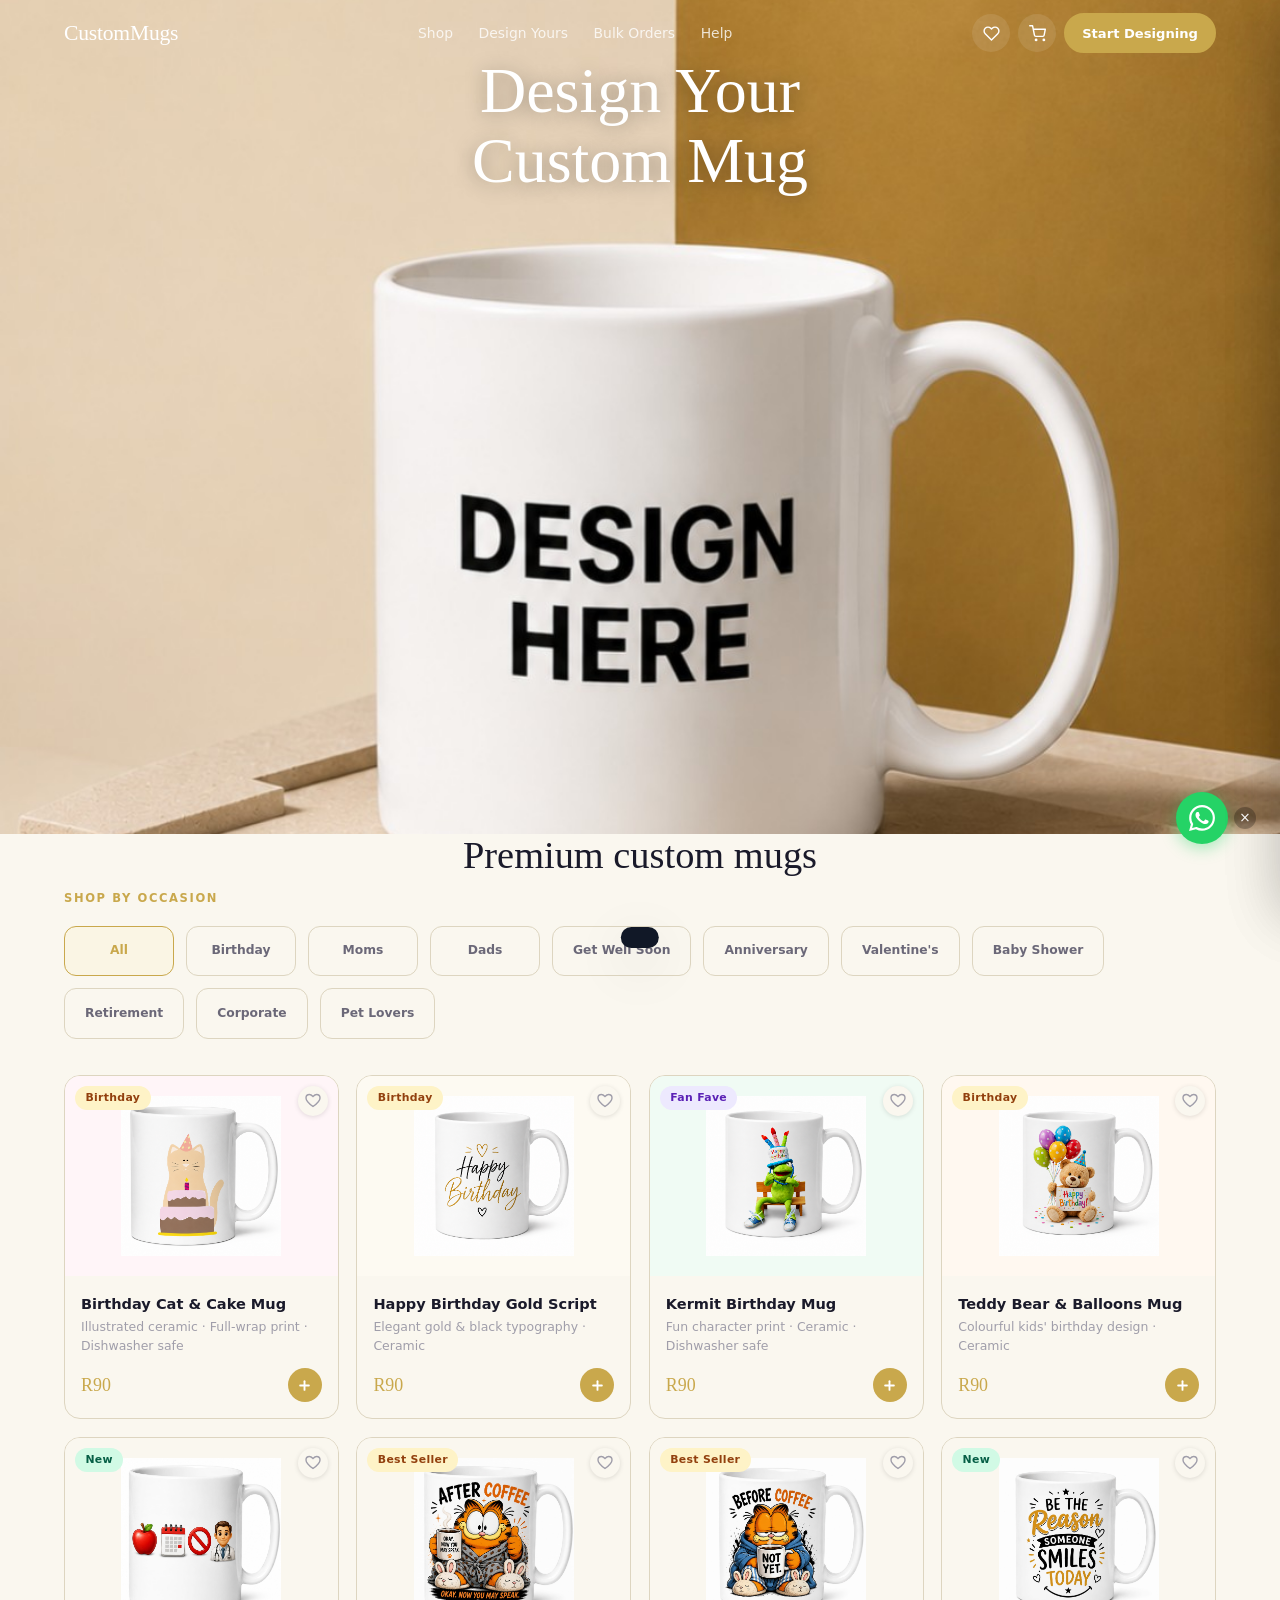
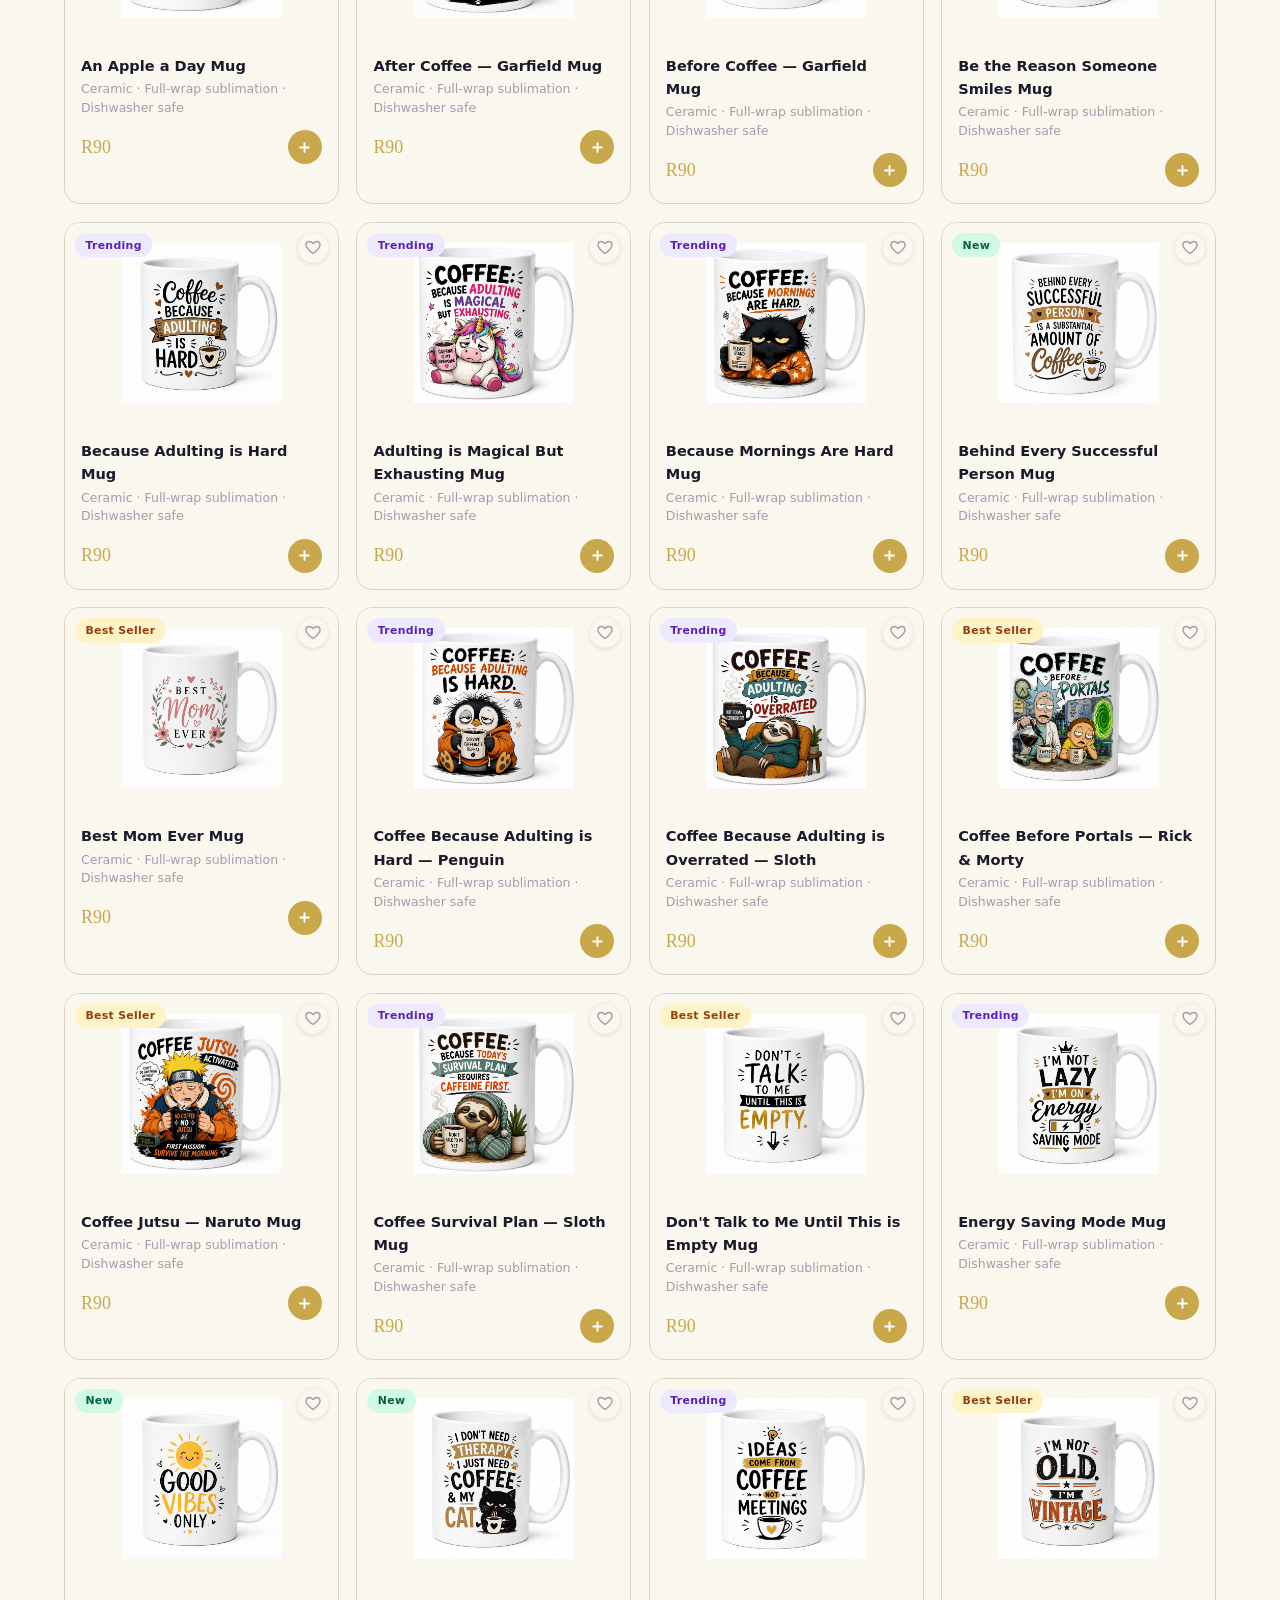
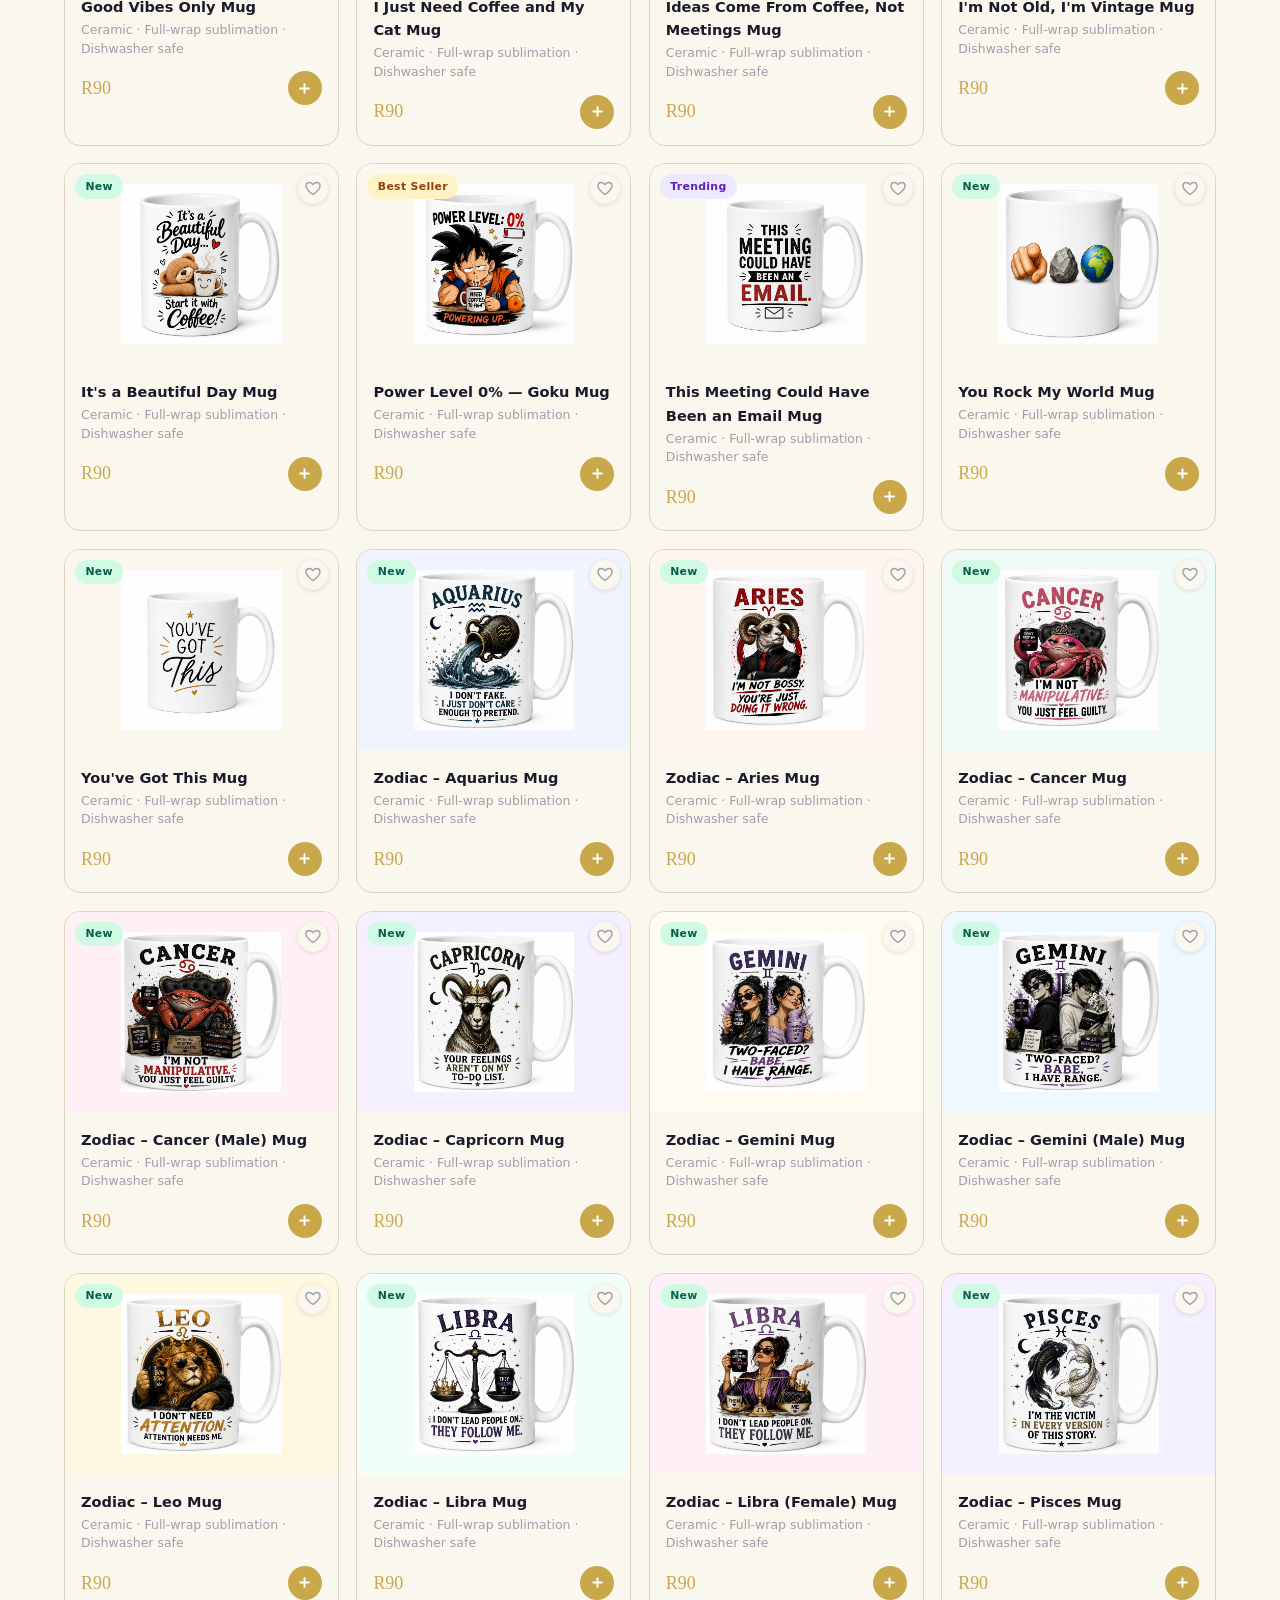
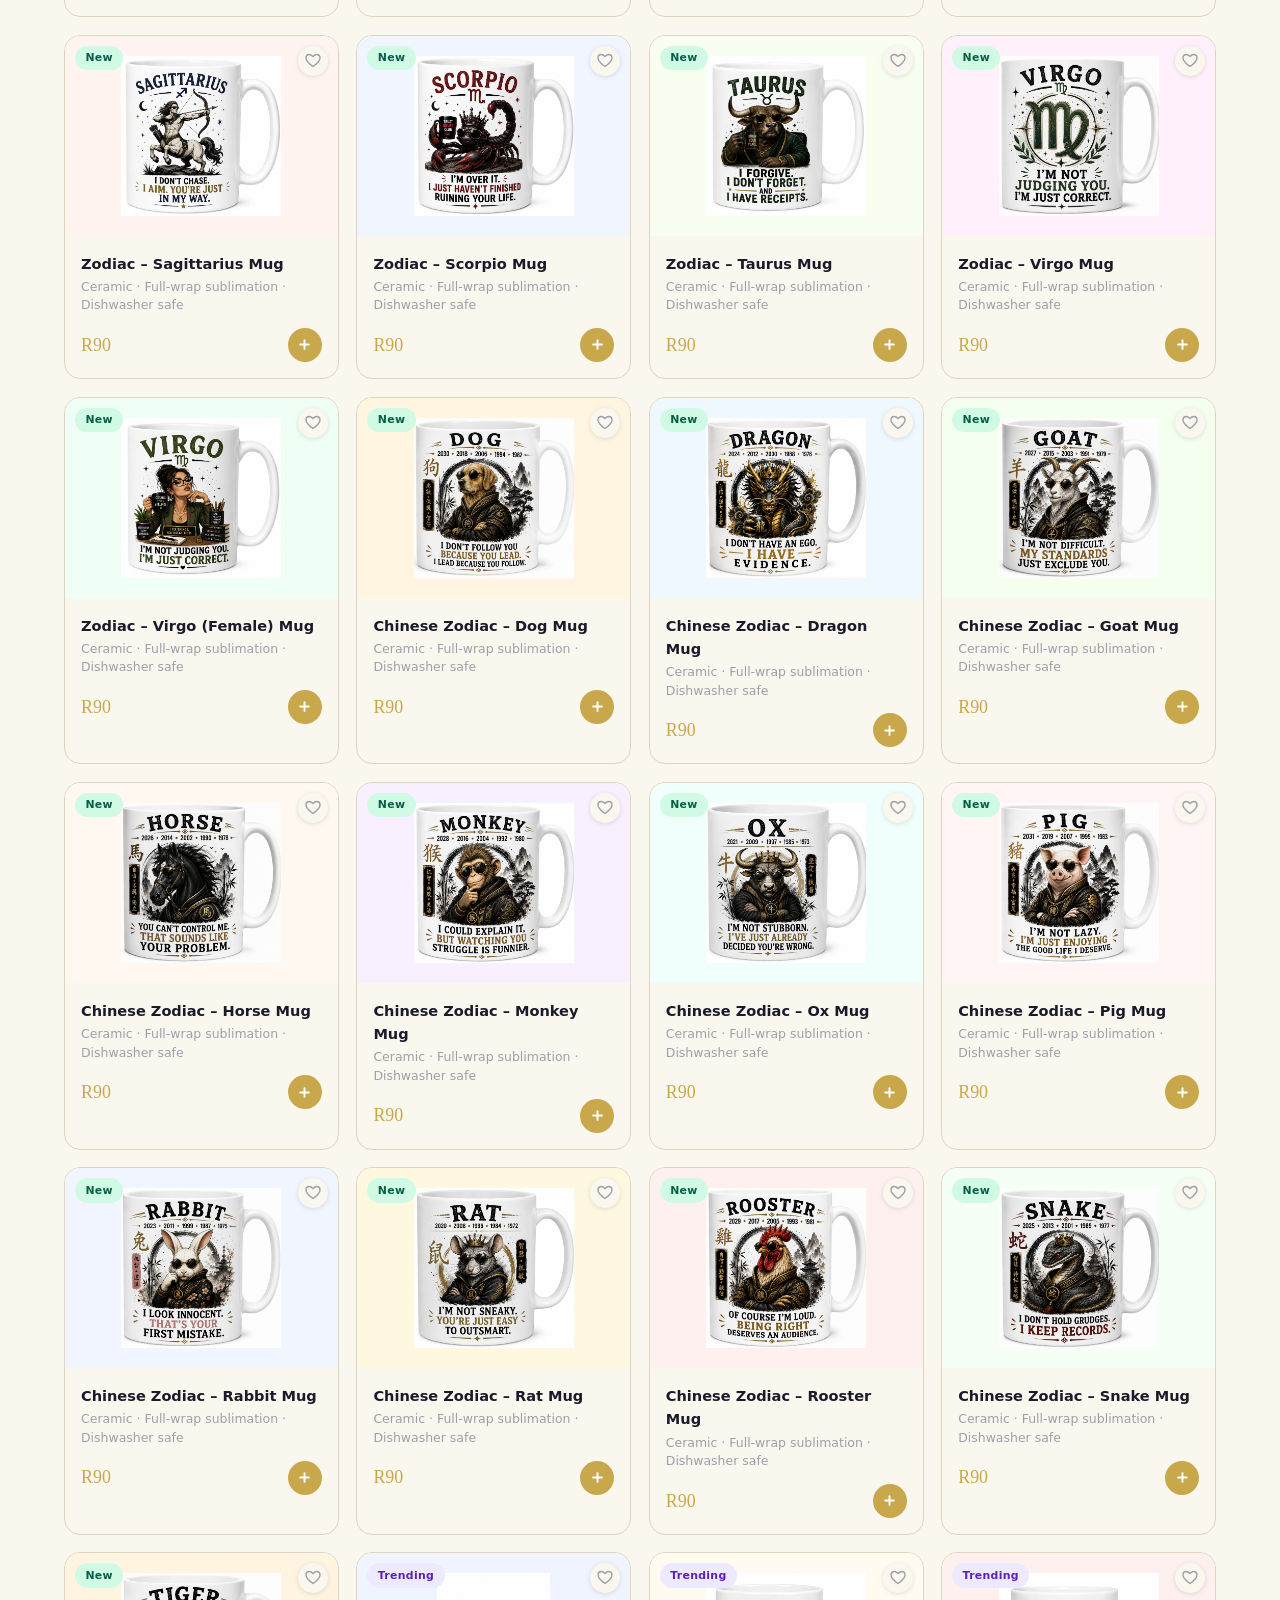
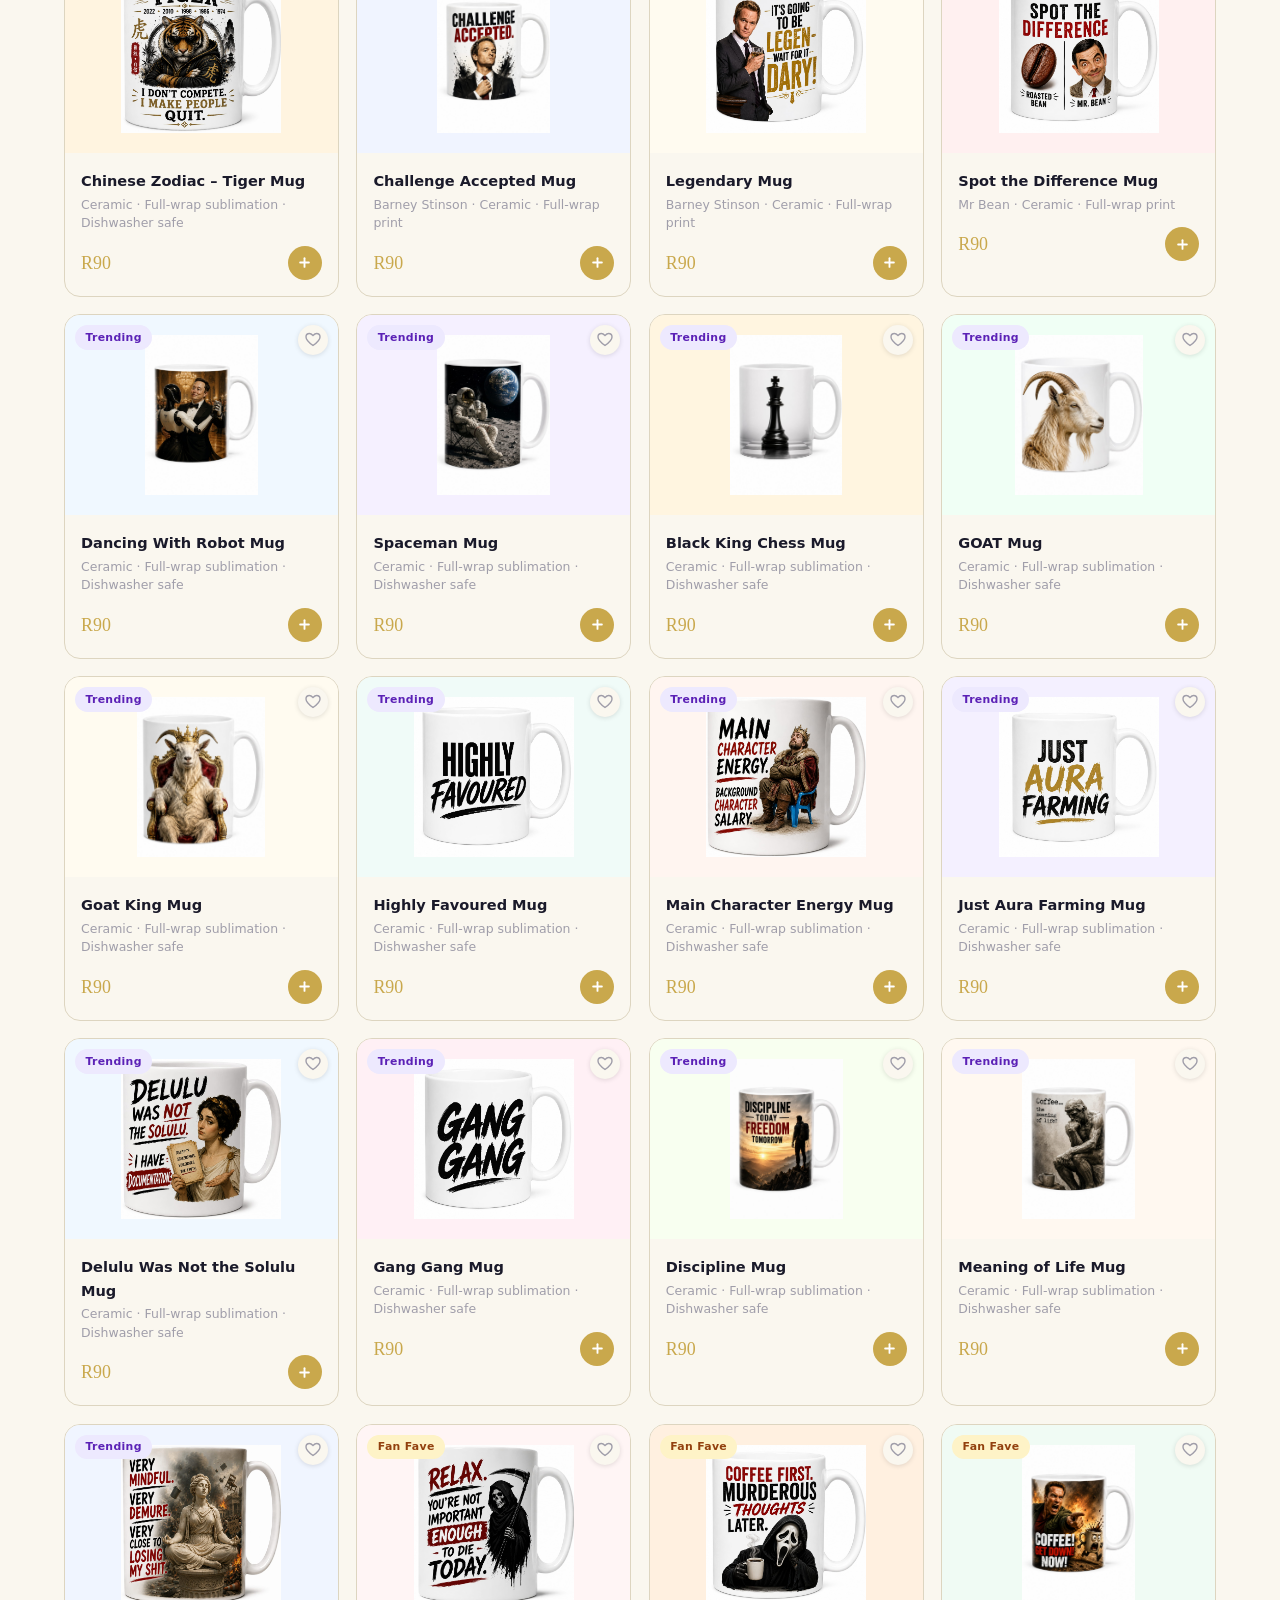
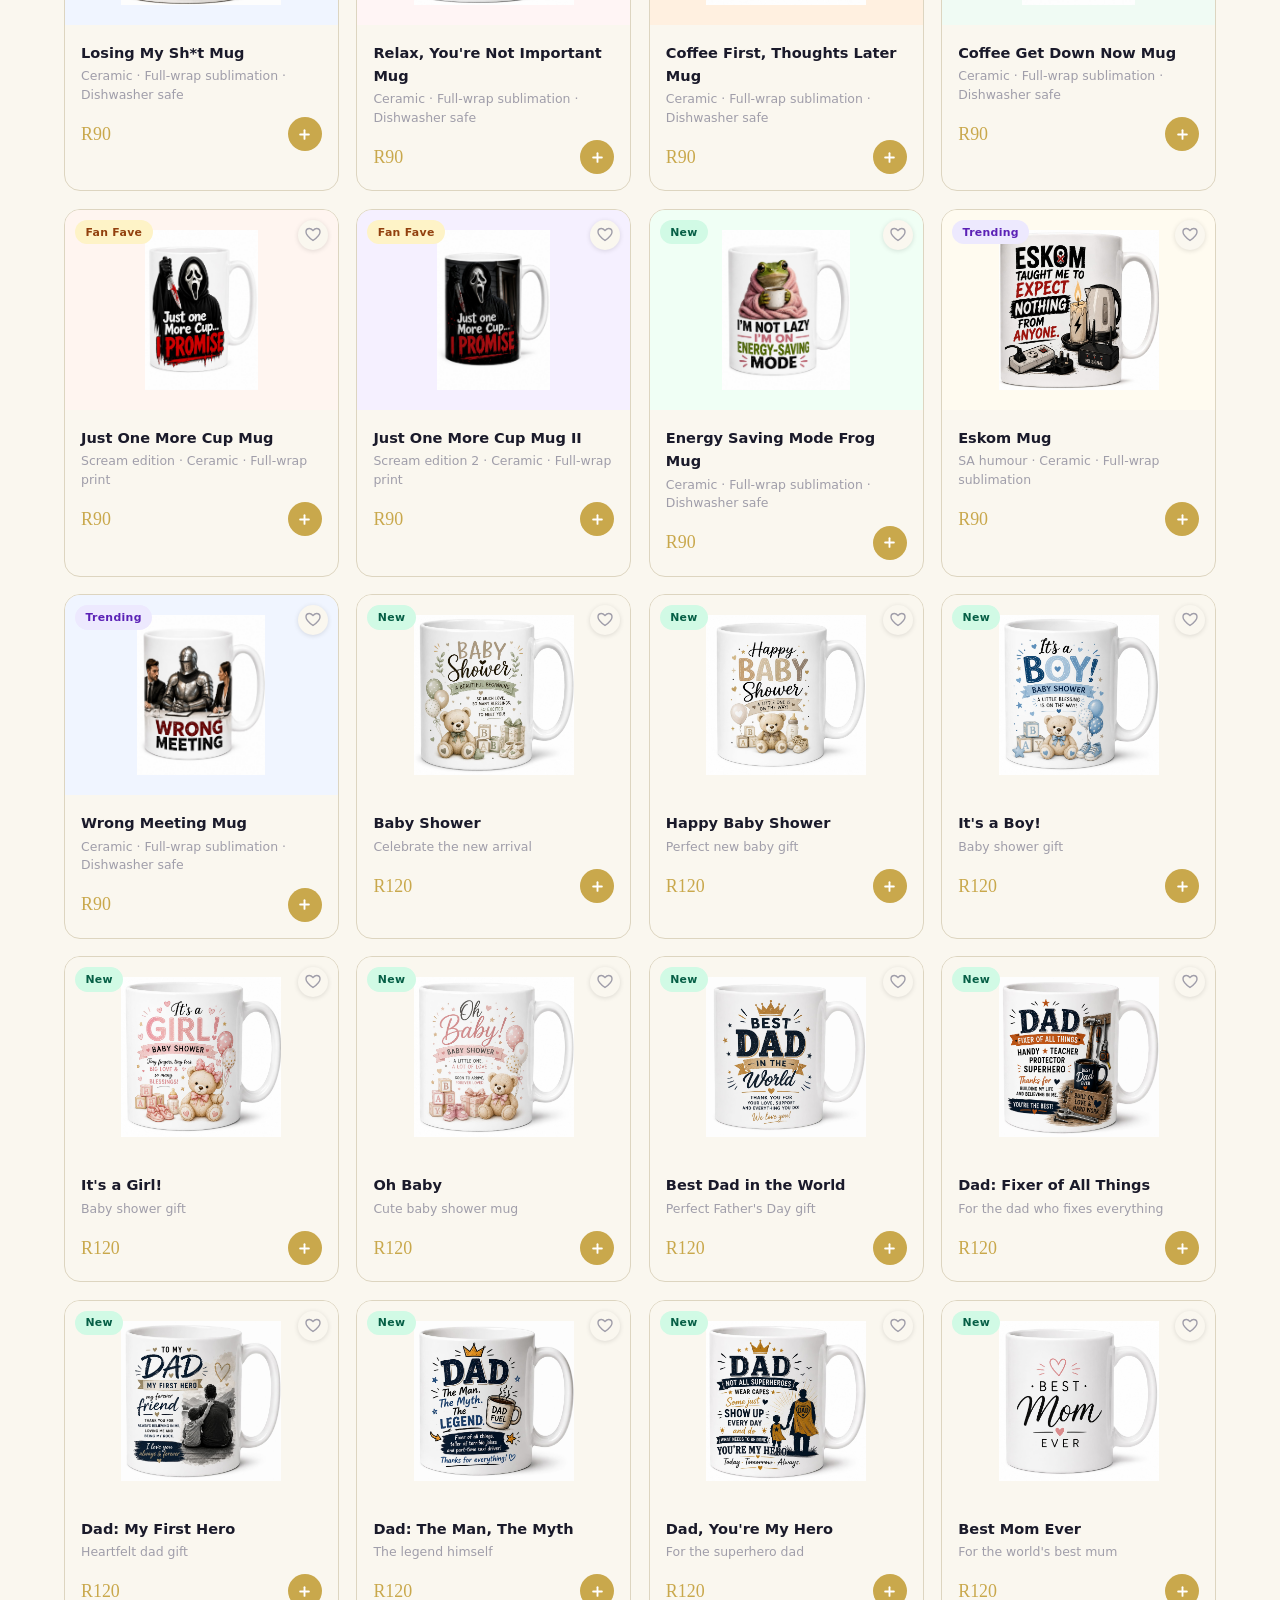
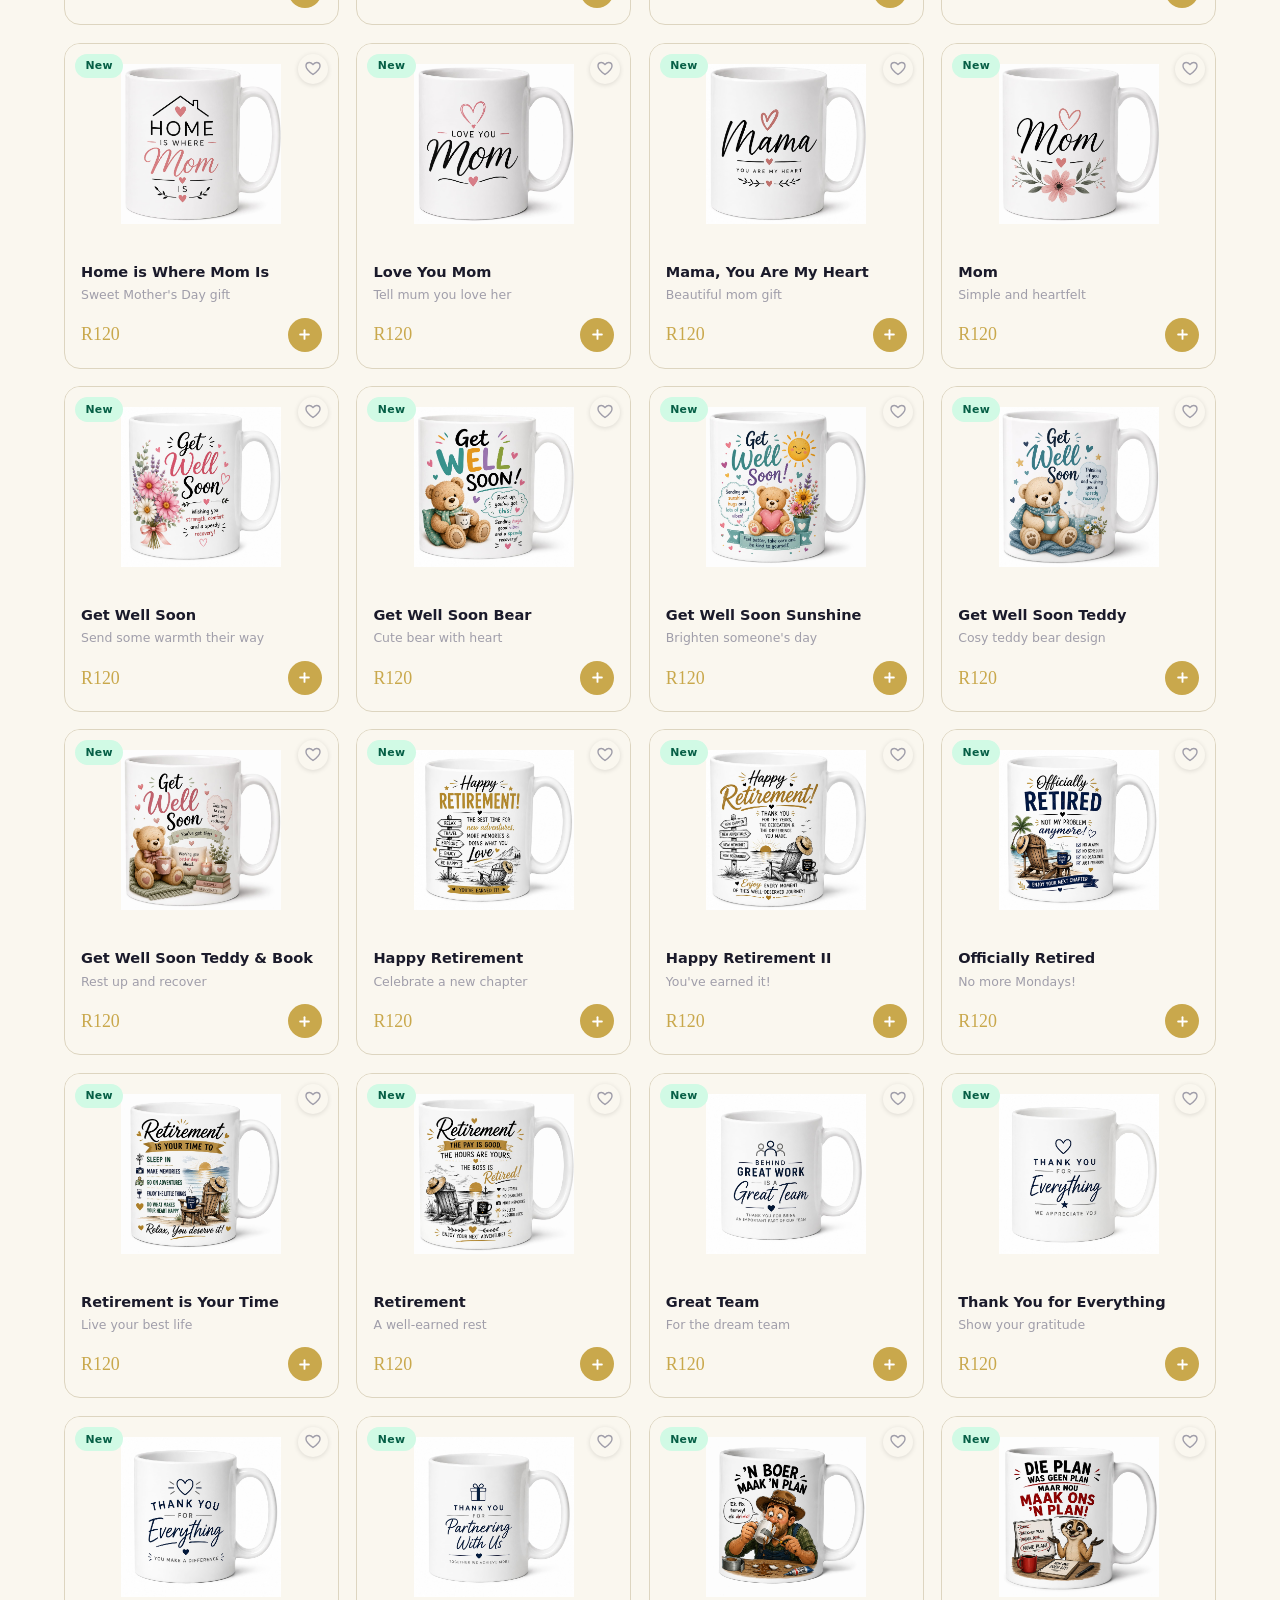
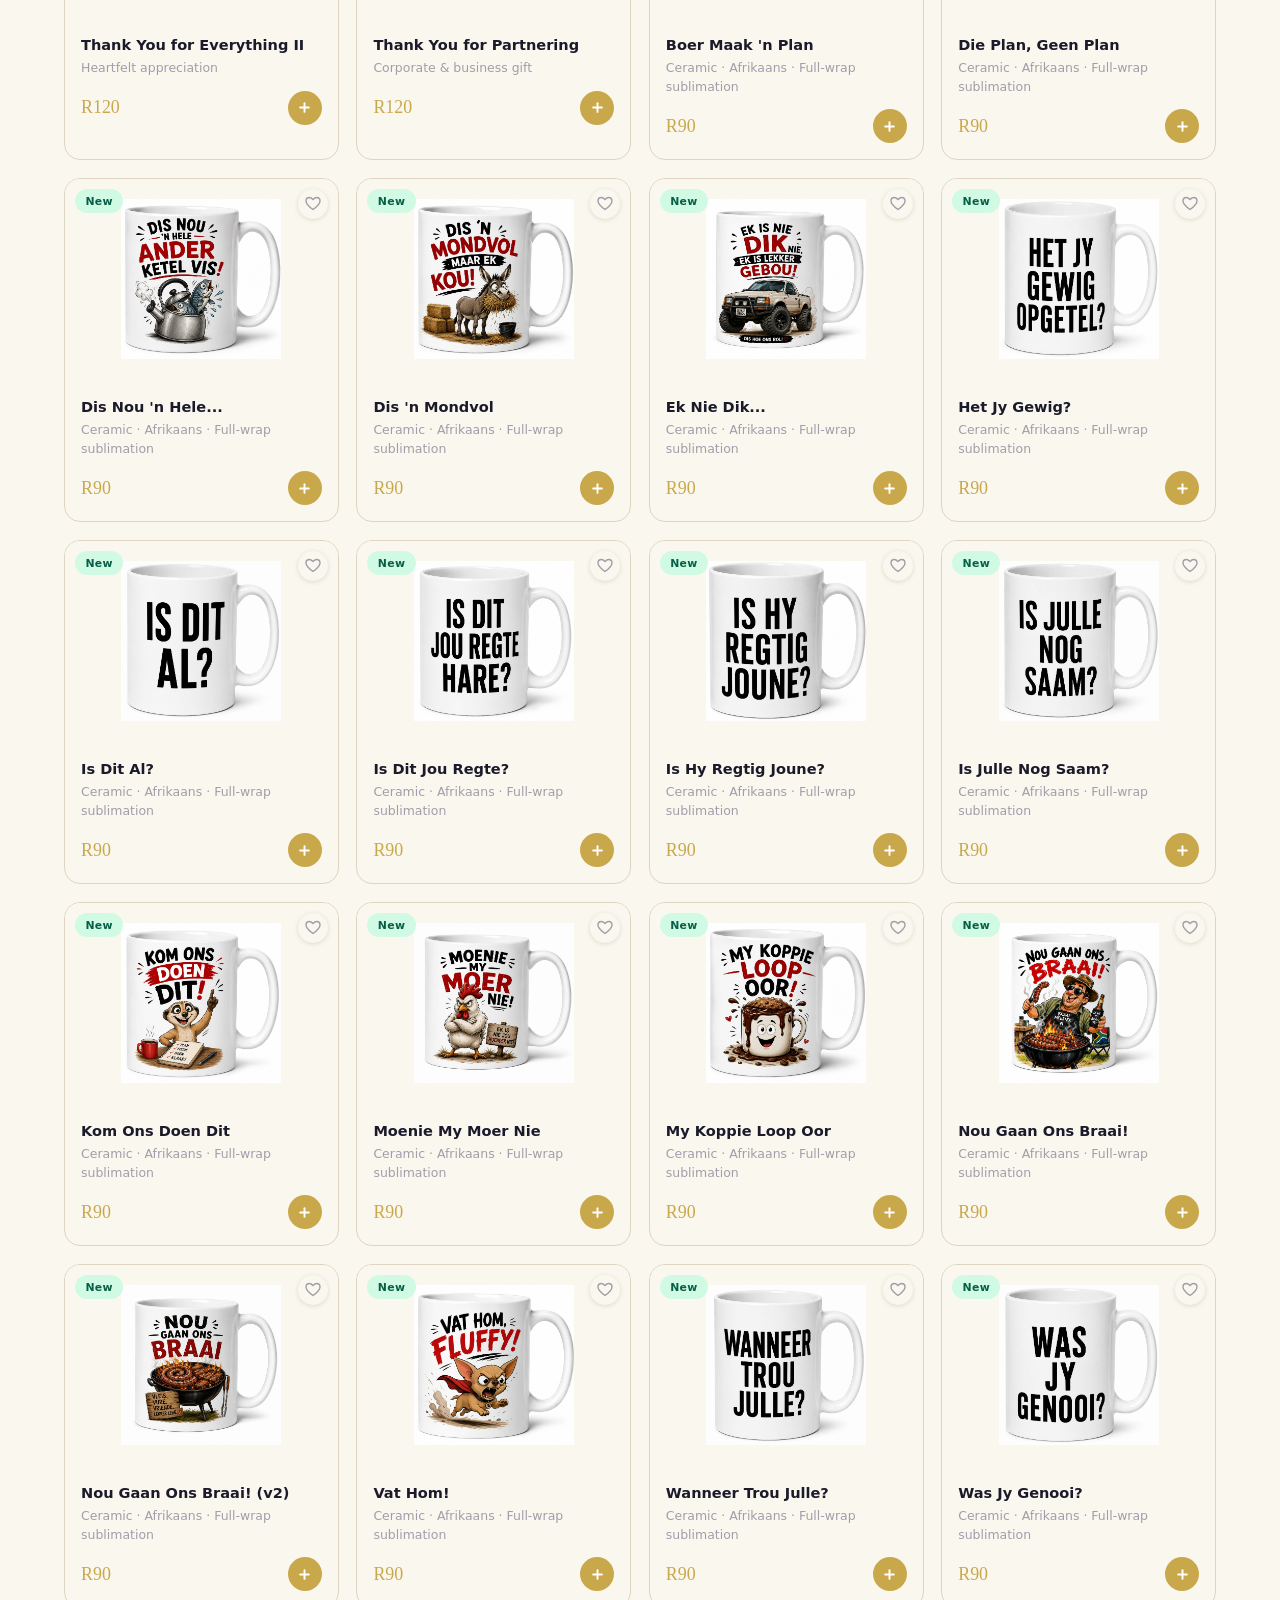
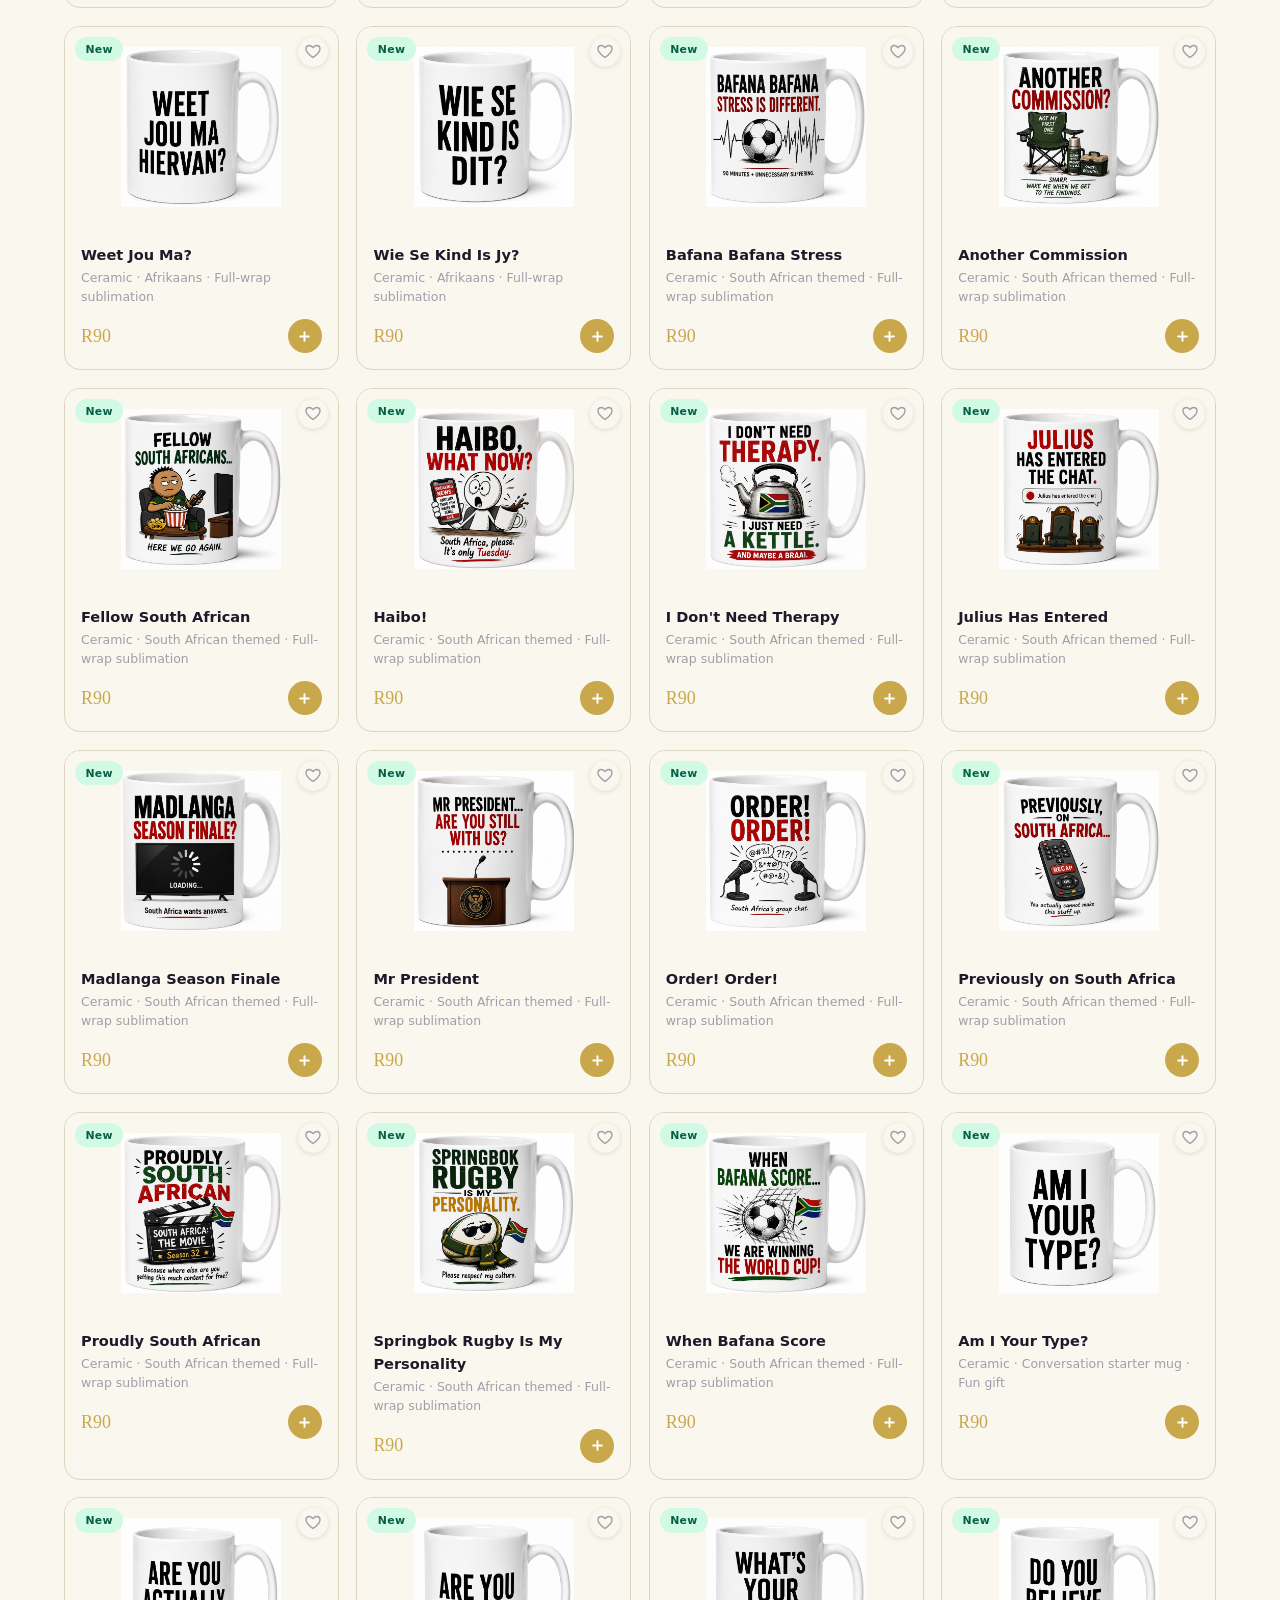
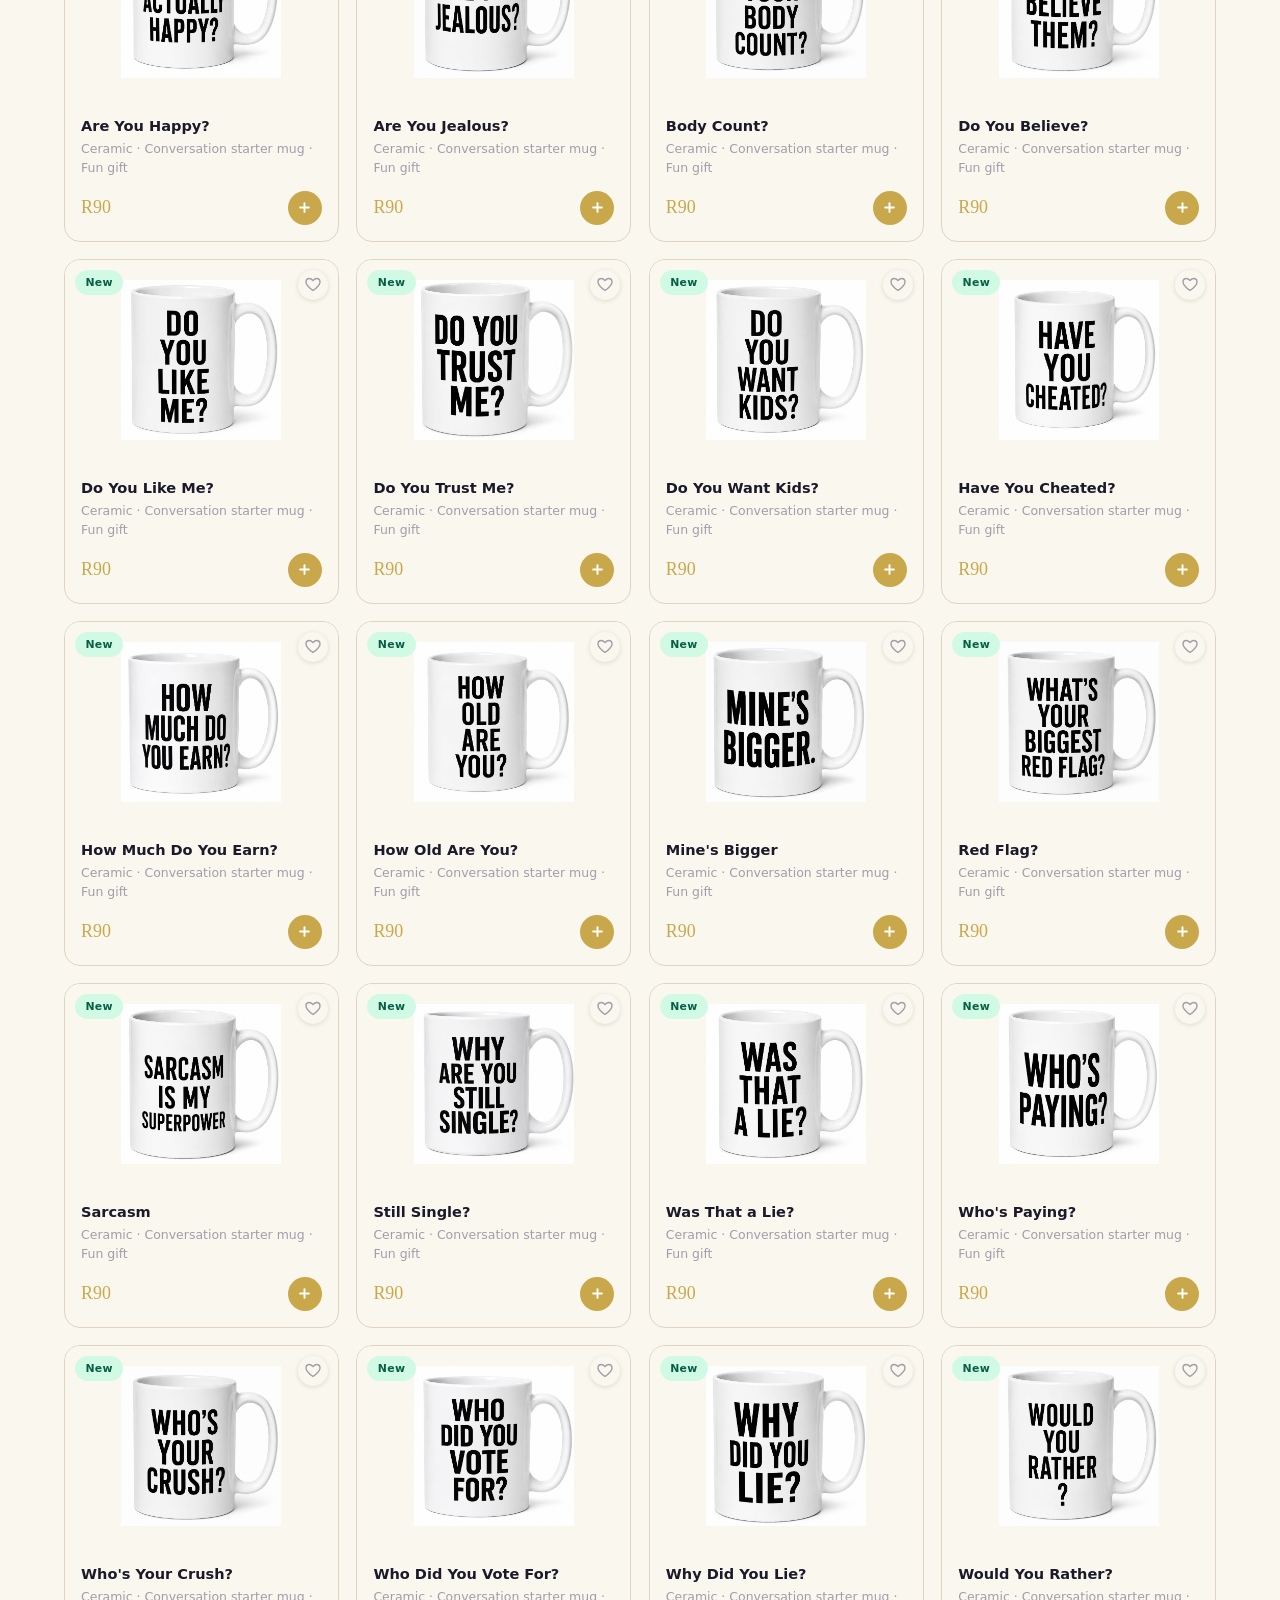
==== commit c269b214: "Fix enamel handle gap and cart checkout images - Add flattened sphere fillets at enamel mug handle a" ====
--- a/index.html
+++ b/index.html
@@ -2237,6 +2237,1846 @@
         </div>
       </article>
 
+      <article class="pc" data-cat="ceramic" data-occ="za afrikaans">
+        <div class="pc-img" style="background:#FAF7EF;display:flex;align-items:center;justify-content:center">
+          <span class="pc-badge b-new">New</span>
+          <button class="pc-wl" aria-label="Wishlist"><svg width="16" height="16" viewBox="0 0 16 16" fill="none"><path d="M8 13.5 C3 10 1 7 1 5 C1 2.5 2.5 1.5 4.5 1.5 C6 1.5 7 2.5 8 3.5 C9 2.5 10 1.5 11.5 1.5 C13.5 1.5 15 2.5 15 5 C15 7 13 10 8 13.5Z" stroke="currentColor" stroke-width="1.4" fill="none"/></svg></button>
+          <img src="/images/afrikaans-boer-maak-n-plan.jpg.png.jpeg" alt="Boer Maak 'n Plan" style="max-height:160px;max-width:100%;object-fit:contain">
+        </div>
+        <div class="pc-body">
+          <div class="pc-name">Boer Maak 'n Plan</div>
+          <div class="pc-desc">Ceramic · Afrikaans · Full-wrap sublimation</div>
+          <div class="pc-foot">
+            <span><span class="pc-price" data-p="90">R90</span></span>
+            <button class="pc-atc" aria-label="Add to cart"><svg viewBox="0 0 24 24" fill="none" stroke="currentColor" stroke-width="3" stroke-linecap="round"><line x1="12" y1="5" x2="12" y2="19"/><line x1="5" y1="12" x2="19" y2="12"/></svg></button>
+          </div>
+        </div>
+      </article>
+
+      <article class="pc" data-cat="ceramic" data-occ="za afrikaans">
+        <div class="pc-img" style="background:#FAF7EF;display:flex;align-items:center;justify-content:center">
+          <span class="pc-badge b-new">New</span>
+          <button class="pc-wl" aria-label="Wishlist"><svg width="16" height="16" viewBox="0 0 16 16" fill="none"><path d="M8 13.5 C3 10 1 7 1 5 C1 2.5 2.5 1.5 4.5 1.5 C6 1.5 7 2.5 8 3.5 C9 2.5 10 1.5 11.5 1.5 C13.5 1.5 15 2.5 15 5 C15 7 13 10 8 13.5Z" stroke="currentColor" stroke-width="1.4" fill="none"/></svg></button>
+          <img src="/images/afrikaans-die-plan-geen-plan.jpg.png.jpeg" alt="Die Plan, Geen Plan" style="max-height:160px;max-width:100%;object-fit:contain">
+        </div>
+        <div class="pc-body">
+          <div class="pc-name">Die Plan, Geen Plan</div>
+          <div class="pc-desc">Ceramic · Afrikaans · Full-wrap sublimation</div>
+          <div class="pc-foot">
+            <span><span class="pc-price" data-p="90">R90</span></span>
+            <button class="pc-atc" aria-label="Add to cart"><svg viewBox="0 0 24 24" fill="none" stroke="currentColor" stroke-width="3" stroke-linecap="round"><line x1="12" y1="5" x2="12" y2="19"/><line x1="5" y1="12" x2="19" y2="12"/></svg></button>
+          </div>
+        </div>
+      </article>
+
+      <article class="pc" data-cat="ceramic" data-occ="za afrikaans">
+        <div class="pc-img" style="background:#FAF7EF;display:flex;align-items:center;justify-content:center">
+          <span class="pc-badge b-new">New</span>
+          <button class="pc-wl" aria-label="Wishlist"><svg width="16" height="16" viewBox="0 0 16 16" fill="none"><path d="M8 13.5 C3 10 1 7 1 5 C1 2.5 2.5 1.5 4.5 1.5 C6 1.5 7 2.5 8 3.5 C9 2.5 10 1.5 11.5 1.5 C13.5 1.5 15 2.5 15 5 C15 7 13 10 8 13.5Z" stroke="currentColor" stroke-width="1.4" fill="none"/></svg></button>
+          <img src="/images/afrikaans-dis-nou-n-hele.jpg.png.jpeg" alt="Dis Nou 'n Hele..." style="max-height:160px;max-width:100%;object-fit:contain">
+        </div>
+        <div class="pc-body">
+          <div class="pc-name">Dis Nou 'n Hele...</div>
+          <div class="pc-desc">Ceramic · Afrikaans · Full-wrap sublimation</div>
+          <div class="pc-foot">
+            <span><span class="pc-price" data-p="90">R90</span></span>
+            <button class="pc-atc" aria-label="Add to cart"><svg viewBox="0 0 24 24" fill="none" stroke="currentColor" stroke-width="3" stroke-linecap="round"><line x1="12" y1="5" x2="12" y2="19"/><line x1="5" y1="12" x2="19" y2="12"/></svg></button>
+          </div>
+        </div>
+      </article>
+
+      <article class="pc" data-cat="ceramic" data-occ="za afrikaans">
+        <div class="pc-img" style="background:#FAF7EF;display:flex;align-items:center;justify-content:center">
+          <span class="pc-badge b-new">New</span>
+          <button class="pc-wl" aria-label="Wishlist"><svg width="16" height="16" viewBox="0 0 16 16" fill="none"><path d="M8 13.5 C3 10 1 7 1 5 C1 2.5 2.5 1.5 4.5 1.5 C6 1.5 7 2.5 8 3.5 C9 2.5 10 1.5 11.5 1.5 C13.5 1.5 15 2.5 15 5 C15 7 13 10 8 13.5Z" stroke="currentColor" stroke-width="1.4" fill="none"/></svg></button>
+          <img src="/images/afrikaans-dis-%C3%B1-mondvol.jpg.png.jpeg" alt="Dis 'n Mondvol" style="max-height:160px;max-width:100%;object-fit:contain">
+        </div>
+        <div class="pc-body">
+          <div class="pc-name">Dis 'n Mondvol</div>
+          <div class="pc-desc">Ceramic · Afrikaans · Full-wrap sublimation</div>
+          <div class="pc-foot">
+            <span><span class="pc-price" data-p="90">R90</span></span>
+            <button class="pc-atc" aria-label="Add to cart"><svg viewBox="0 0 24 24" fill="none" stroke="currentColor" stroke-width="3" stroke-linecap="round"><line x1="12" y1="5" x2="12" y2="19"/><line x1="5" y1="12" x2="19" y2="12"/></svg></button>
+          </div>
+        </div>
+      </article>
+
+      <article class="pc" data-cat="ceramic" data-occ="za afrikaans">
+        <div class="pc-img" style="background:#FAF7EF;display:flex;align-items:center;justify-content:center">
+          <span class="pc-badge b-new">New</span>
+          <button class="pc-wl" aria-label="Wishlist"><svg width="16" height="16" viewBox="0 0 16 16" fill="none"><path d="M8 13.5 C3 10 1 7 1 5 C1 2.5 2.5 1.5 4.5 1.5 C6 1.5 7 2.5 8 3.5 C9 2.5 10 1.5 11.5 1.5 C13.5 1.5 15 2.5 15 5 C15 7 13 10 8 13.5Z" stroke="currentColor" stroke-width="1.4" fill="none"/></svg></button>
+          <img src="/images/afrikaans-ek-nie-dik.jpg.png.jpeg" alt="Ek Nie Dik..." style="max-height:160px;max-width:100%;object-fit:contain">
+        </div>
+        <div class="pc-body">
+          <div class="pc-name">Ek Nie Dik...</div>
+          <div class="pc-desc">Ceramic · Afrikaans · Full-wrap sublimation</div>
+          <div class="pc-foot">
+            <span><span class="pc-price" data-p="90">R90</span></span>
+            <button class="pc-atc" aria-label="Add to cart"><svg viewBox="0 0 24 24" fill="none" stroke="currentColor" stroke-width="3" stroke-linecap="round"><line x1="12" y1="5" x2="12" y2="19"/><line x1="5" y1="12" x2="19" y2="12"/></svg></button>
+          </div>
+        </div>
+      </article>
+
+      <article class="pc" data-cat="ceramic" data-occ="za afrikaans">
+        <div class="pc-img" style="background:#FAF7EF;display:flex;align-items:center;justify-content:center">
+          <span class="pc-badge b-new">New</span>
+          <button class="pc-wl" aria-label="Wishlist"><svg width="16" height="16" viewBox="0 0 16 16" fill="none"><path d="M8 13.5 C3 10 1 7 1 5 C1 2.5 2.5 1.5 4.5 1.5 C6 1.5 7 2.5 8 3.5 C9 2.5 10 1.5 11.5 1.5 C13.5 1.5 15 2.5 15 5 C15 7 13 10 8 13.5Z" stroke="currentColor" stroke-width="1.4" fill="none"/></svg></button>
+          <img src="/images/afrikaans-het-jy-gewig.jpg.png.jpeg" alt="Het Jy Gewig?" style="max-height:160px;max-width:100%;object-fit:contain">
+        </div>
+        <div class="pc-body">
+          <div class="pc-name">Het Jy Gewig?</div>
+          <div class="pc-desc">Ceramic · Afrikaans · Full-wrap sublimation</div>
+          <div class="pc-foot">
+            <span><span class="pc-price" data-p="90">R90</span></span>
+            <button class="pc-atc" aria-label="Add to cart"><svg viewBox="0 0 24 24" fill="none" stroke="currentColor" stroke-width="3" stroke-linecap="round"><line x1="12" y1="5" x2="12" y2="19"/><line x1="5" y1="12" x2="19" y2="12"/></svg></button>
+          </div>
+        </div>
+      </article>
+
+      <article class="pc" data-cat="ceramic" data-occ="za afrikaans">
+        <div class="pc-img" style="background:#FAF7EF;display:flex;align-items:center;justify-content:center">
+          <span class="pc-badge b-new">New</span>
+          <button class="pc-wl" aria-label="Wishlist"><svg width="16" height="16" viewBox="0 0 16 16" fill="none"><path d="M8 13.5 C3 10 1 7 1 5 C1 2.5 2.5 1.5 4.5 1.5 C6 1.5 7 2.5 8 3.5 C9 2.5 10 1.5 11.5 1.5 C13.5 1.5 15 2.5 15 5 C15 7 13 10 8 13.5Z" stroke="currentColor" stroke-width="1.4" fill="none"/></svg></button>
+          <img src="/images/afrikaans-is-dit-al.jpg.png.jpeg" alt="Is Dit Al?" style="max-height:160px;max-width:100%;object-fit:contain">
+        </div>
+        <div class="pc-body">
+          <div class="pc-name">Is Dit Al?</div>
+          <div class="pc-desc">Ceramic · Afrikaans · Full-wrap sublimation</div>
+          <div class="pc-foot">
+            <span><span class="pc-price" data-p="90">R90</span></span>
+            <button class="pc-atc" aria-label="Add to cart"><svg viewBox="0 0 24 24" fill="none" stroke="currentColor" stroke-width="3" stroke-linecap="round"><line x1="12" y1="5" x2="12" y2="19"/><line x1="5" y1="12" x2="19" y2="12"/></svg></button>
+          </div>
+        </div>
+      </article>
+
+      <article class="pc" data-cat="ceramic" data-occ="za afrikaans">
+        <div class="pc-img" style="background:#FAF7EF;display:flex;align-items:center;justify-content:center">
+          <span class="pc-badge b-new">New</span>
+          <button class="pc-wl" aria-label="Wishlist"><svg width="16" height="16" viewBox="0 0 16 16" fill="none"><path d="M8 13.5 C3 10 1 7 1 5 C1 2.5 2.5 1.5 4.5 1.5 C6 1.5 7 2.5 8 3.5 C9 2.5 10 1.5 11.5 1.5 C13.5 1.5 15 2.5 15 5 C15 7 13 10 8 13.5Z" stroke="currentColor" stroke-width="1.4" fill="none"/></svg></button>
+          <img src="/images/afrikaans-is-dit-jou-regte.jpg.png.jpeg" alt="Is Dit Jou Regte?" style="max-height:160px;max-width:100%;object-fit:contain">
+        </div>
+        <div class="pc-body">
+          <div class="pc-name">Is Dit Jou Regte?</div>
+          <div class="pc-desc">Ceramic · Afrikaans · Full-wrap sublimation</div>
+          <div class="pc-foot">
+            <span><span class="pc-price" data-p="90">R90</span></span>
+            <button class="pc-atc" aria-label="Add to cart"><svg viewBox="0 0 24 24" fill="none" stroke="currentColor" stroke-width="3" stroke-linecap="round"><line x1="12" y1="5" x2="12" y2="19"/><line x1="5" y1="12" x2="19" y2="12"/></svg></button>
+          </div>
+        </div>
+      </article>
+
+      <article class="pc" data-cat="ceramic" data-occ="za afrikaans">
+        <div class="pc-img" style="background:#FAF7EF;display:flex;align-items:center;justify-content:center">
+          <span class="pc-badge b-new">New</span>
+          <button class="pc-wl" aria-label="Wishlist"><svg width="16" height="16" viewBox="0 0 16 16" fill="none"><path d="M8 13.5 C3 10 1 7 1 5 C1 2.5 2.5 1.5 4.5 1.5 C6 1.5 7 2.5 8 3.5 C9 2.5 10 1.5 11.5 1.5 C13.5 1.5 15 2.5 15 5 C15 7 13 10 8 13.5Z" stroke="currentColor" stroke-width="1.4" fill="none"/></svg></button>
+          <img src="/images/afrikaans-is-hy-regtig-joune.jpg.png.jpeg" alt="Is Hy Regtig Joune?" style="max-height:160px;max-width:100%;object-fit:contain">
+        </div>
+        <div class="pc-body">
+          <div class="pc-name">Is Hy Regtig Joune?</div>
+          <div class="pc-desc">Ceramic · Afrikaans · Full-wrap sublimation</div>
+          <div class="pc-foot">
+            <span><span class="pc-price" data-p="90">R90</span></span>
+            <button class="pc-atc" aria-label="Add to cart"><svg viewBox="0 0 24 24" fill="none" stroke="currentColor" stroke-width="3" stroke-linecap="round"><line x1="12" y1="5" x2="12" y2="19"/><line x1="5" y1="12" x2="19" y2="12"/></svg></button>
+          </div>
+        </div>
+      </article>
+
+      <article class="pc" data-cat="ceramic" data-occ="za afrikaans">
+        <div class="pc-img" style="background:#FAF7EF;display:flex;align-items:center;justify-content:center">
+          <span class="pc-badge b-new">New</span>
+          <button class="pc-wl" aria-label="Wishlist"><svg width="16" height="16" viewBox="0 0 16 16" fill="none"><path d="M8 13.5 C3 10 1 7 1 5 C1 2.5 2.5 1.5 4.5 1.5 C6 1.5 7 2.5 8 3.5 C9 2.5 10 1.5 11.5 1.5 C13.5 1.5 15 2.5 15 5 C15 7 13 10 8 13.5Z" stroke="currentColor" stroke-width="1.4" fill="none"/></svg></button>
+          <img src="/images/afrikaans-is-julle-nog-saam.jpg.png.jpeg" alt="Is Julle Nog Saam?" style="max-height:160px;max-width:100%;object-fit:contain">
+        </div>
+        <div class="pc-body">
+          <div class="pc-name">Is Julle Nog Saam?</div>
+          <div class="pc-desc">Ceramic · Afrikaans · Full-wrap sublimation</div>
+          <div class="pc-foot">
+            <span><span class="pc-price" data-p="90">R90</span></span>
+            <button class="pc-atc" aria-label="Add to cart"><svg viewBox="0 0 24 24" fill="none" stroke="currentColor" stroke-width="3" stroke-linecap="round"><line x1="12" y1="5" x2="12" y2="19"/><line x1="5" y1="12" x2="19" y2="12"/></svg></button>
+          </div>
+        </div>
+      </article>
+
+      <article class="pc" data-cat="ceramic" data-occ="za afrikaans">
+        <div class="pc-img" style="background:#FAF7EF;display:flex;align-items:center;justify-content:center">
+          <span class="pc-badge b-new">New</span>
+          <button class="pc-wl" aria-label="Wishlist"><svg width="16" height="16" viewBox="0 0 16 16" fill="none"><path d="M8 13.5 C3 10 1 7 1 5 C1 2.5 2.5 1.5 4.5 1.5 C6 1.5 7 2.5 8 3.5 C9 2.5 10 1.5 11.5 1.5 C13.5 1.5 15 2.5 15 5 C15 7 13 10 8 13.5Z" stroke="currentColor" stroke-width="1.4" fill="none"/></svg></button>
+          <img src="/images/afrikaans-kom-ons-doen.jpg.png.jpeg" alt="Kom Ons Doen Dit" style="max-height:160px;max-width:100%;object-fit:contain">
+        </div>
+        <div class="pc-body">
+          <div class="pc-name">Kom Ons Doen Dit</div>
+          <div class="pc-desc">Ceramic · Afrikaans · Full-wrap sublimation</div>
+          <div class="pc-foot">
+            <span><span class="pc-price" data-p="90">R90</span></span>
+            <button class="pc-atc" aria-label="Add to cart"><svg viewBox="0 0 24 24" fill="none" stroke="currentColor" stroke-width="3" stroke-linecap="round"><line x1="12" y1="5" x2="12" y2="19"/><line x1="5" y1="12" x2="19" y2="12"/></svg></button>
+          </div>
+        </div>
+      </article>
+
+      <article class="pc" data-cat="ceramic" data-occ="za afrikaans">
+        <div class="pc-img" style="background:#FAF7EF;display:flex;align-items:center;justify-content:center">
+          <span class="pc-badge b-new">New</span>
+          <button class="pc-wl" aria-label="Wishlist"><svg width="16" height="16" viewBox="0 0 16 16" fill="none"><path d="M8 13.5 C3 10 1 7 1 5 C1 2.5 2.5 1.5 4.5 1.5 C6 1.5 7 2.5 8 3.5 C9 2.5 10 1.5 11.5 1.5 C13.5 1.5 15 2.5 15 5 C15 7 13 10 8 13.5Z" stroke="currentColor" stroke-width="1.4" fill="none"/></svg></button>
+          <img src="/images/afrikaans-moenie-my-moer.jpg.png.jpeg" alt="Moenie My Moer Nie" style="max-height:160px;max-width:100%;object-fit:contain">
+        </div>
+        <div class="pc-body">
+          <div class="pc-name">Moenie My Moer Nie</div>
+          <div class="pc-desc">Ceramic · Afrikaans · Full-wrap sublimation</div>
+          <div class="pc-foot">
+            <span><span class="pc-price" data-p="90">R90</span></span>
+            <button class="pc-atc" aria-label="Add to cart"><svg viewBox="0 0 24 24" fill="none" stroke="currentColor" stroke-width="3" stroke-linecap="round"><line x1="12" y1="5" x2="12" y2="19"/><line x1="5" y1="12" x2="19" y2="12"/></svg></button>
+          </div>
+        </div>
+      </article>
+
+      <article class="pc" data-cat="ceramic" data-occ="za afrikaans">
+        <div class="pc-img" style="background:#FAF7EF;display:flex;align-items:center;justify-content:center">
+          <span class="pc-badge b-new">New</span>
+          <button class="pc-wl" aria-label="Wishlist"><svg width="16" height="16" viewBox="0 0 16 16" fill="none"><path d="M8 13.5 C3 10 1 7 1 5 C1 2.5 2.5 1.5 4.5 1.5 C6 1.5 7 2.5 8 3.5 C9 2.5 10 1.5 11.5 1.5 C13.5 1.5 15 2.5 15 5 C15 7 13 10 8 13.5Z" stroke="currentColor" stroke-width="1.4" fill="none"/></svg></button>
+          <img src="/images/afrikaans-my-koppie-loop-oor.jpg.png.jpeg" alt="My Koppie Loop Oor" style="max-height:160px;max-width:100%;object-fit:contain">
+        </div>
+        <div class="pc-body">
+          <div class="pc-name">My Koppie Loop Oor</div>
+          <div class="pc-desc">Ceramic · Afrikaans · Full-wrap sublimation</div>
+          <div class="pc-foot">
+            <span><span class="pc-price" data-p="90">R90</span></span>
+            <button class="pc-atc" aria-label="Add to cart"><svg viewBox="0 0 24 24" fill="none" stroke="currentColor" stroke-width="3" stroke-linecap="round"><line x1="12" y1="5" x2="12" y2="19"/><line x1="5" y1="12" x2="19" y2="12"/></svg></button>
+          </div>
+        </div>
+      </article>
+
+      <article class="pc" data-cat="ceramic" data-occ="za afrikaans">
+        <div class="pc-img" style="background:#FAF7EF;display:flex;align-items:center;justify-content:center">
+          <span class="pc-badge b-new">New</span>
+          <button class="pc-wl" aria-label="Wishlist"><svg width="16" height="16" viewBox="0 0 16 16" fill="none"><path d="M8 13.5 C3 10 1 7 1 5 C1 2.5 2.5 1.5 4.5 1.5 C6 1.5 7 2.5 8 3.5 C9 2.5 10 1.5 11.5 1.5 C13.5 1.5 15 2.5 15 5 C15 7 13 10 8 13.5Z" stroke="currentColor" stroke-width="1.4" fill="none"/></svg></button>
+          <img src="/images/afrikaans-nou-gaan-ons-braai.jpg.png.jpeg" alt="Nou Gaan Ons Braai!" style="max-height:160px;max-width:100%;object-fit:contain">
+        </div>
+        <div class="pc-body">
+          <div class="pc-name">Nou Gaan Ons Braai!</div>
+          <div class="pc-desc">Ceramic · Afrikaans · Full-wrap sublimation</div>
+          <div class="pc-foot">
+            <span><span class="pc-price" data-p="90">R90</span></span>
+            <button class="pc-atc" aria-label="Add to cart"><svg viewBox="0 0 24 24" fill="none" stroke="currentColor" stroke-width="3" stroke-linecap="round"><line x1="12" y1="5" x2="12" y2="19"/><line x1="5" y1="12" x2="19" y2="12"/></svg></button>
+          </div>
+        </div>
+      </article>
+
+      <article class="pc" data-cat="ceramic" data-occ="za afrikaans">
+        <div class="pc-img" style="background:#FAF7EF;display:flex;align-items:center;justify-content:center">
+          <span class="pc-badge b-new">New</span>
+          <button class="pc-wl" aria-label="Wishlist"><svg width="16" height="16" viewBox="0 0 16 16" fill="none"><path d="M8 13.5 C3 10 1 7 1 5 C1 2.5 2.5 1.5 4.5 1.5 C6 1.5 7 2.5 8 3.5 C9 2.5 10 1.5 11.5 1.5 C13.5 1.5 15 2.5 15 5 C15 7 13 10 8 13.5Z" stroke="currentColor" stroke-width="1.4" fill="none"/></svg></button>
+          <img src="/images/afrikaans-nou-gaan-ons-braai-1.jpg.png.jpeg" alt="Nou Gaan Ons Braai! (v2)" style="max-height:160px;max-width:100%;object-fit:contain">
+        </div>
+        <div class="pc-body">
+          <div class="pc-name">Nou Gaan Ons Braai! (v2)</div>
+          <div class="pc-desc">Ceramic · Afrikaans · Full-wrap sublimation</div>
+          <div class="pc-foot">
+            <span><span class="pc-price" data-p="90">R90</span></span>
+            <button class="pc-atc" aria-label="Add to cart"><svg viewBox="0 0 24 24" fill="none" stroke="currentColor" stroke-width="3" stroke-linecap="round"><line x1="12" y1="5" x2="12" y2="19"/><line x1="5" y1="12" x2="19" y2="12"/></svg></button>
+          </div>
+        </div>
+      </article>
+
+      <article class="pc" data-cat="ceramic" data-occ="za afrikaans">
+        <div class="pc-img" style="background:#FAF7EF;display:flex;align-items:center;justify-content:center">
+          <span class="pc-badge b-new">New</span>
+          <button class="pc-wl" aria-label="Wishlist"><svg width="16" height="16" viewBox="0 0 16 16" fill="none"><path d="M8 13.5 C3 10 1 7 1 5 C1 2.5 2.5 1.5 4.5 1.5 C6 1.5 7 2.5 8 3.5 C9 2.5 10 1.5 11.5 1.5 C13.5 1.5 15 2.5 15 5 C15 7 13 10 8 13.5Z" stroke="currentColor" stroke-width="1.4" fill="none"/></svg></button>
+          <img src="/images/afrikaans-vat-hom.jpg.png.jpeg" alt="Vat Hom!" style="max-height:160px;max-width:100%;object-fit:contain">
+        </div>
+        <div class="pc-body">
+          <div class="pc-name">Vat Hom!</div>
+          <div class="pc-desc">Ceramic · Afrikaans · Full-wrap sublimation</div>
+          <div class="pc-foot">
+            <span><span class="pc-price" data-p="90">R90</span></span>
+            <button class="pc-atc" aria-label="Add to cart"><svg viewBox="0 0 24 24" fill="none" stroke="currentColor" stroke-width="3" stroke-linecap="round"><line x1="12" y1="5" x2="12" y2="19"/><line x1="5" y1="12" x2="19" y2="12"/></svg></button>
+          </div>
+        </div>
+      </article>
+
+      <article class="pc" data-cat="ceramic" data-occ="za afrikaans">
+        <div class="pc-img" style="background:#FAF7EF;display:flex;align-items:center;justify-content:center">
+          <span class="pc-badge b-new">New</span>
+          <button class="pc-wl" aria-label="Wishlist"><svg width="16" height="16" viewBox="0 0 16 16" fill="none"><path d="M8 13.5 C3 10 1 7 1 5 C1 2.5 2.5 1.5 4.5 1.5 C6 1.5 7 2.5 8 3.5 C9 2.5 10 1.5 11.5 1.5 C13.5 1.5 15 2.5 15 5 C15 7 13 10 8 13.5Z" stroke="currentColor" stroke-width="1.4" fill="none"/></svg></button>
+          <img src="/images/afrikaans-wanneer-trou-julle.jpg.png.jpeg" alt="Wanneer Trou Julle?" style="max-height:160px;max-width:100%;object-fit:contain">
+        </div>
+        <div class="pc-body">
+          <div class="pc-name">Wanneer Trou Julle?</div>
+          <div class="pc-desc">Ceramic · Afrikaans · Full-wrap sublimation</div>
+          <div class="pc-foot">
+            <span><span class="pc-price" data-p="90">R90</span></span>
+            <button class="pc-atc" aria-label="Add to cart"><svg viewBox="0 0 24 24" fill="none" stroke="currentColor" stroke-width="3" stroke-linecap="round"><line x1="12" y1="5" x2="12" y2="19"/><line x1="5" y1="12" x2="19" y2="12"/></svg></button>
+          </div>
+        </div>
+      </article>
+
+      <article class="pc" data-cat="ceramic" data-occ="za afrikaans">
+        <div class="pc-img" style="background:#FAF7EF;display:flex;align-items:center;justify-content:center">
+          <span class="pc-badge b-new">New</span>
+          <button class="pc-wl" aria-label="Wishlist"><svg width="16" height="16" viewBox="0 0 16 16" fill="none"><path d="M8 13.5 C3 10 1 7 1 5 C1 2.5 2.5 1.5 4.5 1.5 C6 1.5 7 2.5 8 3.5 C9 2.5 10 1.5 11.5 1.5 C13.5 1.5 15 2.5 15 5 C15 7 13 10 8 13.5Z" stroke="currentColor" stroke-width="1.4" fill="none"/></svg></button>
+          <img src="/images/afrikaans-was-jy-genooi.jpg.png.jpeg" alt="Was Jy Genooi?" style="max-height:160px;max-width:100%;object-fit:contain">
+        </div>
+        <div class="pc-body">
+          <div class="pc-name">Was Jy Genooi?</div>
+          <div class="pc-desc">Ceramic · Afrikaans · Full-wrap sublimation</div>
+          <div class="pc-foot">
+            <span><span class="pc-price" data-p="90">R90</span></span>
+            <button class="pc-atc" aria-label="Add to cart"><svg viewBox="0 0 24 24" fill="none" stroke="currentColor" stroke-width="3" stroke-linecap="round"><line x1="12" y1="5" x2="12" y2="19"/><line x1="5" y1="12" x2="19" y2="12"/></svg></button>
+          </div>
+        </div>
+      </article>
+
+      <article class="pc" data-cat="ceramic" data-occ="za afrikaans">
+        <div class="pc-img" style="background:#FAF7EF;display:flex;align-items:center;justify-content:center">
+          <span class="pc-badge b-new">New</span>
+          <button class="pc-wl" aria-label="Wishlist"><svg width="16" height="16" viewBox="0 0 16 16" fill="none"><path d="M8 13.5 C3 10 1 7 1 5 C1 2.5 2.5 1.5 4.5 1.5 C6 1.5 7 2.5 8 3.5 C9 2.5 10 1.5 11.5 1.5 C13.5 1.5 15 2.5 15 5 C15 7 13 10 8 13.5Z" stroke="currentColor" stroke-width="1.4" fill="none"/></svg></button>
+          <img src="/images/afrikaans-weet-jou-ma.jpg.png.jpeg" alt="Weet Jou Ma?" style="max-height:160px;max-width:100%;object-fit:contain">
+        </div>
+        <div class="pc-body">
+          <div class="pc-name">Weet Jou Ma?</div>
+          <div class="pc-desc">Ceramic · Afrikaans · Full-wrap sublimation</div>
+          <div class="pc-foot">
+            <span><span class="pc-price" data-p="90">R90</span></span>
+            <button class="pc-atc" aria-label="Add to cart"><svg viewBox="0 0 24 24" fill="none" stroke="currentColor" stroke-width="3" stroke-linecap="round"><line x1="12" y1="5" x2="12" y2="19"/><line x1="5" y1="12" x2="19" y2="12"/></svg></button>
+          </div>
+        </div>
+      </article>
+
+      <article class="pc" data-cat="ceramic" data-occ="za afrikaans">
+        <div class="pc-img" style="background:#FAF7EF;display:flex;align-items:center;justify-content:center">
+          <span class="pc-badge b-new">New</span>
+          <button class="pc-wl" aria-label="Wishlist"><svg width="16" height="16" viewBox="0 0 16 16" fill="none"><path d="M8 13.5 C3 10 1 7 1 5 C1 2.5 2.5 1.5 4.5 1.5 C6 1.5 7 2.5 8 3.5 C9 2.5 10 1.5 11.5 1.5 C13.5 1.5 15 2.5 15 5 C15 7 13 10 8 13.5Z" stroke="currentColor" stroke-width="1.4" fill="none"/></svg></button>
+          <img src="/images/afrikaans-wie-se-kind.jpg.png.jpeg" alt="Wie Se Kind Is Jy?" style="max-height:160px;max-width:100%;object-fit:contain">
+        </div>
+        <div class="pc-body">
+          <div class="pc-name">Wie Se Kind Is Jy?</div>
+          <div class="pc-desc">Ceramic · Afrikaans · Full-wrap sublimation</div>
+          <div class="pc-foot">
+            <span><span class="pc-price" data-p="90">R90</span></span>
+            <button class="pc-atc" aria-label="Add to cart"><svg viewBox="0 0 24 24" fill="none" stroke="currentColor" stroke-width="3" stroke-linecap="round"><line x1="12" y1="5" x2="12" y2="19"/><line x1="5" y1="12" x2="19" y2="12"/></svg></button>
+          </div>
+        </div>
+      </article>
+
+      <article class="pc" data-cat="ceramic" data-occ="za">
+        <div class="pc-img" style="background:#FAF7EF;display:flex;align-items:center;justify-content:center">
+          <span class="pc-badge b-new">New</span>
+          <button class="pc-wl" aria-label="Wishlist"><svg width="16" height="16" viewBox="0 0 16 16" fill="none"><path d="M8 13.5 C3 10 1 7 1 5 C1 2.5 2.5 1.5 4.5 1.5 C6 1.5 7 2.5 8 3.5 C9 2.5 10 1.5 11.5 1.5 C13.5 1.5 15 2.5 15 5 C15 7 13 10 8 13.5Z" stroke="currentColor" stroke-width="1.4" fill="none"/></svg></button>
+          <img src="/images/Bafana-bafana-stress-is-different-za.jpg.png.jpeg" alt="Bafana Bafana Stress" style="max-height:160px;max-width:100%;object-fit:contain">
+        </div>
+        <div class="pc-body">
+          <div class="pc-name">Bafana Bafana Stress</div>
+          <div class="pc-desc">Ceramic · South African themed · Full-wrap sublimation</div>
+          <div class="pc-foot">
+            <span><span class="pc-price" data-p="90">R90</span></span>
+            <button class="pc-atc" aria-label="Add to cart"><svg viewBox="0 0 24 24" fill="none" stroke="currentColor" stroke-width="3" stroke-linecap="round"><line x1="12" y1="5" x2="12" y2="19"/><line x1="5" y1="12" x2="19" y2="12"/></svg></button>
+          </div>
+        </div>
+      </article>
+
+      <article class="pc" data-cat="ceramic" data-occ="za corporate">
+        <div class="pc-img" style="background:#FAF7EF;display:flex;align-items:center;justify-content:center">
+          <span class="pc-badge b-new">New</span>
+          <button class="pc-wl" aria-label="Wishlist"><svg width="16" height="16" viewBox="0 0 16 16" fill="none"><path d="M8 13.5 C3 10 1 7 1 5 C1 2.5 2.5 1.5 4.5 1.5 C6 1.5 7 2.5 8 3.5 C9 2.5 10 1.5 11.5 1.5 C13.5 1.5 15 2.5 15 5 C15 7 13 10 8 13.5Z" stroke="currentColor" stroke-width="1.4" fill="none"/></svg></button>
+          <img src="/images/another-commission-za.jpg.png.jpeg" alt="Another Commission" style="max-height:160px;max-width:100%;object-fit:contain">
+        </div>
+        <div class="pc-body">
+          <div class="pc-name">Another Commission</div>
+          <div class="pc-desc">Ceramic · South African themed · Full-wrap sublimation</div>
+          <div class="pc-foot">
+            <span><span class="pc-price" data-p="90">R90</span></span>
+            <button class="pc-atc" aria-label="Add to cart"><svg viewBox="0 0 24 24" fill="none" stroke="currentColor" stroke-width="3" stroke-linecap="round"><line x1="12" y1="5" x2="12" y2="19"/><line x1="5" y1="12" x2="19" y2="12"/></svg></button>
+          </div>
+        </div>
+      </article>
+
+      <article class="pc" data-cat="ceramic" data-occ="za">
+        <div class="pc-img" style="background:#FAF7EF;display:flex;align-items:center;justify-content:center">
+          <span class="pc-badge b-new">New</span>
+          <button class="pc-wl" aria-label="Wishlist"><svg width="16" height="16" viewBox="0 0 16 16" fill="none"><path d="M8 13.5 C3 10 1 7 1 5 C1 2.5 2.5 1.5 4.5 1.5 C6 1.5 7 2.5 8 3.5 C9 2.5 10 1.5 11.5 1.5 C13.5 1.5 15 2.5 15 5 C15 7 13 10 8 13.5Z" stroke="currentColor" stroke-width="1.4" fill="none"/></svg></button>
+          <img src="/images/fellow-south-africa-za.jpg.png.jpeg" alt="Fellow South African" style="max-height:160px;max-width:100%;object-fit:contain">
+        </div>
+        <div class="pc-body">
+          <div class="pc-name">Fellow South African</div>
+          <div class="pc-desc">Ceramic · South African themed · Full-wrap sublimation</div>
+          <div class="pc-foot">
+            <span><span class="pc-price" data-p="90">R90</span></span>
+            <button class="pc-atc" aria-label="Add to cart"><svg viewBox="0 0 24 24" fill="none" stroke="currentColor" stroke-width="3" stroke-linecap="round"><line x1="12" y1="5" x2="12" y2="19"/><line x1="5" y1="12" x2="19" y2="12"/></svg></button>
+          </div>
+        </div>
+      </article>
+
+      <article class="pc" data-cat="ceramic" data-occ="za">
+        <div class="pc-img" style="background:#FAF7EF;display:flex;align-items:center;justify-content:center">
+          <span class="pc-badge b-new">New</span>
+          <button class="pc-wl" aria-label="Wishlist"><svg width="16" height="16" viewBox="0 0 16 16" fill="none"><path d="M8 13.5 C3 10 1 7 1 5 C1 2.5 2.5 1.5 4.5 1.5 C6 1.5 7 2.5 8 3.5 C9 2.5 10 1.5 11.5 1.5 C13.5 1.5 15 2.5 15 5 C15 7 13 10 8 13.5Z" stroke="currentColor" stroke-width="1.4" fill="none"/></svg></button>
+          <img src="/images/haibo-za.jpg.png.jpeg" alt="Haibo!" style="max-height:160px;max-width:100%;object-fit:contain">
+        </div>
+        <div class="pc-body">
+          <div class="pc-name">Haibo!</div>
+          <div class="pc-desc">Ceramic · South African themed · Full-wrap sublimation</div>
+          <div class="pc-foot">
+            <span><span class="pc-price" data-p="90">R90</span></span>
+            <button class="pc-atc" aria-label="Add to cart"><svg viewBox="0 0 24 24" fill="none" stroke="currentColor" stroke-width="3" stroke-linecap="round"><line x1="12" y1="5" x2="12" y2="19"/><line x1="5" y1="12" x2="19" y2="12"/></svg></button>
+          </div>
+        </div>
+      </article>
+
+      <article class="pc" data-cat="ceramic" data-occ="za">
+        <div class="pc-img" style="background:#FAF7EF;display:flex;align-items:center;justify-content:center">
+          <span class="pc-badge b-new">New</span>
+          <button class="pc-wl" aria-label="Wishlist"><svg width="16" height="16" viewBox="0 0 16 16" fill="none"><path d="M8 13.5 C3 10 1 7 1 5 C1 2.5 2.5 1.5 4.5 1.5 C6 1.5 7 2.5 8 3.5 C9 2.5 10 1.5 11.5 1.5 C13.5 1.5 15 2.5 15 5 C15 7 13 10 8 13.5Z" stroke="currentColor" stroke-width="1.4" fill="none"/></svg></button>
+          <img src="/images/i-don%27t-need-therapy-za.jpg.png.jpeg" alt="I Don't Need Therapy" style="max-height:160px;max-width:100%;object-fit:contain">
+        </div>
+        <div class="pc-body">
+          <div class="pc-name">I Don't Need Therapy</div>
+          <div class="pc-desc">Ceramic · South African themed · Full-wrap sublimation</div>
+          <div class="pc-foot">
+            <span><span class="pc-price" data-p="90">R90</span></span>
+            <button class="pc-atc" aria-label="Add to cart"><svg viewBox="0 0 24 24" fill="none" stroke="currentColor" stroke-width="3" stroke-linecap="round"><line x1="12" y1="5" x2="12" y2="19"/><line x1="5" y1="12" x2="19" y2="12"/></svg></button>
+          </div>
+        </div>
+      </article>
+
+      <article class="pc" data-cat="ceramic" data-occ="za">
+        <div class="pc-img" style="background:#FAF7EF;display:flex;align-items:center;justify-content:center">
+          <span class="pc-badge b-new">New</span>
+          <button class="pc-wl" aria-label="Wishlist"><svg width="16" height="16" viewBox="0 0 16 16" fill="none"><path d="M8 13.5 C3 10 1 7 1 5 C1 2.5 2.5 1.5 4.5 1.5 C6 1.5 7 2.5 8 3.5 C9 2.5 10 1.5 11.5 1.5 C13.5 1.5 15 2.5 15 5 C15 7 13 10 8 13.5Z" stroke="currentColor" stroke-width="1.4" fill="none"/></svg></button>
+          <img src="/images/julius-has-entered-za.jpg.png.jpeg" alt="Julius Has Entered" style="max-height:160px;max-width:100%;object-fit:contain">
+        </div>
+        <div class="pc-body">
+          <div class="pc-name">Julius Has Entered</div>
+          <div class="pc-desc">Ceramic · South African themed · Full-wrap sublimation</div>
+          <div class="pc-foot">
+            <span><span class="pc-price" data-p="90">R90</span></span>
+            <button class="pc-atc" aria-label="Add to cart"><svg viewBox="0 0 24 24" fill="none" stroke="currentColor" stroke-width="3" stroke-linecap="round"><line x1="12" y1="5" x2="12" y2="19"/><line x1="5" y1="12" x2="19" y2="12"/></svg></button>
+          </div>
+        </div>
+      </article>
+
+      <article class="pc" data-cat="ceramic" data-occ="za">
+        <div class="pc-img" style="background:#FAF7EF;display:flex;align-items:center;justify-content:center">
+          <span class="pc-badge b-new">New</span>
+          <button class="pc-wl" aria-label="Wishlist"><svg width="16" height="16" viewBox="0 0 16 16" fill="none"><path d="M8 13.5 C3 10 1 7 1 5 C1 2.5 2.5 1.5 4.5 1.5 C6 1.5 7 2.5 8 3.5 C9 2.5 10 1.5 11.5 1.5 C13.5 1.5 15 2.5 15 5 C15 7 13 10 8 13.5Z" stroke="currentColor" stroke-width="1.4" fill="none"/></svg></button>
+          <img src="/images/madlanga-season-finale-za.jpg.png.jpeg" alt="Madlanga Season Finale" style="max-height:160px;max-width:100%;object-fit:contain">
+        </div>
+        <div class="pc-body">
+          <div class="pc-name">Madlanga Season Finale</div>
+          <div class="pc-desc">Ceramic · South African themed · Full-wrap sublimation</div>
+          <div class="pc-foot">
+            <span><span class="pc-price" data-p="90">R90</span></span>
+            <button class="pc-atc" aria-label="Add to cart"><svg viewBox="0 0 24 24" fill="none" stroke="currentColor" stroke-width="3" stroke-linecap="round"><line x1="12" y1="5" x2="12" y2="19"/><line x1="5" y1="12" x2="19" y2="12"/></svg></button>
+          </div>
+        </div>
+      </article>
+
+      <article class="pc" data-cat="ceramic" data-occ="za">
+        <div class="pc-img" style="background:#FAF7EF;display:flex;align-items:center;justify-content:center">
+          <span class="pc-badge b-new">New</span>
+          <button class="pc-wl" aria-label="Wishlist"><svg width="16" height="16" viewBox="0 0 16 16" fill="none"><path d="M8 13.5 C3 10 1 7 1 5 C1 2.5 2.5 1.5 4.5 1.5 C6 1.5 7 2.5 8 3.5 C9 2.5 10 1.5 11.5 1.5 C13.5 1.5 15 2.5 15 5 C15 7 13 10 8 13.5Z" stroke="currentColor" stroke-width="1.4" fill="none"/></svg></button>
+          <img src="/images/mr-president-za.jpg.png.jpeg" alt="Mr President" style="max-height:160px;max-width:100%;object-fit:contain">
+        </div>
+        <div class="pc-body">
+          <div class="pc-name">Mr President</div>
+          <div class="pc-desc">Ceramic · South African themed · Full-wrap sublimation</div>
+          <div class="pc-foot">
+            <span><span class="pc-price" data-p="90">R90</span></span>
+            <button class="pc-atc" aria-label="Add to cart"><svg viewBox="0 0 24 24" fill="none" stroke="currentColor" stroke-width="3" stroke-linecap="round"><line x1="12" y1="5" x2="12" y2="19"/><line x1="5" y1="12" x2="19" y2="12"/></svg></button>
+          </div>
+        </div>
+      </article>
+
+      <article class="pc" data-cat="ceramic" data-occ="za">
+        <div class="pc-img" style="background:#FAF7EF;display:flex;align-items:center;justify-content:center">
+          <span class="pc-badge b-new">New</span>
+          <button class="pc-wl" aria-label="Wishlist"><svg width="16" height="16" viewBox="0 0 16 16" fill="none"><path d="M8 13.5 C3 10 1 7 1 5 C1 2.5 2.5 1.5 4.5 1.5 C6 1.5 7 2.5 8 3.5 C9 2.5 10 1.5 11.5 1.5 C13.5 1.5 15 2.5 15 5 C15 7 13 10 8 13.5Z" stroke="currentColor" stroke-width="1.4" fill="none"/></svg></button>
+          <img src="/images/order-order-za.jpg.png.jpeg" alt="Order! Order!" style="max-height:160px;max-width:100%;object-fit:contain">
+        </div>
+        <div class="pc-body">
+          <div class="pc-name">Order! Order!</div>
+          <div class="pc-desc">Ceramic · South African themed · Full-wrap sublimation</div>
+          <div class="pc-foot">
+            <span><span class="pc-price" data-p="90">R90</span></span>
+            <button class="pc-atc" aria-label="Add to cart"><svg viewBox="0 0 24 24" fill="none" stroke="currentColor" stroke-width="3" stroke-linecap="round"><line x1="12" y1="5" x2="12" y2="19"/><line x1="5" y1="12" x2="19" y2="12"/></svg></button>
+          </div>
+        </div>
+      </article>
+
+      <article class="pc" data-cat="ceramic" data-occ="za">
+        <div class="pc-img" style="background:#FAF7EF;display:flex;align-items:center;justify-content:center">
+          <span class="pc-badge b-new">New</span>
+          <button class="pc-wl" aria-label="Wishlist"><svg width="16" height="16" viewBox="0 0 16 16" fill="none"><path d="M8 13.5 C3 10 1 7 1 5 C1 2.5 2.5 1.5 4.5 1.5 C6 1.5 7 2.5 8 3.5 C9 2.5 10 1.5 11.5 1.5 C13.5 1.5 15 2.5 15 5 C15 7 13 10 8 13.5Z" stroke="currentColor" stroke-width="1.4" fill="none"/></svg></button>
+          <img src="/images/previously-on-south-africa-za.jpg.png.jpeg" alt="Previously on South Africa" style="max-height:160px;max-width:100%;object-fit:contain">
+        </div>
+        <div class="pc-body">
+          <div class="pc-name">Previously on South Africa</div>
+          <div class="pc-desc">Ceramic · South African themed · Full-wrap sublimation</div>
+          <div class="pc-foot">
+            <span><span class="pc-price" data-p="90">R90</span></span>
+            <button class="pc-atc" aria-label="Add to cart"><svg viewBox="0 0 24 24" fill="none" stroke="currentColor" stroke-width="3" stroke-linecap="round"><line x1="12" y1="5" x2="12" y2="19"/><line x1="5" y1="12" x2="19" y2="12"/></svg></button>
+          </div>
+        </div>
+      </article>
+
+      <article class="pc" data-cat="ceramic" data-occ="za">
+        <div class="pc-img" style="background:#FAF7EF;display:flex;align-items:center;justify-content:center">
+          <span class="pc-badge b-new">New</span>
+          <button class="pc-wl" aria-label="Wishlist"><svg width="16" height="16" viewBox="0 0 16 16" fill="none"><path d="M8 13.5 C3 10 1 7 1 5 C1 2.5 2.5 1.5 4.5 1.5 C6 1.5 7 2.5 8 3.5 C9 2.5 10 1.5 11.5 1.5 C13.5 1.5 15 2.5 15 5 C15 7 13 10 8 13.5Z" stroke="currentColor" stroke-width="1.4" fill="none"/></svg></button>
+          <img src="/images/proudly-south-african-za.jpg.png.jpeg" alt="Proudly South African" style="max-height:160px;max-width:100%;object-fit:contain">
+        </div>
+        <div class="pc-body">
+          <div class="pc-name">Proudly South African</div>
+          <div class="pc-desc">Ceramic · South African themed · Full-wrap sublimation</div>
+          <div class="pc-foot">
+            <span><span class="pc-price" data-p="90">R90</span></span>
+            <button class="pc-atc" aria-label="Add to cart"><svg viewBox="0 0 24 24" fill="none" stroke="currentColor" stroke-width="3" stroke-linecap="round"><line x1="12" y1="5" x2="12" y2="19"/><line x1="5" y1="12" x2="19" y2="12"/></svg></button>
+          </div>
+        </div>
+      </article>
+
+      <article class="pc" data-cat="ceramic" data-occ="za">
+        <div class="pc-img" style="background:#FAF7EF;display:flex;align-items:center;justify-content:center">
+          <span class="pc-badge b-new">New</span>
+          <button class="pc-wl" aria-label="Wishlist"><svg width="16" height="16" viewBox="0 0 16 16" fill="none"><path d="M8 13.5 C3 10 1 7 1 5 C1 2.5 2.5 1.5 4.5 1.5 C6 1.5 7 2.5 8 3.5 C9 2.5 10 1.5 11.5 1.5 C13.5 1.5 15 2.5 15 5 C15 7 13 10 8 13.5Z" stroke="currentColor" stroke-width="1.4" fill="none"/></svg></button>
+          <img src="/images/springbok-rugby-is-my-personality-za.jpg.png.jpeg" alt="Springbok Rugby Is My Personality" style="max-height:160px;max-width:100%;object-fit:contain">
+        </div>
+        <div class="pc-body">
+          <div class="pc-name">Springbok Rugby Is My Personality</div>
+          <div class="pc-desc">Ceramic · South African themed · Full-wrap sublimation</div>
+          <div class="pc-foot">
+            <span><span class="pc-price" data-p="90">R90</span></span>
+            <button class="pc-atc" aria-label="Add to cart"><svg viewBox="0 0 24 24" fill="none" stroke="currentColor" stroke-width="3" stroke-linecap="round"><line x1="12" y1="5" x2="12" y2="19"/><line x1="5" y1="12" x2="19" y2="12"/></svg></button>
+          </div>
+        </div>
+      </article>
+
+      <article class="pc" data-cat="ceramic" data-occ="za">
+        <div class="pc-img" style="background:#FAF7EF;display:flex;align-items:center;justify-content:center">
+          <span class="pc-badge b-new">New</span>
+          <button class="pc-wl" aria-label="Wishlist"><svg width="16" height="16" viewBox="0 0 16 16" fill="none"><path d="M8 13.5 C3 10 1 7 1 5 C1 2.5 2.5 1.5 4.5 1.5 C6 1.5 7 2.5 8 3.5 C9 2.5 10 1.5 11.5 1.5 C13.5 1.5 15 2.5 15 5 C15 7 13 10 8 13.5Z" stroke="currentColor" stroke-width="1.4" fill="none"/></svg></button>
+          <img src="/images/when-Bafana-score-za.jpg.png.jpeg" alt="When Bafana Score" style="max-height:160px;max-width:100%;object-fit:contain">
+        </div>
+        <div class="pc-body">
+          <div class="pc-name">When Bafana Score</div>
+          <div class="pc-desc">Ceramic · South African themed · Full-wrap sublimation</div>
+          <div class="pc-foot">
+            <span><span class="pc-price" data-p="90">R90</span></span>
+            <button class="pc-atc" aria-label="Add to cart"><svg viewBox="0 0 24 24" fill="none" stroke="currentColor" stroke-width="3" stroke-linecap="round"><line x1="12" y1="5" x2="12" y2="19"/><line x1="5" y1="12" x2="19" y2="12"/></svg></button>
+          </div>
+        </div>
+      </article>
+
+      <article class="pc" data-cat="ceramic" data-occ="corporate gift">
+        <div class="pc-img" style="background:#FAF7EF;display:flex;align-items:center;justify-content:center">
+          <span class="pc-badge b-new">New</span>
+          <button class="pc-wl" aria-label="Wishlist"><svg width="16" height="16" viewBox="0 0 16 16" fill="none"><path d="M8 13.5 C3 10 1 7 1 5 C1 2.5 2.5 1.5 4.5 1.5 C6 1.5 7 2.5 8 3.5 C9 2.5 10 1.5 11.5 1.5 C13.5 1.5 15 2.5 15 5 C15 7 13 10 8 13.5Z" stroke="currentColor" stroke-width="1.4" fill="none"/></svg></button>
+          <img src="/images/awkward-am-i-your-type.jpg.png.jpeg" alt="Am I Your Type?" style="max-height:160px;max-width:100%;object-fit:contain">
+        </div>
+        <div class="pc-body">
+          <div class="pc-name">Am I Your Type?</div>
+          <div class="pc-desc">Ceramic · Conversation starter mug · Fun gift</div>
+          <div class="pc-foot">
+            <span><span class="pc-price" data-p="90">R90</span></span>
+            <button class="pc-atc" aria-label="Add to cart"><svg viewBox="0 0 24 24" fill="none" stroke="currentColor" stroke-width="3" stroke-linecap="round"><line x1="12" y1="5" x2="12" y2="19"/><line x1="5" y1="12" x2="19" y2="12"/></svg></button>
+          </div>
+        </div>
+      </article>
+
+      <article class="pc" data-cat="ceramic" data-occ="corporate gift">
+        <div class="pc-img" style="background:#FAF7EF;display:flex;align-items:center;justify-content:center">
+          <span class="pc-badge b-new">New</span>
+          <button class="pc-wl" aria-label="Wishlist"><svg width="16" height="16" viewBox="0 0 16 16" fill="none"><path d="M8 13.5 C3 10 1 7 1 5 C1 2.5 2.5 1.5 4.5 1.5 C6 1.5 7 2.5 8 3.5 C9 2.5 10 1.5 11.5 1.5 C13.5 1.5 15 2.5 15 5 C15 7 13 10 8 13.5Z" stroke="currentColor" stroke-width="1.4" fill="none"/></svg></button>
+          <img src="/images/awkward-are-you-happy.jpg.png.jpeg" alt="Are You Happy?" style="max-height:160px;max-width:100%;object-fit:contain">
+        </div>
+        <div class="pc-body">
+          <div class="pc-name">Are You Happy?</div>
+          <div class="pc-desc">Ceramic · Conversation starter mug · Fun gift</div>
+          <div class="pc-foot">
+            <span><span class="pc-price" data-p="90">R90</span></span>
+            <button class="pc-atc" aria-label="Add to cart"><svg viewBox="0 0 24 24" fill="none" stroke="currentColor" stroke-width="3" stroke-linecap="round"><line x1="12" y1="5" x2="12" y2="19"/><line x1="5" y1="12" x2="19" y2="12"/></svg></button>
+          </div>
+        </div>
+      </article>
+
+      <article class="pc" data-cat="ceramic" data-occ="corporate gift">
+        <div class="pc-img" style="background:#FAF7EF;display:flex;align-items:center;justify-content:center">
+          <span class="pc-badge b-new">New</span>
+          <button class="pc-wl" aria-label="Wishlist"><svg width="16" height="16" viewBox="0 0 16 16" fill="none"><path d="M8 13.5 C3 10 1 7 1 5 C1 2.5 2.5 1.5 4.5 1.5 C6 1.5 7 2.5 8 3.5 C9 2.5 10 1.5 11.5 1.5 C13.5 1.5 15 2.5 15 5 C15 7 13 10 8 13.5Z" stroke="currentColor" stroke-width="1.4" fill="none"/></svg></button>
+          <img src="/images/awkward-are-you-jealous.jpg.png.jpeg" alt="Are You Jealous?" style="max-height:160px;max-width:100%;object-fit:contain">
+        </div>
+        <div class="pc-body">
+          <div class="pc-name">Are You Jealous?</div>
+          <div class="pc-desc">Ceramic · Conversation starter mug · Fun gift</div>
+          <div class="pc-foot">
+            <span><span class="pc-price" data-p="90">R90</span></span>
+            <button class="pc-atc" aria-label="Add to cart"><svg viewBox="0 0 24 24" fill="none" stroke="currentColor" stroke-width="3" stroke-linecap="round"><line x1="12" y1="5" x2="12" y2="19"/><line x1="5" y1="12" x2="19" y2="12"/></svg></button>
+          </div>
+        </div>
+      </article>
+
+      <article class="pc" data-cat="ceramic" data-occ="corporate gift">
+        <div class="pc-img" style="background:#FAF7EF;display:flex;align-items:center;justify-content:center">
+          <span class="pc-badge b-new">New</span>
+          <button class="pc-wl" aria-label="Wishlist"><svg width="16" height="16" viewBox="0 0 16 16" fill="none"><path d="M8 13.5 C3 10 1 7 1 5 C1 2.5 2.5 1.5 4.5 1.5 C6 1.5 7 2.5 8 3.5 C9 2.5 10 1.5 11.5 1.5 C13.5 1.5 15 2.5 15 5 C15 7 13 10 8 13.5Z" stroke="currentColor" stroke-width="1.4" fill="none"/></svg></button>
+          <img src="/images/awkward-body-count.jpg.png.jpeg" alt="Body Count?" style="max-height:160px;max-width:100%;object-fit:contain">
+        </div>
+        <div class="pc-body">
+          <div class="pc-name">Body Count?</div>
+          <div class="pc-desc">Ceramic · Conversation starter mug · Fun gift</div>
+          <div class="pc-foot">
+            <span><span class="pc-price" data-p="90">R90</span></span>
+            <button class="pc-atc" aria-label="Add to cart"><svg viewBox="0 0 24 24" fill="none" stroke="currentColor" stroke-width="3" stroke-linecap="round"><line x1="12" y1="5" x2="12" y2="19"/><line x1="5" y1="12" x2="19" y2="12"/></svg></button>
+          </div>
+        </div>
+      </article>
+
+      <article class="pc" data-cat="ceramic" data-occ="corporate gift">
+        <div class="pc-img" style="background:#FAF7EF;display:flex;align-items:center;justify-content:center">
+          <span class="pc-badge b-new">New</span>
+          <button class="pc-wl" aria-label="Wishlist"><svg width="16" height="16" viewBox="0 0 16 16" fill="none"><path d="M8 13.5 C3 10 1 7 1 5 C1 2.5 2.5 1.5 4.5 1.5 C6 1.5 7 2.5 8 3.5 C9 2.5 10 1.5 11.5 1.5 C13.5 1.5 15 2.5 15 5 C15 7 13 10 8 13.5Z" stroke="currentColor" stroke-width="1.4" fill="none"/></svg></button>
+          <img src="/images/awkward-do-you-believe.jpg.png.jpeg" alt="Do You Believe?" style="max-height:160px;max-width:100%;object-fit:contain">
+        </div>
+        <div class="pc-body">
+          <div class="pc-name">Do You Believe?</div>
+          <div class="pc-desc">Ceramic · Conversation starter mug · Fun gift</div>
+          <div class="pc-foot">
+            <span><span class="pc-price" data-p="90">R90</span></span>
+            <button class="pc-atc" aria-label="Add to cart"><svg viewBox="0 0 24 24" fill="none" stroke="currentColor" stroke-width="3" stroke-linecap="round"><line x1="12" y1="5" x2="12" y2="19"/><line x1="5" y1="12" x2="19" y2="12"/></svg></button>
+          </div>
+        </div>
+      </article>
+
+      <article class="pc" data-cat="ceramic" data-occ="corporate gift">
+        <div class="pc-img" style="background:#FAF7EF;display:flex;align-items:center;justify-content:center">
+          <span class="pc-badge b-new">New</span>
+          <button class="pc-wl" aria-label="Wishlist"><svg width="16" height="16" viewBox="0 0 16 16" fill="none"><path d="M8 13.5 C3 10 1 7 1 5 C1 2.5 2.5 1.5 4.5 1.5 C6 1.5 7 2.5 8 3.5 C9 2.5 10 1.5 11.5 1.5 C13.5 1.5 15 2.5 15 5 C15 7 13 10 8 13.5Z" stroke="currentColor" stroke-width="1.4" fill="none"/></svg></button>
+          <img src="/images/awkward-do-you-like-me.jpg.png.jpeg" alt="Do You Like Me?" style="max-height:160px;max-width:100%;object-fit:contain">
+        </div>
+        <div class="pc-body">
+          <div class="pc-name">Do You Like Me?</div>
+          <div class="pc-desc">Ceramic · Conversation starter mug · Fun gift</div>
+          <div class="pc-foot">
+            <span><span class="pc-price" data-p="90">R90</span></span>
+            <button class="pc-atc" aria-label="Add to cart"><svg viewBox="0 0 24 24" fill="none" stroke="currentColor" stroke-width="3" stroke-linecap="round"><line x1="12" y1="5" x2="12" y2="19"/><line x1="5" y1="12" x2="19" y2="12"/></svg></button>
+          </div>
+        </div>
+      </article>
+
+      <article class="pc" data-cat="ceramic" data-occ="corporate gift">
+        <div class="pc-img" style="background:#FAF7EF;display:flex;align-items:center;justify-content:center">
+          <span class="pc-badge b-new">New</span>
+          <button class="pc-wl" aria-label="Wishlist"><svg width="16" height="16" viewBox="0 0 16 16" fill="none"><path d="M8 13.5 C3 10 1 7 1 5 C1 2.5 2.5 1.5 4.5 1.5 C6 1.5 7 2.5 8 3.5 C9 2.5 10 1.5 11.5 1.5 C13.5 1.5 15 2.5 15 5 C15 7 13 10 8 13.5Z" stroke="currentColor" stroke-width="1.4" fill="none"/></svg></button>
+          <img src="/images/awkward-do-you-trust-me.jpg.png.jpeg" alt="Do You Trust Me?" style="max-height:160px;max-width:100%;object-fit:contain">
+        </div>
+        <div class="pc-body">
+          <div class="pc-name">Do You Trust Me?</div>
+          <div class="pc-desc">Ceramic · Conversation starter mug · Fun gift</div>
+          <div class="pc-foot">
+            <span><span class="pc-price" data-p="90">R90</span></span>
+            <button class="pc-atc" aria-label="Add to cart"><svg viewBox="0 0 24 24" fill="none" stroke="currentColor" stroke-width="3" stroke-linecap="round"><line x1="12" y1="5" x2="12" y2="19"/><line x1="5" y1="12" x2="19" y2="12"/></svg></button>
+          </div>
+        </div>
+      </article>
+
+      <article class="pc" data-cat="ceramic" data-occ="corporate gift">
+        <div class="pc-img" style="background:#FAF7EF;display:flex;align-items:center;justify-content:center">
+          <span class="pc-badge b-new">New</span>
+          <button class="pc-wl" aria-label="Wishlist"><svg width="16" height="16" viewBox="0 0 16 16" fill="none"><path d="M8 13.5 C3 10 1 7 1 5 C1 2.5 2.5 1.5 4.5 1.5 C6 1.5 7 2.5 8 3.5 C9 2.5 10 1.5 11.5 1.5 C13.5 1.5 15 2.5 15 5 C15 7 13 10 8 13.5Z" stroke="currentColor" stroke-width="1.4" fill="none"/></svg></button>
+          <img src="/images/awkward-do-you-want-kids.jpg.png.jpeg" alt="Do You Want Kids?" style="max-height:160px;max-width:100%;object-fit:contain">
+        </div>
+        <div class="pc-body">
+          <div class="pc-name">Do You Want Kids?</div>
+          <div class="pc-desc">Ceramic · Conversation starter mug · Fun gift</div>
+          <div class="pc-foot">
+            <span><span class="pc-price" data-p="90">R90</span></span>
+            <button class="pc-atc" aria-label="Add to cart"><svg viewBox="0 0 24 24" fill="none" stroke="currentColor" stroke-width="3" stroke-linecap="round"><line x1="12" y1="5" x2="12" y2="19"/><line x1="5" y1="12" x2="19" y2="12"/></svg></button>
+          </div>
+        </div>
+      </article>
+
+      <article class="pc" data-cat="ceramic" data-occ="corporate gift">
+        <div class="pc-img" style="background:#FAF7EF;display:flex;align-items:center;justify-content:center">
+          <span class="pc-badge b-new">New</span>
+          <button class="pc-wl" aria-label="Wishlist"><svg width="16" height="16" viewBox="0 0 16 16" fill="none"><path d="M8 13.5 C3 10 1 7 1 5 C1 2.5 2.5 1.5 4.5 1.5 C6 1.5 7 2.5 8 3.5 C9 2.5 10 1.5 11.5 1.5 C13.5 1.5 15 2.5 15 5 C15 7 13 10 8 13.5Z" stroke="currentColor" stroke-width="1.4" fill="none"/></svg></button>
+          <img src="/images/awkward-have-you-cheated.jpg.png.jpeg" alt="Have You Cheated?" style="max-height:160px;max-width:100%;object-fit:contain">
+        </div>
+        <div class="pc-body">
+          <div class="pc-name">Have You Cheated?</div>
+          <div class="pc-desc">Ceramic · Conversation starter mug · Fun gift</div>
+          <div class="pc-foot">
+            <span><span class="pc-price" data-p="90">R90</span></span>
+            <button class="pc-atc" aria-label="Add to cart"><svg viewBox="0 0 24 24" fill="none" stroke="currentColor" stroke-width="3" stroke-linecap="round"><line x1="12" y1="5" x2="12" y2="19"/><line x1="5" y1="12" x2="19" y2="12"/></svg></button>
+          </div>
+        </div>
+      </article>
+
+      <article class="pc" data-cat="ceramic" data-occ="corporate gift">
+        <div class="pc-img" style="background:#FAF7EF;display:flex;align-items:center;justify-content:center">
+          <span class="pc-badge b-new">New</span>
+          <button class="pc-wl" aria-label="Wishlist"><svg width="16" height="16" viewBox="0 0 16 16" fill="none"><path d="M8 13.5 C3 10 1 7 1 5 C1 2.5 2.5 1.5 4.5 1.5 C6 1.5 7 2.5 8 3.5 C9 2.5 10 1.5 11.5 1.5 C13.5 1.5 15 2.5 15 5 C15 7 13 10 8 13.5Z" stroke="currentColor" stroke-width="1.4" fill="none"/></svg></button>
+          <img src="/images/awkward-how-much-do-you-earn.jpg.png.jpeg" alt="How Much Do You Earn?" style="max-height:160px;max-width:100%;object-fit:contain">
+        </div>
+        <div class="pc-body">
+          <div class="pc-name">How Much Do You Earn?</div>
+          <div class="pc-desc">Ceramic · Conversation starter mug · Fun gift</div>
+          <div class="pc-foot">
+            <span><span class="pc-price" data-p="90">R90</span></span>
+            <button class="pc-atc" aria-label="Add to cart"><svg viewBox="0 0 24 24" fill="none" stroke="currentColor" stroke-width="3" stroke-linecap="round"><line x1="12" y1="5" x2="12" y2="19"/><line x1="5" y1="12" x2="19" y2="12"/></svg></button>
+          </div>
+        </div>
+      </article>
+
+      <article class="pc" data-cat="ceramic" data-occ="corporate gift">
+        <div class="pc-img" style="background:#FAF7EF;display:flex;align-items:center;justify-content:center">
+          <span class="pc-badge b-new">New</span>
+          <button class="pc-wl" aria-label="Wishlist"><svg width="16" height="16" viewBox="0 0 16 16" fill="none"><path d="M8 13.5 C3 10 1 7 1 5 C1 2.5 2.5 1.5 4.5 1.5 C6 1.5 7 2.5 8 3.5 C9 2.5 10 1.5 11.5 1.5 C13.5 1.5 15 2.5 15 5 C15 7 13 10 8 13.5Z" stroke="currentColor" stroke-width="1.4" fill="none"/></svg></button>
+          <img src="/images/awkward-how-old-are-you.jpg.png.jpeg" alt="How Old Are You?" style="max-height:160px;max-width:100%;object-fit:contain">
+        </div>
+        <div class="pc-body">
+          <div class="pc-name">How Old Are You?</div>
+          <div class="pc-desc">Ceramic · Conversation starter mug · Fun gift</div>
+          <div class="pc-foot">
+            <span><span class="pc-price" data-p="90">R90</span></span>
+            <button class="pc-atc" aria-label="Add to cart"><svg viewBox="0 0 24 24" fill="none" stroke="currentColor" stroke-width="3" stroke-linecap="round"><line x1="12" y1="5" x2="12" y2="19"/><line x1="5" y1="12" x2="19" y2="12"/></svg></button>
+          </div>
+        </div>
+      </article>
+
+      <article class="pc" data-cat="ceramic" data-occ="corporate gift">
+        <div class="pc-img" style="background:#FAF7EF;display:flex;align-items:center;justify-content:center">
+          <span class="pc-badge b-new">New</span>
+          <button class="pc-wl" aria-label="Wishlist"><svg width="16" height="16" viewBox="0 0 16 16" fill="none"><path d="M8 13.5 C3 10 1 7 1 5 C1 2.5 2.5 1.5 4.5 1.5 C6 1.5 7 2.5 8 3.5 C9 2.5 10 1.5 11.5 1.5 C13.5 1.5 15 2.5 15 5 C15 7 13 10 8 13.5Z" stroke="currentColor" stroke-width="1.4" fill="none"/></svg></button>
+          <img src="/images/awkward-mines-bigger.jpg.png.jpeg" alt="Mine's Bigger" style="max-height:160px;max-width:100%;object-fit:contain">
+        </div>
+        <div class="pc-body">
+          <div class="pc-name">Mine's Bigger</div>
+          <div class="pc-desc">Ceramic · Conversation starter mug · Fun gift</div>
+          <div class="pc-foot">
+            <span><span class="pc-price" data-p="90">R90</span></span>
+            <button class="pc-atc" aria-label="Add to cart"><svg viewBox="0 0 24 24" fill="none" stroke="currentColor" stroke-width="3" stroke-linecap="round"><line x1="12" y1="5" x2="12" y2="19"/><line x1="5" y1="12" x2="19" y2="12"/></svg></button>
+          </div>
+        </div>
+      </article>
+
+      <article class="pc" data-cat="ceramic" data-occ="corporate gift">
+        <div class="pc-img" style="background:#FAF7EF;display:flex;align-items:center;justify-content:center">
+          <span class="pc-badge b-new">New</span>
+          <button class="pc-wl" aria-label="Wishlist"><svg width="16" height="16" viewBox="0 0 16 16" fill="none"><path d="M8 13.5 C3 10 1 7 1 5 C1 2.5 2.5 1.5 4.5 1.5 C6 1.5 7 2.5 8 3.5 C9 2.5 10 1.5 11.5 1.5 C13.5 1.5 15 2.5 15 5 C15 7 13 10 8 13.5Z" stroke="currentColor" stroke-width="1.4" fill="none"/></svg></button>
+          <img src="/images/awkward-red-flag.jpg.png.jpeg" alt="Red Flag?" style="max-height:160px;max-width:100%;object-fit:contain">
+        </div>
+        <div class="pc-body">
+          <div class="pc-name">Red Flag?</div>
+          <div class="pc-desc">Ceramic · Conversation starter mug · Fun gift</div>
+          <div class="pc-foot">
+            <span><span class="pc-price" data-p="90">R90</span></span>
+            <button class="pc-atc" aria-label="Add to cart"><svg viewBox="0 0 24 24" fill="none" stroke="currentColor" stroke-width="3" stroke-linecap="round"><line x1="12" y1="5" x2="12" y2="19"/><line x1="5" y1="12" x2="19" y2="12"/></svg></button>
+          </div>
+        </div>
+      </article>
+
+      <article class="pc" data-cat="ceramic" data-occ="corporate gift">
+        <div class="pc-img" style="background:#FAF7EF;display:flex;align-items:center;justify-content:center">
+          <span class="pc-badge b-new">New</span>
+          <button class="pc-wl" aria-label="Wishlist"><svg width="16" height="16" viewBox="0 0 16 16" fill="none"><path d="M8 13.5 C3 10 1 7 1 5 C1 2.5 2.5 1.5 4.5 1.5 C6 1.5 7 2.5 8 3.5 C9 2.5 10 1.5 11.5 1.5 C13.5 1.5 15 2.5 15 5 C15 7 13 10 8 13.5Z" stroke="currentColor" stroke-width="1.4" fill="none"/></svg></button>
+          <img src="/images/awkward-sarcasm.jpg.png.jpeg" alt="Sarcasm" style="max-height:160px;max-width:100%;object-fit:contain">
+        </div>
+        <div class="pc-body">
+          <div class="pc-name">Sarcasm</div>
+          <div class="pc-desc">Ceramic · Conversation starter mug · Fun gift</div>
+          <div class="pc-foot">
+            <span><span class="pc-price" data-p="90">R90</span></span>
+            <button class="pc-atc" aria-label="Add to cart"><svg viewBox="0 0 24 24" fill="none" stroke="currentColor" stroke-width="3" stroke-linecap="round"><line x1="12" y1="5" x2="12" y2="19"/><line x1="5" y1="12" x2="19" y2="12"/></svg></button>
+          </div>
+        </div>
+      </article>
+
+      <article class="pc" data-cat="ceramic" data-occ="corporate gift">
+        <div class="pc-img" style="background:#FAF7EF;display:flex;align-items:center;justify-content:center">
+          <span class="pc-badge b-new">New</span>
+          <button class="pc-wl" aria-label="Wishlist"><svg width="16" height="16" viewBox="0 0 16 16" fill="none"><path d="M8 13.5 C3 10 1 7 1 5 C1 2.5 2.5 1.5 4.5 1.5 C6 1.5 7 2.5 8 3.5 C9 2.5 10 1.5 11.5 1.5 C13.5 1.5 15 2.5 15 5 C15 7 13 10 8 13.5Z" stroke="currentColor" stroke-width="1.4" fill="none"/></svg></button>
+          <img src="/images/awkward-still-single.jpg.png.jpeg" alt="Still Single?" style="max-height:160px;max-width:100%;object-fit:contain">
+        </div>
+        <div class="pc-body">
+          <div class="pc-name">Still Single?</div>
+          <div class="pc-desc">Ceramic · Conversation starter mug · Fun gift</div>
+          <div class="pc-foot">
+            <span><span class="pc-price" data-p="90">R90</span></span>
+            <button class="pc-atc" aria-label="Add to cart"><svg viewBox="0 0 24 24" fill="none" stroke="currentColor" stroke-width="3" stroke-linecap="round"><line x1="12" y1="5" x2="12" y2="19"/><line x1="5" y1="12" x2="19" y2="12"/></svg></button>
+          </div>
+        </div>
+      </article>
+
+      <article class="pc" data-cat="ceramic" data-occ="corporate gift">
+        <div class="pc-img" style="background:#FAF7EF;display:flex;align-items:center;justify-content:center">
+          <span class="pc-badge b-new">New</span>
+          <button class="pc-wl" aria-label="Wishlist"><svg width="16" height="16" viewBox="0 0 16 16" fill="none"><path d="M8 13.5 C3 10 1 7 1 5 C1 2.5 2.5 1.5 4.5 1.5 C6 1.5 7 2.5 8 3.5 C9 2.5 10 1.5 11.5 1.5 C13.5 1.5 15 2.5 15 5 C15 7 13 10 8 13.5Z" stroke="currentColor" stroke-width="1.4" fill="none"/></svg></button>
+          <img src="/images/awkward-was-that-a-lie.jpg.png.jpeg" alt="Was That a Lie?" style="max-height:160px;max-width:100%;object-fit:contain">
+        </div>
+        <div class="pc-body">
+          <div class="pc-name">Was That a Lie?</div>
+          <div class="pc-desc">Ceramic · Conversation starter mug · Fun gift</div>
+          <div class="pc-foot">
+            <span><span class="pc-price" data-p="90">R90</span></span>
+            <button class="pc-atc" aria-label="Add to cart"><svg viewBox="0 0 24 24" fill="none" stroke="currentColor" stroke-width="3" stroke-linecap="round"><line x1="12" y1="5" x2="12" y2="19"/><line x1="5" y1="12" x2="19" y2="12"/></svg></button>
+          </div>
+        </div>
+      </article>
+
+      <article class="pc" data-cat="ceramic" data-occ="corporate gift">
+        <div class="pc-img" style="background:#FAF7EF;display:flex;align-items:center;justify-content:center">
+          <span class="pc-badge b-new">New</span>
+          <button class="pc-wl" aria-label="Wishlist"><svg width="16" height="16" viewBox="0 0 16 16" fill="none"><path d="M8 13.5 C3 10 1 7 1 5 C1 2.5 2.5 1.5 4.5 1.5 C6 1.5 7 2.5 8 3.5 C9 2.5 10 1.5 11.5 1.5 C13.5 1.5 15 2.5 15 5 C15 7 13 10 8 13.5Z" stroke="currentColor" stroke-width="1.4" fill="none"/></svg></button>
+          <img src="/images/awkward-who%27s-paying.jpg.png.jpeg" alt="Who's Paying?" style="max-height:160px;max-width:100%;object-fit:contain">
+        </div>
+        <div class="pc-body">
+          <div class="pc-name">Who's Paying?</div>
+          <div class="pc-desc">Ceramic · Conversation starter mug · Fun gift</div>
+          <div class="pc-foot">
+            <span><span class="pc-price" data-p="90">R90</span></span>
+            <button class="pc-atc" aria-label="Add to cart"><svg viewBox="0 0 24 24" fill="none" stroke="currentColor" stroke-width="3" stroke-linecap="round"><line x1="12" y1="5" x2="12" y2="19"/><line x1="5" y1="12" x2="19" y2="12"/></svg></button>
+          </div>
+        </div>
+      </article>
+
+      <article class="pc" data-cat="ceramic" data-occ="corporate gift">
+        <div class="pc-img" style="background:#FAF7EF;display:flex;align-items:center;justify-content:center">
+          <span class="pc-badge b-new">New</span>
+          <button class="pc-wl" aria-label="Wishlist"><svg width="16" height="16" viewBox="0 0 16 16" fill="none"><path d="M8 13.5 C3 10 1 7 1 5 C1 2.5 2.5 1.5 4.5 1.5 C6 1.5 7 2.5 8 3.5 C9 2.5 10 1.5 11.5 1.5 C13.5 1.5 15 2.5 15 5 C15 7 13 10 8 13.5Z" stroke="currentColor" stroke-width="1.4" fill="none"/></svg></button>
+          <img src="/images/awkward-who%27s-your-crush.jpg.png.jpeg" alt="Who's Your Crush?" style="max-height:160px;max-width:100%;object-fit:contain">
+        </div>
+        <div class="pc-body">
+          <div class="pc-name">Who's Your Crush?</div>
+          <div class="pc-desc">Ceramic · Conversation starter mug · Fun gift</div>
+          <div class="pc-foot">
+            <span><span class="pc-price" data-p="90">R90</span></span>
+            <button class="pc-atc" aria-label="Add to cart"><svg viewBox="0 0 24 24" fill="none" stroke="currentColor" stroke-width="3" stroke-linecap="round"><line x1="12" y1="5" x2="12" y2="19"/><line x1="5" y1="12" x2="19" y2="12"/></svg></button>
+          </div>
+        </div>
+      </article>
+
+      <article class="pc" data-cat="ceramic" data-occ="corporate gift">
+        <div class="pc-img" style="background:#FAF7EF;display:flex;align-items:center;justify-content:center">
+          <span class="pc-badge b-new">New</span>
+          <button class="pc-wl" aria-label="Wishlist"><svg width="16" height="16" viewBox="0 0 16 16" fill="none"><path d="M8 13.5 C3 10 1 7 1 5 C1 2.5 2.5 1.5 4.5 1.5 C6 1.5 7 2.5 8 3.5 C9 2.5 10 1.5 11.5 1.5 C13.5 1.5 15 2.5 15 5 C15 7 13 10 8 13.5Z" stroke="currentColor" stroke-width="1.4" fill="none"/></svg></button>
+          <img src="/images/awkward-who-did-you-vote-for.jpg.png.jpeg" alt="Who Did You Vote For?" style="max-height:160px;max-width:100%;object-fit:contain">
+        </div>
+        <div class="pc-body">
+          <div class="pc-name">Who Did You Vote For?</div>
+          <div class="pc-desc">Ceramic · Conversation starter mug · Fun gift</div>
+          <div class="pc-foot">
+            <span><span class="pc-price" data-p="90">R90</span></span>
+            <button class="pc-atc" aria-label="Add to cart"><svg viewBox="0 0 24 24" fill="none" stroke="currentColor" stroke-width="3" stroke-linecap="round"><line x1="12" y1="5" x2="12" y2="19"/><line x1="5" y1="12" x2="19" y2="12"/></svg></button>
+          </div>
+        </div>
+      </article>
+
+      <article class="pc" data-cat="ceramic" data-occ="corporate gift">
+        <div class="pc-img" style="background:#FAF7EF;display:flex;align-items:center;justify-content:center">
+          <span class="pc-badge b-new">New</span>
+          <button class="pc-wl" aria-label="Wishlist"><svg width="16" height="16" viewBox="0 0 16 16" fill="none"><path d="M8 13.5 C3 10 1 7 1 5 C1 2.5 2.5 1.5 4.5 1.5 C6 1.5 7 2.5 8 3.5 C9 2.5 10 1.5 11.5 1.5 C13.5 1.5 15 2.5 15 5 C15 7 13 10 8 13.5Z" stroke="currentColor" stroke-width="1.4" fill="none"/></svg></button>
+          <img src="/images/awkward-why-did-you-lie.jpg.png.jpeg" alt="Why Did You Lie?" style="max-height:160px;max-width:100%;object-fit:contain">
+        </div>
+        <div class="pc-body">
+          <div class="pc-name">Why Did You Lie?</div>
+          <div class="pc-desc">Ceramic · Conversation starter mug · Fun gift</div>
+          <div class="pc-foot">
+            <span><span class="pc-price" data-p="90">R90</span></span>
+            <button class="pc-atc" aria-label="Add to cart"><svg viewBox="0 0 24 24" fill="none" stroke="currentColor" stroke-width="3" stroke-linecap="round"><line x1="12" y1="5" x2="12" y2="19"/><line x1="5" y1="12" x2="19" y2="12"/></svg></button>
+          </div>
+        </div>
+      </article>
+
+      <article class="pc" data-cat="ceramic" data-occ="corporate gift">
+        <div class="pc-img" style="background:#FAF7EF;display:flex;align-items:center;justify-content:center">
+          <span class="pc-badge b-new">New</span>
+          <button class="pc-wl" aria-label="Wishlist"><svg width="16" height="16" viewBox="0 0 16 16" fill="none"><path d="M8 13.5 C3 10 1 7 1 5 C1 2.5 2.5 1.5 4.5 1.5 C6 1.5 7 2.5 8 3.5 C9 2.5 10 1.5 11.5 1.5 C13.5 1.5 15 2.5 15 5 C15 7 13 10 8 13.5Z" stroke="currentColor" stroke-width="1.4" fill="none"/></svg></button>
+          <img src="/images/awkward-would-you-rather.jpg.png.jpeg" alt="Would You Rather?" style="max-height:160px;max-width:100%;object-fit:contain">
+        </div>
+        <div class="pc-body">
+          <div class="pc-name">Would You Rather?</div>
+          <div class="pc-desc">Ceramic · Conversation starter mug · Fun gift</div>
+          <div class="pc-foot">
+            <span><span class="pc-price" data-p="90">R90</span></span>
+            <button class="pc-atc" aria-label="Add to cart"><svg viewBox="0 0 24 24" fill="none" stroke="currentColor" stroke-width="3" stroke-linecap="round"><line x1="12" y1="5" x2="12" y2="19"/><line x1="5" y1="12" x2="19" y2="12"/></svg></button>
+          </div>
+        </div>
+      </article>
+
+      <article class="pc" data-cat="ceramic" data-occ="pride">
+        <div class="pc-img" style="background:#FAF7EF;display:flex;align-items:center;justify-content:center">
+          <span class="pc-badge b-new">New</span>
+          <button class="pc-wl" aria-label="Wishlist"><svg width="16" height="16" viewBox="0 0 16 16" fill="none"><path d="M8 13.5 C3 10 1 7 1 5 C1 2.5 2.5 1.5 4.5 1.5 C6 1.5 7 2.5 8 3.5 C9 2.5 10 1.5 11.5 1.5 C13.5 1.5 15 2.5 15 5 C15 7 13 10 8 13.5Z" stroke="currentColor" stroke-width="1.4" fill="none"/></svg></button>
+          <img src="/images/be-yourself-pride.jpg.png.jpeg" alt="Be Yourself — Pride" style="max-height:160px;max-width:100%;object-fit:contain">
+        </div>
+        <div class="pc-body">
+          <div class="pc-name">Be Yourself — Pride</div>
+          <div class="pc-desc">Ceramic · Full-wrap sublimation · Dishwasher safe</div>
+          <div class="pc-foot">
+            <span><span class="pc-price" data-p="90">R90</span></span>
+            <button class="pc-atc" aria-label="Add to cart"><svg viewBox="0 0 24 24" fill="none" stroke="currentColor" stroke-width="3" stroke-linecap="round"><line x1="12" y1="5" x2="12" y2="19"/><line x1="5" y1="12" x2="19" y2="12"/></svg></button>
+          </div>
+        </div>
+      </article>
+
+      <article class="pc" data-cat="ceramic" data-occ="pride">
+        <div class="pc-img" style="background:#FAF7EF;display:flex;align-items:center;justify-content:center">
+          <span class="pc-badge b-new">New</span>
+          <button class="pc-wl" aria-label="Wishlist"><svg width="16" height="16" viewBox="0 0 16 16" fill="none"><path d="M8 13.5 C3 10 1 7 1 5 C1 2.5 2.5 1.5 4.5 1.5 C6 1.5 7 2.5 8 3.5 C9 2.5 10 1.5 11.5 1.5 C13.5 1.5 15 2.5 15 5 C15 7 13 10 8 13.5Z" stroke="currentColor" stroke-width="1.4" fill="none"/></svg></button>
+          <img src="/images/bi-%26-proud-pride.jpg.png.jpeg" alt="Bi & Proud" style="max-height:160px;max-width:100%;object-fit:contain">
+        </div>
+        <div class="pc-body">
+          <div class="pc-name">Bi & Proud</div>
+          <div class="pc-desc">Ceramic · Full-wrap sublimation · Dishwasher safe</div>
+          <div class="pc-foot">
+            <span><span class="pc-price" data-p="90">R90</span></span>
+            <button class="pc-atc" aria-label="Add to cart"><svg viewBox="0 0 24 24" fill="none" stroke="currentColor" stroke-width="3" stroke-linecap="round"><line x1="12" y1="5" x2="12" y2="19"/><line x1="5" y1="12" x2="19" y2="12"/></svg></button>
+          </div>
+        </div>
+      </article>
+
+      <article class="pc" data-cat="ceramic" data-occ="pride">
+        <div class="pc-img" style="background:#FAF7EF;display:flex;align-items:center;justify-content:center">
+          <span class="pc-badge b-new">New</span>
+          <button class="pc-wl" aria-label="Wishlist"><svg width="16" height="16" viewBox="0 0 16 16" fill="none"><path d="M8 13.5 C3 10 1 7 1 5 C1 2.5 2.5 1.5 4.5 1.5 C6 1.5 7 2.5 8 3.5 C9 2.5 10 1.5 11.5 1.5 C13.5 1.5 15 2.5 15 5 C15 7 13 10 8 13.5Z" stroke="currentColor" stroke-width="1.4" fill="none"/></svg></button>
+          <img src="/images/gay-people-need-their-coffee-pride.jpg.png.jpeg" alt="Gay People Need Their Coffee" style="max-height:160px;max-width:100%;object-fit:contain">
+        </div>
+        <div class="pc-body">
+          <div class="pc-name">Gay People Need Their Coffee</div>
+          <div class="pc-desc">Ceramic · Full-wrap sublimation · Dishwasher safe</div>
+          <div class="pc-foot">
+            <span><span class="pc-price" data-p="90">R90</span></span>
+            <button class="pc-atc" aria-label="Add to cart"><svg viewBox="0 0 24 24" fill="none" stroke="currentColor" stroke-width="3" stroke-linecap="round"><line x1="12" y1="5" x2="12" y2="19"/><line x1="5" y1="12" x2="19" y2="12"/></svg></button>
+          </div>
+        </div>
+      </article>
+
+      <article class="pc" data-cat="ceramic" data-occ="pride">
+        <div class="pc-img" style="background:#FAF7EF;display:flex;align-items:center;justify-content:center">
+          <span class="pc-badge b-new">New</span>
+          <button class="pc-wl" aria-label="Wishlist"><svg width="16" height="16" viewBox="0 0 16 16" fill="none"><path d="M8 13.5 C3 10 1 7 1 5 C1 2.5 2.5 1.5 4.5 1.5 C6 1.5 7 2.5 8 3.5 C9 2.5 10 1.5 11.5 1.5 C13.5 1.5 15 2.5 15 5 C15 7 13 10 8 13.5Z" stroke="currentColor" stroke-width="1.4" fill="none"/></svg></button>
+          <img src="/images/love-has-no-labels-pride.jpg.png.jpeg" alt="Love Has No Labels" style="max-height:160px;max-width:100%;object-fit:contain">
+        </div>
+        <div class="pc-body">
+          <div class="pc-name">Love Has No Labels</div>
+          <div class="pc-desc">Ceramic · Full-wrap sublimation · Dishwasher safe</div>
+          <div class="pc-foot">
+            <span><span class="pc-price" data-p="90">R90</span></span>
+            <button class="pc-atc" aria-label="Add to cart"><svg viewBox="0 0 24 24" fill="none" stroke="currentColor" stroke-width="3" stroke-linecap="round"><line x1="12" y1="5" x2="12" y2="19"/><line x1="5" y1="12" x2="19" y2="12"/></svg></button>
+          </div>
+        </div>
+      </article>
+
+      <article class="pc" data-cat="ceramic" data-occ="pride">
+        <div class="pc-img" style="background:#FAF7EF;display:flex;align-items:center;justify-content:center">
+          <span class="pc-badge b-new">New</span>
+          <button class="pc-wl" aria-label="Wishlist"><svg width="16" height="16" viewBox="0 0 16 16" fill="none"><path d="M8 13.5 C3 10 1 7 1 5 C1 2.5 2.5 1.5 4.5 1.5 C6 1.5 7 2.5 8 3.5 C9 2.5 10 1.5 11.5 1.5 C13.5 1.5 15 2.5 15 5 C15 7 13 10 8 13.5Z" stroke="currentColor" stroke-width="1.4" fill="none"/></svg></button>
+          <img src="/images/love-has-no-limits-pride.jpg.png.jpeg" alt="Love Has No Limits" style="max-height:160px;max-width:100%;object-fit:contain">
+        </div>
+        <div class="pc-body">
+          <div class="pc-name">Love Has No Limits</div>
+          <div class="pc-desc">Ceramic · Full-wrap sublimation · Dishwasher safe</div>
+          <div class="pc-foot">
+            <span><span class="pc-price" data-p="90">R90</span></span>
+            <button class="pc-atc" aria-label="Add to cart"><svg viewBox="0 0 24 24" fill="none" stroke="currentColor" stroke-width="3" stroke-linecap="round"><line x1="12" y1="5" x2="12" y2="19"/><line x1="5" y1="12" x2="19" y2="12"/></svg></button>
+          </div>
+        </div>
+      </article>
+
+      <article class="pc" data-cat="ceramic" data-occ="pride">
+        <div class="pc-img" style="background:#FAF7EF;display:flex;align-items:center;justify-content:center">
+          <span class="pc-badge b-new">New</span>
+          <button class="pc-wl" aria-label="Wishlist"><svg width="16" height="16" viewBox="0 0 16 16" fill="none"><path d="M8 13.5 C3 10 1 7 1 5 C1 2.5 2.5 1.5 4.5 1.5 C6 1.5 7 2.5 8 3.5 C9 2.5 10 1.5 11.5 1.5 C13.5 1.5 15 2.5 15 5 C15 7 13 10 8 13.5Z" stroke="currentColor" stroke-width="1.4" fill="none"/></svg></button>
+          <img src="/images/love-her-pride.jpg.png.jpeg" alt="Love Her — Pride" style="max-height:160px;max-width:100%;object-fit:contain">
+        </div>
+        <div class="pc-body">
+          <div class="pc-name">Love Her — Pride</div>
+          <div class="pc-desc">Ceramic · Full-wrap sublimation · Dishwasher safe</div>
+          <div class="pc-foot">
+            <span><span class="pc-price" data-p="90">R90</span></span>
+            <button class="pc-atc" aria-label="Add to cart"><svg viewBox="0 0 24 24" fill="none" stroke="currentColor" stroke-width="3" stroke-linecap="round"><line x1="12" y1="5" x2="12" y2="19"/><line x1="5" y1="12" x2="19" y2="12"/></svg></button>
+          </div>
+        </div>
+      </article>
+
+      <article class="pc" data-cat="ceramic" data-occ="pride">
+        <div class="pc-img" style="background:#FAF7EF;display:flex;align-items:center;justify-content:center">
+          <span class="pc-badge b-new">New</span>
+          <button class="pc-wl" aria-label="Wishlist"><svg width="16" height="16" viewBox="0 0 16 16" fill="none"><path d="M8 13.5 C3 10 1 7 1 5 C1 2.5 2.5 1.5 4.5 1.5 C6 1.5 7 2.5 8 3.5 C9 2.5 10 1.5 11.5 1.5 C13.5 1.5 15 2.5 15 5 C15 7 13 10 8 13.5Z" stroke="currentColor" stroke-width="1.4" fill="none"/></svg></button>
+          <img src="/images/love-is-love-pride.jpg.png.jpeg" alt="Love Is Love" style="max-height:160px;max-width:100%;object-fit:contain">
+        </div>
+        <div class="pc-body">
+          <div class="pc-name">Love Is Love</div>
+          <div class="pc-desc">Ceramic · Full-wrap sublimation · Dishwasher safe</div>
+          <div class="pc-foot">
+            <span><span class="pc-price" data-p="90">R90</span></span>
+            <button class="pc-atc" aria-label="Add to cart"><svg viewBox="0 0 24 24" fill="none" stroke="currentColor" stroke-width="3" stroke-linecap="round"><line x1="12" y1="5" x2="12" y2="19"/><line x1="5" y1="12" x2="19" y2="12"/></svg></button>
+          </div>
+        </div>
+      </article>
+
+      <article class="pc" data-cat="ceramic" data-occ="pride">
+        <div class="pc-img" style="background:#FAF7EF;display:flex;align-items:center;justify-content:center">
+          <span class="pc-badge b-new">New</span>
+          <button class="pc-wl" aria-label="Wishlist"><svg width="16" height="16" viewBox="0 0 16 16" fill="none"><path d="M8 13.5 C3 10 1 7 1 5 C1 2.5 2.5 1.5 4.5 1.5 C6 1.5 7 2.5 8 3.5 C9 2.5 10 1.5 11.5 1.5 C13.5 1.5 15 2.5 15 5 C15 7 13 10 8 13.5Z" stroke="currentColor" stroke-width="1.4" fill="none"/></svg></button>
+          <img src="/images/pride-heart.jpg.jpeg" alt="Pride Heart" style="max-height:160px;max-width:100%;object-fit:contain">
+        </div>
+        <div class="pc-body">
+          <div class="pc-name">Pride Heart</div>
+          <div class="pc-desc">Ceramic · Full-wrap sublimation · Dishwasher safe</div>
+          <div class="pc-foot">
+            <span><span class="pc-price" data-p="90">R90</span></span>
+            <button class="pc-atc" aria-label="Add to cart"><svg viewBox="0 0 24 24" fill="none" stroke="currentColor" stroke-width="3" stroke-linecap="round"><line x1="12" y1="5" x2="12" y2="19"/><line x1="5" y1="12" x2="19" y2="12"/></svg></button>
+          </div>
+        </div>
+      </article>
+
+      <article class="pc" data-cat="ceramic" data-occ="pride">
+        <div class="pc-img" style="background:#FAF7EF;display:flex;align-items:center;justify-content:center">
+          <span class="pc-badge b-new">New</span>
+          <button class="pc-wl" aria-label="Wishlist"><svg width="16" height="16" viewBox="0 0 16 16" fill="none"><path d="M8 13.5 C3 10 1 7 1 5 C1 2.5 2.5 1.5 4.5 1.5 C6 1.5 7 2.5 8 3.5 C9 2.5 10 1.5 11.5 1.5 C13.5 1.5 15 2.5 15 5 C15 7 13 10 8 13.5Z" stroke="currentColor" stroke-width="1.4" fill="none"/></svg></button>
+          <img src="/images/proud-%26-gay-pride.jpg.png.jpeg" alt="Proud & Gay" style="max-height:160px;max-width:100%;object-fit:contain">
+        </div>
+        <div class="pc-body">
+          <div class="pc-name">Proud & Gay</div>
+          <div class="pc-desc">Ceramic · Full-wrap sublimation · Dishwasher safe</div>
+          <div class="pc-foot">
+            <span><span class="pc-price" data-p="90">R90</span></span>
+            <button class="pc-atc" aria-label="Add to cart"><svg viewBox="0 0 24 24" fill="none" stroke="currentColor" stroke-width="3" stroke-linecap="round"><line x1="12" y1="5" x2="12" y2="19"/><line x1="5" y1="12" x2="19" y2="12"/></svg></button>
+          </div>
+        </div>
+      </article>
+
+      <article class="pc" data-cat="ceramic" data-occ="pride">
+        <div class="pc-img" style="background:#FAF7EF;display:flex;align-items:center;justify-content:center">
+          <span class="pc-badge b-new">New</span>
+          <button class="pc-wl" aria-label="Wishlist"><svg width="16" height="16" viewBox="0 0 16 16" fill="none"><path d="M8 13.5 C3 10 1 7 1 5 C1 2.5 2.5 1.5 4.5 1.5 C6 1.5 7 2.5 8 3.5 C9 2.5 10 1.5 11.5 1.5 C13.5 1.5 15 2.5 15 5 C15 7 13 10 8 13.5Z" stroke="currentColor" stroke-width="1.4" fill="none"/></svg></button>
+          <img src="/images/proud-pride.jpg.png.jpeg" alt="Proud — Pride" style="max-height:160px;max-width:100%;object-fit:contain">
+        </div>
+        <div class="pc-body">
+          <div class="pc-name">Proud — Pride</div>
+          <div class="pc-desc">Ceramic · Full-wrap sublimation · Dishwasher safe</div>
+          <div class="pc-foot">
+            <span><span class="pc-price" data-p="90">R90</span></span>
+            <button class="pc-atc" aria-label="Add to cart"><svg viewBox="0 0 24 24" fill="none" stroke="currentColor" stroke-width="3" stroke-linecap="round"><line x1="12" y1="5" x2="12" y2="19"/><line x1="5" y1="12" x2="19" y2="12"/></svg></button>
+          </div>
+        </div>
+      </article>
+
+      <article class="pc" data-cat="ceramic" data-occ="pride">
+        <div class="pc-img" style="background:#FAF7EF;display:flex;align-items:center;justify-content:center">
+          <span class="pc-badge b-new">New</span>
+          <button class="pc-wl" aria-label="Wishlist"><svg width="16" height="16" viewBox="0 0 16 16" fill="none"><path d="M8 13.5 C3 10 1 7 1 5 C1 2.5 2.5 1.5 4.5 1.5 C6 1.5 7 2.5 8 3.5 C9 2.5 10 1.5 11.5 1.5 C13.5 1.5 15 2.5 15 5 C15 7 13 10 8 13.5Z" stroke="currentColor" stroke-width="1.4" fill="none"/></svg></button>
+          <img src="/images/proud-to-be-me-pride.jpg.png.jpeg" alt="Proud to Be Me" style="max-height:160px;max-width:100%;object-fit:contain">
+        </div>
+        <div class="pc-body">
+          <div class="pc-name">Proud to Be Me</div>
+          <div class="pc-desc">Ceramic · Full-wrap sublimation · Dishwasher safe</div>
+          <div class="pc-foot">
+            <span><span class="pc-price" data-p="90">R90</span></span>
+            <button class="pc-atc" aria-label="Add to cart"><svg viewBox="0 0 24 24" fill="none" stroke="currentColor" stroke-width="3" stroke-linecap="round"><line x1="12" y1="5" x2="12" y2="19"/><line x1="5" y1="12" x2="19" y2="12"/></svg></button>
+          </div>
+        </div>
+      </article>
+
+      <article class="pc" data-cat="metal" data-occ="za">
+        <div class="pc-img" style="background:#FAF7EF;display:flex;align-items:center;justify-content:center">
+          <span class="pc-badge b-new">New</span>
+          <button class="pc-wl" aria-label="Wishlist"><svg width="16" height="16" viewBox="0 0 16 16" fill="none"><path d="M8 13.5 C3 10 1 7 1 5 C1 2.5 2.5 1.5 4.5 1.5 C6 1.5 7 2.5 8 3.5 C9 2.5 10 1.5 11.5 1.5 C13.5 1.5 15 2.5 15 5 C15 7 13 10 8 13.5Z" stroke="currentColor" stroke-width="1.4" fill="none"/></svg></button>
+          <img src="/images/metal-ag-shame.jpg.png.jpeg" alt="Ag Shame — Metal Mug" style="max-height:160px;max-width:100%;object-fit:contain">
+        </div>
+        <div class="pc-body">
+          <div class="pc-name">Ag Shame — Metal Mug</div>
+          <div class="pc-desc">Metal travel mug · Sublimation print · Double-walled</div>
+          <div class="pc-foot">
+            <span><span class="pc-price" data-p="120">R120</span></span>
+            <button class="pc-atc" aria-label="Add to cart"><svg viewBox="0 0 24 24" fill="none" stroke="currentColor" stroke-width="3" stroke-linecap="round"><line x1="12" y1="5" x2="12" y2="19"/><line x1="5" y1="12" x2="19" y2="12"/></svg></button>
+          </div>
+        </div>
+      </article>
+
+      <article class="pc" data-cat="metal" data-occ="za">
+        <div class="pc-img" style="background:#FAF7EF;display:flex;align-items:center;justify-content:center">
+          <span class="pc-badge b-new">New</span>
+          <button class="pc-wl" aria-label="Wishlist"><svg width="16" height="16" viewBox="0 0 16 16" fill="none"><path d="M8 13.5 C3 10 1 7 1 5 C1 2.5 2.5 1.5 4.5 1.5 C6 1.5 7 2.5 8 3.5 C9 2.5 10 1.5 11.5 1.5 C13.5 1.5 15 2.5 15 5 C15 7 13 10 8 13.5Z" stroke="currentColor" stroke-width="1.4" fill="none"/></svg></button>
+          <img src="/images/metal-at-the-robot.jpg.png.jpeg" alt="At the Robot — Metal Mug" style="max-height:160px;max-width:100%;object-fit:contain">
+        </div>
+        <div class="pc-body">
+          <div class="pc-name">At the Robot — Metal Mug</div>
+          <div class="pc-desc">Metal travel mug · Sublimation print · Double-walled</div>
+          <div class="pc-foot">
+            <span><span class="pc-price" data-p="120">R120</span></span>
+            <button class="pc-atc" aria-label="Add to cart"><svg viewBox="0 0 24 24" fill="none" stroke="currentColor" stroke-width="3" stroke-linecap="round"><line x1="12" y1="5" x2="12" y2="19"/><line x1="5" y1="12" x2="19" y2="12"/></svg></button>
+          </div>
+        </div>
+      </article>
+
+      <article class="pc" data-cat="metal" data-occ="za afrikaans">
+        <div class="pc-img" style="background:#FAF7EF;display:flex;align-items:center;justify-content:center">
+          <span class="pc-badge b-new">New</span>
+          <button class="pc-wl" aria-label="Wishlist"><svg width="16" height="16" viewBox="0 0 16 16" fill="none"><path d="M8 13.5 C3 10 1 7 1 5 C1 2.5 2.5 1.5 4.5 1.5 C6 1.5 7 2.5 8 3.5 C9 2.5 10 1.5 11.5 1.5 C13.5 1.5 15 2.5 15 5 C15 7 13 10 8 13.5Z" stroke="currentColor" stroke-width="1.4" fill="none"/></svg></button>
+          <img src="/images/metal-boer-maak-n-plan.jpg.png.jpeg" alt="Boer Maak 'n Plan — Metal" style="max-height:160px;max-width:100%;object-fit:contain">
+        </div>
+        <div class="pc-body">
+          <div class="pc-name">Boer Maak 'n Plan — Metal</div>
+          <div class="pc-desc">Metal travel mug · Sublimation print · Double-walled</div>
+          <div class="pc-foot">
+            <span><span class="pc-price" data-p="120">R120</span></span>
+            <button class="pc-atc" aria-label="Add to cart"><svg viewBox="0 0 24 24" fill="none" stroke="currentColor" stroke-width="3" stroke-linecap="round"><line x1="12" y1="5" x2="12" y2="19"/><line x1="5" y1="12" x2="19" y2="12"/></svg></button>
+          </div>
+        </div>
+      </article>
+
+      <article class="pc" data-cat="metal" data-occ="za">
+        <div class="pc-img" style="background:#FAF7EF;display:flex;align-items:center;justify-content:center">
+          <span class="pc-badge b-new">New</span>
+          <button class="pc-wl" aria-label="Wishlist"><svg width="16" height="16" viewBox="0 0 16 16" fill="none"><path d="M8 13.5 C3 10 1 7 1 5 C1 2.5 2.5 1.5 4.5 1.5 C6 1.5 7 2.5 8 3.5 C9 2.5 10 1.5 11.5 1.5 C13.5 1.5 15 2.5 15 5 C15 7 13 10 8 13.5Z" stroke="currentColor" stroke-width="1.4" fill="none"/></svg></button>
+          <img src="/images/metal-braai-dop-repeat.jpg.png.jpeg" alt="Braai, Dop, Repeat — Metal" style="max-height:160px;max-width:100%;object-fit:contain">
+        </div>
+        <div class="pc-body">
+          <div class="pc-name">Braai, Dop, Repeat — Metal</div>
+          <div class="pc-desc">Metal travel mug · Sublimation print · Double-walled</div>
+          <div class="pc-foot">
+            <span><span class="pc-price" data-p="120">R120</span></span>
+            <button class="pc-atc" aria-label="Add to cart"><svg viewBox="0 0 24 24" fill="none" stroke="currentColor" stroke-width="3" stroke-linecap="round"><line x1="12" y1="5" x2="12" y2="19"/><line x1="5" y1="12" x2="19" y2="12"/></svg></button>
+          </div>
+        </div>
+      </article>
+
+      <article class="pc" data-cat="metal" data-occ="outdoors">
+        <div class="pc-img" style="background:#FAF7EF;display:flex;align-items:center;justify-content:center">
+          <span class="pc-badge b-new">New</span>
+          <button class="pc-wl" aria-label="Wishlist"><svg width="16" height="16" viewBox="0 0 16 16" fill="none"><path d="M8 13.5 C3 10 1 7 1 5 C1 2.5 2.5 1.5 4.5 1.5 C6 1.5 7 2.5 8 3.5 C9 2.5 10 1.5 11.5 1.5 C13.5 1.5 15 2.5 15 5 C15 7 13 10 8 13.5Z" stroke="currentColor" stroke-width="1.4" fill="none"/></svg></button>
+          <img src="/images/metal-camping-mode-on.jpg.png.jpeg" alt="Camping Mode On — Metal" style="max-height:160px;max-width:100%;object-fit:contain">
+        </div>
+        <div class="pc-body">
+          <div class="pc-name">Camping Mode On — Metal</div>
+          <div class="pc-desc">Metal travel mug · Sublimation print · Double-walled</div>
+          <div class="pc-foot">
+            <span><span class="pc-price" data-p="120">R120</span></span>
+            <button class="pc-atc" aria-label="Add to cart"><svg viewBox="0 0 24 24" fill="none" stroke="currentColor" stroke-width="3" stroke-linecap="round"><line x1="12" y1="5" x2="12" y2="19"/><line x1="5" y1="12" x2="19" y2="12"/></svg></button>
+          </div>
+        </div>
+      </article>
+
+      <article class="pc" data-cat="metal" data-occ="outdoors">
+        <div class="pc-img" style="background:#FAF7EF;display:flex;align-items:center;justify-content:center">
+          <span class="pc-badge b-new">New</span>
+          <button class="pc-wl" aria-label="Wishlist"><svg width="16" height="16" viewBox="0 0 16 16" fill="none"><path d="M8 13.5 C3 10 1 7 1 5 C1 2.5 2.5 1.5 4.5 1.5 C6 1.5 7 2.5 8 3.5 C9 2.5 10 1.5 11.5 1.5 C13.5 1.5 15 2.5 15 5 C15 7 13 10 8 13.5Z" stroke="currentColor" stroke-width="1.4" fill="none"/></svg></button>
+          <img src="/images/metal-camping-mug.jpg.png.jpeg" alt="Camping Mug — Metal" style="max-height:160px;max-width:100%;object-fit:contain">
+        </div>
+        <div class="pc-body">
+          <div class="pc-name">Camping Mug — Metal</div>
+          <div class="pc-desc">Metal travel mug · Sublimation print · Double-walled</div>
+          <div class="pc-foot">
+            <span><span class="pc-price" data-p="120">R120</span></span>
+            <button class="pc-atc" aria-label="Add to cart"><svg viewBox="0 0 24 24" fill="none" stroke="currentColor" stroke-width="3" stroke-linecap="round"><line x1="12" y1="5" x2="12" y2="19"/><line x1="5" y1="12" x2="19" y2="12"/></svg></button>
+          </div>
+        </div>
+      </article>
+
+      <article class="pc" data-cat="metal" data-occ="corporate">
+        <div class="pc-img" style="background:#FAF7EF;display:flex;align-items:center;justify-content:center">
+          <span class="pc-badge b-new">New</span>
+          <button class="pc-wl" aria-label="Wishlist"><svg width="16" height="16" viewBox="0 0 16 16" fill="none"><path d="M8 13.5 C3 10 1 7 1 5 C1 2.5 2.5 1.5 4.5 1.5 C6 1.5 7 2.5 8 3.5 C9 2.5 10 1.5 11.5 1.5 C13.5 1.5 15 2.5 15 5 C15 7 13 10 8 13.5Z" stroke="currentColor" stroke-width="1.4" fill="none"/></svg></button>
+          <img src="/images/metal-coffee-First.jpg.png.jpeg" alt="Coffee First — Metal Mug" style="max-height:160px;max-width:100%;object-fit:contain">
+        </div>
+        <div class="pc-body">
+          <div class="pc-name">Coffee First — Metal Mug</div>
+          <div class="pc-desc">Metal travel mug · Sublimation print · Double-walled</div>
+          <div class="pc-foot">
+            <span><span class="pc-price" data-p="120">R120</span></span>
+            <button class="pc-atc" aria-label="Add to cart"><svg viewBox="0 0 24 24" fill="none" stroke="currentColor" stroke-width="3" stroke-linecap="round"><line x1="12" y1="5" x2="12" y2="19"/><line x1="5" y1="12" x2="19" y2="12"/></svg></button>
+          </div>
+        </div>
+      </article>
+
+      <article class="pc" data-cat="metal" data-occ="outdoors">
+        <div class="pc-img" style="background:#FAF7EF;display:flex;align-items:center;justify-content:center">
+          <span class="pc-badge b-new">New</span>
+          <button class="pc-wl" aria-label="Wishlist"><svg width="16" height="16" viewBox="0 0 16 16" fill="none"><path d="M8 13.5 C3 10 1 7 1 5 C1 2.5 2.5 1.5 4.5 1.5 C6 1.5 7 2.5 8 3.5 C9 2.5 10 1.5 11.5 1.5 C13.5 1.5 15 2.5 15 5 C15 7 13 10 8 13.5Z" stroke="currentColor" stroke-width="1.4" fill="none"/></svg></button>
+          <img src="/images/metal-dad-bush-coffee.jpg.png.jpeg" alt="Dad's Bush Coffee — Metal" style="max-height:160px;max-width:100%;object-fit:contain">
+        </div>
+        <div class="pc-body">
+          <div class="pc-name">Dad's Bush Coffee — Metal</div>
+          <div class="pc-desc">Metal travel mug · Sublimation print · Double-walled</div>
+          <div class="pc-foot">
+            <span><span class="pc-price" data-p="120">R120</span></span>
+            <button class="pc-atc" aria-label="Add to cart"><svg viewBox="0 0 24 24" fill="none" stroke="currentColor" stroke-width="3" stroke-linecap="round"><line x1="12" y1="5" x2="12" y2="19"/><line x1="5" y1="12" x2="19" y2="12"/></svg></button>
+          </div>
+        </div>
+      </article>
+
+      <article class="pc" data-cat="metal" data-occ="corporate">
+        <div class="pc-img" style="background:#FAF7EF;display:flex;align-items:center;justify-content:center">
+          <span class="pc-badge b-new">New</span>
+          <button class="pc-wl" aria-label="Wishlist"><svg width="16" height="16" viewBox="0 0 16 16" fill="none"><path d="M8 13.5 C3 10 1 7 1 5 C1 2.5 2.5 1.5 4.5 1.5 C6 1.5 7 2.5 8 3.5 C9 2.5 10 1.5 11.5 1.5 C13.5 1.5 15 2.5 15 5 C15 7 13 10 8 13.5Z" stroke="currentColor" stroke-width="1.4" fill="none"/></svg></button>
+          <img src="/images/metal-don%27t-rush-me.jpg.png.jpeg" alt="Don't Rush Me — Metal" style="max-height:160px;max-width:100%;object-fit:contain">
+        </div>
+        <div class="pc-body">
+          <div class="pc-name">Don't Rush Me — Metal</div>
+          <div class="pc-desc">Metal travel mug · Sublimation print · Double-walled</div>
+          <div class="pc-foot">
+            <span><span class="pc-price" data-p="120">R120</span></span>
+            <button class="pc-atc" aria-label="Add to cart"><svg viewBox="0 0 24 24" fill="none" stroke="currentColor" stroke-width="3" stroke-linecap="round"><line x1="12" y1="5" x2="12" y2="19"/><line x1="5" y1="12" x2="19" y2="12"/></svg></button>
+          </div>
+        </div>
+      </article>
+
+      <article class="pc" data-cat="metal" data-occ="za">
+        <div class="pc-img" style="background:#FAF7EF;display:flex;align-items:center;justify-content:center">
+          <span class="pc-badge b-new">New</span>
+          <button class="pc-wl" aria-label="Wishlist"><svg width="16" height="16" viewBox="0 0 16 16" fill="none"><path d="M8 13.5 C3 10 1 7 1 5 C1 2.5 2.5 1.5 4.5 1.5 C6 1.5 7 2.5 8 3.5 C9 2.5 10 1.5 11.5 1.5 C13.5 1.5 15 2.5 15 5 C15 7 13 10 8 13.5Z" stroke="currentColor" stroke-width="1.4" fill="none"/></svg></button>
+          <img src="/images/metal-eish.jpg.png.jpeg" alt="Eish! — Metal Mug" style="max-height:160px;max-width:100%;object-fit:contain">
+        </div>
+        <div class="pc-body">
+          <div class="pc-name">Eish! — Metal Mug</div>
+          <div class="pc-desc">Metal travel mug · Sublimation print · Double-walled</div>
+          <div class="pc-foot">
+            <span><span class="pc-price" data-p="120">R120</span></span>
+            <button class="pc-atc" aria-label="Add to cart"><svg viewBox="0 0 24 24" fill="none" stroke="currentColor" stroke-width="3" stroke-linecap="round"><line x1="12" y1="5" x2="12" y2="19"/><line x1="5" y1="12" x2="19" y2="12"/></svg></button>
+          </div>
+        </div>
+      </article>
+
+      <article class="pc" data-cat="metal" data-occ="outdoors">
+        <div class="pc-img" style="background:#FAF7EF;display:flex;align-items:center;justify-content:center">
+          <span class="pc-badge b-new">New</span>
+          <button class="pc-wl" aria-label="Wishlist"><svg width="16" height="16" viewBox="0 0 16 16" fill="none"><path d="M8 13.5 C3 10 1 7 1 5 C1 2.5 2.5 1.5 4.5 1.5 C6 1.5 7 2.5 8 3.5 C9 2.5 10 1.5 11.5 1.5 C13.5 1.5 15 2.5 15 5 C15 7 13 10 8 13.5Z" stroke="currentColor" stroke-width="1.4" fill="none"/></svg></button>
+          <img src="/images/metal-gone-fishing.jpg.png.jpeg" alt="Gone Fishing — Metal" style="max-height:160px;max-width:100%;object-fit:contain">
+        </div>
+        <div class="pc-body">
+          <div class="pc-name">Gone Fishing — Metal</div>
+          <div class="pc-desc">Metal travel mug · Sublimation print · Double-walled</div>
+          <div class="pc-foot">
+            <span><span class="pc-price" data-p="120">R120</span></span>
+            <button class="pc-atc" aria-label="Add to cart"><svg viewBox="0 0 24 24" fill="none" stroke="currentColor" stroke-width="3" stroke-linecap="round"><line x1="12" y1="5" x2="12" y2="19"/><line x1="5" y1="12" x2="19" y2="12"/></svg></button>
+          </div>
+        </div>
+      </article>
+
+      <article class="pc" data-cat="metal" data-occ="za">
+        <div class="pc-img" style="background:#FAF7EF;display:flex;align-items:center;justify-content:center">
+          <span class="pc-badge b-new">New</span>
+          <button class="pc-wl" aria-label="Wishlist"><svg width="16" height="16" viewBox="0 0 16 16" fill="none"><path d="M8 13.5 C3 10 1 7 1 5 C1 2.5 2.5 1.5 4.5 1.5 C6 1.5 7 2.5 8 3.5 C9 2.5 10 1.5 11.5 1.5 C13.5 1.5 15 2.5 15 5 C15 7 13 10 8 13.5Z" stroke="currentColor" stroke-width="1.4" fill="none"/></svg></button>
+          <img src="/images/metal-hadeda.jpg.png.jpeg" alt="Hadeda — Metal Mug" style="max-height:160px;max-width:100%;object-fit:contain">
+        </div>
+        <div class="pc-body">
+          <div class="pc-name">Hadeda — Metal Mug</div>
+          <div class="pc-desc">Metal travel mug · Sublimation print · Double-walled</div>
+          <div class="pc-foot">
+            <span><span class="pc-price" data-p="120">R120</span></span>
+            <button class="pc-atc" aria-label="Add to cart"><svg viewBox="0 0 24 24" fill="none" stroke="currentColor" stroke-width="3" stroke-linecap="round"><line x1="12" y1="5" x2="12" y2="19"/><line x1="5" y1="12" x2="19" y2="12"/></svg></button>
+          </div>
+        </div>
+      </article>
+
+      <article class="pc" data-cat="metal" data-occ="za">
+        <div class="pc-img" style="background:#FAF7EF;display:flex;align-items:center;justify-content:center">
+          <span class="pc-badge b-new">New</span>
+          <button class="pc-wl" aria-label="Wishlist"><svg width="16" height="16" viewBox="0 0 16 16" fill="none"><path d="M8 13.5 C3 10 1 7 1 5 C1 2.5 2.5 1.5 4.5 1.5 C6 1.5 7 2.5 8 3.5 C9 2.5 10 1.5 11.5 1.5 C13.5 1.5 15 2.5 15 5 C15 7 13 10 8 13.5Z" stroke="currentColor" stroke-width="1.4" fill="none"/></svg></button>
+          <img src="/images/metal-haibo.jpg.png.jpeg" alt="Haibo! — Metal Mug" style="max-height:160px;max-width:100%;object-fit:contain">
+        </div>
+        <div class="pc-body">
+          <div class="pc-name">Haibo! — Metal Mug</div>
+          <div class="pc-desc">Metal travel mug · Sublimation print · Double-walled</div>
+          <div class="pc-foot">
+            <span><span class="pc-price" data-p="120">R120</span></span>
+            <button class="pc-atc" aria-label="Add to cart"><svg viewBox="0 0 24 24" fill="none" stroke="currentColor" stroke-width="3" stroke-linecap="round"><line x1="12" y1="5" x2="12" y2="19"/><line x1="5" y1="12" x2="19" y2="12"/></svg></button>
+          </div>
+        </div>
+      </article>
+
+      <article class="pc" data-cat="metal" data-occ="za">
+        <div class="pc-img" style="background:#FAF7EF;display:flex;align-items:center;justify-content:center">
+          <span class="pc-badge b-new">New</span>
+          <button class="pc-wl" aria-label="Wishlist"><svg width="16" height="16" viewBox="0 0 16 16" fill="none"><path d="M8 13.5 C3 10 1 7 1 5 C1 2.5 2.5 1.5 4.5 1.5 C6 1.5 7 2.5 8 3.5 C9 2.5 10 1.5 11.5 1.5 C13.5 1.5 15 2.5 15 5 C15 7 13 10 8 13.5Z" stroke="currentColor" stroke-width="1.4" fill="none"/></svg></button>
+          <img src="/images/metal-home-is-where.jpg.png.jpeg" alt="Home Is Where — Metal" style="max-height:160px;max-width:100%;object-fit:contain">
+        </div>
+        <div class="pc-body">
+          <div class="pc-name">Home Is Where — Metal</div>
+          <div class="pc-desc">Metal travel mug · Sublimation print · Double-walled</div>
+          <div class="pc-foot">
+            <span><span class="pc-price" data-p="120">R120</span></span>
+            <button class="pc-atc" aria-label="Add to cart"><svg viewBox="0 0 24 24" fill="none" stroke="currentColor" stroke-width="3" stroke-linecap="round"><line x1="12" y1="5" x2="12" y2="19"/><line x1="5" y1="12" x2="19" y2="12"/></svg></button>
+          </div>
+        </div>
+      </article>
+
+      <article class="pc" data-cat="metal" data-occ="za">
+        <div class="pc-img" style="background:#FAF7EF;display:flex;align-items:center;justify-content:center">
+          <span class="pc-badge b-new">New</span>
+          <button class="pc-wl" aria-label="Wishlist"><svg width="16" height="16" viewBox="0 0 16 16" fill="none"><path d="M8 13.5 C3 10 1 7 1 5 C1 2.5 2.5 1.5 4.5 1.5 C6 1.5 7 2.5 8 3.5 C9 2.5 10 1.5 11.5 1.5 C13.5 1.5 15 2.5 15 5 C15 7 13 10 8 13.5Z" stroke="currentColor" stroke-width="1.4" fill="none"/></svg></button>
+          <img src="/images/metal-howzit.jpg.png.jpeg" alt="Howzit — Metal Mug" style="max-height:160px;max-width:100%;object-fit:contain">
+        </div>
+        <div class="pc-body">
+          <div class="pc-name">Howzit — Metal Mug</div>
+          <div class="pc-desc">Metal travel mug · Sublimation print · Double-walled</div>
+          <div class="pc-foot">
+            <span><span class="pc-price" data-p="120">R120</span></span>
+            <button class="pc-atc" aria-label="Add to cart"><svg viewBox="0 0 24 24" fill="none" stroke="currentColor" stroke-width="3" stroke-linecap="round"><line x1="12" y1="5" x2="12" y2="19"/><line x1="5" y1="12" x2="19" y2="12"/></svg></button>
+          </div>
+        </div>
+      </article>
+
+      <article class="pc" data-cat="metal" data-occ="za">
+        <div class="pc-img" style="background:#FAF7EF;display:flex;align-items:center;justify-content:center">
+          <span class="pc-badge b-new">New</span>
+          <button class="pc-wl" aria-label="Wishlist"><svg width="16" height="16" viewBox="0 0 16 16" fill="none"><path d="M8 13.5 C3 10 1 7 1 5 C1 2.5 2.5 1.5 4.5 1.5 C6 1.5 7 2.5 8 3.5 C9 2.5 10 1.5 11.5 1.5 C13.5 1.5 15 2.5 15 5 C15 7 13 10 8 13.5Z" stroke="currentColor" stroke-width="1.4" fill="none"/></svg></button>
+          <img src="/images/metal-im-not-late.jpg.png.jpeg" alt="I'm Not Late — Metal" style="max-height:160px;max-width:100%;object-fit:contain">
+        </div>
+        <div class="pc-body">
+          <div class="pc-name">I'm Not Late — Metal</div>
+          <div class="pc-desc">Metal travel mug · Sublimation print · Double-walled</div>
+          <div class="pc-foot">
+            <span><span class="pc-price" data-p="120">R120</span></span>
+            <button class="pc-atc" aria-label="Add to cart"><svg viewBox="0 0 24 24" fill="none" stroke="currentColor" stroke-width="3" stroke-linecap="round"><line x1="12" y1="5" x2="12" y2="19"/><line x1="5" y1="12" x2="19" y2="12"/></svg></button>
+          </div>
+        </div>
+      </article>
+
+      <article class="pc" data-cat="metal" data-occ="za">
+        <div class="pc-img" style="background:#FAF7EF;display:flex;align-items:center;justify-content:center">
+          <span class="pc-badge b-new">New</span>
+          <button class="pc-wl" aria-label="Wishlist"><svg width="16" height="16" viewBox="0 0 16 16" fill="none"><path d="M8 13.5 C3 10 1 7 1 5 C1 2.5 2.5 1.5 4.5 1.5 C6 1.5 7 2.5 8 3.5 C9 2.5 10 1.5 11.5 1.5 C13.5 1.5 15 2.5 15 5 C15 7 13 10 8 13.5Z" stroke="currentColor" stroke-width="1.4" fill="none"/></svg></button>
+          <img src="/images/metal-it%27s-a-braai.jpg.png.jpeg" alt="It's a Braai — Metal" style="max-height:160px;max-width:100%;object-fit:contain">
+        </div>
+        <div class="pc-body">
+          <div class="pc-name">It's a Braai — Metal</div>
+          <div class="pc-desc">Metal travel mug · Sublimation print · Double-walled</div>
+          <div class="pc-foot">
+            <span><span class="pc-price" data-p="120">R120</span></span>
+            <button class="pc-atc" aria-label="Add to cart"><svg viewBox="0 0 24 24" fill="none" stroke="currentColor" stroke-width="3" stroke-linecap="round"><line x1="12" y1="5" x2="12" y2="19"/><line x1="5" y1="12" x2="19" y2="12"/></svg></button>
+          </div>
+        </div>
+      </article>
+
+      <article class="pc" data-cat="metal" data-occ="za">
+        <div class="pc-img" style="background:#FAF7EF;display:flex;align-items:center;justify-content:center">
+          <span class="pc-badge b-new">New</span>
+          <button class="pc-wl" aria-label="Wishlist"><svg width="16" height="16" viewBox="0 0 16 16" fill="none"><path d="M8 13.5 C3 10 1 7 1 5 C1 2.5 2.5 1.5 4.5 1.5 C6 1.5 7 2.5 8 3.5 C9 2.5 10 1.5 11.5 1.5 C13.5 1.5 15 2.5 15 5 C15 7 13 10 8 13.5Z" stroke="currentColor" stroke-width="1.4" fill="none"/></svg></button>
+          <img src="/images/metal-ja-no.jpg.png.jpeg" alt="Ja-Nee — Metal Mug" style="max-height:160px;max-width:100%;object-fit:contain">
+        </div>
+        <div class="pc-body">
+          <div class="pc-name">Ja-Nee — Metal Mug</div>
+          <div class="pc-desc">Metal travel mug · Sublimation print · Double-walled</div>
+          <div class="pc-foot">
+            <span><span class="pc-price" data-p="120">R120</span></span>
+            <button class="pc-atc" aria-label="Add to cart"><svg viewBox="0 0 24 24" fill="none" stroke="currentColor" stroke-width="3" stroke-linecap="round"><line x1="12" y1="5" x2="12" y2="19"/><line x1="5" y1="12" x2="19" y2="12"/></svg></button>
+          </div>
+        </div>
+      </article>
+
+      <article class="pc" data-cat="metal" data-occ="za afrikaans">
+        <div class="pc-img" style="background:#FAF7EF;display:flex;align-items:center;justify-content:center">
+          <span class="pc-badge b-new">New</span>
+          <button class="pc-wl" aria-label="Wishlist"><svg width="16" height="16" viewBox="0 0 16 16" fill="none"><path d="M8 13.5 C3 10 1 7 1 5 C1 2.5 2.5 1.5 4.5 1.5 C6 1.5 7 2.5 8 3.5 C9 2.5 10 1.5 11.5 1.5 C13.5 1.5 15 2.5 15 5 C15 7 13 10 8 13.5Z" stroke="currentColor" stroke-width="1.4" fill="none"/></svg></button>
+          <img src="/images/metal-lekker-by-die-vuur.jpg.png.jpeg" alt="Lekker by die Vuur — Metal" style="max-height:160px;max-width:100%;object-fit:contain">
+        </div>
+        <div class="pc-body">
+          <div class="pc-name">Lekker by die Vuur — Metal</div>
+          <div class="pc-desc">Metal travel mug · Sublimation print · Double-walled</div>
+          <div class="pc-foot">
+            <span><span class="pc-price" data-p="120">R120</span></span>
+            <button class="pc-atc" aria-label="Add to cart"><svg viewBox="0 0 24 24" fill="none" stroke="currentColor" stroke-width="3" stroke-linecap="round"><line x1="12" y1="5" x2="12" y2="19"/><line x1="5" y1="12" x2="19" y2="12"/></svg></button>
+          </div>
+        </div>
+      </article>
+
+      <article class="pc" data-cat="metal" data-occ="za">
+        <div class="pc-img" style="background:#FAF7EF;display:flex;align-items:center;justify-content:center">
+          <span class="pc-badge b-new">New</span>
+          <button class="pc-wl" aria-label="Wishlist"><svg width="16" height="16" viewBox="0 0 16 16" fill="none"><path d="M8 13.5 C3 10 1 7 1 5 C1 2.5 2.5 1.5 4.5 1.5 C6 1.5 7 2.5 8 3.5 C9 2.5 10 1.5 11.5 1.5 C13.5 1.5 15 2.5 15 5 C15 7 13 10 8 13.5Z" stroke="currentColor" stroke-width="1.4" fill="none"/></svg></button>
+          <img src="/images/metal-load-shedding.jpg.png.jpeg" alt="Load Shedding — Metal" style="max-height:160px;max-width:100%;object-fit:contain">
+        </div>
+        <div class="pc-body">
+          <div class="pc-name">Load Shedding — Metal</div>
+          <div class="pc-desc">Metal travel mug · Sublimation print · Double-walled</div>
+          <div class="pc-foot">
+            <span><span class="pc-price" data-p="120">R120</span></span>
+            <button class="pc-atc" aria-label="Add to cart"><svg viewBox="0 0 24 24" fill="none" stroke="currentColor" stroke-width="3" stroke-linecap="round"><line x1="12" y1="5" x2="12" y2="19"/><line x1="5" y1="12" x2="19" y2="12"/></svg></button>
+          </div>
+        </div>
+      </article>
+
+      <article class="pc" data-cat="metal" data-occ="outdoors">
+        <div class="pc-img" style="background:#FAF7EF;display:flex;align-items:center;justify-content:center">
+          <span class="pc-badge b-new">New</span>
+          <button class="pc-wl" aria-label="Wishlist"><svg width="16" height="16" viewBox="0 0 16 16" fill="none"><path d="M8 13.5 C3 10 1 7 1 5 C1 2.5 2.5 1.5 4.5 1.5 C6 1.5 7 2.5 8 3.5 C9 2.5 10 1.5 11.5 1.5 C13.5 1.5 15 2.5 15 5 C15 7 13 10 8 13.5Z" stroke="currentColor" stroke-width="1.4" fill="none"/></svg></button>
+          <img src="/images/metal-mom-camping-fuel.jpg.png.jpeg" alt="Mom's Camping Fuel — Metal" style="max-height:160px;max-width:100%;object-fit:contain">
+        </div>
+        <div class="pc-body">
+          <div class="pc-name">Mom's Camping Fuel — Metal</div>
+          <div class="pc-desc">Metal travel mug · Sublimation print · Double-walled</div>
+          <div class="pc-foot">
+            <span><span class="pc-price" data-p="120">R120</span></span>
+            <button class="pc-atc" aria-label="Add to cart"><svg viewBox="0 0 24 24" fill="none" stroke="currentColor" stroke-width="3" stroke-linecap="round"><line x1="12" y1="5" x2="12" y2="19"/><line x1="5" y1="12" x2="19" y2="12"/></svg></button>
+          </div>
+        </div>
+      </article>
+
+      <article class="pc" data-cat="metal" data-occ="za">
+        <div class="pc-img" style="background:#FAF7EF;display:flex;align-items:center;justify-content:center">
+          <span class="pc-badge b-new">New</span>
+          <button class="pc-wl" aria-label="Wishlist"><svg width="16" height="16" viewBox="0 0 16 16" fill="none"><path d="M8 13.5 C3 10 1 7 1 5 C1 2.5 2.5 1.5 4.5 1.5 C6 1.5 7 2.5 8 3.5 C9 2.5 10 1.5 11.5 1.5 C13.5 1.5 15 2.5 15 5 C15 7 13 10 8 13.5Z" stroke="currentColor" stroke-width="1.4" fill="none"/></svg></button>
+          <img src="/images/metal-my-blood.jpg.png.jpeg" alt="My Blood — Metal Mug" style="max-height:160px;max-width:100%;object-fit:contain">
+        </div>
+        <div class="pc-body">
+          <div class="pc-name">My Blood — Metal Mug</div>
+          <div class="pc-desc">Metal travel mug · Sublimation print · Double-walled</div>
+          <div class="pc-foot">
+            <span><span class="pc-price" data-p="120">R120</span></span>
+            <button class="pc-atc" aria-label="Add to cart"><svg viewBox="0 0 24 24" fill="none" stroke="currentColor" stroke-width="3" stroke-linecap="round"><line x1="12" y1="5" x2="12" y2="19"/><line x1="5" y1="12" x2="19" y2="12"/></svg></button>
+          </div>
+        </div>
+      </article>
+
+      <article class="pc" data-cat="metal" data-occ="outdoors">
+        <div class="pc-img" style="background:#FAF7EF;display:flex;align-items:center;justify-content:center">
+          <span class="pc-badge b-new">New</span>
+          <button class="pc-wl" aria-label="Wishlist"><svg width="16" height="16" viewBox="0 0 16 16" fill="none"><path d="M8 13.5 C3 10 1 7 1 5 C1 2.5 2.5 1.5 4.5 1.5 C6 1.5 7 2.5 8 3.5 C9 2.5 10 1.5 11.5 1.5 C13.5 1.5 15 2.5 15 5 C15 7 13 10 8 13.5Z" stroke="currentColor" stroke-width="1.4" fill="none"/></svg></button>
+          <img src="/images/metal-not-all.jpg.png.jpeg" alt="Not All — Metal Mug" style="max-height:160px;max-width:100%;object-fit:contain">
+        </div>
+        <div class="pc-body">
+          <div class="pc-name">Not All — Metal Mug</div>
+          <div class="pc-desc">Metal travel mug · Sublimation print · Double-walled</div>
+          <div class="pc-foot">
+            <span><span class="pc-price" data-p="120">R120</span></span>
+            <button class="pc-atc" aria-label="Add to cart"><svg viewBox="0 0 24 24" fill="none" stroke="currentColor" stroke-width="3" stroke-linecap="round"><line x1="12" y1="5" x2="12" y2="19"/><line x1="5" y1="12" x2="19" y2="12"/></svg></button>
+          </div>
+        </div>
+      </article>
+
+      <article class="pc" data-cat="metal" data-occ="za">
+        <div class="pc-img" style="background:#FAF7EF;display:flex;align-items:center;justify-content:center">
+          <span class="pc-badge b-new">New</span>
+          <button class="pc-wl" aria-label="Wishlist"><svg width="16" height="16" viewBox="0 0 16 16" fill="none"><path d="M8 13.5 C3 10 1 7 1 5 C1 2.5 2.5 1.5 4.5 1.5 C6 1.5 7 2.5 8 3.5 C9 2.5 10 1.5 11.5 1.5 C13.5 1.5 15 2.5 15 5 C15 7 13 10 8 13.5Z" stroke="currentColor" stroke-width="1.4" fill="none"/></svg></button>
+          <img src="/images/metal-now-now.jpg.png.jpeg" alt="Now Now — Metal Mug" style="max-height:160px;max-width:100%;object-fit:contain">
+        </div>
+        <div class="pc-body">
+          <div class="pc-name">Now Now — Metal Mug</div>
+          <div class="pc-desc">Metal travel mug · Sublimation print · Double-walled</div>
+          <div class="pc-foot">
+            <span><span class="pc-price" data-p="120">R120</span></span>
+            <button class="pc-atc" aria-label="Add to cart"><svg viewBox="0 0 24 24" fill="none" stroke="currentColor" stroke-width="3" stroke-linecap="round"><line x1="12" y1="5" x2="12" y2="19"/><line x1="5" y1="12" x2="19" y2="12"/></svg></button>
+          </div>
+        </div>
+      </article>
+
+      <article class="pc" data-cat="metal" data-occ="za">
+        <div class="pc-img" style="background:#FAF7EF;display:flex;align-items:center;justify-content:center">
+          <span class="pc-badge b-new">New</span>
+          <button class="pc-wl" aria-label="Wishlist"><svg width="16" height="16" viewBox="0 0 16 16" fill="none"><path d="M8 13.5 C3 10 1 7 1 5 C1 2.5 2.5 1.5 4.5 1.5 C6 1.5 7 2.5 8 3.5 C9 2.5 10 1.5 11.5 1.5 C13.5 1.5 15 2.5 15 5 C15 7 13 10 8 13.5Z" stroke="currentColor" stroke-width="1.4" fill="none"/></svg></button>
+          <img src="/images/metal-only-in-sa.jpg.png.jpeg" alt="Only in SA — Metal Mug" style="max-height:160px;max-width:100%;object-fit:contain">
+        </div>
+        <div class="pc-body">
+          <div class="pc-name">Only in SA — Metal Mug</div>
+          <div class="pc-desc">Metal travel mug · Sublimation print · Double-walled</div>
+          <div class="pc-foot">
+            <span><span class="pc-price" data-p="120">R120</span></span>
+            <button class="pc-atc" aria-label="Add to cart"><svg viewBox="0 0 24 24" fill="none" stroke="currentColor" stroke-width="3" stroke-linecap="round"><line x1="12" y1="5" x2="12" y2="19"/><line x1="5" y1="12" x2="19" y2="12"/></svg></button>
+          </div>
+        </div>
+      </article>
+
+      <article class="pc" data-cat="metal" data-occ="za">
+        <div class="pc-img" style="background:#FAF7EF;display:flex;align-items:center;justify-content:center">
+          <span class="pc-badge b-new">New</span>
+          <button class="pc-wl" aria-label="Wishlist"><svg width="16" height="16" viewBox="0 0 16 16" fill="none"><path d="M8 13.5 C3 10 1 7 1 5 C1 2.5 2.5 1.5 4.5 1.5 C6 1.5 7 2.5 8 3.5 C9 2.5 10 1.5 11.5 1.5 C13.5 1.5 15 2.5 15 5 C15 7 13 10 8 13.5Z" stroke="currentColor" stroke-width="1.4" fill="none"/></svg></button>
+          <img src="/images/metal-robot.jpg.png.jpeg" alt="Robot (Traffic Light) — Metal" style="max-height:160px;max-width:100%;object-fit:contain">
+        </div>
+        <div class="pc-body">
+          <div class="pc-name">Robot (Traffic Light) — Metal</div>
+          <div class="pc-desc">Metal travel mug · Sublimation print · Double-walled</div>
+          <div class="pc-foot">
+            <span><span class="pc-price" data-p="120">R120</span></span>
+            <button class="pc-atc" aria-label="Add to cart"><svg viewBox="0 0 24 24" fill="none" stroke="currentColor" stroke-width="3" stroke-linecap="round"><line x1="12" y1="5" x2="12" y2="19"/><line x1="5" y1="12" x2="19" y2="12"/></svg></button>
+          </div>
+        </div>
+      </article>
+
+      <article class="pc" data-cat="metal" data-occ="za">
+        <div class="pc-img" style="background:#FAF7EF;display:flex;align-items:center;justify-content:center">
+          <span class="pc-badge b-new">New</span>
+          <button class="pc-wl" aria-label="Wishlist"><svg width="16" height="16" viewBox="0 0 16 16" fill="none"><path d="M8 13.5 C3 10 1 7 1 5 C1 2.5 2.5 1.5 4.5 1.5 C6 1.5 7 2.5 8 3.5 C9 2.5 10 1.5 11.5 1.5 C13.5 1.5 15 2.5 15 5 C15 7 13 10 8 13.5Z" stroke="currentColor" stroke-width="1.4" fill="none"/></svg></button>
+          <img src="/images/metal-sharp-sharp.jpg.png.jpeg" alt="Sharp Sharp — Metal Mug" style="max-height:160px;max-width:100%;object-fit:contain">
+        </div>
+        <div class="pc-body">
+          <div class="pc-name">Sharp Sharp — Metal Mug</div>
+          <div class="pc-desc">Metal travel mug · Sublimation print · Double-walled</div>
+          <div class="pc-foot">
+            <span><span class="pc-price" data-p="120">R120</span></span>
+            <button class="pc-atc" aria-label="Add to cart"><svg viewBox="0 0 24 24" fill="none" stroke="currentColor" stroke-width="3" stroke-linecap="round"><line x1="12" y1="5" x2="12" y2="19"/><line x1="5" y1="12" x2="19" y2="12"/></svg></button>
+          </div>
+        </div>
+      </article>
+
+      <article class="pc" data-cat="metal" data-occ="za">
+        <div class="pc-img" style="background:#FAF7EF;display:flex;align-items:center;justify-content:center">
+          <span class="pc-badge b-new">New</span>
+          <button class="pc-wl" aria-label="Wishlist"><svg width="16" height="16" viewBox="0 0 16 16" fill="none"><path d="M8 13.5 C3 10 1 7 1 5 C1 2.5 2.5 1.5 4.5 1.5 C6 1.5 7 2.5 8 3.5 C9 2.5 10 1.5 11.5 1.5 C13.5 1.5 15 2.5 15 5 C15 7 13 10 8 13.5Z" stroke="currentColor" stroke-width="1.4" fill="none"/></svg></button>
+          <img src="/images/metal-starter-pack.jpg.png.jpeg" alt="SA Starter Pack — Metal" style="max-height:160px;max-width:100%;object-fit:contain">
+        </div>
+        <div class="pc-body">
+          <div class="pc-name">SA Starter Pack — Metal</div>
+          <div class="pc-desc">Metal travel mug · Sublimation print · Double-walled</div>
+          <div class="pc-foot">
+            <span><span class="pc-price" data-p="120">R120</span></span>
+            <button class="pc-atc" aria-label="Add to cart"><svg viewBox="0 0 24 24" fill="none" stroke="currentColor" stroke-width="3" stroke-linecap="round"><line x1="12" y1="5" x2="12" y2="19"/><line x1="5" y1="12" x2="19" y2="12"/></svg></button>
+          </div>
+        </div>
+      </article>
+
+      <article class="pc" data-cat="metal" data-occ="za">
+        <div class="pc-img" style="background:#FAF7EF;display:flex;align-items:center;justify-content:center">
+          <span class="pc-badge b-new">New</span>
+          <button class="pc-wl" aria-label="Wishlist"><svg width="16" height="16" viewBox="0 0 16 16" fill="none"><path d="M8 13.5 C3 10 1 7 1 5 C1 2.5 2.5 1.5 4.5 1.5 C6 1.5 7 2.5 8 3.5 C9 2.5 10 1.5 11.5 1.5 C13.5 1.5 15 2.5 15 5 C15 7 13 10 8 13.5Z" stroke="currentColor" stroke-width="1.4" fill="none"/></svg></button>
+          <img src="/images/metal-voetsek.jpg.png.jpeg" alt="Voetsek! — Metal Mug" style="max-height:160px;max-width:100%;object-fit:contain">
+        </div>
+        <div class="pc-body">
+          <div class="pc-name">Voetsek! — Metal Mug</div>
+          <div class="pc-desc">Metal travel mug · Sublimation print · Double-walled</div>
+          <div class="pc-foot">
+            <span><span class="pc-price" data-p="120">R120</span></span>
+            <button class="pc-atc" aria-label="Add to cart"><svg viewBox="0 0 24 24" fill="none" stroke="currentColor" stroke-width="3" stroke-linecap="round"><line x1="12" y1="5" x2="12" y2="19"/><line x1="5" y1="12" x2="19" y2="12"/></svg></button>
+          </div>
+        </div>
+      </article>
+
+      <article class="pc" data-cat="metal" data-occ="za">
+        <div class="pc-img" style="background:#FAF7EF;display:flex;align-items:center;justify-content:center">
+          <span class="pc-badge b-new">New</span>
+          <button class="pc-wl" aria-label="Wishlist"><svg width="16" height="16" viewBox="0 0 16 16" fill="none"><path d="M8 13.5 C3 10 1 7 1 5 C1 2.5 2.5 1.5 4.5 1.5 C6 1.5 7 2.5 8 3.5 C9 2.5 10 1.5 11.5 1.5 C13.5 1.5 15 2.5 15 5 C15 7 13 10 8 13.5Z" stroke="currentColor" stroke-width="1.4" fill="none"/></svg></button>
+          <img src="/images/metal-weather.jpg.png.jpeg" alt="SA Weather — Metal Mug" style="max-height:160px;max-width:100%;object-fit:contain">
+        </div>
+        <div class="pc-body">
+          <div class="pc-name">SA Weather — Metal Mug</div>
+          <div class="pc-desc">Metal travel mug · Sublimation print · Double-walled</div>
+          <div class="pc-foot">
+            <span><span class="pc-price" data-p="120">R120</span></span>
+            <button class="pc-atc" aria-label="Add to cart"><svg viewBox="0 0 24 24" fill="none" stroke="currentColor" stroke-width="3" stroke-linecap="round"><line x1="12" y1="5" x2="12" y2="19"/><line x1="5" y1="12" x2="19" y2="12"/></svg></button>
+          </div>
+        </div>
+      </article>
+
+      <article class="pc" data-cat="metal" data-occ="za">
+        <div class="pc-img" style="background:#FAF7EF;display:flex;align-items:center;justify-content:center">
+          <span class="pc-badge b-new">New</span>
+          <button class="pc-wl" aria-label="Wishlist"><svg width="16" height="16" viewBox="0 0 16 16" fill="none"><path d="M8 13.5 C3 10 1 7 1 5 C1 2.5 2.5 1.5 4.5 1.5 C6 1.5 7 2.5 8 3.5 C9 2.5 10 1.5 11.5 1.5 C13.5 1.5 15 2.5 15 5 C15 7 13 10 8 13.5Z" stroke="currentColor" stroke-width="1.4" fill="none"/></svg></button>
+          <img src="/images/metal-yoh.jpg.png.jpeg" alt="Yoh! — Metal Mug" style="max-height:160px;max-width:100%;object-fit:contain">
+        </div>
+        <div class="pc-body">
+          <div class="pc-name">Yoh! — Metal Mug</div>
+          <div class="pc-desc">Metal travel mug · Sublimation print · Double-walled</div>
+          <div class="pc-foot">
+            <span><span class="pc-price" data-p="120">R120</span></span>
+            <button class="pc-atc" aria-label="Add to cart"><svg viewBox="0 0 24 24" fill="none" stroke="currentColor" stroke-width="3" stroke-linecap="round"><line x1="12" y1="5" x2="12" y2="19"/><line x1="5" y1="12" x2="19" y2="12"/></svg></button>
+          </div>
+        </div>
+      </article>
+
+      <article class="pc" data-cat="ceramic" data-occ="school">
+        <div class="pc-img" style="background:#FAF7EF;display:flex;align-items:center;justify-content:center">
+          <span class="pc-badge b-new">New</span>
+          <button class="pc-wl" aria-label="Wishlist"><svg width="16" height="16" viewBox="0 0 16 16" fill="none"><path d="M8 13.5 C3 10 1 7 1 5 C1 2.5 2.5 1.5 4.5 1.5 C6 1.5 7 2.5 8 3.5 C9 2.5 10 1.5 11.5 1.5 C13.5 1.5 15 2.5 15 5 C15 7 13 10 8 13.5Z" stroke="currentColor" stroke-width="1.4" fill="none"/></svg></button>
+          <img src="/images/school-kindergarten-drawing-1.jpg.png.jpeg" alt="Kindergarten Drawing Mug 1" style="max-height:160px;max-width:100%;object-fit:contain">
+        </div>
+        <div class="pc-body">
+          <div class="pc-name">Kindergarten Drawing Mug 1</div>
+          <div class="pc-desc">Ceramic · Personalised school keepsake</div>
+          <div class="pc-foot">
+            <span><span class="pc-price" data-p="100">R100</span></span>
+            <button class="pc-atc" aria-label="Add to cart"><svg viewBox="0 0 24 24" fill="none" stroke="currentColor" stroke-width="3" stroke-linecap="round"><line x1="12" y1="5" x2="12" y2="19"/><line x1="5" y1="12" x2="19" y2="12"/></svg></button>
+          </div>
+        </div>
+      </article>
+
+      <article class="pc" data-cat="ceramic" data-occ="school">
+        <div class="pc-img" style="background:#FAF7EF;display:flex;align-items:center;justify-content:center">
+          <span class="pc-badge b-new">New</span>
+          <button class="pc-wl" aria-label="Wishlist"><svg width="16" height="16" viewBox="0 0 16 16" fill="none"><path d="M8 13.5 C3 10 1 7 1 5 C1 2.5 2.5 1.5 4.5 1.5 C6 1.5 7 2.5 8 3.5 C9 2.5 10 1.5 11.5 1.5 C13.5 1.5 15 2.5 15 5 C15 7 13 10 8 13.5Z" stroke="currentColor" stroke-width="1.4" fill="none"/></svg></button>
+          <img src="/images/school-kindergarten-drawing-2.jpg.png.jpeg" alt="Kindergarten Drawing Mug 2" style="max-height:160px;max-width:100%;object-fit:contain">
+        </div>
+        <div class="pc-body">
+          <div class="pc-name">Kindergarten Drawing Mug 2</div>
+          <div class="pc-desc">Ceramic · Personalised school keepsake</div>
+          <div class="pc-foot">
+            <span><span class="pc-price" data-p="100">R100</span></span>
+            <button class="pc-atc" aria-label="Add to cart"><svg viewBox="0 0 24 24" fill="none" stroke="currentColor" stroke-width="3" stroke-linecap="round"><line x1="12" y1="5" x2="12" y2="19"/><line x1="5" y1="12" x2="19" y2="12"/></svg></button>
+          </div>
+        </div>
+      </article>
+
+      <article class="pc" data-cat="ceramic" data-occ="school">
+        <div class="pc-img" style="background:#FAF7EF;display:flex;align-items:center;justify-content:center">
+          <span class="pc-badge b-new">New</span>
+          <button class="pc-wl" aria-label="Wishlist"><svg width="16" height="16" viewBox="0 0 16 16" fill="none"><path d="M8 13.5 C3 10 1 7 1 5 C1 2.5 2.5 1.5 4.5 1.5 C6 1.5 7 2.5 8 3.5 C9 2.5 10 1.5 11.5 1.5 C13.5 1.5 15 2.5 15 5 C15 7 13 10 8 13.5Z" stroke="currentColor" stroke-width="1.4" fill="none"/></svg></button>
+          <img src="/images/school-kindergarten-drawing-3.jpg.png.jpeg" alt="Kindergarten Drawing Mug 3" style="max-height:160px;max-width:100%;object-fit:contain">
+        </div>
+        <div class="pc-body">
+          <div class="pc-name">Kindergarten Drawing Mug 3</div>
+          <div class="pc-desc">Ceramic · Personalised school keepsake</div>
+          <div class="pc-foot">
+            <span><span class="pc-price" data-p="100">R100</span></span>
+            <button class="pc-atc" aria-label="Add to cart"><svg viewBox="0 0 24 24" fill="none" stroke="currentColor" stroke-width="3" stroke-linecap="round"><line x1="12" y1="5" x2="12" y2="19"/><line x1="5" y1="12" x2="19" y2="12"/></svg></button>
+          </div>
+        </div>
+      </article>
+
+      <article class="pc" data-cat="ceramic" data-occ="school">
+        <div class="pc-img" style="background:#FAF7EF;display:flex;align-items:center;justify-content:center">
+          <span class="pc-badge b-new">New</span>
+          <button class="pc-wl" aria-label="Wishlist"><svg width="16" height="16" viewBox="0 0 16 16" fill="none"><path d="M8 13.5 C3 10 1 7 1 5 C1 2.5 2.5 1.5 4.5 1.5 C6 1.5 7 2.5 8 3.5 C9 2.5 10 1.5 11.5 1.5 C13.5 1.5 15 2.5 15 5 C15 7 13 10 8 13.5Z" stroke="currentColor" stroke-width="1.4" fill="none"/></svg></button>
+          <img src="/images/school-kindergarten-drawing-4.jpg.png.jpeg" alt="Kindergarten Drawing Mug 4" style="max-height:160px;max-width:100%;object-fit:contain">
+        </div>
+        <div class="pc-body">
+          <div class="pc-name">Kindergarten Drawing Mug 4</div>
+          <div class="pc-desc">Ceramic · Personalised school keepsake</div>
+          <div class="pc-foot">
+            <span><span class="pc-price" data-p="100">R100</span></span>
+            <button class="pc-atc" aria-label="Add to cart"><svg viewBox="0 0 24 24" fill="none" stroke="currentColor" stroke-width="3" stroke-linecap="round"><line x1="12" y1="5" x2="12" y2="19"/><line x1="5" y1="12" x2="19" y2="12"/></svg></button>
+          </div>
+        </div>
+      </article>
+
+      <article class="pc" data-cat="ceramic" data-occ="school">
+        <div class="pc-img" style="background:#FAF7EF;display:flex;align-items:center;justify-content:center">
+          <span class="pc-badge b-new">New</span>
+          <button class="pc-wl" aria-label="Wishlist"><svg width="16" height="16" viewBox="0 0 16 16" fill="none"><path d="M8 13.5 C3 10 1 7 1 5 C1 2.5 2.5 1.5 4.5 1.5 C6 1.5 7 2.5 8 3.5 C9 2.5 10 1.5 11.5 1.5 C13.5 1.5 15 2.5 15 5 C15 7 13 10 8 13.5Z" stroke="currentColor" stroke-width="1.4" fill="none"/></svg></button>
+          <img src="/images/school-kindergarten-drawing-5.jpg.png.jpeg" alt="Kindergarten Drawing Mug 5" style="max-height:160px;max-width:100%;object-fit:contain">
+        </div>
+        <div class="pc-body">
+          <div class="pc-name">Kindergarten Drawing Mug 5</div>
+          <div class="pc-desc">Ceramic · Personalised school keepsake</div>
+          <div class="pc-foot">
+            <span><span class="pc-price" data-p="100">R100</span></span>
+            <button class="pc-atc" aria-label="Add to cart"><svg viewBox="0 0 24 24" fill="none" stroke="currentColor" stroke-width="3" stroke-linecap="round"><line x1="12" y1="5" x2="12" y2="19"/><line x1="5" y1="12" x2="19" y2="12"/></svg></button>
+          </div>
+        </div>
+      </article>
+
+      <article class="pc" data-cat="ceramic" data-occ="school">
+        <div class="pc-img" style="background:#FAF7EF;display:flex;align-items:center;justify-content:center">
+          <span class="pc-badge b-new">New</span>
+          <button class="pc-wl" aria-label="Wishlist"><svg width="16" height="16" viewBox="0 0 16 16" fill="none"><path d="M8 13.5 C3 10 1 7 1 5 C1 2.5 2.5 1.5 4.5 1.5 C6 1.5 7 2.5 8 3.5 C9 2.5 10 1.5 11.5 1.5 C13.5 1.5 15 2.5 15 5 C15 7 13 10 8 13.5Z" stroke="currentColor" stroke-width="1.4" fill="none"/></svg></button>
+          <img src="/images/school-photo-1.jpg.png.jpeg" alt="School Photo Mug" style="max-height:160px;max-width:100%;object-fit:contain">
+        </div>
+        <div class="pc-body">
+          <div class="pc-name">School Photo Mug</div>
+          <div class="pc-desc">Ceramic · Personalised school keepsake</div>
+          <div class="pc-foot">
+            <span><span class="pc-price" data-p="100">R100</span></span>
+            <button class="pc-atc" aria-label="Add to cart"><svg viewBox="0 0 24 24" fill="none" stroke="currentColor" stroke-width="3" stroke-linecap="round"><line x1="12" y1="5" x2="12" y2="19"/><line x1="5" y1="12" x2="19" y2="12"/></svg></button>
+          </div>
+        </div>
+      </article>
+
+      <article class="pc" data-cat="ceramic" data-occ="school">
+        <div class="pc-img" style="background:#FAF7EF;display:flex;align-items:center;justify-content:center">
+          <span class="pc-badge b-new">New</span>
+          <button class="pc-wl" aria-label="Wishlist"><svg width="16" height="16" viewBox="0 0 16 16" fill="none"><path d="M8 13.5 C3 10 1 7 1 5 C1 2.5 2.5 1.5 4.5 1.5 C6 1.5 7 2.5 8 3.5 C9 2.5 10 1.5 11.5 1.5 C13.5 1.5 15 2.5 15 5 C15 7 13 10 8 13.5Z" stroke="currentColor" stroke-width="1.4" fill="none"/></svg></button>
+          <img src="/images/school-photo-individual-1.jpg.png.jpeg" alt="Individual School Photo Mug 1" style="max-height:160px;max-width:100%;object-fit:contain">
+        </div>
+        <div class="pc-body">
+          <div class="pc-name">Individual School Photo Mug 1</div>
+          <div class="pc-desc">Ceramic · Personalised school keepsake</div>
+          <div class="pc-foot">
+            <span><span class="pc-price" data-p="100">R100</span></span>
+            <button class="pc-atc" aria-label="Add to cart"><svg viewBox="0 0 24 24" fill="none" stroke="currentColor" stroke-width="3" stroke-linecap="round"><line x1="12" y1="5" x2="12" y2="19"/><line x1="5" y1="12" x2="19" y2="12"/></svg></button>
+          </div>
+        </div>
+      </article>
+
+      <article class="pc" data-cat="ceramic" data-occ="school">
+        <div class="pc-img" style="background:#FAF7EF;display:flex;align-items:center;justify-content:center">
+          <span class="pc-badge b-new">New</span>
+          <button class="pc-wl" aria-label="Wishlist"><svg width="16" height="16" viewBox="0 0 16 16" fill="none"><path d="M8 13.5 C3 10 1 7 1 5 C1 2.5 2.5 1.5 4.5 1.5 C6 1.5 7 2.5 8 3.5 C9 2.5 10 1.5 11.5 1.5 C13.5 1.5 15 2.5 15 5 C15 7 13 10 8 13.5Z" stroke="currentColor" stroke-width="1.4" fill="none"/></svg></button>
+          <img src="/images/school-photo-individual-2.jpg.png.jpeg" alt="Individual School Photo Mug 2" style="max-height:160px;max-width:100%;object-fit:contain">
+        </div>
+        <div class="pc-body">
+          <div class="pc-name">Individual School Photo Mug 2</div>
+          <div class="pc-desc">Ceramic · Personalised school keepsake</div>
+          <div class="pc-foot">
+            <span><span class="pc-price" data-p="100">R100</span></span>
+            <button class="pc-atc" aria-label="Add to cart"><svg viewBox="0 0 24 24" fill="none" stroke="currentColor" stroke-width="3" stroke-linecap="round"><line x1="12" y1="5" x2="12" y2="19"/><line x1="5" y1="12" x2="19" y2="12"/></svg></button>
+          </div>
+        </div>
+      </article>
+
+      <article class="pc" data-cat="ceramic" data-occ="school">
+        <div class="pc-img" style="background:#FAF7EF;display:flex;align-items:center;justify-content:center">
+          <span class="pc-badge b-new">New</span>
+          <button class="pc-wl" aria-label="Wishlist"><svg width="16" height="16" viewBox="0 0 16 16" fill="none"><path d="M8 13.5 C3 10 1 7 1 5 C1 2.5 2.5 1.5 4.5 1.5 C6 1.5 7 2.5 8 3.5 C9 2.5 10 1.5 11.5 1.5 C13.5 1.5 15 2.5 15 5 C15 7 13 10 8 13.5Z" stroke="currentColor" stroke-width="1.4" fill="none"/></svg></button>
+          <img src="/images/school-photo-individual-3.jpg.png.jpeg" alt="Individual School Photo Mug 3" style="max-height:160px;max-width:100%;object-fit:contain">
+        </div>
+        <div class="pc-body">
+          <div class="pc-name">Individual School Photo Mug 3</div>
+          <div class="pc-desc">Ceramic · Personalised school keepsake</div>
+          <div class="pc-foot">
+            <span><span class="pc-price" data-p="100">R100</span></span>
+            <button class="pc-atc" aria-label="Add to cart"><svg viewBox="0 0 24 24" fill="none" stroke="currentColor" stroke-width="3" stroke-linecap="round"><line x1="12" y1="5" x2="12" y2="19"/><line x1="5" y1="12" x2="19" y2="12"/></svg></button>
+          </div>
+        </div>
+      </article>
+
+      <article class="pc" data-cat="ceramic" data-occ="school">
+        <div class="pc-img" style="background:#FAF7EF;display:flex;align-items:center;justify-content:center">
+          <span class="pc-badge b-new">New</span>
+          <button class="pc-wl" aria-label="Wishlist"><svg width="16" height="16" viewBox="0 0 16 16" fill="none"><path d="M8 13.5 C3 10 1 7 1 5 C1 2.5 2.5 1.5 4.5 1.5 C6 1.5 7 2.5 8 3.5 C9 2.5 10 1.5 11.5 1.5 C13.5 1.5 15 2.5 15 5 C15 7 13 10 8 13.5Z" stroke="currentColor" stroke-width="1.4" fill="none"/></svg></button>
+          <img src="/images/school-photo-individual-4.jpg.png.jpeg" alt="Individual School Photo Mug 4" style="max-height:160px;max-width:100%;object-fit:contain">
+        </div>
+        <div class="pc-body">
+          <div class="pc-name">Individual School Photo Mug 4</div>
+          <div class="pc-desc">Ceramic · Personalised school keepsake</div>
+          <div class="pc-foot">
+            <span><span class="pc-price" data-p="100">R100</span></span>
+            <button class="pc-atc" aria-label="Add to cart"><svg viewBox="0 0 24 24" fill="none" stroke="currentColor" stroke-width="3" stroke-linecap="round"><line x1="12" y1="5" x2="12" y2="19"/><line x1="5" y1="12" x2="19" y2="12"/></svg></button>
+          </div>
+        </div>
+      </article>
+
+      <article class="pc" data-cat="ceramic" data-occ="school">
+        <div class="pc-img" style="background:#FAF7EF;display:flex;align-items:center;justify-content:center">
+          <span class="pc-badge b-new">New</span>
+          <button class="pc-wl" aria-label="Wishlist"><svg width="16" height="16" viewBox="0 0 16 16" fill="none"><path d="M8 13.5 C3 10 1 7 1 5 C1 2.5 2.5 1.5 4.5 1.5 C6 1.5 7 2.5 8 3.5 C9 2.5 10 1.5 11.5 1.5 C13.5 1.5 15 2.5 15 5 C15 7 13 10 8 13.5Z" stroke="currentColor" stroke-width="1.4" fill="none"/></svg></button>
+          <img src="/images/school-photo-memories.jpg.png.jpeg" alt="School Memories Mug" style="max-height:160px;max-width:100%;object-fit:contain">
+        </div>
+        <div class="pc-body">
+          <div class="pc-name">School Memories Mug</div>
+          <div class="pc-desc">Ceramic · Personalised school keepsake</div>
+          <div class="pc-foot">
+            <span><span class="pc-price" data-p="100">R100</span></span>
+            <button class="pc-atc" aria-label="Add to cart"><svg viewBox="0 0 24 24" fill="none" stroke="currentColor" stroke-width="3" stroke-linecap="round"><line x1="12" y1="5" x2="12" y2="19"/><line x1="5" y1="12" x2="19" y2="12"/></svg></button>
+          </div>
+        </div>
+      </article>
+
+      <article class="pc" data-cat="ceramic" data-occ="gift">
+        <div class="pc-img" style="background:#FAF7EF;display:flex;align-items:center;justify-content:center">
+          <span class="pc-badge b-new">New</span>
+          <button class="pc-wl" aria-label="Wishlist"><svg width="16" height="16" viewBox="0 0 16 16" fill="none"><path d="M8 13.5 C3 10 1 7 1 5 C1 2.5 2.5 1.5 4.5 1.5 C6 1.5 7 2.5 8 3.5 C9 2.5 10 1.5 11.5 1.5 C13.5 1.5 15 2.5 15 5 C15 7 13 10 8 13.5Z" stroke="currentColor" stroke-width="1.4" fill="none"/></svg></button>
+          <img src="/images/simple-flower.jpg.png.jpeg" alt="Simple Flower" style="max-height:160px;max-width:100%;object-fit:contain">
+        </div>
+        <div class="pc-body">
+          <div class="pc-name">Simple Flower</div>
+          <div class="pc-desc">Ceramic · Minimalist design · Dishwasher safe</div>
+          <div class="pc-foot">
+            <span><span class="pc-price" data-p="90">R90</span></span>
+            <button class="pc-atc" aria-label="Add to cart"><svg viewBox="0 0 24 24" fill="none" stroke="currentColor" stroke-width="3" stroke-linecap="round"><line x1="12" y1="5" x2="12" y2="19"/><line x1="5" y1="12" x2="19" y2="12"/></svg></button>
+          </div>
+        </div>
+      </article>
+
+      <article class="pc" data-cat="ceramic" data-occ="gift">
+        <div class="pc-img" style="background:#FAF7EF;display:flex;align-items:center;justify-content:center">
+          <span class="pc-badge b-new">New</span>
+          <button class="pc-wl" aria-label="Wishlist"><svg width="16" height="16" viewBox="0 0 16 16" fill="none"><path d="M8 13.5 C3 10 1 7 1 5 C1 2.5 2.5 1.5 4.5 1.5 C6 1.5 7 2.5 8 3.5 C9 2.5 10 1.5 11.5 1.5 C13.5 1.5 15 2.5 15 5 C15 7 13 10 8 13.5Z" stroke="currentColor" stroke-width="1.4" fill="none"/></svg></button>
+          <img src="/images/simple-heart-overlap.jpg.png.jpeg" alt="Overlapping Hearts" style="max-height:160px;max-width:100%;object-fit:contain">
+        </div>
+        <div class="pc-body">
+          <div class="pc-name">Overlapping Hearts</div>
+          <div class="pc-desc">Ceramic · Minimalist design · Dishwasher safe</div>
+          <div class="pc-foot">
+            <span><span class="pc-price" data-p="90">R90</span></span>
+            <button class="pc-atc" aria-label="Add to cart"><svg viewBox="0 0 24 24" fill="none" stroke="currentColor" stroke-width="3" stroke-linecap="round"><line x1="12" y1="5" x2="12" y2="19"/><line x1="5" y1="12" x2="19" y2="12"/></svg></button>
+          </div>
+        </div>
+      </article>
+
+      <article class="pc" data-cat="ceramic" data-occ="gift">
+        <div class="pc-img" style="background:#FAF7EF;display:flex;align-items:center;justify-content:center">
+          <span class="pc-badge b-new">New</span>
+          <button class="pc-wl" aria-label="Wishlist"><svg width="16" height="16" viewBox="0 0 16 16" fill="none"><path d="M8 13.5 C3 10 1 7 1 5 C1 2.5 2.5 1.5 4.5 1.5 C6 1.5 7 2.5 8 3.5 C9 2.5 10 1.5 11.5 1.5 C13.5 1.5 15 2.5 15 5 C15 7 13 10 8 13.5Z" stroke="currentColor" stroke-width="1.4" fill="none"/></svg></button>
+          <img src="/images/simple-heart-stroke.jpg.png.jpeg" alt="Heart Stroke" style="max-height:160px;max-width:100%;object-fit:contain">
+        </div>
+        <div class="pc-body">
+          <div class="pc-name">Heart Stroke</div>
+          <div class="pc-desc">Ceramic · Minimalist design · Dishwasher safe</div>
+          <div class="pc-foot">
+            <span><span class="pc-price" data-p="90">R90</span></span>
+            <button class="pc-atc" aria-label="Add to cart"><svg viewBox="0 0 24 24" fill="none" stroke="currentColor" stroke-width="3" stroke-linecap="round"><line x1="12" y1="5" x2="12" y2="19"/><line x1="5" y1="12" x2="19" y2="12"/></svg></button>
+          </div>
+        </div>
+      </article>
+
+      <article class="pc" data-cat="ceramic" data-occ="gift">
+        <div class="pc-img" style="background:#FAF7EF;display:flex;align-items:center;justify-content:center">
+          <span class="pc-badge b-new">New</span>
+          <button class="pc-wl" aria-label="Wishlist"><svg width="16" height="16" viewBox="0 0 16 16" fill="none"><path d="M8 13.5 C3 10 1 7 1 5 C1 2.5 2.5 1.5 4.5 1.5 C6 1.5 7 2.5 8 3.5 C9 2.5 10 1.5 11.5 1.5 C13.5 1.5 15 2.5 15 5 C15 7 13 10 8 13.5Z" stroke="currentColor" stroke-width="1.4" fill="none"/></svg></button>
+          <img src="/images/simple-leaf-branch.jpg.png.jpeg" alt="Leaf Branch" style="max-height:160px;max-width:100%;object-fit:contain">
+        </div>
+        <div class="pc-body">
+          <div class="pc-name">Leaf Branch</div>
+          <div class="pc-desc">Ceramic · Minimalist design · Dishwasher safe</div>
+          <div class="pc-foot">
+            <span><span class="pc-price" data-p="90">R90</span></span>
+            <button class="pc-atc" aria-label="Add to cart"><svg viewBox="0 0 24 24" fill="none" stroke="currentColor" stroke-width="3" stroke-linecap="round"><line x1="12" y1="5" x2="12" y2="19"/><line x1="5" y1="12" x2="19" y2="12"/></svg></button>
+          </div>
+        </div>
+      </article>
+
+      <article class="pc" data-cat="ceramic" data-occ="gift">
+        <div class="pc-img" style="background:#FAF7EF;display:flex;align-items:center;justify-content:center">
+          <span class="pc-badge b-new">New</span>
+          <button class="pc-wl" aria-label="Wishlist"><svg width="16" height="16" viewBox="0 0 16 16" fill="none"><path d="M8 13.5 C3 10 1 7 1 5 C1 2.5 2.5 1.5 4.5 1.5 C6 1.5 7 2.5 8 3.5 C9 2.5 10 1.5 11.5 1.5 C13.5 1.5 15 2.5 15 5 C15 7 13 10 8 13.5Z" stroke="currentColor" stroke-width="1.4" fill="none"/></svg></button>
+          <img src="/images/simple-tree-birdsjpg.png.jpeg" alt="Tree & Birds" style="max-height:160px;max-width:100%;object-fit:contain">
+        </div>
+        <div class="pc-body">
+          <div class="pc-name">Tree & Birds</div>
+          <div class="pc-desc">Ceramic · Minimalist design · Dishwasher safe</div>
+          <div class="pc-foot">
+            <span><span class="pc-price" data-p="90">R90</span></span>
+            <button class="pc-atc" aria-label="Add to cart"><svg viewBox="0 0 24 24" fill="none" stroke="currentColor" stroke-width="3" stroke-linecap="round"><line x1="12" y1="5" x2="12" y2="19"/><line x1="5" y1="12" x2="19" y2="12"/></svg></button>
+          </div>
+        </div>
+      </article>
+
+      <article class="pc" data-cat="ceramic" data-occ="gift">
+        <div class="pc-img" style="background:#FAF7EF;display:flex;align-items:center;justify-content:center">
+          <span class="pc-badge b-new">New</span>
+          <button class="pc-wl" aria-label="Wishlist"><svg width="16" height="16" viewBox="0 0 16 16" fill="none"><path d="M8 13.5 C3 10 1 7 1 5 C1 2.5 2.5 1.5 4.5 1.5 C6 1.5 7 2.5 8 3.5 C9 2.5 10 1.5 11.5 1.5 C13.5 1.5 15 2.5 15 5 C15 7 13 10 8 13.5Z" stroke="currentColor" stroke-width="1.4" fill="none"/></svg></button>
+          <img src="/images/simple-two-heart-stroke.jpg.png.jpeg" alt="Two Hearts" style="max-height:160px;max-width:100%;object-fit:contain">
+        </div>
+        <div class="pc-body">
+          <div class="pc-name">Two Hearts</div>
+          <div class="pc-desc">Ceramic · Minimalist design · Dishwasher safe</div>
+          <div class="pc-foot">
+            <span><span class="pc-price" data-p="90">R90</span></span>
+            <button class="pc-atc" aria-label="Add to cart"><svg viewBox="0 0 24 24" fill="none" stroke="currentColor" stroke-width="3" stroke-linecap="round"><line x1="12" y1="5" x2="12" y2="19"/><line x1="5" y1="12" x2="19" y2="12"/></svg></button>
+          </div>
+        </div>
+      </article>
+
+      <article class="pc" data-cat="ceramic" data-occ="corporate gift">
+        <div class="pc-img" style="background:#FAF7EF;display:flex;align-items:center;justify-content:center">
+          <span class="pc-badge b-new">New</span>
+          <button class="pc-wl" aria-label="Wishlist"><svg width="16" height="16" viewBox="0 0 16 16" fill="none"><path d="M8 13.5 C3 10 1 7 1 5 C1 2.5 2.5 1.5 4.5 1.5 C6 1.5 7 2.5 8 3.5 C9 2.5 10 1.5 11.5 1.5 C13.5 1.5 15 2.5 15 5 C15 7 13 10 8 13.5Z" stroke="currentColor" stroke-width="1.4" fill="none"/></svg></button>
+          <img src="/images/thank-you-for-everything-1.jpg.png.jpeg" alt="Thank You for Everything (v2)" style="max-height:160px;max-width:100%;object-fit:contain">
+        </div>
+        <div class="pc-body">
+          <div class="pc-name">Thank You for Everything (v2)</div>
+          <div class="pc-desc">Ceramic · Full-wrap sublimation · Dishwasher safe</div>
+          <div class="pc-foot">
+            <span><span class="pc-price" data-p="120">R120</span></span>
+            <button class="pc-atc" aria-label="Add to cart"><svg viewBox="0 0 24 24" fill="none" stroke="currentColor" stroke-width="3" stroke-linecap="round"><line x1="12" y1="5" x2="12" y2="19"/><line x1="5" y1="12" x2="19" y2="12"/></svg></button>
+          </div>
+        </div>
+      </article>
+
+      <article class="pc" data-cat="ceramic" data-occ="birthday gift">
+        <div class="pc-img" style="background:#FAF7EF;display:flex;align-items:center;justify-content:center">
+          <span class="pc-badge b-new">New</span>
+          <button class="pc-wl" aria-label="Wishlist"><svg width="16" height="16" viewBox="0 0 16 16" fill="none"><path d="M8 13.5 C3 10 1 7 1 5 C1 2.5 2.5 1.5 4.5 1.5 C6 1.5 7 2.5 8 3.5 C9 2.5 10 1.5 11.5 1.5 C13.5 1.5 15 2.5 15 5 C15 7 13 10 8 13.5Z" stroke="currentColor" stroke-width="1.4" fill="none"/></svg></button>
+          <img src="/images/name-date-of-birth.jpg.png.jpeg" alt="Name & Date of Birth" style="max-height:160px;max-width:100%;object-fit:contain">
+        </div>
+        <div class="pc-body">
+          <div class="pc-name">Name & Date of Birth</div>
+          <div class="pc-desc">Ceramic · Full-wrap sublimation · Dishwasher safe</div>
+          <div class="pc-foot">
+            <span><span class="pc-price" data-p="120">R120</span></span>
+            <button class="pc-atc" aria-label="Add to cart"><svg viewBox="0 0 24 24" fill="none" stroke="currentColor" stroke-width="3" stroke-linecap="round"><line x1="12" y1="5" x2="12" y2="19"/><line x1="5" y1="12" x2="19" y2="12"/></svg></button>
+          </div>
+        </div>
+      </article>
+
     </div>
     <div style="text-align:center;margin-top:2rem">
       <a href="#shop" class="btn btn-out">View All Products</a>
@@ -2268,11 +4108,7 @@
         <a href="#upload-box" class="btn btn-pri btn-lg">Open Design Studio</a>
         <a href="visualizer.html" class="btn btn-sec btn-lg" style="display:inline-flex;align-items:center;gap:8px">
           <svg width="18" height="18" viewBox="0 0 24 24" fill="none" stroke="currentColor" stroke-width="2" stroke-linecap="round" stroke-linejoin="round"><circle cx="12" cy="12" r="3"/><path d="M12 1v4M12 19v4M4.22 4.22l2.83 2.83M16.95 16.95l2.83 2.83M1 12h4M19 12h4M4.22 19.78l2.83-2.83M16.95 7.05l2.83-2.83"/></svg>
-          11oz Mug Visualizer
-        </a>
-        <a href="enamel-visualizer.html" class="btn btn-sec btn-lg" style="display:inline-flex;align-items:center;gap:8px">
-          <svg width="18" height="18" viewBox="0 0 24 24" fill="none" stroke="currentColor" stroke-width="2" stroke-linecap="round" stroke-linejoin="round"><circle cx="12" cy="12" r="3"/><path d="M12 1v4M12 19v4M4.22 4.22l2.83 2.83M16.95 16.95l2.83 2.83M1 12h4M19 12h4M4.22 19.78l2.83-2.83M16.95 7.05l2.83-2.83"/></svg>
-          Enamel Mug Visualizer
+          Try Mug Visualizer
         </a>
       </div>
     </div>
@@ -2609,7 +4445,7 @@
   const total = cartItems.reduce((s,i) => s+i.price, 0);
   bd.innerHTML = cartItems.map(item => `
     <div class="ci">
-      <div class="ci-img"><svg width="22" height="22" viewBox="0 0 22 22" fill="none"><rect x="2" y="3" width="14" height="16" rx="2" fill="#F8F7F4" stroke="#D8D4CE" stroke-width="1.2"/><path d="M16 7 C22 7 22 15 16 15" stroke="#D4D0C8" stroke-width="4" fill="none" stroke-linecap="round"/><path d="M16 7 C20 7 20 15 16 15" stroke="#F4F2EF" stroke-width="2" fill="none" stroke-linecap="round"/></svg></div>
+      <div class="ci-img">${item.img ? `<img src="${item.img}" alt="${item.name}" style="width:52px;height:52px;object-fit:contain;border-radius:6px;background:${item.bg||'#f5f3ee'}">` : `<svg width="22" height="22" viewBox="0 0 22 22" fill="none"><rect x="2" y="3" width="14" height="16" rx="2" fill="#F8F7F4" stroke="#D8D4CE" stroke-width="1.2"/><path d="M16 7 C22 7 22 15 16 15" stroke="#D4D0C8" stroke-width="4" fill="none" stroke-linecap="round"/><path d="M16 7 C20 7 20 15 16 15" stroke="#F4F2EF" stroke-width="2" fill="none" stroke-linecap="round"/></svg>`}</div>
       <div class="ci-info"><div class="ci-name">${item.name}</div><div class="ci-price">R${item.price.toFixed(2)}</div></div>
       <button class="ci-rm" onclick="removeItem(${item.id})" aria-label="Remove">
         <svg width="14" height="14" viewBox="0 0 24 24" fill="none" stroke="currentColor" stroke-width="2.5" stroke-linecap="round"><path d="M18 6L6 18M6 6l12 12"/></svg>
@@ -2631,7 +4467,11 @@
     const name = card.querySelector('.pc-name').textContent;
     const priceEl = card.querySelector('[data-p]');
     const price = parseFloat(priceEl ? priceEl.dataset.p : '90');
-    cartItems.push({name, price, id: Date.now()});
+    const imgEl = card.querySelector('.pc-img img');
+    const imgDiv = card.querySelector('.pc-img');
+    const img = imgEl ? imgEl.src : '';
+    const bg = imgDiv ? (imgDiv.style.background || '#f5f3ee') : '#f5f3ee';
+    cartItems.push({name, price, img, bg, id: Date.now()});
     renderCart();
     showToast(name + ' added to cart');
   });
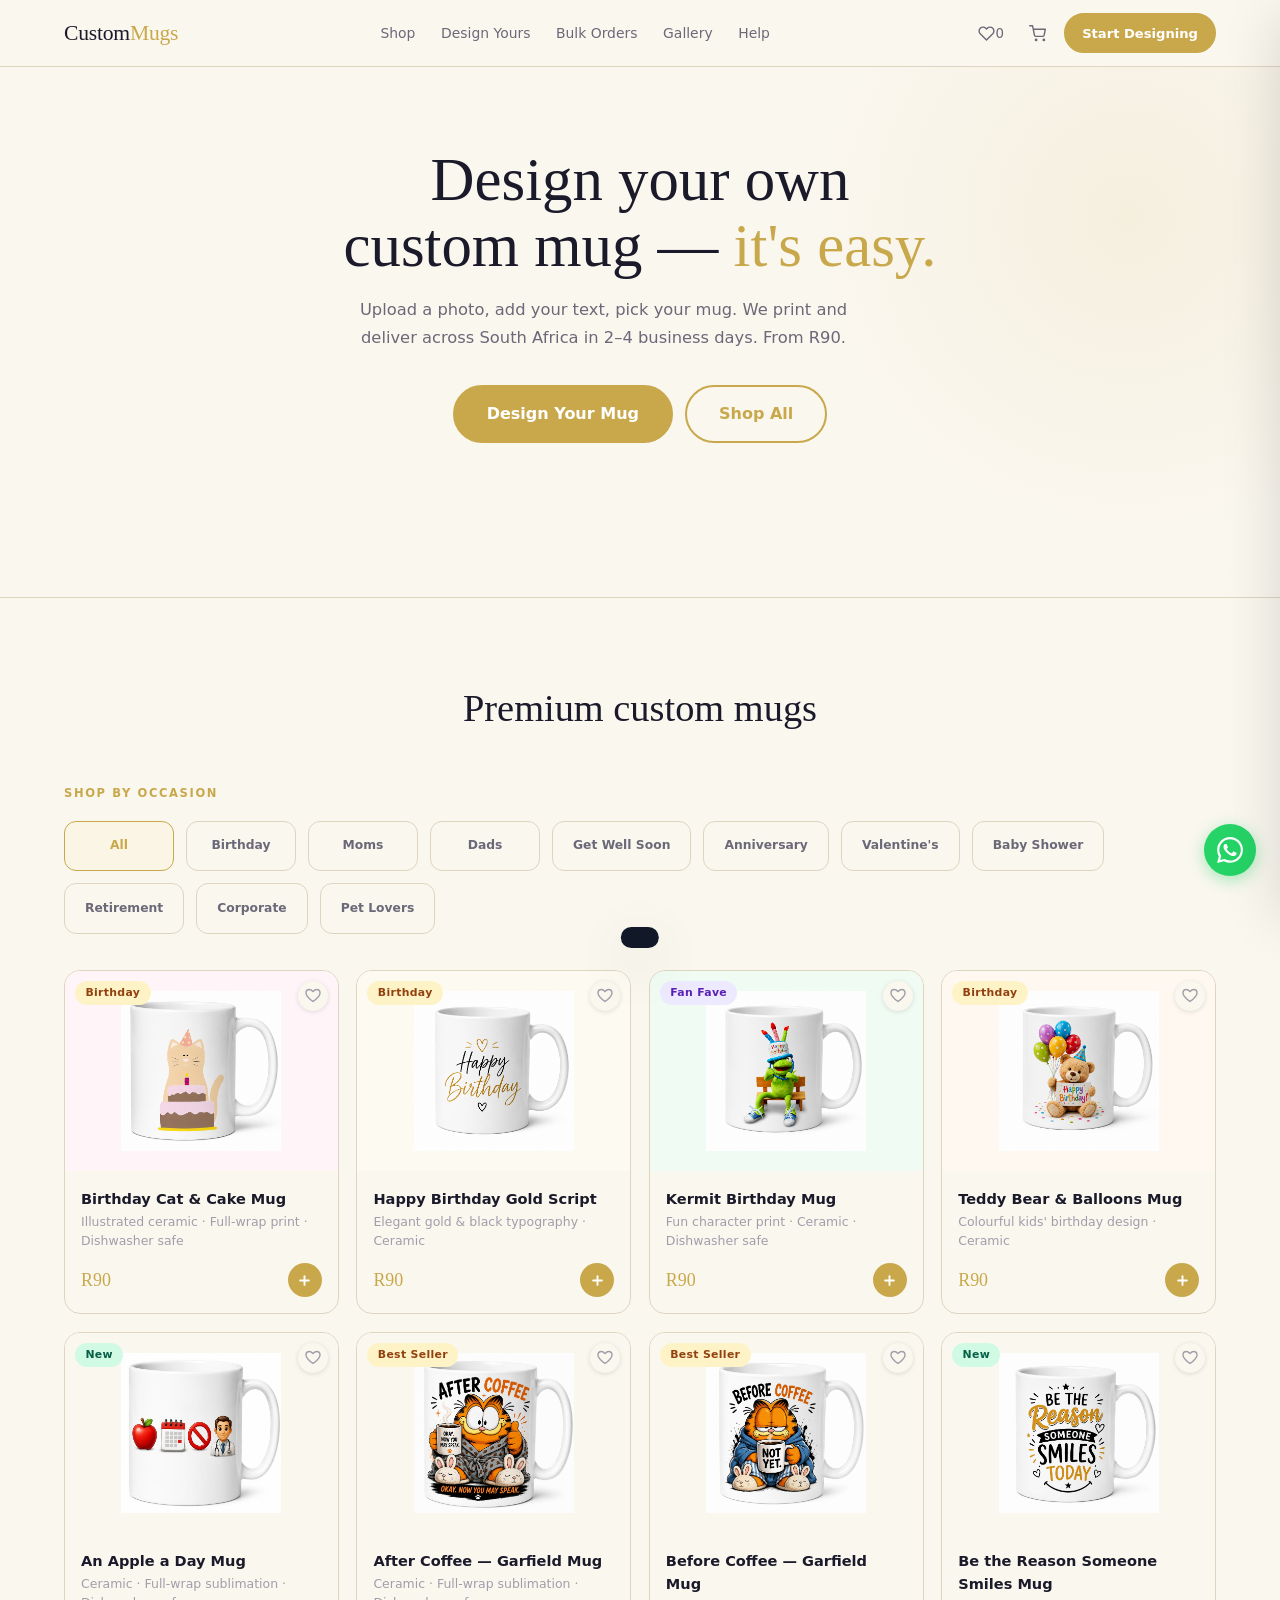
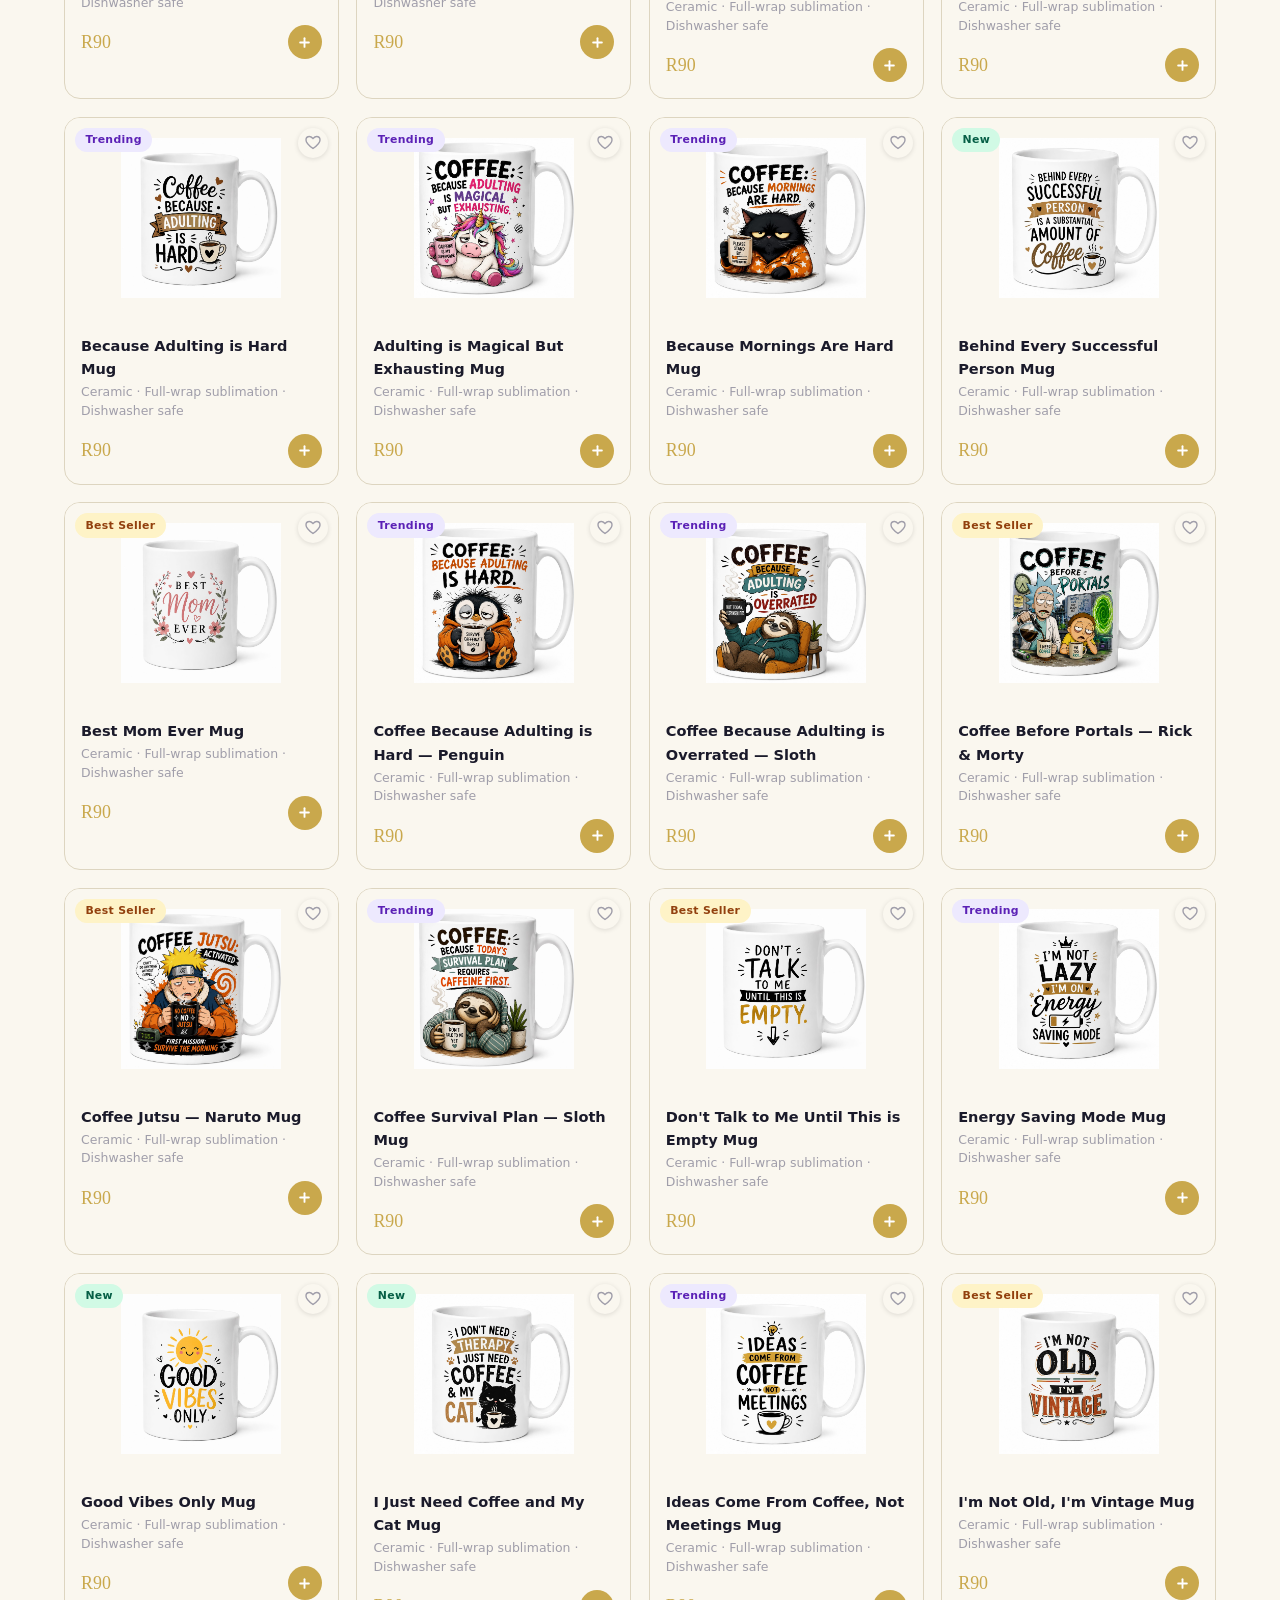
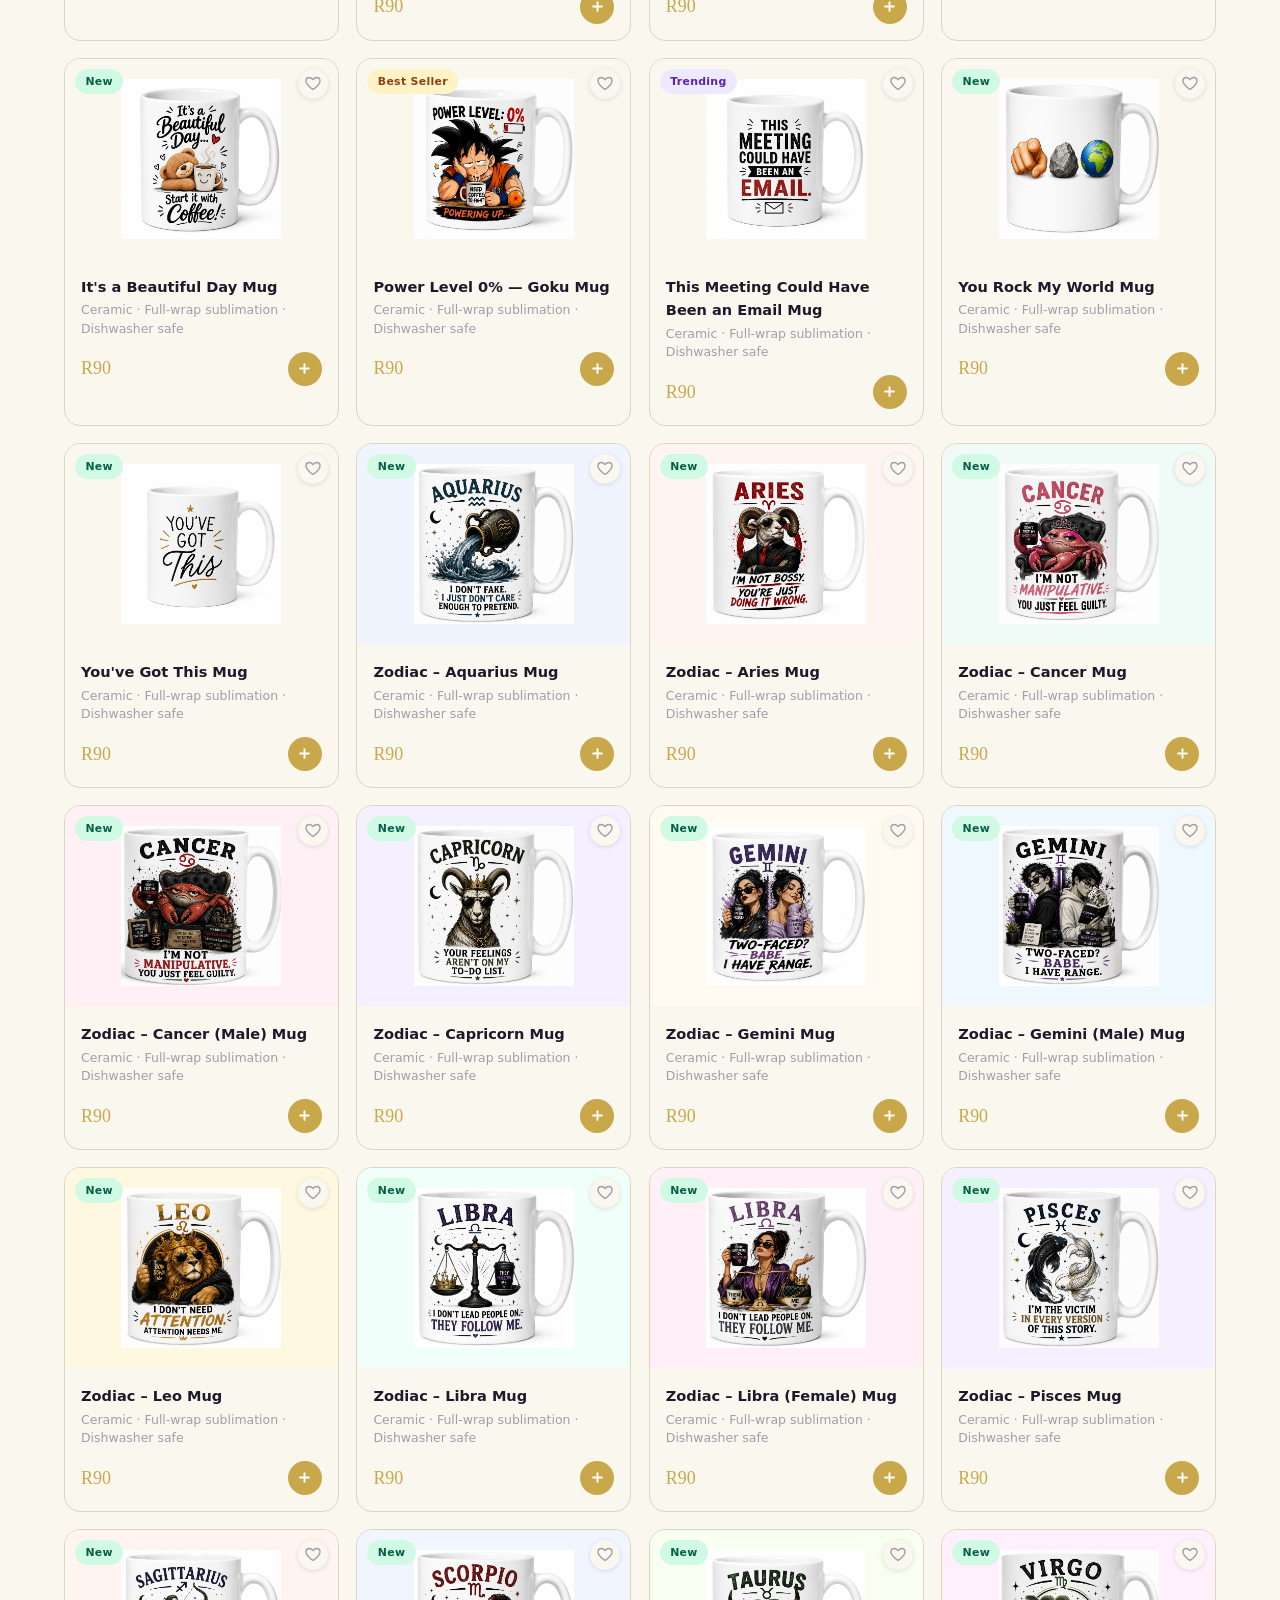
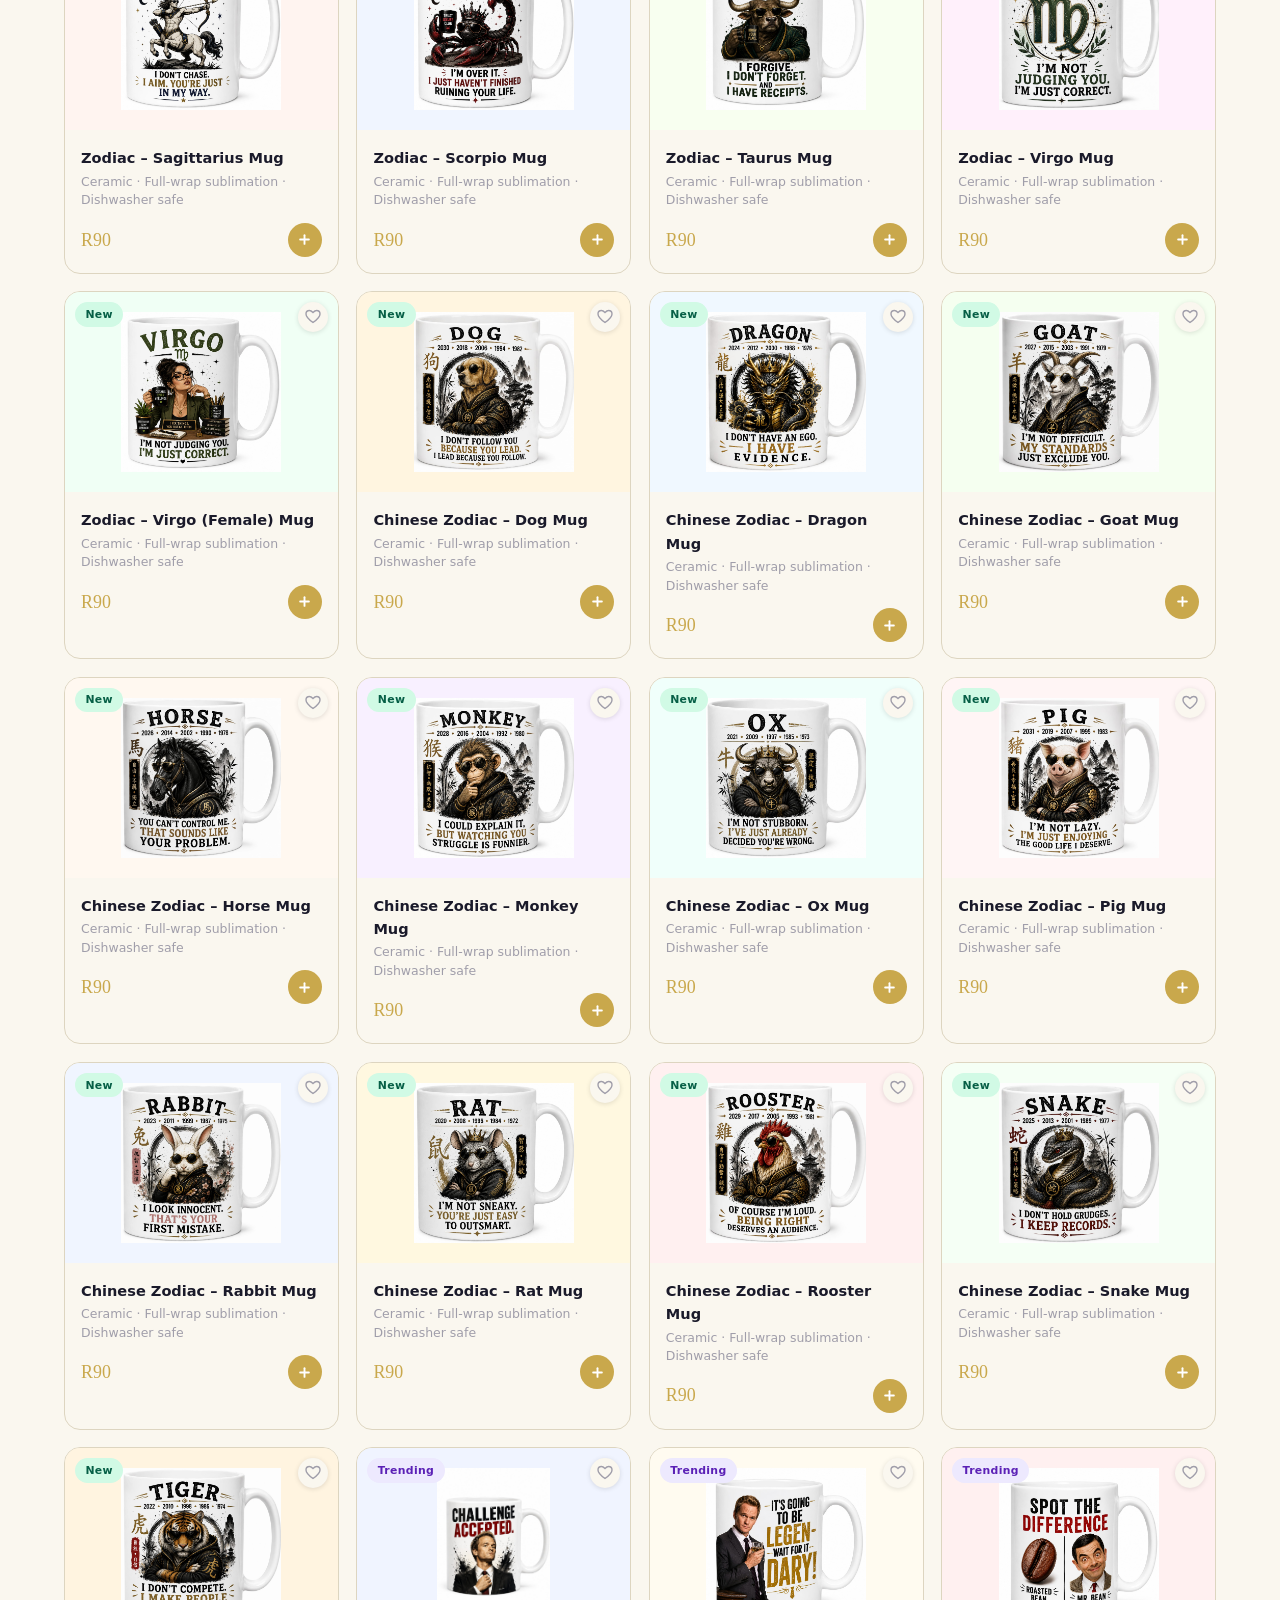
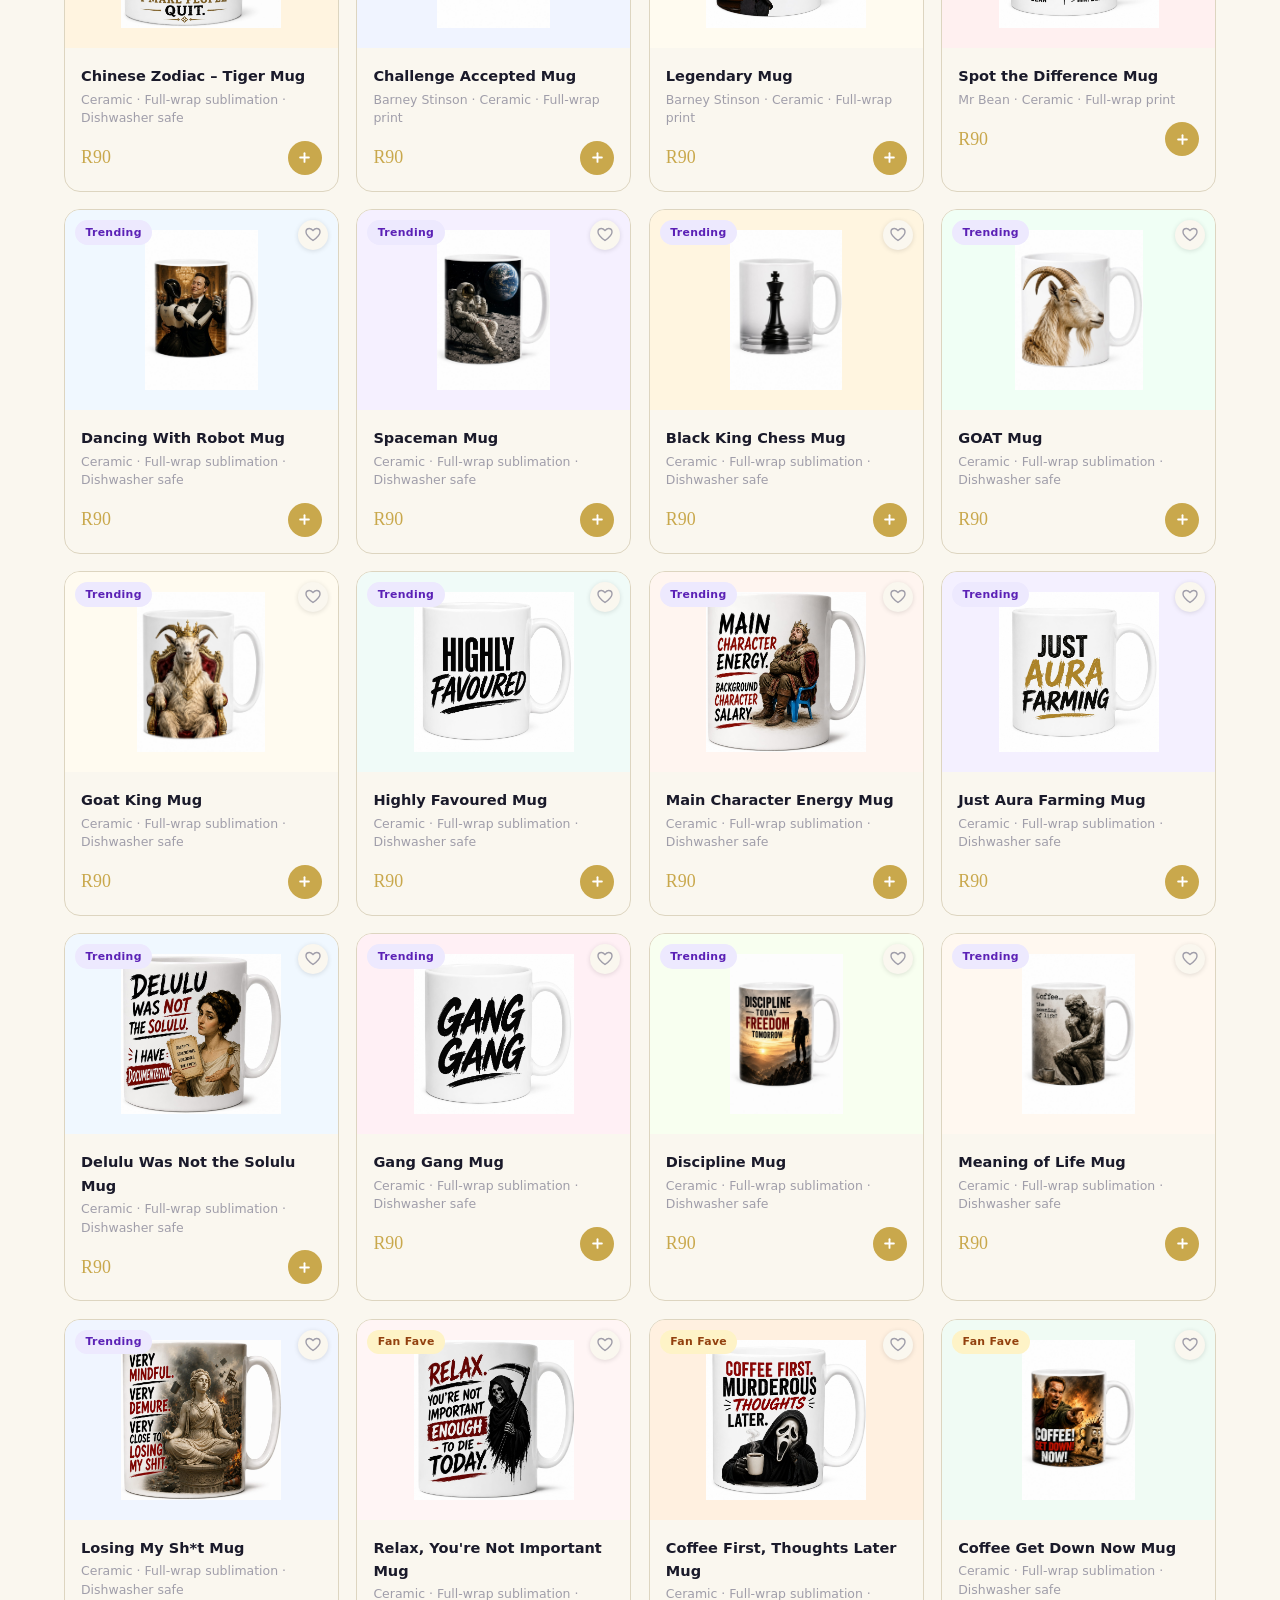
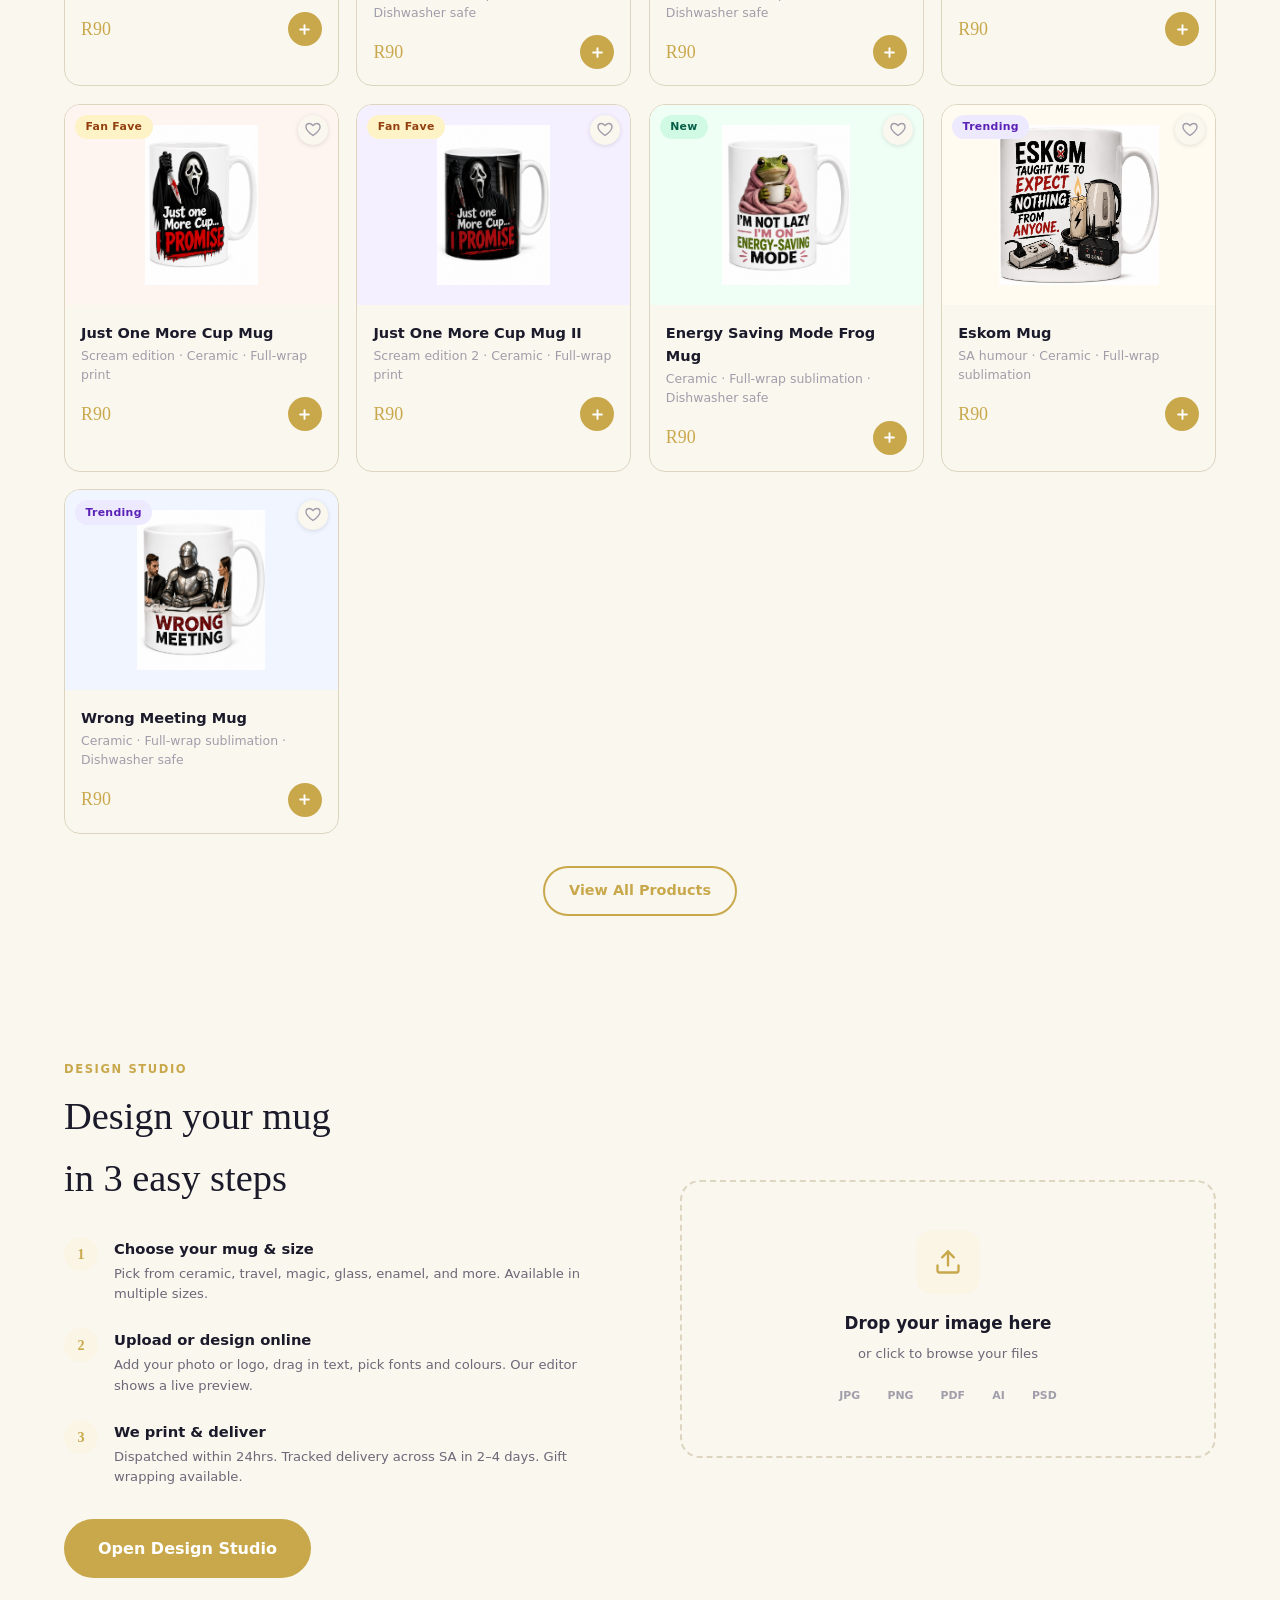
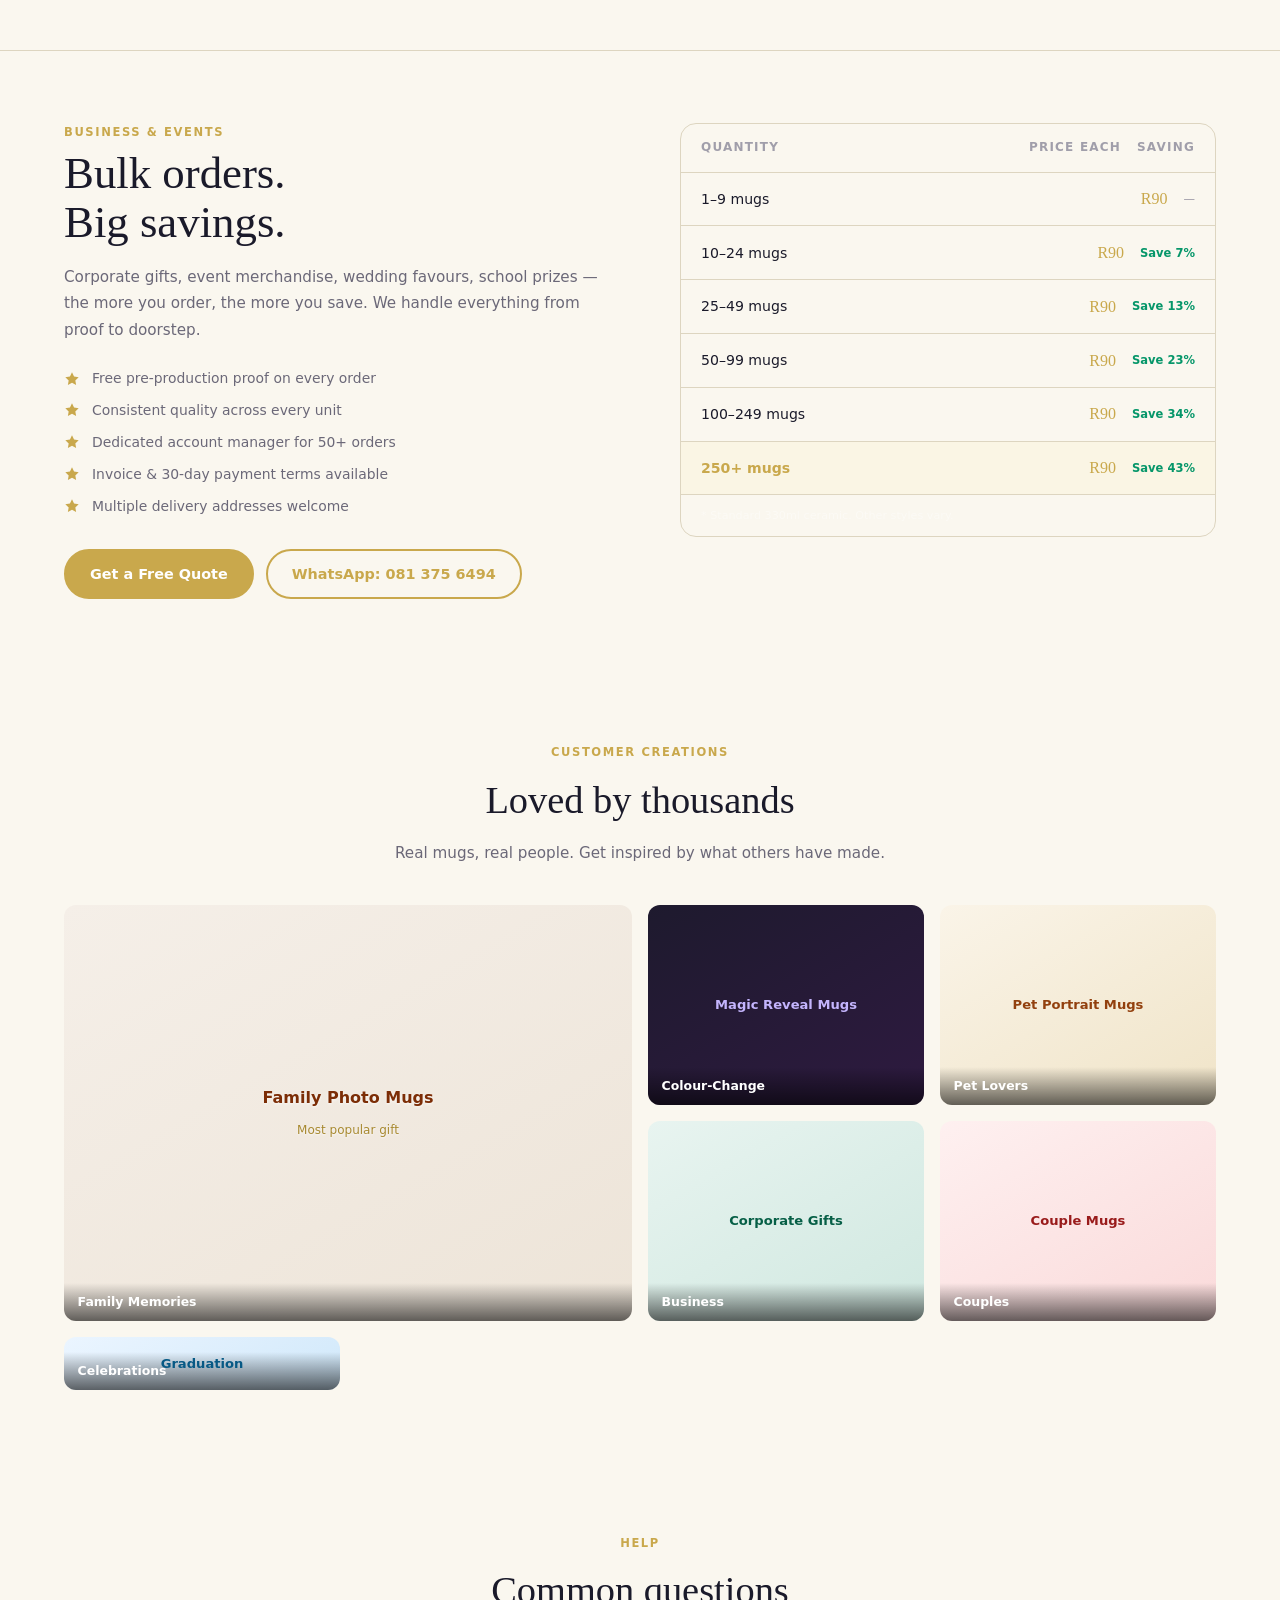
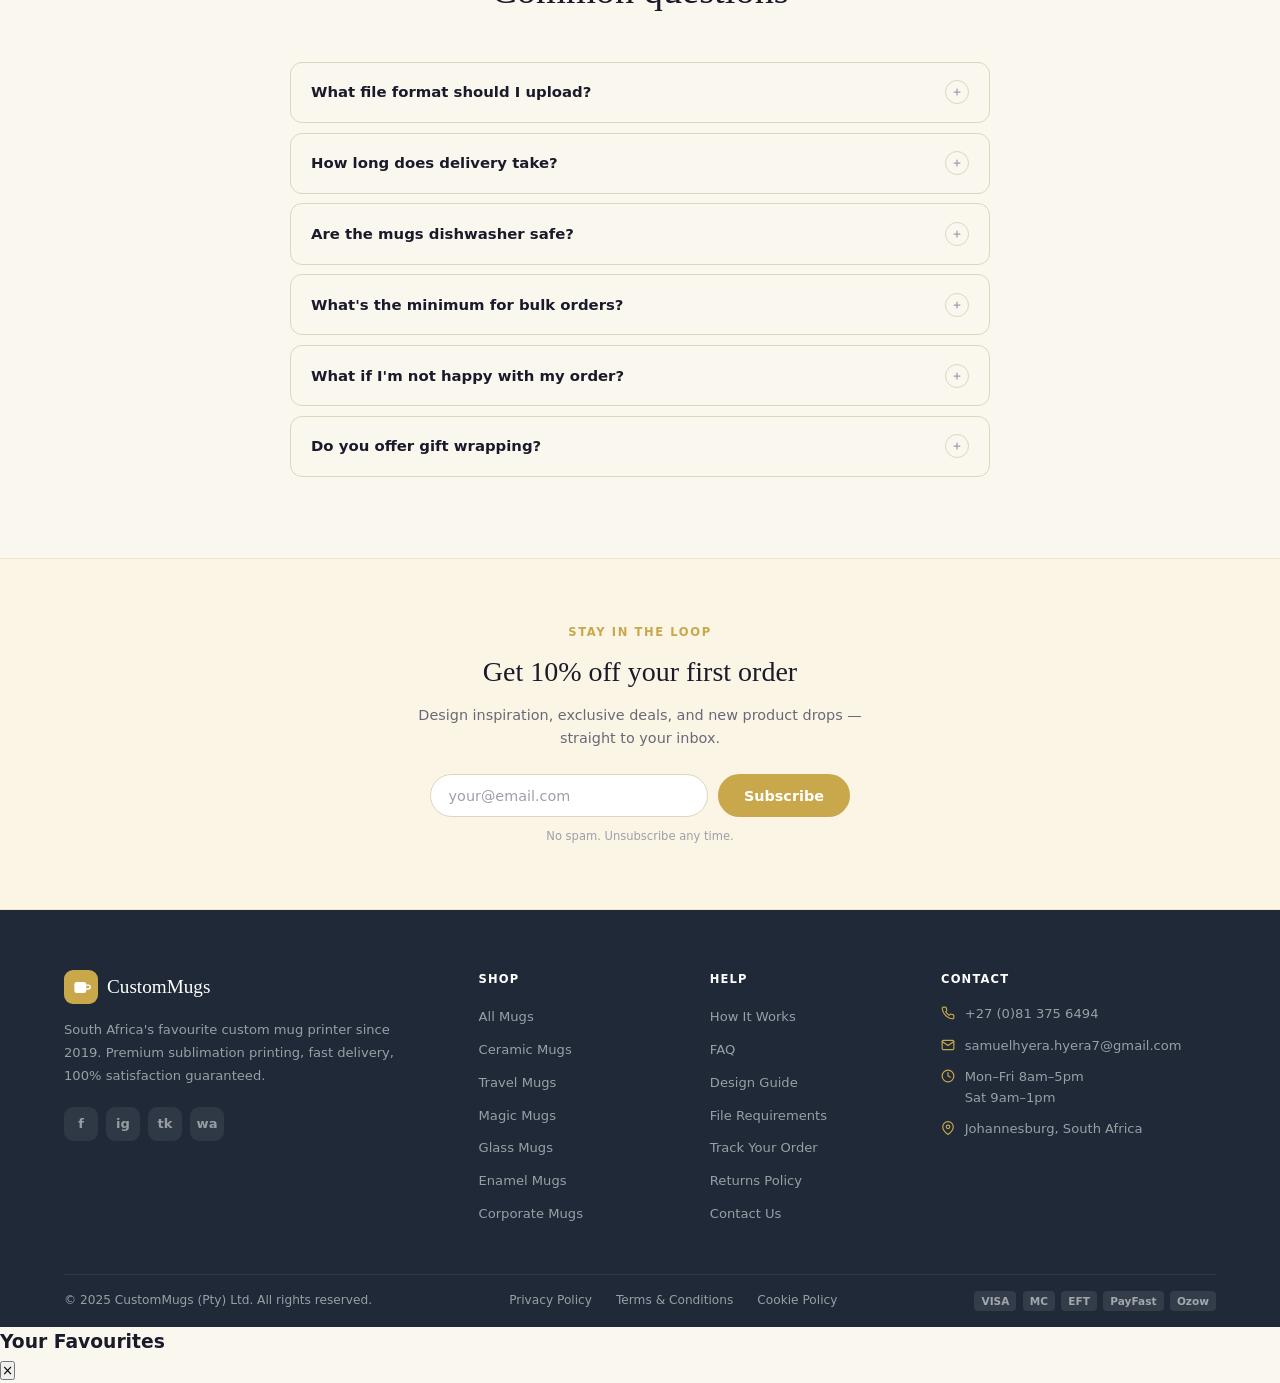
==== commit c738db2a: "Add visualizer with enamel mug and fix cart product images - Bring in visualizer.html (enamel/11oz t" ====
--- a/index.html
+++ b/index.html
@@ -74,33 +74,24 @@
 .announce-close:hover{color:#fff}
 
 /* ── HEADER ── */
-.header{position:fixed;top:0;left:0;right:0;z-index:100;background:transparent;border-bottom:1px solid transparent;transition:background .3s,border-color .3s,box-shadow .3s}
-.header.scrolled{background:color-mix(in srgb,var(--bg) 96%,transparent);backdrop-filter:blur(16px);border-bottom-color:var(--bdr);box-shadow:var(--sh)}
+.header{position:sticky;top:0;z-index:100;background:color-mix(in srgb,var(--bg) 94%,transparent);backdrop-filter:blur(16px);border-bottom:1px solid var(--bdr);transition:box-shadow .2s}
+.header.scrolled{box-shadow:var(--sh)}
 .nav{display:flex;align-items:center;gap:1.25rem;height:66px;justify-content:space-between}
-/* hero state: white text */
-.logo{font-family:Georgia,serif;font-size:1.35rem;color:#fff;flex-shrink:0;letter-spacing:-.01em;transition:color .3s}
+.logo{font-family:Georgia,serif;font-size:1.35rem;color:var(--txt);flex-shrink:0;letter-spacing:-.01em}
 .logo-mk{width:34px;height:34px;border-radius:9px;background:var(--pri);display:flex;align-items:center;justify-content:center}
 .logo-mk svg{width:19px;height:19px}
-.logo em{color:#fff;font-style:normal;transition:color .3s}
+.logo em{color:var(--pri);font-style:normal}
 .nav-links{display:flex;gap:.1rem;margin:0 auto;flex-wrap:nowrap}
-.nav-links a{padding:.44rem .75rem;border-radius:8px;font-size:.87rem;font-weight:500;color:rgba(255,255,255,.8);transition:color .15s,background .15s;white-space:nowrap}
-.nav-links a:hover{color:#fff;background:rgba(255,255,255,.1)}
+.nav-links a{padding:.44rem .75rem;border-radius:8px;font-size:.87rem;font-weight:500;color:var(--txt2);transition:color .15s,background .15s;white-space:nowrap}
+.nav-links a:hover{color:var(--pri);background:var(--pri-lt)}
 .nav-end{display:flex;align-items:center;gap:.5rem}
-.icon-btn{width:38px;height:38px;border-radius:50%;border:none;background:rgba(255,255,255,.1);display:flex;align-items:center;justify-content:center;color:#fff;transition:background .3s,color .3s;position:relative}
-.icon-btn:hover{background:rgba(255,255,255,.2);color:#fff}
+.icon-btn{width:38px;height:38px;border-radius:50%;border:none;background:var(--bg2);display:flex;align-items:center;justify-content:center;color:var(--txt2);transition:background .15s,color .15s;position:relative}
+.icon-btn:hover{background:var(--pri-lt);color:var(--pri)}
 .icon-btn svg{width:17px;height:17px}
 .cart-badge{position:absolute;top:-3px;right:-3px;width:17px;height:17px;border-radius:50%;background:var(--pri);color:#fff;font-size:.62rem;font-weight:700;display:none;align-items:center;justify-content:center}
 .cart-badge.on{display:flex}
 .hamburger{display:none;flex-direction:column;gap:5px;background:none;border:none;padding:4px}
-.hamburger span{display:block;width:22px;height:2px;background:#fff;border-radius:2px;transition:all .3s,background .3s}
-/* scrolled state: restore brand colors */
-.header.scrolled .logo{color:var(--txt)}
-.header.scrolled .logo em{color:var(--pri)}
-.header.scrolled .nav-links a{color:var(--txt2)}
-.header.scrolled .nav-links a:hover{color:var(--pri);background:var(--pri-lt)}
-.header.scrolled .icon-btn{background:var(--bg2);color:var(--txt2)}
-.header.scrolled .icon-btn:hover{background:var(--pri-lt);color:var(--pri)}
-.header.scrolled .hamburger span{background:var(--txt)}
+.hamburger span{display:block;width:22px;height:2px;background:var(--txt);border-radius:2px;transition:all .3s}
 
 /* ── MOBILE NAV ── */
 .mob-nav{display:none;position:fixed;inset:0;background:var(--surf);z-index:200;padding:5rem 2rem 2rem;flex-direction:column;gap:.4rem}
@@ -110,32 +101,28 @@
 .mob-close{position:absolute;top:1.2rem;right:1.5rem;background:var(--bg2);border:none;width:38px;height:38px;border-radius:50%;font-size:1.2rem;display:flex;align-items:center;justify-content:center;color:var(--txt)}
 
 /* ── HERO ── */
-@import url('https://fonts.googleapis.com/css2?family=Cormorant+Garamond:ital,wght@0,300;0,400;1,300&display=swap');
-.hero{position:relative;height:100svh;min-height:520px;display:flex;flex-direction:column;overflow:hidden;border-bottom:none;margin-top:-66px}
-.hero-stage{position:relative;z-index:5;flex:1;display:flex;align-items:stretch;justify-content:center;overflow:hidden}
-.hero-photo{width:100%;height:100%;object-fit:cover;object-position:center center;display:block}
-/* hero text overlay */
-.hero-text{position:absolute;top:0;left:0;right:0;padding:calc(66px + 3.5rem) 2rem 0;z-index:6;text-align:center}
-.hero-h{font-family:'Cormorant Garamond',Georgia,serif;font-size:clamp(2.4rem,6vw,4rem);font-weight:300;line-height:1.1;color:#fff;text-shadow:0 2px 20px rgba(0,0,0,.35);margin-bottom:.75rem}
-
-/* strip below photo */
-.hero-strip{display:flex;flex-direction:column;align-items:center;gap:.65rem;padding:0 1.5rem .5rem;background:var(--bg)}
-.hero-strip-h{font-family:'Cormorant Garamond',Georgia,serif;font-size:clamp(1.6rem,4vw,2.4rem);font-weight:300;color:var(--txt);text-align:center;line-height:1.1}
-.hero-strip-btns{display:flex;gap:.75rem;justify-content:center}
-/* mobile: pills on photo */
-.hero-ctas{display:none;position:absolute;bottom:1.25rem;left:50%;transform:translateX(-50%);gap:.65rem;z-index:10}
-.hero-cta{display:inline-flex;align-items:center;padding:.75rem 1.75rem;border-radius:999px;font-size:.9rem;font-weight:600;letter-spacing:.02em;text-decoration:none;transition:transform .15s,box-shadow .15s,background .15s;white-space:nowrap}
-.hero-cta:hover{transform:translateY(-2px)}
-.hero-cta-pri{background:var(--pri);color:#fff;box-shadow:0 4px 20px rgba(201,168,76,.45)}
-.hero-cta-pri:hover{background:var(--pri-dk);box-shadow:0 8px 28px rgba(201,168,76,.55)}
-.hero-cta-sec{background:var(--bg2);color:var(--txt);border:1.5px solid var(--bdr)}
-.hero-cta-sec:hover{background:var(--pri-lt);border-color:var(--pri);color:var(--pri)}
-@media(max-width:640px){
-  .hero-strip-btns{display:none}
-  .hero-ctas{display:flex}
-  .hero-cta-sec{background:rgba(255,255,255,.18);color:#fff;border-color:rgba(255,255,255,.55)}
-  .hero-strip-h{font-size:1.5rem}
-}
+.hero{background:var(--bg);overflow:hidden;position:relative;padding:80px 0 0;border-bottom:1px solid var(--bdr)}
+.hero::after{content:'';position:absolute;top:-200px;right:-200px;width:700px;height:700px;border-radius:50%;background:radial-gradient(circle,rgba(201,168,76,.1) 0%,transparent 65%)}
+.hero-inner{display:flex;flex-direction:column;align-items:center;text-align:center;padding-bottom:60px;max-width:700px;margin:0 auto;position:relative;z-index:1}
+.hero-tag{display:inline-flex;align-items:center;gap:8px;background:var(--pri-lt);border:1px solid rgba(201,168,76,.3);border-radius:var(--rp);padding:.35rem .9rem;font-size:.78rem;font-weight:600;color:var(--pri);margin-bottom:1.5rem}
+.hero-tag::before{content:'';width:6px;height:6px;border-radius:50%;background:var(--pri);flex-shrink:0}
+.hero-h{font-family:Georgia,serif;font-size:clamp(2.4rem,5vw,3.8rem);color:var(--txt);line-height:1.08;margin-bottom:1.1rem;text-wrap:balance}
+.hero-h em{color:var(--pri);font-style:italic}
+.hero-p{color:var(--txt2);font-size:1.02rem;line-height:1.75;margin-bottom:2rem;max-width:520px;text-align:center}
+.hero-btns{display:flex;gap:.75rem;flex-wrap:wrap;justify-content:center;margin-bottom:2.5rem}
+.hero-trust{display:flex;gap:1.75rem;flex-wrap:wrap}
+.htrust{display:flex;align-items:center;gap:7px;font-size:.8rem;color:var(--txt3);font-weight:500}
+.htrust svg{width:15px;height:15px;color:var(--pri);flex-shrink:0}
+
+/* hero visual */
+.hero-vis{position:relative;padding:2rem 0 0;display:flex;justify-content:center}
+.hero-mug-wrap{position:relative;width:100%;max-width:380px}
+.mug-main{animation:float 3.8s ease-in-out infinite}
+@keyframes float{0%,100%{transform:translateY(0)}50%{transform:translateY(-14px)}}
+.hero-chip{position:absolute;background:var(--surf);border-radius:var(--r);box-shadow:var(--sh-lg);padding:.6rem .9rem;display:flex;align-items:center;gap:.65rem;font-size:.78rem;font-weight:600;color:var(--txt);border:1px solid var(--bdr);white-space:nowrap}
+.chip-ico{width:28px;height:28px;border-radius:8px;display:flex;align-items:center;justify-content:center;font-size:1rem;flex-shrink:0}
+.chip-sub{font-size:.68rem;font-weight:400;color:var(--txt3);display:block;margin-top:1px}
+.hero-wave{display:block;width:100%;color:var(--bg2)}
 
 /* ── OCCASIONS ── */
 .occasions{background:var(--bg);padding:40px 0}
@@ -154,7 +141,7 @@
 .occ-card.on .occ-name{color:var(--pri)}
 
 /* ── PRODUCTS ── */
-.products{background:var(--bg2);padding:0 0 72px}
+.products{background:var(--bg2);padding:72px 0}
 .sec-hdr{text-align:center;margin-bottom:2.5rem}
 .sec-h{font-family:Georgia,serif;font-size:clamp(1.7rem,3vw,2.4rem);color:var(--txt);margin:.5rem 0 .6rem;text-wrap:balance}
 .sec-sub{font-size:.95rem;color:var(--txt2);max-width:500px;margin:0 auto}
@@ -321,19 +308,6 @@
 .cart-ov.on{display:block}
 .cart{position:fixed;top:0;right:-420px;width:100%;max-width:420px;height:100vh;background:var(--surf);z-index:201;display:flex;flex-direction:column;transition:right .3s cubic-bezier(.4,0,.2,1);box-shadow:var(--sh-lg)}
 .cart.on{right:0}
-/* Favourites drawer */
-.fav-overlay{display:none;position:fixed;inset:0;background:rgba(0,0,0,.5);z-index:200;backdrop-filter:blur(2px)}
-.fav-overlay.on{display:block}
-.fav-drawer{position:fixed;top:0;right:-420px;width:100%;max-width:420px;height:100vh;background:var(--surf);z-index:201;display:flex;flex-direction:column;transition:right .3s cubic-bezier(.4,0,.2,1);box-shadow:var(--sh-lg)}
-.fav-drawer.on{right:0}
-.fav-hdr{padding:1.25rem 1.5rem;border-bottom:1px solid var(--bdr);display:flex;align-items:center;justify-content:space-between}
-.fav-hdr h3{font-size:.97rem;font-weight:700}
-.fav-close{width:30px;height:30px;border-radius:50%;border:none;background:var(--bg2);display:flex;align-items:center;justify-content:center;color:var(--txt);font-size:1rem;transition:background .15s;cursor:pointer}
-.fav-close:hover{background:#fee2e2;color:#e11d48}
-.fav-body{flex:1;overflow-y:auto;padding:1.25rem}
-.fav-footer{padding:1.25rem 1.5rem;border-top:1px solid var(--bdr)}
-.fav-badge{position:absolute;top:-3px;right:-3px;width:17px;height:17px;border-radius:50%;background:var(--pri);color:#fff;font-size:.62rem;font-weight:700;display:none;align-items:center;justify-content:center}
-.fav-badge.on{display:flex}
 .cart-hd{padding:1.25rem 1.5rem;border-bottom:1px solid var(--bdr);display:flex;align-items:center;justify-content:space-between}
 .cart-hd h3{font-size:.97rem;font-weight:700}
 .cart-cl{width:30px;height:30px;border-radius:50%;border:none;background:var(--bg2);display:flex;align-items:center;justify-content:center;color:var(--txt);transition:background .15s}
@@ -355,7 +329,7 @@
 .cart-note{text-align:center;font-size:.72rem;color:var(--txt3);margin-top:.55rem}
 
 /* ── WHATSAPP FLOAT ── */
-.wa-float{position:fixed;bottom:3.5rem;right:1.5rem;z-index:50;display:flex;flex-direction:column;align-items:flex-end;gap:.5rem}
+.wa-float{position:fixed;bottom:1.5rem;right:1.5rem;z-index:50;display:flex;flex-direction:column;align-items:flex-end;gap:.5rem}
 .wa-btn{width:52px;height:52px;border-radius:50%;background:#25D366;border:none;display:flex;align-items:center;justify-content:center;box-shadow:0 4px 16px rgba(37,211,102,.4);transition:transform .2s,box-shadow .2s}
 .wa-btn:hover{transform:scale(1.1);box-shadow:0 6px 24px rgba(37,211,102,.5)}
 .wa-btn svg{width:26px;height:26px}
@@ -372,13 +346,13 @@
 
 /* ── RESPONSIVE ── */
 @media(max-width:960px){
-  .design-inner,.bulk-inner{grid-template-columns:1fr;gap:2.5rem}
+  .hero-inner,.design-inner,.bulk-inner{grid-template-columns:1fr;gap:2.5rem}
+  .hero-vis{display:none}
   .qual-grid{grid-template-columns:repeat(2,1fr)}
   .rev-grid{grid-template-columns:1fr 1fr}
   .ft-grid{grid-template-columns:1fr 1fr;gap:2rem}
   .gal-grid{grid-template-columns:repeat(2,1fr);grid-template-rows:auto}
   .gi.big{grid-column:span 1;grid-row:span 1}
-  #occasions [style*="grid-template-columns:repeat(3"]{grid-template-columns:1fr 1fr!important}
 }
 @media(max-width:1060px){
   .nav-end .btn{display:none}
@@ -389,18 +363,22 @@
   .nav-links,.nav-end .btn{display:none}
   .hamburger{display:flex}
   .nav{gap:.5rem}
-  section,.bulk,.quality,.nl,.gallery,.reviews,.faq,.design-strip,.occasions,.featured{padding:44px 0}
-  .products{padding:0 0 44px}
-  .hero-pedestal{width:260px}
+  section,.bulk,.quality,.nl,.gallery,.reviews,.faq,.design-strip,.occasions,.featured,.products{padding:44px 0}
+  .hero{padding-top:40px}
+  .hero-inner{padding-bottom:32px}
+  .hero-h{font-size:2rem;margin-bottom:.75rem}
+  .hero-p{font-size:.88rem;margin-bottom:1.25rem}
+  .hero-btns{margin-bottom:0;gap:.6rem}
   .rev-grid,.qual-grid{grid-template-columns:1fr}
   .ft-grid{grid-template-columns:1fr}
   .nl-form{flex-direction:column}
   .nl-inp,.nl-form .btn{border-radius:var(--r);width:100%;justify-content:center}
   .ft-bot{flex-direction:column;text-align:center}
   .gal-grid{grid-template-columns:1fr 1fr}
+  .hero-btns{flex-direction:column}
+  .hero-btns .btn{justify-content:center;width:100%}
   .pgrid{grid-template-columns:repeat(2,1fr)}
   .pc-desc{display:none}
-  #occasions [style*="grid-template-columns:repeat(3"]{grid-template-columns:1fr!important}
   .wrap{padding:0 16px}
 }
 @media(prefers-reduced-motion:reduce){
@@ -419,6 +397,7 @@
       <li><a href="#shop">Shop</a></li>
       <li><a href="#design">Design Yours</a></li>
       <li><a href="#bulk">Bulk Orders</a></li>
+      <li><a href="#gallery">Gallery</a></li>
       <li><a href="#faq">Help</a></li>
     </ul>
     <div class="nav-end">
@@ -444,34 +423,33 @@
   <a href="#shop">Shop</a>
   <a href="#design">Design Yours</a>
   <a href="#bulk">Bulk Orders</a>
+  <a href="#gallery">Gallery</a>
   <a href="#faq">Help</a>
   <a href="#design" class="btn btn-pri" style="text-align:center;justify-content:center;margin-top:.75rem">Start Designing</a>
 </nav>
 
 <!-- HERO -->
 <section class="hero" id="home">
-  <div class="hero-bg"><div class="hero-bg-l"></div><div class="hero-bg-r"></div></div>
-  <div class="hero-stage">
-    <img class="hero-photo" src="/homepage.png.png" alt="Custom mug with Design Here on a cardboard box">
-    <div class="hero-text">
-      <h1 class="hero-h">Design Your<br>Custom Mug</h1>
-    </div>
-    <!-- pills on photo — mobile only -->
-    <div class="hero-ctas">
-      <a href="#design" class="hero-cta hero-cta-pri">Design Your Mug</a>
-      <a href="#shop" class="hero-cta hero-cta-sec">Shop All</a>
+  <div class="wrap hero-inner">
+    <div>
+
+      <h1 class="hero-h serif">Design your own<br>custom mug — <span style="color:#C9A84C">it's easy.</span></h1>
+      <p class="hero-p">Upload a photo, add your text, pick your mug. We print and deliver across South Africa in 2–4 business days. From R90.</p>
+      <div class="hero-btns">
+        <a href="#design" class="btn btn-pri btn-lg">Design Your Mug</a>
+        <a href="#shop" class="btn btn-out btn-lg">Shop All</a>
+      </div>
     </div>
   </div>
+  <svg class="hero-wave" viewBox="0 0 1440 60" xmlns="http://www.w3.org/2000/svg" preserveAspectRatio="none"><path d="M0 60 L0 30 Q360 0 720 30 Q1080 60 1440 30 L1440 60 Z" fill="currentColor"/></svg>
 </section>
-
-<!-- "Premium custom mugs" strip -->
-<div class="hero-strip">
-  <h2 class="hero-strip-h">Premium custom mugs</h2>
-</div>
 
 <!-- SHOP -->
 <section class="products" id="shop">
   <div class="wrap">
+    <div class="sec-hdr">
+      <h2 class="sec-h serif">Premium custom mugs</h2>
+    </div>
     <div class="occ-label" style="text-align:left;margin-bottom:1rem"><span class="eyebrow">Shop by occasion</span></div>
     <div class="occ-grid" style="margin-bottom:1.75rem">
       <div class="occ-card on" onclick="filterByOcc('all')" data-occ="all"><div class="occ-name">All</div></div>
@@ -1795,2288 +1773,6 @@
         </div>
       </article>
 
-      <!-- NEW: Baby Shower -->
-      <article class="pc" data-cat="ceramic">
-        <div class="pc-img" style="background:#FAF7EF;display:flex;align-items:center;justify-content:center">
-          <span class="pc-badge b-new">New</span>
-          <button class="pc-wl" aria-label="Wishlist"><svg width="16" height="16" viewBox="0 0 16 16" fill="none"><path d="M8 13.5 C3 10 1 7 1 5 C1 2.5 2.5 1.5 4.5 1.5 C6 1.5 7 2.5 8 3.5 C9 2.5 10 1.5 11.5 1.5 C13.5 1.5 15 2.5 15 5 C15 7 13 10 8 13.5Z" stroke="currentColor" stroke-width="1.4" fill="none"/></svg></button>
-          <img src="images/baby-shower.jpg.png.jpeg" alt="Baby Shower Mug" style="max-height:160px;max-width:160px;object-fit:contain" loading="lazy">
-        </div>
-        <div class="pc-body">
-          <div class="pc-name">Baby Shower</div>
-          <div class="pc-desc">Celebrate the new arrival</div>
-          <div class="pc-foot">
-            <span><span class="pc-price" data-p="120">R120</span></span>
-            <button class="pc-atc" aria-label="Add to cart"><svg viewBox="0 0 24 24" fill="none" stroke="currentColor" stroke-width="3" stroke-linecap="round"><line x1="12" y1="5" x2="12" y2="19"/><line x1="5" y1="12" x2="19" y2="12"/></svg></button>
-          </div>
-        </div>
-      </article>
-      <article class="pc" data-cat="ceramic">
-        <div class="pc-img" style="background:#FAF7EF;display:flex;align-items:center;justify-content:center">
-          <span class="pc-badge b-new">New</span>
-          <button class="pc-wl" aria-label="Wishlist"><svg width="16" height="16" viewBox="0 0 16 16" fill="none"><path d="M8 13.5 C3 10 1 7 1 5 C1 2.5 2.5 1.5 4.5 1.5 C6 1.5 7 2.5 8 3.5 C9 2.5 10 1.5 11.5 1.5 C13.5 1.5 15 2.5 15 5 C15 7 13 10 8 13.5Z" stroke="currentColor" stroke-width="1.4" fill="none"/></svg></button>
-          <img src="images/happy-baby-shower.jpg.png.jpeg" alt="Happy Baby Shower Mug" style="max-height:160px;max-width:160px;object-fit:contain" loading="lazy">
-        </div>
-        <div class="pc-body">
-          <div class="pc-name">Happy Baby Shower</div>
-          <div class="pc-desc">Perfect new baby gift</div>
-          <div class="pc-foot">
-            <span><span class="pc-price" data-p="120">R120</span></span>
-            <button class="pc-atc" aria-label="Add to cart"><svg viewBox="0 0 24 24" fill="none" stroke="currentColor" stroke-width="3" stroke-linecap="round"><line x1="12" y1="5" x2="12" y2="19"/><line x1="5" y1="12" x2="19" y2="12"/></svg></button>
-          </div>
-        </div>
-      </article>
-      <article class="pc" data-cat="ceramic">
-        <div class="pc-img" style="background:#FAF7EF;display:flex;align-items:center;justify-content:center">
-          <span class="pc-badge b-new">New</span>
-          <button class="pc-wl" aria-label="Wishlist"><svg width="16" height="16" viewBox="0 0 16 16" fill="none"><path d="M8 13.5 C3 10 1 7 1 5 C1 2.5 2.5 1.5 4.5 1.5 C6 1.5 7 2.5 8 3.5 C9 2.5 10 1.5 11.5 1.5 C13.5 1.5 15 2.5 15 5 C15 7 13 10 8 13.5Z" stroke="currentColor" stroke-width="1.4" fill="none"/></svg></button>
-          <img src="images/it's-a-boy-babyshower.jpg.png.jpeg" alt="It's a Boy Mug" style="max-height:160px;max-width:160px;object-fit:contain" loading="lazy">
-        </div>
-        <div class="pc-body">
-          <div class="pc-name">It's a Boy!</div>
-          <div class="pc-desc">Baby shower gift</div>
-          <div class="pc-foot">
-            <span><span class="pc-price" data-p="120">R120</span></span>
-            <button class="pc-atc" aria-label="Add to cart"><svg viewBox="0 0 24 24" fill="none" stroke="currentColor" stroke-width="3" stroke-linecap="round"><line x1="12" y1="5" x2="12" y2="19"/><line x1="5" y1="12" x2="19" y2="12"/></svg></button>
-          </div>
-        </div>
-      </article>
-      <article class="pc" data-cat="ceramic">
-        <div class="pc-img" style="background:#FAF7EF;display:flex;align-items:center;justify-content:center">
-          <span class="pc-badge b-new">New</span>
-          <button class="pc-wl" aria-label="Wishlist"><svg width="16" height="16" viewBox="0 0 16 16" fill="none"><path d="M8 13.5 C3 10 1 7 1 5 C1 2.5 2.5 1.5 4.5 1.5 C6 1.5 7 2.5 8 3.5 C9 2.5 10 1.5 11.5 1.5 C13.5 1.5 15 2.5 15 5 C15 7 13 10 8 13.5Z" stroke="currentColor" stroke-width="1.4" fill="none"/></svg></button>
-          <img src="images/its-a-girl-babyshower.jpg.png.jpeg" alt="It's a Girl Mug" style="max-height:160px;max-width:160px;object-fit:contain" loading="lazy">
-        </div>
-        <div class="pc-body">
-          <div class="pc-name">It's a Girl!</div>
-          <div class="pc-desc">Baby shower gift</div>
-          <div class="pc-foot">
-            <span><span class="pc-price" data-p="120">R120</span></span>
-            <button class="pc-atc" aria-label="Add to cart"><svg viewBox="0 0 24 24" fill="none" stroke="currentColor" stroke-width="3" stroke-linecap="round"><line x1="12" y1="5" x2="12" y2="19"/><line x1="5" y1="12" x2="19" y2="12"/></svg></button>
-          </div>
-        </div>
-      </article>
-      <article class="pc" data-cat="ceramic">
-        <div class="pc-img" style="background:#FAF7EF;display:flex;align-items:center;justify-content:center">
-          <span class="pc-badge b-new">New</span>
-          <button class="pc-wl" aria-label="Wishlist"><svg width="16" height="16" viewBox="0 0 16 16" fill="none"><path d="M8 13.5 C3 10 1 7 1 5 C1 2.5 2.5 1.5 4.5 1.5 C6 1.5 7 2.5 8 3.5 C9 2.5 10 1.5 11.5 1.5 C13.5 1.5 15 2.5 15 5 C15 7 13 10 8 13.5Z" stroke="currentColor" stroke-width="1.4" fill="none"/></svg></button>
-          <img src="images/oh-baby.jpg.png.jpeg" alt="Oh Baby Mug" style="max-height:160px;max-width:160px;object-fit:contain" loading="lazy">
-        </div>
-        <div class="pc-body">
-          <div class="pc-name">Oh Baby</div>
-          <div class="pc-desc">Cute baby shower mug</div>
-          <div class="pc-foot">
-            <span><span class="pc-price" data-p="120">R120</span></span>
-            <button class="pc-atc" aria-label="Add to cart"><svg viewBox="0 0 24 24" fill="none" stroke="currentColor" stroke-width="3" stroke-linecap="round"><line x1="12" y1="5" x2="12" y2="19"/><line x1="5" y1="12" x2="19" y2="12"/></svg></button>
-          </div>
-        </div>
-      </article>
-      <!-- NEW: Dad -->
-      <article class="pc" data-cat="ceramic">
-        <div class="pc-img" style="background:#FAF7EF;display:flex;align-items:center;justify-content:center">
-          <span class="pc-badge b-new">New</span>
-          <button class="pc-wl" aria-label="Wishlist"><svg width="16" height="16" viewBox="0 0 16 16" fill="none"><path d="M8 13.5 C3 10 1 7 1 5 C1 2.5 2.5 1.5 4.5 1.5 C6 1.5 7 2.5 8 3.5 C9 2.5 10 1.5 11.5 1.5 C13.5 1.5 15 2.5 15 5 C15 7 13 10 8 13.5Z" stroke="currentColor" stroke-width="1.4" fill="none"/></svg></button>
-          <img src="images/best-dad-in-the-world.jpg.png.jpeg" alt="Best Dad in the World Mug" style="max-height:160px;max-width:160px;object-fit:contain" loading="lazy">
-        </div>
-        <div class="pc-body">
-          <div class="pc-name">Best Dad in the World</div>
-          <div class="pc-desc">Perfect Father's Day gift</div>
-          <div class="pc-foot">
-            <span><span class="pc-price" data-p="120">R120</span></span>
-            <button class="pc-atc" aria-label="Add to cart"><svg viewBox="0 0 24 24" fill="none" stroke="currentColor" stroke-width="3" stroke-linecap="round"><line x1="12" y1="5" x2="12" y2="19"/><line x1="5" y1="12" x2="19" y2="12"/></svg></button>
-          </div>
-        </div>
-      </article>
-      <article class="pc" data-cat="ceramic">
-        <div class="pc-img" style="background:#FAF7EF;display:flex;align-items:center;justify-content:center">
-          <span class="pc-badge b-new">New</span>
-          <button class="pc-wl" aria-label="Wishlist"><svg width="16" height="16" viewBox="0 0 16 16" fill="none"><path d="M8 13.5 C3 10 1 7 1 5 C1 2.5 2.5 1.5 4.5 1.5 C6 1.5 7 2.5 8 3.5 C9 2.5 10 1.5 11.5 1.5 C13.5 1.5 15 2.5 15 5 C15 7 13 10 8 13.5Z" stroke="currentColor" stroke-width="1.4" fill="none"/></svg></button>
-          <img src="images/dad-fixer-of-all-things.jpg.png.jpeg" alt="Dad Fixer of All Things Mug" style="max-height:160px;max-width:160px;object-fit:contain" loading="lazy">
-        </div>
-        <div class="pc-body">
-          <div class="pc-name">Dad: Fixer of All Things</div>
-          <div class="pc-desc">For the dad who fixes everything</div>
-          <div class="pc-foot">
-            <span><span class="pc-price" data-p="120">R120</span></span>
-            <button class="pc-atc" aria-label="Add to cart"><svg viewBox="0 0 24 24" fill="none" stroke="currentColor" stroke-width="3" stroke-linecap="round"><line x1="12" y1="5" x2="12" y2="19"/><line x1="5" y1="12" x2="19" y2="12"/></svg></button>
-          </div>
-        </div>
-      </article>
-      <article class="pc" data-cat="ceramic">
-        <div class="pc-img" style="background:#FAF7EF;display:flex;align-items:center;justify-content:center">
-          <span class="pc-badge b-new">New</span>
-          <button class="pc-wl" aria-label="Wishlist"><svg width="16" height="16" viewBox="0 0 16 16" fill="none"><path d="M8 13.5 C3 10 1 7 1 5 C1 2.5 2.5 1.5 4.5 1.5 C6 1.5 7 2.5 8 3.5 C9 2.5 10 1.5 11.5 1.5 C13.5 1.5 15 2.5 15 5 C15 7 13 10 8 13.5Z" stroke="currentColor" stroke-width="1.4" fill="none"/></svg></button>
-          <img src="images/dad-my-First-hero.jpg.png.jpeg" alt="Dad My First Hero Mug" style="max-height:160px;max-width:160px;object-fit:contain" loading="lazy">
-        </div>
-        <div class="pc-body">
-          <div class="pc-name">Dad: My First Hero</div>
-          <div class="pc-desc">Heartfelt dad gift</div>
-          <div class="pc-foot">
-            <span><span class="pc-price" data-p="120">R120</span></span>
-            <button class="pc-atc" aria-label="Add to cart"><svg viewBox="0 0 24 24" fill="none" stroke="currentColor" stroke-width="3" stroke-linecap="round"><line x1="12" y1="5" x2="12" y2="19"/><line x1="5" y1="12" x2="19" y2="12"/></svg></button>
-          </div>
-        </div>
-      </article>
-      <article class="pc" data-cat="ceramic">
-        <div class="pc-img" style="background:#FAF7EF;display:flex;align-items:center;justify-content:center">
-          <span class="pc-badge b-new">New</span>
-          <button class="pc-wl" aria-label="Wishlist"><svg width="16" height="16" viewBox="0 0 16 16" fill="none"><path d="M8 13.5 C3 10 1 7 1 5 C1 2.5 2.5 1.5 4.5 1.5 C6 1.5 7 2.5 8 3.5 C9 2.5 10 1.5 11.5 1.5 C13.5 1.5 15 2.5 15 5 C15 7 13 10 8 13.5Z" stroke="currentColor" stroke-width="1.4" fill="none"/></svg></button>
-          <img src="images/dad-the-man-the-myth.jpg.png.jpeg" alt="Dad The Man The Myth Mug" style="max-height:160px;max-width:160px;object-fit:contain" loading="lazy">
-        </div>
-        <div class="pc-body">
-          <div class="pc-name">Dad: The Man, The Myth</div>
-          <div class="pc-desc">The legend himself</div>
-          <div class="pc-foot">
-            <span><span class="pc-price" data-p="120">R120</span></span>
-            <button class="pc-atc" aria-label="Add to cart"><svg viewBox="0 0 24 24" fill="none" stroke="currentColor" stroke-width="3" stroke-linecap="round"><line x1="12" y1="5" x2="12" y2="19"/><line x1="5" y1="12" x2="19" y2="12"/></svg></button>
-          </div>
-        </div>
-      </article>
-      <article class="pc" data-cat="ceramic">
-        <div class="pc-img" style="background:#FAF7EF;display:flex;align-items:center;justify-content:center">
-          <span class="pc-badge b-new">New</span>
-          <button class="pc-wl" aria-label="Wishlist"><svg width="16" height="16" viewBox="0 0 16 16" fill="none"><path d="M8 13.5 C3 10 1 7 1 5 C1 2.5 2.5 1.5 4.5 1.5 C6 1.5 7 2.5 8 3.5 C9 2.5 10 1.5 11.5 1.5 C13.5 1.5 15 2.5 15 5 C15 7 13 10 8 13.5Z" stroke="currentColor" stroke-width="1.4" fill="none"/></svg></button>
-          <img src="images/dad-you're-my-hero.jpg.png.jpeg" alt="Dad You're My Hero Mug" style="max-height:160px;max-width:160px;object-fit:contain" loading="lazy">
-        </div>
-        <div class="pc-body">
-          <div class="pc-name">Dad, You're My Hero</div>
-          <div class="pc-desc">For the superhero dad</div>
-          <div class="pc-foot">
-            <span><span class="pc-price" data-p="120">R120</span></span>
-            <button class="pc-atc" aria-label="Add to cart"><svg viewBox="0 0 24 24" fill="none" stroke="currentColor" stroke-width="3" stroke-linecap="round"><line x1="12" y1="5" x2="12" y2="19"/><line x1="5" y1="12" x2="19" y2="12"/></svg></button>
-          </div>
-        </div>
-      </article>
-      <!-- NEW: Mom -->
-      <article class="pc" data-cat="ceramic">
-        <div class="pc-img" style="background:#FAF7EF;display:flex;align-items:center;justify-content:center">
-          <span class="pc-badge b-new">New</span>
-          <button class="pc-wl" aria-label="Wishlist"><svg width="16" height="16" viewBox="0 0 16 16" fill="none"><path d="M8 13.5 C3 10 1 7 1 5 C1 2.5 2.5 1.5 4.5 1.5 C6 1.5 7 2.5 8 3.5 C9 2.5 10 1.5 11.5 1.5 C13.5 1.5 15 2.5 15 5 C15 7 13 10 8 13.5Z" stroke="currentColor" stroke-width="1.4" fill="none"/></svg></button>
-          <img src="images/best-mom-ever-1.jpg.png.jpeg" alt="Best Mom Ever Mug" style="max-height:160px;max-width:160px;object-fit:contain" loading="lazy">
-        </div>
-        <div class="pc-body">
-          <div class="pc-name">Best Mom Ever</div>
-          <div class="pc-desc">For the world's best mum</div>
-          <div class="pc-foot">
-            <span><span class="pc-price" data-p="120">R120</span></span>
-            <button class="pc-atc" aria-label="Add to cart"><svg viewBox="0 0 24 24" fill="none" stroke="currentColor" stroke-width="3" stroke-linecap="round"><line x1="12" y1="5" x2="12" y2="19"/><line x1="5" y1="12" x2="19" y2="12"/></svg></button>
-          </div>
-        </div>
-      </article>
-      <article class="pc" data-cat="ceramic">
-        <div class="pc-img" style="background:#FAF7EF;display:flex;align-items:center;justify-content:center">
-          <span class="pc-badge b-new">New</span>
-          <button class="pc-wl" aria-label="Wishlist"><svg width="16" height="16" viewBox="0 0 16 16" fill="none"><path d="M8 13.5 C3 10 1 7 1 5 C1 2.5 2.5 1.5 4.5 1.5 C6 1.5 7 2.5 8 3.5 C9 2.5 10 1.5 11.5 1.5 C13.5 1.5 15 2.5 15 5 C15 7 13 10 8 13.5Z" stroke="currentColor" stroke-width="1.4" fill="none"/></svg></button>
-          <img src="images/home-is-where-mom-is.jpg.png.jpeg" alt="Home is Where Mom is Mug" style="max-height:160px;max-width:160px;object-fit:contain" loading="lazy">
-        </div>
-        <div class="pc-body">
-          <div class="pc-name">Home is Where Mom Is</div>
-          <div class="pc-desc">Sweet Mother's Day gift</div>
-          <div class="pc-foot">
-            <span><span class="pc-price" data-p="120">R120</span></span>
-            <button class="pc-atc" aria-label="Add to cart"><svg viewBox="0 0 24 24" fill="none" stroke="currentColor" stroke-width="3" stroke-linecap="round"><line x1="12" y1="5" x2="12" y2="19"/><line x1="5" y1="12" x2="19" y2="12"/></svg></button>
-          </div>
-        </div>
-      </article>
-      <article class="pc" data-cat="ceramic">
-        <div class="pc-img" style="background:#FAF7EF;display:flex;align-items:center;justify-content:center">
-          <span class="pc-badge b-new">New</span>
-          <button class="pc-wl" aria-label="Wishlist"><svg width="16" height="16" viewBox="0 0 16 16" fill="none"><path d="M8 13.5 C3 10 1 7 1 5 C1 2.5 2.5 1.5 4.5 1.5 C6 1.5 7 2.5 8 3.5 C9 2.5 10 1.5 11.5 1.5 C13.5 1.5 15 2.5 15 5 C15 7 13 10 8 13.5Z" stroke="currentColor" stroke-width="1.4" fill="none"/></svg></button>
-          <img src="images/love-you-mom.jpeg" alt="Love You Mom Mug" style="max-height:160px;max-width:160px;object-fit:contain" loading="lazy">
-        </div>
-        <div class="pc-body">
-          <div class="pc-name">Love You Mom</div>
-          <div class="pc-desc">Tell mum you love her</div>
-          <div class="pc-foot">
-            <span><span class="pc-price" data-p="120">R120</span></span>
-            <button class="pc-atc" aria-label="Add to cart"><svg viewBox="0 0 24 24" fill="none" stroke="currentColor" stroke-width="3" stroke-linecap="round"><line x1="12" y1="5" x2="12" y2="19"/><line x1="5" y1="12" x2="19" y2="12"/></svg></button>
-          </div>
-        </div>
-      </article>
-      <article class="pc" data-cat="ceramic">
-        <div class="pc-img" style="background:#FAF7EF;display:flex;align-items:center;justify-content:center">
-          <span class="pc-badge b-new">New</span>
-          <button class="pc-wl" aria-label="Wishlist"><svg width="16" height="16" viewBox="0 0 16 16" fill="none"><path d="M8 13.5 C3 10 1 7 1 5 C1 2.5 2.5 1.5 4.5 1.5 C6 1.5 7 2.5 8 3.5 C9 2.5 10 1.5 11.5 1.5 C13.5 1.5 15 2.5 15 5 C15 7 13 10 8 13.5Z" stroke="currentColor" stroke-width="1.4" fill="none"/></svg></button>
-          <img src="images/mama-you-are-my-heart.jpg.png.jpeg" alt="Mama You Are My Heart Mug" style="max-height:160px;max-width:160px;object-fit:contain" loading="lazy">
-        </div>
-        <div class="pc-body">
-          <div class="pc-name">Mama, You Are My Heart</div>
-          <div class="pc-desc">Beautiful mom gift</div>
-          <div class="pc-foot">
-            <span><span class="pc-price" data-p="120">R120</span></span>
-            <button class="pc-atc" aria-label="Add to cart"><svg viewBox="0 0 24 24" fill="none" stroke="currentColor" stroke-width="3" stroke-linecap="round"><line x1="12" y1="5" x2="12" y2="19"/><line x1="5" y1="12" x2="19" y2="12"/></svg></button>
-          </div>
-        </div>
-      </article>
-      <article class="pc" data-cat="ceramic">
-        <div class="pc-img" style="background:#FAF7EF;display:flex;align-items:center;justify-content:center">
-          <span class="pc-badge b-new">New</span>
-          <button class="pc-wl" aria-label="Wishlist"><svg width="16" height="16" viewBox="0 0 16 16" fill="none"><path d="M8 13.5 C3 10 1 7 1 5 C1 2.5 2.5 1.5 4.5 1.5 C6 1.5 7 2.5 8 3.5 C9 2.5 10 1.5 11.5 1.5 C13.5 1.5 15 2.5 15 5 C15 7 13 10 8 13.5Z" stroke="currentColor" stroke-width="1.4" fill="none"/></svg></button>
-          <img src="images/mom.jpg.png.jpeg" alt="Mom Mug" style="max-height:160px;max-width:160px;object-fit:contain" loading="lazy">
-        </div>
-        <div class="pc-body">
-          <div class="pc-name">Mom</div>
-          <div class="pc-desc">Simple and heartfelt</div>
-          <div class="pc-foot">
-            <span><span class="pc-price" data-p="120">R120</span></span>
-            <button class="pc-atc" aria-label="Add to cart"><svg viewBox="0 0 24 24" fill="none" stroke="currentColor" stroke-width="3" stroke-linecap="round"><line x1="12" y1="5" x2="12" y2="19"/><line x1="5" y1="12" x2="19" y2="12"/></svg></button>
-          </div>
-        </div>
-      </article>
-      <!-- NEW: Get Well Soon -->
-      <article class="pc" data-cat="ceramic">
-        <div class="pc-img" style="background:#FAF7EF;display:flex;align-items:center;justify-content:center">
-          <span class="pc-badge b-new">New</span>
-          <button class="pc-wl" aria-label="Wishlist"><svg width="16" height="16" viewBox="0 0 16 16" fill="none"><path d="M8 13.5 C3 10 1 7 1 5 C1 2.5 2.5 1.5 4.5 1.5 C6 1.5 7 2.5 8 3.5 C9 2.5 10 1.5 11.5 1.5 C13.5 1.5 15 2.5 15 5 C15 7 13 10 8 13.5Z" stroke="currentColor" stroke-width="1.4" fill="none"/></svg></button>
-          <img src="images/get-well-soon.jpg.png.jpeg" alt="Get Well Soon Mug" style="max-height:160px;max-width:160px;object-fit:contain" loading="lazy">
-        </div>
-        <div class="pc-body">
-          <div class="pc-name">Get Well Soon</div>
-          <div class="pc-desc">Send some warmth their way</div>
-          <div class="pc-foot">
-            <span><span class="pc-price" data-p="120">R120</span></span>
-            <button class="pc-atc" aria-label="Add to cart"><svg viewBox="0 0 24 24" fill="none" stroke="currentColor" stroke-width="3" stroke-linecap="round"><line x1="12" y1="5" x2="12" y2="19"/><line x1="5" y1="12" x2="19" y2="12"/></svg></button>
-          </div>
-        </div>
-      </article>
-      <article class="pc" data-cat="ceramic">
-        <div class="pc-img" style="background:#FAF7EF;display:flex;align-items:center;justify-content:center">
-          <span class="pc-badge b-new">New</span>
-          <button class="pc-wl" aria-label="Wishlist"><svg width="16" height="16" viewBox="0 0 16 16" fill="none"><path d="M8 13.5 C3 10 1 7 1 5 C1 2.5 2.5 1.5 4.5 1.5 C6 1.5 7 2.5 8 3.5 C9 2.5 10 1.5 11.5 1.5 C13.5 1.5 15 2.5 15 5 C15 7 13 10 8 13.5Z" stroke="currentColor" stroke-width="1.4" fill="none"/></svg></button>
-          <img src="images/get-well-soon-bear-heart.jpg.png.jpeg" alt="Get Well Soon Bear Mug" style="max-height:160px;max-width:160px;object-fit:contain" loading="lazy">
-        </div>
-        <div class="pc-body">
-          <div class="pc-name">Get Well Soon Bear</div>
-          <div class="pc-desc">Cute bear with heart</div>
-          <div class="pc-foot">
-            <span><span class="pc-price" data-p="120">R120</span></span>
-            <button class="pc-atc" aria-label="Add to cart"><svg viewBox="0 0 24 24" fill="none" stroke="currentColor" stroke-width="3" stroke-linecap="round"><line x1="12" y1="5" x2="12" y2="19"/><line x1="5" y1="12" x2="19" y2="12"/></svg></button>
-          </div>
-        </div>
-      </article>
-      <article class="pc" data-cat="ceramic">
-        <div class="pc-img" style="background:#FAF7EF;display:flex;align-items:center;justify-content:center">
-          <span class="pc-badge b-new">New</span>
-          <button class="pc-wl" aria-label="Wishlist"><svg width="16" height="16" viewBox="0 0 16 16" fill="none"><path d="M8 13.5 C3 10 1 7 1 5 C1 2.5 2.5 1.5 4.5 1.5 C6 1.5 7 2.5 8 3.5 C9 2.5 10 1.5 11.5 1.5 C13.5 1.5 15 2.5 15 5 C15 7 13 10 8 13.5Z" stroke="currentColor" stroke-width="1.4" fill="none"/></svg></button>
-          <img src="images/get-well-soon-sunshine.jpg.png.jpeg" alt="Get Well Soon Sunshine Mug" style="max-height:160px;max-width:160px;object-fit:contain" loading="lazy">
-        </div>
-        <div class="pc-body">
-          <div class="pc-name">Get Well Soon Sunshine</div>
-          <div class="pc-desc">Brighten someone's day</div>
-          <div class="pc-foot">
-            <span><span class="pc-price" data-p="120">R120</span></span>
-            <button class="pc-atc" aria-label="Add to cart"><svg viewBox="0 0 24 24" fill="none" stroke="currentColor" stroke-width="3" stroke-linecap="round"><line x1="12" y1="5" x2="12" y2="19"/><line x1="5" y1="12" x2="19" y2="12"/></svg></button>
-          </div>
-        </div>
-      </article>
-      <article class="pc" data-cat="ceramic">
-        <div class="pc-img" style="background:#FAF7EF;display:flex;align-items:center;justify-content:center">
-          <span class="pc-badge b-new">New</span>
-          <button class="pc-wl" aria-label="Wishlist"><svg width="16" height="16" viewBox="0 0 16 16" fill="none"><path d="M8 13.5 C3 10 1 7 1 5 C1 2.5 2.5 1.5 4.5 1.5 C6 1.5 7 2.5 8 3.5 C9 2.5 10 1.5 11.5 1.5 C13.5 1.5 15 2.5 15 5 C15 7 13 10 8 13.5Z" stroke="currentColor" stroke-width="1.4" fill="none"/></svg></button>
-          <img src="images/get-well-soon-teddy-bear.jpg.png.jpeg" alt="Get Well Soon Teddy Bear Mug" style="max-height:160px;max-width:160px;object-fit:contain" loading="lazy">
-        </div>
-        <div class="pc-body">
-          <div class="pc-name">Get Well Soon Teddy</div>
-          <div class="pc-desc">Cosy teddy bear design</div>
-          <div class="pc-foot">
-            <span><span class="pc-price" data-p="120">R120</span></span>
-            <button class="pc-atc" aria-label="Add to cart"><svg viewBox="0 0 24 24" fill="none" stroke="currentColor" stroke-width="3" stroke-linecap="round"><line x1="12" y1="5" x2="12" y2="19"/><line x1="5" y1="12" x2="19" y2="12"/></svg></button>
-          </div>
-        </div>
-      </article>
-      <article class="pc" data-cat="ceramic">
-        <div class="pc-img" style="background:#FAF7EF;display:flex;align-items:center;justify-content:center">
-          <span class="pc-badge b-new">New</span>
-          <button class="pc-wl" aria-label="Wishlist"><svg width="16" height="16" viewBox="0 0 16 16" fill="none"><path d="M8 13.5 C3 10 1 7 1 5 C1 2.5 2.5 1.5 4.5 1.5 C6 1.5 7 2.5 8 3.5 C9 2.5 10 1.5 11.5 1.5 C13.5 1.5 15 2.5 15 5 C15 7 13 10 8 13.5Z" stroke="currentColor" stroke-width="1.4" fill="none"/></svg></button>
-          <img src="images/get-well-soon-teddybear-book.jpg.png.jpeg" alt="Get Well Soon Teddy Book Mug" style="max-height:160px;max-width:160px;object-fit:contain" loading="lazy">
-        </div>
-        <div class="pc-body">
-          <div class="pc-name">Get Well Soon Teddy & Book</div>
-          <div class="pc-desc">Rest up and recover</div>
-          <div class="pc-foot">
-            <span><span class="pc-price" data-p="120">R120</span></span>
-            <button class="pc-atc" aria-label="Add to cart"><svg viewBox="0 0 24 24" fill="none" stroke="currentColor" stroke-width="3" stroke-linecap="round"><line x1="12" y1="5" x2="12" y2="19"/><line x1="5" y1="12" x2="19" y2="12"/></svg></button>
-          </div>
-        </div>
-      </article>
-      <!-- NEW: Retirement -->
-      <article class="pc" data-cat="ceramic">
-        <div class="pc-img" style="background:#FAF7EF;display:flex;align-items:center;justify-content:center">
-          <span class="pc-badge b-new">New</span>
-          <button class="pc-wl" aria-label="Wishlist"><svg width="16" height="16" viewBox="0 0 16 16" fill="none"><path d="M8 13.5 C3 10 1 7 1 5 C1 2.5 2.5 1.5 4.5 1.5 C6 1.5 7 2.5 8 3.5 C9 2.5 10 1.5 11.5 1.5 C13.5 1.5 15 2.5 15 5 C15 7 13 10 8 13.5Z" stroke="currentColor" stroke-width="1.4" fill="none"/></svg></button>
-          <img src="images/happy-retirement.jpg.png.jpeg" alt="Happy Retirement Mug" style="max-height:160px;max-width:160px;object-fit:contain" loading="lazy">
-        </div>
-        <div class="pc-body">
-          <div class="pc-name">Happy Retirement</div>
-          <div class="pc-desc">Celebrate a new chapter</div>
-          <div class="pc-foot">
-            <span><span class="pc-price" data-p="120">R120</span></span>
-            <button class="pc-atc" aria-label="Add to cart"><svg viewBox="0 0 24 24" fill="none" stroke="currentColor" stroke-width="3" stroke-linecap="round"><line x1="12" y1="5" x2="12" y2="19"/><line x1="5" y1="12" x2="19" y2="12"/></svg></button>
-          </div>
-        </div>
-      </article>
-      <article class="pc" data-cat="ceramic">
-        <div class="pc-img" style="background:#FAF7EF;display:flex;align-items:center;justify-content:center">
-          <span class="pc-badge b-new">New</span>
-          <button class="pc-wl" aria-label="Wishlist"><svg width="16" height="16" viewBox="0 0 16 16" fill="none"><path d="M8 13.5 C3 10 1 7 1 5 C1 2.5 2.5 1.5 4.5 1.5 C6 1.5 7 2.5 8 3.5 C9 2.5 10 1.5 11.5 1.5 C13.5 1.5 15 2.5 15 5 C15 7 13 10 8 13.5Z" stroke="currentColor" stroke-width="1.4" fill="none"/></svg></button>
-          <img src="images/happy-retirement-1.jpg.png.jpeg" alt="Happy Retirement Mug 2" style="max-height:160px;max-width:160px;object-fit:contain" loading="lazy">
-        </div>
-        <div class="pc-body">
-          <div class="pc-name">Happy Retirement II</div>
-          <div class="pc-desc">You've earned it!</div>
-          <div class="pc-foot">
-            <span><span class="pc-price" data-p="120">R120</span></span>
-            <button class="pc-atc" aria-label="Add to cart"><svg viewBox="0 0 24 24" fill="none" stroke="currentColor" stroke-width="3" stroke-linecap="round"><line x1="12" y1="5" x2="12" y2="19"/><line x1="5" y1="12" x2="19" y2="12"/></svg></button>
-          </div>
-        </div>
-      </article>
-      <article class="pc" data-cat="ceramic">
-        <div class="pc-img" style="background:#FAF7EF;display:flex;align-items:center;justify-content:center">
-          <span class="pc-badge b-new">New</span>
-          <button class="pc-wl" aria-label="Wishlist"><svg width="16" height="16" viewBox="0 0 16 16" fill="none"><path d="M8 13.5 C3 10 1 7 1 5 C1 2.5 2.5 1.5 4.5 1.5 C6 1.5 7 2.5 8 3.5 C9 2.5 10 1.5 11.5 1.5 C13.5 1.5 15 2.5 15 5 C15 7 13 10 8 13.5Z" stroke="currentColor" stroke-width="1.4" fill="none"/></svg></button>
-          <img src="images/officially-retired.jpg.png.jpeg" alt="Officially Retired Mug" style="max-height:160px;max-width:160px;object-fit:contain" loading="lazy">
-        </div>
-        <div class="pc-body">
-          <div class="pc-name">Officially Retired</div>
-          <div class="pc-desc">No more Mondays!</div>
-          <div class="pc-foot">
-            <span><span class="pc-price" data-p="120">R120</span></span>
-            <button class="pc-atc" aria-label="Add to cart"><svg viewBox="0 0 24 24" fill="none" stroke="currentColor" stroke-width="3" stroke-linecap="round"><line x1="12" y1="5" x2="12" y2="19"/><line x1="5" y1="12" x2="19" y2="12"/></svg></button>
-          </div>
-        </div>
-      </article>
-      <article class="pc" data-cat="ceramic">
-        <div class="pc-img" style="background:#FAF7EF;display:flex;align-items:center;justify-content:center">
-          <span class="pc-badge b-new">New</span>
-          <button class="pc-wl" aria-label="Wishlist"><svg width="16" height="16" viewBox="0 0 16 16" fill="none"><path d="M8 13.5 C3 10 1 7 1 5 C1 2.5 2.5 1.5 4.5 1.5 C6 1.5 7 2.5 8 3.5 C9 2.5 10 1.5 11.5 1.5 C13.5 1.5 15 2.5 15 5 C15 7 13 10 8 13.5Z" stroke="currentColor" stroke-width="1.4" fill="none"/></svg></button>
-          <img src="images/retirement-is-your-time-to.jpg.png.jpeg" alt="Retirement is Your Time Mug" style="max-height:160px;max-width:160px;object-fit:contain" loading="lazy">
-        </div>
-        <div class="pc-body">
-          <div class="pc-name">Retirement is Your Time</div>
-          <div class="pc-desc">Live your best life</div>
-          <div class="pc-foot">
-            <span><span class="pc-price" data-p="120">R120</span></span>
-            <button class="pc-atc" aria-label="Add to cart"><svg viewBox="0 0 24 24" fill="none" stroke="currentColor" stroke-width="3" stroke-linecap="round"><line x1="12" y1="5" x2="12" y2="19"/><line x1="5" y1="12" x2="19" y2="12"/></svg></button>
-          </div>
-        </div>
-      </article>
-      <article class="pc" data-cat="ceramic">
-        <div class="pc-img" style="background:#FAF7EF;display:flex;align-items:center;justify-content:center">
-          <span class="pc-badge b-new">New</span>
-          <button class="pc-wl" aria-label="Wishlist"><svg width="16" height="16" viewBox="0 0 16 16" fill="none"><path d="M8 13.5 C3 10 1 7 1 5 C1 2.5 2.5 1.5 4.5 1.5 C6 1.5 7 2.5 8 3.5 C9 2.5 10 1.5 11.5 1.5 C13.5 1.5 15 2.5 15 5 C15 7 13 10 8 13.5Z" stroke="currentColor" stroke-width="1.4" fill="none"/></svg></button>
-          <img src="images/retirement.jpg.png.jpeg" alt="Retirement Mug" style="max-height:160px;max-width:160px;object-fit:contain" loading="lazy">
-        </div>
-        <div class="pc-body">
-          <div class="pc-name">Retirement</div>
-          <div class="pc-desc">A well-earned rest</div>
-          <div class="pc-foot">
-            <span><span class="pc-price" data-p="120">R120</span></span>
-            <button class="pc-atc" aria-label="Add to cart"><svg viewBox="0 0 24 24" fill="none" stroke="currentColor" stroke-width="3" stroke-linecap="round"><line x1="12" y1="5" x2="12" y2="19"/><line x1="5" y1="12" x2="19" y2="12"/></svg></button>
-          </div>
-        </div>
-      </article>
-      <!-- NEW: Thank You / Corporate -->
-      <article class="pc" data-cat="ceramic">
-        <div class="pc-img" style="background:#FAF7EF;display:flex;align-items:center;justify-content:center">
-          <span class="pc-badge b-new">New</span>
-          <button class="pc-wl" aria-label="Wishlist"><svg width="16" height="16" viewBox="0 0 16 16" fill="none"><path d="M8 13.5 C3 10 1 7 1 5 C1 2.5 2.5 1.5 4.5 1.5 C6 1.5 7 2.5 8 3.5 C9 2.5 10 1.5 11.5 1.5 C13.5 1.5 15 2.5 15 5 C15 7 13 10 8 13.5Z" stroke="currentColor" stroke-width="1.4" fill="none"/></svg></button>
-          <img src="images/great-team.jpg.png.jpeg" alt="Great Team Mug" style="max-height:160px;max-width:160px;object-fit:contain" loading="lazy">
-        </div>
-        <div class="pc-body">
-          <div class="pc-name">Great Team</div>
-          <div class="pc-desc">For the dream team</div>
-          <div class="pc-foot">
-            <span><span class="pc-price" data-p="120">R120</span></span>
-            <button class="pc-atc" aria-label="Add to cart"><svg viewBox="0 0 24 24" fill="none" stroke="currentColor" stroke-width="3" stroke-linecap="round"><line x1="12" y1="5" x2="12" y2="19"/><line x1="5" y1="12" x2="19" y2="12"/></svg></button>
-          </div>
-        </div>
-      </article>
-      <article class="pc" data-cat="ceramic">
-        <div class="pc-img" style="background:#FAF7EF;display:flex;align-items:center;justify-content:center">
-          <span class="pc-badge b-new">New</span>
-          <button class="pc-wl" aria-label="Wishlist"><svg width="16" height="16" viewBox="0 0 16 16" fill="none"><path d="M8 13.5 C3 10 1 7 1 5 C1 2.5 2.5 1.5 4.5 1.5 C6 1.5 7 2.5 8 3.5 C9 2.5 10 1.5 11.5 1.5 C13.5 1.5 15 2.5 15 5 C15 7 13 10 8 13.5Z" stroke="currentColor" stroke-width="1.4" fill="none"/></svg></button>
-          <img src="images/thank-you-for-everything.jpg.png.jpeg" alt="Thank You for Everything Mug" style="max-height:160px;max-width:160px;object-fit:contain" loading="lazy">
-        </div>
-        <div class="pc-body">
-          <div class="pc-name">Thank You for Everything</div>
-          <div class="pc-desc">Show your gratitude</div>
-          <div class="pc-foot">
-            <span><span class="pc-price" data-p="120">R120</span></span>
-            <button class="pc-atc" aria-label="Add to cart"><svg viewBox="0 0 24 24" fill="none" stroke="currentColor" stroke-width="3" stroke-linecap="round"><line x1="12" y1="5" x2="12" y2="19"/><line x1="5" y1="12" x2="19" y2="12"/></svg></button>
-          </div>
-        </div>
-      </article>
-      <article class="pc" data-cat="ceramic">
-        <div class="pc-img" style="background:#FAF7EF;display:flex;align-items:center;justify-content:center">
-          <span class="pc-badge b-new">New</span>
-          <button class="pc-wl" aria-label="Wishlist"><svg width="16" height="16" viewBox="0 0 16 16" fill="none"><path d="M8 13.5 C3 10 1 7 1 5 C1 2.5 2.5 1.5 4.5 1.5 C6 1.5 7 2.5 8 3.5 C9 2.5 10 1.5 11.5 1.5 C13.5 1.5 15 2.5 15 5 C15 7 13 10 8 13.5Z" stroke="currentColor" stroke-width="1.4" fill="none"/></svg></button>
-          <img src="images/thank-you-for-everything1.jpg.png.jpeg" alt="Thank You for Everything Mug 2" style="max-height:160px;max-width:160px;object-fit:contain" loading="lazy">
-        </div>
-        <div class="pc-body">
-          <div class="pc-name">Thank You for Everything II</div>
-          <div class="pc-desc">Heartfelt appreciation</div>
-          <div class="pc-foot">
-            <span><span class="pc-price" data-p="120">R120</span></span>
-            <button class="pc-atc" aria-label="Add to cart"><svg viewBox="0 0 24 24" fill="none" stroke="currentColor" stroke-width="3" stroke-linecap="round"><line x1="12" y1="5" x2="12" y2="19"/><line x1="5" y1="12" x2="19" y2="12"/></svg></button>
-          </div>
-        </div>
-      </article>
-      <article class="pc" data-cat="ceramic">
-        <div class="pc-img" style="background:#FAF7EF;display:flex;align-items:center;justify-content:center">
-          <span class="pc-badge b-new">New</span>
-          <button class="pc-wl" aria-label="Wishlist"><svg width="16" height="16" viewBox="0 0 16 16" fill="none"><path d="M8 13.5 C3 10 1 7 1 5 C1 2.5 2.5 1.5 4.5 1.5 C6 1.5 7 2.5 8 3.5 C9 2.5 10 1.5 11.5 1.5 C13.5 1.5 15 2.5 15 5 C15 7 13 10 8 13.5Z" stroke="currentColor" stroke-width="1.4" fill="none"/></svg></button>
-          <img src="images/thank-you-for-partnering.jpg.png.jpeg" alt="Thank You for Partnering Mug" style="max-height:160px;max-width:160px;object-fit:contain" loading="lazy">
-        </div>
-        <div class="pc-body">
-          <div class="pc-name">Thank You for Partnering</div>
-          <div class="pc-desc">Corporate & business gift</div>
-          <div class="pc-foot">
-            <span><span class="pc-price" data-p="120">R120</span></span>
-            <button class="pc-atc" aria-label="Add to cart"><svg viewBox="0 0 24 24" fill="none" stroke="currentColor" stroke-width="3" stroke-linecap="round"><line x1="12" y1="5" x2="12" y2="19"/><line x1="5" y1="12" x2="19" y2="12"/></svg></button>
-          </div>
-        </div>
-      </article>
-
-      <article class="pc" data-cat="ceramic" data-occ="za afrikaans">
-        <div class="pc-img" style="background:#FAF7EF;display:flex;align-items:center;justify-content:center">
-          <span class="pc-badge b-new">New</span>
-          <button class="pc-wl" aria-label="Wishlist"><svg width="16" height="16" viewBox="0 0 16 16" fill="none"><path d="M8 13.5 C3 10 1 7 1 5 C1 2.5 2.5 1.5 4.5 1.5 C6 1.5 7 2.5 8 3.5 C9 2.5 10 1.5 11.5 1.5 C13.5 1.5 15 2.5 15 5 C15 7 13 10 8 13.5Z" stroke="currentColor" stroke-width="1.4" fill="none"/></svg></button>
-          <img src="/images/afrikaans-boer-maak-n-plan.jpg.png.jpeg" alt="Boer Maak 'n Plan" style="max-height:160px;max-width:100%;object-fit:contain">
-        </div>
-        <div class="pc-body">
-          <div class="pc-name">Boer Maak 'n Plan</div>
-          <div class="pc-desc">Ceramic · Afrikaans · Full-wrap sublimation</div>
-          <div class="pc-foot">
-            <span><span class="pc-price" data-p="90">R90</span></span>
-            <button class="pc-atc" aria-label="Add to cart"><svg viewBox="0 0 24 24" fill="none" stroke="currentColor" stroke-width="3" stroke-linecap="round"><line x1="12" y1="5" x2="12" y2="19"/><line x1="5" y1="12" x2="19" y2="12"/></svg></button>
-          </div>
-        </div>
-      </article>
-
-      <article class="pc" data-cat="ceramic" data-occ="za afrikaans">
-        <div class="pc-img" style="background:#FAF7EF;display:flex;align-items:center;justify-content:center">
-          <span class="pc-badge b-new">New</span>
-          <button class="pc-wl" aria-label="Wishlist"><svg width="16" height="16" viewBox="0 0 16 16" fill="none"><path d="M8 13.5 C3 10 1 7 1 5 C1 2.5 2.5 1.5 4.5 1.5 C6 1.5 7 2.5 8 3.5 C9 2.5 10 1.5 11.5 1.5 C13.5 1.5 15 2.5 15 5 C15 7 13 10 8 13.5Z" stroke="currentColor" stroke-width="1.4" fill="none"/></svg></button>
-          <img src="/images/afrikaans-die-plan-geen-plan.jpg.png.jpeg" alt="Die Plan, Geen Plan" style="max-height:160px;max-width:100%;object-fit:contain">
-        </div>
-        <div class="pc-body">
-          <div class="pc-name">Die Plan, Geen Plan</div>
-          <div class="pc-desc">Ceramic · Afrikaans · Full-wrap sublimation</div>
-          <div class="pc-foot">
-            <span><span class="pc-price" data-p="90">R90</span></span>
-            <button class="pc-atc" aria-label="Add to cart"><svg viewBox="0 0 24 24" fill="none" stroke="currentColor" stroke-width="3" stroke-linecap="round"><line x1="12" y1="5" x2="12" y2="19"/><line x1="5" y1="12" x2="19" y2="12"/></svg></button>
-          </div>
-        </div>
-      </article>
-
-      <article class="pc" data-cat="ceramic" data-occ="za afrikaans">
-        <div class="pc-img" style="background:#FAF7EF;display:flex;align-items:center;justify-content:center">
-          <span class="pc-badge b-new">New</span>
-          <button class="pc-wl" aria-label="Wishlist"><svg width="16" height="16" viewBox="0 0 16 16" fill="none"><path d="M8 13.5 C3 10 1 7 1 5 C1 2.5 2.5 1.5 4.5 1.5 C6 1.5 7 2.5 8 3.5 C9 2.5 10 1.5 11.5 1.5 C13.5 1.5 15 2.5 15 5 C15 7 13 10 8 13.5Z" stroke="currentColor" stroke-width="1.4" fill="none"/></svg></button>
-          <img src="/images/afrikaans-dis-nou-n-hele.jpg.png.jpeg" alt="Dis Nou 'n Hele..." style="max-height:160px;max-width:100%;object-fit:contain">
-        </div>
-        <div class="pc-body">
-          <div class="pc-name">Dis Nou 'n Hele...</div>
-          <div class="pc-desc">Ceramic · Afrikaans · Full-wrap sublimation</div>
-          <div class="pc-foot">
-            <span><span class="pc-price" data-p="90">R90</span></span>
-            <button class="pc-atc" aria-label="Add to cart"><svg viewBox="0 0 24 24" fill="none" stroke="currentColor" stroke-width="3" stroke-linecap="round"><line x1="12" y1="5" x2="12" y2="19"/><line x1="5" y1="12" x2="19" y2="12"/></svg></button>
-          </div>
-        </div>
-      </article>
-
-      <article class="pc" data-cat="ceramic" data-occ="za afrikaans">
-        <div class="pc-img" style="background:#FAF7EF;display:flex;align-items:center;justify-content:center">
-          <span class="pc-badge b-new">New</span>
-          <button class="pc-wl" aria-label="Wishlist"><svg width="16" height="16" viewBox="0 0 16 16" fill="none"><path d="M8 13.5 C3 10 1 7 1 5 C1 2.5 2.5 1.5 4.5 1.5 C6 1.5 7 2.5 8 3.5 C9 2.5 10 1.5 11.5 1.5 C13.5 1.5 15 2.5 15 5 C15 7 13 10 8 13.5Z" stroke="currentColor" stroke-width="1.4" fill="none"/></svg></button>
-          <img src="/images/afrikaans-dis-%C3%B1-mondvol.jpg.png.jpeg" alt="Dis 'n Mondvol" style="max-height:160px;max-width:100%;object-fit:contain">
-        </div>
-        <div class="pc-body">
-          <div class="pc-name">Dis 'n Mondvol</div>
-          <div class="pc-desc">Ceramic · Afrikaans · Full-wrap sublimation</div>
-          <div class="pc-foot">
-            <span><span class="pc-price" data-p="90">R90</span></span>
-            <button class="pc-atc" aria-label="Add to cart"><svg viewBox="0 0 24 24" fill="none" stroke="currentColor" stroke-width="3" stroke-linecap="round"><line x1="12" y1="5" x2="12" y2="19"/><line x1="5" y1="12" x2="19" y2="12"/></svg></button>
-          </div>
-        </div>
-      </article>
-
-      <article class="pc" data-cat="ceramic" data-occ="za afrikaans">
-        <div class="pc-img" style="background:#FAF7EF;display:flex;align-items:center;justify-content:center">
-          <span class="pc-badge b-new">New</span>
-          <button class="pc-wl" aria-label="Wishlist"><svg width="16" height="16" viewBox="0 0 16 16" fill="none"><path d="M8 13.5 C3 10 1 7 1 5 C1 2.5 2.5 1.5 4.5 1.5 C6 1.5 7 2.5 8 3.5 C9 2.5 10 1.5 11.5 1.5 C13.5 1.5 15 2.5 15 5 C15 7 13 10 8 13.5Z" stroke="currentColor" stroke-width="1.4" fill="none"/></svg></button>
-          <img src="/images/afrikaans-ek-nie-dik.jpg.png.jpeg" alt="Ek Nie Dik..." style="max-height:160px;max-width:100%;object-fit:contain">
-        </div>
-        <div class="pc-body">
-          <div class="pc-name">Ek Nie Dik...</div>
-          <div class="pc-desc">Ceramic · Afrikaans · Full-wrap sublimation</div>
-          <div class="pc-foot">
-            <span><span class="pc-price" data-p="90">R90</span></span>
-            <button class="pc-atc" aria-label="Add to cart"><svg viewBox="0 0 24 24" fill="none" stroke="currentColor" stroke-width="3" stroke-linecap="round"><line x1="12" y1="5" x2="12" y2="19"/><line x1="5" y1="12" x2="19" y2="12"/></svg></button>
-          </div>
-        </div>
-      </article>
-
-      <article class="pc" data-cat="ceramic" data-occ="za afrikaans">
-        <div class="pc-img" style="background:#FAF7EF;display:flex;align-items:center;justify-content:center">
-          <span class="pc-badge b-new">New</span>
-          <button class="pc-wl" aria-label="Wishlist"><svg width="16" height="16" viewBox="0 0 16 16" fill="none"><path d="M8 13.5 C3 10 1 7 1 5 C1 2.5 2.5 1.5 4.5 1.5 C6 1.5 7 2.5 8 3.5 C9 2.5 10 1.5 11.5 1.5 C13.5 1.5 15 2.5 15 5 C15 7 13 10 8 13.5Z" stroke="currentColor" stroke-width="1.4" fill="none"/></svg></button>
-          <img src="/images/afrikaans-het-jy-gewig.jpg.png.jpeg" alt="Het Jy Gewig?" style="max-height:160px;max-width:100%;object-fit:contain">
-        </div>
-        <div class="pc-body">
-          <div class="pc-name">Het Jy Gewig?</div>
-          <div class="pc-desc">Ceramic · Afrikaans · Full-wrap sublimation</div>
-          <div class="pc-foot">
-            <span><span class="pc-price" data-p="90">R90</span></span>
-            <button class="pc-atc" aria-label="Add to cart"><svg viewBox="0 0 24 24" fill="none" stroke="currentColor" stroke-width="3" stroke-linecap="round"><line x1="12" y1="5" x2="12" y2="19"/><line x1="5" y1="12" x2="19" y2="12"/></svg></button>
-          </div>
-        </div>
-      </article>
-
-      <article class="pc" data-cat="ceramic" data-occ="za afrikaans">
-        <div class="pc-img" style="background:#FAF7EF;display:flex;align-items:center;justify-content:center">
-          <span class="pc-badge b-new">New</span>
-          <button class="pc-wl" aria-label="Wishlist"><svg width="16" height="16" viewBox="0 0 16 16" fill="none"><path d="M8 13.5 C3 10 1 7 1 5 C1 2.5 2.5 1.5 4.5 1.5 C6 1.5 7 2.5 8 3.5 C9 2.5 10 1.5 11.5 1.5 C13.5 1.5 15 2.5 15 5 C15 7 13 10 8 13.5Z" stroke="currentColor" stroke-width="1.4" fill="none"/></svg></button>
-          <img src="/images/afrikaans-is-dit-al.jpg.png.jpeg" alt="Is Dit Al?" style="max-height:160px;max-width:100%;object-fit:contain">
-        </div>
-        <div class="pc-body">
-          <div class="pc-name">Is Dit Al?</div>
-          <div class="pc-desc">Ceramic · Afrikaans · Full-wrap sublimation</div>
-          <div class="pc-foot">
-            <span><span class="pc-price" data-p="90">R90</span></span>
-            <button class="pc-atc" aria-label="Add to cart"><svg viewBox="0 0 24 24" fill="none" stroke="currentColor" stroke-width="3" stroke-linecap="round"><line x1="12" y1="5" x2="12" y2="19"/><line x1="5" y1="12" x2="19" y2="12"/></svg></button>
-          </div>
-        </div>
-      </article>
-
-      <article class="pc" data-cat="ceramic" data-occ="za afrikaans">
-        <div class="pc-img" style="background:#FAF7EF;display:flex;align-items:center;justify-content:center">
-          <span class="pc-badge b-new">New</span>
-          <button class="pc-wl" aria-label="Wishlist"><svg width="16" height="16" viewBox="0 0 16 16" fill="none"><path d="M8 13.5 C3 10 1 7 1 5 C1 2.5 2.5 1.5 4.5 1.5 C6 1.5 7 2.5 8 3.5 C9 2.5 10 1.5 11.5 1.5 C13.5 1.5 15 2.5 15 5 C15 7 13 10 8 13.5Z" stroke="currentColor" stroke-width="1.4" fill="none"/></svg></button>
-          <img src="/images/afrikaans-is-dit-jou-regte.jpg.png.jpeg" alt="Is Dit Jou Regte?" style="max-height:160px;max-width:100%;object-fit:contain">
-        </div>
-        <div class="pc-body">
-          <div class="pc-name">Is Dit Jou Regte?</div>
-          <div class="pc-desc">Ceramic · Afrikaans · Full-wrap sublimation</div>
-          <div class="pc-foot">
-            <span><span class="pc-price" data-p="90">R90</span></span>
-            <button class="pc-atc" aria-label="Add to cart"><svg viewBox="0 0 24 24" fill="none" stroke="currentColor" stroke-width="3" stroke-linecap="round"><line x1="12" y1="5" x2="12" y2="19"/><line x1="5" y1="12" x2="19" y2="12"/></svg></button>
-          </div>
-        </div>
-      </article>
-
-      <article class="pc" data-cat="ceramic" data-occ="za afrikaans">
-        <div class="pc-img" style="background:#FAF7EF;display:flex;align-items:center;justify-content:center">
-          <span class="pc-badge b-new">New</span>
-          <button class="pc-wl" aria-label="Wishlist"><svg width="16" height="16" viewBox="0 0 16 16" fill="none"><path d="M8 13.5 C3 10 1 7 1 5 C1 2.5 2.5 1.5 4.5 1.5 C6 1.5 7 2.5 8 3.5 C9 2.5 10 1.5 11.5 1.5 C13.5 1.5 15 2.5 15 5 C15 7 13 10 8 13.5Z" stroke="currentColor" stroke-width="1.4" fill="none"/></svg></button>
-          <img src="/images/afrikaans-is-hy-regtig-joune.jpg.png.jpeg" alt="Is Hy Regtig Joune?" style="max-height:160px;max-width:100%;object-fit:contain">
-        </div>
-        <div class="pc-body">
-          <div class="pc-name">Is Hy Regtig Joune?</div>
-          <div class="pc-desc">Ceramic · Afrikaans · Full-wrap sublimation</div>
-          <div class="pc-foot">
-            <span><span class="pc-price" data-p="90">R90</span></span>
-            <button class="pc-atc" aria-label="Add to cart"><svg viewBox="0 0 24 24" fill="none" stroke="currentColor" stroke-width="3" stroke-linecap="round"><line x1="12" y1="5" x2="12" y2="19"/><line x1="5" y1="12" x2="19" y2="12"/></svg></button>
-          </div>
-        </div>
-      </article>
-
-      <article class="pc" data-cat="ceramic" data-occ="za afrikaans">
-        <div class="pc-img" style="background:#FAF7EF;display:flex;align-items:center;justify-content:center">
-          <span class="pc-badge b-new">New</span>
-          <button class="pc-wl" aria-label="Wishlist"><svg width="16" height="16" viewBox="0 0 16 16" fill="none"><path d="M8 13.5 C3 10 1 7 1 5 C1 2.5 2.5 1.5 4.5 1.5 C6 1.5 7 2.5 8 3.5 C9 2.5 10 1.5 11.5 1.5 C13.5 1.5 15 2.5 15 5 C15 7 13 10 8 13.5Z" stroke="currentColor" stroke-width="1.4" fill="none"/></svg></button>
-          <img src="/images/afrikaans-is-julle-nog-saam.jpg.png.jpeg" alt="Is Julle Nog Saam?" style="max-height:160px;max-width:100%;object-fit:contain">
-        </div>
-        <div class="pc-body">
-          <div class="pc-name">Is Julle Nog Saam?</div>
-          <div class="pc-desc">Ceramic · Afrikaans · Full-wrap sublimation</div>
-          <div class="pc-foot">
-            <span><span class="pc-price" data-p="90">R90</span></span>
-            <button class="pc-atc" aria-label="Add to cart"><svg viewBox="0 0 24 24" fill="none" stroke="currentColor" stroke-width="3" stroke-linecap="round"><line x1="12" y1="5" x2="12" y2="19"/><line x1="5" y1="12" x2="19" y2="12"/></svg></button>
-          </div>
-        </div>
-      </article>
-
-      <article class="pc" data-cat="ceramic" data-occ="za afrikaans">
-        <div class="pc-img" style="background:#FAF7EF;display:flex;align-items:center;justify-content:center">
-          <span class="pc-badge b-new">New</span>
-          <button class="pc-wl" aria-label="Wishlist"><svg width="16" height="16" viewBox="0 0 16 16" fill="none"><path d="M8 13.5 C3 10 1 7 1 5 C1 2.5 2.5 1.5 4.5 1.5 C6 1.5 7 2.5 8 3.5 C9 2.5 10 1.5 11.5 1.5 C13.5 1.5 15 2.5 15 5 C15 7 13 10 8 13.5Z" stroke="currentColor" stroke-width="1.4" fill="none"/></svg></button>
-          <img src="/images/afrikaans-kom-ons-doen.jpg.png.jpeg" alt="Kom Ons Doen Dit" style="max-height:160px;max-width:100%;object-fit:contain">
-        </div>
-        <div class="pc-body">
-          <div class="pc-name">Kom Ons Doen Dit</div>
-          <div class="pc-desc">Ceramic · Afrikaans · Full-wrap sublimation</div>
-          <div class="pc-foot">
-            <span><span class="pc-price" data-p="90">R90</span></span>
-            <button class="pc-atc" aria-label="Add to cart"><svg viewBox="0 0 24 24" fill="none" stroke="currentColor" stroke-width="3" stroke-linecap="round"><line x1="12" y1="5" x2="12" y2="19"/><line x1="5" y1="12" x2="19" y2="12"/></svg></button>
-          </div>
-        </div>
-      </article>
-
-      <article class="pc" data-cat="ceramic" data-occ="za afrikaans">
-        <div class="pc-img" style="background:#FAF7EF;display:flex;align-items:center;justify-content:center">
-          <span class="pc-badge b-new">New</span>
-          <button class="pc-wl" aria-label="Wishlist"><svg width="16" height="16" viewBox="0 0 16 16" fill="none"><path d="M8 13.5 C3 10 1 7 1 5 C1 2.5 2.5 1.5 4.5 1.5 C6 1.5 7 2.5 8 3.5 C9 2.5 10 1.5 11.5 1.5 C13.5 1.5 15 2.5 15 5 C15 7 13 10 8 13.5Z" stroke="currentColor" stroke-width="1.4" fill="none"/></svg></button>
-          <img src="/images/afrikaans-moenie-my-moer.jpg.png.jpeg" alt="Moenie My Moer Nie" style="max-height:160px;max-width:100%;object-fit:contain">
-        </div>
-        <div class="pc-body">
-          <div class="pc-name">Moenie My Moer Nie</div>
-          <div class="pc-desc">Ceramic · Afrikaans · Full-wrap sublimation</div>
-          <div class="pc-foot">
-            <span><span class="pc-price" data-p="90">R90</span></span>
-            <button class="pc-atc" aria-label="Add to cart"><svg viewBox="0 0 24 24" fill="none" stroke="currentColor" stroke-width="3" stroke-linecap="round"><line x1="12" y1="5" x2="12" y2="19"/><line x1="5" y1="12" x2="19" y2="12"/></svg></button>
-          </div>
-        </div>
-      </article>
-
-      <article class="pc" data-cat="ceramic" data-occ="za afrikaans">
-        <div class="pc-img" style="background:#FAF7EF;display:flex;align-items:center;justify-content:center">
-          <span class="pc-badge b-new">New</span>
-          <button class="pc-wl" aria-label="Wishlist"><svg width="16" height="16" viewBox="0 0 16 16" fill="none"><path d="M8 13.5 C3 10 1 7 1 5 C1 2.5 2.5 1.5 4.5 1.5 C6 1.5 7 2.5 8 3.5 C9 2.5 10 1.5 11.5 1.5 C13.5 1.5 15 2.5 15 5 C15 7 13 10 8 13.5Z" stroke="currentColor" stroke-width="1.4" fill="none"/></svg></button>
-          <img src="/images/afrikaans-my-koppie-loop-oor.jpg.png.jpeg" alt="My Koppie Loop Oor" style="max-height:160px;max-width:100%;object-fit:contain">
-        </div>
-        <div class="pc-body">
-          <div class="pc-name">My Koppie Loop Oor</div>
-          <div class="pc-desc">Ceramic · Afrikaans · Full-wrap sublimation</div>
-          <div class="pc-foot">
-            <span><span class="pc-price" data-p="90">R90</span></span>
-            <button class="pc-atc" aria-label="Add to cart"><svg viewBox="0 0 24 24" fill="none" stroke="currentColor" stroke-width="3" stroke-linecap="round"><line x1="12" y1="5" x2="12" y2="19"/><line x1="5" y1="12" x2="19" y2="12"/></svg></button>
-          </div>
-        </div>
-      </article>
-
-      <article class="pc" data-cat="ceramic" data-occ="za afrikaans">
-        <div class="pc-img" style="background:#FAF7EF;display:flex;align-items:center;justify-content:center">
-          <span class="pc-badge b-new">New</span>
-          <button class="pc-wl" aria-label="Wishlist"><svg width="16" height="16" viewBox="0 0 16 16" fill="none"><path d="M8 13.5 C3 10 1 7 1 5 C1 2.5 2.5 1.5 4.5 1.5 C6 1.5 7 2.5 8 3.5 C9 2.5 10 1.5 11.5 1.5 C13.5 1.5 15 2.5 15 5 C15 7 13 10 8 13.5Z" stroke="currentColor" stroke-width="1.4" fill="none"/></svg></button>
-          <img src="/images/afrikaans-nou-gaan-ons-braai.jpg.png.jpeg" alt="Nou Gaan Ons Braai!" style="max-height:160px;max-width:100%;object-fit:contain">
-        </div>
-        <div class="pc-body">
-          <div class="pc-name">Nou Gaan Ons Braai!</div>
-          <div class="pc-desc">Ceramic · Afrikaans · Full-wrap sublimation</div>
-          <div class="pc-foot">
-            <span><span class="pc-price" data-p="90">R90</span></span>
-            <button class="pc-atc" aria-label="Add to cart"><svg viewBox="0 0 24 24" fill="none" stroke="currentColor" stroke-width="3" stroke-linecap="round"><line x1="12" y1="5" x2="12" y2="19"/><line x1="5" y1="12" x2="19" y2="12"/></svg></button>
-          </div>
-        </div>
-      </article>
-
-      <article class="pc" data-cat="ceramic" data-occ="za afrikaans">
-        <div class="pc-img" style="background:#FAF7EF;display:flex;align-items:center;justify-content:center">
-          <span class="pc-badge b-new">New</span>
-          <button class="pc-wl" aria-label="Wishlist"><svg width="16" height="16" viewBox="0 0 16 16" fill="none"><path d="M8 13.5 C3 10 1 7 1 5 C1 2.5 2.5 1.5 4.5 1.5 C6 1.5 7 2.5 8 3.5 C9 2.5 10 1.5 11.5 1.5 C13.5 1.5 15 2.5 15 5 C15 7 13 10 8 13.5Z" stroke="currentColor" stroke-width="1.4" fill="none"/></svg></button>
-          <img src="/images/afrikaans-nou-gaan-ons-braai-1.jpg.png.jpeg" alt="Nou Gaan Ons Braai! (v2)" style="max-height:160px;max-width:100%;object-fit:contain">
-        </div>
-        <div class="pc-body">
-          <div class="pc-name">Nou Gaan Ons Braai! (v2)</div>
-          <div class="pc-desc">Ceramic · Afrikaans · Full-wrap sublimation</div>
-          <div class="pc-foot">
-            <span><span class="pc-price" data-p="90">R90</span></span>
-            <button class="pc-atc" aria-label="Add to cart"><svg viewBox="0 0 24 24" fill="none" stroke="currentColor" stroke-width="3" stroke-linecap="round"><line x1="12" y1="5" x2="12" y2="19"/><line x1="5" y1="12" x2="19" y2="12"/></svg></button>
-          </div>
-        </div>
-      </article>
-
-      <article class="pc" data-cat="ceramic" data-occ="za afrikaans">
-        <div class="pc-img" style="background:#FAF7EF;display:flex;align-items:center;justify-content:center">
-          <span class="pc-badge b-new">New</span>
-          <button class="pc-wl" aria-label="Wishlist"><svg width="16" height="16" viewBox="0 0 16 16" fill="none"><path d="M8 13.5 C3 10 1 7 1 5 C1 2.5 2.5 1.5 4.5 1.5 C6 1.5 7 2.5 8 3.5 C9 2.5 10 1.5 11.5 1.5 C13.5 1.5 15 2.5 15 5 C15 7 13 10 8 13.5Z" stroke="currentColor" stroke-width="1.4" fill="none"/></svg></button>
-          <img src="/images/afrikaans-vat-hom.jpg.png.jpeg" alt="Vat Hom!" style="max-height:160px;max-width:100%;object-fit:contain">
-        </div>
-        <div class="pc-body">
-          <div class="pc-name">Vat Hom!</div>
-          <div class="pc-desc">Ceramic · Afrikaans · Full-wrap sublimation</div>
-          <div class="pc-foot">
-            <span><span class="pc-price" data-p="90">R90</span></span>
-            <button class="pc-atc" aria-label="Add to cart"><svg viewBox="0 0 24 24" fill="none" stroke="currentColor" stroke-width="3" stroke-linecap="round"><line x1="12" y1="5" x2="12" y2="19"/><line x1="5" y1="12" x2="19" y2="12"/></svg></button>
-          </div>
-        </div>
-      </article>
-
-      <article class="pc" data-cat="ceramic" data-occ="za afrikaans">
-        <div class="pc-img" style="background:#FAF7EF;display:flex;align-items:center;justify-content:center">
-          <span class="pc-badge b-new">New</span>
-          <button class="pc-wl" aria-label="Wishlist"><svg width="16" height="16" viewBox="0 0 16 16" fill="none"><path d="M8 13.5 C3 10 1 7 1 5 C1 2.5 2.5 1.5 4.5 1.5 C6 1.5 7 2.5 8 3.5 C9 2.5 10 1.5 11.5 1.5 C13.5 1.5 15 2.5 15 5 C15 7 13 10 8 13.5Z" stroke="currentColor" stroke-width="1.4" fill="none"/></svg></button>
-          <img src="/images/afrikaans-wanneer-trou-julle.jpg.png.jpeg" alt="Wanneer Trou Julle?" style="max-height:160px;max-width:100%;object-fit:contain">
-        </div>
-        <div class="pc-body">
-          <div class="pc-name">Wanneer Trou Julle?</div>
-          <div class="pc-desc">Ceramic · Afrikaans · Full-wrap sublimation</div>
-          <div class="pc-foot">
-            <span><span class="pc-price" data-p="90">R90</span></span>
-            <button class="pc-atc" aria-label="Add to cart"><svg viewBox="0 0 24 24" fill="none" stroke="currentColor" stroke-width="3" stroke-linecap="round"><line x1="12" y1="5" x2="12" y2="19"/><line x1="5" y1="12" x2="19" y2="12"/></svg></button>
-          </div>
-        </div>
-      </article>
-
-      <article class="pc" data-cat="ceramic" data-occ="za afrikaans">
-        <div class="pc-img" style="background:#FAF7EF;display:flex;align-items:center;justify-content:center">
-          <span class="pc-badge b-new">New</span>
-          <button class="pc-wl" aria-label="Wishlist"><svg width="16" height="16" viewBox="0 0 16 16" fill="none"><path d="M8 13.5 C3 10 1 7 1 5 C1 2.5 2.5 1.5 4.5 1.5 C6 1.5 7 2.5 8 3.5 C9 2.5 10 1.5 11.5 1.5 C13.5 1.5 15 2.5 15 5 C15 7 13 10 8 13.5Z" stroke="currentColor" stroke-width="1.4" fill="none"/></svg></button>
-          <img src="/images/afrikaans-was-jy-genooi.jpg.png.jpeg" alt="Was Jy Genooi?" style="max-height:160px;max-width:100%;object-fit:contain">
-        </div>
-        <div class="pc-body">
-          <div class="pc-name">Was Jy Genooi?</div>
-          <div class="pc-desc">Ceramic · Afrikaans · Full-wrap sublimation</div>
-          <div class="pc-foot">
-            <span><span class="pc-price" data-p="90">R90</span></span>
-            <button class="pc-atc" aria-label="Add to cart"><svg viewBox="0 0 24 24" fill="none" stroke="currentColor" stroke-width="3" stroke-linecap="round"><line x1="12" y1="5" x2="12" y2="19"/><line x1="5" y1="12" x2="19" y2="12"/></svg></button>
-          </div>
-        </div>
-      </article>
-
-      <article class="pc" data-cat="ceramic" data-occ="za afrikaans">
-        <div class="pc-img" style="background:#FAF7EF;display:flex;align-items:center;justify-content:center">
-          <span class="pc-badge b-new">New</span>
-          <button class="pc-wl" aria-label="Wishlist"><svg width="16" height="16" viewBox="0 0 16 16" fill="none"><path d="M8 13.5 C3 10 1 7 1 5 C1 2.5 2.5 1.5 4.5 1.5 C6 1.5 7 2.5 8 3.5 C9 2.5 10 1.5 11.5 1.5 C13.5 1.5 15 2.5 15 5 C15 7 13 10 8 13.5Z" stroke="currentColor" stroke-width="1.4" fill="none"/></svg></button>
-          <img src="/images/afrikaans-weet-jou-ma.jpg.png.jpeg" alt="Weet Jou Ma?" style="max-height:160px;max-width:100%;object-fit:contain">
-        </div>
-        <div class="pc-body">
-          <div class="pc-name">Weet Jou Ma?</div>
-          <div class="pc-desc">Ceramic · Afrikaans · Full-wrap sublimation</div>
-          <div class="pc-foot">
-            <span><span class="pc-price" data-p="90">R90</span></span>
-            <button class="pc-atc" aria-label="Add to cart"><svg viewBox="0 0 24 24" fill="none" stroke="currentColor" stroke-width="3" stroke-linecap="round"><line x1="12" y1="5" x2="12" y2="19"/><line x1="5" y1="12" x2="19" y2="12"/></svg></button>
-          </div>
-        </div>
-      </article>
-
-      <article class="pc" data-cat="ceramic" data-occ="za afrikaans">
-        <div class="pc-img" style="background:#FAF7EF;display:flex;align-items:center;justify-content:center">
-          <span class="pc-badge b-new">New</span>
-          <button class="pc-wl" aria-label="Wishlist"><svg width="16" height="16" viewBox="0 0 16 16" fill="none"><path d="M8 13.5 C3 10 1 7 1 5 C1 2.5 2.5 1.5 4.5 1.5 C6 1.5 7 2.5 8 3.5 C9 2.5 10 1.5 11.5 1.5 C13.5 1.5 15 2.5 15 5 C15 7 13 10 8 13.5Z" stroke="currentColor" stroke-width="1.4" fill="none"/></svg></button>
-          <img src="/images/afrikaans-wie-se-kind.jpg.png.jpeg" alt="Wie Se Kind Is Jy?" style="max-height:160px;max-width:100%;object-fit:contain">
-        </div>
-        <div class="pc-body">
-          <div class="pc-name">Wie Se Kind Is Jy?</div>
-          <div class="pc-desc">Ceramic · Afrikaans · Full-wrap sublimation</div>
-          <div class="pc-foot">
-            <span><span class="pc-price" data-p="90">R90</span></span>
-            <button class="pc-atc" aria-label="Add to cart"><svg viewBox="0 0 24 24" fill="none" stroke="currentColor" stroke-width="3" stroke-linecap="round"><line x1="12" y1="5" x2="12" y2="19"/><line x1="5" y1="12" x2="19" y2="12"/></svg></button>
-          </div>
-        </div>
-      </article>
-
-      <article class="pc" data-cat="ceramic" data-occ="za">
-        <div class="pc-img" style="background:#FAF7EF;display:flex;align-items:center;justify-content:center">
-          <span class="pc-badge b-new">New</span>
-          <button class="pc-wl" aria-label="Wishlist"><svg width="16" height="16" viewBox="0 0 16 16" fill="none"><path d="M8 13.5 C3 10 1 7 1 5 C1 2.5 2.5 1.5 4.5 1.5 C6 1.5 7 2.5 8 3.5 C9 2.5 10 1.5 11.5 1.5 C13.5 1.5 15 2.5 15 5 C15 7 13 10 8 13.5Z" stroke="currentColor" stroke-width="1.4" fill="none"/></svg></button>
-          <img src="/images/Bafana-bafana-stress-is-different-za.jpg.png.jpeg" alt="Bafana Bafana Stress" style="max-height:160px;max-width:100%;object-fit:contain">
-        </div>
-        <div class="pc-body">
-          <div class="pc-name">Bafana Bafana Stress</div>
-          <div class="pc-desc">Ceramic · South African themed · Full-wrap sublimation</div>
-          <div class="pc-foot">
-            <span><span class="pc-price" data-p="90">R90</span></span>
-            <button class="pc-atc" aria-label="Add to cart"><svg viewBox="0 0 24 24" fill="none" stroke="currentColor" stroke-width="3" stroke-linecap="round"><line x1="12" y1="5" x2="12" y2="19"/><line x1="5" y1="12" x2="19" y2="12"/></svg></button>
-          </div>
-        </div>
-      </article>
-
-      <article class="pc" data-cat="ceramic" data-occ="za corporate">
-        <div class="pc-img" style="background:#FAF7EF;display:flex;align-items:center;justify-content:center">
-          <span class="pc-badge b-new">New</span>
-          <button class="pc-wl" aria-label="Wishlist"><svg width="16" height="16" viewBox="0 0 16 16" fill="none"><path d="M8 13.5 C3 10 1 7 1 5 C1 2.5 2.5 1.5 4.5 1.5 C6 1.5 7 2.5 8 3.5 C9 2.5 10 1.5 11.5 1.5 C13.5 1.5 15 2.5 15 5 C15 7 13 10 8 13.5Z" stroke="currentColor" stroke-width="1.4" fill="none"/></svg></button>
-          <img src="/images/another-commission-za.jpg.png.jpeg" alt="Another Commission" style="max-height:160px;max-width:100%;object-fit:contain">
-        </div>
-        <div class="pc-body">
-          <div class="pc-name">Another Commission</div>
-          <div class="pc-desc">Ceramic · South African themed · Full-wrap sublimation</div>
-          <div class="pc-foot">
-            <span><span class="pc-price" data-p="90">R90</span></span>
-            <button class="pc-atc" aria-label="Add to cart"><svg viewBox="0 0 24 24" fill="none" stroke="currentColor" stroke-width="3" stroke-linecap="round"><line x1="12" y1="5" x2="12" y2="19"/><line x1="5" y1="12" x2="19" y2="12"/></svg></button>
-          </div>
-        </div>
-      </article>
-
-      <article class="pc" data-cat="ceramic" data-occ="za">
-        <div class="pc-img" style="background:#FAF7EF;display:flex;align-items:center;justify-content:center">
-          <span class="pc-badge b-new">New</span>
-          <button class="pc-wl" aria-label="Wishlist"><svg width="16" height="16" viewBox="0 0 16 16" fill="none"><path d="M8 13.5 C3 10 1 7 1 5 C1 2.5 2.5 1.5 4.5 1.5 C6 1.5 7 2.5 8 3.5 C9 2.5 10 1.5 11.5 1.5 C13.5 1.5 15 2.5 15 5 C15 7 13 10 8 13.5Z" stroke="currentColor" stroke-width="1.4" fill="none"/></svg></button>
-          <img src="/images/fellow-south-africa-za.jpg.png.jpeg" alt="Fellow South African" style="max-height:160px;max-width:100%;object-fit:contain">
-        </div>
-        <div class="pc-body">
-          <div class="pc-name">Fellow South African</div>
-          <div class="pc-desc">Ceramic · South African themed · Full-wrap sublimation</div>
-          <div class="pc-foot">
-            <span><span class="pc-price" data-p="90">R90</span></span>
-            <button class="pc-atc" aria-label="Add to cart"><svg viewBox="0 0 24 24" fill="none" stroke="currentColor" stroke-width="3" stroke-linecap="round"><line x1="12" y1="5" x2="12" y2="19"/><line x1="5" y1="12" x2="19" y2="12"/></svg></button>
-          </div>
-        </div>
-      </article>
-
-      <article class="pc" data-cat="ceramic" data-occ="za">
-        <div class="pc-img" style="background:#FAF7EF;display:flex;align-items:center;justify-content:center">
-          <span class="pc-badge b-new">New</span>
-          <button class="pc-wl" aria-label="Wishlist"><svg width="16" height="16" viewBox="0 0 16 16" fill="none"><path d="M8 13.5 C3 10 1 7 1 5 C1 2.5 2.5 1.5 4.5 1.5 C6 1.5 7 2.5 8 3.5 C9 2.5 10 1.5 11.5 1.5 C13.5 1.5 15 2.5 15 5 C15 7 13 10 8 13.5Z" stroke="currentColor" stroke-width="1.4" fill="none"/></svg></button>
-          <img src="/images/haibo-za.jpg.png.jpeg" alt="Haibo!" style="max-height:160px;max-width:100%;object-fit:contain">
-        </div>
-        <div class="pc-body">
-          <div class="pc-name">Haibo!</div>
-          <div class="pc-desc">Ceramic · South African themed · Full-wrap sublimation</div>
-          <div class="pc-foot">
-            <span><span class="pc-price" data-p="90">R90</span></span>
-            <button class="pc-atc" aria-label="Add to cart"><svg viewBox="0 0 24 24" fill="none" stroke="currentColor" stroke-width="3" stroke-linecap="round"><line x1="12" y1="5" x2="12" y2="19"/><line x1="5" y1="12" x2="19" y2="12"/></svg></button>
-          </div>
-        </div>
-      </article>
-
-      <article class="pc" data-cat="ceramic" data-occ="za">
-        <div class="pc-img" style="background:#FAF7EF;display:flex;align-items:center;justify-content:center">
-          <span class="pc-badge b-new">New</span>
-          <button class="pc-wl" aria-label="Wishlist"><svg width="16" height="16" viewBox="0 0 16 16" fill="none"><path d="M8 13.5 C3 10 1 7 1 5 C1 2.5 2.5 1.5 4.5 1.5 C6 1.5 7 2.5 8 3.5 C9 2.5 10 1.5 11.5 1.5 C13.5 1.5 15 2.5 15 5 C15 7 13 10 8 13.5Z" stroke="currentColor" stroke-width="1.4" fill="none"/></svg></button>
-          <img src="/images/i-don%27t-need-therapy-za.jpg.png.jpeg" alt="I Don't Need Therapy" style="max-height:160px;max-width:100%;object-fit:contain">
-        </div>
-        <div class="pc-body">
-          <div class="pc-name">I Don't Need Therapy</div>
-          <div class="pc-desc">Ceramic · South African themed · Full-wrap sublimation</div>
-          <div class="pc-foot">
-            <span><span class="pc-price" data-p="90">R90</span></span>
-            <button class="pc-atc" aria-label="Add to cart"><svg viewBox="0 0 24 24" fill="none" stroke="currentColor" stroke-width="3" stroke-linecap="round"><line x1="12" y1="5" x2="12" y2="19"/><line x1="5" y1="12" x2="19" y2="12"/></svg></button>
-          </div>
-        </div>
-      </article>
-
-      <article class="pc" data-cat="ceramic" data-occ="za">
-        <div class="pc-img" style="background:#FAF7EF;display:flex;align-items:center;justify-content:center">
-          <span class="pc-badge b-new">New</span>
-          <button class="pc-wl" aria-label="Wishlist"><svg width="16" height="16" viewBox="0 0 16 16" fill="none"><path d="M8 13.5 C3 10 1 7 1 5 C1 2.5 2.5 1.5 4.5 1.5 C6 1.5 7 2.5 8 3.5 C9 2.5 10 1.5 11.5 1.5 C13.5 1.5 15 2.5 15 5 C15 7 13 10 8 13.5Z" stroke="currentColor" stroke-width="1.4" fill="none"/></svg></button>
-          <img src="/images/julius-has-entered-za.jpg.png.jpeg" alt="Julius Has Entered" style="max-height:160px;max-width:100%;object-fit:contain">
-        </div>
-        <div class="pc-body">
-          <div class="pc-name">Julius Has Entered</div>
-          <div class="pc-desc">Ceramic · South African themed · Full-wrap sublimation</div>
-          <div class="pc-foot">
-            <span><span class="pc-price" data-p="90">R90</span></span>
-            <button class="pc-atc" aria-label="Add to cart"><svg viewBox="0 0 24 24" fill="none" stroke="currentColor" stroke-width="3" stroke-linecap="round"><line x1="12" y1="5" x2="12" y2="19"/><line x1="5" y1="12" x2="19" y2="12"/></svg></button>
-          </div>
-        </div>
-      </article>
-
-      <article class="pc" data-cat="ceramic" data-occ="za">
-        <div class="pc-img" style="background:#FAF7EF;display:flex;align-items:center;justify-content:center">
-          <span class="pc-badge b-new">New</span>
-          <button class="pc-wl" aria-label="Wishlist"><svg width="16" height="16" viewBox="0 0 16 16" fill="none"><path d="M8 13.5 C3 10 1 7 1 5 C1 2.5 2.5 1.5 4.5 1.5 C6 1.5 7 2.5 8 3.5 C9 2.5 10 1.5 11.5 1.5 C13.5 1.5 15 2.5 15 5 C15 7 13 10 8 13.5Z" stroke="currentColor" stroke-width="1.4" fill="none"/></svg></button>
-          <img src="/images/madlanga-season-finale-za.jpg.png.jpeg" alt="Madlanga Season Finale" style="max-height:160px;max-width:100%;object-fit:contain">
-        </div>
-        <div class="pc-body">
-          <div class="pc-name">Madlanga Season Finale</div>
-          <div class="pc-desc">Ceramic · South African themed · Full-wrap sublimation</div>
-          <div class="pc-foot">
-            <span><span class="pc-price" data-p="90">R90</span></span>
-            <button class="pc-atc" aria-label="Add to cart"><svg viewBox="0 0 24 24" fill="none" stroke="currentColor" stroke-width="3" stroke-linecap="round"><line x1="12" y1="5" x2="12" y2="19"/><line x1="5" y1="12" x2="19" y2="12"/></svg></button>
-          </div>
-        </div>
-      </article>
-
-      <article class="pc" data-cat="ceramic" data-occ="za">
-        <div class="pc-img" style="background:#FAF7EF;display:flex;align-items:center;justify-content:center">
-          <span class="pc-badge b-new">New</span>
-          <button class="pc-wl" aria-label="Wishlist"><svg width="16" height="16" viewBox="0 0 16 16" fill="none"><path d="M8 13.5 C3 10 1 7 1 5 C1 2.5 2.5 1.5 4.5 1.5 C6 1.5 7 2.5 8 3.5 C9 2.5 10 1.5 11.5 1.5 C13.5 1.5 15 2.5 15 5 C15 7 13 10 8 13.5Z" stroke="currentColor" stroke-width="1.4" fill="none"/></svg></button>
-          <img src="/images/mr-president-za.jpg.png.jpeg" alt="Mr President" style="max-height:160px;max-width:100%;object-fit:contain">
-        </div>
-        <div class="pc-body">
-          <div class="pc-name">Mr President</div>
-          <div class="pc-desc">Ceramic · South African themed · Full-wrap sublimation</div>
-          <div class="pc-foot">
-            <span><span class="pc-price" data-p="90">R90</span></span>
-            <button class="pc-atc" aria-label="Add to cart"><svg viewBox="0 0 24 24" fill="none" stroke="currentColor" stroke-width="3" stroke-linecap="round"><line x1="12" y1="5" x2="12" y2="19"/><line x1="5" y1="12" x2="19" y2="12"/></svg></button>
-          </div>
-        </div>
-      </article>
-
-      <article class="pc" data-cat="ceramic" data-occ="za">
-        <div class="pc-img" style="background:#FAF7EF;display:flex;align-items:center;justify-content:center">
-          <span class="pc-badge b-new">New</span>
-          <button class="pc-wl" aria-label="Wishlist"><svg width="16" height="16" viewBox="0 0 16 16" fill="none"><path d="M8 13.5 C3 10 1 7 1 5 C1 2.5 2.5 1.5 4.5 1.5 C6 1.5 7 2.5 8 3.5 C9 2.5 10 1.5 11.5 1.5 C13.5 1.5 15 2.5 15 5 C15 7 13 10 8 13.5Z" stroke="currentColor" stroke-width="1.4" fill="none"/></svg></button>
-          <img src="/images/order-order-za.jpg.png.jpeg" alt="Order! Order!" style="max-height:160px;max-width:100%;object-fit:contain">
-        </div>
-        <div class="pc-body">
-          <div class="pc-name">Order! Order!</div>
-          <div class="pc-desc">Ceramic · South African themed · Full-wrap sublimation</div>
-          <div class="pc-foot">
-            <span><span class="pc-price" data-p="90">R90</span></span>
-            <button class="pc-atc" aria-label="Add to cart"><svg viewBox="0 0 24 24" fill="none" stroke="currentColor" stroke-width="3" stroke-linecap="round"><line x1="12" y1="5" x2="12" y2="19"/><line x1="5" y1="12" x2="19" y2="12"/></svg></button>
-          </div>
-        </div>
-      </article>
-
-      <article class="pc" data-cat="ceramic" data-occ="za">
-        <div class="pc-img" style="background:#FAF7EF;display:flex;align-items:center;justify-content:center">
-          <span class="pc-badge b-new">New</span>
-          <button class="pc-wl" aria-label="Wishlist"><svg width="16" height="16" viewBox="0 0 16 16" fill="none"><path d="M8 13.5 C3 10 1 7 1 5 C1 2.5 2.5 1.5 4.5 1.5 C6 1.5 7 2.5 8 3.5 C9 2.5 10 1.5 11.5 1.5 C13.5 1.5 15 2.5 15 5 C15 7 13 10 8 13.5Z" stroke="currentColor" stroke-width="1.4" fill="none"/></svg></button>
-          <img src="/images/previously-on-south-africa-za.jpg.png.jpeg" alt="Previously on South Africa" style="max-height:160px;max-width:100%;object-fit:contain">
-        </div>
-        <div class="pc-body">
-          <div class="pc-name">Previously on South Africa</div>
-          <div class="pc-desc">Ceramic · South African themed · Full-wrap sublimation</div>
-          <div class="pc-foot">
-            <span><span class="pc-price" data-p="90">R90</span></span>
-            <button class="pc-atc" aria-label="Add to cart"><svg viewBox="0 0 24 24" fill="none" stroke="currentColor" stroke-width="3" stroke-linecap="round"><line x1="12" y1="5" x2="12" y2="19"/><line x1="5" y1="12" x2="19" y2="12"/></svg></button>
-          </div>
-        </div>
-      </article>
-
-      <article class="pc" data-cat="ceramic" data-occ="za">
-        <div class="pc-img" style="background:#FAF7EF;display:flex;align-items:center;justify-content:center">
-          <span class="pc-badge b-new">New</span>
-          <button class="pc-wl" aria-label="Wishlist"><svg width="16" height="16" viewBox="0 0 16 16" fill="none"><path d="M8 13.5 C3 10 1 7 1 5 C1 2.5 2.5 1.5 4.5 1.5 C6 1.5 7 2.5 8 3.5 C9 2.5 10 1.5 11.5 1.5 C13.5 1.5 15 2.5 15 5 C15 7 13 10 8 13.5Z" stroke="currentColor" stroke-width="1.4" fill="none"/></svg></button>
-          <img src="/images/proudly-south-african-za.jpg.png.jpeg" alt="Proudly South African" style="max-height:160px;max-width:100%;object-fit:contain">
-        </div>
-        <div class="pc-body">
-          <div class="pc-name">Proudly South African</div>
-          <div class="pc-desc">Ceramic · South African themed · Full-wrap sublimation</div>
-          <div class="pc-foot">
-            <span><span class="pc-price" data-p="90">R90</span></span>
-            <button class="pc-atc" aria-label="Add to cart"><svg viewBox="0 0 24 24" fill="none" stroke="currentColor" stroke-width="3" stroke-linecap="round"><line x1="12" y1="5" x2="12" y2="19"/><line x1="5" y1="12" x2="19" y2="12"/></svg></button>
-          </div>
-        </div>
-      </article>
-
-      <article class="pc" data-cat="ceramic" data-occ="za">
-        <div class="pc-img" style="background:#FAF7EF;display:flex;align-items:center;justify-content:center">
-          <span class="pc-badge b-new">New</span>
-          <button class="pc-wl" aria-label="Wishlist"><svg width="16" height="16" viewBox="0 0 16 16" fill="none"><path d="M8 13.5 C3 10 1 7 1 5 C1 2.5 2.5 1.5 4.5 1.5 C6 1.5 7 2.5 8 3.5 C9 2.5 10 1.5 11.5 1.5 C13.5 1.5 15 2.5 15 5 C15 7 13 10 8 13.5Z" stroke="currentColor" stroke-width="1.4" fill="none"/></svg></button>
-          <img src="/images/springbok-rugby-is-my-personality-za.jpg.png.jpeg" alt="Springbok Rugby Is My Personality" style="max-height:160px;max-width:100%;object-fit:contain">
-        </div>
-        <div class="pc-body">
-          <div class="pc-name">Springbok Rugby Is My Personality</div>
-          <div class="pc-desc">Ceramic · South African themed · Full-wrap sublimation</div>
-          <div class="pc-foot">
-            <span><span class="pc-price" data-p="90">R90</span></span>
-            <button class="pc-atc" aria-label="Add to cart"><svg viewBox="0 0 24 24" fill="none" stroke="currentColor" stroke-width="3" stroke-linecap="round"><line x1="12" y1="5" x2="12" y2="19"/><line x1="5" y1="12" x2="19" y2="12"/></svg></button>
-          </div>
-        </div>
-      </article>
-
-      <article class="pc" data-cat="ceramic" data-occ="za">
-        <div class="pc-img" style="background:#FAF7EF;display:flex;align-items:center;justify-content:center">
-          <span class="pc-badge b-new">New</span>
-          <button class="pc-wl" aria-label="Wishlist"><svg width="16" height="16" viewBox="0 0 16 16" fill="none"><path d="M8 13.5 C3 10 1 7 1 5 C1 2.5 2.5 1.5 4.5 1.5 C6 1.5 7 2.5 8 3.5 C9 2.5 10 1.5 11.5 1.5 C13.5 1.5 15 2.5 15 5 C15 7 13 10 8 13.5Z" stroke="currentColor" stroke-width="1.4" fill="none"/></svg></button>
-          <img src="/images/when-Bafana-score-za.jpg.png.jpeg" alt="When Bafana Score" style="max-height:160px;max-width:100%;object-fit:contain">
-        </div>
-        <div class="pc-body">
-          <div class="pc-name">When Bafana Score</div>
-          <div class="pc-desc">Ceramic · South African themed · Full-wrap sublimation</div>
-          <div class="pc-foot">
-            <span><span class="pc-price" data-p="90">R90</span></span>
-            <button class="pc-atc" aria-label="Add to cart"><svg viewBox="0 0 24 24" fill="none" stroke="currentColor" stroke-width="3" stroke-linecap="round"><line x1="12" y1="5" x2="12" y2="19"/><line x1="5" y1="12" x2="19" y2="12"/></svg></button>
-          </div>
-        </div>
-      </article>
-
-      <article class="pc" data-cat="ceramic" data-occ="corporate gift">
-        <div class="pc-img" style="background:#FAF7EF;display:flex;align-items:center;justify-content:center">
-          <span class="pc-badge b-new">New</span>
-          <button class="pc-wl" aria-label="Wishlist"><svg width="16" height="16" viewBox="0 0 16 16" fill="none"><path d="M8 13.5 C3 10 1 7 1 5 C1 2.5 2.5 1.5 4.5 1.5 C6 1.5 7 2.5 8 3.5 C9 2.5 10 1.5 11.5 1.5 C13.5 1.5 15 2.5 15 5 C15 7 13 10 8 13.5Z" stroke="currentColor" stroke-width="1.4" fill="none"/></svg></button>
-          <img src="/images/awkward-am-i-your-type.jpg.png.jpeg" alt="Am I Your Type?" style="max-height:160px;max-width:100%;object-fit:contain">
-        </div>
-        <div class="pc-body">
-          <div class="pc-name">Am I Your Type?</div>
-          <div class="pc-desc">Ceramic · Conversation starter mug · Fun gift</div>
-          <div class="pc-foot">
-            <span><span class="pc-price" data-p="90">R90</span></span>
-            <button class="pc-atc" aria-label="Add to cart"><svg viewBox="0 0 24 24" fill="none" stroke="currentColor" stroke-width="3" stroke-linecap="round"><line x1="12" y1="5" x2="12" y2="19"/><line x1="5" y1="12" x2="19" y2="12"/></svg></button>
-          </div>
-        </div>
-      </article>
-
-      <article class="pc" data-cat="ceramic" data-occ="corporate gift">
-        <div class="pc-img" style="background:#FAF7EF;display:flex;align-items:center;justify-content:center">
-          <span class="pc-badge b-new">New</span>
-          <button class="pc-wl" aria-label="Wishlist"><svg width="16" height="16" viewBox="0 0 16 16" fill="none"><path d="M8 13.5 C3 10 1 7 1 5 C1 2.5 2.5 1.5 4.5 1.5 C6 1.5 7 2.5 8 3.5 C9 2.5 10 1.5 11.5 1.5 C13.5 1.5 15 2.5 15 5 C15 7 13 10 8 13.5Z" stroke="currentColor" stroke-width="1.4" fill="none"/></svg></button>
-          <img src="/images/awkward-are-you-happy.jpg.png.jpeg" alt="Are You Happy?" style="max-height:160px;max-width:100%;object-fit:contain">
-        </div>
-        <div class="pc-body">
-          <div class="pc-name">Are You Happy?</div>
-          <div class="pc-desc">Ceramic · Conversation starter mug · Fun gift</div>
-          <div class="pc-foot">
-            <span><span class="pc-price" data-p="90">R90</span></span>
-            <button class="pc-atc" aria-label="Add to cart"><svg viewBox="0 0 24 24" fill="none" stroke="currentColor" stroke-width="3" stroke-linecap="round"><line x1="12" y1="5" x2="12" y2="19"/><line x1="5" y1="12" x2="19" y2="12"/></svg></button>
-          </div>
-        </div>
-      </article>
-
-      <article class="pc" data-cat="ceramic" data-occ="corporate gift">
-        <div class="pc-img" style="background:#FAF7EF;display:flex;align-items:center;justify-content:center">
-          <span class="pc-badge b-new">New</span>
-          <button class="pc-wl" aria-label="Wishlist"><svg width="16" height="16" viewBox="0 0 16 16" fill="none"><path d="M8 13.5 C3 10 1 7 1 5 C1 2.5 2.5 1.5 4.5 1.5 C6 1.5 7 2.5 8 3.5 C9 2.5 10 1.5 11.5 1.5 C13.5 1.5 15 2.5 15 5 C15 7 13 10 8 13.5Z" stroke="currentColor" stroke-width="1.4" fill="none"/></svg></button>
-          <img src="/images/awkward-are-you-jealous.jpg.png.jpeg" alt="Are You Jealous?" style="max-height:160px;max-width:100%;object-fit:contain">
-        </div>
-        <div class="pc-body">
-          <div class="pc-name">Are You Jealous?</div>
-          <div class="pc-desc">Ceramic · Conversation starter mug · Fun gift</div>
-          <div class="pc-foot">
-            <span><span class="pc-price" data-p="90">R90</span></span>
-            <button class="pc-atc" aria-label="Add to cart"><svg viewBox="0 0 24 24" fill="none" stroke="currentColor" stroke-width="3" stroke-linecap="round"><line x1="12" y1="5" x2="12" y2="19"/><line x1="5" y1="12" x2="19" y2="12"/></svg></button>
-          </div>
-        </div>
-      </article>
-
-      <article class="pc" data-cat="ceramic" data-occ="corporate gift">
-        <div class="pc-img" style="background:#FAF7EF;display:flex;align-items:center;justify-content:center">
-          <span class="pc-badge b-new">New</span>
-          <button class="pc-wl" aria-label="Wishlist"><svg width="16" height="16" viewBox="0 0 16 16" fill="none"><path d="M8 13.5 C3 10 1 7 1 5 C1 2.5 2.5 1.5 4.5 1.5 C6 1.5 7 2.5 8 3.5 C9 2.5 10 1.5 11.5 1.5 C13.5 1.5 15 2.5 15 5 C15 7 13 10 8 13.5Z" stroke="currentColor" stroke-width="1.4" fill="none"/></svg></button>
-          <img src="/images/awkward-body-count.jpg.png.jpeg" alt="Body Count?" style="max-height:160px;max-width:100%;object-fit:contain">
-        </div>
-        <div class="pc-body">
-          <div class="pc-name">Body Count?</div>
-          <div class="pc-desc">Ceramic · Conversation starter mug · Fun gift</div>
-          <div class="pc-foot">
-            <span><span class="pc-price" data-p="90">R90</span></span>
-            <button class="pc-atc" aria-label="Add to cart"><svg viewBox="0 0 24 24" fill="none" stroke="currentColor" stroke-width="3" stroke-linecap="round"><line x1="12" y1="5" x2="12" y2="19"/><line x1="5" y1="12" x2="19" y2="12"/></svg></button>
-          </div>
-        </div>
-      </article>
-
-      <article class="pc" data-cat="ceramic" data-occ="corporate gift">
-        <div class="pc-img" style="background:#FAF7EF;display:flex;align-items:center;justify-content:center">
-          <span class="pc-badge b-new">New</span>
-          <button class="pc-wl" aria-label="Wishlist"><svg width="16" height="16" viewBox="0 0 16 16" fill="none"><path d="M8 13.5 C3 10 1 7 1 5 C1 2.5 2.5 1.5 4.5 1.5 C6 1.5 7 2.5 8 3.5 C9 2.5 10 1.5 11.5 1.5 C13.5 1.5 15 2.5 15 5 C15 7 13 10 8 13.5Z" stroke="currentColor" stroke-width="1.4" fill="none"/></svg></button>
-          <img src="/images/awkward-do-you-believe.jpg.png.jpeg" alt="Do You Believe?" style="max-height:160px;max-width:100%;object-fit:contain">
-        </div>
-        <div class="pc-body">
-          <div class="pc-name">Do You Believe?</div>
-          <div class="pc-desc">Ceramic · Conversation starter mug · Fun gift</div>
-          <div class="pc-foot">
-            <span><span class="pc-price" data-p="90">R90</span></span>
-            <button class="pc-atc" aria-label="Add to cart"><svg viewBox="0 0 24 24" fill="none" stroke="currentColor" stroke-width="3" stroke-linecap="round"><line x1="12" y1="5" x2="12" y2="19"/><line x1="5" y1="12" x2="19" y2="12"/></svg></button>
-          </div>
-        </div>
-      </article>
-
-      <article class="pc" data-cat="ceramic" data-occ="corporate gift">
-        <div class="pc-img" style="background:#FAF7EF;display:flex;align-items:center;justify-content:center">
-          <span class="pc-badge b-new">New</span>
-          <button class="pc-wl" aria-label="Wishlist"><svg width="16" height="16" viewBox="0 0 16 16" fill="none"><path d="M8 13.5 C3 10 1 7 1 5 C1 2.5 2.5 1.5 4.5 1.5 C6 1.5 7 2.5 8 3.5 C9 2.5 10 1.5 11.5 1.5 C13.5 1.5 15 2.5 15 5 C15 7 13 10 8 13.5Z" stroke="currentColor" stroke-width="1.4" fill="none"/></svg></button>
-          <img src="/images/awkward-do-you-like-me.jpg.png.jpeg" alt="Do You Like Me?" style="max-height:160px;max-width:100%;object-fit:contain">
-        </div>
-        <div class="pc-body">
-          <div class="pc-name">Do You Like Me?</div>
-          <div class="pc-desc">Ceramic · Conversation starter mug · Fun gift</div>
-          <div class="pc-foot">
-            <span><span class="pc-price" data-p="90">R90</span></span>
-            <button class="pc-atc" aria-label="Add to cart"><svg viewBox="0 0 24 24" fill="none" stroke="currentColor" stroke-width="3" stroke-linecap="round"><line x1="12" y1="5" x2="12" y2="19"/><line x1="5" y1="12" x2="19" y2="12"/></svg></button>
-          </div>
-        </div>
-      </article>
-
-      <article class="pc" data-cat="ceramic" data-occ="corporate gift">
-        <div class="pc-img" style="background:#FAF7EF;display:flex;align-items:center;justify-content:center">
-          <span class="pc-badge b-new">New</span>
-          <button class="pc-wl" aria-label="Wishlist"><svg width="16" height="16" viewBox="0 0 16 16" fill="none"><path d="M8 13.5 C3 10 1 7 1 5 C1 2.5 2.5 1.5 4.5 1.5 C6 1.5 7 2.5 8 3.5 C9 2.5 10 1.5 11.5 1.5 C13.5 1.5 15 2.5 15 5 C15 7 13 10 8 13.5Z" stroke="currentColor" stroke-width="1.4" fill="none"/></svg></button>
-          <img src="/images/awkward-do-you-trust-me.jpg.png.jpeg" alt="Do You Trust Me?" style="max-height:160px;max-width:100%;object-fit:contain">
-        </div>
-        <div class="pc-body">
-          <div class="pc-name">Do You Trust Me?</div>
-          <div class="pc-desc">Ceramic · Conversation starter mug · Fun gift</div>
-          <div class="pc-foot">
-            <span><span class="pc-price" data-p="90">R90</span></span>
-            <button class="pc-atc" aria-label="Add to cart"><svg viewBox="0 0 24 24" fill="none" stroke="currentColor" stroke-width="3" stroke-linecap="round"><line x1="12" y1="5" x2="12" y2="19"/><line x1="5" y1="12" x2="19" y2="12"/></svg></button>
-          </div>
-        </div>
-      </article>
-
-      <article class="pc" data-cat="ceramic" data-occ="corporate gift">
-        <div class="pc-img" style="background:#FAF7EF;display:flex;align-items:center;justify-content:center">
-          <span class="pc-badge b-new">New</span>
-          <button class="pc-wl" aria-label="Wishlist"><svg width="16" height="16" viewBox="0 0 16 16" fill="none"><path d="M8 13.5 C3 10 1 7 1 5 C1 2.5 2.5 1.5 4.5 1.5 C6 1.5 7 2.5 8 3.5 C9 2.5 10 1.5 11.5 1.5 C13.5 1.5 15 2.5 15 5 C15 7 13 10 8 13.5Z" stroke="currentColor" stroke-width="1.4" fill="none"/></svg></button>
-          <img src="/images/awkward-do-you-want-kids.jpg.png.jpeg" alt="Do You Want Kids?" style="max-height:160px;max-width:100%;object-fit:contain">
-        </div>
-        <div class="pc-body">
-          <div class="pc-name">Do You Want Kids?</div>
-          <div class="pc-desc">Ceramic · Conversation starter mug · Fun gift</div>
-          <div class="pc-foot">
-            <span><span class="pc-price" data-p="90">R90</span></span>
-            <button class="pc-atc" aria-label="Add to cart"><svg viewBox="0 0 24 24" fill="none" stroke="currentColor" stroke-width="3" stroke-linecap="round"><line x1="12" y1="5" x2="12" y2="19"/><line x1="5" y1="12" x2="19" y2="12"/></svg></button>
-          </div>
-        </div>
-      </article>
-
-      <article class="pc" data-cat="ceramic" data-occ="corporate gift">
-        <div class="pc-img" style="background:#FAF7EF;display:flex;align-items:center;justify-content:center">
-          <span class="pc-badge b-new">New</span>
-          <button class="pc-wl" aria-label="Wishlist"><svg width="16" height="16" viewBox="0 0 16 16" fill="none"><path d="M8 13.5 C3 10 1 7 1 5 C1 2.5 2.5 1.5 4.5 1.5 C6 1.5 7 2.5 8 3.5 C9 2.5 10 1.5 11.5 1.5 C13.5 1.5 15 2.5 15 5 C15 7 13 10 8 13.5Z" stroke="currentColor" stroke-width="1.4" fill="none"/></svg></button>
-          <img src="/images/awkward-have-you-cheated.jpg.png.jpeg" alt="Have You Cheated?" style="max-height:160px;max-width:100%;object-fit:contain">
-        </div>
-        <div class="pc-body">
-          <div class="pc-name">Have You Cheated?</div>
-          <div class="pc-desc">Ceramic · Conversation starter mug · Fun gift</div>
-          <div class="pc-foot">
-            <span><span class="pc-price" data-p="90">R90</span></span>
-            <button class="pc-atc" aria-label="Add to cart"><svg viewBox="0 0 24 24" fill="none" stroke="currentColor" stroke-width="3" stroke-linecap="round"><line x1="12" y1="5" x2="12" y2="19"/><line x1="5" y1="12" x2="19" y2="12"/></svg></button>
-          </div>
-        </div>
-      </article>
-
-      <article class="pc" data-cat="ceramic" data-occ="corporate gift">
-        <div class="pc-img" style="background:#FAF7EF;display:flex;align-items:center;justify-content:center">
-          <span class="pc-badge b-new">New</span>
-          <button class="pc-wl" aria-label="Wishlist"><svg width="16" height="16" viewBox="0 0 16 16" fill="none"><path d="M8 13.5 C3 10 1 7 1 5 C1 2.5 2.5 1.5 4.5 1.5 C6 1.5 7 2.5 8 3.5 C9 2.5 10 1.5 11.5 1.5 C13.5 1.5 15 2.5 15 5 C15 7 13 10 8 13.5Z" stroke="currentColor" stroke-width="1.4" fill="none"/></svg></button>
-          <img src="/images/awkward-how-much-do-you-earn.jpg.png.jpeg" alt="How Much Do You Earn?" style="max-height:160px;max-width:100%;object-fit:contain">
-        </div>
-        <div class="pc-body">
-          <div class="pc-name">How Much Do You Earn?</div>
-          <div class="pc-desc">Ceramic · Conversation starter mug · Fun gift</div>
-          <div class="pc-foot">
-            <span><span class="pc-price" data-p="90">R90</span></span>
-            <button class="pc-atc" aria-label="Add to cart"><svg viewBox="0 0 24 24" fill="none" stroke="currentColor" stroke-width="3" stroke-linecap="round"><line x1="12" y1="5" x2="12" y2="19"/><line x1="5" y1="12" x2="19" y2="12"/></svg></button>
-          </div>
-        </div>
-      </article>
-
-      <article class="pc" data-cat="ceramic" data-occ="corporate gift">
-        <div class="pc-img" style="background:#FAF7EF;display:flex;align-items:center;justify-content:center">
-          <span class="pc-badge b-new">New</span>
-          <button class="pc-wl" aria-label="Wishlist"><svg width="16" height="16" viewBox="0 0 16 16" fill="none"><path d="M8 13.5 C3 10 1 7 1 5 C1 2.5 2.5 1.5 4.5 1.5 C6 1.5 7 2.5 8 3.5 C9 2.5 10 1.5 11.5 1.5 C13.5 1.5 15 2.5 15 5 C15 7 13 10 8 13.5Z" stroke="currentColor" stroke-width="1.4" fill="none"/></svg></button>
-          <img src="/images/awkward-how-old-are-you.jpg.png.jpeg" alt="How Old Are You?" style="max-height:160px;max-width:100%;object-fit:contain">
-        </div>
-        <div class="pc-body">
-          <div class="pc-name">How Old Are You?</div>
-          <div class="pc-desc">Ceramic · Conversation starter mug · Fun gift</div>
-          <div class="pc-foot">
-            <span><span class="pc-price" data-p="90">R90</span></span>
-            <button class="pc-atc" aria-label="Add to cart"><svg viewBox="0 0 24 24" fill="none" stroke="currentColor" stroke-width="3" stroke-linecap="round"><line x1="12" y1="5" x2="12" y2="19"/><line x1="5" y1="12" x2="19" y2="12"/></svg></button>
-          </div>
-        </div>
-      </article>
-
-      <article class="pc" data-cat="ceramic" data-occ="corporate gift">
-        <div class="pc-img" style="background:#FAF7EF;display:flex;align-items:center;justify-content:center">
-          <span class="pc-badge b-new">New</span>
-          <button class="pc-wl" aria-label="Wishlist"><svg width="16" height="16" viewBox="0 0 16 16" fill="none"><path d="M8 13.5 C3 10 1 7 1 5 C1 2.5 2.5 1.5 4.5 1.5 C6 1.5 7 2.5 8 3.5 C9 2.5 10 1.5 11.5 1.5 C13.5 1.5 15 2.5 15 5 C15 7 13 10 8 13.5Z" stroke="currentColor" stroke-width="1.4" fill="none"/></svg></button>
-          <img src="/images/awkward-mines-bigger.jpg.png.jpeg" alt="Mine's Bigger" style="max-height:160px;max-width:100%;object-fit:contain">
-        </div>
-        <div class="pc-body">
-          <div class="pc-name">Mine's Bigger</div>
-          <div class="pc-desc">Ceramic · Conversation starter mug · Fun gift</div>
-          <div class="pc-foot">
-            <span><span class="pc-price" data-p="90">R90</span></span>
-            <button class="pc-atc" aria-label="Add to cart"><svg viewBox="0 0 24 24" fill="none" stroke="currentColor" stroke-width="3" stroke-linecap="round"><line x1="12" y1="5" x2="12" y2="19"/><line x1="5" y1="12" x2="19" y2="12"/></svg></button>
-          </div>
-        </div>
-      </article>
-
-      <article class="pc" data-cat="ceramic" data-occ="corporate gift">
-        <div class="pc-img" style="background:#FAF7EF;display:flex;align-items:center;justify-content:center">
-          <span class="pc-badge b-new">New</span>
-          <button class="pc-wl" aria-label="Wishlist"><svg width="16" height="16" viewBox="0 0 16 16" fill="none"><path d="M8 13.5 C3 10 1 7 1 5 C1 2.5 2.5 1.5 4.5 1.5 C6 1.5 7 2.5 8 3.5 C9 2.5 10 1.5 11.5 1.5 C13.5 1.5 15 2.5 15 5 C15 7 13 10 8 13.5Z" stroke="currentColor" stroke-width="1.4" fill="none"/></svg></button>
-          <img src="/images/awkward-red-flag.jpg.png.jpeg" alt="Red Flag?" style="max-height:160px;max-width:100%;object-fit:contain">
-        </div>
-        <div class="pc-body">
-          <div class="pc-name">Red Flag?</div>
-          <div class="pc-desc">Ceramic · Conversation starter mug · Fun gift</div>
-          <div class="pc-foot">
-            <span><span class="pc-price" data-p="90">R90</span></span>
-            <button class="pc-atc" aria-label="Add to cart"><svg viewBox="0 0 24 24" fill="none" stroke="currentColor" stroke-width="3" stroke-linecap="round"><line x1="12" y1="5" x2="12" y2="19"/><line x1="5" y1="12" x2="19" y2="12"/></svg></button>
-          </div>
-        </div>
-      </article>
-
-      <article class="pc" data-cat="ceramic" data-occ="corporate gift">
-        <div class="pc-img" style="background:#FAF7EF;display:flex;align-items:center;justify-content:center">
-          <span class="pc-badge b-new">New</span>
-          <button class="pc-wl" aria-label="Wishlist"><svg width="16" height="16" viewBox="0 0 16 16" fill="none"><path d="M8 13.5 C3 10 1 7 1 5 C1 2.5 2.5 1.5 4.5 1.5 C6 1.5 7 2.5 8 3.5 C9 2.5 10 1.5 11.5 1.5 C13.5 1.5 15 2.5 15 5 C15 7 13 10 8 13.5Z" stroke="currentColor" stroke-width="1.4" fill="none"/></svg></button>
-          <img src="/images/awkward-sarcasm.jpg.png.jpeg" alt="Sarcasm" style="max-height:160px;max-width:100%;object-fit:contain">
-        </div>
-        <div class="pc-body">
-          <div class="pc-name">Sarcasm</div>
-          <div class="pc-desc">Ceramic · Conversation starter mug · Fun gift</div>
-          <div class="pc-foot">
-            <span><span class="pc-price" data-p="90">R90</span></span>
-            <button class="pc-atc" aria-label="Add to cart"><svg viewBox="0 0 24 24" fill="none" stroke="currentColor" stroke-width="3" stroke-linecap="round"><line x1="12" y1="5" x2="12" y2="19"/><line x1="5" y1="12" x2="19" y2="12"/></svg></button>
-          </div>
-        </div>
-      </article>
-
-      <article class="pc" data-cat="ceramic" data-occ="corporate gift">
-        <div class="pc-img" style="background:#FAF7EF;display:flex;align-items:center;justify-content:center">
-          <span class="pc-badge b-new">New</span>
-          <button class="pc-wl" aria-label="Wishlist"><svg width="16" height="16" viewBox="0 0 16 16" fill="none"><path d="M8 13.5 C3 10 1 7 1 5 C1 2.5 2.5 1.5 4.5 1.5 C6 1.5 7 2.5 8 3.5 C9 2.5 10 1.5 11.5 1.5 C13.5 1.5 15 2.5 15 5 C15 7 13 10 8 13.5Z" stroke="currentColor" stroke-width="1.4" fill="none"/></svg></button>
-          <img src="/images/awkward-still-single.jpg.png.jpeg" alt="Still Single?" style="max-height:160px;max-width:100%;object-fit:contain">
-        </div>
-        <div class="pc-body">
-          <div class="pc-name">Still Single?</div>
-          <div class="pc-desc">Ceramic · Conversation starter mug · Fun gift</div>
-          <div class="pc-foot">
-            <span><span class="pc-price" data-p="90">R90</span></span>
-            <button class="pc-atc" aria-label="Add to cart"><svg viewBox="0 0 24 24" fill="none" stroke="currentColor" stroke-width="3" stroke-linecap="round"><line x1="12" y1="5" x2="12" y2="19"/><line x1="5" y1="12" x2="19" y2="12"/></svg></button>
-          </div>
-        </div>
-      </article>
-
-      <article class="pc" data-cat="ceramic" data-occ="corporate gift">
-        <div class="pc-img" style="background:#FAF7EF;display:flex;align-items:center;justify-content:center">
-          <span class="pc-badge b-new">New</span>
-          <button class="pc-wl" aria-label="Wishlist"><svg width="16" height="16" viewBox="0 0 16 16" fill="none"><path d="M8 13.5 C3 10 1 7 1 5 C1 2.5 2.5 1.5 4.5 1.5 C6 1.5 7 2.5 8 3.5 C9 2.5 10 1.5 11.5 1.5 C13.5 1.5 15 2.5 15 5 C15 7 13 10 8 13.5Z" stroke="currentColor" stroke-width="1.4" fill="none"/></svg></button>
-          <img src="/images/awkward-was-that-a-lie.jpg.png.jpeg" alt="Was That a Lie?" style="max-height:160px;max-width:100%;object-fit:contain">
-        </div>
-        <div class="pc-body">
-          <div class="pc-name">Was That a Lie?</div>
-          <div class="pc-desc">Ceramic · Conversation starter mug · Fun gift</div>
-          <div class="pc-foot">
-            <span><span class="pc-price" data-p="90">R90</span></span>
-            <button class="pc-atc" aria-label="Add to cart"><svg viewBox="0 0 24 24" fill="none" stroke="currentColor" stroke-width="3" stroke-linecap="round"><line x1="12" y1="5" x2="12" y2="19"/><line x1="5" y1="12" x2="19" y2="12"/></svg></button>
-          </div>
-        </div>
-      </article>
-
-      <article class="pc" data-cat="ceramic" data-occ="corporate gift">
-        <div class="pc-img" style="background:#FAF7EF;display:flex;align-items:center;justify-content:center">
-          <span class="pc-badge b-new">New</span>
-          <button class="pc-wl" aria-label="Wishlist"><svg width="16" height="16" viewBox="0 0 16 16" fill="none"><path d="M8 13.5 C3 10 1 7 1 5 C1 2.5 2.5 1.5 4.5 1.5 C6 1.5 7 2.5 8 3.5 C9 2.5 10 1.5 11.5 1.5 C13.5 1.5 15 2.5 15 5 C15 7 13 10 8 13.5Z" stroke="currentColor" stroke-width="1.4" fill="none"/></svg></button>
-          <img src="/images/awkward-who%27s-paying.jpg.png.jpeg" alt="Who's Paying?" style="max-height:160px;max-width:100%;object-fit:contain">
-        </div>
-        <div class="pc-body">
-          <div class="pc-name">Who's Paying?</div>
-          <div class="pc-desc">Ceramic · Conversation starter mug · Fun gift</div>
-          <div class="pc-foot">
-            <span><span class="pc-price" data-p="90">R90</span></span>
-            <button class="pc-atc" aria-label="Add to cart"><svg viewBox="0 0 24 24" fill="none" stroke="currentColor" stroke-width="3" stroke-linecap="round"><line x1="12" y1="5" x2="12" y2="19"/><line x1="5" y1="12" x2="19" y2="12"/></svg></button>
-          </div>
-        </div>
-      </article>
-
-      <article class="pc" data-cat="ceramic" data-occ="corporate gift">
-        <div class="pc-img" style="background:#FAF7EF;display:flex;align-items:center;justify-content:center">
-          <span class="pc-badge b-new">New</span>
-          <button class="pc-wl" aria-label="Wishlist"><svg width="16" height="16" viewBox="0 0 16 16" fill="none"><path d="M8 13.5 C3 10 1 7 1 5 C1 2.5 2.5 1.5 4.5 1.5 C6 1.5 7 2.5 8 3.5 C9 2.5 10 1.5 11.5 1.5 C13.5 1.5 15 2.5 15 5 C15 7 13 10 8 13.5Z" stroke="currentColor" stroke-width="1.4" fill="none"/></svg></button>
-          <img src="/images/awkward-who%27s-your-crush.jpg.png.jpeg" alt="Who's Your Crush?" style="max-height:160px;max-width:100%;object-fit:contain">
-        </div>
-        <div class="pc-body">
-          <div class="pc-name">Who's Your Crush?</div>
-          <div class="pc-desc">Ceramic · Conversation starter mug · Fun gift</div>
-          <div class="pc-foot">
-            <span><span class="pc-price" data-p="90">R90</span></span>
-            <button class="pc-atc" aria-label="Add to cart"><svg viewBox="0 0 24 24" fill="none" stroke="currentColor" stroke-width="3" stroke-linecap="round"><line x1="12" y1="5" x2="12" y2="19"/><line x1="5" y1="12" x2="19" y2="12"/></svg></button>
-          </div>
-        </div>
-      </article>
-
-      <article class="pc" data-cat="ceramic" data-occ="corporate gift">
-        <div class="pc-img" style="background:#FAF7EF;display:flex;align-items:center;justify-content:center">
-          <span class="pc-badge b-new">New</span>
-          <button class="pc-wl" aria-label="Wishlist"><svg width="16" height="16" viewBox="0 0 16 16" fill="none"><path d="M8 13.5 C3 10 1 7 1 5 C1 2.5 2.5 1.5 4.5 1.5 C6 1.5 7 2.5 8 3.5 C9 2.5 10 1.5 11.5 1.5 C13.5 1.5 15 2.5 15 5 C15 7 13 10 8 13.5Z" stroke="currentColor" stroke-width="1.4" fill="none"/></svg></button>
-          <img src="/images/awkward-who-did-you-vote-for.jpg.png.jpeg" alt="Who Did You Vote For?" style="max-height:160px;max-width:100%;object-fit:contain">
-        </div>
-        <div class="pc-body">
-          <div class="pc-name">Who Did You Vote For?</div>
-          <div class="pc-desc">Ceramic · Conversation starter mug · Fun gift</div>
-          <div class="pc-foot">
-            <span><span class="pc-price" data-p="90">R90</span></span>
-            <button class="pc-atc" aria-label="Add to cart"><svg viewBox="0 0 24 24" fill="none" stroke="currentColor" stroke-width="3" stroke-linecap="round"><line x1="12" y1="5" x2="12" y2="19"/><line x1="5" y1="12" x2="19" y2="12"/></svg></button>
-          </div>
-        </div>
-      </article>
-
-      <article class="pc" data-cat="ceramic" data-occ="corporate gift">
-        <div class="pc-img" style="background:#FAF7EF;display:flex;align-items:center;justify-content:center">
-          <span class="pc-badge b-new">New</span>
-          <button class="pc-wl" aria-label="Wishlist"><svg width="16" height="16" viewBox="0 0 16 16" fill="none"><path d="M8 13.5 C3 10 1 7 1 5 C1 2.5 2.5 1.5 4.5 1.5 C6 1.5 7 2.5 8 3.5 C9 2.5 10 1.5 11.5 1.5 C13.5 1.5 15 2.5 15 5 C15 7 13 10 8 13.5Z" stroke="currentColor" stroke-width="1.4" fill="none"/></svg></button>
-          <img src="/images/awkward-why-did-you-lie.jpg.png.jpeg" alt="Why Did You Lie?" style="max-height:160px;max-width:100%;object-fit:contain">
-        </div>
-        <div class="pc-body">
-          <div class="pc-name">Why Did You Lie?</div>
-          <div class="pc-desc">Ceramic · Conversation starter mug · Fun gift</div>
-          <div class="pc-foot">
-            <span><span class="pc-price" data-p="90">R90</span></span>
-            <button class="pc-atc" aria-label="Add to cart"><svg viewBox="0 0 24 24" fill="none" stroke="currentColor" stroke-width="3" stroke-linecap="round"><line x1="12" y1="5" x2="12" y2="19"/><line x1="5" y1="12" x2="19" y2="12"/></svg></button>
-          </div>
-        </div>
-      </article>
-
-      <article class="pc" data-cat="ceramic" data-occ="corporate gift">
-        <div class="pc-img" style="background:#FAF7EF;display:flex;align-items:center;justify-content:center">
-          <span class="pc-badge b-new">New</span>
-          <button class="pc-wl" aria-label="Wishlist"><svg width="16" height="16" viewBox="0 0 16 16" fill="none"><path d="M8 13.5 C3 10 1 7 1 5 C1 2.5 2.5 1.5 4.5 1.5 C6 1.5 7 2.5 8 3.5 C9 2.5 10 1.5 11.5 1.5 C13.5 1.5 15 2.5 15 5 C15 7 13 10 8 13.5Z" stroke="currentColor" stroke-width="1.4" fill="none"/></svg></button>
-          <img src="/images/awkward-would-you-rather.jpg.png.jpeg" alt="Would You Rather?" style="max-height:160px;max-width:100%;object-fit:contain">
-        </div>
-        <div class="pc-body">
-          <div class="pc-name">Would You Rather?</div>
-          <div class="pc-desc">Ceramic · Conversation starter mug · Fun gift</div>
-          <div class="pc-foot">
-            <span><span class="pc-price" data-p="90">R90</span></span>
-            <button class="pc-atc" aria-label="Add to cart"><svg viewBox="0 0 24 24" fill="none" stroke="currentColor" stroke-width="3" stroke-linecap="round"><line x1="12" y1="5" x2="12" y2="19"/><line x1="5" y1="12" x2="19" y2="12"/></svg></button>
-          </div>
-        </div>
-      </article>
-
-      <article class="pc" data-cat="ceramic" data-occ="pride">
-        <div class="pc-img" style="background:#FAF7EF;display:flex;align-items:center;justify-content:center">
-          <span class="pc-badge b-new">New</span>
-          <button class="pc-wl" aria-label="Wishlist"><svg width="16" height="16" viewBox="0 0 16 16" fill="none"><path d="M8 13.5 C3 10 1 7 1 5 C1 2.5 2.5 1.5 4.5 1.5 C6 1.5 7 2.5 8 3.5 C9 2.5 10 1.5 11.5 1.5 C13.5 1.5 15 2.5 15 5 C15 7 13 10 8 13.5Z" stroke="currentColor" stroke-width="1.4" fill="none"/></svg></button>
-          <img src="/images/be-yourself-pride.jpg.png.jpeg" alt="Be Yourself — Pride" style="max-height:160px;max-width:100%;object-fit:contain">
-        </div>
-        <div class="pc-body">
-          <div class="pc-name">Be Yourself — Pride</div>
-          <div class="pc-desc">Ceramic · Full-wrap sublimation · Dishwasher safe</div>
-          <div class="pc-foot">
-            <span><span class="pc-price" data-p="90">R90</span></span>
-            <button class="pc-atc" aria-label="Add to cart"><svg viewBox="0 0 24 24" fill="none" stroke="currentColor" stroke-width="3" stroke-linecap="round"><line x1="12" y1="5" x2="12" y2="19"/><line x1="5" y1="12" x2="19" y2="12"/></svg></button>
-          </div>
-        </div>
-      </article>
-
-      <article class="pc" data-cat="ceramic" data-occ="pride">
-        <div class="pc-img" style="background:#FAF7EF;display:flex;align-items:center;justify-content:center">
-          <span class="pc-badge b-new">New</span>
-          <button class="pc-wl" aria-label="Wishlist"><svg width="16" height="16" viewBox="0 0 16 16" fill="none"><path d="M8 13.5 C3 10 1 7 1 5 C1 2.5 2.5 1.5 4.5 1.5 C6 1.5 7 2.5 8 3.5 C9 2.5 10 1.5 11.5 1.5 C13.5 1.5 15 2.5 15 5 C15 7 13 10 8 13.5Z" stroke="currentColor" stroke-width="1.4" fill="none"/></svg></button>
-          <img src="/images/bi-%26-proud-pride.jpg.png.jpeg" alt="Bi & Proud" style="max-height:160px;max-width:100%;object-fit:contain">
-        </div>
-        <div class="pc-body">
-          <div class="pc-name">Bi & Proud</div>
-          <div class="pc-desc">Ceramic · Full-wrap sublimation · Dishwasher safe</div>
-          <div class="pc-foot">
-            <span><span class="pc-price" data-p="90">R90</span></span>
-            <button class="pc-atc" aria-label="Add to cart"><svg viewBox="0 0 24 24" fill="none" stroke="currentColor" stroke-width="3" stroke-linecap="round"><line x1="12" y1="5" x2="12" y2="19"/><line x1="5" y1="12" x2="19" y2="12"/></svg></button>
-          </div>
-        </div>
-      </article>
-
-      <article class="pc" data-cat="ceramic" data-occ="pride">
-        <div class="pc-img" style="background:#FAF7EF;display:flex;align-items:center;justify-content:center">
-          <span class="pc-badge b-new">New</span>
-          <button class="pc-wl" aria-label="Wishlist"><svg width="16" height="16" viewBox="0 0 16 16" fill="none"><path d="M8 13.5 C3 10 1 7 1 5 C1 2.5 2.5 1.5 4.5 1.5 C6 1.5 7 2.5 8 3.5 C9 2.5 10 1.5 11.5 1.5 C13.5 1.5 15 2.5 15 5 C15 7 13 10 8 13.5Z" stroke="currentColor" stroke-width="1.4" fill="none"/></svg></button>
-          <img src="/images/gay-people-need-their-coffee-pride.jpg.png.jpeg" alt="Gay People Need Their Coffee" style="max-height:160px;max-width:100%;object-fit:contain">
-        </div>
-        <div class="pc-body">
-          <div class="pc-name">Gay People Need Their Coffee</div>
-          <div class="pc-desc">Ceramic · Full-wrap sublimation · Dishwasher safe</div>
-          <div class="pc-foot">
-            <span><span class="pc-price" data-p="90">R90</span></span>
-            <button class="pc-atc" aria-label="Add to cart"><svg viewBox="0 0 24 24" fill="none" stroke="currentColor" stroke-width="3" stroke-linecap="round"><line x1="12" y1="5" x2="12" y2="19"/><line x1="5" y1="12" x2="19" y2="12"/></svg></button>
-          </div>
-        </div>
-      </article>
-
-      <article class="pc" data-cat="ceramic" data-occ="pride">
-        <div class="pc-img" style="background:#FAF7EF;display:flex;align-items:center;justify-content:center">
-          <span class="pc-badge b-new">New</span>
-          <button class="pc-wl" aria-label="Wishlist"><svg width="16" height="16" viewBox="0 0 16 16" fill="none"><path d="M8 13.5 C3 10 1 7 1 5 C1 2.5 2.5 1.5 4.5 1.5 C6 1.5 7 2.5 8 3.5 C9 2.5 10 1.5 11.5 1.5 C13.5 1.5 15 2.5 15 5 C15 7 13 10 8 13.5Z" stroke="currentColor" stroke-width="1.4" fill="none"/></svg></button>
-          <img src="/images/love-has-no-labels-pride.jpg.png.jpeg" alt="Love Has No Labels" style="max-height:160px;max-width:100%;object-fit:contain">
-        </div>
-        <div class="pc-body">
-          <div class="pc-name">Love Has No Labels</div>
-          <div class="pc-desc">Ceramic · Full-wrap sublimation · Dishwasher safe</div>
-          <div class="pc-foot">
-            <span><span class="pc-price" data-p="90">R90</span></span>
-            <button class="pc-atc" aria-label="Add to cart"><svg viewBox="0 0 24 24" fill="none" stroke="currentColor" stroke-width="3" stroke-linecap="round"><line x1="12" y1="5" x2="12" y2="19"/><line x1="5" y1="12" x2="19" y2="12"/></svg></button>
-          </div>
-        </div>
-      </article>
-
-      <article class="pc" data-cat="ceramic" data-occ="pride">
-        <div class="pc-img" style="background:#FAF7EF;display:flex;align-items:center;justify-content:center">
-          <span class="pc-badge b-new">New</span>
-          <button class="pc-wl" aria-label="Wishlist"><svg width="16" height="16" viewBox="0 0 16 16" fill="none"><path d="M8 13.5 C3 10 1 7 1 5 C1 2.5 2.5 1.5 4.5 1.5 C6 1.5 7 2.5 8 3.5 C9 2.5 10 1.5 11.5 1.5 C13.5 1.5 15 2.5 15 5 C15 7 13 10 8 13.5Z" stroke="currentColor" stroke-width="1.4" fill="none"/></svg></button>
-          <img src="/images/love-has-no-limits-pride.jpg.png.jpeg" alt="Love Has No Limits" style="max-height:160px;max-width:100%;object-fit:contain">
-        </div>
-        <div class="pc-body">
-          <div class="pc-name">Love Has No Limits</div>
-          <div class="pc-desc">Ceramic · Full-wrap sublimation · Dishwasher safe</div>
-          <div class="pc-foot">
-            <span><span class="pc-price" data-p="90">R90</span></span>
-            <button class="pc-atc" aria-label="Add to cart"><svg viewBox="0 0 24 24" fill="none" stroke="currentColor" stroke-width="3" stroke-linecap="round"><line x1="12" y1="5" x2="12" y2="19"/><line x1="5" y1="12" x2="19" y2="12"/></svg></button>
-          </div>
-        </div>
-      </article>
-
-      <article class="pc" data-cat="ceramic" data-occ="pride">
-        <div class="pc-img" style="background:#FAF7EF;display:flex;align-items:center;justify-content:center">
-          <span class="pc-badge b-new">New</span>
-          <button class="pc-wl" aria-label="Wishlist"><svg width="16" height="16" viewBox="0 0 16 16" fill="none"><path d="M8 13.5 C3 10 1 7 1 5 C1 2.5 2.5 1.5 4.5 1.5 C6 1.5 7 2.5 8 3.5 C9 2.5 10 1.5 11.5 1.5 C13.5 1.5 15 2.5 15 5 C15 7 13 10 8 13.5Z" stroke="currentColor" stroke-width="1.4" fill="none"/></svg></button>
-          <img src="/images/love-her-pride.jpg.png.jpeg" alt="Love Her — Pride" style="max-height:160px;max-width:100%;object-fit:contain">
-        </div>
-        <div class="pc-body">
-          <div class="pc-name">Love Her — Pride</div>
-          <div class="pc-desc">Ceramic · Full-wrap sublimation · Dishwasher safe</div>
-          <div class="pc-foot">
-            <span><span class="pc-price" data-p="90">R90</span></span>
-            <button class="pc-atc" aria-label="Add to cart"><svg viewBox="0 0 24 24" fill="none" stroke="currentColor" stroke-width="3" stroke-linecap="round"><line x1="12" y1="5" x2="12" y2="19"/><line x1="5" y1="12" x2="19" y2="12"/></svg></button>
-          </div>
-        </div>
-      </article>
-
-      <article class="pc" data-cat="ceramic" data-occ="pride">
-        <div class="pc-img" style="background:#FAF7EF;display:flex;align-items:center;justify-content:center">
-          <span class="pc-badge b-new">New</span>
-          <button class="pc-wl" aria-label="Wishlist"><svg width="16" height="16" viewBox="0 0 16 16" fill="none"><path d="M8 13.5 C3 10 1 7 1 5 C1 2.5 2.5 1.5 4.5 1.5 C6 1.5 7 2.5 8 3.5 C9 2.5 10 1.5 11.5 1.5 C13.5 1.5 15 2.5 15 5 C15 7 13 10 8 13.5Z" stroke="currentColor" stroke-width="1.4" fill="none"/></svg></button>
-          <img src="/images/love-is-love-pride.jpg.png.jpeg" alt="Love Is Love" style="max-height:160px;max-width:100%;object-fit:contain">
-        </div>
-        <div class="pc-body">
-          <div class="pc-name">Love Is Love</div>
-          <div class="pc-desc">Ceramic · Full-wrap sublimation · Dishwasher safe</div>
-          <div class="pc-foot">
-            <span><span class="pc-price" data-p="90">R90</span></span>
-            <button class="pc-atc" aria-label="Add to cart"><svg viewBox="0 0 24 24" fill="none" stroke="currentColor" stroke-width="3" stroke-linecap="round"><line x1="12" y1="5" x2="12" y2="19"/><line x1="5" y1="12" x2="19" y2="12"/></svg></button>
-          </div>
-        </div>
-      </article>
-
-      <article class="pc" data-cat="ceramic" data-occ="pride">
-        <div class="pc-img" style="background:#FAF7EF;display:flex;align-items:center;justify-content:center">
-          <span class="pc-badge b-new">New</span>
-          <button class="pc-wl" aria-label="Wishlist"><svg width="16" height="16" viewBox="0 0 16 16" fill="none"><path d="M8 13.5 C3 10 1 7 1 5 C1 2.5 2.5 1.5 4.5 1.5 C6 1.5 7 2.5 8 3.5 C9 2.5 10 1.5 11.5 1.5 C13.5 1.5 15 2.5 15 5 C15 7 13 10 8 13.5Z" stroke="currentColor" stroke-width="1.4" fill="none"/></svg></button>
-          <img src="/images/pride-heart.jpg.jpeg" alt="Pride Heart" style="max-height:160px;max-width:100%;object-fit:contain">
-        </div>
-        <div class="pc-body">
-          <div class="pc-name">Pride Heart</div>
-          <div class="pc-desc">Ceramic · Full-wrap sublimation · Dishwasher safe</div>
-          <div class="pc-foot">
-            <span><span class="pc-price" data-p="90">R90</span></span>
-            <button class="pc-atc" aria-label="Add to cart"><svg viewBox="0 0 24 24" fill="none" stroke="currentColor" stroke-width="3" stroke-linecap="round"><line x1="12" y1="5" x2="12" y2="19"/><line x1="5" y1="12" x2="19" y2="12"/></svg></button>
-          </div>
-        </div>
-      </article>
-
-      <article class="pc" data-cat="ceramic" data-occ="pride">
-        <div class="pc-img" style="background:#FAF7EF;display:flex;align-items:center;justify-content:center">
-          <span class="pc-badge b-new">New</span>
-          <button class="pc-wl" aria-label="Wishlist"><svg width="16" height="16" viewBox="0 0 16 16" fill="none"><path d="M8 13.5 C3 10 1 7 1 5 C1 2.5 2.5 1.5 4.5 1.5 C6 1.5 7 2.5 8 3.5 C9 2.5 10 1.5 11.5 1.5 C13.5 1.5 15 2.5 15 5 C15 7 13 10 8 13.5Z" stroke="currentColor" stroke-width="1.4" fill="none"/></svg></button>
-          <img src="/images/proud-%26-gay-pride.jpg.png.jpeg" alt="Proud & Gay" style="max-height:160px;max-width:100%;object-fit:contain">
-        </div>
-        <div class="pc-body">
-          <div class="pc-name">Proud & Gay</div>
-          <div class="pc-desc">Ceramic · Full-wrap sublimation · Dishwasher safe</div>
-          <div class="pc-foot">
-            <span><span class="pc-price" data-p="90">R90</span></span>
-            <button class="pc-atc" aria-label="Add to cart"><svg viewBox="0 0 24 24" fill="none" stroke="currentColor" stroke-width="3" stroke-linecap="round"><line x1="12" y1="5" x2="12" y2="19"/><line x1="5" y1="12" x2="19" y2="12"/></svg></button>
-          </div>
-        </div>
-      </article>
-
-      <article class="pc" data-cat="ceramic" data-occ="pride">
-        <div class="pc-img" style="background:#FAF7EF;display:flex;align-items:center;justify-content:center">
-          <span class="pc-badge b-new">New</span>
-          <button class="pc-wl" aria-label="Wishlist"><svg width="16" height="16" viewBox="0 0 16 16" fill="none"><path d="M8 13.5 C3 10 1 7 1 5 C1 2.5 2.5 1.5 4.5 1.5 C6 1.5 7 2.5 8 3.5 C9 2.5 10 1.5 11.5 1.5 C13.5 1.5 15 2.5 15 5 C15 7 13 10 8 13.5Z" stroke="currentColor" stroke-width="1.4" fill="none"/></svg></button>
-          <img src="/images/proud-pride.jpg.png.jpeg" alt="Proud — Pride" style="max-height:160px;max-width:100%;object-fit:contain">
-        </div>
-        <div class="pc-body">
-          <div class="pc-name">Proud — Pride</div>
-          <div class="pc-desc">Ceramic · Full-wrap sublimation · Dishwasher safe</div>
-          <div class="pc-foot">
-            <span><span class="pc-price" data-p="90">R90</span></span>
-            <button class="pc-atc" aria-label="Add to cart"><svg viewBox="0 0 24 24" fill="none" stroke="currentColor" stroke-width="3" stroke-linecap="round"><line x1="12" y1="5" x2="12" y2="19"/><line x1="5" y1="12" x2="19" y2="12"/></svg></button>
-          </div>
-        </div>
-      </article>
-
-      <article class="pc" data-cat="ceramic" data-occ="pride">
-        <div class="pc-img" style="background:#FAF7EF;display:flex;align-items:center;justify-content:center">
-          <span class="pc-badge b-new">New</span>
-          <button class="pc-wl" aria-label="Wishlist"><svg width="16" height="16" viewBox="0 0 16 16" fill="none"><path d="M8 13.5 C3 10 1 7 1 5 C1 2.5 2.5 1.5 4.5 1.5 C6 1.5 7 2.5 8 3.5 C9 2.5 10 1.5 11.5 1.5 C13.5 1.5 15 2.5 15 5 C15 7 13 10 8 13.5Z" stroke="currentColor" stroke-width="1.4" fill="none"/></svg></button>
-          <img src="/images/proud-to-be-me-pride.jpg.png.jpeg" alt="Proud to Be Me" style="max-height:160px;max-width:100%;object-fit:contain">
-        </div>
-        <div class="pc-body">
-          <div class="pc-name">Proud to Be Me</div>
-          <div class="pc-desc">Ceramic · Full-wrap sublimation · Dishwasher safe</div>
-          <div class="pc-foot">
-            <span><span class="pc-price" data-p="90">R90</span></span>
-            <button class="pc-atc" aria-label="Add to cart"><svg viewBox="0 0 24 24" fill="none" stroke="currentColor" stroke-width="3" stroke-linecap="round"><line x1="12" y1="5" x2="12" y2="19"/><line x1="5" y1="12" x2="19" y2="12"/></svg></button>
-          </div>
-        </div>
-      </article>
-
-      <article class="pc" data-cat="metal" data-occ="za">
-        <div class="pc-img" style="background:#FAF7EF;display:flex;align-items:center;justify-content:center">
-          <span class="pc-badge b-new">New</span>
-          <button class="pc-wl" aria-label="Wishlist"><svg width="16" height="16" viewBox="0 0 16 16" fill="none"><path d="M8 13.5 C3 10 1 7 1 5 C1 2.5 2.5 1.5 4.5 1.5 C6 1.5 7 2.5 8 3.5 C9 2.5 10 1.5 11.5 1.5 C13.5 1.5 15 2.5 15 5 C15 7 13 10 8 13.5Z" stroke="currentColor" stroke-width="1.4" fill="none"/></svg></button>
-          <img src="/images/metal-ag-shame.jpg.png.jpeg" alt="Ag Shame — Metal Mug" style="max-height:160px;max-width:100%;object-fit:contain">
-        </div>
-        <div class="pc-body">
-          <div class="pc-name">Ag Shame — Metal Mug</div>
-          <div class="pc-desc">Metal travel mug · Sublimation print · Double-walled</div>
-          <div class="pc-foot">
-            <span><span class="pc-price" data-p="120">R120</span></span>
-            <button class="pc-atc" aria-label="Add to cart"><svg viewBox="0 0 24 24" fill="none" stroke="currentColor" stroke-width="3" stroke-linecap="round"><line x1="12" y1="5" x2="12" y2="19"/><line x1="5" y1="12" x2="19" y2="12"/></svg></button>
-          </div>
-        </div>
-      </article>
-
-      <article class="pc" data-cat="metal" data-occ="za">
-        <div class="pc-img" style="background:#FAF7EF;display:flex;align-items:center;justify-content:center">
-          <span class="pc-badge b-new">New</span>
-          <button class="pc-wl" aria-label="Wishlist"><svg width="16" height="16" viewBox="0 0 16 16" fill="none"><path d="M8 13.5 C3 10 1 7 1 5 C1 2.5 2.5 1.5 4.5 1.5 C6 1.5 7 2.5 8 3.5 C9 2.5 10 1.5 11.5 1.5 C13.5 1.5 15 2.5 15 5 C15 7 13 10 8 13.5Z" stroke="currentColor" stroke-width="1.4" fill="none"/></svg></button>
-          <img src="/images/metal-at-the-robot.jpg.png.jpeg" alt="At the Robot — Metal Mug" style="max-height:160px;max-width:100%;object-fit:contain">
-        </div>
-        <div class="pc-body">
-          <div class="pc-name">At the Robot — Metal Mug</div>
-          <div class="pc-desc">Metal travel mug · Sublimation print · Double-walled</div>
-          <div class="pc-foot">
-            <span><span class="pc-price" data-p="120">R120</span></span>
-            <button class="pc-atc" aria-label="Add to cart"><svg viewBox="0 0 24 24" fill="none" stroke="currentColor" stroke-width="3" stroke-linecap="round"><line x1="12" y1="5" x2="12" y2="19"/><line x1="5" y1="12" x2="19" y2="12"/></svg></button>
-          </div>
-        </div>
-      </article>
-
-      <article class="pc" data-cat="metal" data-occ="za afrikaans">
-        <div class="pc-img" style="background:#FAF7EF;display:flex;align-items:center;justify-content:center">
-          <span class="pc-badge b-new">New</span>
-          <button class="pc-wl" aria-label="Wishlist"><svg width="16" height="16" viewBox="0 0 16 16" fill="none"><path d="M8 13.5 C3 10 1 7 1 5 C1 2.5 2.5 1.5 4.5 1.5 C6 1.5 7 2.5 8 3.5 C9 2.5 10 1.5 11.5 1.5 C13.5 1.5 15 2.5 15 5 C15 7 13 10 8 13.5Z" stroke="currentColor" stroke-width="1.4" fill="none"/></svg></button>
-          <img src="/images/metal-boer-maak-n-plan.jpg.png.jpeg" alt="Boer Maak 'n Plan — Metal" style="max-height:160px;max-width:100%;object-fit:contain">
-        </div>
-        <div class="pc-body">
-          <div class="pc-name">Boer Maak 'n Plan — Metal</div>
-          <div class="pc-desc">Metal travel mug · Sublimation print · Double-walled</div>
-          <div class="pc-foot">
-            <span><span class="pc-price" data-p="120">R120</span></span>
-            <button class="pc-atc" aria-label="Add to cart"><svg viewBox="0 0 24 24" fill="none" stroke="currentColor" stroke-width="3" stroke-linecap="round"><line x1="12" y1="5" x2="12" y2="19"/><line x1="5" y1="12" x2="19" y2="12"/></svg></button>
-          </div>
-        </div>
-      </article>
-
-      <article class="pc" data-cat="metal" data-occ="za">
-        <div class="pc-img" style="background:#FAF7EF;display:flex;align-items:center;justify-content:center">
-          <span class="pc-badge b-new">New</span>
-          <button class="pc-wl" aria-label="Wishlist"><svg width="16" height="16" viewBox="0 0 16 16" fill="none"><path d="M8 13.5 C3 10 1 7 1 5 C1 2.5 2.5 1.5 4.5 1.5 C6 1.5 7 2.5 8 3.5 C9 2.5 10 1.5 11.5 1.5 C13.5 1.5 15 2.5 15 5 C15 7 13 10 8 13.5Z" stroke="currentColor" stroke-width="1.4" fill="none"/></svg></button>
-          <img src="/images/metal-braai-dop-repeat.jpg.png.jpeg" alt="Braai, Dop, Repeat — Metal" style="max-height:160px;max-width:100%;object-fit:contain">
-        </div>
-        <div class="pc-body">
-          <div class="pc-name">Braai, Dop, Repeat — Metal</div>
-          <div class="pc-desc">Metal travel mug · Sublimation print · Double-walled</div>
-          <div class="pc-foot">
-            <span><span class="pc-price" data-p="120">R120</span></span>
-            <button class="pc-atc" aria-label="Add to cart"><svg viewBox="0 0 24 24" fill="none" stroke="currentColor" stroke-width="3" stroke-linecap="round"><line x1="12" y1="5" x2="12" y2="19"/><line x1="5" y1="12" x2="19" y2="12"/></svg></button>
-          </div>
-        </div>
-      </article>
-
-      <article class="pc" data-cat="metal" data-occ="outdoors">
-        <div class="pc-img" style="background:#FAF7EF;display:flex;align-items:center;justify-content:center">
-          <span class="pc-badge b-new">New</span>
-          <button class="pc-wl" aria-label="Wishlist"><svg width="16" height="16" viewBox="0 0 16 16" fill="none"><path d="M8 13.5 C3 10 1 7 1 5 C1 2.5 2.5 1.5 4.5 1.5 C6 1.5 7 2.5 8 3.5 C9 2.5 10 1.5 11.5 1.5 C13.5 1.5 15 2.5 15 5 C15 7 13 10 8 13.5Z" stroke="currentColor" stroke-width="1.4" fill="none"/></svg></button>
-          <img src="/images/metal-camping-mode-on.jpg.png.jpeg" alt="Camping Mode On — Metal" style="max-height:160px;max-width:100%;object-fit:contain">
-        </div>
-        <div class="pc-body">
-          <div class="pc-name">Camping Mode On — Metal</div>
-          <div class="pc-desc">Metal travel mug · Sublimation print · Double-walled</div>
-          <div class="pc-foot">
-            <span><span class="pc-price" data-p="120">R120</span></span>
-            <button class="pc-atc" aria-label="Add to cart"><svg viewBox="0 0 24 24" fill="none" stroke="currentColor" stroke-width="3" stroke-linecap="round"><line x1="12" y1="5" x2="12" y2="19"/><line x1="5" y1="12" x2="19" y2="12"/></svg></button>
-          </div>
-        </div>
-      </article>
-
-      <article class="pc" data-cat="metal" data-occ="outdoors">
-        <div class="pc-img" style="background:#FAF7EF;display:flex;align-items:center;justify-content:center">
-          <span class="pc-badge b-new">New</span>
-          <button class="pc-wl" aria-label="Wishlist"><svg width="16" height="16" viewBox="0 0 16 16" fill="none"><path d="M8 13.5 C3 10 1 7 1 5 C1 2.5 2.5 1.5 4.5 1.5 C6 1.5 7 2.5 8 3.5 C9 2.5 10 1.5 11.5 1.5 C13.5 1.5 15 2.5 15 5 C15 7 13 10 8 13.5Z" stroke="currentColor" stroke-width="1.4" fill="none"/></svg></button>
-          <img src="/images/metal-camping-mug.jpg.png.jpeg" alt="Camping Mug — Metal" style="max-height:160px;max-width:100%;object-fit:contain">
-        </div>
-        <div class="pc-body">
-          <div class="pc-name">Camping Mug — Metal</div>
-          <div class="pc-desc">Metal travel mug · Sublimation print · Double-walled</div>
-          <div class="pc-foot">
-            <span><span class="pc-price" data-p="120">R120</span></span>
-            <button class="pc-atc" aria-label="Add to cart"><svg viewBox="0 0 24 24" fill="none" stroke="currentColor" stroke-width="3" stroke-linecap="round"><line x1="12" y1="5" x2="12" y2="19"/><line x1="5" y1="12" x2="19" y2="12"/></svg></button>
-          </div>
-        </div>
-      </article>
-
-      <article class="pc" data-cat="metal" data-occ="corporate">
-        <div class="pc-img" style="background:#FAF7EF;display:flex;align-items:center;justify-content:center">
-          <span class="pc-badge b-new">New</span>
-          <button class="pc-wl" aria-label="Wishlist"><svg width="16" height="16" viewBox="0 0 16 16" fill="none"><path d="M8 13.5 C3 10 1 7 1 5 C1 2.5 2.5 1.5 4.5 1.5 C6 1.5 7 2.5 8 3.5 C9 2.5 10 1.5 11.5 1.5 C13.5 1.5 15 2.5 15 5 C15 7 13 10 8 13.5Z" stroke="currentColor" stroke-width="1.4" fill="none"/></svg></button>
-          <img src="/images/metal-coffee-First.jpg.png.jpeg" alt="Coffee First — Metal Mug" style="max-height:160px;max-width:100%;object-fit:contain">
-        </div>
-        <div class="pc-body">
-          <div class="pc-name">Coffee First — Metal Mug</div>
-          <div class="pc-desc">Metal travel mug · Sublimation print · Double-walled</div>
-          <div class="pc-foot">
-            <span><span class="pc-price" data-p="120">R120</span></span>
-            <button class="pc-atc" aria-label="Add to cart"><svg viewBox="0 0 24 24" fill="none" stroke="currentColor" stroke-width="3" stroke-linecap="round"><line x1="12" y1="5" x2="12" y2="19"/><line x1="5" y1="12" x2="19" y2="12"/></svg></button>
-          </div>
-        </div>
-      </article>
-
-      <article class="pc" data-cat="metal" data-occ="outdoors">
-        <div class="pc-img" style="background:#FAF7EF;display:flex;align-items:center;justify-content:center">
-          <span class="pc-badge b-new">New</span>
-          <button class="pc-wl" aria-label="Wishlist"><svg width="16" height="16" viewBox="0 0 16 16" fill="none"><path d="M8 13.5 C3 10 1 7 1 5 C1 2.5 2.5 1.5 4.5 1.5 C6 1.5 7 2.5 8 3.5 C9 2.5 10 1.5 11.5 1.5 C13.5 1.5 15 2.5 15 5 C15 7 13 10 8 13.5Z" stroke="currentColor" stroke-width="1.4" fill="none"/></svg></button>
-          <img src="/images/metal-dad-bush-coffee.jpg.png.jpeg" alt="Dad's Bush Coffee — Metal" style="max-height:160px;max-width:100%;object-fit:contain">
-        </div>
-        <div class="pc-body">
-          <div class="pc-name">Dad's Bush Coffee — Metal</div>
-          <div class="pc-desc">Metal travel mug · Sublimation print · Double-walled</div>
-          <div class="pc-foot">
-            <span><span class="pc-price" data-p="120">R120</span></span>
-            <button class="pc-atc" aria-label="Add to cart"><svg viewBox="0 0 24 24" fill="none" stroke="currentColor" stroke-width="3" stroke-linecap="round"><line x1="12" y1="5" x2="12" y2="19"/><line x1="5" y1="12" x2="19" y2="12"/></svg></button>
-          </div>
-        </div>
-      </article>
-
-      <article class="pc" data-cat="metal" data-occ="corporate">
-        <div class="pc-img" style="background:#FAF7EF;display:flex;align-items:center;justify-content:center">
-          <span class="pc-badge b-new">New</span>
-          <button class="pc-wl" aria-label="Wishlist"><svg width="16" height="16" viewBox="0 0 16 16" fill="none"><path d="M8 13.5 C3 10 1 7 1 5 C1 2.5 2.5 1.5 4.5 1.5 C6 1.5 7 2.5 8 3.5 C9 2.5 10 1.5 11.5 1.5 C13.5 1.5 15 2.5 15 5 C15 7 13 10 8 13.5Z" stroke="currentColor" stroke-width="1.4" fill="none"/></svg></button>
-          <img src="/images/metal-don%27t-rush-me.jpg.png.jpeg" alt="Don't Rush Me — Metal" style="max-height:160px;max-width:100%;object-fit:contain">
-        </div>
-        <div class="pc-body">
-          <div class="pc-name">Don't Rush Me — Metal</div>
-          <div class="pc-desc">Metal travel mug · Sublimation print · Double-walled</div>
-          <div class="pc-foot">
-            <span><span class="pc-price" data-p="120">R120</span></span>
-            <button class="pc-atc" aria-label="Add to cart"><svg viewBox="0 0 24 24" fill="none" stroke="currentColor" stroke-width="3" stroke-linecap="round"><line x1="12" y1="5" x2="12" y2="19"/><line x1="5" y1="12" x2="19" y2="12"/></svg></button>
-          </div>
-        </div>
-      </article>
-
-      <article class="pc" data-cat="metal" data-occ="za">
-        <div class="pc-img" style="background:#FAF7EF;display:flex;align-items:center;justify-content:center">
-          <span class="pc-badge b-new">New</span>
-          <button class="pc-wl" aria-label="Wishlist"><svg width="16" height="16" viewBox="0 0 16 16" fill="none"><path d="M8 13.5 C3 10 1 7 1 5 C1 2.5 2.5 1.5 4.5 1.5 C6 1.5 7 2.5 8 3.5 C9 2.5 10 1.5 11.5 1.5 C13.5 1.5 15 2.5 15 5 C15 7 13 10 8 13.5Z" stroke="currentColor" stroke-width="1.4" fill="none"/></svg></button>
-          <img src="/images/metal-eish.jpg.png.jpeg" alt="Eish! — Metal Mug" style="max-height:160px;max-width:100%;object-fit:contain">
-        </div>
-        <div class="pc-body">
-          <div class="pc-name">Eish! — Metal Mug</div>
-          <div class="pc-desc">Metal travel mug · Sublimation print · Double-walled</div>
-          <div class="pc-foot">
-            <span><span class="pc-price" data-p="120">R120</span></span>
-            <button class="pc-atc" aria-label="Add to cart"><svg viewBox="0 0 24 24" fill="none" stroke="currentColor" stroke-width="3" stroke-linecap="round"><line x1="12" y1="5" x2="12" y2="19"/><line x1="5" y1="12" x2="19" y2="12"/></svg></button>
-          </div>
-        </div>
-      </article>
-
-      <article class="pc" data-cat="metal" data-occ="outdoors">
-        <div class="pc-img" style="background:#FAF7EF;display:flex;align-items:center;justify-content:center">
-          <span class="pc-badge b-new">New</span>
-          <button class="pc-wl" aria-label="Wishlist"><svg width="16" height="16" viewBox="0 0 16 16" fill="none"><path d="M8 13.5 C3 10 1 7 1 5 C1 2.5 2.5 1.5 4.5 1.5 C6 1.5 7 2.5 8 3.5 C9 2.5 10 1.5 11.5 1.5 C13.5 1.5 15 2.5 15 5 C15 7 13 10 8 13.5Z" stroke="currentColor" stroke-width="1.4" fill="none"/></svg></button>
-          <img src="/images/metal-gone-fishing.jpg.png.jpeg" alt="Gone Fishing — Metal" style="max-height:160px;max-width:100%;object-fit:contain">
-        </div>
-        <div class="pc-body">
-          <div class="pc-name">Gone Fishing — Metal</div>
-          <div class="pc-desc">Metal travel mug · Sublimation print · Double-walled</div>
-          <div class="pc-foot">
-            <span><span class="pc-price" data-p="120">R120</span></span>
-            <button class="pc-atc" aria-label="Add to cart"><svg viewBox="0 0 24 24" fill="none" stroke="currentColor" stroke-width="3" stroke-linecap="round"><line x1="12" y1="5" x2="12" y2="19"/><line x1="5" y1="12" x2="19" y2="12"/></svg></button>
-          </div>
-        </div>
-      </article>
-
-      <article class="pc" data-cat="metal" data-occ="za">
-        <div class="pc-img" style="background:#FAF7EF;display:flex;align-items:center;justify-content:center">
-          <span class="pc-badge b-new">New</span>
-          <button class="pc-wl" aria-label="Wishlist"><svg width="16" height="16" viewBox="0 0 16 16" fill="none"><path d="M8 13.5 C3 10 1 7 1 5 C1 2.5 2.5 1.5 4.5 1.5 C6 1.5 7 2.5 8 3.5 C9 2.5 10 1.5 11.5 1.5 C13.5 1.5 15 2.5 15 5 C15 7 13 10 8 13.5Z" stroke="currentColor" stroke-width="1.4" fill="none"/></svg></button>
-          <img src="/images/metal-hadeda.jpg.png.jpeg" alt="Hadeda — Metal Mug" style="max-height:160px;max-width:100%;object-fit:contain">
-        </div>
-        <div class="pc-body">
-          <div class="pc-name">Hadeda — Metal Mug</div>
-          <div class="pc-desc">Metal travel mug · Sublimation print · Double-walled</div>
-          <div class="pc-foot">
-            <span><span class="pc-price" data-p="120">R120</span></span>
-            <button class="pc-atc" aria-label="Add to cart"><svg viewBox="0 0 24 24" fill="none" stroke="currentColor" stroke-width="3" stroke-linecap="round"><line x1="12" y1="5" x2="12" y2="19"/><line x1="5" y1="12" x2="19" y2="12"/></svg></button>
-          </div>
-        </div>
-      </article>
-
-      <article class="pc" data-cat="metal" data-occ="za">
-        <div class="pc-img" style="background:#FAF7EF;display:flex;align-items:center;justify-content:center">
-          <span class="pc-badge b-new">New</span>
-          <button class="pc-wl" aria-label="Wishlist"><svg width="16" height="16" viewBox="0 0 16 16" fill="none"><path d="M8 13.5 C3 10 1 7 1 5 C1 2.5 2.5 1.5 4.5 1.5 C6 1.5 7 2.5 8 3.5 C9 2.5 10 1.5 11.5 1.5 C13.5 1.5 15 2.5 15 5 C15 7 13 10 8 13.5Z" stroke="currentColor" stroke-width="1.4" fill="none"/></svg></button>
-          <img src="/images/metal-haibo.jpg.png.jpeg" alt="Haibo! — Metal Mug" style="max-height:160px;max-width:100%;object-fit:contain">
-        </div>
-        <div class="pc-body">
-          <div class="pc-name">Haibo! — Metal Mug</div>
-          <div class="pc-desc">Metal travel mug · Sublimation print · Double-walled</div>
-          <div class="pc-foot">
-            <span><span class="pc-price" data-p="120">R120</span></span>
-            <button class="pc-atc" aria-label="Add to cart"><svg viewBox="0 0 24 24" fill="none" stroke="currentColor" stroke-width="3" stroke-linecap="round"><line x1="12" y1="5" x2="12" y2="19"/><line x1="5" y1="12" x2="19" y2="12"/></svg></button>
-          </div>
-        </div>
-      </article>
-
-      <article class="pc" data-cat="metal" data-occ="za">
-        <div class="pc-img" style="background:#FAF7EF;display:flex;align-items:center;justify-content:center">
-          <span class="pc-badge b-new">New</span>
-          <button class="pc-wl" aria-label="Wishlist"><svg width="16" height="16" viewBox="0 0 16 16" fill="none"><path d="M8 13.5 C3 10 1 7 1 5 C1 2.5 2.5 1.5 4.5 1.5 C6 1.5 7 2.5 8 3.5 C9 2.5 10 1.5 11.5 1.5 C13.5 1.5 15 2.5 15 5 C15 7 13 10 8 13.5Z" stroke="currentColor" stroke-width="1.4" fill="none"/></svg></button>
-          <img src="/images/metal-home-is-where.jpg.png.jpeg" alt="Home Is Where — Metal" style="max-height:160px;max-width:100%;object-fit:contain">
-        </div>
-        <div class="pc-body">
-          <div class="pc-name">Home Is Where — Metal</div>
-          <div class="pc-desc">Metal travel mug · Sublimation print · Double-walled</div>
-          <div class="pc-foot">
-            <span><span class="pc-price" data-p="120">R120</span></span>
-            <button class="pc-atc" aria-label="Add to cart"><svg viewBox="0 0 24 24" fill="none" stroke="currentColor" stroke-width="3" stroke-linecap="round"><line x1="12" y1="5" x2="12" y2="19"/><line x1="5" y1="12" x2="19" y2="12"/></svg></button>
-          </div>
-        </div>
-      </article>
-
-      <article class="pc" data-cat="metal" data-occ="za">
-        <div class="pc-img" style="background:#FAF7EF;display:flex;align-items:center;justify-content:center">
-          <span class="pc-badge b-new">New</span>
-          <button class="pc-wl" aria-label="Wishlist"><svg width="16" height="16" viewBox="0 0 16 16" fill="none"><path d="M8 13.5 C3 10 1 7 1 5 C1 2.5 2.5 1.5 4.5 1.5 C6 1.5 7 2.5 8 3.5 C9 2.5 10 1.5 11.5 1.5 C13.5 1.5 15 2.5 15 5 C15 7 13 10 8 13.5Z" stroke="currentColor" stroke-width="1.4" fill="none"/></svg></button>
-          <img src="/images/metal-howzit.jpg.png.jpeg" alt="Howzit — Metal Mug" style="max-height:160px;max-width:100%;object-fit:contain">
-        </div>
-        <div class="pc-body">
-          <div class="pc-name">Howzit — Metal Mug</div>
-          <div class="pc-desc">Metal travel mug · Sublimation print · Double-walled</div>
-          <div class="pc-foot">
-            <span><span class="pc-price" data-p="120">R120</span></span>
-            <button class="pc-atc" aria-label="Add to cart"><svg viewBox="0 0 24 24" fill="none" stroke="currentColor" stroke-width="3" stroke-linecap="round"><line x1="12" y1="5" x2="12" y2="19"/><line x1="5" y1="12" x2="19" y2="12"/></svg></button>
-          </div>
-        </div>
-      </article>
-
-      <article class="pc" data-cat="metal" data-occ="za">
-        <div class="pc-img" style="background:#FAF7EF;display:flex;align-items:center;justify-content:center">
-          <span class="pc-badge b-new">New</span>
-          <button class="pc-wl" aria-label="Wishlist"><svg width="16" height="16" viewBox="0 0 16 16" fill="none"><path d="M8 13.5 C3 10 1 7 1 5 C1 2.5 2.5 1.5 4.5 1.5 C6 1.5 7 2.5 8 3.5 C9 2.5 10 1.5 11.5 1.5 C13.5 1.5 15 2.5 15 5 C15 7 13 10 8 13.5Z" stroke="currentColor" stroke-width="1.4" fill="none"/></svg></button>
-          <img src="/images/metal-im-not-late.jpg.png.jpeg" alt="I'm Not Late — Metal" style="max-height:160px;max-width:100%;object-fit:contain">
-        </div>
-        <div class="pc-body">
-          <div class="pc-name">I'm Not Late — Metal</div>
-          <div class="pc-desc">Metal travel mug · Sublimation print · Double-walled</div>
-          <div class="pc-foot">
-            <span><span class="pc-price" data-p="120">R120</span></span>
-            <button class="pc-atc" aria-label="Add to cart"><svg viewBox="0 0 24 24" fill="none" stroke="currentColor" stroke-width="3" stroke-linecap="round"><line x1="12" y1="5" x2="12" y2="19"/><line x1="5" y1="12" x2="19" y2="12"/></svg></button>
-          </div>
-        </div>
-      </article>
-
-      <article class="pc" data-cat="metal" data-occ="za">
-        <div class="pc-img" style="background:#FAF7EF;display:flex;align-items:center;justify-content:center">
-          <span class="pc-badge b-new">New</span>
-          <button class="pc-wl" aria-label="Wishlist"><svg width="16" height="16" viewBox="0 0 16 16" fill="none"><path d="M8 13.5 C3 10 1 7 1 5 C1 2.5 2.5 1.5 4.5 1.5 C6 1.5 7 2.5 8 3.5 C9 2.5 10 1.5 11.5 1.5 C13.5 1.5 15 2.5 15 5 C15 7 13 10 8 13.5Z" stroke="currentColor" stroke-width="1.4" fill="none"/></svg></button>
-          <img src="/images/metal-it%27s-a-braai.jpg.png.jpeg" alt="It's a Braai — Metal" style="max-height:160px;max-width:100%;object-fit:contain">
-        </div>
-        <div class="pc-body">
-          <div class="pc-name">It's a Braai — Metal</div>
-          <div class="pc-desc">Metal travel mug · Sublimation print · Double-walled</div>
-          <div class="pc-foot">
-            <span><span class="pc-price" data-p="120">R120</span></span>
-            <button class="pc-atc" aria-label="Add to cart"><svg viewBox="0 0 24 24" fill="none" stroke="currentColor" stroke-width="3" stroke-linecap="round"><line x1="12" y1="5" x2="12" y2="19"/><line x1="5" y1="12" x2="19" y2="12"/></svg></button>
-          </div>
-        </div>
-      </article>
-
-      <article class="pc" data-cat="metal" data-occ="za">
-        <div class="pc-img" style="background:#FAF7EF;display:flex;align-items:center;justify-content:center">
-          <span class="pc-badge b-new">New</span>
-          <button class="pc-wl" aria-label="Wishlist"><svg width="16" height="16" viewBox="0 0 16 16" fill="none"><path d="M8 13.5 C3 10 1 7 1 5 C1 2.5 2.5 1.5 4.5 1.5 C6 1.5 7 2.5 8 3.5 C9 2.5 10 1.5 11.5 1.5 C13.5 1.5 15 2.5 15 5 C15 7 13 10 8 13.5Z" stroke="currentColor" stroke-width="1.4" fill="none"/></svg></button>
-          <img src="/images/metal-ja-no.jpg.png.jpeg" alt="Ja-Nee — Metal Mug" style="max-height:160px;max-width:100%;object-fit:contain">
-        </div>
-        <div class="pc-body">
-          <div class="pc-name">Ja-Nee — Metal Mug</div>
-          <div class="pc-desc">Metal travel mug · Sublimation print · Double-walled</div>
-          <div class="pc-foot">
-            <span><span class="pc-price" data-p="120">R120</span></span>
-            <button class="pc-atc" aria-label="Add to cart"><svg viewBox="0 0 24 24" fill="none" stroke="currentColor" stroke-width="3" stroke-linecap="round"><line x1="12" y1="5" x2="12" y2="19"/><line x1="5" y1="12" x2="19" y2="12"/></svg></button>
-          </div>
-        </div>
-      </article>
-
-      <article class="pc" data-cat="metal" data-occ="za afrikaans">
-        <div class="pc-img" style="background:#FAF7EF;display:flex;align-items:center;justify-content:center">
-          <span class="pc-badge b-new">New</span>
-          <button class="pc-wl" aria-label="Wishlist"><svg width="16" height="16" viewBox="0 0 16 16" fill="none"><path d="M8 13.5 C3 10 1 7 1 5 C1 2.5 2.5 1.5 4.5 1.5 C6 1.5 7 2.5 8 3.5 C9 2.5 10 1.5 11.5 1.5 C13.5 1.5 15 2.5 15 5 C15 7 13 10 8 13.5Z" stroke="currentColor" stroke-width="1.4" fill="none"/></svg></button>
-          <img src="/images/metal-lekker-by-die-vuur.jpg.png.jpeg" alt="Lekker by die Vuur — Metal" style="max-height:160px;max-width:100%;object-fit:contain">
-        </div>
-        <div class="pc-body">
-          <div class="pc-name">Lekker by die Vuur — Metal</div>
-          <div class="pc-desc">Metal travel mug · Sublimation print · Double-walled</div>
-          <div class="pc-foot">
-            <span><span class="pc-price" data-p="120">R120</span></span>
-            <button class="pc-atc" aria-label="Add to cart"><svg viewBox="0 0 24 24" fill="none" stroke="currentColor" stroke-width="3" stroke-linecap="round"><line x1="12" y1="5" x2="12" y2="19"/><line x1="5" y1="12" x2="19" y2="12"/></svg></button>
-          </div>
-        </div>
-      </article>
-
-      <article class="pc" data-cat="metal" data-occ="za">
-        <div class="pc-img" style="background:#FAF7EF;display:flex;align-items:center;justify-content:center">
-          <span class="pc-badge b-new">New</span>
-          <button class="pc-wl" aria-label="Wishlist"><svg width="16" height="16" viewBox="0 0 16 16" fill="none"><path d="M8 13.5 C3 10 1 7 1 5 C1 2.5 2.5 1.5 4.5 1.5 C6 1.5 7 2.5 8 3.5 C9 2.5 10 1.5 11.5 1.5 C13.5 1.5 15 2.5 15 5 C15 7 13 10 8 13.5Z" stroke="currentColor" stroke-width="1.4" fill="none"/></svg></button>
-          <img src="/images/metal-load-shedding.jpg.png.jpeg" alt="Load Shedding — Metal" style="max-height:160px;max-width:100%;object-fit:contain">
-        </div>
-        <div class="pc-body">
-          <div class="pc-name">Load Shedding — Metal</div>
-          <div class="pc-desc">Metal travel mug · Sublimation print · Double-walled</div>
-          <div class="pc-foot">
-            <span><span class="pc-price" data-p="120">R120</span></span>
-            <button class="pc-atc" aria-label="Add to cart"><svg viewBox="0 0 24 24" fill="none" stroke="currentColor" stroke-width="3" stroke-linecap="round"><line x1="12" y1="5" x2="12" y2="19"/><line x1="5" y1="12" x2="19" y2="12"/></svg></button>
-          </div>
-        </div>
-      </article>
-
-      <article class="pc" data-cat="metal" data-occ="outdoors">
-        <div class="pc-img" style="background:#FAF7EF;display:flex;align-items:center;justify-content:center">
-          <span class="pc-badge b-new">New</span>
-          <button class="pc-wl" aria-label="Wishlist"><svg width="16" height="16" viewBox="0 0 16 16" fill="none"><path d="M8 13.5 C3 10 1 7 1 5 C1 2.5 2.5 1.5 4.5 1.5 C6 1.5 7 2.5 8 3.5 C9 2.5 10 1.5 11.5 1.5 C13.5 1.5 15 2.5 15 5 C15 7 13 10 8 13.5Z" stroke="currentColor" stroke-width="1.4" fill="none"/></svg></button>
-          <img src="/images/metal-mom-camping-fuel.jpg.png.jpeg" alt="Mom's Camping Fuel — Metal" style="max-height:160px;max-width:100%;object-fit:contain">
-        </div>
-        <div class="pc-body">
-          <div class="pc-name">Mom's Camping Fuel — Metal</div>
-          <div class="pc-desc">Metal travel mug · Sublimation print · Double-walled</div>
-          <div class="pc-foot">
-            <span><span class="pc-price" data-p="120">R120</span></span>
-            <button class="pc-atc" aria-label="Add to cart"><svg viewBox="0 0 24 24" fill="none" stroke="currentColor" stroke-width="3" stroke-linecap="round"><line x1="12" y1="5" x2="12" y2="19"/><line x1="5" y1="12" x2="19" y2="12"/></svg></button>
-          </div>
-        </div>
-      </article>
-
-      <article class="pc" data-cat="metal" data-occ="za">
-        <div class="pc-img" style="background:#FAF7EF;display:flex;align-items:center;justify-content:center">
-          <span class="pc-badge b-new">New</span>
-          <button class="pc-wl" aria-label="Wishlist"><svg width="16" height="16" viewBox="0 0 16 16" fill="none"><path d="M8 13.5 C3 10 1 7 1 5 C1 2.5 2.5 1.5 4.5 1.5 C6 1.5 7 2.5 8 3.5 C9 2.5 10 1.5 11.5 1.5 C13.5 1.5 15 2.5 15 5 C15 7 13 10 8 13.5Z" stroke="currentColor" stroke-width="1.4" fill="none"/></svg></button>
-          <img src="/images/metal-my-blood.jpg.png.jpeg" alt="My Blood — Metal Mug" style="max-height:160px;max-width:100%;object-fit:contain">
-        </div>
-        <div class="pc-body">
-          <div class="pc-name">My Blood — Metal Mug</div>
-          <div class="pc-desc">Metal travel mug · Sublimation print · Double-walled</div>
-          <div class="pc-foot">
-            <span><span class="pc-price" data-p="120">R120</span></span>
-            <button class="pc-atc" aria-label="Add to cart"><svg viewBox="0 0 24 24" fill="none" stroke="currentColor" stroke-width="3" stroke-linecap="round"><line x1="12" y1="5" x2="12" y2="19"/><line x1="5" y1="12" x2="19" y2="12"/></svg></button>
-          </div>
-        </div>
-      </article>
-
-      <article class="pc" data-cat="metal" data-occ="outdoors">
-        <div class="pc-img" style="background:#FAF7EF;display:flex;align-items:center;justify-content:center">
-          <span class="pc-badge b-new">New</span>
-          <button class="pc-wl" aria-label="Wishlist"><svg width="16" height="16" viewBox="0 0 16 16" fill="none"><path d="M8 13.5 C3 10 1 7 1 5 C1 2.5 2.5 1.5 4.5 1.5 C6 1.5 7 2.5 8 3.5 C9 2.5 10 1.5 11.5 1.5 C13.5 1.5 15 2.5 15 5 C15 7 13 10 8 13.5Z" stroke="currentColor" stroke-width="1.4" fill="none"/></svg></button>
-          <img src="/images/metal-not-all.jpg.png.jpeg" alt="Not All — Metal Mug" style="max-height:160px;max-width:100%;object-fit:contain">
-        </div>
-        <div class="pc-body">
-          <div class="pc-name">Not All — Metal Mug</div>
-          <div class="pc-desc">Metal travel mug · Sublimation print · Double-walled</div>
-          <div class="pc-foot">
-            <span><span class="pc-price" data-p="120">R120</span></span>
-            <button class="pc-atc" aria-label="Add to cart"><svg viewBox="0 0 24 24" fill="none" stroke="currentColor" stroke-width="3" stroke-linecap="round"><line x1="12" y1="5" x2="12" y2="19"/><line x1="5" y1="12" x2="19" y2="12"/></svg></button>
-          </div>
-        </div>
-      </article>
-
-      <article class="pc" data-cat="metal" data-occ="za">
-        <div class="pc-img" style="background:#FAF7EF;display:flex;align-items:center;justify-content:center">
-          <span class="pc-badge b-new">New</span>
-          <button class="pc-wl" aria-label="Wishlist"><svg width="16" height="16" viewBox="0 0 16 16" fill="none"><path d="M8 13.5 C3 10 1 7 1 5 C1 2.5 2.5 1.5 4.5 1.5 C6 1.5 7 2.5 8 3.5 C9 2.5 10 1.5 11.5 1.5 C13.5 1.5 15 2.5 15 5 C15 7 13 10 8 13.5Z" stroke="currentColor" stroke-width="1.4" fill="none"/></svg></button>
-          <img src="/images/metal-now-now.jpg.png.jpeg" alt="Now Now — Metal Mug" style="max-height:160px;max-width:100%;object-fit:contain">
-        </div>
-        <div class="pc-body">
-          <div class="pc-name">Now Now — Metal Mug</div>
-          <div class="pc-desc">Metal travel mug · Sublimation print · Double-walled</div>
-          <div class="pc-foot">
-            <span><span class="pc-price" data-p="120">R120</span></span>
-            <button class="pc-atc" aria-label="Add to cart"><svg viewBox="0 0 24 24" fill="none" stroke="currentColor" stroke-width="3" stroke-linecap="round"><line x1="12" y1="5" x2="12" y2="19"/><line x1="5" y1="12" x2="19" y2="12"/></svg></button>
-          </div>
-        </div>
-      </article>
-
-      <article class="pc" data-cat="metal" data-occ="za">
-        <div class="pc-img" style="background:#FAF7EF;display:flex;align-items:center;justify-content:center">
-          <span class="pc-badge b-new">New</span>
-          <button class="pc-wl" aria-label="Wishlist"><svg width="16" height="16" viewBox="0 0 16 16" fill="none"><path d="M8 13.5 C3 10 1 7 1 5 C1 2.5 2.5 1.5 4.5 1.5 C6 1.5 7 2.5 8 3.5 C9 2.5 10 1.5 11.5 1.5 C13.5 1.5 15 2.5 15 5 C15 7 13 10 8 13.5Z" stroke="currentColor" stroke-width="1.4" fill="none"/></svg></button>
-          <img src="/images/metal-only-in-sa.jpg.png.jpeg" alt="Only in SA — Metal Mug" style="max-height:160px;max-width:100%;object-fit:contain">
-        </div>
-        <div class="pc-body">
-          <div class="pc-name">Only in SA — Metal Mug</div>
-          <div class="pc-desc">Metal travel mug · Sublimation print · Double-walled</div>
-          <div class="pc-foot">
-            <span><span class="pc-price" data-p="120">R120</span></span>
-            <button class="pc-atc" aria-label="Add to cart"><svg viewBox="0 0 24 24" fill="none" stroke="currentColor" stroke-width="3" stroke-linecap="round"><line x1="12" y1="5" x2="12" y2="19"/><line x1="5" y1="12" x2="19" y2="12"/></svg></button>
-          </div>
-        </div>
-      </article>
-
-      <article class="pc" data-cat="metal" data-occ="za">
-        <div class="pc-img" style="background:#FAF7EF;display:flex;align-items:center;justify-content:center">
-          <span class="pc-badge b-new">New</span>
-          <button class="pc-wl" aria-label="Wishlist"><svg width="16" height="16" viewBox="0 0 16 16" fill="none"><path d="M8 13.5 C3 10 1 7 1 5 C1 2.5 2.5 1.5 4.5 1.5 C6 1.5 7 2.5 8 3.5 C9 2.5 10 1.5 11.5 1.5 C13.5 1.5 15 2.5 15 5 C15 7 13 10 8 13.5Z" stroke="currentColor" stroke-width="1.4" fill="none"/></svg></button>
-          <img src="/images/metal-robot.jpg.png.jpeg" alt="Robot (Traffic Light) — Metal" style="max-height:160px;max-width:100%;object-fit:contain">
-        </div>
-        <div class="pc-body">
-          <div class="pc-name">Robot (Traffic Light) — Metal</div>
-          <div class="pc-desc">Metal travel mug · Sublimation print · Double-walled</div>
-          <div class="pc-foot">
-            <span><span class="pc-price" data-p="120">R120</span></span>
-            <button class="pc-atc" aria-label="Add to cart"><svg viewBox="0 0 24 24" fill="none" stroke="currentColor" stroke-width="3" stroke-linecap="round"><line x1="12" y1="5" x2="12" y2="19"/><line x1="5" y1="12" x2="19" y2="12"/></svg></button>
-          </div>
-        </div>
-      </article>
-
-      <article class="pc" data-cat="metal" data-occ="za">
-        <div class="pc-img" style="background:#FAF7EF;display:flex;align-items:center;justify-content:center">
-          <span class="pc-badge b-new">New</span>
-          <button class="pc-wl" aria-label="Wishlist"><svg width="16" height="16" viewBox="0 0 16 16" fill="none"><path d="M8 13.5 C3 10 1 7 1 5 C1 2.5 2.5 1.5 4.5 1.5 C6 1.5 7 2.5 8 3.5 C9 2.5 10 1.5 11.5 1.5 C13.5 1.5 15 2.5 15 5 C15 7 13 10 8 13.5Z" stroke="currentColor" stroke-width="1.4" fill="none"/></svg></button>
-          <img src="/images/metal-sharp-sharp.jpg.png.jpeg" alt="Sharp Sharp — Metal Mug" style="max-height:160px;max-width:100%;object-fit:contain">
-        </div>
-        <div class="pc-body">
-          <div class="pc-name">Sharp Sharp — Metal Mug</div>
-          <div class="pc-desc">Metal travel mug · Sublimation print · Double-walled</div>
-          <div class="pc-foot">
-            <span><span class="pc-price" data-p="120">R120</span></span>
-            <button class="pc-atc" aria-label="Add to cart"><svg viewBox="0 0 24 24" fill="none" stroke="currentColor" stroke-width="3" stroke-linecap="round"><line x1="12" y1="5" x2="12" y2="19"/><line x1="5" y1="12" x2="19" y2="12"/></svg></button>
-          </div>
-        </div>
-      </article>
-
-      <article class="pc" data-cat="metal" data-occ="za">
-        <div class="pc-img" style="background:#FAF7EF;display:flex;align-items:center;justify-content:center">
-          <span class="pc-badge b-new">New</span>
-          <button class="pc-wl" aria-label="Wishlist"><svg width="16" height="16" viewBox="0 0 16 16" fill="none"><path d="M8 13.5 C3 10 1 7 1 5 C1 2.5 2.5 1.5 4.5 1.5 C6 1.5 7 2.5 8 3.5 C9 2.5 10 1.5 11.5 1.5 C13.5 1.5 15 2.5 15 5 C15 7 13 10 8 13.5Z" stroke="currentColor" stroke-width="1.4" fill="none"/></svg></button>
-          <img src="/images/metal-starter-pack.jpg.png.jpeg" alt="SA Starter Pack — Metal" style="max-height:160px;max-width:100%;object-fit:contain">
-        </div>
-        <div class="pc-body">
-          <div class="pc-name">SA Starter Pack — Metal</div>
-          <div class="pc-desc">Metal travel mug · Sublimation print · Double-walled</div>
-          <div class="pc-foot">
-            <span><span class="pc-price" data-p="120">R120</span></span>
-            <button class="pc-atc" aria-label="Add to cart"><svg viewBox="0 0 24 24" fill="none" stroke="currentColor" stroke-width="3" stroke-linecap="round"><line x1="12" y1="5" x2="12" y2="19"/><line x1="5" y1="12" x2="19" y2="12"/></svg></button>
-          </div>
-        </div>
-      </article>
-
-      <article class="pc" data-cat="metal" data-occ="za">
-        <div class="pc-img" style="background:#FAF7EF;display:flex;align-items:center;justify-content:center">
-          <span class="pc-badge b-new">New</span>
-          <button class="pc-wl" aria-label="Wishlist"><svg width="16" height="16" viewBox="0 0 16 16" fill="none"><path d="M8 13.5 C3 10 1 7 1 5 C1 2.5 2.5 1.5 4.5 1.5 C6 1.5 7 2.5 8 3.5 C9 2.5 10 1.5 11.5 1.5 C13.5 1.5 15 2.5 15 5 C15 7 13 10 8 13.5Z" stroke="currentColor" stroke-width="1.4" fill="none"/></svg></button>
-          <img src="/images/metal-voetsek.jpg.png.jpeg" alt="Voetsek! — Metal Mug" style="max-height:160px;max-width:100%;object-fit:contain">
-        </div>
-        <div class="pc-body">
-          <div class="pc-name">Voetsek! — Metal Mug</div>
-          <div class="pc-desc">Metal travel mug · Sublimation print · Double-walled</div>
-          <div class="pc-foot">
-            <span><span class="pc-price" data-p="120">R120</span></span>
-            <button class="pc-atc" aria-label="Add to cart"><svg viewBox="0 0 24 24" fill="none" stroke="currentColor" stroke-width="3" stroke-linecap="round"><line x1="12" y1="5" x2="12" y2="19"/><line x1="5" y1="12" x2="19" y2="12"/></svg></button>
-          </div>
-        </div>
-      </article>
-
-      <article class="pc" data-cat="metal" data-occ="za">
-        <div class="pc-img" style="background:#FAF7EF;display:flex;align-items:center;justify-content:center">
-          <span class="pc-badge b-new">New</span>
-          <button class="pc-wl" aria-label="Wishlist"><svg width="16" height="16" viewBox="0 0 16 16" fill="none"><path d="M8 13.5 C3 10 1 7 1 5 C1 2.5 2.5 1.5 4.5 1.5 C6 1.5 7 2.5 8 3.5 C9 2.5 10 1.5 11.5 1.5 C13.5 1.5 15 2.5 15 5 C15 7 13 10 8 13.5Z" stroke="currentColor" stroke-width="1.4" fill="none"/></svg></button>
-          <img src="/images/metal-weather.jpg.png.jpeg" alt="SA Weather — Metal Mug" style="max-height:160px;max-width:100%;object-fit:contain">
-        </div>
-        <div class="pc-body">
-          <div class="pc-name">SA Weather — Metal Mug</div>
-          <div class="pc-desc">Metal travel mug · Sublimation print · Double-walled</div>
-          <div class="pc-foot">
-            <span><span class="pc-price" data-p="120">R120</span></span>
-            <button class="pc-atc" aria-label="Add to cart"><svg viewBox="0 0 24 24" fill="none" stroke="currentColor" stroke-width="3" stroke-linecap="round"><line x1="12" y1="5" x2="12" y2="19"/><line x1="5" y1="12" x2="19" y2="12"/></svg></button>
-          </div>
-        </div>
-      </article>
-
-      <article class="pc" data-cat="metal" data-occ="za">
-        <div class="pc-img" style="background:#FAF7EF;display:flex;align-items:center;justify-content:center">
-          <span class="pc-badge b-new">New</span>
-          <button class="pc-wl" aria-label="Wishlist"><svg width="16" height="16" viewBox="0 0 16 16" fill="none"><path d="M8 13.5 C3 10 1 7 1 5 C1 2.5 2.5 1.5 4.5 1.5 C6 1.5 7 2.5 8 3.5 C9 2.5 10 1.5 11.5 1.5 C13.5 1.5 15 2.5 15 5 C15 7 13 10 8 13.5Z" stroke="currentColor" stroke-width="1.4" fill="none"/></svg></button>
-          <img src="/images/metal-yoh.jpg.png.jpeg" alt="Yoh! — Metal Mug" style="max-height:160px;max-width:100%;object-fit:contain">
-        </div>
-        <div class="pc-body">
-          <div class="pc-name">Yoh! — Metal Mug</div>
-          <div class="pc-desc">Metal travel mug · Sublimation print · Double-walled</div>
-          <div class="pc-foot">
-            <span><span class="pc-price" data-p="120">R120</span></span>
-            <button class="pc-atc" aria-label="Add to cart"><svg viewBox="0 0 24 24" fill="none" stroke="currentColor" stroke-width="3" stroke-linecap="round"><line x1="12" y1="5" x2="12" y2="19"/><line x1="5" y1="12" x2="19" y2="12"/></svg></button>
-          </div>
-        </div>
-      </article>
-
-      <article class="pc" data-cat="ceramic" data-occ="school">
-        <div class="pc-img" style="background:#FAF7EF;display:flex;align-items:center;justify-content:center">
-          <span class="pc-badge b-new">New</span>
-          <button class="pc-wl" aria-label="Wishlist"><svg width="16" height="16" viewBox="0 0 16 16" fill="none"><path d="M8 13.5 C3 10 1 7 1 5 C1 2.5 2.5 1.5 4.5 1.5 C6 1.5 7 2.5 8 3.5 C9 2.5 10 1.5 11.5 1.5 C13.5 1.5 15 2.5 15 5 C15 7 13 10 8 13.5Z" stroke="currentColor" stroke-width="1.4" fill="none"/></svg></button>
-          <img src="/images/school-kindergarten-drawing-1.jpg.png.jpeg" alt="Kindergarten Drawing Mug 1" style="max-height:160px;max-width:100%;object-fit:contain">
-        </div>
-        <div class="pc-body">
-          <div class="pc-name">Kindergarten Drawing Mug 1</div>
-          <div class="pc-desc">Ceramic · Personalised school keepsake</div>
-          <div class="pc-foot">
-            <span><span class="pc-price" data-p="100">R100</span></span>
-            <button class="pc-atc" aria-label="Add to cart"><svg viewBox="0 0 24 24" fill="none" stroke="currentColor" stroke-width="3" stroke-linecap="round"><line x1="12" y1="5" x2="12" y2="19"/><line x1="5" y1="12" x2="19" y2="12"/></svg></button>
-          </div>
-        </div>
-      </article>
-
-      <article class="pc" data-cat="ceramic" data-occ="school">
-        <div class="pc-img" style="background:#FAF7EF;display:flex;align-items:center;justify-content:center">
-          <span class="pc-badge b-new">New</span>
-          <button class="pc-wl" aria-label="Wishlist"><svg width="16" height="16" viewBox="0 0 16 16" fill="none"><path d="M8 13.5 C3 10 1 7 1 5 C1 2.5 2.5 1.5 4.5 1.5 C6 1.5 7 2.5 8 3.5 C9 2.5 10 1.5 11.5 1.5 C13.5 1.5 15 2.5 15 5 C15 7 13 10 8 13.5Z" stroke="currentColor" stroke-width="1.4" fill="none"/></svg></button>
-          <img src="/images/school-kindergarten-drawing-2.jpg.png.jpeg" alt="Kindergarten Drawing Mug 2" style="max-height:160px;max-width:100%;object-fit:contain">
-        </div>
-        <div class="pc-body">
-          <div class="pc-name">Kindergarten Drawing Mug 2</div>
-          <div class="pc-desc">Ceramic · Personalised school keepsake</div>
-          <div class="pc-foot">
-            <span><span class="pc-price" data-p="100">R100</span></span>
-            <button class="pc-atc" aria-label="Add to cart"><svg viewBox="0 0 24 24" fill="none" stroke="currentColor" stroke-width="3" stroke-linecap="round"><line x1="12" y1="5" x2="12" y2="19"/><line x1="5" y1="12" x2="19" y2="12"/></svg></button>
-          </div>
-        </div>
-      </article>
-
-      <article class="pc" data-cat="ceramic" data-occ="school">
-        <div class="pc-img" style="background:#FAF7EF;display:flex;align-items:center;justify-content:center">
-          <span class="pc-badge b-new">New</span>
-          <button class="pc-wl" aria-label="Wishlist"><svg width="16" height="16" viewBox="0 0 16 16" fill="none"><path d="M8 13.5 C3 10 1 7 1 5 C1 2.5 2.5 1.5 4.5 1.5 C6 1.5 7 2.5 8 3.5 C9 2.5 10 1.5 11.5 1.5 C13.5 1.5 15 2.5 15 5 C15 7 13 10 8 13.5Z" stroke="currentColor" stroke-width="1.4" fill="none"/></svg></button>
-          <img src="/images/school-kindergarten-drawing-3.jpg.png.jpeg" alt="Kindergarten Drawing Mug 3" style="max-height:160px;max-width:100%;object-fit:contain">
-        </div>
-        <div class="pc-body">
-          <div class="pc-name">Kindergarten Drawing Mug 3</div>
-          <div class="pc-desc">Ceramic · Personalised school keepsake</div>
-          <div class="pc-foot">
-            <span><span class="pc-price" data-p="100">R100</span></span>
-            <button class="pc-atc" aria-label="Add to cart"><svg viewBox="0 0 24 24" fill="none" stroke="currentColor" stroke-width="3" stroke-linecap="round"><line x1="12" y1="5" x2="12" y2="19"/><line x1="5" y1="12" x2="19" y2="12"/></svg></button>
-          </div>
-        </div>
-      </article>
-
-      <article class="pc" data-cat="ceramic" data-occ="school">
-        <div class="pc-img" style="background:#FAF7EF;display:flex;align-items:center;justify-content:center">
-          <span class="pc-badge b-new">New</span>
-          <button class="pc-wl" aria-label="Wishlist"><svg width="16" height="16" viewBox="0 0 16 16" fill="none"><path d="M8 13.5 C3 10 1 7 1 5 C1 2.5 2.5 1.5 4.5 1.5 C6 1.5 7 2.5 8 3.5 C9 2.5 10 1.5 11.5 1.5 C13.5 1.5 15 2.5 15 5 C15 7 13 10 8 13.5Z" stroke="currentColor" stroke-width="1.4" fill="none"/></svg></button>
-          <img src="/images/school-kindergarten-drawing-4.jpg.png.jpeg" alt="Kindergarten Drawing Mug 4" style="max-height:160px;max-width:100%;object-fit:contain">
-        </div>
-        <div class="pc-body">
-          <div class="pc-name">Kindergarten Drawing Mug 4</div>
-          <div class="pc-desc">Ceramic · Personalised school keepsake</div>
-          <div class="pc-foot">
-            <span><span class="pc-price" data-p="100">R100</span></span>
-            <button class="pc-atc" aria-label="Add to cart"><svg viewBox="0 0 24 24" fill="none" stroke="currentColor" stroke-width="3" stroke-linecap="round"><line x1="12" y1="5" x2="12" y2="19"/><line x1="5" y1="12" x2="19" y2="12"/></svg></button>
-          </div>
-        </div>
-      </article>
-
-      <article class="pc" data-cat="ceramic" data-occ="school">
-        <div class="pc-img" style="background:#FAF7EF;display:flex;align-items:center;justify-content:center">
-          <span class="pc-badge b-new">New</span>
-          <button class="pc-wl" aria-label="Wishlist"><svg width="16" height="16" viewBox="0 0 16 16" fill="none"><path d="M8 13.5 C3 10 1 7 1 5 C1 2.5 2.5 1.5 4.5 1.5 C6 1.5 7 2.5 8 3.5 C9 2.5 10 1.5 11.5 1.5 C13.5 1.5 15 2.5 15 5 C15 7 13 10 8 13.5Z" stroke="currentColor" stroke-width="1.4" fill="none"/></svg></button>
-          <img src="/images/school-kindergarten-drawing-5.jpg.png.jpeg" alt="Kindergarten Drawing Mug 5" style="max-height:160px;max-width:100%;object-fit:contain">
-        </div>
-        <div class="pc-body">
-          <div class="pc-name">Kindergarten Drawing Mug 5</div>
-          <div class="pc-desc">Ceramic · Personalised school keepsake</div>
-          <div class="pc-foot">
-            <span><span class="pc-price" data-p="100">R100</span></span>
-            <button class="pc-atc" aria-label="Add to cart"><svg viewBox="0 0 24 24" fill="none" stroke="currentColor" stroke-width="3" stroke-linecap="round"><line x1="12" y1="5" x2="12" y2="19"/><line x1="5" y1="12" x2="19" y2="12"/></svg></button>
-          </div>
-        </div>
-      </article>
-
-      <article class="pc" data-cat="ceramic" data-occ="school">
-        <div class="pc-img" style="background:#FAF7EF;display:flex;align-items:center;justify-content:center">
-          <span class="pc-badge b-new">New</span>
-          <button class="pc-wl" aria-label="Wishlist"><svg width="16" height="16" viewBox="0 0 16 16" fill="none"><path d="M8 13.5 C3 10 1 7 1 5 C1 2.5 2.5 1.5 4.5 1.5 C6 1.5 7 2.5 8 3.5 C9 2.5 10 1.5 11.5 1.5 C13.5 1.5 15 2.5 15 5 C15 7 13 10 8 13.5Z" stroke="currentColor" stroke-width="1.4" fill="none"/></svg></button>
-          <img src="/images/school-photo-1.jpg.png.jpeg" alt="School Photo Mug" style="max-height:160px;max-width:100%;object-fit:contain">
-        </div>
-        <div class="pc-body">
-          <div class="pc-name">School Photo Mug</div>
-          <div class="pc-desc">Ceramic · Personalised school keepsake</div>
-          <div class="pc-foot">
-            <span><span class="pc-price" data-p="100">R100</span></span>
-            <button class="pc-atc" aria-label="Add to cart"><svg viewBox="0 0 24 24" fill="none" stroke="currentColor" stroke-width="3" stroke-linecap="round"><line x1="12" y1="5" x2="12" y2="19"/><line x1="5" y1="12" x2="19" y2="12"/></svg></button>
-          </div>
-        </div>
-      </article>
-
-      <article class="pc" data-cat="ceramic" data-occ="school">
-        <div class="pc-img" style="background:#FAF7EF;display:flex;align-items:center;justify-content:center">
-          <span class="pc-badge b-new">New</span>
-          <button class="pc-wl" aria-label="Wishlist"><svg width="16" height="16" viewBox="0 0 16 16" fill="none"><path d="M8 13.5 C3 10 1 7 1 5 C1 2.5 2.5 1.5 4.5 1.5 C6 1.5 7 2.5 8 3.5 C9 2.5 10 1.5 11.5 1.5 C13.5 1.5 15 2.5 15 5 C15 7 13 10 8 13.5Z" stroke="currentColor" stroke-width="1.4" fill="none"/></svg></button>
-          <img src="/images/school-photo-individual-1.jpg.png.jpeg" alt="Individual School Photo Mug 1" style="max-height:160px;max-width:100%;object-fit:contain">
-        </div>
-        <div class="pc-body">
-          <div class="pc-name">Individual School Photo Mug 1</div>
-          <div class="pc-desc">Ceramic · Personalised school keepsake</div>
-          <div class="pc-foot">
-            <span><span class="pc-price" data-p="100">R100</span></span>
-            <button class="pc-atc" aria-label="Add to cart"><svg viewBox="0 0 24 24" fill="none" stroke="currentColor" stroke-width="3" stroke-linecap="round"><line x1="12" y1="5" x2="12" y2="19"/><line x1="5" y1="12" x2="19" y2="12"/></svg></button>
-          </div>
-        </div>
-      </article>
-
-      <article class="pc" data-cat="ceramic" data-occ="school">
-        <div class="pc-img" style="background:#FAF7EF;display:flex;align-items:center;justify-content:center">
-          <span class="pc-badge b-new">New</span>
-          <button class="pc-wl" aria-label="Wishlist"><svg width="16" height="16" viewBox="0 0 16 16" fill="none"><path d="M8 13.5 C3 10 1 7 1 5 C1 2.5 2.5 1.5 4.5 1.5 C6 1.5 7 2.5 8 3.5 C9 2.5 10 1.5 11.5 1.5 C13.5 1.5 15 2.5 15 5 C15 7 13 10 8 13.5Z" stroke="currentColor" stroke-width="1.4" fill="none"/></svg></button>
-          <img src="/images/school-photo-individual-2.jpg.png.jpeg" alt="Individual School Photo Mug 2" style="max-height:160px;max-width:100%;object-fit:contain">
-        </div>
-        <div class="pc-body">
-          <div class="pc-name">Individual School Photo Mug 2</div>
-          <div class="pc-desc">Ceramic · Personalised school keepsake</div>
-          <div class="pc-foot">
-            <span><span class="pc-price" data-p="100">R100</span></span>
-            <button class="pc-atc" aria-label="Add to cart"><svg viewBox="0 0 24 24" fill="none" stroke="currentColor" stroke-width="3" stroke-linecap="round"><line x1="12" y1="5" x2="12" y2="19"/><line x1="5" y1="12" x2="19" y2="12"/></svg></button>
-          </div>
-        </div>
-      </article>
-
-      <article class="pc" data-cat="ceramic" data-occ="school">
-        <div class="pc-img" style="background:#FAF7EF;display:flex;align-items:center;justify-content:center">
-          <span class="pc-badge b-new">New</span>
-          <button class="pc-wl" aria-label="Wishlist"><svg width="16" height="16" viewBox="0 0 16 16" fill="none"><path d="M8 13.5 C3 10 1 7 1 5 C1 2.5 2.5 1.5 4.5 1.5 C6 1.5 7 2.5 8 3.5 C9 2.5 10 1.5 11.5 1.5 C13.5 1.5 15 2.5 15 5 C15 7 13 10 8 13.5Z" stroke="currentColor" stroke-width="1.4" fill="none"/></svg></button>
-          <img src="/images/school-photo-individual-3.jpg.png.jpeg" alt="Individual School Photo Mug 3" style="max-height:160px;max-width:100%;object-fit:contain">
-        </div>
-        <div class="pc-body">
-          <div class="pc-name">Individual School Photo Mug 3</div>
-          <div class="pc-desc">Ceramic · Personalised school keepsake</div>
-          <div class="pc-foot">
-            <span><span class="pc-price" data-p="100">R100</span></span>
-            <button class="pc-atc" aria-label="Add to cart"><svg viewBox="0 0 24 24" fill="none" stroke="currentColor" stroke-width="3" stroke-linecap="round"><line x1="12" y1="5" x2="12" y2="19"/><line x1="5" y1="12" x2="19" y2="12"/></svg></button>
-          </div>
-        </div>
-      </article>
-
-      <article class="pc" data-cat="ceramic" data-occ="school">
-        <div class="pc-img" style="background:#FAF7EF;display:flex;align-items:center;justify-content:center">
-          <span class="pc-badge b-new">New</span>
-          <button class="pc-wl" aria-label="Wishlist"><svg width="16" height="16" viewBox="0 0 16 16" fill="none"><path d="M8 13.5 C3 10 1 7 1 5 C1 2.5 2.5 1.5 4.5 1.5 C6 1.5 7 2.5 8 3.5 C9 2.5 10 1.5 11.5 1.5 C13.5 1.5 15 2.5 15 5 C15 7 13 10 8 13.5Z" stroke="currentColor" stroke-width="1.4" fill="none"/></svg></button>
-          <img src="/images/school-photo-individual-4.jpg.png.jpeg" alt="Individual School Photo Mug 4" style="max-height:160px;max-width:100%;object-fit:contain">
-        </div>
-        <div class="pc-body">
-          <div class="pc-name">Individual School Photo Mug 4</div>
-          <div class="pc-desc">Ceramic · Personalised school keepsake</div>
-          <div class="pc-foot">
-            <span><span class="pc-price" data-p="100">R100</span></span>
-            <button class="pc-atc" aria-label="Add to cart"><svg viewBox="0 0 24 24" fill="none" stroke="currentColor" stroke-width="3" stroke-linecap="round"><line x1="12" y1="5" x2="12" y2="19"/><line x1="5" y1="12" x2="19" y2="12"/></svg></button>
-          </div>
-        </div>
-      </article>
-
-      <article class="pc" data-cat="ceramic" data-occ="school">
-        <div class="pc-img" style="background:#FAF7EF;display:flex;align-items:center;justify-content:center">
-          <span class="pc-badge b-new">New</span>
-          <button class="pc-wl" aria-label="Wishlist"><svg width="16" height="16" viewBox="0 0 16 16" fill="none"><path d="M8 13.5 C3 10 1 7 1 5 C1 2.5 2.5 1.5 4.5 1.5 C6 1.5 7 2.5 8 3.5 C9 2.5 10 1.5 11.5 1.5 C13.5 1.5 15 2.5 15 5 C15 7 13 10 8 13.5Z" stroke="currentColor" stroke-width="1.4" fill="none"/></svg></button>
-          <img src="/images/school-photo-memories.jpg.png.jpeg" alt="School Memories Mug" style="max-height:160px;max-width:100%;object-fit:contain">
-        </div>
-        <div class="pc-body">
-          <div class="pc-name">School Memories Mug</div>
-          <div class="pc-desc">Ceramic · Personalised school keepsake</div>
-          <div class="pc-foot">
-            <span><span class="pc-price" data-p="100">R100</span></span>
-            <button class="pc-atc" aria-label="Add to cart"><svg viewBox="0 0 24 24" fill="none" stroke="currentColor" stroke-width="3" stroke-linecap="round"><line x1="12" y1="5" x2="12" y2="19"/><line x1="5" y1="12" x2="19" y2="12"/></svg></button>
-          </div>
-        </div>
-      </article>
-
-      <article class="pc" data-cat="ceramic" data-occ="gift">
-        <div class="pc-img" style="background:#FAF7EF;display:flex;align-items:center;justify-content:center">
-          <span class="pc-badge b-new">New</span>
-          <button class="pc-wl" aria-label="Wishlist"><svg width="16" height="16" viewBox="0 0 16 16" fill="none"><path d="M8 13.5 C3 10 1 7 1 5 C1 2.5 2.5 1.5 4.5 1.5 C6 1.5 7 2.5 8 3.5 C9 2.5 10 1.5 11.5 1.5 C13.5 1.5 15 2.5 15 5 C15 7 13 10 8 13.5Z" stroke="currentColor" stroke-width="1.4" fill="none"/></svg></button>
-          <img src="/images/simple-flower.jpg.png.jpeg" alt="Simple Flower" style="max-height:160px;max-width:100%;object-fit:contain">
-        </div>
-        <div class="pc-body">
-          <div class="pc-name">Simple Flower</div>
-          <div class="pc-desc">Ceramic · Minimalist design · Dishwasher safe</div>
-          <div class="pc-foot">
-            <span><span class="pc-price" data-p="90">R90</span></span>
-            <button class="pc-atc" aria-label="Add to cart"><svg viewBox="0 0 24 24" fill="none" stroke="currentColor" stroke-width="3" stroke-linecap="round"><line x1="12" y1="5" x2="12" y2="19"/><line x1="5" y1="12" x2="19" y2="12"/></svg></button>
-          </div>
-        </div>
-      </article>
-
-      <article class="pc" data-cat="ceramic" data-occ="gift">
-        <div class="pc-img" style="background:#FAF7EF;display:flex;align-items:center;justify-content:center">
-          <span class="pc-badge b-new">New</span>
-          <button class="pc-wl" aria-label="Wishlist"><svg width="16" height="16" viewBox="0 0 16 16" fill="none"><path d="M8 13.5 C3 10 1 7 1 5 C1 2.5 2.5 1.5 4.5 1.5 C6 1.5 7 2.5 8 3.5 C9 2.5 10 1.5 11.5 1.5 C13.5 1.5 15 2.5 15 5 C15 7 13 10 8 13.5Z" stroke="currentColor" stroke-width="1.4" fill="none"/></svg></button>
-          <img src="/images/simple-heart-overlap.jpg.png.jpeg" alt="Overlapping Hearts" style="max-height:160px;max-width:100%;object-fit:contain">
-        </div>
-        <div class="pc-body">
-          <div class="pc-name">Overlapping Hearts</div>
-          <div class="pc-desc">Ceramic · Minimalist design · Dishwasher safe</div>
-          <div class="pc-foot">
-            <span><span class="pc-price" data-p="90">R90</span></span>
-            <button class="pc-atc" aria-label="Add to cart"><svg viewBox="0 0 24 24" fill="none" stroke="currentColor" stroke-width="3" stroke-linecap="round"><line x1="12" y1="5" x2="12" y2="19"/><line x1="5" y1="12" x2="19" y2="12"/></svg></button>
-          </div>
-        </div>
-      </article>
-
-      <article class="pc" data-cat="ceramic" data-occ="gift">
-        <div class="pc-img" style="background:#FAF7EF;display:flex;align-items:center;justify-content:center">
-          <span class="pc-badge b-new">New</span>
-          <button class="pc-wl" aria-label="Wishlist"><svg width="16" height="16" viewBox="0 0 16 16" fill="none"><path d="M8 13.5 C3 10 1 7 1 5 C1 2.5 2.5 1.5 4.5 1.5 C6 1.5 7 2.5 8 3.5 C9 2.5 10 1.5 11.5 1.5 C13.5 1.5 15 2.5 15 5 C15 7 13 10 8 13.5Z" stroke="currentColor" stroke-width="1.4" fill="none"/></svg></button>
-          <img src="/images/simple-heart-stroke.jpg.png.jpeg" alt="Heart Stroke" style="max-height:160px;max-width:100%;object-fit:contain">
-        </div>
-        <div class="pc-body">
-          <div class="pc-name">Heart Stroke</div>
-          <div class="pc-desc">Ceramic · Minimalist design · Dishwasher safe</div>
-          <div class="pc-foot">
-            <span><span class="pc-price" data-p="90">R90</span></span>
-            <button class="pc-atc" aria-label="Add to cart"><svg viewBox="0 0 24 24" fill="none" stroke="currentColor" stroke-width="3" stroke-linecap="round"><line x1="12" y1="5" x2="12" y2="19"/><line x1="5" y1="12" x2="19" y2="12"/></svg></button>
-          </div>
-        </div>
-      </article>
-
-      <article class="pc" data-cat="ceramic" data-occ="gift">
-        <div class="pc-img" style="background:#FAF7EF;display:flex;align-items:center;justify-content:center">
-          <span class="pc-badge b-new">New</span>
-          <button class="pc-wl" aria-label="Wishlist"><svg width="16" height="16" viewBox="0 0 16 16" fill="none"><path d="M8 13.5 C3 10 1 7 1 5 C1 2.5 2.5 1.5 4.5 1.5 C6 1.5 7 2.5 8 3.5 C9 2.5 10 1.5 11.5 1.5 C13.5 1.5 15 2.5 15 5 C15 7 13 10 8 13.5Z" stroke="currentColor" stroke-width="1.4" fill="none"/></svg></button>
-          <img src="/images/simple-leaf-branch.jpg.png.jpeg" alt="Leaf Branch" style="max-height:160px;max-width:100%;object-fit:contain">
-        </div>
-        <div class="pc-body">
-          <div class="pc-name">Leaf Branch</div>
-          <div class="pc-desc">Ceramic · Minimalist design · Dishwasher safe</div>
-          <div class="pc-foot">
-            <span><span class="pc-price" data-p="90">R90</span></span>
-            <button class="pc-atc" aria-label="Add to cart"><svg viewBox="0 0 24 24" fill="none" stroke="currentColor" stroke-width="3" stroke-linecap="round"><line x1="12" y1="5" x2="12" y2="19"/><line x1="5" y1="12" x2="19" y2="12"/></svg></button>
-          </div>
-        </div>
-      </article>
-
-      <article class="pc" data-cat="ceramic" data-occ="gift">
-        <div class="pc-img" style="background:#FAF7EF;display:flex;align-items:center;justify-content:center">
-          <span class="pc-badge b-new">New</span>
-          <button class="pc-wl" aria-label="Wishlist"><svg width="16" height="16" viewBox="0 0 16 16" fill="none"><path d="M8 13.5 C3 10 1 7 1 5 C1 2.5 2.5 1.5 4.5 1.5 C6 1.5 7 2.5 8 3.5 C9 2.5 10 1.5 11.5 1.5 C13.5 1.5 15 2.5 15 5 C15 7 13 10 8 13.5Z" stroke="currentColor" stroke-width="1.4" fill="none"/></svg></button>
-          <img src="/images/simple-tree-birdsjpg.png.jpeg" alt="Tree & Birds" style="max-height:160px;max-width:100%;object-fit:contain">
-        </div>
-        <div class="pc-body">
-          <div class="pc-name">Tree & Birds</div>
-          <div class="pc-desc">Ceramic · Minimalist design · Dishwasher safe</div>
-          <div class="pc-foot">
-            <span><span class="pc-price" data-p="90">R90</span></span>
-            <button class="pc-atc" aria-label="Add to cart"><svg viewBox="0 0 24 24" fill="none" stroke="currentColor" stroke-width="3" stroke-linecap="round"><line x1="12" y1="5" x2="12" y2="19"/><line x1="5" y1="12" x2="19" y2="12"/></svg></button>
-          </div>
-        </div>
-      </article>
-
-      <article class="pc" data-cat="ceramic" data-occ="gift">
-        <div class="pc-img" style="background:#FAF7EF;display:flex;align-items:center;justify-content:center">
-          <span class="pc-badge b-new">New</span>
-          <button class="pc-wl" aria-label="Wishlist"><svg width="16" height="16" viewBox="0 0 16 16" fill="none"><path d="M8 13.5 C3 10 1 7 1 5 C1 2.5 2.5 1.5 4.5 1.5 C6 1.5 7 2.5 8 3.5 C9 2.5 10 1.5 11.5 1.5 C13.5 1.5 15 2.5 15 5 C15 7 13 10 8 13.5Z" stroke="currentColor" stroke-width="1.4" fill="none"/></svg></button>
-          <img src="/images/simple-two-heart-stroke.jpg.png.jpeg" alt="Two Hearts" style="max-height:160px;max-width:100%;object-fit:contain">
-        </div>
-        <div class="pc-body">
-          <div class="pc-name">Two Hearts</div>
-          <div class="pc-desc">Ceramic · Minimalist design · Dishwasher safe</div>
-          <div class="pc-foot">
-            <span><span class="pc-price" data-p="90">R90</span></span>
-            <button class="pc-atc" aria-label="Add to cart"><svg viewBox="0 0 24 24" fill="none" stroke="currentColor" stroke-width="3" stroke-linecap="round"><line x1="12" y1="5" x2="12" y2="19"/><line x1="5" y1="12" x2="19" y2="12"/></svg></button>
-          </div>
-        </div>
-      </article>
-
-      <article class="pc" data-cat="ceramic" data-occ="corporate gift">
-        <div class="pc-img" style="background:#FAF7EF;display:flex;align-items:center;justify-content:center">
-          <span class="pc-badge b-new">New</span>
-          <button class="pc-wl" aria-label="Wishlist"><svg width="16" height="16" viewBox="0 0 16 16" fill="none"><path d="M8 13.5 C3 10 1 7 1 5 C1 2.5 2.5 1.5 4.5 1.5 C6 1.5 7 2.5 8 3.5 C9 2.5 10 1.5 11.5 1.5 C13.5 1.5 15 2.5 15 5 C15 7 13 10 8 13.5Z" stroke="currentColor" stroke-width="1.4" fill="none"/></svg></button>
-          <img src="/images/thank-you-for-everything-1.jpg.png.jpeg" alt="Thank You for Everything (v2)" style="max-height:160px;max-width:100%;object-fit:contain">
-        </div>
-        <div class="pc-body">
-          <div class="pc-name">Thank You for Everything (v2)</div>
-          <div class="pc-desc">Ceramic · Full-wrap sublimation · Dishwasher safe</div>
-          <div class="pc-foot">
-            <span><span class="pc-price" data-p="120">R120</span></span>
-            <button class="pc-atc" aria-label="Add to cart"><svg viewBox="0 0 24 24" fill="none" stroke="currentColor" stroke-width="3" stroke-linecap="round"><line x1="12" y1="5" x2="12" y2="19"/><line x1="5" y1="12" x2="19" y2="12"/></svg></button>
-          </div>
-        </div>
-      </article>
-
-      <article class="pc" data-cat="ceramic" data-occ="birthday gift">
-        <div class="pc-img" style="background:#FAF7EF;display:flex;align-items:center;justify-content:center">
-          <span class="pc-badge b-new">New</span>
-          <button class="pc-wl" aria-label="Wishlist"><svg width="16" height="16" viewBox="0 0 16 16" fill="none"><path d="M8 13.5 C3 10 1 7 1 5 C1 2.5 2.5 1.5 4.5 1.5 C6 1.5 7 2.5 8 3.5 C9 2.5 10 1.5 11.5 1.5 C13.5 1.5 15 2.5 15 5 C15 7 13 10 8 13.5Z" stroke="currentColor" stroke-width="1.4" fill="none"/></svg></button>
-          <img src="/images/name-date-of-birth.jpg.png.jpeg" alt="Name & Date of Birth" style="max-height:160px;max-width:100%;object-fit:contain">
-        </div>
-        <div class="pc-body">
-          <div class="pc-name">Name & Date of Birth</div>
-          <div class="pc-desc">Ceramic · Full-wrap sublimation · Dishwasher safe</div>
-          <div class="pc-foot">
-            <span><span class="pc-price" data-p="120">R120</span></span>
-            <button class="pc-atc" aria-label="Add to cart"><svg viewBox="0 0 24 24" fill="none" stroke="currentColor" stroke-width="3" stroke-linecap="round"><line x1="12" y1="5" x2="12" y2="19"/><line x1="5" y1="12" x2="19" y2="12"/></svg></button>
-          </div>
-        </div>
-      </article>
-
     </div>
     <div style="text-align:center;margin-top:2rem">
       <a href="#shop" class="btn btn-out">View All Products</a>
@@ -4104,13 +1800,7 @@
           <div><div class="ds-title">We print & deliver</div><div class="ds-body">Dispatched within 24hrs. Tracked delivery across SA in 2–4 days. Gift wrapping available.</div></div>
         </div>
       </div>
-      <div style="display:flex;gap:12px;flex-wrap:wrap;align-items:center">
-        <a href="#upload-box" class="btn btn-pri btn-lg">Open Design Studio</a>
-        <a href="visualizer.html" class="btn btn-sec btn-lg" style="display:inline-flex;align-items:center;gap:8px">
-          <svg width="18" height="18" viewBox="0 0 24 24" fill="none" stroke="currentColor" stroke-width="2" stroke-linecap="round" stroke-linejoin="round"><circle cx="12" cy="12" r="3"/><path d="M12 1v4M12 19v4M4.22 4.22l2.83 2.83M16.95 16.95l2.83 2.83M1 12h4M19 12h4M4.22 19.78l2.83-2.83M16.95 7.05l2.83-2.83"/></svg>
-          Try Mug Visualizer
-        </a>
-      </div>
+      <a href="#upload-box" class="btn btn-pri btn-lg">Open Design Studio</a>
     </div>
     <div>
       <div class="upload-box" id="upload-box">
@@ -4168,6 +1858,55 @@
   </div>
 </section>
 
+<!-- GALLERY -->
+<section class="gallery" id="gallery">
+  <div class="wrap">
+    <div class="sec-hdr">
+      <div class="eyebrow">Customer Creations</div>
+      <h2 class="sec-h serif">Loved by thousands</h2>
+      <p class="sec-sub">Real mugs, real people. Get inspired by what others have made.</p>
+    </div>
+    <div class="gal-grid">
+      <div class="gi big" style="background:linear-gradient(150deg,#F5EFE8,#EDE4D8)">
+                        <div class="gi-inner" style="position:relative;z-index:1">
+          <div class="gi-ttl" style="color:#7C2D06;font-size:1rem;text-shadow:0 1px 3px rgba(255,255,255,.8)">Family Photo Mugs</div>
+          <div style="font-size:.75rem;color:#A88930;margin-top:4px;text-shadow:0 1px 2px rgba(255,255,255,.8)">Most popular gift</div>
+        </div>
+        <div class="gi-label">Family Memories</div>
+      </div>
+      <div class="gi" style="background:linear-gradient(150deg,#1E1A2E,#2E1A40)">
+                <div class="gi-inner" style="position:relative;z-index:1">
+          <div class="gi-ttl" style="color:#C4B5FD">Magic Reveal Mugs</div>
+        </div>
+        <div class="gi-label">Colour-Change</div>
+      </div>
+      <div class="gi" style="background:linear-gradient(150deg,#FAF4E8,#F0E4C8)">
+                <div class="gi-inner" style="position:relative;z-index:1">
+          <div class="gi-ttl" style="color:#92400E">Pet Portrait Mugs</div>
+        </div>
+        <div class="gi-label">Pet Lovers</div>
+      </div>
+      <div class="gi" style="background:linear-gradient(150deg,#E8F4F0,#D0E8E0)">
+                <div class="gi-inner" style="position:relative;z-index:1">
+          <div class="gi-ttl" style="color:#065F46">Corporate Gifts</div>
+        </div>
+        <div class="gi-label">Business</div>
+      </div>
+      <div class="gi" style="background:linear-gradient(150deg,#FEF0F0,#FADADA)">
+                <div class="gi-inner" style="position:relative;z-index:1">
+          <div class="gi-ttl" style="color:#991B1B">Couple Mugs</div>
+        </div>
+        <div class="gi-label">Couples</div>
+      </div>
+      <div class="gi" style="background:linear-gradient(150deg,#EBF5FF,#D0E8FA)">
+                <div class="gi-inner" style="position:relative;z-index:1">
+          <div class="gi-ttl" style="color:#075985">Graduation</div>
+        </div>
+        <div class="gi-label">Celebrations</div>
+      </div>
+    </div>
+  </div>
+</section>
 
 
 <!-- FAQ -->
@@ -4206,43 +1945,6 @@
   </div>
 </section>
 
-<!-- OCCASIONS -->
-<section class="occasions" id="occasions" style="background:var(--bg);padding:72px 0">
-  <div class="wrap">
-    <div class="sec-hdr">
-      <div class="eyebrow">Perfect for every moment</div>
-      <h2 class="sec-h serif">A mug for every occasion</h2>
-      <p class="sec-sub">From birthdays to boardrooms — we've got a mug for it.</p>
-    </div>
-    <div style="display:grid;grid-template-columns:repeat(3,1fr);gap:1rem">
-      <a href="#shop" style="display:flex;align-items:center;gap:1rem;background:var(--surf);border:1px solid var(--bdr);border-radius:16px;padding:1.25rem 1.4rem;text-decoration:none;transition:border-color .2s,box-shadow .2s;color:var(--txt)" onmouseover="this.style.borderColor='var(--pri)';this.style.boxShadow='var(--sh-md)'" onmouseout="this.style.borderColor='var(--bdr)';this.style.boxShadow='none'">
-        <span style="font-size:2rem;flex-shrink:0">🎂</span>
-        <div><div style="font-weight:700;font-size:.92rem">Birthdays</div><div style="font-size:.78rem;color:var(--txt2);margin-top:2px">Make it personal</div></div>
-      </a>
-      <a href="#shop" style="display:flex;align-items:center;gap:1rem;background:var(--surf);border:1px solid var(--bdr);border-radius:16px;padding:1.25rem 1.4rem;text-decoration:none;transition:border-color .2s,box-shadow .2s;color:var(--txt)" onmouseover="this.style.borderColor='var(--pri)';this.style.boxShadow='var(--sh-md)'" onmouseout="this.style.borderColor='var(--bdr)';this.style.boxShadow='none'">
-        <span style="font-size:2rem;flex-shrink:0">💍</span>
-        <div><div style="font-weight:700;font-size:.92rem">Weddings</div><div style="font-size:.78rem;color:var(--txt2);margin-top:2px">Couples &amp; wedding favours</div></div>
-      </a>
-      <a href="#bulk" style="display:flex;align-items:center;gap:1rem;background:var(--surf);border:1px solid var(--bdr);border-radius:16px;padding:1.25rem 1.4rem;text-decoration:none;transition:border-color .2s,box-shadow .2s;color:var(--txt)" onmouseover="this.style.borderColor='var(--pri)';this.style.boxShadow='var(--sh-md)'" onmouseout="this.style.borderColor='var(--bdr)';this.style.boxShadow='none'">
-        <span style="font-size:2rem;flex-shrink:0">💼</span>
-        <div><div style="font-weight:700;font-size:.92rem">Corporate Gifts</div><div style="font-size:.78rem;color:var(--txt2);margin-top:2px">Branded &amp; bulk orders</div></div>
-      </a>
-      <a href="#shop" style="display:flex;align-items:center;gap:1rem;background:var(--surf);border:1px solid var(--bdr);border-radius:16px;padding:1.25rem 1.4rem;text-decoration:none;transition:border-color .2s,box-shadow .2s;color:var(--txt)" onmouseover="this.style.borderColor='var(--pri)';this.style.boxShadow='var(--sh-md)'" onmouseout="this.style.borderColor='var(--bdr)';this.style.boxShadow='none'">
-        <span style="font-size:2rem;flex-shrink:0">🎓</span>
-        <div><div style="font-weight:700;font-size:.92rem">Graduation</div><div style="font-size:.78rem;color:var(--txt2);margin-top:2px">Celebrate the achievement</div></div>
-      </a>
-      <a href="#shop" style="display:flex;align-items:center;gap:1rem;background:var(--surf);border:1px solid var(--bdr);border-radius:16px;padding:1.25rem 1.4rem;text-decoration:none;transition:border-color .2s,box-shadow .2s;color:var(--txt)" onmouseover="this.style.borderColor='var(--pri)';this.style.boxShadow='var(--sh-md)'" onmouseout="this.style.borderColor='var(--bdr)';this.style.boxShadow='none'">
-        <span style="font-size:2rem;flex-shrink:0">❤️</span>
-        <div><div style="font-weight:700;font-size:.92rem">Valentine's Day</div><div style="font-size:.78rem;color:var(--txt2);margin-top:2px">For someone special</div></div>
-      </a>
-      <a href="#shop" style="display:flex;align-items:center;gap:1rem;background:var(--surf);border:1px solid var(--bdr);border-radius:16px;padding:1.25rem 1.4rem;text-decoration:none;transition:border-color .2s,box-shadow .2s;color:var(--txt)" onmouseover="this.style.borderColor='var(--pri)';this.style.boxShadow='var(--sh-md)'" onmouseout="this.style.borderColor='var(--bdr)';this.style.boxShadow='none'">
-        <span style="font-size:2rem;flex-shrink:0">🐣</span>
-        <div><div style="font-weight:700;font-size:.92rem">New Baby</div><div style="font-size:.78rem;color:var(--txt2);margin-top:2px">Welcome the little one</div></div>
-      </a>
-    </div>
-  </div>
-</section>
-
 <!-- NEWSLETTER -->
 <section class="nl">
   <div class="wrap nl-inner">
@@ -4340,14 +2042,11 @@
 </aside>
 
 <!-- WHATSAPP FLOAT -->
-<div class="wa-float" id="wa-float">
+<div class="wa-float">
   <div class="wa-tip">Chat with us on WhatsApp</div>
-  <div style="display:flex;align-items:center;gap:.4rem">
-    <a href="https://wa.me/27813756494" class="wa-btn" aria-label="WhatsApp us" target="_blank" rel="noopener">
-      <svg viewBox="0 0 24 24" fill="white" xmlns="http://www.w3.org/2000/svg"><path d="M17.472 14.382c-.297-.149-1.758-.867-2.03-.967-.273-.099-.471-.148-.67.15-.197.297-.767.966-.94 1.164-.173.199-.347.223-.644.075-.297-.15-1.255-.463-2.39-1.475-.883-.788-1.48-1.761-1.653-2.059-.173-.297-.018-.458.13-.606.134-.133.298-.347.446-.52.149-.174.198-.298.298-.497.099-.198.05-.371-.025-.52-.075-.149-.669-1.612-.916-2.207-.242-.579-.487-.5-.669-.51-.173-.008-.371-.01-.57-.01-.198 0-.52.074-.792.372-.272.297-1.04 1.016-1.04 2.479 0 1.462 1.065 2.875 1.213 3.074.149.198 2.096 3.2 5.077 4.487.709.306 1.262.489 1.694.625.712.227 1.36.195 1.871.118.571-.085 1.758-.719 2.006-1.413.248-.694.248-1.289.173-1.413-.074-.124-.272-.198-.57-.347m-5.421 7.403h-.004a9.87 9.87 0 01-5.031-1.378l-.361-.214-3.741.982.998-3.648-.235-.374a9.86 9.86 0 01-1.51-5.26c.001-5.45 4.436-9.884 9.888-9.884 2.64 0 5.122 1.03 6.988 2.898a9.825 9.825 0 012.893 6.994c-.003 5.45-4.437 9.884-9.885 9.884m8.413-18.297A11.815 11.815 0 0012.05 0C5.495 0 .16 5.335.157 11.892c0 2.096.547 4.142 1.588 5.945L.057 24l6.305-1.654a11.882 11.882 0 005.683 1.448h.005c6.554 0 11.89-5.335 11.893-11.893a11.821 11.821 0 00-3.48-8.413z"/></svg>
-    </a>
-    <button onclick="document.getElementById('wa-float').style.display='none'" aria-label="Close" style="width:22px;height:22px;border-radius:50%;border:none;background:rgba(0,0,0,.25);color:#fff;font-size:.85rem;line-height:1;display:flex;align-items:center;justify-content:center;cursor:pointer;flex-shrink:0">×</button>
-  </div>
+  <a href="https://wa.me/27720000000" class="wa-btn" aria-label="WhatsApp us" target="_blank" rel="noopener">
+    <svg viewBox="0 0 24 24" fill="white" xmlns="http://www.w3.org/2000/svg"><path d="M17.472 14.382c-.297-.149-1.758-.867-2.03-.967-.273-.099-.471-.148-.67.15-.197.297-.767.966-.94 1.164-.173.199-.347.223-.644.075-.297-.15-1.255-.463-2.39-1.475-.883-.788-1.48-1.761-1.653-2.059-.173-.297-.018-.458.13-.606.134-.133.298-.347.446-.52.149-.174.198-.298.298-.497.099-.198.05-.371-.025-.52-.075-.149-.669-1.612-.916-2.207-.242-.579-.487-.5-.669-.51-.173-.008-.371-.01-.57-.01-.198 0-.52.074-.792.372-.272.297-1.04 1.016-1.04 2.479 0 1.462 1.065 2.875 1.213 3.074.149.198 2.096 3.2 5.077 4.487.709.306 1.262.489 1.694.625.712.227 1.36.195 1.871.118.571-.085 1.758-.719 2.006-1.413.248-.694.248-1.289.173-1.413-.074-.124-.272-.198-.57-.347m-5.421 7.403h-.004a9.87 9.87 0 01-5.031-1.378l-.361-.214-3.741.982.998-3.648-.235-.374a9.86 9.86 0 01-1.51-5.26c.001-5.45 4.436-9.884 9.888-9.884 2.64 0 5.122 1.03 6.988 2.898a9.825 9.825 0 012.893 6.994c-.003 5.45-4.437 9.884-9.885 9.884m8.413-18.297A11.815 11.815 0 0012.05 0C5.495 0 .16 5.335.157 11.892c0 2.096.547 4.142 1.588 5.945L.057 24l6.305-1.654a11.882 11.882 0 005.683 1.448h.005c6.554 0 11.89-5.335 11.893-11.893a11.821 11.821 0 00-3.48-8.413z"/></svg>
+  </a>
 </div>
 
 <button class="scrtop" id="scrtop" aria-label="Back to top">
@@ -4398,15 +2097,9 @@
 // ── State
 const cartItems = [];
 
-// ── Header scroll (transparent over hero, solid after)
+// ── Header scroll
 const hdr = document.getElementById('hdr');
-const heroEl = document.getElementById('home');
-function updateHeader() {
-  const heroH = heroEl ? heroEl.offsetHeight : window.innerHeight;
-  hdr.classList.toggle('scrolled', scrollY > heroH - 80);
-}
-window.addEventListener('scroll', updateHeader, {passive:true});
-updateHeader();
+window.addEventListener('scroll', () => hdr.classList.toggle('scrolled', scrollY > 20), {passive:true});
 
 // ── Scroll top
 const st = document.getElementById('scrtop');
@@ -4445,7 +2138,7 @@
   const total = cartItems.reduce((s,i) => s+i.price, 0);
   bd.innerHTML = cartItems.map(item => `
     <div class="ci">
-      <div class="ci-img">${item.img ? `<img src="${item.img}" alt="${item.name}" style="width:52px;height:52px;object-fit:contain;border-radius:6px;background:${item.bg||'#f5f3ee'}">` : `<svg width="22" height="22" viewBox="0 0 22 22" fill="none"><rect x="2" y="3" width="14" height="16" rx="2" fill="#F8F7F4" stroke="#D8D4CE" stroke-width="1.2"/><path d="M16 7 C22 7 22 15 16 15" stroke="#D4D0C8" stroke-width="4" fill="none" stroke-linecap="round"/><path d="M16 7 C20 7 20 15 16 15" stroke="#F4F2EF" stroke-width="2" fill="none" stroke-linecap="round"/></svg>`}</div>
+      <div class="ci-img">${item.img ? `<img src="${item.img}" alt="${item.name}" style="width:44px;height:44px;object-fit:contain;border-radius:6px;background:${item.bg||'#f5f3ee'}">` : `<svg width="22" height="22" viewBox="0 0 22 22" fill="none"><rect x="2" y="3" width="14" height="16" rx="2" fill="#F8F7F4" stroke="#D8D4CE" stroke-width="1.2"/><path d="M16 7 C22 7 22 15 16 15" stroke="#D4D0C8" stroke-width="4" fill="none" stroke-linecap="round"/><path d="M16 7 C20 7 20 15 16 15" stroke="#F4F2EF" stroke-width="2" fill="none" stroke-linecap="round"/></svg>`}</div>
       <div class="ci-info"><div class="ci-name">${item.name}</div><div class="ci-price">R${item.price.toFixed(2)}</div></div>
       <button class="ci-rm" onclick="removeItem(${item.id})" aria-label="Remove">
         <svg width="14" height="14" viewBox="0 0 24 24" fill="none" stroke="currentColor" stroke-width="2.5" stroke-linecap="round"><path d="M18 6L6 18M6 6l12 12"/></svg>
